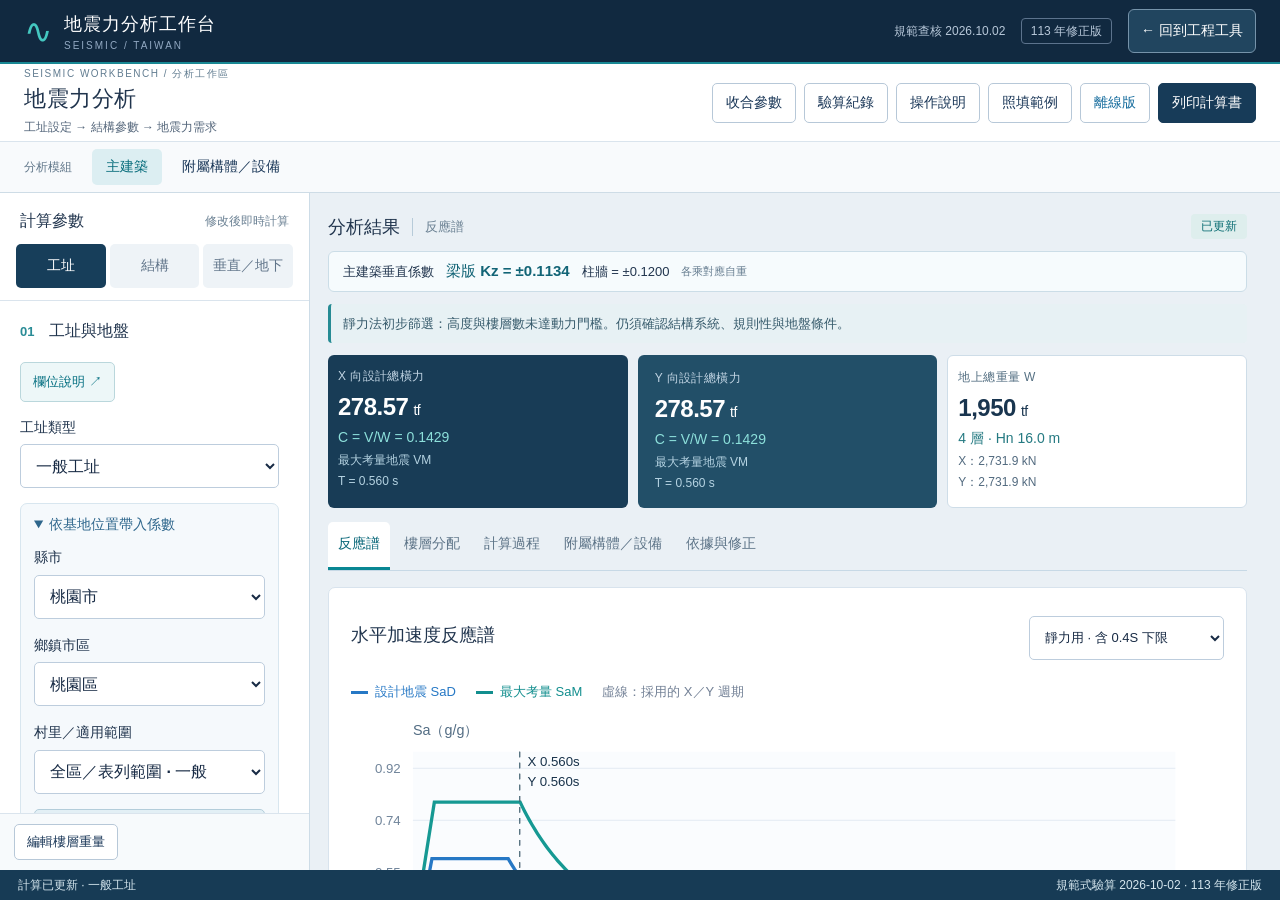
==== index.html @ 7a066b4a "Show step-by-step formulas, substitutions and checks: index.html" ====
<!doctype html><html lang="zh-Hant"><head><meta charset="UTF-8"><meta name="viewport" content="width=device-width, initial-scale=1"><title>地震力分析工作台</title><meta name="description" content="臺灣建築物地震力互動計算，一般工址、臺北盆地、近斷層與完整計算過程。"><link rel="icon" href="data:image/svg+xml,%3Csvg xmlns='http://www.w3.org/2000/svg' viewBox='0 0 32 32'%3E%3Crect width='32' height='32' rx='6' fill='%23132640'/%3E%3Cpath d='M3 18h6l3-10 5 17 4-12 3 5h5' fill='none' stroke='%2339c6be' stroke-width='2'/%3E%3C/svg%3E"><link rel="stylesheet" href="style.css?v=20261002-guide2"><style id="hub-return-style">.header-actions{display:flex;align-items:center;gap:16px}.hub-return{display:inline-flex;align-items:center;justify-content:center;min-height:44px;padding:8px 12px;border:1px solid #7693aa;border-radius:6px;color:#fff;background:#21455f;font-size:14px;font-weight:600;white-space:nowrap;text-decoration:none}.hub-return:hover{background:#2c5875;text-decoration:none}.hub-return:focus-visible{outline:3px solid #70ded5;outline-offset:3px}@media(max-width:1050px){.header-actions .headernote{display:none}}@media(max-width:400px){header{padding-inline:12px}.hub-return{font-size:13px;padding-inline:8px}.brand{gap:6px}.brand b{font-size:16px}}@media print{.header-actions{display:none!important}}</style><style id="vs30-style">#vsPanel{padding:14px 12px;margin-bottom:16px;border:1px solid #bad5de;border-radius:7px;background:#f4fafb}#vsPanel details{margin:0;border:0}#vsPanel summary{font-weight:600;min-height:44px}#vsPanel label{font-size:13px}.vs-layer{padding:12px 0;border-top:1px solid #cadde5}.vs-layer-title{display:flex;justify-content:space-between;align-items:center;gap:8px;margin-bottom:8px}.vs-layer-title button{padding:8px 10px;min-height:44px}.vs-layer small{display:block;line-height:1.7;color:#4e6779}.vs-actions{display:flex;flex-wrap:wrap;gap:8px;margin:14px 0}.vs-actions button{min-height:44px;flex:1}#vsResult{font-variant-numeric:tabular-nums;font-size:14px;overflow-wrap:anywhere}.vs-error{color:#922c28;background:#fff0ec}#vsPanel input{min-width:0;width:100%;font-size:16px}</style></head><body data-mobile-view="parameters">
<header><div class="brand"><span class="mark">∿</span><div><b>地震力分析工作台</b><small>SEISMIC / TAIWAN</small></div></div><div class="header-actions"><div class="headernote">規範查核 2026.10.02 <span>113 年修正版</span></div><a class="hub-return" href="https://jerry597640-droid.github.io/engineering-calculator-hub/" target="_blank" rel="noopener noreferrer" aria-label="回到工程工具（另開分頁）" title="另開工程工具總覽，保留目前計算資料；需網路連線">← 回到工程工具</a></div></header>
<main><div class="title"><div><div class="overline">SEISMIC WORKBENCH / 分析工作區</div><h1>地震力分析</h1><p>工址設定 → 結構參數 → 地震力需求</p></div><div class="title-actions"><button id="focusInput" aria-pressed="false">收合參數</button><button id="openVerification">驗算紀錄</button><button data-guide="start">操作說明</button><button data-guide="example">照填範例</button><a class="offline-link" href="offline.html" download="地震力分析工作台_離線版.html">離線版</a><button id="print">列印計算書</button></div></div>
<div class="workspace-toolbar"><div><span class="workspace-label">分析模組</span><button class="active" id="moduleBuilding" aria-pressed="true">主建築</button><button id="moduleComponent" aria-pressed="false">附屬構體／設備</button></div><span class="workspace-meta">自動重算 · m / tf / s</span></div><div class="workspace"><aside id="inputPanel"><div class="input-heading"><b>計算參數</b><span>修改後即時計算</span></div><div class="input-tabs" role="tablist" aria-label="參數分類"><button id="input-tab-0" role="tab" aria-controls="input-0" aria-selected="true" data-input-tab="0" class="active">工址</button><button id="input-tab-1" role="tab" aria-controls="input-1" aria-selected="false" tabindex="-1" data-input-tab="1">結構</button><button id="input-tab-2" role="tab" aria-controls="input-2" aria-selected="false" tabindex="-1" data-input-tab="2">垂直／地下</button></div><div class="input-scroll">
<section id="input-0" role="tabpanel" aria-labelledby="input-tab-0"><h2><em>01</em> 工址與地盤</h2><button class="field-help" data-guide="site">欄位說明 ↗</button><label>工址類型<select id="mode"><option value="general">一般工址</option><option value="basin">臺北盆地微分區</option><option value="near">近斷層工址</option></select></label>
<details class="location-picker" open><summary>依基地位置帶入係數</summary><label>縣市<select id="city"></select></label><label>鄉鎮市區<select id="district"></select></label><label>村里／適用範圍<select id="village"></select></label><button id="applyLocation" class="full">帶入選定工址</button><p class="hint">雙北村里使用 113 年修正表；其餘取自附件。依原操作設定，一般工址選單不列臺北市；臺北市非盆地基地須依表 2-6(b)另查並手動輸入，勿直接套盆地。未列村里須依規範圖 2-1 判定。</p></details>
<p class="hint" id="locationNote">示範：一般工址係數，請核對實際基地。</p>
<div id="vsPanel"><label>地盤分類方式<select id="soilMethod"><option value="manual">手動選擇地盤分類</option><option value="layers">分層厚度＋Vs 自動判定</option></select></label><p id="vsBasinNote" class="note" hidden>臺北盆地依 §2.7 微分區規定；Vs30 可試算，結果不帶入地震力，也不自動判定盆地範圍。</p><details id="vsDetails"><summary>Vs30 分層計算與資料來源</summary><p class="hint">從工址地表 0 m 起，由上而下連續填入各層厚度與剪力波速，合計須達 30 m。厚度不是層底深度，也不是從基礎底起算。</p><div id="vsRows"></div><div class="vs-actions"><button type="button" id="vsAdd">＋ 新增土層</button><button type="button" id="vsExample">載入教學範例</button></div><div id="vsResult" class="note" role="status" aria-live="polite"></div><p class="hint">Vs30 = 30 ÷ Σ(dᵢ/Vsᵢ)，為厚度加權調和平均。≥270：第一類；180–未滿270：第二類；未滿180：第三類（m/s）。分類使用未四捨五入值。</p><p class="hint">厚度取自地質鑽探／分層報告；Vs 取自波速試驗或由專業人員確認的規範換算值。不能由縣市、土名或單一 N 值直接判定。資料不足 30 m 不外推；穿越 30 m 的土層僅取範圍內厚度。岩層也須有對應波速。</p><button type="button" class="field-help" data-guide="vs30">Vs30 操作說明與範例 ↗</button><p class="hint"><a href="https://www.nlma.gov.tw/uploads/files/26e22debb8e2339ac04e410f8fa49b44.pdf" target="_blank" rel="noopener">規範 §2.5、式 (2-5a)</a> · 本功能不評估液化、邊坡或其他地質風險。</p></details></div><div id="generalInputs"><label>地盤分類<select id="soil"><option value="1">第一類 · Vs30 ≥ 270 m/s</option><option value="2">第二類 · 180 ≤ Vs30 < 270</option><option value="3">第三類 · Vs30 < 180 m/s</option></select></label><p class="hint">輸入震區係數，工址放大 Fa、Fv 自動內插。</p><div class="grid2"><label>S<sub>S</sub><sup>D</sup> 設計・短週期<input id="s0" type="number" value="0.6" step="0.01" min="0.01"></label><label>S<sub>1</sub><sup>D</sup> 設計・1 秒<input id="s1" type="number" value="0.3" step="0.01" min="0.01"></label><label>S<sub>S</sub><sup>M</sup> 最大・短週期<input id="s2" type="number" value="0.8" step="0.01" min="0.01"></label><label>S<sub>1</sub><sup>M</sup> 最大・1 秒<input id="s3" type="number" value="0.45" step="0.01" min="0.01"></label></div></div>
<div id="basinInputs" hidden><label>臺北微分區<select id="zone"><option value="1.6">臺北一區 · T₀ = 1.60 s</option><option value="1.3" selected>臺北二區 · T₀ = 1.30 s</option><option value="1.05">臺北三區 · T₀ = 1.05 s</option></select></label><p class="hint">SDS = 0.6、SMS = 0.8；不再乘一般地盤放大係數。</p></div>
<div id="nearInputs" hidden><h3>適用斷層與距離</h3><div id="faultRows"></div><button id="addFault">＋ 加入斷層</button><p class="hint">同名斷層須核對其適用行政區。距離為基地至最新斷層跡線的最短水平距離；≤1 km 取首欄，≥14 km 取末欄，各參數取包絡後再作地盤放大。</p></div></section>
<section id="input-1" role="tabpanel" aria-labelledby="input-tab-1" hidden><h2><em>02</em> 建築與結構參數</h2><button class="field-help" data-guide="structure">欄位說明 ↗</button><div class="grid2"><label title="修改高度會同比例調整各樓層標高">建築高度 Hn（m）<input id="height" type="number" value="16" min="0.1" step="0.1"></label><label>用途係數 I<select id="I"><option value="1">1.00 · 一般</option><option value="1.25">1.25 · 指定公眾用途</option><option value="1.5">1.50 · 重要／危險物品</option></select></label></div><label>設計方法與 αy<select id="ay"><option value="1">強度／極限設計，E 因子 1.0 · αy=1.0</option><option value="1.2">鋼構容許應力法 · αy=1.2</option><option value="1.5">RC 傳統強度法 · αy=1.5</option></select></label><p class="hint">用途依 §2.8 判定；αy 須與實際載重組合一致。</p>
<label>FuM 分界週期依據<select id="fumBasis"><option value="code">規範 §2.10.2 代入式 (2-12) · T₀D</option><option value="source">附件公式比對 · T₀M</option></select></label><p class="hint">規範文字指定以 R 取代式 (2-12) 的 Ra；附件另以 T₀M 計算。本頁預設保留式 (2-12) 的 T₀D，兩者均可追溯比對。</p><p class="hint">調整 Hn 會同比例更新樓層標高；個別樓高請至「樓層分配」修改。</p><div id="directionInputs"></div><label>表 1-1／1-2 指定不規則性<select id="irregular"><option value="no">無（示範假設）</option><option value="yes">有：勁度、重量、幾何或扭轉不規則</option></select></label><label>全高度結構系統是否不同<select id="mixed"><option value="no">相同</option><option value="yes">不同</option></select></label><label>其他需專案分析條件<select id="special"><option value="no">無（一般基礎固定建築）</option><option value="yes">有：隔震、消能或其他特殊條件</option></select></label></section>
<section id="input-2" role="tabpanel" aria-labelledby="input-tab-2" hidden><h2><em>03</em> 垂直與地下室</h2><button class="field-help" data-guide="vertical">欄位說明 ↗</button><div class="grid2"><label>垂直週期 Tv（s）<input id="tv" value="0.1" type="number" min="0.001" step="0.01"></label><label>垂直韌性 Rv<input id="rv" value="3" type="number" min="1" max="3" step="0.1"></label><label>地下室深度 H（m）<input id="depth" value="4.6" type="number" min="0" step="0.1"></label><label>地下該層重量（tf）<input id="bw" value="500" type="number" min="0.01" step="10"></label></div><p class="hint">Rv = 3 以相應韌性細節為前提。地下室重量不計入本頁地上總重 W。</p></section>
</div><div class="input-bottom"><button id="editWeights">編輯樓層重量</button><a href="#resultPanel">查看計算結果</a></div></aside>
<article id="resultPanel"><div class="result-heading"><h2>分析結果 <small id="activeViewName">反應譜</small></h2><span id="calcState">即時計算</span></div><div id="verticalSummary" class="vertical-summary" aria-live="polite"></div><div id="status" class="status" role="status"></div><div class="result-sticky"><div id="results"></div><nav aria-label="結果內容" role="tablist"><button class="active" data-tab="spectrum">反應譜</button><button data-tab="floors">樓層分配</button><button data-tab="details">計算過程</button><button data-tab="components">附屬構體／設備</button><button data-tab="basis">依據與修正</button></nav></div>
<section id="spectrum" class="tab"><div class="sectiontop"><h2>水平加速度反應譜</h2><select id="chartType" aria-label="反應譜類型"><option value="static">靜力用 · 含 0.4S 下限</option><option value="elastic">5% 彈性譜 · 無長週期下限</option></select></div><div class="legend"><span class="blue">設計地震 SaD</span><span class="teal">最大考量 SaM</span><span>虛線：採用的 X／Y 週期</span></div><div id="chart"></div><p class="hint">Sa 為無因次加速度係數（譜加速度 / g）。彈性譜未乘 I、αy、Fu 調整係數，也未執行模態組合，不等於完成動力分析。</p><div id="siteTable"></div></section>
<section id="floors" class="tab" hidden><div class="sectiontop"><h2>地上樓層重量與地震力</h2><button class="field-help" data-guide="vertical">欄位說明 ↗</button><button id="addFloor">＋ 新增樓層</button></div><p class="hint">由下至上輸入；h 為距基面標高。W 應含全部靜載、必要活動隔間、容器內容物及規範要求的活載重比例。</p><div class="tablewrap"><table><thead><tr><th>樓層</th><th>h（m）</th><th>W（tf）</th><th>操作</th></tr></thead><tbody id="floorInputs"></tbody></table></div><div id="floorResults"></div></section>
<section id="details" class="tab" hidden><div class="sectiontop"><h2>逐步計算</h2><button id="expandSteps" aria-expanded="false">展開全部</button></div><div id="steps"></div></section>
<section id="components" class="tab" hidden><div class="sectiontop"><div><h2>附屬構體、非結構構材與設備</h2><button class="field-help" data-guide="equipment">欄位說明 ↗</button><p class="hint">第四章 · 地震力需求與承載力比較</p></div><span class="chapter-tag">§4.1–4.5</span></div>
<div class="note" id="componentContext"></div>
<div class="component-grid"><div class="component-input"><h3>構材／設備參數</h3><label>係數表<select id="cpGroup"><option value="4-1">表 4-1 · 部分構體與非結構構材附件</option><option value="4-2" selected>表 4-2 · 機電設備附件</option><option value="custom">自訂 ap、Rp（須提供可信依據）</option></select></label><label id="cpTypeLabel">構材／設備類型<select id="cpType"></select></label><div class="grid2"><label>共振放大倍數 ap<input id="cpAp" type="number" min="0.01" step="0.01" value="1" readonly></label><label>地震反應折減 Rp<input id="cpRp" type="number" min="1" step="0.01" value="2.5" readonly></label></div><label id="cpCustomLabel" hidden>自訂係數依據<input id="cpCustom" type="text" placeholder="填入報告、試驗或適用條文"></label>
<label>自重／設備操作重量 Wp（tf）<input id="cpW" type="number" min="0.001" step="0.1" value="1"></label><p class="hint">1 tf 對應約 1,000 kg 的重量；設備應計入運轉時的內容物。</p><label>安裝樓層<select id="cpFloor"><option value="roof">屋頂（自動連動 hn）</option><option value="base">基面（hx = 0）</option><option value="manual">自行輸入 hx</option></select></label><label>所在樓層距基面高度 hx（m）<input id="cpHx" type="number" min="0" step="0.1" value="16" readonly></label><label>構材／設備用途<select id="cpIp"><option value="1">一般用途 · 基準 Ip = 1.0</option><option value="1.5">必要機能／賣場儲存架／危險或易燃物 · 1.5</option></select></label><p class="hint">採用 Ip = max(設備用途係數, 建築物 I)，不另除建築物 αy 或 Fu。</p>
<details><summary>承載力比較（選填）</summary><p class="hint">填入已由設計者確認、與地震需求採相同設計基準的系統設計承載力。留白則不檢核。</p><label>水平設計承載力（tf）<input id="cpCapH" type="number" min="0.001" step="0.1" placeholder="未輸入"></label><label>垂直設計承載力（tf）<input id="cpCapV" type="number" min="0.001" step="0.1" placeholder="未輸入"></label><p class="hint">此比較不等於錨栓／接頭設計完成；仍需處理重力、偏心、傾倒力矩、拉剪互制、載重組合與傳力路徑。</p></details></div>
<div class="component-output"><div id="cpError" role="status" hidden></div><div id="cpResults"></div></div></div>
<details class="component-scope"><summary>適用範圍與設計注意事項</summary><ul><li>地震力作用於構體質心，按質量分布分配；其接頭、錨定及至主結構的傳力構件皆須設計，不能把總力直接平均分給錨栓。</li><li>固定附件不計重力引致摩擦力抵抗地震。支承在建築樓板／屋頂的設備採本章；獨立設於地面的大型設備須另依第五章。</li><li>§4.1 的家具及樓板／屋頂支承之 200 kg 以下設備附件豁免須確認適用條件。本頁不自動將小重量的設計力歸零。</li><li>§4.4 需維持機能的設備應考慮位移與相對位移。設計地震位移為式 (2-3) 作用所生位移乘以 1.4αyRa，須包含扭轉與必要的 P–Δ 效應；本模組未執行位移分析。</li><li>§4.5 替代設計須有可靠試驗與分析資料，且地震力與傾倒力矩不得低於規範的 80%；本頁不自動套用此折減。</li></ul></details>
<p class="hint">依據：<a href="https://www.nlma.gov.tw/uploads/files/38755deaa3b5f7ce0ceb3579198361db.pdf" target="_blank" rel="noopener">國土署《建築物耐震設計規範及解說》第四章、表 4-1 與表 4-2</a>。與左側已帶入的工址參數連動，選單選取後請按「帶入選定工址」。</p></section>

<section id="basis" class="tab" hidden><div class="audit-panel"><span class="chapter-tag">2026-10-02 · 計算驗證</span><h2>公式對照與獨立驗算</h2><p>依國土署現行第二、三、四章及係數表核對；以獨立 Python 算式比對 JavaScript 引擎。</p><div class="audit-stats"><b>90<small>主建築測試案例</small></b><b>45<small>設備測試案例</small></b><b>3,471<small>數值斷言通過</small></b></div><p>覆蓋一般／盆地／近斷層、三類地盤、週期限制、三水準包絡、垂直力、樓層平衡、位移用力及設備上下限；45 組 ap／Rp 已逐列核對。最大浮點差 1.71×10⁻¹³。</p><p><a href="verification.html" target="_blank" rel="noopener">開啟完整驗算紀錄與可重現測試說明</a></p><p class="hint">這是程式公式及測試範圍確認，並非個案結構安全簽證。工址表未於本次逐筆重新地理定位，斷層距離與最新里界仍須人工核對。</p></div><h2>計算依據與原檔差異</h2><p>原始資料：2022新版地震力結構輔助設計程式V3_20221016_1.xlsm。網頁重建儲存格公式及查表資料，不需安裝 DLL；未執行原 Windows DLL，未宣稱二進位程式逐項等價。</p><div class="note">查核日期 2026-10-01。國土署現列最新發布為 113 年 3 月 1 日；本工具針對一般建築物地震力需求計算，並非整棟結構耐震合格判定。</div><h3>已更新與修正</h3><ul><li>雙北村里分類改用 113 年修正表 2-6(a)、2-6(b)，保留未列村里須按圖判定的條件。</li><li>一般工址地下室 F426:F428 引用空白 E412、I408；改為 §2.12 的 SDS、I 與深度，分別列出設計、中小度與最大考量地震值。</li><li>近斷層 N338 引用 M3298 的錯誤已排除。中小度地震採不含近斷層效應的地區係數。</li><li>多斷層依 §2.4 先取震區參數最大值再計算 Fa、Fv。原表部分近斷層結果為固定數值，網頁改為即時內插計算。</li><li>動力用彈性反應譜移除原表末點突回 0.4S 的繪圖情形；靜力用仍保留該下限。</li><li>不沿用原表「震度分級」標籤：設計譜係數不能直接視為氣象署實測震度。</li><li>FuM 的分界週期提供規範式 (2-12) 的 T₀D 與附件 T₀M 兩種依據，預設採前者，計算過程明列所選方法。</li><li>原表 0.9V 僅為特定動力分析調整參考，本頁不作無條件折減。</li></ul><h3>使用範圍</h3><p>R 請依表 1-3 及結構細節確認；頁面預設為示範值。FuM 預設按 §2.10.2 將 R 代入式 (2-12)，保留 T₀D；可切換附件 T₀M 演算法比對。此差異應納入設計覆核。層間位移用地震力採 I=1、實際週期及無 0.4S 下限。尚未計算實際側移、意外扭矩、P–Δ、構材強度、弱層、液化、隔震或消能系統。</p><p>高度 ≥50 m、≥15 層或 §3.1 指定條件須另作動力分析。實際設計應由結構專業人員覆核工址、R、載重及模型。</p><h3>官方來源</h3><ul><li><a href="https://www.nlma.gov.tw/ch/legislation/regsearch/175" target="_blank" rel="noopener">國土署｜建築物耐震設計規範及解說</a></li><li><a href="https://www.nlma.gov.tw/uploads/files/26e22debb8e2339ac04e410f8fa49b44.pdf" target="_blank" rel="noopener">第二章｜靜力分析方法</a></li><li><a href="https://www.nlma.gov.tw/uploads/files/039047aa58c2afcc22bf07f9d08f0d56.pdf" target="_blank" rel="noopener">第二章｜係數表與微分區圖</a></li><li><a href="https://gazette.nat.gov.tw/EG_FileManager/eguploadpub/eg030039/ch02/type2/gov10/num6/Eg.pdf" target="_blank" rel="noopener">113 年 3 月 1 日修正發布全文</a></li><li><a href="https://www.nlma.gov.tw/uploads/files/5cf77b5e6f4e97835a4e48ae9bdaec20.pdf" target="_blank" rel="noopener">第三章｜動力分析方法</a></li></ul></section>
<footer>地震力需求計算 · 長度 m / 重量與力 tf / 週期 s · 1 tf = 9.80665 kN</footer></article></div></main><div class="mobile-workbar" role="group" aria-label="手機工作區"><button data-mobile="parameters" aria-pressed="true"><span>01</span>參數</button><button data-mobile="results" aria-pressed="false"><span>02</span>結果</button><button data-mobile="components" aria-pressed="false"><span>03</span>設備</button><button data-mobile="details" aria-pressed="false"><span>04</span>計算書</button></div><div class="app-statusbar"><span id="appState">計算就緒</span><span>規範式驗算 2026-10-02 · 113 年修正版</span></div><script src="data.js"></script><script src="engine.js"></script><script src="app.js?v=20261005-details"></script><script src="component-engine.js"></script><script src="components.js?v=20261005-details"></script><script src="workbench.js?v=20261002-guide2"></script><dialog id="guideDialog" aria-labelledby="guideTitle"><div class="guide-top"><b id="guideTitle">操作說明與資料來源</b><form method="dialog"><button aria-label="關閉操作說明">關閉 ✕</button></form></div><iframe id="guideFrame" title="操作說明與資料來源" srcdoc="&lt;!doctype html&gt;&lt;html lang=&quot;zh-Hant&quot;&gt;&lt;head&gt;&lt;meta charset=&quot;utf-8&quot;&gt;&lt;meta name=&quot;viewport&quot; content=&quot;width=device-width,initial-scale=1&quot;&gt;&lt;title&gt;操作說明與資料來源｜地震力分析工作台&lt;/title&gt;&lt;style&gt;*{box-sizing:border-box}html{scroll-behavior:smooth;scroll-padding-top:90px}body{margin:0;font:16px/1.8 system-ui,&quot;Microsoft JhengHei&quot;,sans-serif;background:#eef3f7;color:#233b50}header{background:#17384f;color:white;padding:38px max(24px,calc((100vw - 1120px)/2))}header small{letter-spacing:2px;color:#99d7da}h1{font-size:32px;margin:10px 0}header p{color:#c9dce7;max-width:760px}nav{position:sticky;top:0;background:white;border-bottom:1px solid #c9d8e3;padding:10px 20px;display:flex;gap:10px;z-index:2;flex-wrap:wrap}a{color:#086c83}nav a,button{padding:9px 15px;border:1px solid #b6cad7;background:white;border-radius:6px;font:inherit;font-size:14px;text-decoration:none;cursor:pointer;min-height:44px;color:#16485e}main{max-width:1160px;margin:auto;padding:24px 20px 60px}.toc{display:flex;flex-wrap:wrap;gap:8px 20px;margin:0 0 24px;padding:20px;background:#dfeef2;border-radius:8px}.toc a{font-size:14px}section{background:white;padding:28px;border:1px solid #d3dfe8;border-radius:9px;margin-bottom:22px}h2{font-size:23px;margin:0 0 18px;color:#164f68}p{margin:12px 0}li{margin:10px 0}strong,b{color:inherit}.tablewrap{overflow:auto;border:1px solid #dae5ed;border-radius:6px;margin:18px 0}table{width:100%;border-collapse:collapse;min-width:850px;table-layout:fixed;font-size:14px}th,td{text-align:left;vertical-align:top;padding:14px;border-bottom:1px solid #dfe7ee;overflow-wrap:anywhere}th{background:#eaf2f6;color:#315a70}th:first-child{width:18%}th:nth-child(2){width:25%}th:nth-child(3){width:27%}td:first-child{font-weight:650}tr:nth-child(even){background:#f9fbfd}.notice,.example{padding:18px;border-left:4px solid #248f9b;background:#ecf6f7;border-radius:4px;margin:20px 0}details{border-bottom:1px solid #d4e3eb;padding:12px 0}summary{font-weight:650;cursor:pointer;min-height:44px}footer{font-size:13px;color:#658092;text-align:center;padding:20px}a:focus-visible,button:focus-visible,summary:focus-visible{outline:3px solid #07939f;outline-offset:3px}@media(max-width:640px){header{padding:26px 18px}h1{font-size:25px}main{padding:16px 12px}section{padding:20px 16px}h2{font-size:20px}nav{position:static;padding:10px 12px;gap:6px}nav a,button{font-size:14px;padding:10px}.tablewrap{border:0;overflow:visible}table,thead,tbody,tr,th,td{display:block;min-width:0;width:100%;table-layout:auto}thead{display:none}tr{border:1px solid #cbdce6;border-radius:6px;margin-bottom:14px;padding:6px 12px}td{padding:10px 0;border:0}td:first-child{font-size:17px;color:#125b72;border-bottom:1px solid #d8e6ed}td:not(:first-child):before{content:attr(data-label);display:block;font-size:12px;font-weight:650;color:#668295;margin-bottom:4px}.notice,.example{padding:14px}.toc{padding:16px}ol{padding-left:24px}}@media print{@page{size:A4 landscape;margin:14mm}body{background:white;font-size:11px;line-height:1.6}header{background:white;color:#123;padding:0}header small,header p{color:#456}h1{font-size:24px}nav,.toc,.no-print{display:none}main{padding:0;max-width:none}section{border:0;padding:10px 0;margin-bottom:12px}h2{font-size:18px;break-after:avoid}table{font-size:10px;min-width:0}th,td{padding:7px}tr{break-inside:avoid}.tablewrap{overflow:visible}thead{display:table-header-group}a{color:#123;text-decoration:none}.notice,.example{padding:10px}footer{font-size:10px}}&lt;/style&gt;&lt;/head&gt;&lt;body&gt;&lt;header&gt;&lt;small&gt;SEISMIC WORKBENCH / USER GUIDE&lt;/small&gt;&lt;h1&gt;操作說明與資料來源&lt;/h1&gt;&lt;p&gt;每一格填什麼、向誰索取、結果怎麼讀。&lt;br&gt;適用 2026-10-02 版 · 主建築／附屬構體與設備 · 手機及離線適用&lt;/p&gt;&lt;/header&gt;&lt;nav&gt;&lt;a href=&quot;https://jerry597640-droid.github.io/seismic-force-calculator/&quot; target=&quot;_blank&quot; rel=&quot;noopener&quot;&gt;開啟線上工作台&lt;/a&gt;&lt;button onclick=&quot;window.print()&quot;&gt;列印／存為 PDF&lt;/button&gt;&lt;button id=&quot;saveGuide&quot;&gt;下載離線說明&lt;/button&gt;&lt;a href=&quot;#start&quot;&gt;回到操作順序&lt;/a&gt;&lt;a href=&quot;#vs30&quot;&gt;Vs30 分層計算與範例&lt;/a&gt;&lt;/nav&gt;&lt;main&gt;&lt;div class=&quot;toc&quot; aria-label=&quot;章節目錄&quot;&gt;&lt;a href=&quot;#start&quot;&gt;01　先備資料與操作順序&lt;/a&gt;&lt;a href=&quot;#site&quot;&gt;02　工址與地盤&lt;/a&gt;&lt;a href=&quot;#structure&quot;&gt;03　建築與結構參數&lt;/a&gt;&lt;a href=&quot;#vertical&quot;&gt;04　垂直／地下與樓層重量&lt;/a&gt;&lt;a href=&quot;#equipment&quot;&gt;05　附屬構體、非結構構材與設備&lt;/a&gt;&lt;a href=&quot;#outputs&quot;&gt;06　哪些表格不用填？結果如何讀？&lt;/a&gt;&lt;a href=&quot;#example&quot;&gt;07　可照著輸入的完整範例&lt;/a&gt;&lt;a href=&quot;#records&quot;&gt;08　資料來源紀錄與常見問題&lt;/a&gt;&lt;a href=&quot;#sources&quot;&gt;09　官方依據與檔案來源&lt;/a&gt;&lt;/div&gt;&lt;section id=&quot;start&quot;&gt;&lt;h2&gt;01　先備資料與操作順序&lt;/h2&gt;&lt;p&gt;適用版本：2026-10-02 地震力分析工作台。操作說明依目前程式欄位編製；法規入口於 2026-10-02 查核，官方列最新修正發布為 113 年 3 月 1 日。開啟時的數字是教學示範，尚未代表您的基地。&lt;/p&gt;&lt;div class=&quot;notice&quot;&gt;&lt;b&gt;先確認基面。&lt;/b&gt;請由結構設計者依規範 §1.4 確認分析基面；Hn、樓層 h 與設備 hx 必須使用同一基準。地下深度 H 則依 §2.12 使用該地下樓層距地表的深度，不能與 h 混用。&lt;/div&gt;&lt;ol&gt;&lt;li&gt;&lt;b&gt;蒐集資料：&lt;/b&gt;基地地址／地籍與位置圖、地質鑽探報告、建築剖面與用途、結構系統及分析報告、各層重量計算表；設備分析另備設備型錄、運轉重量、支承與錨定圖。&lt;/li&gt;&lt;li&gt;&lt;b&gt;設定工址：&lt;/b&gt;選工址類型 → 縣市／鄉鎮／村里 → 按「帶入選定工址」；核對地盤及係數。近斷層另填適用斷層及距離。&lt;/li&gt;&lt;li&gt;&lt;b&gt;設定結構：&lt;/b&gt;填 Hn、I、αy、X/Y 週期與 R，確認不規則性及特殊系統；一般設計保留 FuM 的規範模式。&lt;/li&gt;&lt;li&gt;&lt;b&gt;整理重量：&lt;/b&gt;按「編輯樓層重量」，按實際模型由下而上輸入 h、W；確認總重及頂層標高。&lt;/li&gt;&lt;li&gt;&lt;b&gt;垂直與地下：&lt;/b&gt;填 Tv、Rv 及要檢視之地下樓層 H、重量；本頁一次只算一個地下樓層。&lt;/li&gt;&lt;li&gt;&lt;b&gt;設備需求：&lt;/b&gt;選「附屬構體／設備」，依實際類型、重量、位置及用途輸入；承載力可留白。&lt;/li&gt;&lt;li&gt;&lt;b&gt;讀取與留存：&lt;/b&gt;看控制地震力與係數、樓層分配、計算過程和提示；使用「列印計算書」保存 PDF，再由設計者覆核輸入依據。&lt;/li&gt;&lt;/ol&gt;&lt;p&gt;桌面採左側參數、右側結果；「收合參數」可放大結果區。手機以底部「參數／結果／設備／計算書」切換；參數區上方再選「工址／結構／垂直／地下」。寬表格可在表格範圍左右滑動。&lt;/p&gt;&lt;p&gt;&lt;b&gt;儲存方式：&lt;/b&gt;一般數值修改即時重算，但位置選單須按「帶入選定工址」。目前沒有專案存檔、匯入或自動保存輸入；重新整理會回到預設值。「離線版」下載的是程式，並非當次個案資料，請另外保存計算書及輸入紀錄。&lt;/p&gt;&lt;/section&gt;&lt;section id=&quot;site&quot;&gt;&lt;h2&gt;02　工址與地盤&lt;/h2&gt;&lt;div class=&quot;tablewrap&quot;&gt;&lt;table&gt;&lt;thead&gt;&lt;tr&gt;&lt;th&gt;介面欄位&lt;/th&gt;&lt;th&gt;填寫內容／單位&lt;/th&gt;&lt;th&gt;資料從哪裡取得&lt;/th&gt;&lt;th&gt;填寫與判讀提醒&lt;/th&gt;&lt;/tr&gt;&lt;/thead&gt;&lt;tbody&gt;&lt;tr&gt;&lt;td data-label=&quot;介面欄位&quot;&gt;工址類型&lt;/td&gt;&lt;td data-label=&quot;填寫內容／單位&quot;&gt;一般工址／臺北盆地微分區／近斷層工址。&lt;/td&gt;&lt;td data-label=&quot;資料從哪裡取得&quot;&gt;基地位置圖＋官方第二章與圖表 [2][3]，由結構／大地設計者判定。&lt;/td&gt;&lt;td data-label=&quot;填寫與判讀提醒&quot;&gt;不是依縣市名稱直接決定；同一行政區可能有不同適用範圍。&lt;/td&gt;&lt;/tr&gt;&lt;tr&gt;&lt;td data-label=&quot;介面欄位&quot;&gt;縣市、鄉鎮市區、村里／適用範圍&lt;/td&gt;&lt;td data-label=&quot;填寫內容／單位&quot;&gt;依實際基地逐級選取，再按「帶入選定工址」。&lt;/td&gt;&lt;td data-label=&quot;資料從哪裡取得&quot;&gt;地籍、門牌、測量座標及官方表列範圍；里界變更需查新舊對照。&lt;/td&gt;&lt;td data-label=&quot;填寫與判讀提醒&quot;&gt;選單僅用來查表，不會定位基地。雙北資料採 113 年修正表；其餘由原附件擷取，仍須核對官方表。&lt;/td&gt;&lt;/tr&gt;&lt;tr&gt;&lt;td data-label=&quot;介面欄位&quot;&gt;地盤分類&lt;/td&gt;&lt;td data-label=&quot;填寫內容／單位&quot;&gt;第一、二或三類（無單位）；畫面按 Vs30 顯示 ≥270、180–270、&lt;180 m/s。&lt;/td&gt;&lt;td data-label=&quot;資料從哪裡取得&quot;&gt;基地鑽探／地質調查報告中的上部 30 m 平均剪力波速或規範允許之地盤分類資料，請大地設計者確認。&lt;/td&gt;&lt;td data-label=&quot;填寫與判讀提醒&quot;&gt;不要僅憑縣市、土壤名稱或單一深度的波速推定；缺資料應補足判定依據。盆地模式另採其規定。&lt;/td&gt;&lt;/tr&gt;&lt;tr&gt;&lt;td data-label=&quot;介面欄位&quot;&gt;Sˢᴰ、S¹ᴰ、Sˢᴹ、S¹ᴹ（四格）&lt;/td&gt;&lt;td data-label=&quot;填寫內容／單位&quot;&gt;依序填設計地震短週期、1 秒及最大考量地震短週期、1 秒的「震區」係數；正數、無因次。&lt;/td&gt;&lt;td data-label=&quot;資料從哪裡取得&quot;&gt;官方第二章震區係數表／113 年修正資料 [2][3][5]；也可由位置帶入後覆核。&lt;/td&gt;&lt;td data-label=&quot;填寫與判讀提醒&quot;&gt;不要填已經地盤放大的 SDS、SD1、SMS、SM1；Fa、Fv 由程式另算，否則會重複放大。近斷層模式此四格仍為一般區域基準值。&lt;/td&gt;&lt;/tr&gt;&lt;tr&gt;&lt;td data-label=&quot;介面欄位&quot;&gt;臺北微分區&lt;/td&gt;&lt;td data-label=&quot;填寫內容／單位&quot;&gt;依表選一區 T₀=1.60 s、二區 1.30 s 或三區 1.05 s。&lt;/td&gt;&lt;td data-label=&quot;資料從哪裡取得&quot;&gt;官方表 2-6(a)、2-6(b)、2-6(c)及微分區圖；未列村里依適用圖判定 [3][5]。&lt;/td&gt;&lt;td data-label=&quot;填寫與判讀提醒&quot;&gt;盆地模式直接用 SDS=0.6、SMS=0.8 及微分區週期，不再乘一般地盤放大。&lt;/td&gt;&lt;/tr&gt;&lt;tr&gt;&lt;td data-label=&quot;介面欄位&quot;&gt;斷層／表列行政區組別&lt;/td&gt;&lt;td data-label=&quot;填寫內容／單位&quot;&gt;近斷層模式加入所有適用斷層，並核對所示行政區。&lt;/td&gt;&lt;td data-label=&quot;資料從哪裡取得&quot;&gt;規範近斷層表、基地調查及最新官方斷層跡線資料；由大地／結構設計者確認版本。&lt;/td&gt;&lt;td data-label=&quot;填寫與判讀提醒&quot;&gt;同名斷層可能分成不同適用行政區組別，不能只看名稱；程式不會自動找出所有鄰近斷層。&lt;/td&gt;&lt;/tr&gt;&lt;tr&gt;&lt;td data-label=&quot;介面欄位&quot;&gt;最短水平距離&lt;/td&gt;&lt;td data-label=&quot;填寫內容／單位&quot;&gt;基地至適用斷層跡線的最短水平距離，km，≥0。&lt;/td&gt;&lt;td data-label=&quot;資料從哪裡取得&quot;&gt;以確認過的基地與斷層圖資進行 GIS／測量作業，留存圖資日期、坐標系統及量測圖。&lt;/td&gt;&lt;td data-label=&quot;填寫與判讀提醒&quot;&gt;不是道路距離、到行政區中心距離或震源深度。程式於表列距離間內插，端點外取端值，再逐參數取多斷層包絡。&lt;/td&gt;&lt;/tr&gt;&lt;/tbody&gt;&lt;/table&gt;&lt;/div&gt;&lt;div class=&quot;notice&quot;&gt;&lt;b&gt;臺北選單規則：&lt;/b&gt;盆地模式只列臺北市與新北市；依既有操作設定，一般模式不列臺北市。臺北市仍存在非盆地基地，遇此情況請依表 2-6(b)查值後，在一般模式手動填四個震區係數，並另記實際地址；不要用其他縣市帶入值代替，也不要誤選盆地。位置摘要未必反映手動修改，覆核時應看實際輸入值並附資料來源。&lt;/div&gt;&lt;/section&gt;&lt;section id=&quot;structure&quot;&gt;&lt;h2&gt;03　建築與結構參數&lt;/h2&gt;&lt;div class=&quot;tablewrap&quot;&gt;&lt;table&gt;&lt;thead&gt;&lt;tr&gt;&lt;th&gt;介面欄位&lt;/th&gt;&lt;th&gt;填寫內容／單位&lt;/th&gt;&lt;th&gt;資料從哪裡取得&lt;/th&gt;&lt;th&gt;填寫與判讀提醒&lt;/th&gt;&lt;/tr&gt;&lt;/thead&gt;&lt;tbody&gt;&lt;tr&gt;&lt;td data-label=&quot;介面欄位&quot;&gt;建築高度 Hn&lt;/td&gt;&lt;td data-label=&quot;填寫內容／單位&quot;&gt;基面至頂層的高度，m，&gt;0。&lt;/td&gt;&lt;td data-label=&quot;資料從哪裡取得&quot;&gt;建築剖面、結構分析模型及設計者確認的基面。&lt;/td&gt;&lt;td data-label=&quot;填寫與判讀提醒&quot;&gt;與樓層表頂層 h 一致；直接修改 Hn 會同比例調整所有樓層標高，修改後要再逐層確認。&lt;/td&gt;&lt;/tr&gt;&lt;tr&gt;&lt;td data-label=&quot;介面欄位&quot;&gt;用途係數 I&lt;/td&gt;&lt;td data-label=&quot;填寫內容／單位&quot;&gt;依實際用途選 1.00／1.25／1.50。&lt;/td&gt;&lt;td data-label=&quot;資料從哪裡取得&quot;&gt;使用執照／核准用途、業主功能要求及規範 §2.8 [2]。&lt;/td&gt;&lt;td data-label=&quot;填寫與判讀提醒&quot;&gt;選單文字為摘要；是否屬指定公眾、重要或危險物品用途須按完整條文判定，不能只按建物名稱。&lt;/td&gt;&lt;/tr&gt;&lt;tr&gt;&lt;td data-label=&quot;介面欄位&quot;&gt;設計方法與 αy&lt;/td&gt;&lt;td data-label=&quot;填寫內容／單位&quot;&gt;選與實際分析及載重組合相符的方法；本工具提供 1.0、1.2、1.5。&lt;/td&gt;&lt;td data-label=&quot;資料從哪裡取得&quot;&gt;結構設計準則、計算書載重組合及 §2.2 [2]。&lt;/td&gt;&lt;td data-label=&quot;填寫與判讀提醒&quot;&gt;不是材料種類選項，也不是為降低地震力而自行調整的折減係數；請設計者確認。&lt;/td&gt;&lt;/tr&gt;&lt;tr&gt;&lt;td data-label=&quot;介面欄位&quot;&gt;FuM 分界週期依據&lt;/td&gt;&lt;td data-label=&quot;填寫內容／單位&quot;&gt;一般使用預設「規範 §2.10.2／T₀D」；附件 T₀M 模式供原檔比對。&lt;/td&gt;&lt;td data-label=&quot;資料從哪裡取得&quot;&gt;官方 §2.10.2、式 (2-12)，以及原附件公式比較紀錄。&lt;/td&gt;&lt;td data-label=&quot;填寫與判讀提醒&quot;&gt;兩模式可能得不同結果；須於計算書註記採用方式，不應挑選較小結果。&lt;/td&gt;&lt;/tr&gt;&lt;tr&gt;&lt;td data-label=&quot;介面欄位&quot;&gt;X/Y 向：經驗週期類別 Ct&lt;/td&gt;&lt;td data-label=&quot;填寫內容／單位&quot;&gt;分方向選實際抗側力系統；選項 0.070、0.085、0.050。&lt;/td&gt;&lt;td data-label=&quot;資料從哪裡取得&quot;&gt;結構平面、系統設計說明與 §2.6 [2]。&lt;/td&gt;&lt;td data-label=&quot;填寫與判讀提醒&quot;&gt;程式用 Tc=Ct×Hn^0.75 作週期上限比較。Ct 與 R 必須分別確認，不會互相自動選定。&lt;/td&gt;&lt;/tr&gt;&lt;tr&gt;&lt;td data-label=&quot;介面欄位&quot;&gt;X/Y 向：分析週期 Tx、Ty&lt;/td&gt;&lt;td data-label=&quot;填寫內容／單位&quot;&gt;各方向代表性分析週期，s，&gt;0。&lt;/td&gt;&lt;td data-label=&quot;資料從哪裡取得&quot;&gt;結構分析模型的模態／週期報告，確認方向及有效參與振態；由分析者提供。&lt;/td&gt;&lt;td data-label=&quot;填寫與判讀提醒&quot;&gt;不可直接填模態序號。畫面預設 0.56 s 是示範；強度計算採 min(T分析,1.4Tc)，輸入仍應是原分析週期。&lt;/td&gt;&lt;/tr&gt;&lt;tr&gt;&lt;td data-label=&quot;介面欄位&quot;&gt;X/Y 向：韌性容量 Rx、Ry&lt;/td&gt;&lt;td data-label=&quot;填寫內容／單位&quot;&gt;各方向符合實際系統的 R；本工具支援 1–5。&lt;/td&gt;&lt;td data-label=&quot;資料從哪裡取得&quot;&gt;官方表 1-3、結構系統與韌性細節圖／計算書 [1][6]。&lt;/td&gt;&lt;td data-label=&quot;填寫與判讀提醒&quot;&gt;不要套用其他規範同名 R；預設 4 不代表所有 RC 結構。若表列系統或特殊條件超出功能，應另作分析。&lt;/td&gt;&lt;/tr&gt;&lt;tr&gt;&lt;td data-label=&quot;介面欄位&quot;&gt;表 1-1／1-2 指定不規則性&lt;/td&gt;&lt;td data-label=&quot;填寫內容／單位&quot;&gt;依結構配置、質量、勁度等評估選有／無。&lt;/td&gt;&lt;td data-label=&quot;資料從哪裡取得&quot;&gt;結構平立面、層重量／層勁度分析及規範表 1-1、1-2 [1]。&lt;/td&gt;&lt;td data-label=&quot;填寫與判讀提醒&quot;&gt;預設「無」是示範；本工具沒有由模型自動判斷不規則性。&lt;/td&gt;&lt;/tr&gt;&lt;tr&gt;&lt;td data-label=&quot;介面欄位&quot;&gt;全高度結構系統是否不同&lt;/td&gt;&lt;td data-label=&quot;填寫內容／單位&quot;&gt;沿高度抗側力系統相同／不同。&lt;/td&gt;&lt;td data-label=&quot;資料從哪裡取得&quot;&gt;結構設計總說明、立面、轉換層及系統配置圖。&lt;/td&gt;&lt;td data-label=&quot;填寫與判讀提醒&quot;&gt;由設計者判定，會影響動力分析初步提示。&lt;/td&gt;&lt;/tr&gt;&lt;tr&gt;&lt;td data-label=&quot;介面欄位&quot;&gt;其他需專案分析條件&lt;/td&gt;&lt;td data-label=&quot;填寫內容／單位&quot;&gt;有隔震、消能或其他特殊條件時選「有」。&lt;/td&gt;&lt;td data-label=&quot;資料從哪裡取得&quot;&gt;專案設計準則、隔震／消能設計報告與規範適用章節。&lt;/td&gt;&lt;td data-label=&quot;填寫與判讀提醒&quot;&gt;提示不等於完成專案分析；即使選無，也不表示所有動力分析適用條件已檢核。&lt;/td&gt;&lt;/tr&gt;&lt;/tbody&gt;&lt;/table&gt;&lt;/div&gt;&lt;/section&gt;&lt;section id=&quot;vertical&quot;&gt;&lt;h2&gt;04　垂直／地下與樓層重量&lt;/h2&gt;&lt;div class=&quot;tablewrap&quot;&gt;&lt;table&gt;&lt;thead&gt;&lt;tr&gt;&lt;th&gt;介面欄位&lt;/th&gt;&lt;th&gt;填寫內容／單位&lt;/th&gt;&lt;th&gt;資料從哪裡取得&lt;/th&gt;&lt;th&gt;填寫與判讀提醒&lt;/th&gt;&lt;/tr&gt;&lt;/thead&gt;&lt;tbody&gt;&lt;tr&gt;&lt;td data-label=&quot;介面欄位&quot;&gt;垂直週期 Tv&lt;/td&gt;&lt;td data-label=&quot;填寫內容／單位&quot;&gt;垂直方向分析週期，s，&gt;0。&lt;/td&gt;&lt;td data-label=&quot;資料從哪裡取得&quot;&gt;垂直振動分析、梁版／相關系統之分析報告及 §2.18 [2]，由設計者選定。&lt;/td&gt;&lt;td data-label=&quot;填寫與判讀提醒&quot;&gt;不可直接沿用水平週期；預設 0.1 s 僅供示範。&lt;/td&gt;&lt;/tr&gt;&lt;tr&gt;&lt;td data-label=&quot;介面欄位&quot;&gt;垂直韌性 Rv&lt;/td&gt;&lt;td data-label=&quot;填寫內容／單位&quot;&gt;符合垂直受力系統的韌性容量；本工具範圍 1–3。&lt;/td&gt;&lt;td data-label=&quot;資料從哪裡取得&quot;&gt;結構韌性設計細節與 §2.18，由結構設計者提供。&lt;/td&gt;&lt;td data-label=&quot;填寫與判讀提醒&quot;&gt;取 3 須具相應設計細節，不能因是預設值就直接採用。&lt;/td&gt;&lt;/tr&gt;&lt;tr&gt;&lt;td data-label=&quot;介面欄位&quot;&gt;地下室深度 H&lt;/td&gt;&lt;td data-label=&quot;填寫內容／單位&quot;&gt;要計算的「該地下樓層」距地表深度，m，≥0。&lt;/td&gt;&lt;td data-label=&quot;資料從哪裡取得&quot;&gt;建築／結構剖面及 §2.12 [2]。&lt;/td&gt;&lt;td data-label=&quot;填寫與判讀提醒&quot;&gt;不是整棟地下室總深度套用各層；要分析不同地下樓層時，逐層換 H 與該層重量。&lt;/td&gt;&lt;/tr&gt;&lt;tr&gt;&lt;td data-label=&quot;介面欄位&quot;&gt;地下該層重量&lt;/td&gt;&lt;td data-label=&quot;填寫內容／單位&quot;&gt;該地下樓層的靜載重，tf，&gt;0。&lt;/td&gt;&lt;td data-label=&quot;資料從哪裡取得&quot;&gt;地下該層靜載重計算書與 §2.12，由結構設計者確認納入範圍。&lt;/td&gt;&lt;td data-label=&quot;填寫與判讀提醒&quot;&gt;不納入本工具地上總重 W。無地下室時忽略地下結果；目前欄位仍須保持有效正數，不能把示範結果當成實際地下樓層。&lt;/td&gt;&lt;/tr&gt;&lt;tr&gt;&lt;td data-label=&quot;介面欄位&quot;&gt;樓層（樓層分配表）&lt;/td&gt;&lt;td data-label=&quot;填寫內容／單位&quot;&gt;程式自動由下而上命名 1F、2F…；用新增／移除調整數量。&lt;/td&gt;&lt;td data-label=&quot;資料從哪裡取得&quot;&gt;結構模型中的各層質量配置。&lt;/td&gt;&lt;td data-label=&quot;填寫與判讀提醒&quot;&gt;目前不支援自訂樓層名稱；夾層、屋突等應由設計者確認如何建模及與實際圖面對應。新增列會帶示範高度與重量，須自行改正。&lt;/td&gt;&lt;/tr&gt;&lt;tr&gt;&lt;td data-label=&quot;介面欄位&quot;&gt;h（樓層表）&lt;/td&gt;&lt;td data-label=&quot;填寫內容／單位&quot;&gt;各層距基面的標高，m，正數且由下而上遞增。&lt;/td&gt;&lt;td data-label=&quot;資料從哪裡取得&quot;&gt;剖面圖／模型樓層標高表，扣除所選基面高程。&lt;/td&gt;&lt;td data-label=&quot;填寫與判讀提醒&quot;&gt;是累計標高，不是單層層高。例如層高均 4 m 的四層，填 4、8、12、16。改頂層 h 會更新 Hn。&lt;/td&gt;&lt;/tr&gt;&lt;tr&gt;&lt;td data-label=&quot;介面欄位&quot;&gt;W（樓層表）&lt;/td&gt;&lt;td data-label=&quot;填寫內容／單位&quot;&gt;各層地震計算重量，tf，&gt;0。&lt;/td&gt;&lt;td data-label=&quot;資料從哪裡取得&quot;&gt;逐層重量清冊：結構自重、附加靜載、隔間、設備及內容物、規範要求的活載部分；核對模型質量來源。&lt;/td&gt;&lt;td data-label=&quot;填寫與判讀提醒&quot;&gt;依 §2.2 定義逐項確認，不是直接填樓地板面積、活載強度或質量密度；避免設備與自重重複計入。總 W 由各列加總，無須另填。&lt;/td&gt;&lt;/tr&gt;&lt;/tbody&gt;&lt;/table&gt;&lt;/div&gt;&lt;p&gt;&lt;b&gt;單位範例：&lt;/b&gt;若某層經確認的均佈重量為 0.8 tf/m²、分攤面積 500 m²，該項重量為 400 tf；再加其餘未包含項目。這只是換算示範，0.8 並非本工具建議載重。1 tf=9.80665 kN；若資料為 kN，除以 9.80665 後填入。&lt;/p&gt;&lt;/section&gt;&lt;section id=&quot;equipment&quot;&gt;&lt;h2&gt;05　附屬構體、非結構構材與設備&lt;/h2&gt;&lt;div class=&quot;tablewrap&quot;&gt;&lt;table&gt;&lt;thead&gt;&lt;tr&gt;&lt;th&gt;介面欄位&lt;/th&gt;&lt;th&gt;填寫內容／單位&lt;/th&gt;&lt;th&gt;資料從哪裡取得&lt;/th&gt;&lt;th&gt;填寫與判讀提醒&lt;/th&gt;&lt;/tr&gt;&lt;/thead&gt;&lt;tbody&gt;&lt;tr&gt;&lt;td data-label=&quot;介面欄位&quot;&gt;連動工址 SDS、I、hn&lt;/td&gt;&lt;td data-label=&quot;填寫內容／單位&quot;&gt;自動讀取主建築；此處不用再填。&lt;/td&gt;&lt;td data-label=&quot;資料從哪裡取得&quot;&gt;已確認的主建築工址、用途與高度。&lt;/td&gt;&lt;td data-label=&quot;填寫與判讀提醒&quot;&gt;先完成主建築有效輸入；核對模組上方連動摘要，換設備不會換工址。&lt;/td&gt;&lt;/tr&gt;&lt;tr&gt;&lt;td data-label=&quot;介面欄位&quot;&gt;係數表&lt;/td&gt;&lt;td data-label=&quot;填寫內容／單位&quot;&gt;表 4-1（部分構體／非結構構材）、表 4-2（機電設備）或自訂。&lt;/td&gt;&lt;td data-label=&quot;資料從哪裡取得&quot;&gt;官方第四章及表 4-1、4-2 [4]。&lt;/td&gt;&lt;td data-label=&quot;填寫與判讀提醒&quot;&gt;依實際構材、變形能力、支承及附件分類，不能僅用設備商品名稱猜選。&lt;/td&gt;&lt;/tr&gt;&lt;tr&gt;&lt;td data-label=&quot;介面欄位&quot;&gt;構材／設備類型&lt;/td&gt;&lt;td data-label=&quot;填寫內容／單位&quot;&gt;選與實際安裝及固定方式相符的類型。&lt;/td&gt;&lt;td data-label=&quot;資料從哪裡取得&quot;&gt;建築／機電圖、設備安裝圖、廠商資料與官方係數表。&lt;/td&gt;&lt;td data-label=&quot;填寫與判讀提醒&quot;&gt;有無隔振、懸吊、懸臂、側撐及接頭型式會影響分類；請設計者確認。&lt;/td&gt;&lt;/tr&gt;&lt;tr&gt;&lt;td data-label=&quot;介面欄位&quot;&gt;共振放大 ap、反應折減 Rp&lt;/td&gt;&lt;td data-label=&quot;填寫內容／單位&quot;&gt;一般由類型自動帶入唯讀值；自訂模式才可輸入。ap&gt;0，Rp≥1，皆無因次。&lt;/td&gt;&lt;td data-label=&quot;資料從哪裡取得&quot;&gt;官方係數表；自訂值須有經設計者接受的試驗／分析與適用依據。&lt;/td&gt;&lt;td data-label=&quot;填寫與判讀提醒&quot;&gt;不要把主建築 R 填成設備 Rp；畫面數值隨類型自動更新。&lt;/td&gt;&lt;/tr&gt;&lt;tr&gt;&lt;td data-label=&quot;介面欄位&quot;&gt;自訂係數依據&lt;/td&gt;&lt;td data-label=&quot;填寫內容／單位&quot;&gt;自訂模式必填文字：報告名稱、編號、版次、頁次／條文。&lt;/td&gt;&lt;td data-label=&quot;資料從哪裡取得&quot;&gt;可追溯的試驗、分析或設計依據文件。&lt;/td&gt;&lt;td data-label=&quot;填寫與判讀提醒&quot;&gt;程式僅檢查是否填文字，不會審查文件可信度或自動核准替代設計。&lt;/td&gt;&lt;/tr&gt;&lt;tr&gt;&lt;td data-label=&quot;介面欄位&quot;&gt;自重／操作重量 Wp&lt;/td&gt;&lt;td data-label=&quot;填寫內容／單位&quot;&gt;設備或構材的操作狀態重量，tf，&gt;0。&lt;/td&gt;&lt;td data-label=&quot;資料從哪裡取得&quot;&gt;廠商型錄、設備重量表、滿載／運轉工況資料；含需計入的液體、儲物及附件。&lt;/td&gt;&lt;td data-label=&quot;填寫與判讀提醒&quot;&gt;例如 1,250 kg 操作質量約填 1.25 tf；確認不是乾重／出貨重量。重量不因高度改變。&lt;/td&gt;&lt;/tr&gt;&lt;tr&gt;&lt;td data-label=&quot;介面欄位&quot;&gt;安裝樓層&lt;/td&gt;&lt;td data-label=&quot;填寫內容／單位&quot;&gt;選屋頂、基面、已輸入樓層或自行輸入 hx。&lt;/td&gt;&lt;td data-label=&quot;資料從哪裡取得&quot;&gt;設備配置、安裝剖面與結構樓層表。&lt;/td&gt;&lt;td data-label=&quot;填寫與判讀提醒&quot;&gt;屋頂連動 hn；基面為 0；樓層選項由樓層表更新。&lt;/td&gt;&lt;/tr&gt;&lt;tr&gt;&lt;td data-label=&quot;介面欄位&quot;&gt;所在樓層距基面高度 hx&lt;/td&gt;&lt;td data-label=&quot;填寫內容／單位&quot;&gt;自動帶入；「自行輸入」時可填，m，0≤hx≤hn。&lt;/td&gt;&lt;td data-label=&quot;資料從哪裡取得&quot;&gt;設備支承所在樓層的標高及主建築基面。&lt;/td&gt;&lt;td data-label=&quot;填寫與判讀提醒&quot;&gt;此為支承所在樓層高度，不是設備本身高度或任意重心標高；屋突等特殊配置須另確認適用性。&lt;/td&gt;&lt;/tr&gt;&lt;tr&gt;&lt;td data-label=&quot;介面欄位&quot;&gt;構材／設備用途 Ip&lt;/td&gt;&lt;td data-label=&quot;填寫內容／單位&quot;&gt;一般基準 1.0，指定必要機能／危險等用途選 1.5。&lt;/td&gt;&lt;td data-label=&quot;資料從哪裡取得&quot;&gt;設備用途說明、業主功能需求、危險物料資料及第四章 [4]。&lt;/td&gt;&lt;td data-label=&quot;填寫與判讀提醒&quot;&gt;採用值由程式取 max(所選設備用途係數,建築 I)；不要另乘一次建築 I。&lt;/td&gt;&lt;/tr&gt;&lt;tr&gt;&lt;td data-label=&quot;介面欄位&quot;&gt;水平設計承載力（選填）&lt;/td&gt;&lt;td data-label=&quot;填寫內容／單位&quot;&gt;與需求相同設計基準的整體系統水平承載力，tf，正數；不比較就留白。&lt;/td&gt;&lt;td data-label=&quot;資料從哪裡取得&quot;&gt;結構／固定系統設計計算、有效試驗報告，由設計者確認折減及破壞模式。&lt;/td&gt;&lt;td data-label=&quot;填寫與判讀提醒&quot;&gt;不能直接填單支錨栓型錄極限值或未考慮邊距、間距、基材的乘積。&lt;/td&gt;&lt;/tr&gt;&lt;tr&gt;&lt;td data-label=&quot;介面欄位&quot;&gt;垂直設計承載力（選填）&lt;/td&gt;&lt;td data-label=&quot;填寫內容／單位&quot;&gt;相同設計基準的系統垂直承載力，tf，正數；不比較就留白。&lt;/td&gt;&lt;td data-label=&quot;資料從哪裡取得&quot;&gt;支承／錨定系統垂直受力設計資料。&lt;/td&gt;&lt;td data-label=&quot;填寫與判讀提醒&quot;&gt;程式只有一格，以垂直地震力絕對值作分量比較；正負方向能力不同時須另行檢核，並加入重力、力矩及拉剪互制。&lt;/td&gt;&lt;/tr&gt;&lt;/tbody&gt;&lt;/table&gt;&lt;/div&gt;&lt;div class=&quot;notice&quot;&gt;「需求 ≤ 輸入承載力」只表示本次分量的數值比較，不代表錨栓、接頭或整體系統設計完成。本模組不會把地震總力自動合理分配至每支錨栓，也未執行相對位移或機能維持檢核。&lt;/div&gt;&lt;/section&gt;&lt;section id=&quot;outputs&quot;&gt;&lt;h2&gt;06　哪些表格不用填？結果如何讀？&lt;/h2&gt;&lt;div class=&quot;tablewrap&quot;&gt;&lt;table&gt;&lt;thead&gt;&lt;tr&gt;&lt;th&gt;介面欄位&lt;/th&gt;&lt;th&gt;填寫內容／單位&lt;/th&gt;&lt;th&gt;資料從哪裡取得&lt;/th&gt;&lt;th&gt;填寫與判讀提醒&lt;/th&gt;&lt;/tr&gt;&lt;/thead&gt;&lt;tbody&gt;&lt;tr&gt;&lt;td data-label=&quot;介面欄位&quot;&gt;X、Y 向地震力卡片&lt;/td&gt;&lt;td data-label=&quot;填寫內容／單位&quot;&gt;自動：V（tf）、C=V/W、採用週期及控制工況。&lt;/td&gt;&lt;td data-label=&quot;資料從哪裡取得&quot;&gt;四個震區係數、地盤、I、αy、T、R 與樓層總重。&lt;/td&gt;&lt;td data-label=&quot;填寫與判讀提醒&quot;&gt;C 為三水準取最大後的控制係數；若要看單獨設計地震 Cd，至「計算過程」第 06 步。不要把 C 當氣象震度。&lt;/td&gt;&lt;/tr&gt;&lt;tr&gt;&lt;td data-label=&quot;介面欄位&quot;&gt;主建築垂直係數&lt;/td&gt;&lt;td data-label=&quot;填寫內容／單位&quot;&gt;自動：梁版 Kz、柱牆自重垂直係數，無因次，均考慮 ±。&lt;/td&gt;&lt;td data-label=&quot;資料從哪裡取得&quot;&gt;工址、I、αy、Tv、Rv 等。&lt;/td&gt;&lt;td data-label=&quot;填寫與判讀提醒&quot;&gt;各乘「對應」重量，不是兩者各乘整棟 W 再重複相加。&lt;/td&gt;&lt;/tr&gt;&lt;tr&gt;&lt;td data-label=&quot;介面欄位&quot;&gt;反應譜／工址係數表&lt;/td&gt;&lt;td data-label=&quot;填寫內容／單位&quot;&gt;圖表自動產生；可選靜力用譜或 5% 彈性譜。&lt;/td&gt;&lt;td data-label=&quot;資料從哪裡取得&quot;&gt;原震區係數及地盤放大或盆地分區。&lt;/td&gt;&lt;td data-label=&quot;填寫與判讀提醒&quot;&gt;Fa、Fv、SDS、SD1、SMS、SM1、T₀D、T₀M 為結果，不再手填。彈性譜不等於完成模態分析。&lt;/td&gt;&lt;/tr&gt;&lt;tr&gt;&lt;td data-label=&quot;介面欄位&quot;&gt;樓層分配結果&lt;/td&gt;&lt;td data-label=&quot;填寫內容／單位&quot;&gt;Fx、Fy 為各層外加地震力；Qx、Qy 為該層累積剪力，tf。&lt;/td&gt;&lt;td data-label=&quot;資料從哪裡取得&quot;&gt;控制 V、週期、各層 h 與 W。&lt;/td&gt;&lt;td data-label=&quot;填寫與判讀提醒&quot;&gt;樓層輸入表可編輯，分配結果表不用填。把 Fx/Fy 和 Qx/Qy 同時當外力輸入模型會重複。&lt;/td&gt;&lt;/tr&gt;&lt;tr&gt;&lt;td data-label=&quot;介面欄位&quot;&gt;逐步計算各表&lt;/td&gt;&lt;td data-label=&quot;填寫內容／單位&quot;&gt;自動列週期限制、韌性、譜值、三水準、垂直、位移用力及地下各工況。&lt;/td&gt;&lt;td data-label=&quot;資料從哪裡取得&quot;&gt;目前所有輸入；可「展開全部」檢視。&lt;/td&gt;&lt;td data-label=&quot;填寫與判讀提醒&quot;&gt;位移用地震力尚未求出實際側移；地下三工況應各自配合分析，不直接相加。&lt;/td&gt;&lt;/tr&gt;&lt;tr&gt;&lt;td data-label=&quot;介面欄位&quot;&gt;設備水平／垂直係數與地震力&lt;/td&gt;&lt;td data-label=&quot;填寫內容／單位&quot;&gt;自動：Ch=Fph/Wp、Cv=±Fpv/Wp，及力 tf/kN。&lt;/td&gt;&lt;td data-label=&quot;資料從哪裡取得&quot;&gt;主建築 SDS、模式、I、hn 和設備 ap、Rp、Wp、hx、Ip。&lt;/td&gt;&lt;td data-label=&quot;填寫與判讀提醒&quot;&gt;係數是無因次；水平已經上下限限制。設備垂直力與主建築梁版垂直力是不同的計算項目。&lt;/td&gt;&lt;/tr&gt;&lt;tr&gt;&lt;td data-label=&quot;介面欄位&quot;&gt;設備上下限與承載力比較&lt;/td&gt;&lt;td data-label=&quot;填寫內容／單位&quot;&gt;自動：基本式、下限、上限、採用力、需求／承載力。&lt;/td&gt;&lt;td data-label=&quot;資料從哪裡取得&quot;&gt;設備輸入與選填承載力。&lt;/td&gt;&lt;td data-label=&quot;填寫與判讀提醒&quot;&gt;留白顯示「未檢核」，不等於不合格；比值≤1 也不是完整設計通過。&lt;/td&gt;&lt;/tr&gt;&lt;/tbody&gt;&lt;/table&gt;&lt;/div&gt;&lt;/section&gt;&lt;section id=&quot;vs30&quot;&gt;&lt;h2&gt;Vs30：分層輸入與自動地盤分類&lt;/h2&gt;&lt;p&gt;在「參數 → 工址」選擇「分層厚度＋Vs 自動判定」，由工址地表 0 m 起逐層輸入。一般工址與近斷層工址會自動帶入分類、更新 Fa／Fv 與地震力；手動模式只預覽分層結果。臺北盆地仍依微分區，不套用這套三類分類。&lt;/p&gt;&lt;div class=&quot;tablewrap&quot;&gt;&lt;table&gt;&lt;thead&gt;&lt;tr&gt;&lt;th&gt;欄位&lt;/th&gt;&lt;th&gt;輸入內容&lt;/th&gt;&lt;th&gt;資料來源&lt;/th&gt;&lt;/tr&gt;&lt;/thead&gt;&lt;tbody&gt;&lt;tr&gt;&lt;td&gt;厚度 d（m）&lt;/td&gt;&lt;td&gt;每層厚度＝層底深度－層頂深度。從地表連續排列，含填土與岩層；不能跳層或從基礎底起算。&lt;/td&gt;&lt;td&gt;地質鑽探柱狀圖、地層分層與波速剖面。&lt;/td&gt;&lt;/tr&gt;&lt;tr&gt;&lt;td&gt;Vs（m/s）&lt;/td&gt;&lt;td&gt;該層代表剪力波速，須大於 0。&lt;/td&gt;&lt;td&gt;地勘波速試驗報告（例如井測或表面波法）；或由專業人員核對 §2.5 適用條件後提供的換算值。此功能不自動把 N 值換算 Vs。&lt;/td&gt;&lt;/tr&gt;&lt;tr&gt;&lt;td&gt;資料來源&lt;/td&gt;&lt;td&gt;建議填寫報告名稱、孔號、頁次、測試／換算方法。&lt;/td&gt;&lt;td&gt;原始地勘報告，會列入計算過程與列印計算書。&lt;/td&gt;&lt;/tr&gt;&lt;/tbody&gt;&lt;/table&gt;&lt;/div&gt;&lt;h3&gt;計算與檢查順序&lt;/h3&gt;&lt;ol&gt;&lt;li&gt;檢查每一列的厚度與 Vs 都是正有限數值；空白、零、負值均不接受。刪除不使用的空白列。&lt;/li&gt;&lt;li&gt;累加各層厚度產生層頂、層底深度。若不足 30 m，停止自動分類與地震力計算，不補值、不外推。&lt;/li&gt;&lt;li&gt;超過 30 m 時，採用厚度 dᵢ＝max(0, min(原厚度, 30－層頂深度))。例如層頂 25 m、厚 10 m，只計 5 m；全在 30 m 以下的層不計入。&lt;/li&gt;&lt;li&gt;計算傳遞時間 Σ(dᵢ/Vsᵢ)，再求 Vs30＝30／Σ(dᵢ/Vsᵢ)。不是算術平均，也不是 Σ(dᵢ×Vsᵢ)/30。&lt;/li&gt;&lt;li&gt;以未四捨五入值比較：Vs30 ≥270 為第一類（堅實）；180≤Vs30&amp;lt;270 為第二類（普通）；Vs30&amp;lt;180 為第三類（軟弱）。僅對浮點運算極微小誤差作界線容差處理。&lt;/li&gt;&lt;li&gt;自動模式鎖定地盤分類選單並重算主建築及設備需求；修改為無效資料時清除結果。切回手動模式可自行選擇分類，計算書註明手動來源。&lt;/li&gt;&lt;/ol&gt;&lt;h3&gt;可照著輸入的例子&lt;/h3&gt;&lt;p&gt;按「載入教學範例」可填入以下假設資料，並切換分層自動模式；這不是實際工址的地勘資料。&lt;/p&gt;&lt;div class=&quot;tablewrap&quot;&gt;&lt;table&gt;&lt;thead&gt;&lt;tr&gt;&lt;th&gt;層&lt;/th&gt;&lt;th&gt;深度（m）&lt;/th&gt;&lt;th&gt;厚度（m）&lt;/th&gt;&lt;th&gt;Vs（m/s）&lt;/th&gt;&lt;th&gt;d/Vs（s）&lt;/th&gt;&lt;/tr&gt;&lt;/thead&gt;&lt;tbody&gt;&lt;tr&gt;&lt;td&gt;1&lt;/td&gt;&lt;td&gt;0–5&lt;/td&gt;&lt;td&gt;5&lt;/td&gt;&lt;td&gt;150&lt;/td&gt;&lt;td&gt;0.03333333&lt;/td&gt;&lt;/tr&gt;&lt;tr&gt;&lt;td&gt;2&lt;/td&gt;&lt;td&gt;5–15&lt;/td&gt;&lt;td&gt;10&lt;/td&gt;&lt;td&gt;200&lt;/td&gt;&lt;td&gt;0.05000000&lt;/td&gt;&lt;/tr&gt;&lt;tr&gt;&lt;td&gt;3&lt;/td&gt;&lt;td&gt;15–30&lt;/td&gt;&lt;td&gt;15&lt;/td&gt;&lt;td&gt;300&lt;/td&gt;&lt;td&gt;0.05000000&lt;/td&gt;&lt;/tr&gt;&lt;/tbody&gt;&lt;/table&gt;&lt;/div&gt;&lt;p&gt;&lt;strong&gt;Vs30＝30／(5/150＋10/200＋15/300)＝225 m/s → 第二類地盤。&lt;/strong&gt;第三層改為 20 m 時，仍只採用其中 15 m，結果不變；改為 10 m 時，總厚度 25 m，會提示尚缺 5 m 並暫停自動模式的地震力計算。單層厚度 30 m、Vs 180 m/s 應為第二類；Vs 270 m/s 應為第一類。&lt;/p&gt;&lt;p&gt;請於「結果 → 計算過程 → Vs30 與地盤分類」核對每層採用厚度及傳遞時間；列印計算書也會包含這些資料。重新整理不保留輸入，請先列印留存。離線版包含相同功能與說明。&lt;/p&gt;&lt;p&gt;依據：&lt;a href=&quot;https://www.nlma.gov.tw/uploads/files/26e22debb8e2339ac04e410f8fa49b44.pdf&quot; target=&quot;_blank&quot; rel=&quot;noopener&quot;&gt;國土署《建築物耐震設計規範及解說》§2.5、式 (2-5a)&lt;/a&gt;（2026-10-05 核對）。Vs30 分類不等同液化或整體地質安全評估，特殊地盤條件仍須由地工專業判斷。&lt;/p&gt;&lt;/section&gt;&lt;section id=&quot;example&quot;&gt;&lt;h2&gt;07　可照著輸入的完整範例&lt;/h2&gt;&lt;p&gt;先完成 A「四層主建築」，再接著完成 B「屋頂設備」。所有數值皆為教學假設，沒有對應實際基地或設計案；用途是熟悉欄位及比對結果。&lt;/p&gt;&lt;div class=&quot;notice&quot;&gt;&lt;b&gt;開始前：&lt;/b&gt;此範例要手動設定工址係數，不需要選真實地址，也不要按「帶入選定工址」。位置選單顯示的預設地址不是本範例所在地。若正在處理實際個案，請先保存計算書，再另開工作台練習。&lt;/div&gt;&lt;h3&gt;A-1　工址頁籤：照填以下數值&lt;/h3&gt;&lt;div class=&quot;tablewrap&quot;&gt;&lt;table&gt;&lt;thead&gt;&lt;tr&gt;&lt;th&gt;欄位&lt;/th&gt;&lt;th&gt;填入／選擇&lt;/th&gt;&lt;th&gt;操作提醒&lt;/th&gt;&lt;/tr&gt;&lt;/thead&gt;&lt;tbody&gt;&lt;tr&gt;&lt;td data-label=&quot;欄位&quot;&gt;工址類型&lt;/td&gt;&lt;td data-label=&quot;填入／選擇&quot;&gt;一般工址&lt;/td&gt;&lt;td data-label=&quot;操作提醒&quot;&gt;先切換類型，再填下面四格。&lt;/td&gt;&lt;/tr&gt;&lt;tr&gt;&lt;td data-label=&quot;欄位&quot;&gt;縣市／區域／村里&lt;/td&gt;&lt;td data-label=&quot;填入／選擇&quot;&gt;不用設定&lt;/td&gt;&lt;td data-label=&quot;操作提醒&quot;&gt;本例使用假設係數；不要按「帶入選定工址」。&lt;/td&gt;&lt;/tr&gt;&lt;tr&gt;&lt;td data-label=&quot;欄位&quot;&gt;地盤分類&lt;/td&gt;&lt;td data-label=&quot;填入／選擇&quot;&gt;第一類&lt;/td&gt;&lt;td data-label=&quot;操作提醒&quot;&gt;本例假設，由示範資料指定。&lt;/td&gt;&lt;/tr&gt;&lt;tr&gt;&lt;td data-label=&quot;欄位&quot;&gt;設計・短週期 Sˢᴰ&lt;/td&gt;&lt;td data-label=&quot;填入／選擇&quot;&gt;0.60&lt;/td&gt;&lt;td data-label=&quot;操作提醒&quot;&gt;尚未乘地盤放大係數的震區值。&lt;/td&gt;&lt;/tr&gt;&lt;tr&gt;&lt;td data-label=&quot;欄位&quot;&gt;設計・1 秒 S¹ᴰ&lt;/td&gt;&lt;td data-label=&quot;填入／選擇&quot;&gt;0.30&lt;/td&gt;&lt;td data-label=&quot;操作提醒&quot;&gt;無因次。&lt;/td&gt;&lt;/tr&gt;&lt;tr&gt;&lt;td data-label=&quot;欄位&quot;&gt;最大・短週期 Sˢᴹ&lt;/td&gt;&lt;td data-label=&quot;填入／選擇&quot;&gt;0.80&lt;/td&gt;&lt;td data-label=&quot;操作提醒&quot;&gt;無因次。&lt;/td&gt;&lt;/tr&gt;&lt;tr&gt;&lt;td data-label=&quot;欄位&quot;&gt;最大・1 秒 S¹ᴹ&lt;/td&gt;&lt;td data-label=&quot;填入／選擇&quot;&gt;0.45&lt;/td&gt;&lt;td data-label=&quot;操作提醒&quot;&gt;輸入後自動計算。&lt;/td&gt;&lt;/tr&gt;&lt;/tbody&gt;&lt;/table&gt;&lt;/div&gt;&lt;h3&gt;A-2　結構頁籤：X、Y 向都要填&lt;/h3&gt;&lt;div class=&quot;tablewrap&quot;&gt;&lt;table&gt;&lt;thead&gt;&lt;tr&gt;&lt;th&gt;欄位&lt;/th&gt;&lt;th&gt;填入／選擇&lt;/th&gt;&lt;th&gt;操作提醒&lt;/th&gt;&lt;/tr&gt;&lt;/thead&gt;&lt;tbody&gt;&lt;tr&gt;&lt;td data-label=&quot;欄位&quot;&gt;建築高度 Hn&lt;/td&gt;&lt;td data-label=&quot;填入／選擇&quot;&gt;16 m&lt;/td&gt;&lt;td data-label=&quot;操作提醒&quot;&gt;先填高度，再於下一步核對樓層標高。&lt;/td&gt;&lt;/tr&gt;&lt;tr&gt;&lt;td data-label=&quot;欄位&quot;&gt;用途係數 I&lt;/td&gt;&lt;td data-label=&quot;填入／選擇&quot;&gt;1.00 · 一般&lt;/td&gt;&lt;td data-label=&quot;操作提醒&quot;&gt;教學用途假設。&lt;/td&gt;&lt;/tr&gt;&lt;tr&gt;&lt;td data-label=&quot;欄位&quot;&gt;設計方法與 αy&lt;/td&gt;&lt;td data-label=&quot;填入／選擇&quot;&gt;強度／極限設計，E 因子 1.0 · αy=1.0&lt;/td&gt;&lt;td data-label=&quot;操作提醒&quot;&gt;請依選單完整名稱選取。&lt;/td&gt;&lt;/tr&gt;&lt;tr&gt;&lt;td data-label=&quot;欄位&quot;&gt;FuM 分界週期依據&lt;/td&gt;&lt;td data-label=&quot;填入／選擇&quot;&gt;規範 §2.10.2 代入式 (2-12) · T₀D&lt;/td&gt;&lt;td data-label=&quot;操作提醒&quot;&gt;不要選附件 T₀M 模式。&lt;/td&gt;&lt;/tr&gt;&lt;tr&gt;&lt;td data-label=&quot;欄位&quot;&gt;X 向經驗週期類別&lt;/td&gt;&lt;td data-label=&quot;填入／選擇&quot;&gt;RC／SRC 剛構架、鋼偏心斜撐 · 0.070&lt;/td&gt;&lt;td data-label=&quot;操作提醒&quot;&gt;本例 Ct=0.070。&lt;/td&gt;&lt;/tr&gt;&lt;tr&gt;&lt;td data-label=&quot;欄位&quot;&gt;分析週期 Tx&lt;/td&gt;&lt;td data-label=&quot;填入／選擇&quot;&gt;0.56 s&lt;/td&gt;&lt;td data-label=&quot;操作提醒&quot;&gt;手動填入。&lt;/td&gt;&lt;/tr&gt;&lt;tr&gt;&lt;td data-label=&quot;欄位&quot;&gt;韌性容量 Rx&lt;/td&gt;&lt;td data-label=&quot;填入／選擇&quot;&gt;4&lt;/td&gt;&lt;td data-label=&quot;操作提醒&quot;&gt;本例假設；實際工程須核對結構系統。&lt;/td&gt;&lt;/tr&gt;&lt;tr&gt;&lt;td data-label=&quot;欄位&quot;&gt;Y 向經驗週期類別&lt;/td&gt;&lt;td data-label=&quot;填入／選擇&quot;&gt;RC／SRC 剛構架、鋼偏心斜撐 · 0.070&lt;/td&gt;&lt;td data-label=&quot;操作提醒&quot;&gt;與 X 向相同。&lt;/td&gt;&lt;/tr&gt;&lt;tr&gt;&lt;td data-label=&quot;欄位&quot;&gt;分析週期 Ty&lt;/td&gt;&lt;td data-label=&quot;填入／選擇&quot;&gt;0.56 s&lt;/td&gt;&lt;td data-label=&quot;操作提醒&quot;&gt;手動填入。&lt;/td&gt;&lt;/tr&gt;&lt;tr&gt;&lt;td data-label=&quot;欄位&quot;&gt;韌性容量 Ry&lt;/td&gt;&lt;td data-label=&quot;填入／選擇&quot;&gt;4&lt;/td&gt;&lt;td data-label=&quot;操作提醒&quot;&gt;手動填入。&lt;/td&gt;&lt;/tr&gt;&lt;tr&gt;&lt;td data-label=&quot;欄位&quot;&gt;指定不規則性&lt;/td&gt;&lt;td data-label=&quot;填入／選擇&quot;&gt;無（示範假設）&lt;/td&gt;&lt;td data-label=&quot;操作提醒&quot;&gt;本範例假設。&lt;/td&gt;&lt;/tr&gt;&lt;tr&gt;&lt;td data-label=&quot;欄位&quot;&gt;全高度結構系統是否不同&lt;/td&gt;&lt;td data-label=&quot;填入／選擇&quot;&gt;相同&lt;/td&gt;&lt;td data-label=&quot;操作提醒&quot;&gt;本範例假設。&lt;/td&gt;&lt;/tr&gt;&lt;tr&gt;&lt;td data-label=&quot;欄位&quot;&gt;其他需專案分析條件&lt;/td&gt;&lt;td data-label=&quot;填入／選擇&quot;&gt;無（一般基礎固定建築）&lt;/td&gt;&lt;td data-label=&quot;操作提醒&quot;&gt;本範例假設。&lt;/td&gt;&lt;/tr&gt;&lt;/tbody&gt;&lt;/table&gt;&lt;/div&gt;&lt;h3&gt;A-3　樓層分配：保留四列，由下而上填&lt;/h3&gt;&lt;p&gt;按「編輯樓層重量」，或於結果選「樓層分配」。若不是四列，先用新增／移除調整，再依序輸入。h 是距基面的累計高度。&lt;/p&gt;&lt;div class=&quot;tablewrap&quot;&gt;&lt;table&gt;&lt;thead&gt;&lt;tr&gt;&lt;th&gt;樓層&lt;/th&gt;&lt;th&gt;h（m）&lt;/th&gt;&lt;th&gt;W（tf）&lt;/th&gt;&lt;/tr&gt;&lt;/thead&gt;&lt;tbody&gt;&lt;tr&gt;&lt;td data-label=&quot;樓層&quot;&gt;1F&lt;/td&gt;&lt;td data-label=&quot;h（m）&quot;&gt;4&lt;/td&gt;&lt;td data-label=&quot;W（tf）&quot;&gt;500&lt;/td&gt;&lt;/tr&gt;&lt;tr&gt;&lt;td data-label=&quot;樓層&quot;&gt;2F&lt;/td&gt;&lt;td data-label=&quot;h（m）&quot;&gt;8&lt;/td&gt;&lt;td data-label=&quot;W（tf）&quot;&gt;500&lt;/td&gt;&lt;/tr&gt;&lt;tr&gt;&lt;td data-label=&quot;樓層&quot;&gt;3F&lt;/td&gt;&lt;td data-label=&quot;h（m）&quot;&gt;12&lt;/td&gt;&lt;td data-label=&quot;W（tf）&quot;&gt;500&lt;/td&gt;&lt;/tr&gt;&lt;tr&gt;&lt;td data-label=&quot;樓層&quot;&gt;4F／頂層&lt;/td&gt;&lt;td data-label=&quot;h（m）&quot;&gt;16&lt;/td&gt;&lt;td data-label=&quot;W（tf）&quot;&gt;450&lt;/td&gt;&lt;/tr&gt;&lt;/tbody&gt;&lt;/table&gt;&lt;/div&gt;&lt;h3&gt;A-4　垂直／地下頁籤&lt;/h3&gt;&lt;div class=&quot;tablewrap&quot;&gt;&lt;table&gt;&lt;thead&gt;&lt;tr&gt;&lt;th&gt;欄位&lt;/th&gt;&lt;th&gt;填入／選擇&lt;/th&gt;&lt;th&gt;操作提醒&lt;/th&gt;&lt;/tr&gt;&lt;/thead&gt;&lt;tbody&gt;&lt;tr&gt;&lt;td data-label=&quot;欄位&quot;&gt;垂直週期 Tv&lt;/td&gt;&lt;td data-label=&quot;填入／選擇&quot;&gt;0.10 s&lt;/td&gt;&lt;td data-label=&quot;操作提醒&quot;&gt;教學假設。&lt;/td&gt;&lt;/tr&gt;&lt;tr&gt;&lt;td data-label=&quot;欄位&quot;&gt;垂直韌性 Rv&lt;/td&gt;&lt;td data-label=&quot;填入／選擇&quot;&gt;3&lt;/td&gt;&lt;td data-label=&quot;操作提醒&quot;&gt;教學假設，實際採用須具相應設計細節。&lt;/td&gt;&lt;/tr&gt;&lt;tr&gt;&lt;td data-label=&quot;欄位&quot;&gt;地下室深度 H&lt;/td&gt;&lt;td data-label=&quot;填入／選擇&quot;&gt;4.6 m&lt;/td&gt;&lt;td data-label=&quot;操作提醒&quot;&gt;假設欲檢視之地下樓層距地表深度。&lt;/td&gt;&lt;/tr&gt;&lt;tr&gt;&lt;td data-label=&quot;欄位&quot;&gt;地下該層重量&lt;/td&gt;&lt;td data-label=&quot;填入／選擇&quot;&gt;500 tf&lt;/td&gt;&lt;td data-label=&quot;操作提醒&quot;&gt;該地下樓層靜載重，不加進前述地上四層總重。&lt;/td&gt;&lt;/tr&gt;&lt;/tbody&gt;&lt;/table&gt;&lt;/div&gt;&lt;h3&gt;A-5　輸入完成後，應看到這些結果&lt;/h3&gt;&lt;div class=&quot;tablewrap&quot;&gt;&lt;table&gt;&lt;thead&gt;&lt;tr&gt;&lt;th&gt;核對位置／項目&lt;/th&gt;&lt;th&gt;預期顯示&lt;/th&gt;&lt;th&gt;說明&lt;/th&gt;&lt;/tr&gt;&lt;/thead&gt;&lt;tbody&gt;&lt;tr&gt;&lt;td data-label=&quot;核對位置／項目&quot;&gt;地上總重量 W&lt;/td&gt;&lt;td data-label=&quot;預期顯示&quot;&gt;1,950 tf&lt;/td&gt;&lt;td data-label=&quot;說明&quot;&gt;500+500+500+450。&lt;/td&gt;&lt;/tr&gt;&lt;tr&gt;&lt;td data-label=&quot;核對位置／項目&quot;&gt;工址 SDS／SD1／SMS／SM1&lt;/td&gt;&lt;td data-label=&quot;預期顯示&quot;&gt;0.6000／0.3000／0.8000／0.4500&lt;/td&gt;&lt;td data-label=&quot;說明&quot;&gt;本例第一類地盤放大係數均為 1。&lt;/td&gt;&lt;/tr&gt;&lt;tr&gt;&lt;td data-label=&quot;核對位置／項目&quot;&gt;X、Y 向設計總橫力&lt;/td&gt;&lt;td data-label=&quot;預期顯示&quot;&gt;各 278.57 tf&lt;/td&gt;&lt;td data-label=&quot;說明&quot;&gt;最大考量地震 VM 控制。&lt;/td&gt;&lt;/tr&gt;&lt;tr&gt;&lt;td data-label=&quot;核對位置／項目&quot;&gt;X、Y 向控制係數 C&lt;/td&gt;&lt;td data-label=&quot;預期顯示&quot;&gt;各 0.1429&lt;/td&gt;&lt;td data-label=&quot;說明&quot;&gt;未四捨五入約 0.142857。&lt;/td&gt;&lt;/tr&gt;&lt;tr&gt;&lt;td data-label=&quot;核對位置／項目&quot;&gt;梁版垂直係數 Kz&lt;/td&gt;&lt;td data-label=&quot;預期顯示&quot;&gt;±0.1134&lt;/td&gt;&lt;td data-label=&quot;說明&quot;&gt;乘對應梁版靜載重。&lt;/td&gt;&lt;/tr&gt;&lt;tr&gt;&lt;td data-label=&quot;核對位置／項目&quot;&gt;柱牆自重垂直係數&lt;/td&gt;&lt;td data-label=&quot;預期顯示&quot;&gt;±0.1200&lt;/td&gt;&lt;td data-label=&quot;說明&quot;&gt;乘對應柱牆自重。&lt;/td&gt;&lt;/tr&gt;&lt;tr&gt;&lt;td data-label=&quot;核對位置／項目&quot;&gt;地下設計地震 K／水平力&lt;/td&gt;&lt;td data-label=&quot;預期顯示&quot;&gt;0.0531／26.55 tf&lt;/td&gt;&lt;td data-label=&quot;說明&quot;&gt;於計算過程「地下室各地震工況」查看。&lt;/td&gt;&lt;/tr&gt;&lt;/tbody&gt;&lt;/table&gt;&lt;/div&gt;&lt;p&gt;樓層分配結果應如下。X、Y 相同；F 為各層外力，Q 為樓層剪力，不能把兩者都當外加力。&lt;/p&gt;&lt;div class=&quot;tablewrap&quot;&gt;&lt;table&gt;&lt;thead&gt;&lt;tr&gt;&lt;th&gt;樓層&lt;/th&gt;&lt;th&gt;Fx＝Fy（tf）&lt;/th&gt;&lt;th&gt;Qx＝Qy（tf）&lt;/th&gt;&lt;/tr&gt;&lt;/thead&gt;&lt;tbody&gt;&lt;tr&gt;&lt;td data-label=&quot;樓層&quot;&gt;1F&lt;/td&gt;&lt;td data-label=&quot;Fx＝Fy（tf）&quot;&gt;29.02&lt;/td&gt;&lt;td data-label=&quot;Qx＝Qy（tf）&quot;&gt;278.57&lt;/td&gt;&lt;/tr&gt;&lt;tr&gt;&lt;td data-label=&quot;樓層&quot;&gt;2F&lt;/td&gt;&lt;td data-label=&quot;Fx＝Fy（tf）&quot;&gt;58.04&lt;/td&gt;&lt;td data-label=&quot;Qx＝Qy（tf）&quot;&gt;249.55&lt;/td&gt;&lt;/tr&gt;&lt;tr&gt;&lt;td data-label=&quot;樓層&quot;&gt;3F&lt;/td&gt;&lt;td data-label=&quot;Fx＝Fy（tf）&quot;&gt;87.05&lt;/td&gt;&lt;td data-label=&quot;Qx＝Qy（tf）&quot;&gt;191.52&lt;/td&gt;&lt;/tr&gt;&lt;tr&gt;&lt;td data-label=&quot;樓層&quot;&gt;4F&lt;/td&gt;&lt;td data-label=&quot;Fx＝Fy（tf）&quot;&gt;104.46&lt;/td&gt;&lt;td data-label=&quot;Qx＝Qy（tf）&quot;&gt;104.46&lt;/td&gt;&lt;/tr&gt;&lt;/tbody&gt;&lt;/table&gt;&lt;/div&gt;&lt;h3&gt;B-1　接續 A：屋頂設備逐格輸入&lt;/h3&gt;&lt;p&gt;按「附屬構體／設備」（手機按底部「設備」）。先核對上方連動摘要：一般工址、SDS=0.6000、I=1.00、hn=16.00 m。&lt;/p&gt;&lt;div class=&quot;tablewrap&quot;&gt;&lt;table&gt;&lt;thead&gt;&lt;tr&gt;&lt;th&gt;欄位&lt;/th&gt;&lt;th&gt;填入／選擇&lt;/th&gt;&lt;th&gt;操作提醒&lt;/th&gt;&lt;/tr&gt;&lt;/thead&gt;&lt;tbody&gt;&lt;tr&gt;&lt;td data-label=&quot;欄位&quot;&gt;係數表&lt;/td&gt;&lt;td data-label=&quot;填入／選擇&quot;&gt;表 4-2 · 機電設備附件&lt;/td&gt;&lt;td data-label=&quot;操作提醒&quot;&gt;先選表，再選類型。&lt;/td&gt;&lt;/tr&gt;&lt;tr&gt;&lt;td data-label=&quot;欄位&quot;&gt;構材／設備類型&lt;/td&gt;&lt;td data-label=&quot;填入／選擇&quot;&gt;一般機械：鍋爐、熱水器&lt;/td&gt;&lt;td data-label=&quot;操作提醒&quot;&gt;僅示範分類。&lt;/td&gt;&lt;/tr&gt;&lt;tr&gt;&lt;td data-label=&quot;欄位&quot;&gt;共振放大 ap&lt;/td&gt;&lt;td data-label=&quot;填入／選擇&quot;&gt;1（自動）&lt;/td&gt;&lt;td data-label=&quot;操作提醒&quot;&gt;不用手動修改。&lt;/td&gt;&lt;/tr&gt;&lt;tr&gt;&lt;td data-label=&quot;欄位&quot;&gt;地震反應折減 Rp&lt;/td&gt;&lt;td data-label=&quot;填入／選擇&quot;&gt;2.5（自動）&lt;/td&gt;&lt;td data-label=&quot;操作提醒&quot;&gt;不用手動修改。&lt;/td&gt;&lt;/tr&gt;&lt;tr&gt;&lt;td data-label=&quot;欄位&quot;&gt;操作重量 Wp&lt;/td&gt;&lt;td data-label=&quot;填入／選擇&quot;&gt;1 tf&lt;/td&gt;&lt;td data-label=&quot;操作提醒&quot;&gt;假設操作重量約 1,000 kg。&lt;/td&gt;&lt;/tr&gt;&lt;tr&gt;&lt;td data-label=&quot;欄位&quot;&gt;安裝樓層&lt;/td&gt;&lt;td data-label=&quot;填入／選擇&quot;&gt;屋頂（自動連動 hn）&lt;/td&gt;&lt;td data-label=&quot;操作提醒&quot;&gt;hx 應自動顯示 16 m。&lt;/td&gt;&lt;/tr&gt;&lt;tr&gt;&lt;td data-label=&quot;欄位&quot;&gt;構材／設備用途&lt;/td&gt;&lt;td data-label=&quot;填入／選擇&quot;&gt;一般用途 · 基準 Ip=1.0&lt;/td&gt;&lt;td data-label=&quot;操作提醒&quot;&gt;本例建築 I=1，採用 Ip 仍為 1。&lt;/td&gt;&lt;/tr&gt;&lt;tr&gt;&lt;td data-label=&quot;欄位&quot;&gt;水平／垂直設計承載力&lt;/td&gt;&lt;td data-label=&quot;填入／選擇&quot;&gt;兩格都留白&lt;/td&gt;&lt;td data-label=&quot;操作提醒&quot;&gt;此範例只算需求，不假設系統承載力。&lt;/td&gt;&lt;/tr&gt;&lt;/tbody&gt;&lt;/table&gt;&lt;/div&gt;&lt;h3&gt;B-2　核對設備結果&lt;/h3&gt;&lt;div class=&quot;tablewrap&quot;&gt;&lt;table&gt;&lt;thead&gt;&lt;tr&gt;&lt;th&gt;項目&lt;/th&gt;&lt;th&gt;預期顯示&lt;/th&gt;&lt;th&gt;說明&lt;/th&gt;&lt;/tr&gt;&lt;/thead&gt;&lt;tbody&gt;&lt;tr&gt;&lt;td data-label=&quot;項目&quot;&gt;設計水平地震力係數&lt;/td&gt;&lt;td data-label=&quot;預期顯示&quot;&gt;0.3600&lt;/td&gt;&lt;td data-label=&quot;說明&quot;&gt;基本式控制。&lt;/td&gt;&lt;/tr&gt;&lt;tr&gt;&lt;td data-label=&quot;項目&quot;&gt;設計垂直地震力係數&lt;/td&gt;&lt;td data-label=&quot;預期顯示&quot;&gt;±0.1800&lt;/td&gt;&lt;td data-label=&quot;說明&quot;&gt;一般工址為水平係數的 1/2。&lt;/td&gt;&lt;/tr&gt;&lt;tr&gt;&lt;td data-label=&quot;項目&quot;&gt;設計水平地震力 Fph&lt;/td&gt;&lt;td data-label=&quot;預期顯示&quot;&gt;0.360 tf（約 3.530 kN）&lt;/td&gt;&lt;td data-label=&quot;說明&quot;&gt;係數 × Wp。&lt;/td&gt;&lt;/tr&gt;&lt;tr&gt;&lt;td data-label=&quot;項目&quot;&gt;設計垂直地震力 ±Fpv&lt;/td&gt;&lt;td data-label=&quot;預期顯示&quot;&gt;±0.180 tf（約 ±1.765 kN）&lt;/td&gt;&lt;td data-label=&quot;說明&quot;&gt;正、負方向都須考慮。&lt;/td&gt;&lt;/tr&gt;&lt;tr&gt;&lt;td data-label=&quot;項目&quot;&gt;水平下限／上限&lt;/td&gt;&lt;td data-label=&quot;預期顯示&quot;&gt;0.1800／0.9600 tf&lt;/td&gt;&lt;td data-label=&quot;說明&quot;&gt;採用力落在兩者之間。&lt;/td&gt;&lt;/tr&gt;&lt;tr&gt;&lt;td data-label=&quot;項目&quot;&gt;承載力比較&lt;/td&gt;&lt;td data-label=&quot;預期顯示&quot;&gt;未檢核&lt;/td&gt;&lt;td data-label=&quot;說明&quot;&gt;因兩格承載力留白，這是正常結果。&lt;/td&gt;&lt;/tr&gt;&lt;/tbody&gt;&lt;/table&gt;&lt;/div&gt;&lt;h3&gt;B-3　再做一次變更練習&lt;/h3&gt;&lt;p&gt;只把 Wp 從 &lt;b&gt;1 改成 2 tf&lt;/b&gt;：水平係數仍為 &lt;b&gt;0.3600&lt;/b&gt;、垂直係數仍為 &lt;b&gt;±0.1800&lt;/b&gt;，水平力變成 &lt;b&gt;0.720 tf&lt;/b&gt;、垂直力變成 &lt;b&gt;±0.360 tf&lt;/b&gt;。確認後把 Wp 改回 1 tf。&lt;/p&gt;&lt;div class=&quot;notice&quot;&gt;&lt;b&gt;結果不一致時依序檢查：&lt;/b&gt;是否又按了位置帶入、是否確為一般工址與第一類地盤、FuM 是否為 T₀D、αy 是否為 1.0、是否正好四個樓層、X/Y 是否都填 0.56 與 R=4，以及設備是否位於屋頂。螢幕四捨五入可能造成末位差異；不要為了湊答案任意調整實際個案參數。&lt;/div&gt;&lt;p&gt;桌面可將本說明「下載離線說明」後另開視窗，與工作台並排照填；手機先記下單一區段，關閉說明輸入，再開啟下一區段。說明視窗開關不會清除輸入。&lt;/p&gt;&lt;/section&gt;&lt;section id=&quot;records&quot;&gt;&lt;h2&gt;08　資料來源紀錄與常見問題&lt;/h2&gt;&lt;p&gt;建議每個案另附一張輸入依據表，記錄「欄位／採用值／來源文件／版次日期／頁碼圖號／提供者／覆核者」。軟體目前沒有這些紀錄欄位，請存於自己的計算書。&lt;/p&gt;&lt;div class=&quot;tablewrap&quot;&gt;&lt;table&gt;&lt;thead&gt;&lt;tr&gt;&lt;th&gt;要取得的資料&lt;/th&gt;&lt;th&gt;建議索取對象&lt;/th&gt;&lt;th&gt;應留存內容&lt;/th&gt;&lt;/tr&gt;&lt;/thead&gt;&lt;tbody&gt;&lt;tr&gt;&lt;td data-label=&quot;要取得的資料&quot;&gt;基地、地盤、斷層距離&lt;/td&gt;&lt;td data-label=&quot;建議索取對象&quot;&gt;業主／測量／大地設計單位&lt;/td&gt;&lt;td data-label=&quot;應留存內容&quot;&gt;位置與量測圖、鑽探報告、分類依據及圖資日期&lt;/td&gt;&lt;/tr&gt;&lt;tr&gt;&lt;td data-label=&quot;要取得的資料&quot;&gt;基面、Hn、T、R、I、αy、各層重量&lt;/td&gt;&lt;td data-label=&quot;建議索取對象&quot;&gt;建築及結構設計單位&lt;/td&gt;&lt;td data-label=&quot;應留存內容&quot;&gt;圖面、模型版次、載重表、模態與系統設計說明&lt;/td&gt;&lt;/tr&gt;&lt;tr&gt;&lt;td data-label=&quot;要取得的資料&quot;&gt;設備 Wp、類型、安裝與用途&lt;/td&gt;&lt;td data-label=&quot;建議索取對象&quot;&gt;機電／設備廠商／業主&lt;/td&gt;&lt;td data-label=&quot;應留存內容&quot;&gt;操作重量證明、安裝圖、運轉狀態與功能要求&lt;/td&gt;&lt;/tr&gt;&lt;tr&gt;&lt;td data-label=&quot;要取得的資料&quot;&gt;支承／錨定系統承載力&lt;/td&gt;&lt;td data-label=&quot;建議索取對象&quot;&gt;固定系統設計者&lt;/td&gt;&lt;td data-label=&quot;應留存內容&quot;&gt;設計／試驗依據、單位、折減與適用限制&lt;/td&gt;&lt;/tr&gt;&lt;/tbody&gt;&lt;/table&gt;&lt;/div&gt;&lt;details open&gt;&lt;summary&gt;找不到村里或資料還沒收到？&lt;/summary&gt;&lt;p&gt;先取得可靠來源，不要把預設值或鄰村數字當成個案資料。行政區改名、跨分區或特殊地盤需要人工判定；工具不會自動補齊地質與結構設計資料。&lt;/p&gt;&lt;/details&gt;&lt;details open&gt;&lt;summary&gt;手機切到結果看不到參數？&lt;/summary&gt;&lt;p&gt;這是單一工作區設計。按底部「參數」返回；要改樓層重量，可由參數底部「編輯樓層重量」進入，或於結果選「樓層分配」。&lt;/p&gt;&lt;/details&gt;&lt;details open&gt;&lt;summary&gt;出現「待修正」或需另作動力分析？&lt;/summary&gt;&lt;p&gt;待修正時請依提示修正空白、非正數、標高順序或範圍；有效後自動重算。「須另作動力／專案分析」表示不能以這張靜力計算表替代必要分析；不是單純改小高度或改選無即可解除的設計問題。&lt;/p&gt;&lt;/details&gt;&lt;details open&gt;&lt;summary&gt;離線怎麼用？&lt;/summary&gt;&lt;p&gt;在工作台下載「離線版」，把 HTML 檔存入裝置後用支援 JavaScript 的瀏覽器開啟。離線版內含本操作說明；查官方連結才需網路。手機若以檔案預覽器開啟可能無法執行，請改用瀏覽器。計算書用瀏覽器列印／分享列印功能保存 PDF；本說明也可單獨列印。&lt;/p&gt;&lt;/details&gt;&lt;p class=&quot;notice&quot;&gt;工具涵蓋地震力需求與所列計算，未完成整棟結構模型、構材強度、錨栓／接頭、扭轉、P–Δ、液化或特殊系統設計。3,471 項數值驗算的範圍請見「驗算紀錄」；資料來源正確性仍需逐案確認。&lt;/p&gt;&lt;/section&gt;&lt;section id=&quot;sources&quot;&gt;&lt;h2&gt;09　官方依據與檔案來源&lt;/h2&gt;&lt;p&gt;以下為查詢入口。若將說明存為離線檔，連結仍需連網；正式設計請留存個案實際適用版本。&lt;/p&gt;&lt;ol&gt;&lt;li id=&quot;s1&quot;&gt;&lt;a target=&quot;_blank&quot; rel=&quot;noopener&quot; href=&quot;https://www.nlma.gov.tw/uploads/files/aecbe2d5916554a9631bacbc69b0f1b7.pdf&quot;&gt;[1] 國土署第一章：通則、基面、不規則性及表 1-3&lt;/a&gt;&lt;/li&gt;&lt;li&gt;&lt;a target=&quot;_blank&quot; rel=&quot;noopener&quot; href=&quot;https://www.nlma.gov.tw/uploads/files/26e22debb8e2339ac04e410f8fa49b44.pdf&quot;&gt;[2] 第二章：靜力分析方法&lt;/a&gt;（工址、重量、週期、用途、地下及垂直等）&lt;/li&gt;&lt;li&gt;&lt;a target=&quot;_blank&quot; rel=&quot;noopener&quot; href=&quot;https://www.nlma.gov.tw/uploads/files/039047aa58c2afcc22bf07f9d08f0d56.pdf&quot;&gt;[3] 第二章圖表：震區、地盤放大、近斷層與微分區&lt;/a&gt;&lt;/li&gt;&lt;li&gt;&lt;a target=&quot;_blank&quot; rel=&quot;noopener&quot; href=&quot;https://www.nlma.gov.tw/uploads/files/38755deaa3b5f7ce0ceb3579198361db.pdf&quot;&gt;[4] 第四章：附屬構體、非結構構材與設備&lt;/a&gt;&lt;/li&gt;&lt;li&gt;&lt;a target=&quot;_blank&quot; rel=&quot;noopener&quot; href=&quot;https://www.nlma.gov.tw/ch/legislation/regsearch/175&quot;&gt;[5] 國土署規範總入口及修正沿革&lt;/a&gt;：113 年 3 月 1 日修正資訊；以入口所列現行文件及公告交互核對。&lt;/li&gt;&lt;li&gt;&lt;a target=&quot;_blank&quot; rel=&quot;noopener&quot; href=&quot;https://www.nlma.gov.tw/ch/legislation/regsearch/175&quot;&gt;[6] 第六章與其他專章&lt;/a&gt;：由總入口選「結構系統設計詳細要求」等章節。&lt;/li&gt;&lt;/ol&gt;&lt;p&gt;&lt;b&gt;程式資料沿革：&lt;/b&gt;原使用者附件「2022新版地震力結構輔助設計程式V3_20221016_1.xlsm」提供公式與查表基礎；網頁另依官方文件修正，雙北採 113 年修正表。原附件不是地質報告、實際設備資料或個案設計簽證。完整修正與測試說明見工作台「驗算紀錄」。&lt;/p&gt;&lt;/section&gt;&lt;/main&gt;&lt;footer&gt;地震力分析工作台 · 操作說明 v2026-10-02 · 欄位依目前介面編製&lt;/footer&gt;&lt;script&gt;document.getElementById(&#x27;saveGuide&#x27;).onclick=()=&gt;{const a=document.createElement(&#x27;a&#x27;);a.href=URL.createObjectURL(new Blob([&#x27;&lt;!doctype html&gt;&#x27;+document.documentElement.outerHTML],{type:&#x27;text/html;charset=utf-8&#x27;}));a.download=&#x27;地震力分析工作台_操作說明.html&#x27;;a.click();setTimeout(()=&gt;URL.revokeObjectURL(a.href),1000);};document.addEventListener(&#x27;click&#x27;,e=&gt;{const a=e.target.closest(&#x27;a[href^=&quot;#&quot;]&#x27;);if(!a)return;e.preventDefault();document.getElementById(a.getAttribute(&#x27;href&#x27;).slice(1))?.scrollIntoView({behavior:&#x27;instant&#x27;,block:&#x27;start&#x27;});});&lt;/script&gt;&lt;/body&gt;&lt;/html&gt;
"></iframe></dialog></body></html>
---- style.css ----
:root{font-family:Inter,"Noto Sans TC","Microsoft JhengHei",sans-serif;color:#182b45;background:#edf2f7;font-size:16px;font-synthesis:none}*{box-sizing:border-box}body{margin:0}header{background:#12253f;color:white;padding:20px 4%;display:flex;align-items:center;justify-content:space-between}.brand{display:flex;gap:12px;align-items:center}.brand b{font-size:20px;letter-spacing:1px}.brand small{display:block;color:#92a9c2;font-size:12px;letter-spacing:2px;margin-top:4px}.mark{font-size:34px;color:#44c7c0}.headernote{font-size:14px;color:#b8c8d9}.headernote span{border:1px solid #5c738d;border-radius:4px;padding:5px 9px;margin-left:12px}main{max-width:1570px;margin:auto;padding:30px 4%}.title{display:flex;align-items:center;justify-content:space-between;gap:20px;margin-bottom:25px}h1{font-size:27px;margin:0 0 8px;letter-spacing:.5px}p{line-height:1.8;margin:10px 0;color:#53657a}.title p{margin:0;font-size:14px}.workspace{display:grid;grid-template-columns:360px minmax(0,1fr);gap:24px;align-items:start}section{background:white;border:1px solid #dae3ec;border-radius:10px;padding:23px;margin-bottom:18px}h2{font-size:18px;margin:0 0 20px}h2 em{font-size:13px;font-style:normal;color:#2a8c96;margin-right:10px}h3{font-size:16px;margin-top:20px}label{display:block;font-size:14px;font-weight:600;line-height:1.5;margin-bottom:14px}input,select,button{font:inherit}input,select{display:block;min-width:0;width:100%;padding:10px 11px;border:1px solid #c8d4e1;border-radius:5px;background:#f9fbfd;color:#182b45;margin-top:6px;font-size:15px;min-height:43px}input:focus,select:focus,button:focus-visible{outline:2px solid #078e96;outline-offset:2px}input:disabled{opacity:.5}button{cursor:pointer;background:#fff;border:1px solid #b7c8d8;border-radius:5px;padding:10px 15px;color:#1a3758;font-weight:600;font-size:14px}button:hover{background:#eef6fa}button:disabled{opacity:.5;cursor:not-allowed}.full{width:100%}.grid2{display:grid;grid-template-columns:1fr 1fr;gap:0 12px}.hint{font-size:13px;line-height:1.7;color:#687c91}.status{padding:13px 18px;border-left:3px solid #268b94;background:#e1f1f1;border-radius:4px;font-size:14px;line-height:1.7;margin-bottom:18px}.status.warn{background:#fff1dc;border-color:#c88723;color:#765315}.status.error{background:#fff0f0;border-color:#c64040;color:#8e2424}.metrics{display:grid;grid-template-columns:1fr 1fr 1fr;gap:12px;margin-bottom:20px}.metric{background:#142943;color:white;padding:24px 20px;border-radius:9px;min-width:0}.metric:last-child{background:#fff;color:#19354f;border:1px solid #d5e0ea}.metric .eyebrow{font-size:13px;color:#a9bdd3}.metric:last-child .eyebrow{color:#557083}.metric strong{font-size:32px;display:block;font-weight:650;margin:13px 0 7px;font-variant-numeric:tabular-nums}.metric strong small{font-size:14px;font-weight:400;margin-left:5px}.metric p{font-size:13px;color:#b5d3e2;margin:0;line-height:1.65}.metric:last-child p{color:#526a7f}.metric .coef{color:#56d1c6}.metric:last-child .coef{color:#166c75}nav{display:flex;border-bottom:1px solid #cbd8e5;margin-bottom:20px;gap:10px;flex-wrap:wrap}nav button{border:0;background:transparent;border-radius:0;padding:13px 10px;color:#5e7286;border-bottom:3px solid transparent}nav button.active{color:#1c5379;border-bottom-color:#12858e}.sectiontop{display:flex;justify-content:space-between;align-items:center;gap:15px;margin-bottom:15px}.sectiontop h2{margin:0}.sectiontop select{width:auto;max-width:55%;font-size:13px}.legend{display:flex;flex-wrap:wrap;gap:20px;font-size:13px;color:#738196}.legend .blue{color:#2678c5}.legend .teal{color:#128e8e}#chart svg{display:block;width:100%;height:auto;min-height:210px}table{width:100%;border-collapse:collapse;font-size:14px;font-variant-numeric:tabular-nums}th{text-align:left;color:#64798e;font-weight:500;font-size:13px;background:#f1f5f9}th,td{padding:13px 10px;border-bottom:1px solid #e4ebf2}td:not(:first-child){text-align:right}td input{min-width:80px;margin:0;text-align:right}.tablewrap{overflow:auto}.note{padding:15px;background:#edf5f9;border-radius:5px;line-height:1.8;font-size:14px}.step{border-bottom:1px solid #e3ebf1;padding:13px 0}.step h3{margin:0 0 8px}.formula{font-family:ui-monospace,Consolas,monospace;font-size:14px;background:#f3f7fa;padding:12px;border-radius:5px;line-height:1.8;overflow-wrap:anywhere}.step p{font-size:14px}summary{font-size:14px;cursor:pointer;padding:10px 0;color:#2e668c}details{border-bottom:1px solid #e2e9f0;margin-bottom:12px}li{line-height:1.9;margin:8px 0;font-size:14px}a{color:#176d9e}.fault{border:1px solid #d4e2ea;background:#f5f9fc;border-radius:6px;padding:12px;margin-bottom:12px}.fault label{margin:8px 0}.fault .hint{font-size:12px;max-height:110px;overflow:auto}.fault button{padding:6px 12px}footer{font-size:12px;color:#718397;padding:10px 0 25px}.bar{height:7px;background:#2297a3;border-radius:4px;margin-top:5px} [hidden]{display:none!important}@media(max-width:1100px){.workspace{grid-template-columns:320px minmax(0,1fr)}.metrics{grid-template-columns:1fr 1fr}.metric:last-child{grid-column:span 2}.metric strong{font-size:27px}}@media(max-width:760px){header{padding:16px 5%}.headernote{display:none}main{padding:22px 5%}.title{align-items:flex-start}h1{font-size:22px}.workspace{display:flex;flex-direction:column}aside,article{width:100%}section{padding:19px}.metrics{gap:10px}.metric{padding:18px 13px}nav{position:sticky;top:0;background:#edf2f7;z-index:2}.sectiontop{flex-wrap:wrap}.sectiontop select{max-width:100%}table{font-size:13px}}@media print{body{background:white}header{background:white;color:#12253f}main{padding:0}.title button,nav,button{display:none!important}.workspace{display:block}aside{display:none}article{width:100%}.tab[hidden]{display:block!important}#basis{break-before:page}.metric{background:white;color:#12253f;border:1px solid #ccc}.metric p,.metric .eyebrow{color:#333}section{break-inside:avoid;border:0}#floorInputs input{border:0}a{color:black}h1{font-size:22px}.metrics{grid-template-columns:1fr 1fr 1fr}.metric:last-child{grid-column:auto}}
/* 工作台介面：參數分頁、固定結果與可展開計算步驟 */
:root{background:#f0f4f8;color:#20344d;--ink:#142e49;--accent:#097f89;--line:#dae4ed}html{scroll-behavior:smooth;scroll-padding-top:20px}header{padding:15px 3%;background:#112940;border-bottom:3px solid #249aab}.brand b{font-size:18px}.brand small{font-size:11px}.mark{line-height:1}main{max-width:1680px;padding:26px 3%}.title{margin-bottom:24px}.overline{font-size:12px;letter-spacing:2px;color:#627d91;margin-bottom:7px}h1{font-size:28px}.title-actions{display:flex;align-items:center;gap:12px}#print{background:#173b58;color:white;border-color:#173b58;box-shadow:0 3px 9px #173b5812}#print:hover{background:#215271}.mobile-jump{display:none}.workspace{grid-template-columns:380px minmax(0,1fr);gap:28px}aside{background:#fff;border:1px solid var(--line);border-radius:12px;overflow:hidden;position:sticky;top:18px;box-shadow:0 4px 20px #15334f06}.input-heading{display:flex;align-items:center;justify-content:space-between;padding:20px 22px 14px}.input-heading b{font-size:16px}.input-heading span{font-size:12px;color:#6a8093}.input-tabs{display:flex;padding:0 18px 13px;gap:4px;border-bottom:1px solid var(--line)}.input-tabs button{flex:1;border:0;background:#eef3f7;color:#61758a;min-height:40px;padding:8px 5px}.input-tabs button.active{background:#173e5a;color:#fff}.input-scroll{max-height:calc(100vh - 205px);overflow:auto;scrollbar-width:thin;scrollbar-color:#b8cbd8 #f4f7fa}.input-scroll section{margin:0;border:0;border-radius:0;padding:21px 22px 12px}.input-scroll h2{font-size:16px;margin-bottom:20px}.input-scroll .hint{font-size:13px;color:#60758a}.input-bottom{display:flex;align-items:center;justify-content:space-between;border-top:1px solid var(--line);background:#f7fafc;padding:12px 18px;gap:8px}.input-bottom button{font-size:13px;padding:8px 12px}.input-bottom a{font-size:13px;text-decoration:none}.input-scroll label{font-size:14px;line-height:1.6;margin-bottom:15px}input,select{background:white;border-color:#bdcddd;min-height:44px;transition:border-color .15s,box-shadow .15s}input:hover,select:hover{border-color:#789bb4}input:focus,select:focus{outline:none;border-color:#118b96;box-shadow:0 0 0 3px #118b9618}input{font-variant-numeric:tabular-nums}label:focus-within{color:#087b88}button{transition:background .15s,box-shadow .15s}button:active{transform:translateY(1px)}button:focus-visible,a:focus-visible,summary:focus-visible{outline:3px solid #38a8b7;outline-offset:3px}.location-picker{border:1px solid #d8e6ef;background:#f5f9fc;border-radius:7px;padding:0 13px 8px}.location-picker summary{font-weight:600;font-size:14px;padding:12px 0}.location-picker label{font-size:13px}.location-picker .full{background:#e2eff5;border-color:#b3cdda;color:#145173}.result-heading{display:flex;justify-content:space-between;align-items:center;padding:3px 0 13px}.result-heading h2{margin:0;font-size:17px}#calcState{font-size:12px;color:#0b6d73;background:#deeeed;padding:4px 10px;border-radius:4px}#calcState.invalid{color:#a53430;background:#fae3e0}.status{margin-bottom:16px;background:#e7f1f4;border-left-width:3px;font-size:13px;line-height:1.8;color:#375b6c;padding:10px 15px}.result-sticky{position:sticky;top:0;z-index:5;background:#f0f4f8;padding-top:10px}.metrics{gap:14px;margin-bottom:10px}.metric{padding:18px 20px;border-radius:8px;position:relative;background:#17364f;box-shadow:0 5px 12px #11334e08}.metric:nth-child(2){background:#204860}.metric:last-child{border-color:#cedde8;box-shadow:none}.metric .eyebrow{font-size:13px;letter-spacing:.4px;color:#c1d4e3}.metric strong{font-size:31px;letter-spacing:-.5px;margin:8px 0 5px;white-space:nowrap}.metric p{font-size:12px;line-height:1.7}.metric .coef{font-size:14px;color:#8de0db}.metric:last-child .coef{color:#257a82}nav{gap:15px;margin-bottom:18px;border-bottom:1px solid #c7d9e6;background:transparent}nav button{font-size:14px;padding:14px 5px 12px;min-height:46px;color:#5c7387}nav button.active{color:#095c73;border-bottom:3px solid #098793}article section{padding:25px 28px;box-shadow:0 5px 18px #133a5904;border-color:#d8e3ed;border-radius:10px}article section h2{font-size:18px}.legend{padding:8px 0 4px;font-size:13px}.legend .blue:before,.legend .teal:before{content:'';display:inline-block;width:17px;height:3px;background:currentColor;vertical-align:middle;margin-right:7px}#chart{padding:8px 0}th{font-size:13px;background:#f2f6fa;white-space:nowrap}td{font-size:14px}th,td{padding:13px 12px}tbody tr:hover{background:#f6fafc}tbody tr:last-child td{border-bottom:0}.tablewrap{border:1px solid #e0e8ef;border-radius:7px;margin:14px 0;scrollbar-width:thin}td:first-child{text-align:left;font-weight:500;color:#3a5871}#siteTable tr:last-child td{font-weight:650;color:#144867}#floorInputs button{color:#925149;border-color:#e0c9c4;font-size:13px;padding:7px 9px;white-space:nowrap}#floorInputs input{width:100%;min-width:90px}#floorResults .note{border-left:3px solid #219da4;font-variant-numeric:tabular-nums}.step{border:1px solid #dce6ef;padding:0;border-radius:7px;margin-bottom:10px;overflow:hidden}.step summary{font-size:15px;color:#244660;font-weight:600;padding:15px 17px;line-height:1.6;background:#f8fafc}.step summary span{font-size:12px;color:#117d87;padding-right:7px;font-variant-numeric:tabular-nums}.step[open] summary{border-bottom:1px solid #e3eaf1;background:#eef5f8}.step-content{padding:16px 18px}.step .formula{border-left:3px solid #7eb5c8;background:#f4f8fb;font-size:14px;line-height:2;padding:14px 16px}.step p{font-size:14px}.step .tablewrap{margin-bottom:0}.step table td{font-size:13px}.fault{padding:12px 14px;border-left:3px solid #409ead}.fault .hint{font-size:13px;max-height:150px}footer{font-size:12px}a:hover{text-decoration:underline}#resultPanel{scroll-margin-top:18px}
@media(min-width:1500px){.workspace{grid-template-columns:405px minmax(0,1fr)}.metric strong{font-size:35px}.input-scroll section{padding:22px 25px}}
@media(min-width:901px) and (max-width:1150px){.workspace{grid-template-columns:330px minmax(0,1fr);gap:20px}.metrics{grid-template-columns:1fr 1fr 1fr;gap:8px}.metric{padding:16px 12px}.metric:last-child{grid-column:auto}.metric strong{font-size:25px}.metric p{font-size:12px}.metric .eyebrow{font-size:12px}article section{padding:22px 18px}.input-scroll section{padding:18px}}
@media(max-width:900px){.workspace{display:flex;flex-direction:column;gap:24px}aside,article{width:100%}aside{position:static}.input-scroll{max-height:none}.input-heading{padding:18px 20px 12px}.input-scroll section{padding:20px}.input-tabs{padding:0 18px 12px}.input-bottom{padding:14px 18px}.mobile-jump{display:inline-block;font-size:14px;text-decoration:none}.result-sticky{top:0;padding-top:8px}.metrics{grid-template-columns:1fr 1fr 1fr}.metric:last-child{grid-column:auto}nav{position:static;gap:15px;margin-bottom:15px}article section{padding:22px}.title{align-items:center}.title-actions{flex-direction:column;gap:8px}main{padding:24px 5%}.result-heading{padding-top:0}#resultPanel{scroll-margin-top:15px}}
@media(max-width:520px){.brand b{font-size:17px}h1{font-size:25px}.title p{font-size:13px;max-width:210px}.overline{font-size:11px}.metrics{gap:7px}.metric{padding:13px 10px;border-radius:6px}.metric strong{font-size:22px;letter-spacing:-.6px}.metric strong small{font-size:11px;margin-left:3px}.metric .eyebrow{font-size:11px;letter-spacing:0}.metric p{font-size:11px}.metric .coef{font-size:11px}.metric:last-child p{font-size:10px}nav{justify-content:space-between;gap:5px}nav button{font-size:13px;padding:12px 3px}.status{font-size:12px}article section{padding:19px 15px}.sectiontop select{font-size:13px;max-width:100%;width:100%}.legend{gap:9px;font-size:12px}.step summary{font-size:14px;padding:13px 12px}.step-content{padding:12px}#expandSteps{font-size:12px;padding:8px 10px}.input-tabs button{font-size:14px}.tablewrap td,.tablewrap th{padding:11px 9px}#chart svg{min-height:180px}}
@media(prefers-reduced-motion:reduce){html{scroll-behavior:auto}*{transition:none!important;animation:none!important}}
@media print{.title-actions,.result-heading,aside,nav,.input-bottom{display:none!important}.result-sticky{position:static;padding:0;background:white}header{border-bottom:1px solid #bbb;background:white;color:#132b44}.metrics{grid-template-columns:1fr 1fr 1fr}.metric,.metric:nth-child(2),.metric:last-child{background:white;color:#123;border:1px solid #bcc}.metric .eyebrow,.metric p,.metric .coef{color:#345}.metric strong{font-size:25px}.metric:last-child{grid-column:auto}.workspace{display:block}.tab[hidden]{display:block!important}article section{box-shadow:none;border:0;padding:15px 0}.step{break-inside:avoid}.step summary{list-style:none}.step-content{display:block!important}.status{background:white;border:1px solid #bbb}main{padding:0}.title p{max-width:none}a[href]{overflow-wrap:anywhere}}
.chapter-tag{padding:6px 10px;background:#e3f0f3;color:#176b77;font-size:13px;border-radius:5px;white-space:nowrap}.component-grid{display:grid;grid-template-columns:minmax(220px,.85fr) minmax(0,1.4fr);gap:24px;margin-top:20px}.component-input{border-right:1px solid #dce6ed;padding-right:22px}.component-input h3{margin-top:0}.component-input select{font-size:14px}.component-input input[readonly]{background:#edf3f7;color:#547083;border-style:dashed}.component-output{min-width:0}.component-output .formula{line-height:1.95;font-size:13px;border-left:3px solid #4b9bad}.cp-cards{display:grid;grid-template-columns:1fr 1fr;gap:12px;margin-bottom:15px}.cp-cards>div{background:#eaf4f7;border:1px solid #c5dde6;border-radius:7px;padding:16px}.cp-cards span{font-size:13px;color:#345f73}.cp-cards strong{font-size:26px;display:block;margin:10px 0;color:#154b64;font-variant-numeric:tabular-nums}.cp-cards small{font-size:13px}.cp-cards p{font-size:12px;margin:0}.component-scope{margin-top:22px}.component-output .tablewrap{font-size:13px;overflow:auto}.component-output td{font-size:13px}.component-output .note{font-size:13px}nav{gap:10px}nav button{font-size:13px}#components{scroll-margin-top:240px}@media(max-width:1350px){.component-grid{grid-template-columns:1fr}.component-input{border-right:0;padding-right:0;border-bottom:1px solid #dce6ed;padding-bottom:12px}}@media(max-width:520px){nav{gap:2px}nav button{font-size:12px;padding:10px 2px}.cp-cards strong{font-size:23px}.cp-cards>div{padding:13px 10px}}@media print{.component-grid{grid-template-columns:1fr}.component-input{border:0;padding:0}.component-scope{display:block}.component-output{break-before:auto}.cp-cards>div{background:white}.component-output .formula{break-inside:avoid}}

.cp-coefficients{margin-bottom:12px}.cp-coefficients>div{border-top:3px solid #087c92}
/* 2026-10-02 工程工作區：桌面雙面板／手機單一任務 */
:root{--surface:#fff;--page:#eaf0f5;--navy:#152f47;--accent:#087f89;font-size:16px;background:var(--page)}
header{height:64px;padding:10px 24px;border-bottom:2px solid #198894;flex-shrink:0}.brand small{font-size:10px}.brand b{font-size:18px}.headernote{font-size:13px}
main{max-width:none;padding:0;margin:0;min-width:0}.title{height:78px;margin:0;padding:12px 24px;background:#fff;border-bottom:1px solid var(--line);gap:12px}.overline{font-size:10px;letter-spacing:1.5px;margin-bottom:3px}h1{font-size:22px;margin:0 0 3px}.title p{font-size:12px}.title-actions{flex-direction:row;gap:8px}.title-actions button,.offline-link{min-height:40px;padding:9px 13px;font-size:14px;border-radius:5px}.offline-link{display:inline-flex;align-items:center;border:1px solid #b7c8d8;text-decoration:none}.title-actions #print{box-shadow:none}
.workspace-toolbar{height:51px;background:#f8fafc;border-bottom:1px solid #cedce6;display:flex;align-items:center;justify-content:space-between;padding:6px 24px;gap:10px}.workspace-toolbar>div{display:flex;align-items:center;gap:6px}.workspace-label{font-size:12px;color:#61778a;padding-right:14px}.workspace-toolbar button{border:0;background:transparent;min-height:36px;font-size:14px;padding:8px 14px}.workspace-toolbar button.active{color:#086d7c;background:#dceef2}.workspace-meta{font-size:12px;color:#668094}
.workspace{grid-template-columns:345px minmax(0,1fr);gap:0;align-items:stretch}.workspace>aside{border:0;border-right:1px solid #cddce7;border-radius:0;box-shadow:none;top:auto}.input-heading{padding:18px 20px 12px}.input-scroll section{padding:20px}.input-tabs{padding:0 16px 12px}.input-heading span{font-size:12px}.input-tabs button{min-height:44px}.input-bottom{padding:10px 14px}.input-scroll{scrollbar-gutter:stable}.input-scroll label{font-size:14px}input,select{font-size:16px;min-height:44px}#resultPanel{padding:18px 24px;min-width:0}.result-heading{padding-bottom:12px}.result-heading h2{display:flex;align-items:center;gap:12px;font-size:18px}.result-heading small{font-size:13px;font-weight:400;color:#6b8193;border-left:1px solid #b7cbd9;padding-left:12px}.status{font-size:13px;margin-bottom:12px;padding:8px 12px}.vertical-summary{display:flex;gap:12px;align-items:center;flex-wrap:wrap;padding:10px 14px;border:1px solid #cbdde7;background:#f6fbfd;border-radius:6px;font-size:13px;margin-bottom:12px}.vertical-summary b{color:#126476;font-size:15px;font-variant-numeric:tabular-nums}.vertical-summary small{color:#677e91}.result-sticky{position:static;background:transparent;padding:0}.metrics{grid-template-columns:repeat(3,minmax(0,1fr));gap:10px}.metric,.metric:nth-child(2){border-radius:6px;background:#183c56;box-shadow:none;padding:15px 17px}.metric:nth-child(2){background:#224f68}.metric:last-child{grid-column:auto}.metric strong{font-size:29px}.metric .eyebrow{font-size:13px}.metric p{font-size:12px}.metric .coef{font-size:14px}
nav[aria-label="結果內容"]{position:sticky;top:-18px;background:var(--page);z-index:8;gap:4px;flex-wrap:nowrap;overflow-x:auto;scrollbar-width:thin;padding-top:4px;margin-bottom:16px}nav[aria-label="結果內容"] button{flex-shrink:0;font-size:14px;padding:12px 14px;min-height:48px}nav[aria-label="結果內容"] button.active{background:#fff;border-radius:5px 5px 0 0;color:#096779}article section{border-radius:7px;padding:22px;box-shadow:none}article section h2{font-size:18px}.tablewrap{max-width:100%;overflow:auto}.tablewrap table{min-width:420px}table input{font-size:16px}.hint{font-size:13px}#chart svg{min-height:0}.component-grid{grid-template-columns:minmax(230px,.8fr) minmax(0,1.3fr);gap:20px}.component-input{border-right:1px solid #dce6ed;padding-right:20px;border-bottom:0}.component-output .formula{font-size:14px}.cp-cards{gap:10px}.cp-cards span{font-size:14px}.cp-cards strong{font-size:27px}.cp-cards p{font-size:13px}.cp-cards>div{padding:14px}.component-input select{font-size:16px}.component-output .note{font-size:14px}.formula{overflow-wrap:anywhere}.component-output .tablewrap{width:100%}.audit-panel{padding-bottom:18px;margin-bottom:24px;border-bottom:1px solid #d3e1e9}.audit-panel h2{margin:16px 0 10px}.audit-stats{display:grid;grid-template-columns:repeat(3,1fr);gap:12px}.audit-stats b{font-size:30px;color:#17677b;background:#eef6f8;padding:18px 12px;border:1px solid #d2e5e9;border-radius:6px}.audit-stats small{display:block;font-size:13px;font-weight:400;color:#547586;margin-top:5px}.app-statusbar{height:30px;display:flex;justify-content:space-between;align-items:center;background:#173b55;color:#d5e6ee;padding:0 18px;gap:12px;font-size:12px}.app-statusbar .invalid{color:#ffd199}.mobile-workbar{display:none}
@media(min-width:801px){body{height:100vh;height:100dvh;display:flex;flex-direction:column;overflow:hidden}main{display:flex;flex-direction:column;flex:1;min-height:0}.workspace{flex:1;min-height:0}.workspace>aside{display:flex;flex-direction:column;position:static;min-height:0}.input-scroll{flex:1;min-height:0;max-height:none;overflow:auto}.input-heading,.input-tabs,.input-bottom{flex-shrink:0}#resultPanel{overflow:auto;min-height:0;scrollbar-gutter:stable}.parameters-collapsed .workspace{grid-template-columns:minmax(0,1fr)}.parameters-collapsed #inputPanel{display:none}.title,.workspace-toolbar,.app-statusbar{flex-shrink:0}.input-bottom a{display:none}}
@media(min-width:801px) and (max-width:1350px){.workspace{grid-template-columns:310px minmax(0,1fr)}#resultPanel{padding:18px}.component-grid{grid-template-columns:1fr}.component-input{border-right:0;padding-right:0;border-bottom:1px solid #dce6ed}.metric{padding:13px 10px}.metric strong{font-size:24px}.metric .eyebrow{font-size:12px}nav[aria-label="結果內容"] button{padding:12px 10px}.headernote{font-size:12px}.workspace-meta{display:none}}
@media(max-width:800px){html{scroll-padding-top:12px}body{height:auto;overflow:visible;padding-bottom:calc(78px + env(safe-area-inset-bottom));background:var(--page)}header{height:58px;padding:10px 16px}.headernote{display:none}.brand b{font-size:17px}.brand small{font-size:10px}.title{height:auto;padding:14px 16px;align-items:flex-start;flex-wrap:wrap}.title>div:first-child{width:100%}.title h1{font-size:23px}.title p{font-size:13px;max-width:none}.title-actions{width:100%;justify-content:space-between;gap:6px}.title-actions button,.offline-link{font-size:14px;min-height:44px;flex:1;text-align:center;justify-content:center;padding:10px 6px}#focusInput{display:none}.workspace-toolbar{height:auto;min-height:50px;padding:6px 12px}.workspace-label,.workspace-meta{display:none}.workspace-toolbar>div{width:100%}.workspace-toolbar button{flex:1;min-height:42px}.workspace{display:block}.workspace>aside{position:static;width:100%;border:0;border-radius:0}.input-scroll{max-height:none;overflow:visible}.input-heading{padding:18px 16px 10px}.input-tabs{padding:0 12px 12px}.input-scroll section{padding:20px 16px}.input-bottom{padding:14px 16px}.input-bottom button{min-height:44px;font-size:14px}.input-bottom a{font-size:14px}.input-scroll label{font-size:15px}input,select{font-size:16px;min-height:48px}button{min-height:44px}#resultPanel{width:100%;padding:16px 12px}.result-heading h2{font-size:18px}.result-sticky{position:static}.metrics{grid-template-columns:1fr 1fr;gap:8px}.metric{padding:14px 12px}.metric:last-child{grid-column:1/-1;display:grid;grid-template-columns:1fr 1fr;align-items:center;gap:3px 12px}.metric:last-child strong{grid-column:1;grid-row:2/4;font-size:26px}.metric:last-child p{grid-column:2}.metric strong{font-size:26px}.metric strong small{font-size:13px}.metric .eyebrow{font-size:13px}.metric p,.metric:last-child p{font-size:12px}.metric .coef{font-size:14px}.status{font-size:13px}.vertical-summary{gap:6px 12px;font-size:13px}.vertical-summary b{font-size:14px}nav[aria-label="結果內容"]{position:static;gap:4px;justify-content:flex-start}nav[aria-label="結果內容"] button{font-size:14px;padding:12px;min-height:48px}article section{padding:18px 14px}.sectiontop{flex-wrap:wrap}.sectiontop select{max-width:100%;width:100%;font-size:16px}.component-grid{grid-template-columns:1fr;gap:16px}.component-input{border:0;border-bottom:1px solid #dce6ed;padding:0 0 12px}.cp-cards strong{font-size:25px}.cp-cards span{font-size:14px}.cp-cards>div{padding:13px 10px}.cp-cards p{font-size:12px}.component-output .formula{font-size:14px;line-height:1.9}.step summary{font-size:15px;padding:14px 12px}.step-content{padding:12px}.step .formula{font-size:14px;padding:12px}.audit-stats{gap:6px}.audit-stats b{font-size:25px;padding:14px 8px}.audit-stats small{font-size:12px}.app-statusbar{display:none}.mobile-workbar{position:fixed;z-index:30;bottom:0;left:0;right:0;display:grid;grid-template-columns:repeat(4,1fr);padding:7px 8px calc(7px + env(safe-area-inset-bottom));background:#fff;border-top:1px solid #cbdbe7;box-shadow:0 -4px 16px #1634490c;gap:4px}.mobile-workbar button{min-height:54px;border:0;background:transparent;font-size:14px;color:#627d91;padding:6px}.mobile-workbar button span{display:block;font-size:11px;color:#8c9fac;line-height:16px}.mobile-workbar button[aria-pressed="true"]{background:#e1f0f3;color:#096777}.mobile-workbar button[aria-pressed="true"] span{color:#14818c}body[data-mobile-view="parameters"] #resultPanel{display:none}body:not([data-mobile-view="parameters"]) #inputPanel{display:none}body.parameters-collapsed[data-mobile-view="parameters"] #inputPanel{display:block}footer{font-size:12px;padding-bottom:10px}}
@media(max-width:360px){.grid2{gap:0 8px}.cp-cards{grid-template-columns:1fr}.metric strong{font-size:23px}.title-actions{flex-wrap:wrap}.title-actions button,.offline-link{min-width:90px}.audit-stats{grid-template-columns:1fr}.audit-stats small{display:inline;padding-left:8px}}
@media print{html,body{height:auto!important;overflow:visible!important;padding:0!important;display:block!important}header{height:auto;background:white;color:#142e49}.title{height:auto;padding:12px 0}main,.workspace{display:block!important;overflow:visible!important}.workspace-toolbar,.mobile-workbar,.app-statusbar,.title-actions,.vertical-summary,#inputPanel{display:none!important}#resultPanel,body[data-mobile-view="parameters"] #resultPanel{display:block!important;padding:0;overflow:visible!important;height:auto!important}nav[aria-label="結果內容"]{display:none!important}.metrics{grid-template-columns:repeat(3,1fr)}.metric,.metric:nth-child(2),.metric:last-child{display:block;grid-column:auto;background:white;color:#123;padding:12px}.metric p,.metric .coef,.metric .eyebrow{color:#345}.component-grid{grid-template-columns:1fr}.component-input{border:0;padding:0}.tab[hidden]{display:block!important}article section{padding:15px 0}.audit-panel{break-before:page}.audit-stats b{background:white;font-size:22px}#components{scroll-margin-top:0}}
/* Embedded, context-sensitive operation guide */
.field-help{font-size:13px;min-height:40px;padding:8px 12px;margin:0 0 14px;color:#087183;background:#edf7f8;border-color:#bad7dc}.sectiontop .field-help{margin:0}#guideDialog{width:96vw;max-width:1200px;height:94vh;height:94dvh;padding:0;border:1px solid #b7cddc;border-radius:10px;color:#233b50;overflow:hidden}#guideDialog::backdrop{background:#0c243db8}.guide-top{height:60px;display:flex;align-items:center;justify-content:space-between;padding:8px 18px;background:#173b55;color:white;gap:12px}.guide-top form{margin:0}.guide-top button{min-height:44px}.guide-top b{font-size:16px}#guideFrame{display:block;width:100%;height:calc(100% - 60px);border:0;background:white}@media(max-width:800px){.title-actions{flex-wrap:wrap}.title-actions button,.title-actions .offline-link{min-width:90px}#guideDialog{width:100vw;max-width:100vw;height:100dvh;max-height:100dvh;border:0;border-radius:0;margin:0}.guide-top{padding:8px 12px}.field-help{min-height:44px}}@media print{.field-help,#guideDialog{display:none!important}}
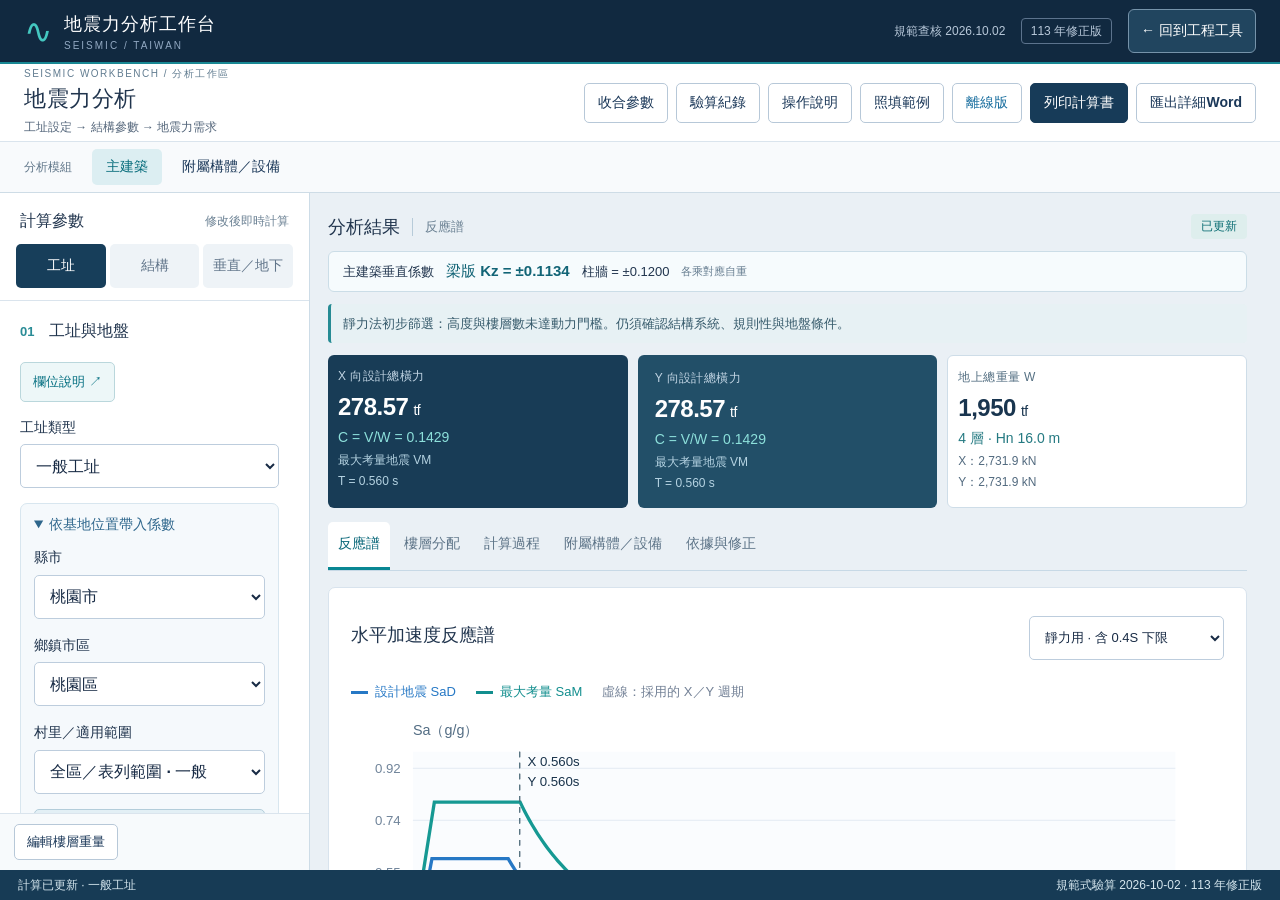
==== commit edfa03f1: "Add files via upload" ====
--- a/index.html
+++ b/index.html
@@ -27,6 +27,7 @@
 
 <section id="basis" class="tab" hidden><div class="audit-panel"><span class="chapter-tag">2026-10-02 · 計算驗證</span><h2>公式對照與獨立驗算</h2><p>依國土署現行第二、三、四章及係數表核對；以獨立 Python 算式比對 JavaScript 引擎。</p><div class="audit-stats"><b>90<small>主建築測試案例</small></b><b>45<small>設備測試案例</small></b><b>3,471<small>數值斷言通過</small></b></div><p>覆蓋一般／盆地／近斷層、三類地盤、週期限制、三水準包絡、垂直力、樓層平衡、位移用力及設備上下限；45 組 ap／Rp 已逐列核對。最大浮點差 1.71×10⁻¹³。</p><p><a href="verification.html" target="_blank" rel="noopener">開啟完整驗算紀錄與可重現測試說明</a></p><p class="hint">這是程式公式及測試範圍確認，並非個案結構安全簽證。工址表未於本次逐筆重新地理定位，斷層距離與最新里界仍須人工核對。</p></div><h2>計算依據與原檔差異</h2><p>原始資料：2022新版地震力結構輔助設計程式V3_20221016_1.xlsm。網頁重建儲存格公式及查表資料，不需安裝 DLL；未執行原 Windows DLL，未宣稱二進位程式逐項等價。</p><div class="note">查核日期 2026-10-01。國土署現列最新發布為 113 年 3 月 1 日；本工具針對一般建築物地震力需求計算，並非整棟結構耐震合格判定。</div><h3>已更新與修正</h3><ul><li>雙北村里分類改用 113 年修正表 2-6(a)、2-6(b)，保留未列村里須按圖判定的條件。</li><li>一般工址地下室 F426:F428 引用空白 E412、I408；改為 §2.12 的 SDS、I 與深度，分別列出設計、中小度與最大考量地震值。</li><li>近斷層 N338 引用 M3298 的錯誤已排除。中小度地震採不含近斷層效應的地區係數。</li><li>多斷層依 §2.4 先取震區參數最大值再計算 Fa、Fv。原表部分近斷層結果為固定數值，網頁改為即時內插計算。</li><li>動力用彈性反應譜移除原表末點突回 0.4S 的繪圖情形；靜力用仍保留該下限。</li><li>不沿用原表「震度分級」標籤：設計譜係數不能直接視為氣象署實測震度。</li><li>FuM 的分界週期提供規範式 (2-12) 的 T₀D 與附件 T₀M 兩種依據，預設採前者，計算過程明列所選方法。</li><li>原表 0.9V 僅為特定動力分析調整參考，本頁不作無條件折減。</li></ul><h3>使用範圍</h3><p>R 請依表 1-3 及結構細節確認；頁面預設為示範值。FuM 預設按 §2.10.2 將 R 代入式 (2-12)，保留 T₀D；可切換附件 T₀M 演算法比對。此差異應納入設計覆核。層間位移用地震力採 I=1、實際週期及無 0.4S 下限。尚未計算實際側移、意外扭矩、P–Δ、構材強度、弱層、液化、隔震或消能系統。</p><p>高度 ≥50 m、≥15 層或 §3.1 指定條件須另作動力分析。實際設計應由結構專業人員覆核工址、R、載重及模型。</p><h3>官方來源</h3><ul><li><a href="https://www.nlma.gov.tw/ch/legislation/regsearch/175" target="_blank" rel="noopener">國土署｜建築物耐震設計規範及解說</a></li><li><a href="https://www.nlma.gov.tw/uploads/files/26e22debb8e2339ac04e410f8fa49b44.pdf" target="_blank" rel="noopener">第二章｜靜力分析方法</a></li><li><a href="https://www.nlma.gov.tw/uploads/files/039047aa58c2afcc22bf07f9d08f0d56.pdf" target="_blank" rel="noopener">第二章｜係數表與微分區圖</a></li><li><a href="https://gazette.nat.gov.tw/EG_FileManager/eguploadpub/eg030039/ch02/type2/gov10/num6/Eg.pdf" target="_blank" rel="noopener">113 年 3 月 1 日修正發布全文</a></li><li><a href="https://www.nlma.gov.tw/uploads/files/5cf77b5e6f4e97835a4e48ae9bdaec20.pdf" target="_blank" rel="noopener">第三章｜動力分析方法</a></li></ul></section>
 <footer>地震力需求計算 · 長度 m / 重量與力 tf / 週期 s · 1 tf = 9.80665 kN</footer></article></div></main><div class="mobile-workbar" role="group" aria-label="手機工作區"><button data-mobile="parameters" aria-pressed="true"><span>01</span>參數</button><button data-mobile="results" aria-pressed="false"><span>02</span>結果</button><button data-mobile="components" aria-pressed="false"><span>03</span>設備</button><button data-mobile="details" aria-pressed="false"><span>04</span>計算書</button></div><div class="app-statusbar"><span id="appState">計算就緒</span><span>規範式驗算 2026-10-02 · 113 年修正版</span></div><script src="data.js"></script><script src="engine.js"></script><script src="app.js?v=20261005-details"></script><script src="component-engine.js"></script><script src="components.js?v=20261005-details"></script><script src="workbench.js?v=20261002-guide2"></script><dialog id="guideDialog" aria-labelledby="guideTitle"><div class="guide-top"><b id="guideTitle">操作說明與資料來源</b><form method="dialog"><button aria-label="關閉操作說明">關閉 ✕</button></form></div><iframe id="guideFrame" title="操作說明與資料來源" srcdoc="&lt;!doctype html&gt;&lt;html lang=&quot;zh-Hant&quot;&gt;&lt;head&gt;&lt;meta charset=&quot;utf-8&quot;&gt;&lt;meta name=&quot;viewport&quot; content=&quot;width=device-width,initial-scale=1&quot;&gt;&lt;title&gt;操作說明與資料來源｜地震力分析工作台&lt;/title&gt;&lt;style&gt;*{box-sizing:border-box}html{scroll-behavior:smooth;scroll-padding-top:90px}body{margin:0;font:16px/1.8 system-ui,&quot;Microsoft JhengHei&quot;,sans-serif;background:#eef3f7;color:#233b50}header{background:#17384f;color:white;padding:38px max(24px,calc((100vw - 1120px)/2))}header small{letter-spacing:2px;color:#99d7da}h1{font-size:32px;margin:10px 0}header p{color:#c9dce7;max-width:760px}nav{position:sticky;top:0;background:white;border-bottom:1px solid #c9d8e3;padding:10px 20px;display:flex;gap:10px;z-index:2;flex-wrap:wrap}a{color:#086c83}nav a,button{padding:9px 15px;border:1px solid #b6cad7;background:white;border-radius:6px;font:inherit;font-size:14px;text-decoration:none;cursor:pointer;min-height:44px;color:#16485e}main{max-width:1160px;margin:auto;padding:24px 20px 60px}.toc{display:flex;flex-wrap:wrap;gap:8px 20px;margin:0 0 24px;padding:20px;background:#dfeef2;border-radius:8px}.toc a{font-size:14px}section{background:white;padding:28px;border:1px solid #d3dfe8;border-radius:9px;margin-bottom:22px}h2{font-size:23px;margin:0 0 18px;color:#164f68}p{margin:12px 0}li{margin:10px 0}strong,b{color:inherit}.tablewrap{overflow:auto;border:1px solid #dae5ed;border-radius:6px;margin:18px 0}table{width:100%;border-collapse:collapse;min-width:850px;table-layout:fixed;font-size:14px}th,td{text-align:left;vertical-align:top;padding:14px;border-bottom:1px solid #dfe7ee;overflow-wrap:anywhere}th{background:#eaf2f6;color:#315a70}th:first-child{width:18%}th:nth-child(2){width:25%}th:nth-child(3){width:27%}td:first-child{font-weight:650}tr:nth-child(even){background:#f9fbfd}.notice,.example{padding:18px;border-left:4px solid #248f9b;background:#ecf6f7;border-radius:4px;margin:20px 0}details{border-bottom:1px solid #d4e3eb;padding:12px 0}summary{font-weight:650;cursor:pointer;min-height:44px}footer{font-size:13px;color:#658092;text-align:center;padding:20px}a:focus-visible,button:focus-visible,summary:focus-visible{outline:3px solid #07939f;outline-offset:3px}@media(max-width:640px){header{padding:26px 18px}h1{font-size:25px}main{padding:16px 12px}section{padding:20px 16px}h2{font-size:20px}nav{position:static;padding:10px 12px;gap:6px}nav a,button{font-size:14px;padding:10px}.tablewrap{border:0;overflow:visible}table,thead,tbody,tr,th,td{display:block;min-width:0;width:100%;table-layout:auto}thead{display:none}tr{border:1px solid #cbdce6;border-radius:6px;margin-bottom:14px;padding:6px 12px}td{padding:10px 0;border:0}td:first-child{font-size:17px;color:#125b72;border-bottom:1px solid #d8e6ed}td:not(:first-child):before{content:attr(data-label);display:block;font-size:12px;font-weight:650;color:#668295;margin-bottom:4px}.notice,.example{padding:14px}.toc{padding:16px}ol{padding-left:24px}}@media print{@page{size:A4 landscape;margin:14mm}body{background:white;font-size:11px;line-height:1.6}header{background:white;color:#123;padding:0}header small,header p{color:#456}h1{font-size:24px}nav,.toc,.no-print{display:none}main{padding:0;max-width:none}section{border:0;padding:10px 0;margin-bottom:12px}h2{font-size:18px;break-after:avoid}table{font-size:10px;min-width:0}th,td{padding:7px}tr{break-inside:avoid}.tablewrap{overflow:visible}thead{display:table-header-group}a{color:#123;text-decoration:none}.notice,.example{padding:10px}footer{font-size:10px}}&lt;/style&gt;&lt;/head&gt;&lt;body&gt;&lt;header&gt;&lt;small&gt;SEISMIC WORKBENCH / USER GUIDE&lt;/small&gt;&lt;h1&gt;操作說明與資料來源&lt;/h1&gt;&lt;p&gt;每一格填什麼、向誰索取、結果怎麼讀。&lt;br&gt;適用 2026-10-02 版 · 主建築／附屬構體與設備 · 手機及離線適用&lt;/p&gt;&lt;/header&gt;&lt;nav&gt;&lt;a href=&quot;https://jerry597640-droid.github.io/seismic-force-calculator/&quot; target=&quot;_blank&quot; rel=&quot;noopener&quot;&gt;開啟線上工作台&lt;/a&gt;&lt;button onclick=&quot;window.print()&quot;&gt;列印／存為 PDF&lt;/button&gt;&lt;button id=&quot;saveGuide&quot;&gt;下載離線說明&lt;/button&gt;&lt;a href=&quot;#start&quot;&gt;回到操作順序&lt;/a&gt;&lt;a href=&quot;#vs30&quot;&gt;Vs30 分層計算與範例&lt;/a&gt;&lt;/nav&gt;&lt;main&gt;&lt;div class=&quot;toc&quot; aria-label=&quot;章節目錄&quot;&gt;&lt;a href=&quot;#start&quot;&gt;01　先備資料與操作順序&lt;/a&gt;&lt;a href=&quot;#site&quot;&gt;02　工址與地盤&lt;/a&gt;&lt;a href=&quot;#structure&quot;&gt;03　建築與結構參數&lt;/a&gt;&lt;a href=&quot;#vertical&quot;&gt;04　垂直／地下與樓層重量&lt;/a&gt;&lt;a href=&quot;#equipment&quot;&gt;05　附屬構體、非結構構材與設備&lt;/a&gt;&lt;a href=&quot;#outputs&quot;&gt;06　哪些表格不用填？結果如何讀？&lt;/a&gt;&lt;a href=&quot;#example&quot;&gt;07　可照著輸入的完整範例&lt;/a&gt;&lt;a href=&quot;#records&quot;&gt;08　資料來源紀錄與常見問題&lt;/a&gt;&lt;a href=&quot;#sources&quot;&gt;09　官方依據與檔案來源&lt;/a&gt;&lt;/div&gt;&lt;section id=&quot;start&quot;&gt;&lt;h2&gt;01　先備資料與操作順序&lt;/h2&gt;&lt;p&gt;適用版本：2026-10-02 地震力分析工作台。操作說明依目前程式欄位編製；法規入口於 2026-10-02 查核，官方列最新修正發布為 113 年 3 月 1 日。開啟時的數字是教學示範，尚未代表您的基地。&lt;/p&gt;&lt;div class=&quot;notice&quot;&gt;&lt;b&gt;先確認基面。&lt;/b&gt;請由結構設計者依規範 §1.4 確認分析基面；Hn、樓層 h 與設備 hx 必須使用同一基準。地下深度 H 則依 §2.12 使用該地下樓層距地表的深度，不能與 h 混用。&lt;/div&gt;&lt;ol&gt;&lt;li&gt;&lt;b&gt;蒐集資料：&lt;/b&gt;基地地址／地籍與位置圖、地質鑽探報告、建築剖面與用途、結構系統及分析報告、各層重量計算表；設備分析另備設備型錄、運轉重量、支承與錨定圖。&lt;/li&gt;&lt;li&gt;&lt;b&gt;設定工址：&lt;/b&gt;選工址類型 → 縣市／鄉鎮／村里 → 按「帶入選定工址」；核對地盤及係數。近斷層另填適用斷層及距離。&lt;/li&gt;&lt;li&gt;&lt;b&gt;設定結構：&lt;/b&gt;填 Hn、I、αy、X/Y 週期與 R，確認不規則性及特殊系統；一般設計保留 FuM 的規範模式。&lt;/li&gt;&lt;li&gt;&lt;b&gt;整理重量：&lt;/b&gt;按「編輯樓層重量」，按實際模型由下而上輸入 h、W；確認總重及頂層標高。&lt;/li&gt;&lt;li&gt;&lt;b&gt;垂直與地下：&lt;/b&gt;填 Tv、Rv 及要檢視之地下樓層 H、重量；本頁一次只算一個地下樓層。&lt;/li&gt;&lt;li&gt;&lt;b&gt;設備需求：&lt;/b&gt;選「附屬構體／設備」，依實際類型、重量、位置及用途輸入；承載力可留白。&lt;/li&gt;&lt;li&gt;&lt;b&gt;讀取與留存：&lt;/b&gt;看控制地震力與係數、樓層分配、計算過程和提示；使用「列印計算書」保存 PDF，再由設計者覆核輸入依據。&lt;/li&gt;&lt;/ol&gt;&lt;p&gt;桌面採左側參數、右側結果；「收合參數」可放大結果區。手機以底部「參數／結果／設備／計算書」切換；參數區上方再選「工址／結構／垂直／地下」。寬表格可在表格範圍左右滑動。&lt;/p&gt;&lt;p&gt;&lt;b&gt;儲存方式：&lt;/b&gt;一般數值修改即時重算，但位置選單須按「帶入選定工址」。目前沒有專案存檔、匯入或自動保存輸入；重新整理會回到預設值。「離線版」下載的是程式，並非當次個案資料，請另外保存計算書及輸入紀錄。&lt;/p&gt;&lt;/section&gt;&lt;section id=&quot;site&quot;&gt;&lt;h2&gt;02　工址與地盤&lt;/h2&gt;&lt;div class=&quot;tablewrap&quot;&gt;&lt;table&gt;&lt;thead&gt;&lt;tr&gt;&lt;th&gt;介面欄位&lt;/th&gt;&lt;th&gt;填寫內容／單位&lt;/th&gt;&lt;th&gt;資料從哪裡取得&lt;/th&gt;&lt;th&gt;填寫與判讀提醒&lt;/th&gt;&lt;/tr&gt;&lt;/thead&gt;&lt;tbody&gt;&lt;tr&gt;&lt;td data-label=&quot;介面欄位&quot;&gt;工址類型&lt;/td&gt;&lt;td data-label=&quot;填寫內容／單位&quot;&gt;一般工址／臺北盆地微分區／近斷層工址。&lt;/td&gt;&lt;td data-label=&quot;資料從哪裡取得&quot;&gt;基地位置圖＋官方第二章與圖表 [2][3]，由結構／大地設計者判定。&lt;/td&gt;&lt;td data-label=&quot;填寫與判讀提醒&quot;&gt;不是依縣市名稱直接決定；同一行政區可能有不同適用範圍。&lt;/td&gt;&lt;/tr&gt;&lt;tr&gt;&lt;td data-label=&quot;介面欄位&quot;&gt;縣市、鄉鎮市區、村里／適用範圍&lt;/td&gt;&lt;td data-label=&quot;填寫內容／單位&quot;&gt;依實際基地逐級選取，再按「帶入選定工址」。&lt;/td&gt;&lt;td data-label=&quot;資料從哪裡取得&quot;&gt;地籍、門牌、測量座標及官方表列範圍；里界變更需查新舊對照。&lt;/td&gt;&lt;td data-label=&quot;填寫與判讀提醒&quot;&gt;選單僅用來查表，不會定位基地。雙北資料採 113 年修正表；其餘由原附件擷取，仍須核對官方表。&lt;/td&gt;&lt;/tr&gt;&lt;tr&gt;&lt;td data-label=&quot;介面欄位&quot;&gt;地盤分類&lt;/td&gt;&lt;td data-label=&quot;填寫內容／單位&quot;&gt;第一、二或三類（無單位）；畫面按 Vs30 顯示 ≥270、180–270、&lt;180 m/s。&lt;/td&gt;&lt;td data-label=&quot;資料從哪裡取得&quot;&gt;基地鑽探／地質調查報告中的上部 30 m 平均剪力波速或規範允許之地盤分類資料，請大地設計者確認。&lt;/td&gt;&lt;td data-label=&quot;填寫與判讀提醒&quot;&gt;不要僅憑縣市、土壤名稱或單一深度的波速推定；缺資料應補足判定依據。盆地模式另採其規定。&lt;/td&gt;&lt;/tr&gt;&lt;tr&gt;&lt;td data-label=&quot;介面欄位&quot;&gt;Sˢᴰ、S¹ᴰ、Sˢᴹ、S¹ᴹ（四格）&lt;/td&gt;&lt;td data-label=&quot;填寫內容／單位&quot;&gt;依序填設計地震短週期、1 秒及最大考量地震短週期、1 秒的「震區」係數；正數、無因次。&lt;/td&gt;&lt;td data-label=&quot;資料從哪裡取得&quot;&gt;官方第二章震區係數表／113 年修正資料 [2][3][5]；也可由位置帶入後覆核。&lt;/td&gt;&lt;td data-label=&quot;填寫與判讀提醒&quot;&gt;不要填已經地盤放大的 SDS、SD1、SMS、SM1；Fa、Fv 由程式另算，否則會重複放大。近斷層模式此四格仍為一般區域基準值。&lt;/td&gt;&lt;/tr&gt;&lt;tr&gt;&lt;td data-label=&quot;介面欄位&quot;&gt;臺北微分區&lt;/td&gt;&lt;td data-label=&quot;填寫內容／單位&quot;&gt;依表選一區 T₀=1.60 s、二區 1.30 s 或三區 1.05 s。&lt;/td&gt;&lt;td data-label=&quot;資料從哪裡取得&quot;&gt;官方表 2-6(a)、2-6(b)、2-6(c)及微分區圖；未列村里依適用圖判定 [3][5]。&lt;/td&gt;&lt;td data-label=&quot;填寫與判讀提醒&quot;&gt;盆地模式直接用 SDS=0.6、SMS=0.8 及微分區週期，不再乘一般地盤放大。&lt;/td&gt;&lt;/tr&gt;&lt;tr&gt;&lt;td data-label=&quot;介面欄位&quot;&gt;斷層／表列行政區組別&lt;/td&gt;&lt;td data-label=&quot;填寫內容／單位&quot;&gt;近斷層模式加入所有適用斷層，並核對所示行政區。&lt;/td&gt;&lt;td data-label=&quot;資料從哪裡取得&quot;&gt;規範近斷層表、基地調查及最新官方斷層跡線資料；由大地／結構設計者確認版本。&lt;/td&gt;&lt;td data-label=&quot;填寫與判讀提醒&quot;&gt;同名斷層可能分成不同適用行政區組別，不能只看名稱；程式不會自動找出所有鄰近斷層。&lt;/td&gt;&lt;/tr&gt;&lt;tr&gt;&lt;td data-label=&quot;介面欄位&quot;&gt;最短水平距離&lt;/td&gt;&lt;td data-label=&quot;填寫內容／單位&quot;&gt;基地至適用斷層跡線的最短水平距離，km，≥0。&lt;/td&gt;&lt;td data-label=&quot;資料從哪裡取得&quot;&gt;以確認過的基地與斷層圖資進行 GIS／測量作業，留存圖資日期、坐標系統及量測圖。&lt;/td&gt;&lt;td data-label=&quot;填寫與判讀提醒&quot;&gt;不是道路距離、到行政區中心距離或震源深度。程式於表列距離間內插，端點外取端值，再逐參數取多斷層包絡。&lt;/td&gt;&lt;/tr&gt;&lt;/tbody&gt;&lt;/table&gt;&lt;/div&gt;&lt;div class=&quot;notice&quot;&gt;&lt;b&gt;臺北選單規則：&lt;/b&gt;盆地模式只列臺北市與新北市；依既有操作設定，一般模式不列臺北市。臺北市仍存在非盆地基地，遇此情況請依表 2-6(b)查值後，在一般模式手動填四個震區係數，並另記實際地址；不要用其他縣市帶入值代替，也不要誤選盆地。位置摘要未必反映手動修改，覆核時應看實際輸入值並附資料來源。&lt;/div&gt;&lt;/section&gt;&lt;section id=&quot;structure&quot;&gt;&lt;h2&gt;03　建築與結構參數&lt;/h2&gt;&lt;div class=&quot;tablewrap&quot;&gt;&lt;table&gt;&lt;thead&gt;&lt;tr&gt;&lt;th&gt;介面欄位&lt;/th&gt;&lt;th&gt;填寫內容／單位&lt;/th&gt;&lt;th&gt;資料從哪裡取得&lt;/th&gt;&lt;th&gt;填寫與判讀提醒&lt;/th&gt;&lt;/tr&gt;&lt;/thead&gt;&lt;tbody&gt;&lt;tr&gt;&lt;td data-label=&quot;介面欄位&quot;&gt;建築高度 Hn&lt;/td&gt;&lt;td data-label=&quot;填寫內容／單位&quot;&gt;基面至頂層的高度，m，&gt;0。&lt;/td&gt;&lt;td data-label=&quot;資料從哪裡取得&quot;&gt;建築剖面、結構分析模型及設計者確認的基面。&lt;/td&gt;&lt;td data-label=&quot;填寫與判讀提醒&quot;&gt;與樓層表頂層 h 一致；直接修改 Hn 會同比例調整所有樓層標高，修改後要再逐層確認。&lt;/td&gt;&lt;/tr&gt;&lt;tr&gt;&lt;td data-label=&quot;介面欄位&quot;&gt;用途係數 I&lt;/td&gt;&lt;td data-label=&quot;填寫內容／單位&quot;&gt;依實際用途選 1.00／1.25／1.50。&lt;/td&gt;&lt;td data-label=&quot;資料從哪裡取得&quot;&gt;使用執照／核准用途、業主功能要求及規範 §2.8 [2]。&lt;/td&gt;&lt;td data-label=&quot;填寫與判讀提醒&quot;&gt;選單文字為摘要；是否屬指定公眾、重要或危險物品用途須按完整條文判定，不能只按建物名稱。&lt;/td&gt;&lt;/tr&gt;&lt;tr&gt;&lt;td data-label=&quot;介面欄位&quot;&gt;設計方法與 αy&lt;/td&gt;&lt;td data-label=&quot;填寫內容／單位&quot;&gt;選與實際分析及載重組合相符的方法；本工具提供 1.0、1.2、1.5。&lt;/td&gt;&lt;td data-label=&quot;資料從哪裡取得&quot;&gt;結構設計準則、計算書載重組合及 §2.2 [2]。&lt;/td&gt;&lt;td data-label=&quot;填寫與判讀提醒&quot;&gt;不是材料種類選項，也不是為降低地震力而自行調整的折減係數；請設計者確認。&lt;/td&gt;&lt;/tr&gt;&lt;tr&gt;&lt;td data-label=&quot;介面欄位&quot;&gt;FuM 分界週期依據&lt;/td&gt;&lt;td data-label=&quot;填寫內容／單位&quot;&gt;一般使用預設「規範 §2.10.2／T₀D」；附件 T₀M 模式供原檔比對。&lt;/td&gt;&lt;td data-label=&quot;資料從哪裡取得&quot;&gt;官方 §2.10.2、式 (2-12)，以及原附件公式比較紀錄。&lt;/td&gt;&lt;td data-label=&quot;填寫與判讀提醒&quot;&gt;兩模式可能得不同結果；須於計算書註記採用方式，不應挑選較小結果。&lt;/td&gt;&lt;/tr&gt;&lt;tr&gt;&lt;td data-label=&quot;介面欄位&quot;&gt;X/Y 向：經驗週期類別 Ct&lt;/td&gt;&lt;td data-label=&quot;填寫內容／單位&quot;&gt;分方向選實際抗側力系統；選項 0.070、0.085、0.050。&lt;/td&gt;&lt;td data-label=&quot;資料從哪裡取得&quot;&gt;結構平面、系統設計說明與 §2.6 [2]。&lt;/td&gt;&lt;td data-label=&quot;填寫與判讀提醒&quot;&gt;程式用 Tc=Ct×Hn^0.75 作週期上限比較。Ct 與 R 必須分別確認，不會互相自動選定。&lt;/td&gt;&lt;/tr&gt;&lt;tr&gt;&lt;td data-label=&quot;介面欄位&quot;&gt;X/Y 向：分析週期 Tx、Ty&lt;/td&gt;&lt;td data-label=&quot;填寫內容／單位&quot;&gt;各方向代表性分析週期，s，&gt;0。&lt;/td&gt;&lt;td data-label=&quot;資料從哪裡取得&quot;&gt;結構分析模型的模態／週期報告，確認方向及有效參與振態；由分析者提供。&lt;/td&gt;&lt;td data-label=&quot;填寫與判讀提醒&quot;&gt;不可直接填模態序號。畫面預設 0.56 s 是示範；強度計算採 min(T分析,1.4Tc)，輸入仍應是原分析週期。&lt;/td&gt;&lt;/tr&gt;&lt;tr&gt;&lt;td data-label=&quot;介面欄位&quot;&gt;X/Y 向：韌性容量 Rx、Ry&lt;/td&gt;&lt;td data-label=&quot;填寫內容／單位&quot;&gt;各方向符合實際系統的 R；本工具支援 1–5。&lt;/td&gt;&lt;td data-label=&quot;資料從哪裡取得&quot;&gt;官方表 1-3、結構系統與韌性細節圖／計算書 [1][6]。&lt;/td&gt;&lt;td data-label=&quot;填寫與判讀提醒&quot;&gt;不要套用其他規範同名 R；預設 4 不代表所有 RC 結構。若表列系統或特殊條件超出功能，應另作分析。&lt;/td&gt;&lt;/tr&gt;&lt;tr&gt;&lt;td data-label=&quot;介面欄位&quot;&gt;表 1-1／1-2 指定不規則性&lt;/td&gt;&lt;td data-label=&quot;填寫內容／單位&quot;&gt;依結構配置、質量、勁度等評估選有／無。&lt;/td&gt;&lt;td data-label=&quot;資料從哪裡取得&quot;&gt;結構平立面、層重量／層勁度分析及規範表 1-1、1-2 [1]。&lt;/td&gt;&lt;td data-label=&quot;填寫與判讀提醒&quot;&gt;預設「無」是示範；本工具沒有由模型自動判斷不規則性。&lt;/td&gt;&lt;/tr&gt;&lt;tr&gt;&lt;td data-label=&quot;介面欄位&quot;&gt;全高度結構系統是否不同&lt;/td&gt;&lt;td data-label=&quot;填寫內容／單位&quot;&gt;沿高度抗側力系統相同／不同。&lt;/td&gt;&lt;td data-label=&quot;資料從哪裡取得&quot;&gt;結構設計總說明、立面、轉換層及系統配置圖。&lt;/td&gt;&lt;td data-label=&quot;填寫與判讀提醒&quot;&gt;由設計者判定，會影響動力分析初步提示。&lt;/td&gt;&lt;/tr&gt;&lt;tr&gt;&lt;td data-label=&quot;介面欄位&quot;&gt;其他需專案分析條件&lt;/td&gt;&lt;td data-label=&quot;填寫內容／單位&quot;&gt;有隔震、消能或其他特殊條件時選「有」。&lt;/td&gt;&lt;td data-label=&quot;資料從哪裡取得&quot;&gt;專案設計準則、隔震／消能設計報告與規範適用章節。&lt;/td&gt;&lt;td data-label=&quot;填寫與判讀提醒&quot;&gt;提示不等於完成專案分析；即使選無，也不表示所有動力分析適用條件已檢核。&lt;/td&gt;&lt;/tr&gt;&lt;/tbody&gt;&lt;/table&gt;&lt;/div&gt;&lt;/section&gt;&lt;section id=&quot;vertical&quot;&gt;&lt;h2&gt;04　垂直／地下與樓層重量&lt;/h2&gt;&lt;div class=&quot;tablewrap&quot;&gt;&lt;table&gt;&lt;thead&gt;&lt;tr&gt;&lt;th&gt;介面欄位&lt;/th&gt;&lt;th&gt;填寫內容／單位&lt;/th&gt;&lt;th&gt;資料從哪裡取得&lt;/th&gt;&lt;th&gt;填寫與判讀提醒&lt;/th&gt;&lt;/tr&gt;&lt;/thead&gt;&lt;tbody&gt;&lt;tr&gt;&lt;td data-label=&quot;介面欄位&quot;&gt;垂直週期 Tv&lt;/td&gt;&lt;td data-label=&quot;填寫內容／單位&quot;&gt;垂直方向分析週期，s，&gt;0。&lt;/td&gt;&lt;td data-label=&quot;資料從哪裡取得&quot;&gt;垂直振動分析、梁版／相關系統之分析報告及 §2.18 [2]，由設計者選定。&lt;/td&gt;&lt;td data-label=&quot;填寫與判讀提醒&quot;&gt;不可直接沿用水平週期；預設 0.1 s 僅供示範。&lt;/td&gt;&lt;/tr&gt;&lt;tr&gt;&lt;td data-label=&quot;介面欄位&quot;&gt;垂直韌性 Rv&lt;/td&gt;&lt;td data-label=&quot;填寫內容／單位&quot;&gt;符合垂直受力系統的韌性容量；本工具範圍 1–3。&lt;/td&gt;&lt;td data-label=&quot;資料從哪裡取得&quot;&gt;結構韌性設計細節與 §2.18，由結構設計者提供。&lt;/td&gt;&lt;td data-label=&quot;填寫與判讀提醒&quot;&gt;取 3 須具相應設計細節，不能因是預設值就直接採用。&lt;/td&gt;&lt;/tr&gt;&lt;tr&gt;&lt;td data-label=&quot;介面欄位&quot;&gt;地下室深度 H&lt;/td&gt;&lt;td data-label=&quot;填寫內容／單位&quot;&gt;要計算的「該地下樓層」距地表深度，m，≥0。&lt;/td&gt;&lt;td data-label=&quot;資料從哪裡取得&quot;&gt;建築／結構剖面及 §2.12 [2]。&lt;/td&gt;&lt;td data-label=&quot;填寫與判讀提醒&quot;&gt;不是整棟地下室總深度套用各層；要分析不同地下樓層時，逐層換 H 與該層重量。&lt;/td&gt;&lt;/tr&gt;&lt;tr&gt;&lt;td data-label=&quot;介面欄位&quot;&gt;地下該層重量&lt;/td&gt;&lt;td data-label=&quot;填寫內容／單位&quot;&gt;該地下樓層的靜載重，tf，&gt;0。&lt;/td&gt;&lt;td data-label=&quot;資料從哪裡取得&quot;&gt;地下該層靜載重計算書與 §2.12，由結構設計者確認納入範圍。&lt;/td&gt;&lt;td data-label=&quot;填寫與判讀提醒&quot;&gt;不納入本工具地上總重 W。無地下室時忽略地下結果；目前欄位仍須保持有效正數，不能把示範結果當成實際地下樓層。&lt;/td&gt;&lt;/tr&gt;&lt;tr&gt;&lt;td data-label=&quot;介面欄位&quot;&gt;樓層（樓層分配表）&lt;/td&gt;&lt;td data-label=&quot;填寫內容／單位&quot;&gt;程式自動由下而上命名 1F、2F…；用新增／移除調整數量。&lt;/td&gt;&lt;td data-label=&quot;資料從哪裡取得&quot;&gt;結構模型中的各層質量配置。&lt;/td&gt;&lt;td data-label=&quot;填寫與判讀提醒&quot;&gt;目前不支援自訂樓層名稱；夾層、屋突等應由設計者確認如何建模及與實際圖面對應。新增列會帶示範高度與重量，須自行改正。&lt;/td&gt;&lt;/tr&gt;&lt;tr&gt;&lt;td data-label=&quot;介面欄位&quot;&gt;h（樓層表）&lt;/td&gt;&lt;td data-label=&quot;填寫內容／單位&quot;&gt;各層距基面的標高，m，正數且由下而上遞增。&lt;/td&gt;&lt;td data-label=&quot;資料從哪裡取得&quot;&gt;剖面圖／模型樓層標高表，扣除所選基面高程。&lt;/td&gt;&lt;td data-label=&quot;填寫與判讀提醒&quot;&gt;是累計標高，不是單層層高。例如層高均 4 m 的四層，填 4、8、12、16。改頂層 h 會更新 Hn。&lt;/td&gt;&lt;/tr&gt;&lt;tr&gt;&lt;td data-label=&quot;介面欄位&quot;&gt;W（樓層表）&lt;/td&gt;&lt;td data-label=&quot;填寫內容／單位&quot;&gt;各層地震計算重量，tf，&gt;0。&lt;/td&gt;&lt;td data-label=&quot;資料從哪裡取得&quot;&gt;逐層重量清冊：結構自重、附加靜載、隔間、設備及內容物、規範要求的活載部分；核對模型質量來源。&lt;/td&gt;&lt;td data-label=&quot;填寫與判讀提醒&quot;&gt;依 §2.2 定義逐項確認，不是直接填樓地板面積、活載強度或質量密度；避免設備與自重重複計入。總 W 由各列加總，無須另填。&lt;/td&gt;&lt;/tr&gt;&lt;/tbody&gt;&lt;/table&gt;&lt;/div&gt;&lt;p&gt;&lt;b&gt;單位範例：&lt;/b&gt;若某層經確認的均佈重量為 0.8 tf/m²、分攤面積 500 m²，該項重量為 400 tf；再加其餘未包含項目。這只是換算示範，0.8 並非本工具建議載重。1 tf=9.80665 kN；若資料為 kN，除以 9.80665 後填入。&lt;/p&gt;&lt;/section&gt;&lt;section id=&quot;equipment&quot;&gt;&lt;h2&gt;05　附屬構體、非結構構材與設備&lt;/h2&gt;&lt;div class=&quot;tablewrap&quot;&gt;&lt;table&gt;&lt;thead&gt;&lt;tr&gt;&lt;th&gt;介面欄位&lt;/th&gt;&lt;th&gt;填寫內容／單位&lt;/th&gt;&lt;th&gt;資料從哪裡取得&lt;/th&gt;&lt;th&gt;填寫與判讀提醒&lt;/th&gt;&lt;/tr&gt;&lt;/thead&gt;&lt;tbody&gt;&lt;tr&gt;&lt;td data-label=&quot;介面欄位&quot;&gt;連動工址 SDS、I、hn&lt;/td&gt;&lt;td data-label=&quot;填寫內容／單位&quot;&gt;自動讀取主建築；此處不用再填。&lt;/td&gt;&lt;td data-label=&quot;資料從哪裡取得&quot;&gt;已確認的主建築工址、用途與高度。&lt;/td&gt;&lt;td data-label=&quot;填寫與判讀提醒&quot;&gt;先完成主建築有效輸入；核對模組上方連動摘要，換設備不會換工址。&lt;/td&gt;&lt;/tr&gt;&lt;tr&gt;&lt;td data-label=&quot;介面欄位&quot;&gt;係數表&lt;/td&gt;&lt;td data-label=&quot;填寫內容／單位&quot;&gt;表 4-1（部分構體／非結構構材）、表 4-2（機電設備）或自訂。&lt;/td&gt;&lt;td data-label=&quot;資料從哪裡取得&quot;&gt;官方第四章及表 4-1、4-2 [4]。&lt;/td&gt;&lt;td data-label=&quot;填寫與判讀提醒&quot;&gt;依實際構材、變形能力、支承及附件分類，不能僅用設備商品名稱猜選。&lt;/td&gt;&lt;/tr&gt;&lt;tr&gt;&lt;td data-label=&quot;介面欄位&quot;&gt;構材／設備類型&lt;/td&gt;&lt;td data-label=&quot;填寫內容／單位&quot;&gt;選與實際安裝及固定方式相符的類型。&lt;/td&gt;&lt;td data-label=&quot;資料從哪裡取得&quot;&gt;建築／機電圖、設備安裝圖、廠商資料與官方係數表。&lt;/td&gt;&lt;td data-label=&quot;填寫與判讀提醒&quot;&gt;有無隔振、懸吊、懸臂、側撐及接頭型式會影響分類；請設計者確認。&lt;/td&gt;&lt;/tr&gt;&lt;tr&gt;&lt;td data-label=&quot;介面欄位&quot;&gt;共振放大 ap、反應折減 Rp&lt;/td&gt;&lt;td data-label=&quot;填寫內容／單位&quot;&gt;一般由類型自動帶入唯讀值；自訂模式才可輸入。ap&gt;0，Rp≥1，皆無因次。&lt;/td&gt;&lt;td data-label=&quot;資料從哪裡取得&quot;&gt;官方係數表；自訂值須有經設計者接受的試驗／分析與適用依據。&lt;/td&gt;&lt;td data-label=&quot;填寫與判讀提醒&quot;&gt;不要把主建築 R 填成設備 Rp；畫面數值隨類型自動更新。&lt;/td&gt;&lt;/tr&gt;&lt;tr&gt;&lt;td data-label=&quot;介面欄位&quot;&gt;自訂係數依據&lt;/td&gt;&lt;td data-label=&quot;填寫內容／單位&quot;&gt;自訂模式必填文字：報告名稱、編號、版次、頁次／條文。&lt;/td&gt;&lt;td data-label=&quot;資料從哪裡取得&quot;&gt;可追溯的試驗、分析或設計依據文件。&lt;/td&gt;&lt;td data-label=&quot;填寫與判讀提醒&quot;&gt;程式僅檢查是否填文字，不會審查文件可信度或自動核准替代設計。&lt;/td&gt;&lt;/tr&gt;&lt;tr&gt;&lt;td data-label=&quot;介面欄位&quot;&gt;自重／操作重量 Wp&lt;/td&gt;&lt;td data-label=&quot;填寫內容／單位&quot;&gt;設備或構材的操作狀態重量，tf，&gt;0。&lt;/td&gt;&lt;td data-label=&quot;資料從哪裡取得&quot;&gt;廠商型錄、設備重量表、滿載／運轉工況資料；含需計入的液體、儲物及附件。&lt;/td&gt;&lt;td data-label=&quot;填寫與判讀提醒&quot;&gt;例如 1,250 kg 操作質量約填 1.25 tf；確認不是乾重／出貨重量。重量不因高度改變。&lt;/td&gt;&lt;/tr&gt;&lt;tr&gt;&lt;td data-label=&quot;介面欄位&quot;&gt;安裝樓層&lt;/td&gt;&lt;td data-label=&quot;填寫內容／單位&quot;&gt;選屋頂、基面、已輸入樓層或自行輸入 hx。&lt;/td&gt;&lt;td data-label=&quot;資料從哪裡取得&quot;&gt;設備配置、安裝剖面與結構樓層表。&lt;/td&gt;&lt;td data-label=&quot;填寫與判讀提醒&quot;&gt;屋頂連動 hn；基面為 0；樓層選項由樓層表更新。&lt;/td&gt;&lt;/tr&gt;&lt;tr&gt;&lt;td data-label=&quot;介面欄位&quot;&gt;所在樓層距基面高度 hx&lt;/td&gt;&lt;td data-label=&quot;填寫內容／單位&quot;&gt;自動帶入；「自行輸入」時可填，m，0≤hx≤hn。&lt;/td&gt;&lt;td data-label=&quot;資料從哪裡取得&quot;&gt;設備支承所在樓層的標高及主建築基面。&lt;/td&gt;&lt;td data-label=&quot;填寫與判讀提醒&quot;&gt;此為支承所在樓層高度，不是設備本身高度或任意重心標高；屋突等特殊配置須另確認適用性。&lt;/td&gt;&lt;/tr&gt;&lt;tr&gt;&lt;td data-label=&quot;介面欄位&quot;&gt;構材／設備用途 Ip&lt;/td&gt;&lt;td data-label=&quot;填寫內容／單位&quot;&gt;一般基準 1.0，指定必要機能／危險等用途選 1.5。&lt;/td&gt;&lt;td data-label=&quot;資料從哪裡取得&quot;&gt;設備用途說明、業主功能需求、危險物料資料及第四章 [4]。&lt;/td&gt;&lt;td data-label=&quot;填寫與判讀提醒&quot;&gt;採用值由程式取 max(所選設備用途係數,建築 I)；不要另乘一次建築 I。&lt;/td&gt;&lt;/tr&gt;&lt;tr&gt;&lt;td data-label=&quot;介面欄位&quot;&gt;水平設計承載力（選填）&lt;/td&gt;&lt;td data-label=&quot;填寫內容／單位&quot;&gt;與需求相同設計基準的整體系統水平承載力，tf，正數；不比較就留白。&lt;/td&gt;&lt;td data-label=&quot;資料從哪裡取得&quot;&gt;結構／固定系統設計計算、有效試驗報告，由設計者確認折減及破壞模式。&lt;/td&gt;&lt;td data-label=&quot;填寫與判讀提醒&quot;&gt;不能直接填單支錨栓型錄極限值或未考慮邊距、間距、基材的乘積。&lt;/td&gt;&lt;/tr&gt;&lt;tr&gt;&lt;td data-label=&quot;介面欄位&quot;&gt;垂直設計承載力（選填）&lt;/td&gt;&lt;td data-label=&quot;填寫內容／單位&quot;&gt;相同設計基準的系統垂直承載力，tf，正數；不比較就留白。&lt;/td&gt;&lt;td data-label=&quot;資料從哪裡取得&quot;&gt;支承／錨定系統垂直受力設計資料。&lt;/td&gt;&lt;td data-label=&quot;填寫與判讀提醒&quot;&gt;程式只有一格，以垂直地震力絕對值作分量比較；正負方向能力不同時須另行檢核，並加入重力、力矩及拉剪互制。&lt;/td&gt;&lt;/tr&gt;&lt;/tbody&gt;&lt;/table&gt;&lt;/div&gt;&lt;div class=&quot;notice&quot;&gt;「需求 ≤ 輸入承載力」只表示本次分量的數值比較，不代表錨栓、接頭或整體系統設計完成。本模組不會把地震總力自動合理分配至每支錨栓，也未執行相對位移或機能維持檢核。&lt;/div&gt;&lt;/section&gt;&lt;section id=&quot;outputs&quot;&gt;&lt;h2&gt;06　哪些表格不用填？結果如何讀？&lt;/h2&gt;&lt;div class=&quot;tablewrap&quot;&gt;&lt;table&gt;&lt;thead&gt;&lt;tr&gt;&lt;th&gt;介面欄位&lt;/th&gt;&lt;th&gt;填寫內容／單位&lt;/th&gt;&lt;th&gt;資料從哪裡取得&lt;/th&gt;&lt;th&gt;填寫與判讀提醒&lt;/th&gt;&lt;/tr&gt;&lt;/thead&gt;&lt;tbody&gt;&lt;tr&gt;&lt;td data-label=&quot;介面欄位&quot;&gt;X、Y 向地震力卡片&lt;/td&gt;&lt;td data-label=&quot;填寫內容／單位&quot;&gt;自動：V（tf）、C=V/W、採用週期及控制工況。&lt;/td&gt;&lt;td data-label=&quot;資料從哪裡取得&quot;&gt;四個震區係數、地盤、I、αy、T、R 與樓層總重。&lt;/td&gt;&lt;td data-label=&quot;填寫與判讀提醒&quot;&gt;C 為三水準取最大後的控制係數；若要看單獨設計地震 Cd，至「計算過程」第 06 步。不要把 C 當氣象震度。&lt;/td&gt;&lt;/tr&gt;&lt;tr&gt;&lt;td data-label=&quot;介面欄位&quot;&gt;主建築垂直係數&lt;/td&gt;&lt;td data-label=&quot;填寫內容／單位&quot;&gt;自動：梁版 Kz、柱牆自重垂直係數，無因次，均考慮 ±。&lt;/td&gt;&lt;td data-label=&quot;資料從哪裡取得&quot;&gt;工址、I、αy、Tv、Rv 等。&lt;/td&gt;&lt;td data-label=&quot;填寫與判讀提醒&quot;&gt;各乘「對應」重量，不是兩者各乘整棟 W 再重複相加。&lt;/td&gt;&lt;/tr&gt;&lt;tr&gt;&lt;td data-label=&quot;介面欄位&quot;&gt;反應譜／工址係數表&lt;/td&gt;&lt;td data-label=&quot;填寫內容／單位&quot;&gt;圖表自動產生；可選靜力用譜或 5% 彈性譜。&lt;/td&gt;&lt;td data-label=&quot;資料從哪裡取得&quot;&gt;原震區係數及地盤放大或盆地分區。&lt;/td&gt;&lt;td data-label=&quot;填寫與判讀提醒&quot;&gt;Fa、Fv、SDS、SD1、SMS、SM1、T₀D、T₀M 為結果，不再手填。彈性譜不等於完成模態分析。&lt;/td&gt;&lt;/tr&gt;&lt;tr&gt;&lt;td data-label=&quot;介面欄位&quot;&gt;樓層分配結果&lt;/td&gt;&lt;td data-label=&quot;填寫內容／單位&quot;&gt;Fx、Fy 為各層外加地震力；Qx、Qy 為該層累積剪力，tf。&lt;/td&gt;&lt;td data-label=&quot;資料從哪裡取得&quot;&gt;控制 V、週期、各層 h 與 W。&lt;/td&gt;&lt;td data-label=&quot;填寫與判讀提醒&quot;&gt;樓層輸入表可編輯，分配結果表不用填。把 Fx/Fy 和 Qx/Qy 同時當外力輸入模型會重複。&lt;/td&gt;&lt;/tr&gt;&lt;tr&gt;&lt;td data-label=&quot;介面欄位&quot;&gt;逐步計算各表&lt;/td&gt;&lt;td data-label=&quot;填寫內容／單位&quot;&gt;自動列週期限制、韌性、譜值、三水準、垂直、位移用力及地下各工況。&lt;/td&gt;&lt;td data-label=&quot;資料從哪裡取得&quot;&gt;目前所有輸入；可「展開全部」檢視。&lt;/td&gt;&lt;td data-label=&quot;填寫與判讀提醒&quot;&gt;位移用地震力尚未求出實際側移；地下三工況應各自配合分析，不直接相加。&lt;/td&gt;&lt;/tr&gt;&lt;tr&gt;&lt;td data-label=&quot;介面欄位&quot;&gt;設備水平／垂直係數與地震力&lt;/td&gt;&lt;td data-label=&quot;填寫內容／單位&quot;&gt;自動：Ch=Fph/Wp、Cv=±Fpv/Wp，及力 tf/kN。&lt;/td&gt;&lt;td data-label=&quot;資料從哪裡取得&quot;&gt;主建築 SDS、模式、I、hn 和設備 ap、Rp、Wp、hx、Ip。&lt;/td&gt;&lt;td data-label=&quot;填寫與判讀提醒&quot;&gt;係數是無因次；水平已經上下限限制。設備垂直力與主建築梁版垂直力是不同的計算項目。&lt;/td&gt;&lt;/tr&gt;&lt;tr&gt;&lt;td data-label=&quot;介面欄位&quot;&gt;設備上下限與承載力比較&lt;/td&gt;&lt;td data-label=&quot;填寫內容／單位&quot;&gt;自動：基本式、下限、上限、採用力、需求／承載力。&lt;/td&gt;&lt;td data-label=&quot;資料從哪裡取得&quot;&gt;設備輸入與選填承載力。&lt;/td&gt;&lt;td data-label=&quot;填寫與判讀提醒&quot;&gt;留白顯示「未檢核」，不等於不合格；比值≤1 也不是完整設計通過。&lt;/td&gt;&lt;/tr&gt;&lt;/tbody&gt;&lt;/table&gt;&lt;/div&gt;&lt;/section&gt;&lt;section id=&quot;vs30&quot;&gt;&lt;h2&gt;Vs30：分層輸入與自動地盤分類&lt;/h2&gt;&lt;p&gt;在「參數 → 工址」選擇「分層厚度＋Vs 自動判定」，由工址地表 0 m 起逐層輸入。一般工址與近斷層工址會自動帶入分類、更新 Fa／Fv 與地震力；手動模式只預覽分層結果。臺北盆地仍依微分區，不套用這套三類分類。&lt;/p&gt;&lt;div class=&quot;tablewrap&quot;&gt;&lt;table&gt;&lt;thead&gt;&lt;tr&gt;&lt;th&gt;欄位&lt;/th&gt;&lt;th&gt;輸入內容&lt;/th&gt;&lt;th&gt;資料來源&lt;/th&gt;&lt;/tr&gt;&lt;/thead&gt;&lt;tbody&gt;&lt;tr&gt;&lt;td&gt;厚度 d（m）&lt;/td&gt;&lt;td&gt;每層厚度＝層底深度－層頂深度。從地表連續排列，含填土與岩層；不能跳層或從基礎底起算。&lt;/td&gt;&lt;td&gt;地質鑽探柱狀圖、地層分層與波速剖面。&lt;/td&gt;&lt;/tr&gt;&lt;tr&gt;&lt;td&gt;Vs（m/s）&lt;/td&gt;&lt;td&gt;該層代表剪力波速，須大於 0。&lt;/td&gt;&lt;td&gt;地勘波速試驗報告（例如井測或表面波法）；或由專業人員核對 §2.5 適用條件後提供的換算值。此功能不自動把 N 值換算 Vs。&lt;/td&gt;&lt;/tr&gt;&lt;tr&gt;&lt;td&gt;資料來源&lt;/td&gt;&lt;td&gt;建議填寫報告名稱、孔號、頁次、測試／換算方法。&lt;/td&gt;&lt;td&gt;原始地勘報告，會列入計算過程與列印計算書。&lt;/td&gt;&lt;/tr&gt;&lt;/tbody&gt;&lt;/table&gt;&lt;/div&gt;&lt;h3&gt;計算與檢查順序&lt;/h3&gt;&lt;ol&gt;&lt;li&gt;檢查每一列的厚度與 Vs 都是正有限數值；空白、零、負值均不接受。刪除不使用的空白列。&lt;/li&gt;&lt;li&gt;累加各層厚度產生層頂、層底深度。若不足 30 m，停止自動分類與地震力計算，不補值、不外推。&lt;/li&gt;&lt;li&gt;超過 30 m 時，採用厚度 dᵢ＝max(0, min(原厚度, 30－層頂深度))。例如層頂 25 m、厚 10 m，只計 5 m；全在 30 m 以下的層不計入。&lt;/li&gt;&lt;li&gt;計算傳遞時間 Σ(dᵢ/Vsᵢ)，再求 Vs30＝30／Σ(dᵢ/Vsᵢ)。不是算術平均，也不是 Σ(dᵢ×Vsᵢ)/30。&lt;/li&gt;&lt;li&gt;以未四捨五入值比較：Vs30 ≥270 為第一類（堅實）；180≤Vs30&amp;lt;270 為第二類（普通）；Vs30&amp;lt;180 為第三類（軟弱）。僅對浮點運算極微小誤差作界線容差處理。&lt;/li&gt;&lt;li&gt;自動模式鎖定地盤分類選單並重算主建築及設備需求；修改為無效資料時清除結果。切回手動模式可自行選擇分類，計算書註明手動來源。&lt;/li&gt;&lt;/ol&gt;&lt;h3&gt;可照著輸入的例子&lt;/h3&gt;&lt;p&gt;按「載入教學範例」可填入以下假設資料，並切換分層自動模式；這不是實際工址的地勘資料。&lt;/p&gt;&lt;div class=&quot;tablewrap&quot;&gt;&lt;table&gt;&lt;thead&gt;&lt;tr&gt;&lt;th&gt;層&lt;/th&gt;&lt;th&gt;深度（m）&lt;/th&gt;&lt;th&gt;厚度（m）&lt;/th&gt;&lt;th&gt;Vs（m/s）&lt;/th&gt;&lt;th&gt;d/Vs（s）&lt;/th&gt;&lt;/tr&gt;&lt;/thead&gt;&lt;tbody&gt;&lt;tr&gt;&lt;td&gt;1&lt;/td&gt;&lt;td&gt;0–5&lt;/td&gt;&lt;td&gt;5&lt;/td&gt;&lt;td&gt;150&lt;/td&gt;&lt;td&gt;0.03333333&lt;/td&gt;&lt;/tr&gt;&lt;tr&gt;&lt;td&gt;2&lt;/td&gt;&lt;td&gt;5–15&lt;/td&gt;&lt;td&gt;10&lt;/td&gt;&lt;td&gt;200&lt;/td&gt;&lt;td&gt;0.05000000&lt;/td&gt;&lt;/tr&gt;&lt;tr&gt;&lt;td&gt;3&lt;/td&gt;&lt;td&gt;15–30&lt;/td&gt;&lt;td&gt;15&lt;/td&gt;&lt;td&gt;300&lt;/td&gt;&lt;td&gt;0.05000000&lt;/td&gt;&lt;/tr&gt;&lt;/tbody&gt;&lt;/table&gt;&lt;/div&gt;&lt;p&gt;&lt;strong&gt;Vs30＝30／(5/150＋10/200＋15/300)＝225 m/s → 第二類地盤。&lt;/strong&gt;第三層改為 20 m 時，仍只採用其中 15 m，結果不變；改為 10 m 時，總厚度 25 m，會提示尚缺 5 m 並暫停自動模式的地震力計算。單層厚度 30 m、Vs 180 m/s 應為第二類；Vs 270 m/s 應為第一類。&lt;/p&gt;&lt;p&gt;請於「結果 → 計算過程 → Vs30 與地盤分類」核對每層採用厚度及傳遞時間；列印計算書也會包含這些資料。重新整理不保留輸入，請先列印留存。離線版包含相同功能與說明。&lt;/p&gt;&lt;p&gt;依據：&lt;a href=&quot;https://www.nlma.gov.tw/uploads/files/26e22debb8e2339ac04e410f8fa49b44.pdf&quot; target=&quot;_blank&quot; rel=&quot;noopener&quot;&gt;國土署《建築物耐震設計規範及解說》§2.5、式 (2-5a)&lt;/a&gt;（2026-10-05 核對）。Vs30 分類不等同液化或整體地質安全評估，特殊地盤條件仍須由地工專業判斷。&lt;/p&gt;&lt;/section&gt;&lt;section id=&quot;example&quot;&gt;&lt;h2&gt;07　可照著輸入的完整範例&lt;/h2&gt;&lt;p&gt;先完成 A「四層主建築」，再接著完成 B「屋頂設備」。所有數值皆為教學假設，沒有對應實際基地或設計案；用途是熟悉欄位及比對結果。&lt;/p&gt;&lt;div class=&quot;notice&quot;&gt;&lt;b&gt;開始前：&lt;/b&gt;此範例要手動設定工址係數，不需要選真實地址，也不要按「帶入選定工址」。位置選單顯示的預設地址不是本範例所在地。若正在處理實際個案，請先保存計算書，再另開工作台練習。&lt;/div&gt;&lt;h3&gt;A-1　工址頁籤：照填以下數值&lt;/h3&gt;&lt;div class=&quot;tablewrap&quot;&gt;&lt;table&gt;&lt;thead&gt;&lt;tr&gt;&lt;th&gt;欄位&lt;/th&gt;&lt;th&gt;填入／選擇&lt;/th&gt;&lt;th&gt;操作提醒&lt;/th&gt;&lt;/tr&gt;&lt;/thead&gt;&lt;tbody&gt;&lt;tr&gt;&lt;td data-label=&quot;欄位&quot;&gt;工址類型&lt;/td&gt;&lt;td data-label=&quot;填入／選擇&quot;&gt;一般工址&lt;/td&gt;&lt;td data-label=&quot;操作提醒&quot;&gt;先切換類型，再填下面四格。&lt;/td&gt;&lt;/tr&gt;&lt;tr&gt;&lt;td data-label=&quot;欄位&quot;&gt;縣市／區域／村里&lt;/td&gt;&lt;td data-label=&quot;填入／選擇&quot;&gt;不用設定&lt;/td&gt;&lt;td data-label=&quot;操作提醒&quot;&gt;本例使用假設係數；不要按「帶入選定工址」。&lt;/td&gt;&lt;/tr&gt;&lt;tr&gt;&lt;td data-label=&quot;欄位&quot;&gt;地盤分類&lt;/td&gt;&lt;td data-label=&quot;填入／選擇&quot;&gt;第一類&lt;/td&gt;&lt;td data-label=&quot;操作提醒&quot;&gt;本例假設，由示範資料指定。&lt;/td&gt;&lt;/tr&gt;&lt;tr&gt;&lt;td data-label=&quot;欄位&quot;&gt;設計・短週期 Sˢᴰ&lt;/td&gt;&lt;td data-label=&quot;填入／選擇&quot;&gt;0.60&lt;/td&gt;&lt;td data-label=&quot;操作提醒&quot;&gt;尚未乘地盤放大係數的震區值。&lt;/td&gt;&lt;/tr&gt;&lt;tr&gt;&lt;td data-label=&quot;欄位&quot;&gt;設計・1 秒 S¹ᴰ&lt;/td&gt;&lt;td data-label=&quot;填入／選擇&quot;&gt;0.30&lt;/td&gt;&lt;td data-label=&quot;操作提醒&quot;&gt;無因次。&lt;/td&gt;&lt;/tr&gt;&lt;tr&gt;&lt;td data-label=&quot;欄位&quot;&gt;最大・短週期 Sˢᴹ&lt;/td&gt;&lt;td data-label=&quot;填入／選擇&quot;&gt;0.80&lt;/td&gt;&lt;td data-label=&quot;操作提醒&quot;&gt;無因次。&lt;/td&gt;&lt;/tr&gt;&lt;tr&gt;&lt;td data-label=&quot;欄位&quot;&gt;最大・1 秒 S¹ᴹ&lt;/td&gt;&lt;td data-label=&quot;填入／選擇&quot;&gt;0.45&lt;/td&gt;&lt;td data-label=&quot;操作提醒&quot;&gt;輸入後自動計算。&lt;/td&gt;&lt;/tr&gt;&lt;/tbody&gt;&lt;/table&gt;&lt;/div&gt;&lt;h3&gt;A-2　結構頁籤：X、Y 向都要填&lt;/h3&gt;&lt;div class=&quot;tablewrap&quot;&gt;&lt;table&gt;&lt;thead&gt;&lt;tr&gt;&lt;th&gt;欄位&lt;/th&gt;&lt;th&gt;填入／選擇&lt;/th&gt;&lt;th&gt;操作提醒&lt;/th&gt;&lt;/tr&gt;&lt;/thead&gt;&lt;tbody&gt;&lt;tr&gt;&lt;td data-label=&quot;欄位&quot;&gt;建築高度 Hn&lt;/td&gt;&lt;td data-label=&quot;填入／選擇&quot;&gt;16 m&lt;/td&gt;&lt;td data-label=&quot;操作提醒&quot;&gt;先填高度，再於下一步核對樓層標高。&lt;/td&gt;&lt;/tr&gt;&lt;tr&gt;&lt;td data-label=&quot;欄位&quot;&gt;用途係數 I&lt;/td&gt;&lt;td data-label=&quot;填入／選擇&quot;&gt;1.00 · 一般&lt;/td&gt;&lt;td data-label=&quot;操作提醒&quot;&gt;教學用途假設。&lt;/td&gt;&lt;/tr&gt;&lt;tr&gt;&lt;td data-label=&quot;欄位&quot;&gt;設計方法與 αy&lt;/td&gt;&lt;td data-label=&quot;填入／選擇&quot;&gt;強度／極限設計，E 因子 1.0 · αy=1.0&lt;/td&gt;&lt;td data-label=&quot;操作提醒&quot;&gt;請依選單完整名稱選取。&lt;/td&gt;&lt;/tr&gt;&lt;tr&gt;&lt;td data-label=&quot;欄位&quot;&gt;FuM 分界週期依據&lt;/td&gt;&lt;td data-label=&quot;填入／選擇&quot;&gt;規範 §2.10.2 代入式 (2-12) · T₀D&lt;/td&gt;&lt;td data-label=&quot;操作提醒&quot;&gt;不要選附件 T₀M 模式。&lt;/td&gt;&lt;/tr&gt;&lt;tr&gt;&lt;td data-label=&quot;欄位&quot;&gt;X 向經驗週期類別&lt;/td&gt;&lt;td data-label=&quot;填入／選擇&quot;&gt;RC／SRC 剛構架、鋼偏心斜撐 · 0.070&lt;/td&gt;&lt;td data-label=&quot;操作提醒&quot;&gt;本例 Ct=0.070。&lt;/td&gt;&lt;/tr&gt;&lt;tr&gt;&lt;td data-label=&quot;欄位&quot;&gt;分析週期 Tx&lt;/td&gt;&lt;td data-label=&quot;填入／選擇&quot;&gt;0.56 s&lt;/td&gt;&lt;td data-label=&quot;操作提醒&quot;&gt;手動填入。&lt;/td&gt;&lt;/tr&gt;&lt;tr&gt;&lt;td data-label=&quot;欄位&quot;&gt;韌性容量 Rx&lt;/td&gt;&lt;td data-label=&quot;填入／選擇&quot;&gt;4&lt;/td&gt;&lt;td data-label=&quot;操作提醒&quot;&gt;本例假設；實際工程須核對結構系統。&lt;/td&gt;&lt;/tr&gt;&lt;tr&gt;&lt;td data-label=&quot;欄位&quot;&gt;Y 向經驗週期類別&lt;/td&gt;&lt;td data-label=&quot;填入／選擇&quot;&gt;RC／SRC 剛構架、鋼偏心斜撐 · 0.070&lt;/td&gt;&lt;td data-label=&quot;操作提醒&quot;&gt;與 X 向相同。&lt;/td&gt;&lt;/tr&gt;&lt;tr&gt;&lt;td data-label=&quot;欄位&quot;&gt;分析週期 Ty&lt;/td&gt;&lt;td data-label=&quot;填入／選擇&quot;&gt;0.56 s&lt;/td&gt;&lt;td data-label=&quot;操作提醒&quot;&gt;手動填入。&lt;/td&gt;&lt;/tr&gt;&lt;tr&gt;&lt;td data-label=&quot;欄位&quot;&gt;韌性容量 Ry&lt;/td&gt;&lt;td data-label=&quot;填入／選擇&quot;&gt;4&lt;/td&gt;&lt;td data-label=&quot;操作提醒&quot;&gt;手動填入。&lt;/td&gt;&lt;/tr&gt;&lt;tr&gt;&lt;td data-label=&quot;欄位&quot;&gt;指定不規則性&lt;/td&gt;&lt;td data-label=&quot;填入／選擇&quot;&gt;無（示範假設）&lt;/td&gt;&lt;td data-label=&quot;操作提醒&quot;&gt;本範例假設。&lt;/td&gt;&lt;/tr&gt;&lt;tr&gt;&lt;td data-label=&quot;欄位&quot;&gt;全高度結構系統是否不同&lt;/td&gt;&lt;td data-label=&quot;填入／選擇&quot;&gt;相同&lt;/td&gt;&lt;td data-label=&quot;操作提醒&quot;&gt;本範例假設。&lt;/td&gt;&lt;/tr&gt;&lt;tr&gt;&lt;td data-label=&quot;欄位&quot;&gt;其他需專案分析條件&lt;/td&gt;&lt;td data-label=&quot;填入／選擇&quot;&gt;無（一般基礎固定建築）&lt;/td&gt;&lt;td data-label=&quot;操作提醒&quot;&gt;本範例假設。&lt;/td&gt;&lt;/tr&gt;&lt;/tbody&gt;&lt;/table&gt;&lt;/div&gt;&lt;h3&gt;A-3　樓層分配：保留四列，由下而上填&lt;/h3&gt;&lt;p&gt;按「編輯樓層重量」，或於結果選「樓層分配」。若不是四列，先用新增／移除調整，再依序輸入。h 是距基面的累計高度。&lt;/p&gt;&lt;div class=&quot;tablewrap&quot;&gt;&lt;table&gt;&lt;thead&gt;&lt;tr&gt;&lt;th&gt;樓層&lt;/th&gt;&lt;th&gt;h（m）&lt;/th&gt;&lt;th&gt;W（tf）&lt;/th&gt;&lt;/tr&gt;&lt;/thead&gt;&lt;tbody&gt;&lt;tr&gt;&lt;td data-label=&quot;樓層&quot;&gt;1F&lt;/td&gt;&lt;td data-label=&quot;h（m）&quot;&gt;4&lt;/td&gt;&lt;td data-label=&quot;W（tf）&quot;&gt;500&lt;/td&gt;&lt;/tr&gt;&lt;tr&gt;&lt;td data-label=&quot;樓層&quot;&gt;2F&lt;/td&gt;&lt;td data-label=&quot;h（m）&quot;&gt;8&lt;/td&gt;&lt;td data-label=&quot;W（tf）&quot;&gt;500&lt;/td&gt;&lt;/tr&gt;&lt;tr&gt;&lt;td data-label=&quot;樓層&quot;&gt;3F&lt;/td&gt;&lt;td data-label=&quot;h（m）&quot;&gt;12&lt;/td&gt;&lt;td data-label=&quot;W（tf）&quot;&gt;500&lt;/td&gt;&lt;/tr&gt;&lt;tr&gt;&lt;td data-label=&quot;樓層&quot;&gt;4F／頂層&lt;/td&gt;&lt;td data-label=&quot;h（m）&quot;&gt;16&lt;/td&gt;&lt;td data-label=&quot;W（tf）&quot;&gt;450&lt;/td&gt;&lt;/tr&gt;&lt;/tbody&gt;&lt;/table&gt;&lt;/div&gt;&lt;h3&gt;A-4　垂直／地下頁籤&lt;/h3&gt;&lt;div class=&quot;tablewrap&quot;&gt;&lt;table&gt;&lt;thead&gt;&lt;tr&gt;&lt;th&gt;欄位&lt;/th&gt;&lt;th&gt;填入／選擇&lt;/th&gt;&lt;th&gt;操作提醒&lt;/th&gt;&lt;/tr&gt;&lt;/thead&gt;&lt;tbody&gt;&lt;tr&gt;&lt;td data-label=&quot;欄位&quot;&gt;垂直週期 Tv&lt;/td&gt;&lt;td data-label=&quot;填入／選擇&quot;&gt;0.10 s&lt;/td&gt;&lt;td data-label=&quot;操作提醒&quot;&gt;教學假設。&lt;/td&gt;&lt;/tr&gt;&lt;tr&gt;&lt;td data-label=&quot;欄位&quot;&gt;垂直韌性 Rv&lt;/td&gt;&lt;td data-label=&quot;填入／選擇&quot;&gt;3&lt;/td&gt;&lt;td data-label=&quot;操作提醒&quot;&gt;教學假設，實際採用須具相應設計細節。&lt;/td&gt;&lt;/tr&gt;&lt;tr&gt;&lt;td data-label=&quot;欄位&quot;&gt;地下室深度 H&lt;/td&gt;&lt;td data-label=&quot;填入／選擇&quot;&gt;4.6 m&lt;/td&gt;&lt;td data-label=&quot;操作提醒&quot;&gt;假設欲檢視之地下樓層距地表深度。&lt;/td&gt;&lt;/tr&gt;&lt;tr&gt;&lt;td data-label=&quot;欄位&quot;&gt;地下該層重量&lt;/td&gt;&lt;td data-label=&quot;填入／選擇&quot;&gt;500 tf&lt;/td&gt;&lt;td data-label=&quot;操作提醒&quot;&gt;該地下樓層靜載重，不加進前述地上四層總重。&lt;/td&gt;&lt;/tr&gt;&lt;/tbody&gt;&lt;/table&gt;&lt;/div&gt;&lt;h3&gt;A-5　輸入完成後，應看到這些結果&lt;/h3&gt;&lt;div class=&quot;tablewrap&quot;&gt;&lt;table&gt;&lt;thead&gt;&lt;tr&gt;&lt;th&gt;核對位置／項目&lt;/th&gt;&lt;th&gt;預期顯示&lt;/th&gt;&lt;th&gt;說明&lt;/th&gt;&lt;/tr&gt;&lt;/thead&gt;&lt;tbody&gt;&lt;tr&gt;&lt;td data-label=&quot;核對位置／項目&quot;&gt;地上總重量 W&lt;/td&gt;&lt;td data-label=&quot;預期顯示&quot;&gt;1,950 tf&lt;/td&gt;&lt;td data-label=&quot;說明&quot;&gt;500+500+500+450。&lt;/td&gt;&lt;/tr&gt;&lt;tr&gt;&lt;td data-label=&quot;核對位置／項目&quot;&gt;工址 SDS／SD1／SMS／SM1&lt;/td&gt;&lt;td data-label=&quot;預期顯示&quot;&gt;0.6000／0.3000／0.8000／0.4500&lt;/td&gt;&lt;td data-label=&quot;說明&quot;&gt;本例第一類地盤放大係數均為 1。&lt;/td&gt;&lt;/tr&gt;&lt;tr&gt;&lt;td data-label=&quot;核對位置／項目&quot;&gt;X、Y 向設計總橫力&lt;/td&gt;&lt;td data-label=&quot;預期顯示&quot;&gt;各 278.57 tf&lt;/td&gt;&lt;td data-label=&quot;說明&quot;&gt;最大考量地震 VM 控制。&lt;/td&gt;&lt;/tr&gt;&lt;tr&gt;&lt;td data-label=&quot;核對位置／項目&quot;&gt;X、Y 向控制係數 C&lt;/td&gt;&lt;td data-label=&quot;預期顯示&quot;&gt;各 0.1429&lt;/td&gt;&lt;td data-label=&quot;說明&quot;&gt;未四捨五入約 0.142857。&lt;/td&gt;&lt;/tr&gt;&lt;tr&gt;&lt;td data-label=&quot;核對位置／項目&quot;&gt;梁版垂直係數 Kz&lt;/td&gt;&lt;td data-label=&quot;預期顯示&quot;&gt;±0.1134&lt;/td&gt;&lt;td data-label=&quot;說明&quot;&gt;乘對應梁版靜載重。&lt;/td&gt;&lt;/tr&gt;&lt;tr&gt;&lt;td data-label=&quot;核對位置／項目&quot;&gt;柱牆自重垂直係數&lt;/td&gt;&lt;td data-label=&quot;預期顯示&quot;&gt;±0.1200&lt;/td&gt;&lt;td data-label=&quot;說明&quot;&gt;乘對應柱牆自重。&lt;/td&gt;&lt;/tr&gt;&lt;tr&gt;&lt;td data-label=&quot;核對位置／項目&quot;&gt;地下設計地震 K／水平力&lt;/td&gt;&lt;td data-label=&quot;預期顯示&quot;&gt;0.0531／26.55 tf&lt;/td&gt;&lt;td data-label=&quot;說明&quot;&gt;於計算過程「地下室各地震工況」查看。&lt;/td&gt;&lt;/tr&gt;&lt;/tbody&gt;&lt;/table&gt;&lt;/div&gt;&lt;p&gt;樓層分配結果應如下。X、Y 相同；F 為各層外力，Q 為樓層剪力，不能把兩者都當外加力。&lt;/p&gt;&lt;div class=&quot;tablewrap&quot;&gt;&lt;table&gt;&lt;thead&gt;&lt;tr&gt;&lt;th&gt;樓層&lt;/th&gt;&lt;th&gt;Fx＝Fy（tf）&lt;/th&gt;&lt;th&gt;Qx＝Qy（tf）&lt;/th&gt;&lt;/tr&gt;&lt;/thead&gt;&lt;tbody&gt;&lt;tr&gt;&lt;td data-label=&quot;樓層&quot;&gt;1F&lt;/td&gt;&lt;td data-label=&quot;Fx＝Fy（tf）&quot;&gt;29.02&lt;/td&gt;&lt;td data-label=&quot;Qx＝Qy（tf）&quot;&gt;278.57&lt;/td&gt;&lt;/tr&gt;&lt;tr&gt;&lt;td data-label=&quot;樓層&quot;&gt;2F&lt;/td&gt;&lt;td data-label=&quot;Fx＝Fy（tf）&quot;&gt;58.04&lt;/td&gt;&lt;td data-label=&quot;Qx＝Qy（tf）&quot;&gt;249.55&lt;/td&gt;&lt;/tr&gt;&lt;tr&gt;&lt;td data-label=&quot;樓層&quot;&gt;3F&lt;/td&gt;&lt;td data-label=&quot;Fx＝Fy（tf）&quot;&gt;87.05&lt;/td&gt;&lt;td data-label=&quot;Qx＝Qy（tf）&quot;&gt;191.52&lt;/td&gt;&lt;/tr&gt;&lt;tr&gt;&lt;td data-label=&quot;樓層&quot;&gt;4F&lt;/td&gt;&lt;td data-label=&quot;Fx＝Fy（tf）&quot;&gt;104.46&lt;/td&gt;&lt;td data-label=&quot;Qx＝Qy（tf）&quot;&gt;104.46&lt;/td&gt;&lt;/tr&gt;&lt;/tbody&gt;&lt;/table&gt;&lt;/div&gt;&lt;h3&gt;B-1　接續 A：屋頂設備逐格輸入&lt;/h3&gt;&lt;p&gt;按「附屬構體／設備」（手機按底部「設備」）。先核對上方連動摘要：一般工址、SDS=0.6000、I=1.00、hn=16.00 m。&lt;/p&gt;&lt;div class=&quot;tablewrap&quot;&gt;&lt;table&gt;&lt;thead&gt;&lt;tr&gt;&lt;th&gt;欄位&lt;/th&gt;&lt;th&gt;填入／選擇&lt;/th&gt;&lt;th&gt;操作提醒&lt;/th&gt;&lt;/tr&gt;&lt;/thead&gt;&lt;tbody&gt;&lt;tr&gt;&lt;td data-label=&quot;欄位&quot;&gt;係數表&lt;/td&gt;&lt;td data-label=&quot;填入／選擇&quot;&gt;表 4-2 · 機電設備附件&lt;/td&gt;&lt;td data-label=&quot;操作提醒&quot;&gt;先選表，再選類型。&lt;/td&gt;&lt;/tr&gt;&lt;tr&gt;&lt;td data-label=&quot;欄位&quot;&gt;構材／設備類型&lt;/td&gt;&lt;td data-label=&quot;填入／選擇&quot;&gt;一般機械：鍋爐、熱水器&lt;/td&gt;&lt;td data-label=&quot;操作提醒&quot;&gt;僅示範分類。&lt;/td&gt;&lt;/tr&gt;&lt;tr&gt;&lt;td data-label=&quot;欄位&quot;&gt;共振放大 ap&lt;/td&gt;&lt;td data-label=&quot;填入／選擇&quot;&gt;1（自動）&lt;/td&gt;&lt;td data-label=&quot;操作提醒&quot;&gt;不用手動修改。&lt;/td&gt;&lt;/tr&gt;&lt;tr&gt;&lt;td data-label=&quot;欄位&quot;&gt;地震反應折減 Rp&lt;/td&gt;&lt;td data-label=&quot;填入／選擇&quot;&gt;2.5（自動）&lt;/td&gt;&lt;td data-label=&quot;操作提醒&quot;&gt;不用手動修改。&lt;/td&gt;&lt;/tr&gt;&lt;tr&gt;&lt;td data-label=&quot;欄位&quot;&gt;操作重量 Wp&lt;/td&gt;&lt;td data-label=&quot;填入／選擇&quot;&gt;1 tf&lt;/td&gt;&lt;td data-label=&quot;操作提醒&quot;&gt;假設操作重量約 1,000 kg。&lt;/td&gt;&lt;/tr&gt;&lt;tr&gt;&lt;td data-label=&quot;欄位&quot;&gt;安裝樓層&lt;/td&gt;&lt;td data-label=&quot;填入／選擇&quot;&gt;屋頂（自動連動 hn）&lt;/td&gt;&lt;td data-label=&quot;操作提醒&quot;&gt;hx 應自動顯示 16 m。&lt;/td&gt;&lt;/tr&gt;&lt;tr&gt;&lt;td data-label=&quot;欄位&quot;&gt;構材／設備用途&lt;/td&gt;&lt;td data-label=&quot;填入／選擇&quot;&gt;一般用途 · 基準 Ip=1.0&lt;/td&gt;&lt;td data-label=&quot;操作提醒&quot;&gt;本例建築 I=1，採用 Ip 仍為 1。&lt;/td&gt;&lt;/tr&gt;&lt;tr&gt;&lt;td data-label=&quot;欄位&quot;&gt;水平／垂直設計承載力&lt;/td&gt;&lt;td data-label=&quot;填入／選擇&quot;&gt;兩格都留白&lt;/td&gt;&lt;td data-label=&quot;操作提醒&quot;&gt;此範例只算需求，不假設系統承載力。&lt;/td&gt;&lt;/tr&gt;&lt;/tbody&gt;&lt;/table&gt;&lt;/div&gt;&lt;h3&gt;B-2　核對設備結果&lt;/h3&gt;&lt;div class=&quot;tablewrap&quot;&gt;&lt;table&gt;&lt;thead&gt;&lt;tr&gt;&lt;th&gt;項目&lt;/th&gt;&lt;th&gt;預期顯示&lt;/th&gt;&lt;th&gt;說明&lt;/th&gt;&lt;/tr&gt;&lt;/thead&gt;&lt;tbody&gt;&lt;tr&gt;&lt;td data-label=&quot;項目&quot;&gt;設計水平地震力係數&lt;/td&gt;&lt;td data-label=&quot;預期顯示&quot;&gt;0.3600&lt;/td&gt;&lt;td data-label=&quot;說明&quot;&gt;基本式控制。&lt;/td&gt;&lt;/tr&gt;&lt;tr&gt;&lt;td data-label=&quot;項目&quot;&gt;設計垂直地震力係數&lt;/td&gt;&lt;td data-label=&quot;預期顯示&quot;&gt;±0.1800&lt;/td&gt;&lt;td data-label=&quot;說明&quot;&gt;一般工址為水平係數的 1/2。&lt;/td&gt;&lt;/tr&gt;&lt;tr&gt;&lt;td data-label=&quot;項目&quot;&gt;設計水平地震力 Fph&lt;/td&gt;&lt;td data-label=&quot;預期顯示&quot;&gt;0.360 tf（約 3.530 kN）&lt;/td&gt;&lt;td data-label=&quot;說明&quot;&gt;係數 × Wp。&lt;/td&gt;&lt;/tr&gt;&lt;tr&gt;&lt;td data-label=&quot;項目&quot;&gt;設計垂直地震力 ±Fpv&lt;/td&gt;&lt;td data-label=&quot;預期顯示&quot;&gt;±0.180 tf（約 ±1.765 kN）&lt;/td&gt;&lt;td data-label=&quot;說明&quot;&gt;正、負方向都須考慮。&lt;/td&gt;&lt;/tr&gt;&lt;tr&gt;&lt;td data-label=&quot;項目&quot;&gt;水平下限／上限&lt;/td&gt;&lt;td data-label=&quot;預期顯示&quot;&gt;0.1800／0.9600 tf&lt;/td&gt;&lt;td data-label=&quot;說明&quot;&gt;採用力落在兩者之間。&lt;/td&gt;&lt;/tr&gt;&lt;tr&gt;&lt;td data-label=&quot;項目&quot;&gt;承載力比較&lt;/td&gt;&lt;td data-label=&quot;預期顯示&quot;&gt;未檢核&lt;/td&gt;&lt;td data-label=&quot;說明&quot;&gt;因兩格承載力留白，這是正常結果。&lt;/td&gt;&lt;/tr&gt;&lt;/tbody&gt;&lt;/table&gt;&lt;/div&gt;&lt;h3&gt;B-3　再做一次變更練習&lt;/h3&gt;&lt;p&gt;只把 Wp 從 &lt;b&gt;1 改成 2 tf&lt;/b&gt;：水平係數仍為 &lt;b&gt;0.3600&lt;/b&gt;、垂直係數仍為 &lt;b&gt;±0.1800&lt;/b&gt;，水平力變成 &lt;b&gt;0.720 tf&lt;/b&gt;、垂直力變成 &lt;b&gt;±0.360 tf&lt;/b&gt;。確認後把 Wp 改回 1 tf。&lt;/p&gt;&lt;div class=&quot;notice&quot;&gt;&lt;b&gt;結果不一致時依序檢查：&lt;/b&gt;是否又按了位置帶入、是否確為一般工址與第一類地盤、FuM 是否為 T₀D、αy 是否為 1.0、是否正好四個樓層、X/Y 是否都填 0.56 與 R=4，以及設備是否位於屋頂。螢幕四捨五入可能造成末位差異；不要為了湊答案任意調整實際個案參數。&lt;/div&gt;&lt;p&gt;桌面可將本說明「下載離線說明」後另開視窗，與工作台並排照填；手機先記下單一區段，關閉說明輸入，再開啟下一區段。說明視窗開關不會清除輸入。&lt;/p&gt;&lt;/section&gt;&lt;section id=&quot;records&quot;&gt;&lt;h2&gt;08　資料來源紀錄與常見問題&lt;/h2&gt;&lt;p&gt;建議每個案另附一張輸入依據表，記錄「欄位／採用值／來源文件／版次日期／頁碼圖號／提供者／覆核者」。軟體目前沒有這些紀錄欄位，請存於自己的計算書。&lt;/p&gt;&lt;div class=&quot;tablewrap&quot;&gt;&lt;table&gt;&lt;thead&gt;&lt;tr&gt;&lt;th&gt;要取得的資料&lt;/th&gt;&lt;th&gt;建議索取對象&lt;/th&gt;&lt;th&gt;應留存內容&lt;/th&gt;&lt;/tr&gt;&lt;/thead&gt;&lt;tbody&gt;&lt;tr&gt;&lt;td data-label=&quot;要取得的資料&quot;&gt;基地、地盤、斷層距離&lt;/td&gt;&lt;td data-label=&quot;建議索取對象&quot;&gt;業主／測量／大地設計單位&lt;/td&gt;&lt;td data-label=&quot;應留存內容&quot;&gt;位置與量測圖、鑽探報告、分類依據及圖資日期&lt;/td&gt;&lt;/tr&gt;&lt;tr&gt;&lt;td data-label=&quot;要取得的資料&quot;&gt;基面、Hn、T、R、I、αy、各層重量&lt;/td&gt;&lt;td data-label=&quot;建議索取對象&quot;&gt;建築及結構設計單位&lt;/td&gt;&lt;td data-label=&quot;應留存內容&quot;&gt;圖面、模型版次、載重表、模態與系統設計說明&lt;/td&gt;&lt;/tr&gt;&lt;tr&gt;&lt;td data-label=&quot;要取得的資料&quot;&gt;設備 Wp、類型、安裝與用途&lt;/td&gt;&lt;td data-label=&quot;建議索取對象&quot;&gt;機電／設備廠商／業主&lt;/td&gt;&lt;td data-label=&quot;應留存內容&quot;&gt;操作重量證明、安裝圖、運轉狀態與功能要求&lt;/td&gt;&lt;/tr&gt;&lt;tr&gt;&lt;td data-label=&quot;要取得的資料&quot;&gt;支承／錨定系統承載力&lt;/td&gt;&lt;td data-label=&quot;建議索取對象&quot;&gt;固定系統設計者&lt;/td&gt;&lt;td data-label=&quot;應留存內容&quot;&gt;設計／試驗依據、單位、折減與適用限制&lt;/td&gt;&lt;/tr&gt;&lt;/tbody&gt;&lt;/table&gt;&lt;/div&gt;&lt;details open&gt;&lt;summary&gt;找不到村里或資料還沒收到？&lt;/summary&gt;&lt;p&gt;先取得可靠來源，不要把預設值或鄰村數字當成個案資料。行政區改名、跨分區或特殊地盤需要人工判定；工具不會自動補齊地質與結構設計資料。&lt;/p&gt;&lt;/details&gt;&lt;details open&gt;&lt;summary&gt;手機切到結果看不到參數？&lt;/summary&gt;&lt;p&gt;這是單一工作區設計。按底部「參數」返回；要改樓層重量，可由參數底部「編輯樓層重量」進入，或於結果選「樓層分配」。&lt;/p&gt;&lt;/details&gt;&lt;details open&gt;&lt;summary&gt;出現「待修正」或需另作動力分析？&lt;/summary&gt;&lt;p&gt;待修正時請依提示修正空白、非正數、標高順序或範圍；有效後自動重算。「須另作動力／專案分析」表示不能以這張靜力計算表替代必要分析；不是單純改小高度或改選無即可解除的設計問題。&lt;/p&gt;&lt;/details&gt;&lt;details open&gt;&lt;summary&gt;離線怎麼用？&lt;/summary&gt;&lt;p&gt;在工作台下載「離線版」，把 HTML 檔存入裝置後用支援 JavaScript 的瀏覽器開啟。離線版內含本操作說明；查官方連結才需網路。手機若以檔案預覽器開啟可能無法執行，請改用瀏覽器。計算書用瀏覽器列印／分享列印功能保存 PDF；本說明也可單獨列印。&lt;/p&gt;&lt;/details&gt;&lt;p class=&quot;notice&quot;&gt;工具涵蓋地震力需求與所列計算，未完成整棟結構模型、構材強度、錨栓／接頭、扭轉、P–Δ、液化或特殊系統設計。3,471 項數值驗算的範圍請見「驗算紀錄」；資料來源正確性仍需逐案確認。&lt;/p&gt;&lt;/section&gt;&lt;section id=&quot;sources&quot;&gt;&lt;h2&gt;09　官方依據與檔案來源&lt;/h2&gt;&lt;p&gt;以下為查詢入口。若將說明存為離線檔，連結仍需連網；正式設計請留存個案實際適用版本。&lt;/p&gt;&lt;ol&gt;&lt;li id=&quot;s1&quot;&gt;&lt;a target=&quot;_blank&quot; rel=&quot;noopener&quot; href=&quot;https://www.nlma.gov.tw/uploads/files/aecbe2d5916554a9631bacbc69b0f1b7.pdf&quot;&gt;[1] 國土署第一章：通則、基面、不規則性及表 1-3&lt;/a&gt;&lt;/li&gt;&lt;li&gt;&lt;a target=&quot;_blank&quot; rel=&quot;noopener&quot; href=&quot;https://www.nlma.gov.tw/uploads/files/26e22debb8e2339ac04e410f8fa49b44.pdf&quot;&gt;[2] 第二章：靜力分析方法&lt;/a&gt;（工址、重量、週期、用途、地下及垂直等）&lt;/li&gt;&lt;li&gt;&lt;a target=&quot;_blank&quot; rel=&quot;noopener&quot; href=&quot;https://www.nlma.gov.tw/uploads/files/039047aa58c2afcc22bf07f9d08f0d56.pdf&quot;&gt;[3] 第二章圖表：震區、地盤放大、近斷層與微分區&lt;/a&gt;&lt;/li&gt;&lt;li&gt;&lt;a target=&quot;_blank&quot; rel=&quot;noopener&quot; href=&quot;https://www.nlma.gov.tw/uploads/files/38755deaa3b5f7ce0ceb3579198361db.pdf&quot;&gt;[4] 第四章：附屬構體、非結構構材與設備&lt;/a&gt;&lt;/li&gt;&lt;li&gt;&lt;a target=&quot;_blank&quot; rel=&quot;noopener&quot; href=&quot;https://www.nlma.gov.tw/ch/legislation/regsearch/175&quot;&gt;[5] 國土署規範總入口及修正沿革&lt;/a&gt;：113 年 3 月 1 日修正資訊；以入口所列現行文件及公告交互核對。&lt;/li&gt;&lt;li&gt;&lt;a target=&quot;_blank&quot; rel=&quot;noopener&quot; href=&quot;https://www.nlma.gov.tw/ch/legislation/regsearch/175&quot;&gt;[6] 第六章與其他專章&lt;/a&gt;：由總入口選「結構系統設計詳細要求」等章節。&lt;/li&gt;&lt;/ol&gt;&lt;p&gt;&lt;b&gt;程式資料沿革：&lt;/b&gt;原使用者附件「2022新版地震力結構輔助設計程式V3_20221016_1.xlsm」提供公式與查表基礎；網頁另依官方文件修正，雙北採 113 年修正表。原附件不是地質報告、實際設備資料或個案設計簽證。完整修正與測試說明見工作台「驗算紀錄」。&lt;/p&gt;&lt;/section&gt;&lt;/main&gt;&lt;footer&gt;地震力分析工作台 · 操作說明 v2026-10-02 · 欄位依目前介面編製&lt;/footer&gt;&lt;script&gt;document.getElementById(&#x27;saveGuide&#x27;).onclick=()=&gt;{const a=document.createElement(&#x27;a&#x27;);a.href=URL.createObjectURL(new Blob([&#x27;&lt;!doctype html&gt;&#x27;+document.documentElement.outerHTML],{type:&#x27;text/html;charset=utf-8&#x27;}));a.download=&#x27;地震力分析工作台_操作說明.html&#x27;;a.click();setTimeout(()=&gt;URL.revokeObjectURL(a.href),1000);};document.addEventListener(&#x27;click&#x27;,e=&gt;{const a=e.target.closest(&#x27;a[href^=&quot;#&quot;]&#x27;);if(!a)return;e.preventDefault();document.getElementById(a.getAttribute(&#x27;href&#x27;).slice(1))?.scrollIntoView({behavior:&#x27;instant&#x27;,block:&#x27;start&#x27;});});&lt;/script&gt;&lt;/body&gt;&lt;/html&gt;
-"></iframe></dialog></body></html>
+"></iframe></dialog><script src="vendor/docx/docx-9.6.1.iife.js"></script><script src="shared/calculation-docx.js"></script><script src="report-ui.js"></script></body></html>
 
 
+
--- a/style.css
+++ b/style.css
@@ -24,3 +24,4 @@
 @media print{html,body{height:auto!important;overflow:visible!important;padding:0!important;display:block!important}header{height:auto;background:white;color:#142e49}.title{height:auto;padding:12px 0}main,.workspace{display:block!important;overflow:visible!important}.workspace-toolbar,.mobile-workbar,.app-statusbar,.title-actions,.vertical-summary,#inputPanel{display:none!important}#resultPanel,body[data-mobile-view="parameters"] #resultPanel{display:block!important;padding:0;overflow:visible!important;height:auto!important}nav[aria-label="結果內容"]{display:none!important}.metrics{grid-template-columns:repeat(3,1fr)}.metric,.metric:nth-child(2),.metric:last-child{display:block;grid-column:auto;background:white;color:#123;padding:12px}.metric p,.metric .coef,.metric .eyebrow{color:#345}.component-grid{grid-template-columns:1fr}.component-input{border:0;padding:0}.tab[hidden]{display:block!important}article section{padding:15px 0}.audit-panel{break-before:page}.audit-stats b{background:white;font-size:22px}#components{scroll-margin-top:0}}
 /* Embedded, context-sensitive operation guide */
 .field-help{font-size:13px;min-height:40px;padding:8px 12px;margin:0 0 14px;color:#087183;background:#edf7f8;border-color:#bad7dc}.sectiontop .field-help{margin:0}#guideDialog{width:96vw;max-width:1200px;height:94vh;height:94dvh;padding:0;border:1px solid #b7cddc;border-radius:10px;color:#233b50;overflow:hidden}#guideDialog::backdrop{background:#0c243db8}.guide-top{height:60px;display:flex;align-items:center;justify-content:space-between;padding:8px 18px;background:#173b55;color:white;gap:12px}.guide-top form{margin:0}.guide-top button{min-height:44px}.guide-top b{font-size:16px}#guideFrame{display:block;width:100%;height:calc(100% - 60px);border:0;background:white}@media(max-width:800px){.title-actions{flex-wrap:wrap}.title-actions button,.title-actions .offline-link{min-width:90px}#guideDialog{width:100vw;max-width:100vw;height:100dvh;max-height:100dvh;border:0;border-radius:0;margin:0}.guide-top{padding:8px 12px}.field-help{min-height:44px}}@media print{.field-help,#guideDialog{display:none!important}}
+
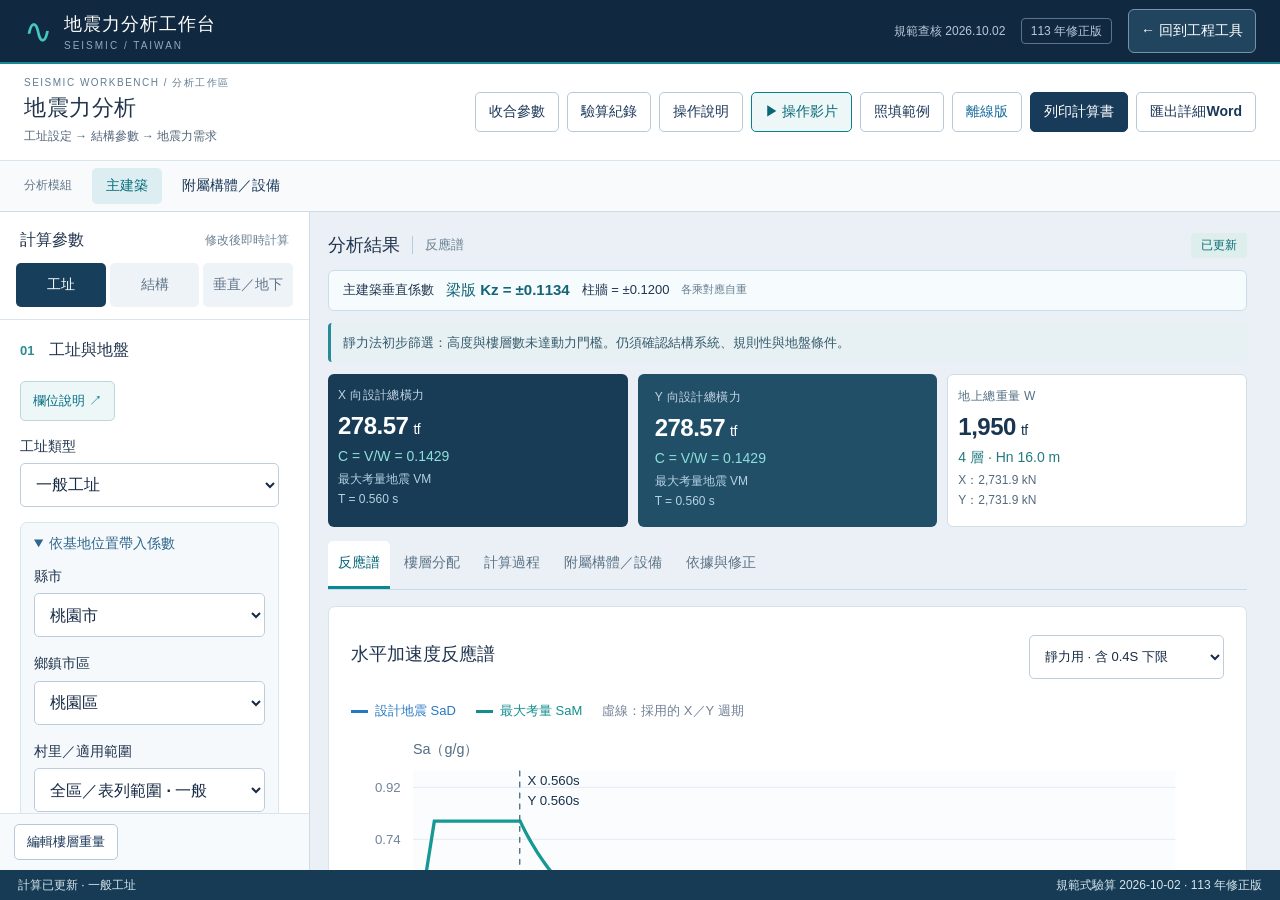
==== commit 223aa15a: "Add narrated Chinese operation tutorial with chapters and offline playback" ====
--- a/index.html
+++ b/index.html
@@ -1,6 +1,6 @@
-<!doctype html><html lang="zh-Hant"><head><meta charset="UTF-8"><meta name="viewport" content="width=device-width, initial-scale=1"><title>地震力分析工作台</title><meta name="description" content="臺灣建築物地震力互動計算，一般工址、臺北盆地、近斷層與完整計算過程。"><link rel="icon" href="data:image/svg+xml,%3Csvg xmlns='http://www.w3.org/2000/svg' viewBox='0 0 32 32'%3E%3Crect width='32' height='32' rx='6' fill='%23132640'/%3E%3Cpath d='M3 18h6l3-10 5 17 4-12 3 5h5' fill='none' stroke='%2339c6be' stroke-width='2'/%3E%3C/svg%3E"><link rel="stylesheet" href="style.css?v=20261002-guide2"><style id="hub-return-style">.header-actions{display:flex;align-items:center;gap:16px}.hub-return{display:inline-flex;align-items:center;justify-content:center;min-height:44px;padding:8px 12px;border:1px solid #7693aa;border-radius:6px;color:#fff;background:#21455f;font-size:14px;font-weight:600;white-space:nowrap;text-decoration:none}.hub-return:hover{background:#2c5875;text-decoration:none}.hub-return:focus-visible{outline:3px solid #70ded5;outline-offset:3px}@media(max-width:1050px){.header-actions .headernote{display:none}}@media(max-width:400px){header{padding-inline:12px}.hub-return{font-size:13px;padding-inline:8px}.brand{gap:6px}.brand b{font-size:16px}}@media print{.header-actions{display:none!important}}</style><style id="vs30-style">#vsPanel{padding:14px 12px;margin-bottom:16px;border:1px solid #bad5de;border-radius:7px;background:#f4fafb}#vsPanel details{margin:0;border:0}#vsPanel summary{font-weight:600;min-height:44px}#vsPanel label{font-size:13px}.vs-layer{padding:12px 0;border-top:1px solid #cadde5}.vs-layer-title{display:flex;justify-content:space-between;align-items:center;gap:8px;margin-bottom:8px}.vs-layer-title button{padding:8px 10px;min-height:44px}.vs-layer small{display:block;line-height:1.7;color:#4e6779}.vs-actions{display:flex;flex-wrap:wrap;gap:8px;margin:14px 0}.vs-actions button{min-height:44px;flex:1}#vsResult{font-variant-numeric:tabular-nums;font-size:14px;overflow-wrap:anywhere}.vs-error{color:#922c28;background:#fff0ec}#vsPanel input{min-width:0;width:100%;font-size:16px}</style></head><body data-mobile-view="parameters">
+<!doctype html><html lang="zh-Hant"><head><meta charset="UTF-8"><meta name="viewport" content="width=device-width, initial-scale=1"><title>地震力分析工作台</title><meta name="description" content="臺灣建築物地震力互動計算，一般工址、臺北盆地、近斷層與完整計算過程。"><link rel="icon" href="data:image/svg+xml,%3Csvg xmlns='http://www.w3.org/2000/svg' viewBox='0 0 32 32'%3E%3Crect width='32' height='32' rx='6' fill='%23132640'/%3E%3Cpath d='M3 18h6l3-10 5 17 4-12 3 5h5' fill='none' stroke='%2339c6be' stroke-width='2'/%3E%3C/svg%3E"><link rel="stylesheet" href="style.css?v=20261002-guide2"><style id="hub-return-style">.header-actions{display:flex;align-items:center;gap:16px}.hub-return{display:inline-flex;align-items:center;justify-content:center;min-height:44px;padding:8px 12px;border:1px solid #7693aa;border-radius:6px;color:#fff;background:#21455f;font-size:14px;font-weight:600;white-space:nowrap;text-decoration:none}.hub-return:hover{background:#2c5875;text-decoration:none}.hub-return:focus-visible{outline:3px solid #70ded5;outline-offset:3px}@media(max-width:1050px){.header-actions .headernote{display:none}}@media(max-width:400px){header{padding-inline:12px}.hub-return{font-size:13px;padding-inline:8px}.brand{gap:6px}.brand b{font-size:16px}}@media print{.header-actions{display:none!important}}</style><style id="vs30-style">#vsPanel{padding:14px 12px;margin-bottom:16px;border:1px solid #bad5de;border-radius:7px;background:#f4fafb}#vsPanel details{margin:0;border:0}#vsPanel summary{font-weight:600;min-height:44px}#vsPanel label{font-size:13px}.vs-layer{padding:12px 0;border-top:1px solid #cadde5}.vs-layer-title{display:flex;justify-content:space-between;align-items:center;gap:8px;margin-bottom:8px}.vs-layer-title button{padding:8px 10px;min-height:44px}.vs-layer small{display:block;line-height:1.7;color:#4e6779}.vs-actions{display:flex;flex-wrap:wrap;gap:8px;margin:14px 0}.vs-actions button{min-height:44px;flex:1}#vsResult{font-variant-numeric:tabular-nums;font-size:14px;overflow-wrap:anywhere}.vs-error{color:#922c28;background:#fff0ec}#vsPanel input{min-width:0;width:100%;font-size:16px}</style><link rel="stylesheet" href="tutorial.css?v=20261008"></head><body data-mobile-view="parameters">
 <header><div class="brand"><span class="mark">∿</span><div><b>地震力分析工作台</b><small>SEISMIC / TAIWAN</small></div></div><div class="header-actions"><div class="headernote">規範查核 2026.10.02 <span>113 年修正版</span></div><a class="hub-return" href="https://jerry597640-droid.github.io/engineering-calculator-hub/" target="_blank" rel="noopener noreferrer" aria-label="回到工程工具（另開分頁）" title="另開工程工具總覽，保留目前計算資料；需網路連線">← 回到工程工具</a></div></header>
-<main><div class="title"><div><div class="overline">SEISMIC WORKBENCH / 分析工作區</div><h1>地震力分析</h1><p>工址設定 → 結構參數 → 地震力需求</p></div><div class="title-actions"><button id="focusInput" aria-pressed="false">收合參數</button><button id="openVerification">驗算紀錄</button><button data-guide="start">操作說明</button><button data-guide="example">照填範例</button><a class="offline-link" href="offline.html" download="地震力分析工作台_離線版.html">離線版</a><button id="print">列印計算書</button></div></div>
+<main><div class="title"><div><div class="overline">SEISMIC WORKBENCH / 分析工作區</div><h1>地震力分析</h1><p>工址設定 → 結構參數 → 地震力需求</p></div><div class="title-actions"><button id="focusInput" aria-pressed="false">收合參數</button><button id="openVerification">驗算紀錄</button><button data-guide="start">操作說明</button><button type="button" class="tutorial-open" data-open-tutorial>▶ 操作影片</button><button data-guide="example">照填範例</button><a class="offline-link" href="offline.html" download="地震力分析工作台_離線版.html">離線版</a><button id="print">列印計算書</button></div></div>
 <div class="workspace-toolbar"><div><span class="workspace-label">分析模組</span><button class="active" id="moduleBuilding" aria-pressed="true">主建築</button><button id="moduleComponent" aria-pressed="false">附屬構體／設備</button></div><span class="workspace-meta">自動重算 · m / tf / s</span></div><div class="workspace"><aside id="inputPanel"><div class="input-heading"><b>計算參數</b><span>修改後即時計算</span></div><div class="input-tabs" role="tablist" aria-label="參數分類"><button id="input-tab-0" role="tab" aria-controls="input-0" aria-selected="true" data-input-tab="0" class="active">工址</button><button id="input-tab-1" role="tab" aria-controls="input-1" aria-selected="false" tabindex="-1" data-input-tab="1">結構</button><button id="input-tab-2" role="tab" aria-controls="input-2" aria-selected="false" tabindex="-1" data-input-tab="2">垂直／地下</button></div><div class="input-scroll">
 <section id="input-0" role="tabpanel" aria-labelledby="input-tab-0"><h2><em>01</em> 工址與地盤</h2><button class="field-help" data-guide="site">欄位說明 ↗</button><label>工址類型<select id="mode"><option value="general">一般工址</option><option value="basin">臺北盆地微分區</option><option value="near">近斷層工址</option></select></label>
 <details class="location-picker" open><summary>依基地位置帶入係數</summary><label>縣市<select id="city"></select></label><label>鄉鎮市區<select id="district"></select></label><label>村里／適用範圍<select id="village"></select></label><button id="applyLocation" class="full">帶入選定工址</button><p class="hint">雙北村里使用 113 年修正表；其餘取自附件。依原操作設定，一般工址選單不列臺北市；臺北市非盆地基地須依表 2-6(b)另查並手動輸入，勿直接套盆地。未列村里須依規範圖 2-1 判定。</p></details>
@@ -26,8 +26,11 @@
 <p class="hint">依據：<a href="https://www.nlma.gov.tw/uploads/files/38755deaa3b5f7ce0ceb3579198361db.pdf" target="_blank" rel="noopener">國土署《建築物耐震設計規範及解說》第四章、表 4-1 與表 4-2</a>。與左側已帶入的工址參數連動，選單選取後請按「帶入選定工址」。</p></section>
 
 <section id="basis" class="tab" hidden><div class="audit-panel"><span class="chapter-tag">2026-10-02 · 計算驗證</span><h2>公式對照與獨立驗算</h2><p>依國土署現行第二、三、四章及係數表核對；以獨立 Python 算式比對 JavaScript 引擎。</p><div class="audit-stats"><b>90<small>主建築測試案例</small></b><b>45<small>設備測試案例</small></b><b>3,471<small>數值斷言通過</small></b></div><p>覆蓋一般／盆地／近斷層、三類地盤、週期限制、三水準包絡、垂直力、樓層平衡、位移用力及設備上下限；45 組 ap／Rp 已逐列核對。最大浮點差 1.71×10⁻¹³。</p><p><a href="verification.html" target="_blank" rel="noopener">開啟完整驗算紀錄與可重現測試說明</a></p><p class="hint">這是程式公式及測試範圍確認，並非個案結構安全簽證。工址表未於本次逐筆重新地理定位，斷層距離與最新里界仍須人工核對。</p></div><h2>計算依據與原檔差異</h2><p>原始資料：2022新版地震力結構輔助設計程式V3_20221016_1.xlsm。網頁重建儲存格公式及查表資料，不需安裝 DLL；未執行原 Windows DLL，未宣稱二進位程式逐項等價。</p><div class="note">查核日期 2026-10-01。國土署現列最新發布為 113 年 3 月 1 日；本工具針對一般建築物地震力需求計算，並非整棟結構耐震合格判定。</div><h3>已更新與修正</h3><ul><li>雙北村里分類改用 113 年修正表 2-6(a)、2-6(b)，保留未列村里須按圖判定的條件。</li><li>一般工址地下室 F426:F428 引用空白 E412、I408；改為 §2.12 的 SDS、I 與深度，分別列出設計、中小度與最大考量地震值。</li><li>近斷層 N338 引用 M3298 的錯誤已排除。中小度地震採不含近斷層效應的地區係數。</li><li>多斷層依 §2.4 先取震區參數最大值再計算 Fa、Fv。原表部分近斷層結果為固定數值，網頁改為即時內插計算。</li><li>動力用彈性反應譜移除原表末點突回 0.4S 的繪圖情形；靜力用仍保留該下限。</li><li>不沿用原表「震度分級」標籤：設計譜係數不能直接視為氣象署實測震度。</li><li>FuM 的分界週期提供規範式 (2-12) 的 T₀D 與附件 T₀M 兩種依據，預設採前者，計算過程明列所選方法。</li><li>原表 0.9V 僅為特定動力分析調整參考，本頁不作無條件折減。</li></ul><h3>使用範圍</h3><p>R 請依表 1-3 及結構細節確認；頁面預設為示範值。FuM 預設按 §2.10.2 將 R 代入式 (2-12)，保留 T₀D；可切換附件 T₀M 演算法比對。此差異應納入設計覆核。層間位移用地震力採 I=1、實際週期及無 0.4S 下限。尚未計算實際側移、意外扭矩、P–Δ、構材強度、弱層、液化、隔震或消能系統。</p><p>高度 ≥50 m、≥15 層或 §3.1 指定條件須另作動力分析。實際設計應由結構專業人員覆核工址、R、載重及模型。</p><h3>官方來源</h3><ul><li><a href="https://www.nlma.gov.tw/ch/legislation/regsearch/175" target="_blank" rel="noopener">國土署｜建築物耐震設計規範及解說</a></li><li><a href="https://www.nlma.gov.tw/uploads/files/26e22debb8e2339ac04e410f8fa49b44.pdf" target="_blank" rel="noopener">第二章｜靜力分析方法</a></li><li><a href="https://www.nlma.gov.tw/uploads/files/039047aa58c2afcc22bf07f9d08f0d56.pdf" target="_blank" rel="noopener">第二章｜係數表與微分區圖</a></li><li><a href="https://gazette.nat.gov.tw/EG_FileManager/eguploadpub/eg030039/ch02/type2/gov10/num6/Eg.pdf" target="_blank" rel="noopener">113 年 3 月 1 日修正發布全文</a></li><li><a href="https://www.nlma.gov.tw/uploads/files/5cf77b5e6f4e97835a4e48ae9bdaec20.pdf" target="_blank" rel="noopener">第三章｜動力分析方法</a></li></ul></section>
-<footer>地震力需求計算 · 長度 m / 重量與力 tf / 週期 s · 1 tf = 9.80665 kN</footer></article></div></main><div class="mobile-workbar" role="group" aria-label="手機工作區"><button data-mobile="parameters" aria-pressed="true"><span>01</span>參數</button><button data-mobile="results" aria-pressed="false"><span>02</span>結果</button><button data-mobile="components" aria-pressed="false"><span>03</span>設備</button><button data-mobile="details" aria-pressed="false"><span>04</span>計算書</button></div><div class="app-statusbar"><span id="appState">計算就緒</span><span>規範式驗算 2026-10-02 · 113 年修正版</span></div><script src="data.js"></script><script src="engine.js"></script><script src="app.js?v=20261005-details"></script><script src="component-engine.js"></script><script src="components.js?v=20261005-details"></script><script src="workbench.js?v=20261002-guide2"></script><dialog id="guideDialog" aria-labelledby="guideTitle"><div class="guide-top"><b id="guideTitle">操作說明與資料來源</b><form method="dialog"><button aria-label="關閉操作說明">關閉 ✕</button></form></div><iframe id="guideFrame" title="操作說明與資料來源" srcdoc="&lt;!doctype html&gt;&lt;html lang=&quot;zh-Hant&quot;&gt;&lt;head&gt;&lt;meta charset=&quot;utf-8&quot;&gt;&lt;meta name=&quot;viewport&quot; content=&quot;width=device-width,initial-scale=1&quot;&gt;&lt;title&gt;操作說明與資料來源｜地震力分析工作台&lt;/title&gt;&lt;style&gt;*{box-sizing:border-box}html{scroll-behavior:smooth;scroll-padding-top:90px}body{margin:0;font:16px/1.8 system-ui,&quot;Microsoft JhengHei&quot;,sans-serif;background:#eef3f7;color:#233b50}header{background:#17384f;color:white;padding:38px max(24px,calc((100vw - 1120px)/2))}header small{letter-spacing:2px;color:#99d7da}h1{font-size:32px;margin:10px 0}header p{color:#c9dce7;max-width:760px}nav{position:sticky;top:0;background:white;border-bottom:1px solid #c9d8e3;padding:10px 20px;display:flex;gap:10px;z-index:2;flex-wrap:wrap}a{color:#086c83}nav a,button{padding:9px 15px;border:1px solid #b6cad7;background:white;border-radius:6px;font:inherit;font-size:14px;text-decoration:none;cursor:pointer;min-height:44px;color:#16485e}main{max-width:1160px;margin:auto;padding:24px 20px 60px}.toc{display:flex;flex-wrap:wrap;gap:8px 20px;margin:0 0 24px;padding:20px;background:#dfeef2;border-radius:8px}.toc a{font-size:14px}section{background:white;padding:28px;border:1px solid #d3dfe8;border-radius:9px;margin-bottom:22px}h2{font-size:23px;margin:0 0 18px;color:#164f68}p{margin:12px 0}li{margin:10px 0}strong,b{color:inherit}.tablewrap{overflow:auto;border:1px solid #dae5ed;border-radius:6px;margin:18px 0}table{width:100%;border-collapse:collapse;min-width:850px;table-layout:fixed;font-size:14px}th,td{text-align:left;vertical-align:top;padding:14px;border-bottom:1px solid #dfe7ee;overflow-wrap:anywhere}th{background:#eaf2f6;color:#315a70}th:first-child{width:18%}th:nth-child(2){width:25%}th:nth-child(3){width:27%}td:first-child{font-weight:650}tr:nth-child(even){background:#f9fbfd}.notice,.example{padding:18px;border-left:4px solid #248f9b;background:#ecf6f7;border-radius:4px;margin:20px 0}details{border-bottom:1px solid #d4e3eb;padding:12px 0}summary{font-weight:650;cursor:pointer;min-height:44px}footer{font-size:13px;color:#658092;text-align:center;padding:20px}a:focus-visible,button:focus-visible,summary:focus-visible{outline:3px solid #07939f;outline-offset:3px}@media(max-width:640px){header{padding:26px 18px}h1{font-size:25px}main{padding:16px 12px}section{padding:20px 16px}h2{font-size:20px}nav{position:static;padding:10px 12px;gap:6px}nav a,button{font-size:14px;padding:10px}.tablewrap{border:0;overflow:visible}table,thead,tbody,tr,th,td{display:block;min-width:0;width:100%;table-layout:auto}thead{display:none}tr{border:1px solid #cbdce6;border-radius:6px;margin-bottom:14px;padding:6px 12px}td{padding:10px 0;border:0}td:first-child{font-size:17px;color:#125b72;border-bottom:1px solid #d8e6ed}td:not(:first-child):before{content:attr(data-label);display:block;font-size:12px;font-weight:650;color:#668295;margin-bottom:4px}.notice,.example{padding:14px}.toc{padding:16px}ol{padding-left:24px}}@media print{@page{size:A4 landscape;margin:14mm}body{background:white;font-size:11px;line-height:1.6}header{background:white;color:#123;padding:0}header small,header p{color:#456}h1{font-size:24px}nav,.toc,.no-print{display:none}main{padding:0;max-width:none}section{border:0;padding:10px 0;margin-bottom:12px}h2{font-size:18px;break-after:avoid}table{font-size:10px;min-width:0}th,td{padding:7px}tr{break-inside:avoid}.tablewrap{overflow:visible}thead{display:table-header-group}a{color:#123;text-decoration:none}.notice,.example{padding:10px}footer{font-size:10px}}&lt;/style&gt;&lt;/head&gt;&lt;body&gt;&lt;header&gt;&lt;small&gt;SEISMIC WORKBENCH / USER GUIDE&lt;/small&gt;&lt;h1&gt;操作說明與資料來源&lt;/h1&gt;&lt;p&gt;每一格填什麼、向誰索取、結果怎麼讀。&lt;br&gt;適用 2026-10-02 版 · 主建築／附屬構體與設備 · 手機及離線適用&lt;/p&gt;&lt;/header&gt;&lt;nav&gt;&lt;a href=&quot;https://jerry597640-droid.github.io/seismic-force-calculator/&quot; target=&quot;_blank&quot; rel=&quot;noopener&quot;&gt;開啟線上工作台&lt;/a&gt;&lt;button onclick=&quot;window.print()&quot;&gt;列印／存為 PDF&lt;/button&gt;&lt;button id=&quot;saveGuide&quot;&gt;下載離線說明&lt;/button&gt;&lt;a href=&quot;#start&quot;&gt;回到操作順序&lt;/a&gt;&lt;a href=&quot;#vs30&quot;&gt;Vs30 分層計算與範例&lt;/a&gt;&lt;/nav&gt;&lt;main&gt;&lt;div class=&quot;toc&quot; aria-label=&quot;章節目錄&quot;&gt;&lt;a href=&quot;#start&quot;&gt;01　先備資料與操作順序&lt;/a&gt;&lt;a href=&quot;#site&quot;&gt;02　工址與地盤&lt;/a&gt;&lt;a href=&quot;#structure&quot;&gt;03　建築與結構參數&lt;/a&gt;&lt;a href=&quot;#vertical&quot;&gt;04　垂直／地下與樓層重量&lt;/a&gt;&lt;a href=&quot;#equipment&quot;&gt;05　附屬構體、非結構構材與設備&lt;/a&gt;&lt;a href=&quot;#outputs&quot;&gt;06　哪些表格不用填？結果如何讀？&lt;/a&gt;&lt;a href=&quot;#example&quot;&gt;07　可照著輸入的完整範例&lt;/a&gt;&lt;a href=&quot;#records&quot;&gt;08　資料來源紀錄與常見問題&lt;/a&gt;&lt;a href=&quot;#sources&quot;&gt;09　官方依據與檔案來源&lt;/a&gt;&lt;/div&gt;&lt;section id=&quot;start&quot;&gt;&lt;h2&gt;01　先備資料與操作順序&lt;/h2&gt;&lt;p&gt;適用版本：2026-10-02 地震力分析工作台。操作說明依目前程式欄位編製；法規入口於 2026-10-02 查核，官方列最新修正發布為 113 年 3 月 1 日。開啟時的數字是教學示範，尚未代表您的基地。&lt;/p&gt;&lt;div class=&quot;notice&quot;&gt;&lt;b&gt;先確認基面。&lt;/b&gt;請由結構設計者依規範 §1.4 確認分析基面；Hn、樓層 h 與設備 hx 必須使用同一基準。地下深度 H 則依 §2.12 使用該地下樓層距地表的深度，不能與 h 混用。&lt;/div&gt;&lt;ol&gt;&lt;li&gt;&lt;b&gt;蒐集資料：&lt;/b&gt;基地地址／地籍與位置圖、地質鑽探報告、建築剖面與用途、結構系統及分析報告、各層重量計算表；設備分析另備設備型錄、運轉重量、支承與錨定圖。&lt;/li&gt;&lt;li&gt;&lt;b&gt;設定工址：&lt;/b&gt;選工址類型 → 縣市／鄉鎮／村里 → 按「帶入選定工址」；核對地盤及係數。近斷層另填適用斷層及距離。&lt;/li&gt;&lt;li&gt;&lt;b&gt;設定結構：&lt;/b&gt;填 Hn、I、αy、X/Y 週期與 R，確認不規則性及特殊系統；一般設計保留 FuM 的規範模式。&lt;/li&gt;&lt;li&gt;&lt;b&gt;整理重量：&lt;/b&gt;按「編輯樓層重量」，按實際模型由下而上輸入 h、W；確認總重及頂層標高。&lt;/li&gt;&lt;li&gt;&lt;b&gt;垂直與地下：&lt;/b&gt;填 Tv、Rv 及要檢視之地下樓層 H、重量；本頁一次只算一個地下樓層。&lt;/li&gt;&lt;li&gt;&lt;b&gt;設備需求：&lt;/b&gt;選「附屬構體／設備」，依實際類型、重量、位置及用途輸入；承載力可留白。&lt;/li&gt;&lt;li&gt;&lt;b&gt;讀取與留存：&lt;/b&gt;看控制地震力與係數、樓層分配、計算過程和提示；使用「列印計算書」保存 PDF，再由設計者覆核輸入依據。&lt;/li&gt;&lt;/ol&gt;&lt;p&gt;桌面採左側參數、右側結果；「收合參數」可放大結果區。手機以底部「參數／結果／設備／計算書」切換；參數區上方再選「工址／結構／垂直／地下」。寬表格可在表格範圍左右滑動。&lt;/p&gt;&lt;p&gt;&lt;b&gt;儲存方式：&lt;/b&gt;一般數值修改即時重算，但位置選單須按「帶入選定工址」。目前沒有專案存檔、匯入或自動保存輸入；重新整理會回到預設值。「離線版」下載的是程式，並非當次個案資料，請另外保存計算書及輸入紀錄。&lt;/p&gt;&lt;/section&gt;&lt;section id=&quot;site&quot;&gt;&lt;h2&gt;02　工址與地盤&lt;/h2&gt;&lt;div class=&quot;tablewrap&quot;&gt;&lt;table&gt;&lt;thead&gt;&lt;tr&gt;&lt;th&gt;介面欄位&lt;/th&gt;&lt;th&gt;填寫內容／單位&lt;/th&gt;&lt;th&gt;資料從哪裡取得&lt;/th&gt;&lt;th&gt;填寫與判讀提醒&lt;/th&gt;&lt;/tr&gt;&lt;/thead&gt;&lt;tbody&gt;&lt;tr&gt;&lt;td data-label=&quot;介面欄位&quot;&gt;工址類型&lt;/td&gt;&lt;td data-label=&quot;填寫內容／單位&quot;&gt;一般工址／臺北盆地微分區／近斷層工址。&lt;/td&gt;&lt;td data-label=&quot;資料從哪裡取得&quot;&gt;基地位置圖＋官方第二章與圖表 [2][3]，由結構／大地設計者判定。&lt;/td&gt;&lt;td data-label=&quot;填寫與判讀提醒&quot;&gt;不是依縣市名稱直接決定；同一行政區可能有不同適用範圍。&lt;/td&gt;&lt;/tr&gt;&lt;tr&gt;&lt;td data-label=&quot;介面欄位&quot;&gt;縣市、鄉鎮市區、村里／適用範圍&lt;/td&gt;&lt;td data-label=&quot;填寫內容／單位&quot;&gt;依實際基地逐級選取，再按「帶入選定工址」。&lt;/td&gt;&lt;td data-label=&quot;資料從哪裡取得&quot;&gt;地籍、門牌、測量座標及官方表列範圍；里界變更需查新舊對照。&lt;/td&gt;&lt;td data-label=&quot;填寫與判讀提醒&quot;&gt;選單僅用來查表，不會定位基地。雙北資料採 113 年修正表；其餘由原附件擷取，仍須核對官方表。&lt;/td&gt;&lt;/tr&gt;&lt;tr&gt;&lt;td data-label=&quot;介面欄位&quot;&gt;地盤分類&lt;/td&gt;&lt;td data-label=&quot;填寫內容／單位&quot;&gt;第一、二或三類（無單位）；畫面按 Vs30 顯示 ≥270、180–270、&lt;180 m/s。&lt;/td&gt;&lt;td data-label=&quot;資料從哪裡取得&quot;&gt;基地鑽探／地質調查報告中的上部 30 m 平均剪力波速或規範允許之地盤分類資料，請大地設計者確認。&lt;/td&gt;&lt;td data-label=&quot;填寫與判讀提醒&quot;&gt;不要僅憑縣市、土壤名稱或單一深度的波速推定；缺資料應補足判定依據。盆地模式另採其規定。&lt;/td&gt;&lt;/tr&gt;&lt;tr&gt;&lt;td data-label=&quot;介面欄位&quot;&gt;Sˢᴰ、S¹ᴰ、Sˢᴹ、S¹ᴹ（四格）&lt;/td&gt;&lt;td data-label=&quot;填寫內容／單位&quot;&gt;依序填設計地震短週期、1 秒及最大考量地震短週期、1 秒的「震區」係數；正數、無因次。&lt;/td&gt;&lt;td data-label=&quot;資料從哪裡取得&quot;&gt;官方第二章震區係數表／113 年修正資料 [2][3][5]；也可由位置帶入後覆核。&lt;/td&gt;&lt;td data-label=&quot;填寫與判讀提醒&quot;&gt;不要填已經地盤放大的 SDS、SD1、SMS、SM1；Fa、Fv 由程式另算，否則會重複放大。近斷層模式此四格仍為一般區域基準值。&lt;/td&gt;&lt;/tr&gt;&lt;tr&gt;&lt;td data-label=&quot;介面欄位&quot;&gt;臺北微分區&lt;/td&gt;&lt;td data-label=&quot;填寫內容／單位&quot;&gt;依表選一區 T₀=1.60 s、二區 1.30 s 或三區 1.05 s。&lt;/td&gt;&lt;td data-label=&quot;資料從哪裡取得&quot;&gt;官方表 2-6(a)、2-6(b)、2-6(c)及微分區圖；未列村里依適用圖判定 [3][5]。&lt;/td&gt;&lt;td data-label=&quot;填寫與判讀提醒&quot;&gt;盆地模式直接用 SDS=0.6、SMS=0.8 及微分區週期，不再乘一般地盤放大。&lt;/td&gt;&lt;/tr&gt;&lt;tr&gt;&lt;td data-label=&quot;介面欄位&quot;&gt;斷層／表列行政區組別&lt;/td&gt;&lt;td data-label=&quot;填寫內容／單位&quot;&gt;近斷層模式加入所有適用斷層，並核對所示行政區。&lt;/td&gt;&lt;td data-label=&quot;資料從哪裡取得&quot;&gt;規範近斷層表、基地調查及最新官方斷層跡線資料；由大地／結構設計者確認版本。&lt;/td&gt;&lt;td data-label=&quot;填寫與判讀提醒&quot;&gt;同名斷層可能分成不同適用行政區組別，不能只看名稱；程式不會自動找出所有鄰近斷層。&lt;/td&gt;&lt;/tr&gt;&lt;tr&gt;&lt;td data-label=&quot;介面欄位&quot;&gt;最短水平距離&lt;/td&gt;&lt;td data-label=&quot;填寫內容／單位&quot;&gt;基地至適用斷層跡線的最短水平距離，km，≥0。&lt;/td&gt;&lt;td data-label=&quot;資料從哪裡取得&quot;&gt;以確認過的基地與斷層圖資進行 GIS／測量作業，留存圖資日期、坐標系統及量測圖。&lt;/td&gt;&lt;td data-label=&quot;填寫與判讀提醒&quot;&gt;不是道路距離、到行政區中心距離或震源深度。程式於表列距離間內插，端點外取端值，再逐參數取多斷層包絡。&lt;/td&gt;&lt;/tr&gt;&lt;/tbody&gt;&lt;/table&gt;&lt;/div&gt;&lt;div class=&quot;notice&quot;&gt;&lt;b&gt;臺北選單規則：&lt;/b&gt;盆地模式只列臺北市與新北市；依既有操作設定，一般模式不列臺北市。臺北市仍存在非盆地基地，遇此情況請依表 2-6(b)查值後，在一般模式手動填四個震區係數，並另記實際地址；不要用其他縣市帶入值代替，也不要誤選盆地。位置摘要未必反映手動修改，覆核時應看實際輸入值並附資料來源。&lt;/div&gt;&lt;/section&gt;&lt;section id=&quot;structure&quot;&gt;&lt;h2&gt;03　建築與結構參數&lt;/h2&gt;&lt;div class=&quot;tablewrap&quot;&gt;&lt;table&gt;&lt;thead&gt;&lt;tr&gt;&lt;th&gt;介面欄位&lt;/th&gt;&lt;th&gt;填寫內容／單位&lt;/th&gt;&lt;th&gt;資料從哪裡取得&lt;/th&gt;&lt;th&gt;填寫與判讀提醒&lt;/th&gt;&lt;/tr&gt;&lt;/thead&gt;&lt;tbody&gt;&lt;tr&gt;&lt;td data-label=&quot;介面欄位&quot;&gt;建築高度 Hn&lt;/td&gt;&lt;td data-label=&quot;填寫內容／單位&quot;&gt;基面至頂層的高度，m，&gt;0。&lt;/td&gt;&lt;td data-label=&quot;資料從哪裡取得&quot;&gt;建築剖面、結構分析模型及設計者確認的基面。&lt;/td&gt;&lt;td data-label=&quot;填寫與判讀提醒&quot;&gt;與樓層表頂層 h 一致；直接修改 Hn 會同比例調整所有樓層標高，修改後要再逐層確認。&lt;/td&gt;&lt;/tr&gt;&lt;tr&gt;&lt;td data-label=&quot;介面欄位&quot;&gt;用途係數 I&lt;/td&gt;&lt;td data-label=&quot;填寫內容／單位&quot;&gt;依實際用途選 1.00／1.25／1.50。&lt;/td&gt;&lt;td data-label=&quot;資料從哪裡取得&quot;&gt;使用執照／核准用途、業主功能要求及規範 §2.8 [2]。&lt;/td&gt;&lt;td data-label=&quot;填寫與判讀提醒&quot;&gt;選單文字為摘要；是否屬指定公眾、重要或危險物品用途須按完整條文判定，不能只按建物名稱。&lt;/td&gt;&lt;/tr&gt;&lt;tr&gt;&lt;td data-label=&quot;介面欄位&quot;&gt;設計方法與 αy&lt;/td&gt;&lt;td data-label=&quot;填寫內容／單位&quot;&gt;選與實際分析及載重組合相符的方法；本工具提供 1.0、1.2、1.5。&lt;/td&gt;&lt;td data-label=&quot;資料從哪裡取得&quot;&gt;結構設計準則、計算書載重組合及 §2.2 [2]。&lt;/td&gt;&lt;td data-label=&quot;填寫與判讀提醒&quot;&gt;不是材料種類選項，也不是為降低地震力而自行調整的折減係數；請設計者確認。&lt;/td&gt;&lt;/tr&gt;&lt;tr&gt;&lt;td data-label=&quot;介面欄位&quot;&gt;FuM 分界週期依據&lt;/td&gt;&lt;td data-label=&quot;填寫內容／單位&quot;&gt;一般使用預設「規範 §2.10.2／T₀D」；附件 T₀M 模式供原檔比對。&lt;/td&gt;&lt;td data-label=&quot;資料從哪裡取得&quot;&gt;官方 §2.10.2、式 (2-12)，以及原附件公式比較紀錄。&lt;/td&gt;&lt;td data-label=&quot;填寫與判讀提醒&quot;&gt;兩模式可能得不同結果；須於計算書註記採用方式，不應挑選較小結果。&lt;/td&gt;&lt;/tr&gt;&lt;tr&gt;&lt;td data-label=&quot;介面欄位&quot;&gt;X/Y 向：經驗週期類別 Ct&lt;/td&gt;&lt;td data-label=&quot;填寫內容／單位&quot;&gt;分方向選實際抗側力系統；選項 0.070、0.085、0.050。&lt;/td&gt;&lt;td data-label=&quot;資料從哪裡取得&quot;&gt;結構平面、系統設計說明與 §2.6 [2]。&lt;/td&gt;&lt;td data-label=&quot;填寫與判讀提醒&quot;&gt;程式用 Tc=Ct×Hn^0.75 作週期上限比較。Ct 與 R 必須分別確認，不會互相自動選定。&lt;/td&gt;&lt;/tr&gt;&lt;tr&gt;&lt;td data-label=&quot;介面欄位&quot;&gt;X/Y 向：分析週期 Tx、Ty&lt;/td&gt;&lt;td data-label=&quot;填寫內容／單位&quot;&gt;各方向代表性分析週期，s，&gt;0。&lt;/td&gt;&lt;td data-label=&quot;資料從哪裡取得&quot;&gt;結構分析模型的模態／週期報告，確認方向及有效參與振態；由分析者提供。&lt;/td&gt;&lt;td data-label=&quot;填寫與判讀提醒&quot;&gt;不可直接填模態序號。畫面預設 0.56 s 是示範；強度計算採 min(T分析,1.4Tc)，輸入仍應是原分析週期。&lt;/td&gt;&lt;/tr&gt;&lt;tr&gt;&lt;td data-label=&quot;介面欄位&quot;&gt;X/Y 向：韌性容量 Rx、Ry&lt;/td&gt;&lt;td data-label=&quot;填寫內容／單位&quot;&gt;各方向符合實際系統的 R；本工具支援 1–5。&lt;/td&gt;&lt;td data-label=&quot;資料從哪裡取得&quot;&gt;官方表 1-3、結構系統與韌性細節圖／計算書 [1][6]。&lt;/td&gt;&lt;td data-label=&quot;填寫與判讀提醒&quot;&gt;不要套用其他規範同名 R；預設 4 不代表所有 RC 結構。若表列系統或特殊條件超出功能，應另作分析。&lt;/td&gt;&lt;/tr&gt;&lt;tr&gt;&lt;td data-label=&quot;介面欄位&quot;&gt;表 1-1／1-2 指定不規則性&lt;/td&gt;&lt;td data-label=&quot;填寫內容／單位&quot;&gt;依結構配置、質量、勁度等評估選有／無。&lt;/td&gt;&lt;td data-label=&quot;資料從哪裡取得&quot;&gt;結構平立面、層重量／層勁度分析及規範表 1-1、1-2 [1]。&lt;/td&gt;&lt;td data-label=&quot;填寫與判讀提醒&quot;&gt;預設「無」是示範；本工具沒有由模型自動判斷不規則性。&lt;/td&gt;&lt;/tr&gt;&lt;tr&gt;&lt;td data-label=&quot;介面欄位&quot;&gt;全高度結構系統是否不同&lt;/td&gt;&lt;td data-label=&quot;填寫內容／單位&quot;&gt;沿高度抗側力系統相同／不同。&lt;/td&gt;&lt;td data-label=&quot;資料從哪裡取得&quot;&gt;結構設計總說明、立面、轉換層及系統配置圖。&lt;/td&gt;&lt;td data-label=&quot;填寫與判讀提醒&quot;&gt;由設計者判定，會影響動力分析初步提示。&lt;/td&gt;&lt;/tr&gt;&lt;tr&gt;&lt;td data-label=&quot;介面欄位&quot;&gt;其他需專案分析條件&lt;/td&gt;&lt;td data-label=&quot;填寫內容／單位&quot;&gt;有隔震、消能或其他特殊條件時選「有」。&lt;/td&gt;&lt;td data-label=&quot;資料從哪裡取得&quot;&gt;專案設計準則、隔震／消能設計報告與規範適用章節。&lt;/td&gt;&lt;td data-label=&quot;填寫與判讀提醒&quot;&gt;提示不等於完成專案分析；即使選無，也不表示所有動力分析適用條件已檢核。&lt;/td&gt;&lt;/tr&gt;&lt;/tbody&gt;&lt;/table&gt;&lt;/div&gt;&lt;/section&gt;&lt;section id=&quot;vertical&quot;&gt;&lt;h2&gt;04　垂直／地下與樓層重量&lt;/h2&gt;&lt;div class=&quot;tablewrap&quot;&gt;&lt;table&gt;&lt;thead&gt;&lt;tr&gt;&lt;th&gt;介面欄位&lt;/th&gt;&lt;th&gt;填寫內容／單位&lt;/th&gt;&lt;th&gt;資料從哪裡取得&lt;/th&gt;&lt;th&gt;填寫與判讀提醒&lt;/th&gt;&lt;/tr&gt;&lt;/thead&gt;&lt;tbody&gt;&lt;tr&gt;&lt;td data-label=&quot;介面欄位&quot;&gt;垂直週期 Tv&lt;/td&gt;&lt;td data-label=&quot;填寫內容／單位&quot;&gt;垂直方向分析週期，s，&gt;0。&lt;/td&gt;&lt;td data-label=&quot;資料從哪裡取得&quot;&gt;垂直振動分析、梁版／相關系統之分析報告及 §2.18 [2]，由設計者選定。&lt;/td&gt;&lt;td data-label=&quot;填寫與判讀提醒&quot;&gt;不可直接沿用水平週期；預設 0.1 s 僅供示範。&lt;/td&gt;&lt;/tr&gt;&lt;tr&gt;&lt;td data-label=&quot;介面欄位&quot;&gt;垂直韌性 Rv&lt;/td&gt;&lt;td data-label=&quot;填寫內容／單位&quot;&gt;符合垂直受力系統的韌性容量；本工具範圍 1–3。&lt;/td&gt;&lt;td data-label=&quot;資料從哪裡取得&quot;&gt;結構韌性設計細節與 §2.18，由結構設計者提供。&lt;/td&gt;&lt;td data-label=&quot;填寫與判讀提醒&quot;&gt;取 3 須具相應設計細節，不能因是預設值就直接採用。&lt;/td&gt;&lt;/tr&gt;&lt;tr&gt;&lt;td data-label=&quot;介面欄位&quot;&gt;地下室深度 H&lt;/td&gt;&lt;td data-label=&quot;填寫內容／單位&quot;&gt;要計算的「該地下樓層」距地表深度，m，≥0。&lt;/td&gt;&lt;td data-label=&quot;資料從哪裡取得&quot;&gt;建築／結構剖面及 §2.12 [2]。&lt;/td&gt;&lt;td data-label=&quot;填寫與判讀提醒&quot;&gt;不是整棟地下室總深度套用各層；要分析不同地下樓層時，逐層換 H 與該層重量。&lt;/td&gt;&lt;/tr&gt;&lt;tr&gt;&lt;td data-label=&quot;介面欄位&quot;&gt;地下該層重量&lt;/td&gt;&lt;td data-label=&quot;填寫內容／單位&quot;&gt;該地下樓層的靜載重，tf，&gt;0。&lt;/td&gt;&lt;td data-label=&quot;資料從哪裡取得&quot;&gt;地下該層靜載重計算書與 §2.12，由結構設計者確認納入範圍。&lt;/td&gt;&lt;td data-label=&quot;填寫與判讀提醒&quot;&gt;不納入本工具地上總重 W。無地下室時忽略地下結果；目前欄位仍須保持有效正數，不能把示範結果當成實際地下樓層。&lt;/td&gt;&lt;/tr&gt;&lt;tr&gt;&lt;td data-label=&quot;介面欄位&quot;&gt;樓層（樓層分配表）&lt;/td&gt;&lt;td data-label=&quot;填寫內容／單位&quot;&gt;程式自動由下而上命名 1F、2F…；用新增／移除調整數量。&lt;/td&gt;&lt;td data-label=&quot;資料從哪裡取得&quot;&gt;結構模型中的各層質量配置。&lt;/td&gt;&lt;td data-label=&quot;填寫與判讀提醒&quot;&gt;目前不支援自訂樓層名稱；夾層、屋突等應由設計者確認如何建模及與實際圖面對應。新增列會帶示範高度與重量，須自行改正。&lt;/td&gt;&lt;/tr&gt;&lt;tr&gt;&lt;td data-label=&quot;介面欄位&quot;&gt;h（樓層表）&lt;/td&gt;&lt;td data-label=&quot;填寫內容／單位&quot;&gt;各層距基面的標高，m，正數且由下而上遞增。&lt;/td&gt;&lt;td data-label=&quot;資料從哪裡取得&quot;&gt;剖面圖／模型樓層標高表，扣除所選基面高程。&lt;/td&gt;&lt;td data-label=&quot;填寫與判讀提醒&quot;&gt;是累計標高，不是單層層高。例如層高均 4 m 的四層，填 4、8、12、16。改頂層 h 會更新 Hn。&lt;/td&gt;&lt;/tr&gt;&lt;tr&gt;&lt;td data-label=&quot;介面欄位&quot;&gt;W（樓層表）&lt;/td&gt;&lt;td data-label=&quot;填寫內容／單位&quot;&gt;各層地震計算重量，tf，&gt;0。&lt;/td&gt;&lt;td data-label=&quot;資料從哪裡取得&quot;&gt;逐層重量清冊：結構自重、附加靜載、隔間、設備及內容物、規範要求的活載部分；核對模型質量來源。&lt;/td&gt;&lt;td data-label=&quot;填寫與判讀提醒&quot;&gt;依 §2.2 定義逐項確認，不是直接填樓地板面積、活載強度或質量密度；避免設備與自重重複計入。總 W 由各列加總，無須另填。&lt;/td&gt;&lt;/tr&gt;&lt;/tbody&gt;&lt;/table&gt;&lt;/div&gt;&lt;p&gt;&lt;b&gt;單位範例：&lt;/b&gt;若某層經確認的均佈重量為 0.8 tf/m²、分攤面積 500 m²，該項重量為 400 tf；再加其餘未包含項目。這只是換算示範，0.8 並非本工具建議載重。1 tf=9.80665 kN；若資料為 kN，除以 9.80665 後填入。&lt;/p&gt;&lt;/section&gt;&lt;section id=&quot;equipment&quot;&gt;&lt;h2&gt;05　附屬構體、非結構構材與設備&lt;/h2&gt;&lt;div class=&quot;tablewrap&quot;&gt;&lt;table&gt;&lt;thead&gt;&lt;tr&gt;&lt;th&gt;介面欄位&lt;/th&gt;&lt;th&gt;填寫內容／單位&lt;/th&gt;&lt;th&gt;資料從哪裡取得&lt;/th&gt;&lt;th&gt;填寫與判讀提醒&lt;/th&gt;&lt;/tr&gt;&lt;/thead&gt;&lt;tbody&gt;&lt;tr&gt;&lt;td data-label=&quot;介面欄位&quot;&gt;連動工址 SDS、I、hn&lt;/td&gt;&lt;td data-label=&quot;填寫內容／單位&quot;&gt;自動讀取主建築；此處不用再填。&lt;/td&gt;&lt;td data-label=&quot;資料從哪裡取得&quot;&gt;已確認的主建築工址、用途與高度。&lt;/td&gt;&lt;td data-label=&quot;填寫與判讀提醒&quot;&gt;先完成主建築有效輸入；核對模組上方連動摘要，換設備不會換工址。&lt;/td&gt;&lt;/tr&gt;&lt;tr&gt;&lt;td data-label=&quot;介面欄位&quot;&gt;係數表&lt;/td&gt;&lt;td data-label=&quot;填寫內容／單位&quot;&gt;表 4-1（部分構體／非結構構材）、表 4-2（機電設備）或自訂。&lt;/td&gt;&lt;td data-label=&quot;資料從哪裡取得&quot;&gt;官方第四章及表 4-1、4-2 [4]。&lt;/td&gt;&lt;td data-label=&quot;填寫與判讀提醒&quot;&gt;依實際構材、變形能力、支承及附件分類，不能僅用設備商品名稱猜選。&lt;/td&gt;&lt;/tr&gt;&lt;tr&gt;&lt;td data-label=&quot;介面欄位&quot;&gt;構材／設備類型&lt;/td&gt;&lt;td data-label=&quot;填寫內容／單位&quot;&gt;選與實際安裝及固定方式相符的類型。&lt;/td&gt;&lt;td data-label=&quot;資料從哪裡取得&quot;&gt;建築／機電圖、設備安裝圖、廠商資料與官方係數表。&lt;/td&gt;&lt;td data-label=&quot;填寫與判讀提醒&quot;&gt;有無隔振、懸吊、懸臂、側撐及接頭型式會影響分類；請設計者確認。&lt;/td&gt;&lt;/tr&gt;&lt;tr&gt;&lt;td data-label=&quot;介面欄位&quot;&gt;共振放大 ap、反應折減 Rp&lt;/td&gt;&lt;td data-label=&quot;填寫內容／單位&quot;&gt;一般由類型自動帶入唯讀值；自訂模式才可輸入。ap&gt;0，Rp≥1，皆無因次。&lt;/td&gt;&lt;td data-label=&quot;資料從哪裡取得&quot;&gt;官方係數表；自訂值須有經設計者接受的試驗／分析與適用依據。&lt;/td&gt;&lt;td data-label=&quot;填寫與判讀提醒&quot;&gt;不要把主建築 R 填成設備 Rp；畫面數值隨類型自動更新。&lt;/td&gt;&lt;/tr&gt;&lt;tr&gt;&lt;td data-label=&quot;介面欄位&quot;&gt;自訂係數依據&lt;/td&gt;&lt;td data-label=&quot;填寫內容／單位&quot;&gt;自訂模式必填文字：報告名稱、編號、版次、頁次／條文。&lt;/td&gt;&lt;td data-label=&quot;資料從哪裡取得&quot;&gt;可追溯的試驗、分析或設計依據文件。&lt;/td&gt;&lt;td data-label=&quot;填寫與判讀提醒&quot;&gt;程式僅檢查是否填文字，不會審查文件可信度或自動核准替代設計。&lt;/td&gt;&lt;/tr&gt;&lt;tr&gt;&lt;td data-label=&quot;介面欄位&quot;&gt;自重／操作重量 Wp&lt;/td&gt;&lt;td data-label=&quot;填寫內容／單位&quot;&gt;設備或構材的操作狀態重量，tf，&gt;0。&lt;/td&gt;&lt;td data-label=&quot;資料從哪裡取得&quot;&gt;廠商型錄、設備重量表、滿載／運轉工況資料；含需計入的液體、儲物及附件。&lt;/td&gt;&lt;td data-label=&quot;填寫與判讀提醒&quot;&gt;例如 1,250 kg 操作質量約填 1.25 tf；確認不是乾重／出貨重量。重量不因高度改變。&lt;/td&gt;&lt;/tr&gt;&lt;tr&gt;&lt;td data-label=&quot;介面欄位&quot;&gt;安裝樓層&lt;/td&gt;&lt;td data-label=&quot;填寫內容／單位&quot;&gt;選屋頂、基面、已輸入樓層或自行輸入 hx。&lt;/td&gt;&lt;td data-label=&quot;資料從哪裡取得&quot;&gt;設備配置、安裝剖面與結構樓層表。&lt;/td&gt;&lt;td data-label=&quot;填寫與判讀提醒&quot;&gt;屋頂連動 hn；基面為 0；樓層選項由樓層表更新。&lt;/td&gt;&lt;/tr&gt;&lt;tr&gt;&lt;td data-label=&quot;介面欄位&quot;&gt;所在樓層距基面高度 hx&lt;/td&gt;&lt;td data-label=&quot;填寫內容／單位&quot;&gt;自動帶入；「自行輸入」時可填，m，0≤hx≤hn。&lt;/td&gt;&lt;td data-label=&quot;資料從哪裡取得&quot;&gt;設備支承所在樓層的標高及主建築基面。&lt;/td&gt;&lt;td data-label=&quot;填寫與判讀提醒&quot;&gt;此為支承所在樓層高度，不是設備本身高度或任意重心標高；屋突等特殊配置須另確認適用性。&lt;/td&gt;&lt;/tr&gt;&lt;tr&gt;&lt;td data-label=&quot;介面欄位&quot;&gt;構材／設備用途 Ip&lt;/td&gt;&lt;td data-label=&quot;填寫內容／單位&quot;&gt;一般基準 1.0，指定必要機能／危險等用途選 1.5。&lt;/td&gt;&lt;td data-label=&quot;資料從哪裡取得&quot;&gt;設備用途說明、業主功能需求、危險物料資料及第四章 [4]。&lt;/td&gt;&lt;td data-label=&quot;填寫與判讀提醒&quot;&gt;採用值由程式取 max(所選設備用途係數,建築 I)；不要另乘一次建築 I。&lt;/td&gt;&lt;/tr&gt;&lt;tr&gt;&lt;td data-label=&quot;介面欄位&quot;&gt;水平設計承載力（選填）&lt;/td&gt;&lt;td data-label=&quot;填寫內容／單位&quot;&gt;與需求相同設計基準的整體系統水平承載力，tf，正數；不比較就留白。&lt;/td&gt;&lt;td data-label=&quot;資料從哪裡取得&quot;&gt;結構／固定系統設計計算、有效試驗報告，由設計者確認折減及破壞模式。&lt;/td&gt;&lt;td data-label=&quot;填寫與判讀提醒&quot;&gt;不能直接填單支錨栓型錄極限值或未考慮邊距、間距、基材的乘積。&lt;/td&gt;&lt;/tr&gt;&lt;tr&gt;&lt;td data-label=&quot;介面欄位&quot;&gt;垂直設計承載力（選填）&lt;/td&gt;&lt;td data-label=&quot;填寫內容／單位&quot;&gt;相同設計基準的系統垂直承載力，tf，正數；不比較就留白。&lt;/td&gt;&lt;td data-label=&quot;資料從哪裡取得&quot;&gt;支承／錨定系統垂直受力設計資料。&lt;/td&gt;&lt;td data-label=&quot;填寫與判讀提醒&quot;&gt;程式只有一格，以垂直地震力絕對值作分量比較；正負方向能力不同時須另行檢核，並加入重力、力矩及拉剪互制。&lt;/td&gt;&lt;/tr&gt;&lt;/tbody&gt;&lt;/table&gt;&lt;/div&gt;&lt;div class=&quot;notice&quot;&gt;「需求 ≤ 輸入承載力」只表示本次分量的數值比較，不代表錨栓、接頭或整體系統設計完成。本模組不會把地震總力自動合理分配至每支錨栓，也未執行相對位移或機能維持檢核。&lt;/div&gt;&lt;/section&gt;&lt;section id=&quot;outputs&quot;&gt;&lt;h2&gt;06　哪些表格不用填？結果如何讀？&lt;/h2&gt;&lt;div class=&quot;tablewrap&quot;&gt;&lt;table&gt;&lt;thead&gt;&lt;tr&gt;&lt;th&gt;介面欄位&lt;/th&gt;&lt;th&gt;填寫內容／單位&lt;/th&gt;&lt;th&gt;資料從哪裡取得&lt;/th&gt;&lt;th&gt;填寫與判讀提醒&lt;/th&gt;&lt;/tr&gt;&lt;/thead&gt;&lt;tbody&gt;&lt;tr&gt;&lt;td data-label=&quot;介面欄位&quot;&gt;X、Y 向地震力卡片&lt;/td&gt;&lt;td data-label=&quot;填寫內容／單位&quot;&gt;自動：V（tf）、C=V/W、採用週期及控制工況。&lt;/td&gt;&lt;td data-label=&quot;資料從哪裡取得&quot;&gt;四個震區係數、地盤、I、αy、T、R 與樓層總重。&lt;/td&gt;&lt;td data-label=&quot;填寫與判讀提醒&quot;&gt;C 為三水準取最大後的控制係數；若要看單獨設計地震 Cd，至「計算過程」第 06 步。不要把 C 當氣象震度。&lt;/td&gt;&lt;/tr&gt;&lt;tr&gt;&lt;td data-label=&quot;介面欄位&quot;&gt;主建築垂直係數&lt;/td&gt;&lt;td data-label=&quot;填寫內容／單位&quot;&gt;自動：梁版 Kz、柱牆自重垂直係數，無因次，均考慮 ±。&lt;/td&gt;&lt;td data-label=&quot;資料從哪裡取得&quot;&gt;工址、I、αy、Tv、Rv 等。&lt;/td&gt;&lt;td data-label=&quot;填寫與判讀提醒&quot;&gt;各乘「對應」重量，不是兩者各乘整棟 W 再重複相加。&lt;/td&gt;&lt;/tr&gt;&lt;tr&gt;&lt;td data-label=&quot;介面欄位&quot;&gt;反應譜／工址係數表&lt;/td&gt;&lt;td data-label=&quot;填寫內容／單位&quot;&gt;圖表自動產生；可選靜力用譜或 5% 彈性譜。&lt;/td&gt;&lt;td data-label=&quot;資料從哪裡取得&quot;&gt;原震區係數及地盤放大或盆地分區。&lt;/td&gt;&lt;td data-label=&quot;填寫與判讀提醒&quot;&gt;Fa、Fv、SDS、SD1、SMS、SM1、T₀D、T₀M 為結果，不再手填。彈性譜不等於完成模態分析。&lt;/td&gt;&lt;/tr&gt;&lt;tr&gt;&lt;td data-label=&quot;介面欄位&quot;&gt;樓層分配結果&lt;/td&gt;&lt;td data-label=&quot;填寫內容／單位&quot;&gt;Fx、Fy 為各層外加地震力；Qx、Qy 為該層累積剪力，tf。&lt;/td&gt;&lt;td data-label=&quot;資料從哪裡取得&quot;&gt;控制 V、週期、各層 h 與 W。&lt;/td&gt;&lt;td data-label=&quot;填寫與判讀提醒&quot;&gt;樓層輸入表可編輯，分配結果表不用填。把 Fx/Fy 和 Qx/Qy 同時當外力輸入模型會重複。&lt;/td&gt;&lt;/tr&gt;&lt;tr&gt;&lt;td data-label=&quot;介面欄位&quot;&gt;逐步計算各表&lt;/td&gt;&lt;td data-label=&quot;填寫內容／單位&quot;&gt;自動列週期限制、韌性、譜值、三水準、垂直、位移用力及地下各工況。&lt;/td&gt;&lt;td data-label=&quot;資料從哪裡取得&quot;&gt;目前所有輸入；可「展開全部」檢視。&lt;/td&gt;&lt;td data-label=&quot;填寫與判讀提醒&quot;&gt;位移用地震力尚未求出實際側移；地下三工況應各自配合分析，不直接相加。&lt;/td&gt;&lt;/tr&gt;&lt;tr&gt;&lt;td data-label=&quot;介面欄位&quot;&gt;設備水平／垂直係數與地震力&lt;/td&gt;&lt;td data-label=&quot;填寫內容／單位&quot;&gt;自動：Ch=Fph/Wp、Cv=±Fpv/Wp，及力 tf/kN。&lt;/td&gt;&lt;td data-label=&quot;資料從哪裡取得&quot;&gt;主建築 SDS、模式、I、hn 和設備 ap、Rp、Wp、hx、Ip。&lt;/td&gt;&lt;td data-label=&quot;填寫與判讀提醒&quot;&gt;係數是無因次；水平已經上下限限制。設備垂直力與主建築梁版垂直力是不同的計算項目。&lt;/td&gt;&lt;/tr&gt;&lt;tr&gt;&lt;td data-label=&quot;介面欄位&quot;&gt;設備上下限與承載力比較&lt;/td&gt;&lt;td data-label=&quot;填寫內容／單位&quot;&gt;自動：基本式、下限、上限、採用力、需求／承載力。&lt;/td&gt;&lt;td data-label=&quot;資料從哪裡取得&quot;&gt;設備輸入與選填承載力。&lt;/td&gt;&lt;td data-label=&quot;填寫與判讀提醒&quot;&gt;留白顯示「未檢核」，不等於不合格；比值≤1 也不是完整設計通過。&lt;/td&gt;&lt;/tr&gt;&lt;/tbody&gt;&lt;/table&gt;&lt;/div&gt;&lt;/section&gt;&lt;section id=&quot;vs30&quot;&gt;&lt;h2&gt;Vs30：分層輸入與自動地盤分類&lt;/h2&gt;&lt;p&gt;在「參數 → 工址」選擇「分層厚度＋Vs 自動判定」，由工址地表 0 m 起逐層輸入。一般工址與近斷層工址會自動帶入分類、更新 Fa／Fv 與地震力；手動模式只預覽分層結果。臺北盆地仍依微分區，不套用這套三類分類。&lt;/p&gt;&lt;div class=&quot;tablewrap&quot;&gt;&lt;table&gt;&lt;thead&gt;&lt;tr&gt;&lt;th&gt;欄位&lt;/th&gt;&lt;th&gt;輸入內容&lt;/th&gt;&lt;th&gt;資料來源&lt;/th&gt;&lt;/tr&gt;&lt;/thead&gt;&lt;tbody&gt;&lt;tr&gt;&lt;td&gt;厚度 d（m）&lt;/td&gt;&lt;td&gt;每層厚度＝層底深度－層頂深度。從地表連續排列，含填土與岩層；不能跳層或從基礎底起算。&lt;/td&gt;&lt;td&gt;地質鑽探柱狀圖、地層分層與波速剖面。&lt;/td&gt;&lt;/tr&gt;&lt;tr&gt;&lt;td&gt;Vs（m/s）&lt;/td&gt;&lt;td&gt;該層代表剪力波速，須大於 0。&lt;/td&gt;&lt;td&gt;地勘波速試驗報告（例如井測或表面波法）；或由專業人員核對 §2.5 適用條件後提供的換算值。此功能不自動把 N 值換算 Vs。&lt;/td&gt;&lt;/tr&gt;&lt;tr&gt;&lt;td&gt;資料來源&lt;/td&gt;&lt;td&gt;建議填寫報告名稱、孔號、頁次、測試／換算方法。&lt;/td&gt;&lt;td&gt;原始地勘報告，會列入計算過程與列印計算書。&lt;/td&gt;&lt;/tr&gt;&lt;/tbody&gt;&lt;/table&gt;&lt;/div&gt;&lt;h3&gt;計算與檢查順序&lt;/h3&gt;&lt;ol&gt;&lt;li&gt;檢查每一列的厚度與 Vs 都是正有限數值；空白、零、負值均不接受。刪除不使用的空白列。&lt;/li&gt;&lt;li&gt;累加各層厚度產生層頂、層底深度。若不足 30 m，停止自動分類與地震力計算，不補值、不外推。&lt;/li&gt;&lt;li&gt;超過 30 m 時，採用厚度 dᵢ＝max(0, min(原厚度, 30－層頂深度))。例如層頂 25 m、厚 10 m，只計 5 m；全在 30 m 以下的層不計入。&lt;/li&gt;&lt;li&gt;計算傳遞時間 Σ(dᵢ/Vsᵢ)，再求 Vs30＝30／Σ(dᵢ/Vsᵢ)。不是算術平均，也不是 Σ(dᵢ×Vsᵢ)/30。&lt;/li&gt;&lt;li&gt;以未四捨五入值比較：Vs30 ≥270 為第一類（堅實）；180≤Vs30&amp;lt;270 為第二類（普通）；Vs30&amp;lt;180 為第三類（軟弱）。僅對浮點運算極微小誤差作界線容差處理。&lt;/li&gt;&lt;li&gt;自動模式鎖定地盤分類選單並重算主建築及設備需求；修改為無效資料時清除結果。切回手動模式可自行選擇分類，計算書註明手動來源。&lt;/li&gt;&lt;/ol&gt;&lt;h3&gt;可照著輸入的例子&lt;/h3&gt;&lt;p&gt;按「載入教學範例」可填入以下假設資料，並切換分層自動模式；這不是實際工址的地勘資料。&lt;/p&gt;&lt;div class=&quot;tablewrap&quot;&gt;&lt;table&gt;&lt;thead&gt;&lt;tr&gt;&lt;th&gt;層&lt;/th&gt;&lt;th&gt;深度（m）&lt;/th&gt;&lt;th&gt;厚度（m）&lt;/th&gt;&lt;th&gt;Vs（m/s）&lt;/th&gt;&lt;th&gt;d/Vs（s）&lt;/th&gt;&lt;/tr&gt;&lt;/thead&gt;&lt;tbody&gt;&lt;tr&gt;&lt;td&gt;1&lt;/td&gt;&lt;td&gt;0–5&lt;/td&gt;&lt;td&gt;5&lt;/td&gt;&lt;td&gt;150&lt;/td&gt;&lt;td&gt;0.03333333&lt;/td&gt;&lt;/tr&gt;&lt;tr&gt;&lt;td&gt;2&lt;/td&gt;&lt;td&gt;5–15&lt;/td&gt;&lt;td&gt;10&lt;/td&gt;&lt;td&gt;200&lt;/td&gt;&lt;td&gt;0.05000000&lt;/td&gt;&lt;/tr&gt;&lt;tr&gt;&lt;td&gt;3&lt;/td&gt;&lt;td&gt;15–30&lt;/td&gt;&lt;td&gt;15&lt;/td&gt;&lt;td&gt;300&lt;/td&gt;&lt;td&gt;0.05000000&lt;/td&gt;&lt;/tr&gt;&lt;/tbody&gt;&lt;/table&gt;&lt;/div&gt;&lt;p&gt;&lt;strong&gt;Vs30＝30／(5/150＋10/200＋15/300)＝225 m/s → 第二類地盤。&lt;/strong&gt;第三層改為 20 m 時，仍只採用其中 15 m，結果不變；改為 10 m 時，總厚度 25 m，會提示尚缺 5 m 並暫停自動模式的地震力計算。單層厚度 30 m、Vs 180 m/s 應為第二類；Vs 270 m/s 應為第一類。&lt;/p&gt;&lt;p&gt;請於「結果 → 計算過程 → Vs30 與地盤分類」核對每層採用厚度及傳遞時間；列印計算書也會包含這些資料。重新整理不保留輸入，請先列印留存。離線版包含相同功能與說明。&lt;/p&gt;&lt;p&gt;依據：&lt;a href=&quot;https://www.nlma.gov.tw/uploads/files/26e22debb8e2339ac04e410f8fa49b44.pdf&quot; target=&quot;_blank&quot; rel=&quot;noopener&quot;&gt;國土署《建築物耐震設計規範及解說》§2.5、式 (2-5a)&lt;/a&gt;（2026-10-05 核對）。Vs30 分類不等同液化或整體地質安全評估，特殊地盤條件仍須由地工專業判斷。&lt;/p&gt;&lt;/section&gt;&lt;section id=&quot;example&quot;&gt;&lt;h2&gt;07　可照著輸入的完整範例&lt;/h2&gt;&lt;p&gt;先完成 A「四層主建築」，再接著完成 B「屋頂設備」。所有數值皆為教學假設，沒有對應實際基地或設計案；用途是熟悉欄位及比對結果。&lt;/p&gt;&lt;div class=&quot;notice&quot;&gt;&lt;b&gt;開始前：&lt;/b&gt;此範例要手動設定工址係數，不需要選真實地址，也不要按「帶入選定工址」。位置選單顯示的預設地址不是本範例所在地。若正在處理實際個案，請先保存計算書，再另開工作台練習。&lt;/div&gt;&lt;h3&gt;A-1　工址頁籤：照填以下數值&lt;/h3&gt;&lt;div class=&quot;tablewrap&quot;&gt;&lt;table&gt;&lt;thead&gt;&lt;tr&gt;&lt;th&gt;欄位&lt;/th&gt;&lt;th&gt;填入／選擇&lt;/th&gt;&lt;th&gt;操作提醒&lt;/th&gt;&lt;/tr&gt;&lt;/thead&gt;&lt;tbody&gt;&lt;tr&gt;&lt;td data-label=&quot;欄位&quot;&gt;工址類型&lt;/td&gt;&lt;td data-label=&quot;填入／選擇&quot;&gt;一般工址&lt;/td&gt;&lt;td data-label=&quot;操作提醒&quot;&gt;先切換類型，再填下面四格。&lt;/td&gt;&lt;/tr&gt;&lt;tr&gt;&lt;td data-label=&quot;欄位&quot;&gt;縣市／區域／村里&lt;/td&gt;&lt;td data-label=&quot;填入／選擇&quot;&gt;不用設定&lt;/td&gt;&lt;td data-label=&quot;操作提醒&quot;&gt;本例使用假設係數；不要按「帶入選定工址」。&lt;/td&gt;&lt;/tr&gt;&lt;tr&gt;&lt;td data-label=&quot;欄位&quot;&gt;地盤分類&lt;/td&gt;&lt;td data-label=&quot;填入／選擇&quot;&gt;第一類&lt;/td&gt;&lt;td data-label=&quot;操作提醒&quot;&gt;本例假設，由示範資料指定。&lt;/td&gt;&lt;/tr&gt;&lt;tr&gt;&lt;td data-label=&quot;欄位&quot;&gt;設計・短週期 Sˢᴰ&lt;/td&gt;&lt;td data-label=&quot;填入／選擇&quot;&gt;0.60&lt;/td&gt;&lt;td data-label=&quot;操作提醒&quot;&gt;尚未乘地盤放大係數的震區值。&lt;/td&gt;&lt;/tr&gt;&lt;tr&gt;&lt;td data-label=&quot;欄位&quot;&gt;設計・1 秒 S¹ᴰ&lt;/td&gt;&lt;td data-label=&quot;填入／選擇&quot;&gt;0.30&lt;/td&gt;&lt;td data-label=&quot;操作提醒&quot;&gt;無因次。&lt;/td&gt;&lt;/tr&gt;&lt;tr&gt;&lt;td data-label=&quot;欄位&quot;&gt;最大・短週期 Sˢᴹ&lt;/td&gt;&lt;td data-label=&quot;填入／選擇&quot;&gt;0.80&lt;/td&gt;&lt;td data-label=&quot;操作提醒&quot;&gt;無因次。&lt;/td&gt;&lt;/tr&gt;&lt;tr&gt;&lt;td data-label=&quot;欄位&quot;&gt;最大・1 秒 S¹ᴹ&lt;/td&gt;&lt;td data-label=&quot;填入／選擇&quot;&gt;0.45&lt;/td&gt;&lt;td data-label=&quot;操作提醒&quot;&gt;輸入後自動計算。&lt;/td&gt;&lt;/tr&gt;&lt;/tbody&gt;&lt;/table&gt;&lt;/div&gt;&lt;h3&gt;A-2　結構頁籤：X、Y 向都要填&lt;/h3&gt;&lt;div class=&quot;tablewrap&quot;&gt;&lt;table&gt;&lt;thead&gt;&lt;tr&gt;&lt;th&gt;欄位&lt;/th&gt;&lt;th&gt;填入／選擇&lt;/th&gt;&lt;th&gt;操作提醒&lt;/th&gt;&lt;/tr&gt;&lt;/thead&gt;&lt;tbody&gt;&lt;tr&gt;&lt;td data-label=&quot;欄位&quot;&gt;建築高度 Hn&lt;/td&gt;&lt;td data-label=&quot;填入／選擇&quot;&gt;16 m&lt;/td&gt;&lt;td data-label=&quot;操作提醒&quot;&gt;先填高度，再於下一步核對樓層標高。&lt;/td&gt;&lt;/tr&gt;&lt;tr&gt;&lt;td data-label=&quot;欄位&quot;&gt;用途係數 I&lt;/td&gt;&lt;td data-label=&quot;填入／選擇&quot;&gt;1.00 · 一般&lt;/td&gt;&lt;td data-label=&quot;操作提醒&quot;&gt;教學用途假設。&lt;/td&gt;&lt;/tr&gt;&lt;tr&gt;&lt;td data-label=&quot;欄位&quot;&gt;設計方法與 αy&lt;/td&gt;&lt;td data-label=&quot;填入／選擇&quot;&gt;強度／極限設計，E 因子 1.0 · αy=1.0&lt;/td&gt;&lt;td data-label=&quot;操作提醒&quot;&gt;請依選單完整名稱選取。&lt;/td&gt;&lt;/tr&gt;&lt;tr&gt;&lt;td data-label=&quot;欄位&quot;&gt;FuM 分界週期依據&lt;/td&gt;&lt;td data-label=&quot;填入／選擇&quot;&gt;規範 §2.10.2 代入式 (2-12) · T₀D&lt;/td&gt;&lt;td data-label=&quot;操作提醒&quot;&gt;不要選附件 T₀M 模式。&lt;/td&gt;&lt;/tr&gt;&lt;tr&gt;&lt;td data-label=&quot;欄位&quot;&gt;X 向經驗週期類別&lt;/td&gt;&lt;td data-label=&quot;填入／選擇&quot;&gt;RC／SRC 剛構架、鋼偏心斜撐 · 0.070&lt;/td&gt;&lt;td data-label=&quot;操作提醒&quot;&gt;本例 Ct=0.070。&lt;/td&gt;&lt;/tr&gt;&lt;tr&gt;&lt;td data-label=&quot;欄位&quot;&gt;分析週期 Tx&lt;/td&gt;&lt;td data-label=&quot;填入／選擇&quot;&gt;0.56 s&lt;/td&gt;&lt;td data-label=&quot;操作提醒&quot;&gt;手動填入。&lt;/td&gt;&lt;/tr&gt;&lt;tr&gt;&lt;td data-label=&quot;欄位&quot;&gt;韌性容量 Rx&lt;/td&gt;&lt;td data-label=&quot;填入／選擇&quot;&gt;4&lt;/td&gt;&lt;td data-label=&quot;操作提醒&quot;&gt;本例假設；實際工程須核對結構系統。&lt;/td&gt;&lt;/tr&gt;&lt;tr&gt;&lt;td data-label=&quot;欄位&quot;&gt;Y 向經驗週期類別&lt;/td&gt;&lt;td data-label=&quot;填入／選擇&quot;&gt;RC／SRC 剛構架、鋼偏心斜撐 · 0.070&lt;/td&gt;&lt;td data-label=&quot;操作提醒&quot;&gt;與 X 向相同。&lt;/td&gt;&lt;/tr&gt;&lt;tr&gt;&lt;td data-label=&quot;欄位&quot;&gt;分析週期 Ty&lt;/td&gt;&lt;td data-label=&quot;填入／選擇&quot;&gt;0.56 s&lt;/td&gt;&lt;td data-label=&quot;操作提醒&quot;&gt;手動填入。&lt;/td&gt;&lt;/tr&gt;&lt;tr&gt;&lt;td data-label=&quot;欄位&quot;&gt;韌性容量 Ry&lt;/td&gt;&lt;td data-label=&quot;填入／選擇&quot;&gt;4&lt;/td&gt;&lt;td data-label=&quot;操作提醒&quot;&gt;手動填入。&lt;/td&gt;&lt;/tr&gt;&lt;tr&gt;&lt;td data-label=&quot;欄位&quot;&gt;指定不規則性&lt;/td&gt;&lt;td data-label=&quot;填入／選擇&quot;&gt;無（示範假設）&lt;/td&gt;&lt;td data-label=&quot;操作提醒&quot;&gt;本範例假設。&lt;/td&gt;&lt;/tr&gt;&lt;tr&gt;&lt;td data-label=&quot;欄位&quot;&gt;全高度結構系統是否不同&lt;/td&gt;&lt;td data-label=&quot;填入／選擇&quot;&gt;相同&lt;/td&gt;&lt;td data-label=&quot;操作提醒&quot;&gt;本範例假設。&lt;/td&gt;&lt;/tr&gt;&lt;tr&gt;&lt;td data-label=&quot;欄位&quot;&gt;其他需專案分析條件&lt;/td&gt;&lt;td data-label=&quot;填入／選擇&quot;&gt;無（一般基礎固定建築）&lt;/td&gt;&lt;td data-label=&quot;操作提醒&quot;&gt;本範例假設。&lt;/td&gt;&lt;/tr&gt;&lt;/tbody&gt;&lt;/table&gt;&lt;/div&gt;&lt;h3&gt;A-3　樓層分配：保留四列，由下而上填&lt;/h3&gt;&lt;p&gt;按「編輯樓層重量」，或於結果選「樓層分配」。若不是四列，先用新增／移除調整，再依序輸入。h 是距基面的累計高度。&lt;/p&gt;&lt;div class=&quot;tablewrap&quot;&gt;&lt;table&gt;&lt;thead&gt;&lt;tr&gt;&lt;th&gt;樓層&lt;/th&gt;&lt;th&gt;h（m）&lt;/th&gt;&lt;th&gt;W（tf）&lt;/th&gt;&lt;/tr&gt;&lt;/thead&gt;&lt;tbody&gt;&lt;tr&gt;&lt;td data-label=&quot;樓層&quot;&gt;1F&lt;/td&gt;&lt;td data-label=&quot;h（m）&quot;&gt;4&lt;/td&gt;&lt;td data-label=&quot;W（tf）&quot;&gt;500&lt;/td&gt;&lt;/tr&gt;&lt;tr&gt;&lt;td data-label=&quot;樓層&quot;&gt;2F&lt;/td&gt;&lt;td data-label=&quot;h（m）&quot;&gt;8&lt;/td&gt;&lt;td data-label=&quot;W（tf）&quot;&gt;500&lt;/td&gt;&lt;/tr&gt;&lt;tr&gt;&lt;td data-label=&quot;樓層&quot;&gt;3F&lt;/td&gt;&lt;td data-label=&quot;h（m）&quot;&gt;12&lt;/td&gt;&lt;td data-label=&quot;W（tf）&quot;&gt;500&lt;/td&gt;&lt;/tr&gt;&lt;tr&gt;&lt;td data-label=&quot;樓層&quot;&gt;4F／頂層&lt;/td&gt;&lt;td data-label=&quot;h（m）&quot;&gt;16&lt;/td&gt;&lt;td data-label=&quot;W（tf）&quot;&gt;450&lt;/td&gt;&lt;/tr&gt;&lt;/tbody&gt;&lt;/table&gt;&lt;/div&gt;&lt;h3&gt;A-4　垂直／地下頁籤&lt;/h3&gt;&lt;div class=&quot;tablewrap&quot;&gt;&lt;table&gt;&lt;thead&gt;&lt;tr&gt;&lt;th&gt;欄位&lt;/th&gt;&lt;th&gt;填入／選擇&lt;/th&gt;&lt;th&gt;操作提醒&lt;/th&gt;&lt;/tr&gt;&lt;/thead&gt;&lt;tbody&gt;&lt;tr&gt;&lt;td data-label=&quot;欄位&quot;&gt;垂直週期 Tv&lt;/td&gt;&lt;td data-label=&quot;填入／選擇&quot;&gt;0.10 s&lt;/td&gt;&lt;td data-label=&quot;操作提醒&quot;&gt;教學假設。&lt;/td&gt;&lt;/tr&gt;&lt;tr&gt;&lt;td data-label=&quot;欄位&quot;&gt;垂直韌性 Rv&lt;/td&gt;&lt;td data-label=&quot;填入／選擇&quot;&gt;3&lt;/td&gt;&lt;td data-label=&quot;操作提醒&quot;&gt;教學假設，實際採用須具相應設計細節。&lt;/td&gt;&lt;/tr&gt;&lt;tr&gt;&lt;td data-label=&quot;欄位&quot;&gt;地下室深度 H&lt;/td&gt;&lt;td data-label=&quot;填入／選擇&quot;&gt;4.6 m&lt;/td&gt;&lt;td data-label=&quot;操作提醒&quot;&gt;假設欲檢視之地下樓層距地表深度。&lt;/td&gt;&lt;/tr&gt;&lt;tr&gt;&lt;td data-label=&quot;欄位&quot;&gt;地下該層重量&lt;/td&gt;&lt;td data-label=&quot;填入／選擇&quot;&gt;500 tf&lt;/td&gt;&lt;td data-label=&quot;操作提醒&quot;&gt;該地下樓層靜載重，不加進前述地上四層總重。&lt;/td&gt;&lt;/tr&gt;&lt;/tbody&gt;&lt;/table&gt;&lt;/div&gt;&lt;h3&gt;A-5　輸入完成後，應看到這些結果&lt;/h3&gt;&lt;div class=&quot;tablewrap&quot;&gt;&lt;table&gt;&lt;thead&gt;&lt;tr&gt;&lt;th&gt;核對位置／項目&lt;/th&gt;&lt;th&gt;預期顯示&lt;/th&gt;&lt;th&gt;說明&lt;/th&gt;&lt;/tr&gt;&lt;/thead&gt;&lt;tbody&gt;&lt;tr&gt;&lt;td data-label=&quot;核對位置／項目&quot;&gt;地上總重量 W&lt;/td&gt;&lt;td data-label=&quot;預期顯示&quot;&gt;1,950 tf&lt;/td&gt;&lt;td data-label=&quot;說明&quot;&gt;500+500+500+450。&lt;/td&gt;&lt;/tr&gt;&lt;tr&gt;&lt;td data-label=&quot;核對位置／項目&quot;&gt;工址 SDS／SD1／SMS／SM1&lt;/td&gt;&lt;td data-label=&quot;預期顯示&quot;&gt;0.6000／0.3000／0.8000／0.4500&lt;/td&gt;&lt;td data-label=&quot;說明&quot;&gt;本例第一類地盤放大係數均為 1。&lt;/td&gt;&lt;/tr&gt;&lt;tr&gt;&lt;td data-label=&quot;核對位置／項目&quot;&gt;X、Y 向設計總橫力&lt;/td&gt;&lt;td data-label=&quot;預期顯示&quot;&gt;各 278.57 tf&lt;/td&gt;&lt;td data-label=&quot;說明&quot;&gt;最大考量地震 VM 控制。&lt;/td&gt;&lt;/tr&gt;&lt;tr&gt;&lt;td data-label=&quot;核對位置／項目&quot;&gt;X、Y 向控制係數 C&lt;/td&gt;&lt;td data-label=&quot;預期顯示&quot;&gt;各 0.1429&lt;/td&gt;&lt;td data-label=&quot;說明&quot;&gt;未四捨五入約 0.142857。&lt;/td&gt;&lt;/tr&gt;&lt;tr&gt;&lt;td data-label=&quot;核對位置／項目&quot;&gt;梁版垂直係數 Kz&lt;/td&gt;&lt;td data-label=&quot;預期顯示&quot;&gt;±0.1134&lt;/td&gt;&lt;td data-label=&quot;說明&quot;&gt;乘對應梁版靜載重。&lt;/td&gt;&lt;/tr&gt;&lt;tr&gt;&lt;td data-label=&quot;核對位置／項目&quot;&gt;柱牆自重垂直係數&lt;/td&gt;&lt;td data-label=&quot;預期顯示&quot;&gt;±0.1200&lt;/td&gt;&lt;td data-label=&quot;說明&quot;&gt;乘對應柱牆自重。&lt;/td&gt;&lt;/tr&gt;&lt;tr&gt;&lt;td data-label=&quot;核對位置／項目&quot;&gt;地下設計地震 K／水平力&lt;/td&gt;&lt;td data-label=&quot;預期顯示&quot;&gt;0.0531／26.55 tf&lt;/td&gt;&lt;td data-label=&quot;說明&quot;&gt;於計算過程「地下室各地震工況」查看。&lt;/td&gt;&lt;/tr&gt;&lt;/tbody&gt;&lt;/table&gt;&lt;/div&gt;&lt;p&gt;樓層分配結果應如下。X、Y 相同；F 為各層外力，Q 為樓層剪力，不能把兩者都當外加力。&lt;/p&gt;&lt;div class=&quot;tablewrap&quot;&gt;&lt;table&gt;&lt;thead&gt;&lt;tr&gt;&lt;th&gt;樓層&lt;/th&gt;&lt;th&gt;Fx＝Fy（tf）&lt;/th&gt;&lt;th&gt;Qx＝Qy（tf）&lt;/th&gt;&lt;/tr&gt;&lt;/thead&gt;&lt;tbody&gt;&lt;tr&gt;&lt;td data-label=&quot;樓層&quot;&gt;1F&lt;/td&gt;&lt;td data-label=&quot;Fx＝Fy（tf）&quot;&gt;29.02&lt;/td&gt;&lt;td data-label=&quot;Qx＝Qy（tf）&quot;&gt;278.57&lt;/td&gt;&lt;/tr&gt;&lt;tr&gt;&lt;td data-label=&quot;樓層&quot;&gt;2F&lt;/td&gt;&lt;td data-label=&quot;Fx＝Fy（tf）&quot;&gt;58.04&lt;/td&gt;&lt;td data-label=&quot;Qx＝Qy（tf）&quot;&gt;249.55&lt;/td&gt;&lt;/tr&gt;&lt;tr&gt;&lt;td data-label=&quot;樓層&quot;&gt;3F&lt;/td&gt;&lt;td data-label=&quot;Fx＝Fy（tf）&quot;&gt;87.05&lt;/td&gt;&lt;td data-label=&quot;Qx＝Qy（tf）&quot;&gt;191.52&lt;/td&gt;&lt;/tr&gt;&lt;tr&gt;&lt;td data-label=&quot;樓層&quot;&gt;4F&lt;/td&gt;&lt;td data-label=&quot;Fx＝Fy（tf）&quot;&gt;104.46&lt;/td&gt;&lt;td data-label=&quot;Qx＝Qy（tf）&quot;&gt;104.46&lt;/td&gt;&lt;/tr&gt;&lt;/tbody&gt;&lt;/table&gt;&lt;/div&gt;&lt;h3&gt;B-1　接續 A：屋頂設備逐格輸入&lt;/h3&gt;&lt;p&gt;按「附屬構體／設備」（手機按底部「設備」）。先核對上方連動摘要：一般工址、SDS=0.6000、I=1.00、hn=16.00 m。&lt;/p&gt;&lt;div class=&quot;tablewrap&quot;&gt;&lt;table&gt;&lt;thead&gt;&lt;tr&gt;&lt;th&gt;欄位&lt;/th&gt;&lt;th&gt;填入／選擇&lt;/th&gt;&lt;th&gt;操作提醒&lt;/th&gt;&lt;/tr&gt;&lt;/thead&gt;&lt;tbody&gt;&lt;tr&gt;&lt;td data-label=&quot;欄位&quot;&gt;係數表&lt;/td&gt;&lt;td data-label=&quot;填入／選擇&quot;&gt;表 4-2 · 機電設備附件&lt;/td&gt;&lt;td data-label=&quot;操作提醒&quot;&gt;先選表，再選類型。&lt;/td&gt;&lt;/tr&gt;&lt;tr&gt;&lt;td data-label=&quot;欄位&quot;&gt;構材／設備類型&lt;/td&gt;&lt;td data-label=&quot;填入／選擇&quot;&gt;一般機械：鍋爐、熱水器&lt;/td&gt;&lt;td data-label=&quot;操作提醒&quot;&gt;僅示範分類。&lt;/td&gt;&lt;/tr&gt;&lt;tr&gt;&lt;td data-label=&quot;欄位&quot;&gt;共振放大 ap&lt;/td&gt;&lt;td data-label=&quot;填入／選擇&quot;&gt;1（自動）&lt;/td&gt;&lt;td data-label=&quot;操作提醒&quot;&gt;不用手動修改。&lt;/td&gt;&lt;/tr&gt;&lt;tr&gt;&lt;td data-label=&quot;欄位&quot;&gt;地震反應折減 Rp&lt;/td&gt;&lt;td data-label=&quot;填入／選擇&quot;&gt;2.5（自動）&lt;/td&gt;&lt;td data-label=&quot;操作提醒&quot;&gt;不用手動修改。&lt;/td&gt;&lt;/tr&gt;&lt;tr&gt;&lt;td data-label=&quot;欄位&quot;&gt;操作重量 Wp&lt;/td&gt;&lt;td data-label=&quot;填入／選擇&quot;&gt;1 tf&lt;/td&gt;&lt;td data-label=&quot;操作提醒&quot;&gt;假設操作重量約 1,000 kg。&lt;/td&gt;&lt;/tr&gt;&lt;tr&gt;&lt;td data-label=&quot;欄位&quot;&gt;安裝樓層&lt;/td&gt;&lt;td data-label=&quot;填入／選擇&quot;&gt;屋頂（自動連動 hn）&lt;/td&gt;&lt;td data-label=&quot;操作提醒&quot;&gt;hx 應自動顯示 16 m。&lt;/td&gt;&lt;/tr&gt;&lt;tr&gt;&lt;td data-label=&quot;欄位&quot;&gt;構材／設備用途&lt;/td&gt;&lt;td data-label=&quot;填入／選擇&quot;&gt;一般用途 · 基準 Ip=1.0&lt;/td&gt;&lt;td data-label=&quot;操作提醒&quot;&gt;本例建築 I=1，採用 Ip 仍為 1。&lt;/td&gt;&lt;/tr&gt;&lt;tr&gt;&lt;td data-label=&quot;欄位&quot;&gt;水平／垂直設計承載力&lt;/td&gt;&lt;td data-label=&quot;填入／選擇&quot;&gt;兩格都留白&lt;/td&gt;&lt;td data-label=&quot;操作提醒&quot;&gt;此範例只算需求，不假設系統承載力。&lt;/td&gt;&lt;/tr&gt;&lt;/tbody&gt;&lt;/table&gt;&lt;/div&gt;&lt;h3&gt;B-2　核對設備結果&lt;/h3&gt;&lt;div class=&quot;tablewrap&quot;&gt;&lt;table&gt;&lt;thead&gt;&lt;tr&gt;&lt;th&gt;項目&lt;/th&gt;&lt;th&gt;預期顯示&lt;/th&gt;&lt;th&gt;說明&lt;/th&gt;&lt;/tr&gt;&lt;/thead&gt;&lt;tbody&gt;&lt;tr&gt;&lt;td data-label=&quot;項目&quot;&gt;設計水平地震力係數&lt;/td&gt;&lt;td data-label=&quot;預期顯示&quot;&gt;0.3600&lt;/td&gt;&lt;td data-label=&quot;說明&quot;&gt;基本式控制。&lt;/td&gt;&lt;/tr&gt;&lt;tr&gt;&lt;td data-label=&quot;項目&quot;&gt;設計垂直地震力係數&lt;/td&gt;&lt;td data-label=&quot;預期顯示&quot;&gt;±0.1800&lt;/td&gt;&lt;td data-label=&quot;說明&quot;&gt;一般工址為水平係數的 1/2。&lt;/td&gt;&lt;/tr&gt;&lt;tr&gt;&lt;td data-label=&quot;項目&quot;&gt;設計水平地震力 Fph&lt;/td&gt;&lt;td data-label=&quot;預期顯示&quot;&gt;0.360 tf（約 3.530 kN）&lt;/td&gt;&lt;td data-label=&quot;說明&quot;&gt;係數 × Wp。&lt;/td&gt;&lt;/tr&gt;&lt;tr&gt;&lt;td data-label=&quot;項目&quot;&gt;設計垂直地震力 ±Fpv&lt;/td&gt;&lt;td data-label=&quot;預期顯示&quot;&gt;±0.180 tf（約 ±1.765 kN）&lt;/td&gt;&lt;td data-label=&quot;說明&quot;&gt;正、負方向都須考慮。&lt;/td&gt;&lt;/tr&gt;&lt;tr&gt;&lt;td data-label=&quot;項目&quot;&gt;水平下限／上限&lt;/td&gt;&lt;td data-label=&quot;預期顯示&quot;&gt;0.1800／0.9600 tf&lt;/td&gt;&lt;td data-label=&quot;說明&quot;&gt;採用力落在兩者之間。&lt;/td&gt;&lt;/tr&gt;&lt;tr&gt;&lt;td data-label=&quot;項目&quot;&gt;承載力比較&lt;/td&gt;&lt;td data-label=&quot;預期顯示&quot;&gt;未檢核&lt;/td&gt;&lt;td data-label=&quot;說明&quot;&gt;因兩格承載力留白，這是正常結果。&lt;/td&gt;&lt;/tr&gt;&lt;/tbody&gt;&lt;/table&gt;&lt;/div&gt;&lt;h3&gt;B-3　再做一次變更練習&lt;/h3&gt;&lt;p&gt;只把 Wp 從 &lt;b&gt;1 改成 2 tf&lt;/b&gt;：水平係數仍為 &lt;b&gt;0.3600&lt;/b&gt;、垂直係數仍為 &lt;b&gt;±0.1800&lt;/b&gt;，水平力變成 &lt;b&gt;0.720 tf&lt;/b&gt;、垂直力變成 &lt;b&gt;±0.360 tf&lt;/b&gt;。確認後把 Wp 改回 1 tf。&lt;/p&gt;&lt;div class=&quot;notice&quot;&gt;&lt;b&gt;結果不一致時依序檢查：&lt;/b&gt;是否又按了位置帶入、是否確為一般工址與第一類地盤、FuM 是否為 T₀D、αy 是否為 1.0、是否正好四個樓層、X/Y 是否都填 0.56 與 R=4，以及設備是否位於屋頂。螢幕四捨五入可能造成末位差異；不要為了湊答案任意調整實際個案參數。&lt;/div&gt;&lt;p&gt;桌面可將本說明「下載離線說明」後另開視窗，與工作台並排照填；手機先記下單一區段，關閉說明輸入，再開啟下一區段。說明視窗開關不會清除輸入。&lt;/p&gt;&lt;/section&gt;&lt;section id=&quot;records&quot;&gt;&lt;h2&gt;08　資料來源紀錄與常見問題&lt;/h2&gt;&lt;p&gt;建議每個案另附一張輸入依據表，記錄「欄位／採用值／來源文件／版次日期／頁碼圖號／提供者／覆核者」。軟體目前沒有這些紀錄欄位，請存於自己的計算書。&lt;/p&gt;&lt;div class=&quot;tablewrap&quot;&gt;&lt;table&gt;&lt;thead&gt;&lt;tr&gt;&lt;th&gt;要取得的資料&lt;/th&gt;&lt;th&gt;建議索取對象&lt;/th&gt;&lt;th&gt;應留存內容&lt;/th&gt;&lt;/tr&gt;&lt;/thead&gt;&lt;tbody&gt;&lt;tr&gt;&lt;td data-label=&quot;要取得的資料&quot;&gt;基地、地盤、斷層距離&lt;/td&gt;&lt;td data-label=&quot;建議索取對象&quot;&gt;業主／測量／大地設計單位&lt;/td&gt;&lt;td data-label=&quot;應留存內容&quot;&gt;位置與量測圖、鑽探報告、分類依據及圖資日期&lt;/td&gt;&lt;/tr&gt;&lt;tr&gt;&lt;td data-label=&quot;要取得的資料&quot;&gt;基面、Hn、T、R、I、αy、各層重量&lt;/td&gt;&lt;td data-label=&quot;建議索取對象&quot;&gt;建築及結構設計單位&lt;/td&gt;&lt;td data-label=&quot;應留存內容&quot;&gt;圖面、模型版次、載重表、模態與系統設計說明&lt;/td&gt;&lt;/tr&gt;&lt;tr&gt;&lt;td data-label=&quot;要取得的資料&quot;&gt;設備 Wp、類型、安裝與用途&lt;/td&gt;&lt;td data-label=&quot;建議索取對象&quot;&gt;機電／設備廠商／業主&lt;/td&gt;&lt;td data-label=&quot;應留存內容&quot;&gt;操作重量證明、安裝圖、運轉狀態與功能要求&lt;/td&gt;&lt;/tr&gt;&lt;tr&gt;&lt;td data-label=&quot;要取得的資料&quot;&gt;支承／錨定系統承載力&lt;/td&gt;&lt;td data-label=&quot;建議索取對象&quot;&gt;固定系統設計者&lt;/td&gt;&lt;td data-label=&quot;應留存內容&quot;&gt;設計／試驗依據、單位、折減與適用限制&lt;/td&gt;&lt;/tr&gt;&lt;/tbody&gt;&lt;/table&gt;&lt;/div&gt;&lt;details open&gt;&lt;summary&gt;找不到村里或資料還沒收到？&lt;/summary&gt;&lt;p&gt;先取得可靠來源，不要把預設值或鄰村數字當成個案資料。行政區改名、跨分區或特殊地盤需要人工判定；工具不會自動補齊地質與結構設計資料。&lt;/p&gt;&lt;/details&gt;&lt;details open&gt;&lt;summary&gt;手機切到結果看不到參數？&lt;/summary&gt;&lt;p&gt;這是單一工作區設計。按底部「參數」返回；要改樓層重量，可由參數底部「編輯樓層重量」進入，或於結果選「樓層分配」。&lt;/p&gt;&lt;/details&gt;&lt;details open&gt;&lt;summary&gt;出現「待修正」或需另作動力分析？&lt;/summary&gt;&lt;p&gt;待修正時請依提示修正空白、非正數、標高順序或範圍；有效後自動重算。「須另作動力／專案分析」表示不能以這張靜力計算表替代必要分析；不是單純改小高度或改選無即可解除的設計問題。&lt;/p&gt;&lt;/details&gt;&lt;details open&gt;&lt;summary&gt;離線怎麼用？&lt;/summary&gt;&lt;p&gt;在工作台下載「離線版」，把 HTML 檔存入裝置後用支援 JavaScript 的瀏覽器開啟。離線版內含本操作說明；查官方連結才需網路。手機若以檔案預覽器開啟可能無法執行，請改用瀏覽器。計算書用瀏覽器列印／分享列印功能保存 PDF；本說明也可單獨列印。&lt;/p&gt;&lt;/details&gt;&lt;p class=&quot;notice&quot;&gt;工具涵蓋地震力需求與所列計算，未完成整棟結構模型、構材強度、錨栓／接頭、扭轉、P–Δ、液化或特殊系統設計。3,471 項數值驗算的範圍請見「驗算紀錄」；資料來源正確性仍需逐案確認。&lt;/p&gt;&lt;/section&gt;&lt;section id=&quot;sources&quot;&gt;&lt;h2&gt;09　官方依據與檔案來源&lt;/h2&gt;&lt;p&gt;以下為查詢入口。若將說明存為離線檔，連結仍需連網；正式設計請留存個案實際適用版本。&lt;/p&gt;&lt;ol&gt;&lt;li id=&quot;s1&quot;&gt;&lt;a target=&quot;_blank&quot; rel=&quot;noopener&quot; href=&quot;https://www.nlma.gov.tw/uploads/files/aecbe2d5916554a9631bacbc69b0f1b7.pdf&quot;&gt;[1] 國土署第一章：通則、基面、不規則性及表 1-3&lt;/a&gt;&lt;/li&gt;&lt;li&gt;&lt;a target=&quot;_blank&quot; rel=&quot;noopener&quot; href=&quot;https://www.nlma.gov.tw/uploads/files/26e22debb8e2339ac04e410f8fa49b44.pdf&quot;&gt;[2] 第二章：靜力分析方法&lt;/a&gt;（工址、重量、週期、用途、地下及垂直等）&lt;/li&gt;&lt;li&gt;&lt;a target=&quot;_blank&quot; rel=&quot;noopener&quot; href=&quot;https://www.nlma.gov.tw/uploads/files/039047aa58c2afcc22bf07f9d08f0d56.pdf&quot;&gt;[3] 第二章圖表：震區、地盤放大、近斷層與微分區&lt;/a&gt;&lt;/li&gt;&lt;li&gt;&lt;a target=&quot;_blank&quot; rel=&quot;noopener&quot; href=&quot;https://www.nlma.gov.tw/uploads/files/38755deaa3b5f7ce0ceb3579198361db.pdf&quot;&gt;[4] 第四章：附屬構體、非結構構材與設備&lt;/a&gt;&lt;/li&gt;&lt;li&gt;&lt;a target=&quot;_blank&quot; rel=&quot;noopener&quot; href=&quot;https://www.nlma.gov.tw/ch/legislation/regsearch/175&quot;&gt;[5] 國土署規範總入口及修正沿革&lt;/a&gt;：113 年 3 月 1 日修正資訊；以入口所列現行文件及公告交互核對。&lt;/li&gt;&lt;li&gt;&lt;a target=&quot;_blank&quot; rel=&quot;noopener&quot; href=&quot;https://www.nlma.gov.tw/ch/legislation/regsearch/175&quot;&gt;[6] 第六章與其他專章&lt;/a&gt;：由總入口選「結構系統設計詳細要求」等章節。&lt;/li&gt;&lt;/ol&gt;&lt;p&gt;&lt;b&gt;程式資料沿革：&lt;/b&gt;原使用者附件「2022新版地震力結構輔助設計程式V3_20221016_1.xlsm」提供公式與查表基礎；網頁另依官方文件修正，雙北採 113 年修正表。原附件不是地質報告、實際設備資料或個案設計簽證。完整修正與測試說明見工作台「驗算紀錄」。&lt;/p&gt;&lt;/section&gt;&lt;/main&gt;&lt;footer&gt;地震力分析工作台 · 操作說明 v2026-10-02 · 欄位依目前介面編製&lt;/footer&gt;&lt;script&gt;document.getElementById(&#x27;saveGuide&#x27;).onclick=()=&gt;{const a=document.createElement(&#x27;a&#x27;);a.href=URL.createObjectURL(new Blob([&#x27;&lt;!doctype html&gt;&#x27;+document.documentElement.outerHTML],{type:&#x27;text/html;charset=utf-8&#x27;}));a.download=&#x27;地震力分析工作台_操作說明.html&#x27;;a.click();setTimeout(()=&gt;URL.revokeObjectURL(a.href),1000);};document.addEventListener(&#x27;click&#x27;,e=&gt;{const a=e.target.closest(&#x27;a[href^=&quot;#&quot;]&#x27;);if(!a)return;e.preventDefault();document.getElementById(a.getAttribute(&#x27;href&#x27;).slice(1))?.scrollIntoView({behavior:&#x27;instant&#x27;,block:&#x27;start&#x27;});});&lt;/script&gt;&lt;/body&gt;&lt;/html&gt;
-"></iframe></dialog><script src="vendor/docx/docx-9.6.1.iife.js"></script><script src="shared/calculation-docx.js"></script><script src="report-ui.js"></script></body></html>
+<footer>地震力需求計算 · 長度 m / 重量與力 tf / 週期 s · 1 tf = 9.80665 kN</footer></article></div></main><div class="mobile-workbar" role="group" aria-label="手機工作區"><button data-mobile="parameters" aria-pressed="true"><span>01</span>參數</button><button data-mobile="results" aria-pressed="false"><span>02</span>結果</button><button data-mobile="components" aria-pressed="false"><span>03</span>設備</button><button data-mobile="details" aria-pressed="false"><span>04</span>計算書</button></div><div class="app-statusbar"><span id="appState">計算就緒</span><span>規範式驗算 2026-10-02 · 113 年修正版</span></div><script src="data.js"></script><script src="engine.js"></script><script src="app.js?v=20261005-details"></script><script src="component-engine.js"></script><script src="components.js?v=20261005-details"></script><script src="workbench.js?v=20261002-guide2"></script><dialog id="guideDialog" aria-labelledby="guideTitle"><div class="guide-top"><b id="guideTitle">操作說明與資料來源</b><form method="dialog"><button aria-label="關閉操作說明">關閉 ✕</button></form></div><iframe id="guideFrame" title="操作說明與資料來源" srcdoc="&lt;!doctype html&gt;&lt;html lang=&quot;zh-Hant&quot;&gt;&lt;head&gt;&lt;meta charset=&quot;utf-8&quot;&gt;&lt;meta name=&quot;viewport&quot; content=&quot;width=device-width,initial-scale=1&quot;&gt;&lt;title&gt;操作說明與資料來源｜地震力分析工作台&lt;/title&gt;&lt;style&gt;*{box-sizing:border-box}html{scroll-behavior:smooth;scroll-padding-top:90px}body{margin:0;font:16px/1.8 system-ui,&quot;Microsoft JhengHei&quot;,sans-serif;background:#eef3f7;color:#233b50}header{background:#17384f;color:white;padding:38px max(24px,calc((100vw - 1120px)/2))}header small{letter-spacing:2px;color:#99d7da}h1{font-size:32px;margin:10px 0}header p{color:#c9dce7;max-width:760px}nav{position:sticky;top:0;background:white;border-bottom:1px solid #c9d8e3;padding:10px 20px;display:flex;gap:10px;z-index:2;flex-wrap:wrap}a{color:#086c83}nav a,button{padding:9px 15px;border:1px solid #b6cad7;background:white;border-radius:6px;font:inherit;font-size:14px;text-decoration:none;cursor:pointer;min-height:44px;color:#16485e}main{max-width:1160px;margin:auto;padding:24px 20px 60px}.toc{display:flex;flex-wrap:wrap;gap:8px 20px;margin:0 0 24px;padding:20px;background:#dfeef2;border-radius:8px}.toc a{font-size:14px}section{background:white;padding:28px;border:1px solid #d3dfe8;border-radius:9px;margin-bottom:22px}h2{font-size:23px;margin:0 0 18px;color:#164f68}p{margin:12px 0}li{margin:10px 0}strong,b{color:inherit}.tablewrap{overflow:auto;border:1px solid #dae5ed;border-radius:6px;margin:18px 0}table{width:100%;border-collapse:collapse;min-width:850px;table-layout:fixed;font-size:14px}th,td{text-align:left;vertical-align:top;padding:14px;border-bottom:1px solid #dfe7ee;overflow-wrap:anywhere}th{background:#eaf2f6;color:#315a70}th:first-child{width:18%}th:nth-child(2){width:25%}th:nth-child(3){width:27%}td:first-child{font-weight:650}tr:nth-child(even){background:#f9fbfd}.notice,.example{padding:18px;border-left:4px solid #248f9b;background:#ecf6f7;border-radius:4px;margin:20px 0}details{border-bottom:1px solid #d4e3eb;padding:12px 0}summary{font-weight:650;cursor:pointer;min-height:44px}footer{font-size:13px;color:#658092;text-align:center;padding:20px}a:focus-visible,button:focus-visible,summary:focus-visible{outline:3px solid #07939f;outline-offset:3px}@media(max-width:640px){header{padding:26px 18px}h1{font-size:25px}main{padding:16px 12px}section{padding:20px 16px}h2{font-size:20px}nav{position:static;padding:10px 12px;gap:6px}nav a,button{font-size:14px;padding:10px}.tablewrap{border:0;overflow:visible}table,thead,tbody,tr,th,td{display:block;min-width:0;width:100%;table-layout:auto}thead{display:none}tr{border:1px solid #cbdce6;border-radius:6px;margin-bottom:14px;padding:6px 12px}td{padding:10px 0;border:0}td:first-child{font-size:17px;color:#125b72;border-bottom:1px solid #d8e6ed}td:not(:first-child):before{content:attr(data-label);display:block;font-size:12px;font-weight:650;color:#668295;margin-bottom:4px}.notice,.example{padding:14px}.toc{padding:16px}ol{padding-left:24px}}@media print{@page{size:A4 landscape;margin:14mm}body{background:white;font-size:11px;line-height:1.6}header{background:white;color:#123;padding:0}header small,header p{color:#456}h1{font-size:24px}nav,.toc,.no-print{display:none}main{padding:0;max-width:none}section{border:0;padding:10px 0;margin-bottom:12px}h2{font-size:18px;break-after:avoid}table{font-size:10px;min-width:0}th,td{padding:7px}tr{break-inside:avoid}.tablewrap{overflow:visible}thead{display:table-header-group}a{color:#123;text-decoration:none}.notice,.example{padding:10px}footer{font-size:10px}}&lt;/style&gt;&lt;/head&gt;&lt;body&gt;&lt;header&gt;&lt;small&gt;SEISMIC WORKBENCH / USER GUIDE&lt;/small&gt;&lt;h1&gt;操作說明與資料來源&lt;/h1&gt;&lt;p&gt;每一格填什麼、向誰索取、結果怎麼讀。&lt;br&gt;適用 2026-10-02 版 · 主建築／附屬構體與設備 · 手機及離線適用&lt;/p&gt;&lt;/header&gt;&lt;nav&gt;&lt;a href=&quot;https://jerry597640-droid.github.io/seismic-force-calculator/&quot; target=&quot;_blank&quot; rel=&quot;noopener&quot;&gt;開啟線上工作台&lt;/a&gt;&lt;button onclick=&quot;window.print()&quot;&gt;列印／存為 PDF&lt;/button&gt;&lt;button id=&quot;saveGuide&quot;&gt;下載離線說明&lt;/button&gt;&lt;a href=&quot;#start&quot;&gt;回到操作順序&lt;/a&gt;&lt;a href=&quot;#vs30&quot;&gt;Vs30 分層計算與範例&lt;/a&gt;&lt;/nav&gt;&lt;main&gt;&lt;div class=&quot;toc&quot; aria-label=&quot;章節目錄&quot;&gt;&lt;a href=&quot;#start&quot;&gt;01　先備資料與操作順序&lt;/a&gt;&lt;a href=&quot;#site&quot;&gt;02　工址與地盤&lt;/a&gt;&lt;a href=&quot;#structure&quot;&gt;03　建築與結構參數&lt;/a&gt;&lt;a href=&quot;#vertical&quot;&gt;04　垂直／地下與樓層重量&lt;/a&gt;&lt;a href=&quot;#equipment&quot;&gt;05　附屬構體、非結構構材與設備&lt;/a&gt;&lt;a href=&quot;#outputs&quot;&gt;06　哪些表格不用填？結果如何讀？&lt;/a&gt;&lt;a href=&quot;#example&quot;&gt;07　可照著輸入的完整範例&lt;/a&gt;&lt;a href=&quot;#records&quot;&gt;08　資料來源紀錄與常見問題&lt;/a&gt;&lt;a href=&quot;#sources&quot;&gt;09　官方依據與檔案來源&lt;/a&gt;&lt;/div&gt;&lt;section id=&quot;start&quot;&gt;&lt;div class=&quot;notice&quot;&gt;&lt;b&gt;操作影片：&lt;/b&gt;工作台上方按「操作影片」，可觀看 4 分 48 秒的中文教學，支援 11 章節、倍速、全螢幕與 MP4 下載。&lt;a href=&quot;https://jerry597640-droid.github.io/seismic-force-calculator/index.html#tutorial&quot; target=&quot;_blank&quot; rel=&quot;noopener&quot;&gt;開啟線上影片&lt;/a&gt;（需網路）。離線時可在工作台的影片視窗選取已下載的 MP4。影片採 Vs30=225 m/s、第二類地盤，其 345.76 tf 結果與本說明第一類地盤 A 例不同。&lt;/div&gt;&lt;h2&gt;01　先備資料與操作順序&lt;/h2&gt;&lt;p&gt;適用版本：2026-10-02 地震力分析工作台。操作說明依目前程式欄位編製；法規入口於 2026-10-02 查核，官方列最新修正發布為 113 年 3 月 1 日。開啟時的數字是教學示範，尚未代表您的基地。&lt;/p&gt;&lt;div class=&quot;notice&quot;&gt;&lt;b&gt;先確認基面。&lt;/b&gt;請由結構設計者依規範 §1.4 確認分析基面；Hn、樓層 h 與設備 hx 必須使用同一基準。地下深度 H 則依 §2.12 使用該地下樓層距地表的深度，不能與 h 混用。&lt;/div&gt;&lt;ol&gt;&lt;li&gt;&lt;b&gt;蒐集資料：&lt;/b&gt;基地地址／地籍與位置圖、地質鑽探報告、建築剖面與用途、結構系統及分析報告、各層重量計算表；設備分析另備設備型錄、運轉重量、支承與錨定圖。&lt;/li&gt;&lt;li&gt;&lt;b&gt;設定工址：&lt;/b&gt;選工址類型 → 縣市／鄉鎮／村里 → 按「帶入選定工址」；核對地盤及係數。近斷層另填適用斷層及距離。&lt;/li&gt;&lt;li&gt;&lt;b&gt;設定結構：&lt;/b&gt;填 Hn、I、αy、X/Y 週期與 R，確認不規則性及特殊系統；一般設計保留 FuM 的規範模式。&lt;/li&gt;&lt;li&gt;&lt;b&gt;整理重量：&lt;/b&gt;按「編輯樓層重量」，按實際模型由下而上輸入 h、W；確認總重及頂層標高。&lt;/li&gt;&lt;li&gt;&lt;b&gt;垂直與地下：&lt;/b&gt;填 Tv、Rv 及要檢視之地下樓層 H、重量；本頁一次只算一個地下樓層。&lt;/li&gt;&lt;li&gt;&lt;b&gt;設備需求：&lt;/b&gt;選「附屬構體／設備」，依實際類型、重量、位置及用途輸入；承載力可留白。&lt;/li&gt;&lt;li&gt;&lt;b&gt;讀取與留存：&lt;/b&gt;看控制地震力與係數、樓層分配、計算過程和提示；使用「列印計算書」保存 PDF，再由設計者覆核輸入依據。&lt;/li&gt;&lt;/ol&gt;&lt;p&gt;桌面採左側參數、右側結果；「收合參數」可放大結果區。手機以底部「參數／結果／設備／計算書」切換；參數區上方再選「工址／結構／垂直／地下」。寬表格可在表格範圍左右滑動。&lt;/p&gt;&lt;p&gt;&lt;b&gt;儲存方式：&lt;/b&gt;一般數值修改即時重算，但位置選單須按「帶入選定工址」。目前沒有專案存檔、匯入或自動保存輸入；重新整理會回到預設值。「離線版」下載的是程式，並非當次個案資料，請另外保存計算書及輸入紀錄。&lt;/p&gt;&lt;/section&gt;&lt;section id=&quot;site&quot;&gt;&lt;h2&gt;02　工址與地盤&lt;/h2&gt;&lt;div class=&quot;tablewrap&quot;&gt;&lt;table&gt;&lt;thead&gt;&lt;tr&gt;&lt;th&gt;介面欄位&lt;/th&gt;&lt;th&gt;填寫內容／單位&lt;/th&gt;&lt;th&gt;資料從哪裡取得&lt;/th&gt;&lt;th&gt;填寫與判讀提醒&lt;/th&gt;&lt;/tr&gt;&lt;/thead&gt;&lt;tbody&gt;&lt;tr&gt;&lt;td data-label=&quot;介面欄位&quot;&gt;工址類型&lt;/td&gt;&lt;td data-label=&quot;填寫內容／單位&quot;&gt;一般工址／臺北盆地微分區／近斷層工址。&lt;/td&gt;&lt;td data-label=&quot;資料從哪裡取得&quot;&gt;基地位置圖＋官方第二章與圖表 [2][3]，由結構／大地設計者判定。&lt;/td&gt;&lt;td data-label=&quot;填寫與判讀提醒&quot;&gt;不是依縣市名稱直接決定；同一行政區可能有不同適用範圍。&lt;/td&gt;&lt;/tr&gt;&lt;tr&gt;&lt;td data-label=&quot;介面欄位&quot;&gt;縣市、鄉鎮市區、村里／適用範圍&lt;/td&gt;&lt;td data-label=&quot;填寫內容／單位&quot;&gt;依實際基地逐級選取，再按「帶入選定工址」。&lt;/td&gt;&lt;td data-label=&quot;資料從哪裡取得&quot;&gt;地籍、門牌、測量座標及官方表列範圍；里界變更需查新舊對照。&lt;/td&gt;&lt;td data-label=&quot;填寫與判讀提醒&quot;&gt;選單僅用來查表，不會定位基地。雙北資料採 113 年修正表；其餘由原附件擷取，仍須核對官方表。&lt;/td&gt;&lt;/tr&gt;&lt;tr&gt;&lt;td data-label=&quot;介面欄位&quot;&gt;地盤分類&lt;/td&gt;&lt;td data-label=&quot;填寫內容／單位&quot;&gt;第一、二或三類（無單位）；畫面按 Vs30 顯示 ≥270、180–270、&lt;180 m/s。&lt;/td&gt;&lt;td data-label=&quot;資料從哪裡取得&quot;&gt;基地鑽探／地質調查報告中的上部 30 m 平均剪力波速或規範允許之地盤分類資料，請大地設計者確認。&lt;/td&gt;&lt;td data-label=&quot;填寫與判讀提醒&quot;&gt;不要僅憑縣市、土壤名稱或單一深度的波速推定；缺資料應補足判定依據。盆地模式另採其規定。&lt;/td&gt;&lt;/tr&gt;&lt;tr&gt;&lt;td data-label=&quot;介面欄位&quot;&gt;Sˢᴰ、S¹ᴰ、Sˢᴹ、S¹ᴹ（四格）&lt;/td&gt;&lt;td data-label=&quot;填寫內容／單位&quot;&gt;依序填設計地震短週期、1 秒及最大考量地震短週期、1 秒的「震區」係數；正數、無因次。&lt;/td&gt;&lt;td data-label=&quot;資料從哪裡取得&quot;&gt;官方第二章震區係數表／113 年修正資料 [2][3][5]；也可由位置帶入後覆核。&lt;/td&gt;&lt;td data-label=&quot;填寫與判讀提醒&quot;&gt;不要填已經地盤放大的 SDS、SD1、SMS、SM1；Fa、Fv 由程式另算，否則會重複放大。近斷層模式此四格仍為一般區域基準值。&lt;/td&gt;&lt;/tr&gt;&lt;tr&gt;&lt;td data-label=&quot;介面欄位&quot;&gt;臺北微分區&lt;/td&gt;&lt;td data-label=&quot;填寫內容／單位&quot;&gt;依表選一區 T₀=1.60 s、二區 1.30 s 或三區 1.05 s。&lt;/td&gt;&lt;td data-label=&quot;資料從哪裡取得&quot;&gt;官方表 2-6(a)、2-6(b)、2-6(c)及微分區圖；未列村里依適用圖判定 [3][5]。&lt;/td&gt;&lt;td data-label=&quot;填寫與判讀提醒&quot;&gt;盆地模式直接用 SDS=0.6、SMS=0.8 及微分區週期，不再乘一般地盤放大。&lt;/td&gt;&lt;/tr&gt;&lt;tr&gt;&lt;td data-label=&quot;介面欄位&quot;&gt;斷層／表列行政區組別&lt;/td&gt;&lt;td data-label=&quot;填寫內容／單位&quot;&gt;近斷層模式加入所有適用斷層，並核對所示行政區。&lt;/td&gt;&lt;td data-label=&quot;資料從哪裡取得&quot;&gt;規範近斷層表、基地調查及最新官方斷層跡線資料；由大地／結構設計者確認版本。&lt;/td&gt;&lt;td data-label=&quot;填寫與判讀提醒&quot;&gt;同名斷層可能分成不同適用行政區組別，不能只看名稱；程式不會自動找出所有鄰近斷層。&lt;/td&gt;&lt;/tr&gt;&lt;tr&gt;&lt;td data-label=&quot;介面欄位&quot;&gt;最短水平距離&lt;/td&gt;&lt;td data-label=&quot;填寫內容／單位&quot;&gt;基地至適用斷層跡線的最短水平距離，km，≥0。&lt;/td&gt;&lt;td data-label=&quot;資料從哪裡取得&quot;&gt;以確認過的基地與斷層圖資進行 GIS／測量作業，留存圖資日期、坐標系統及量測圖。&lt;/td&gt;&lt;td data-label=&quot;填寫與判讀提醒&quot;&gt;不是道路距離、到行政區中心距離或震源深度。程式於表列距離間內插，端點外取端值，再逐參數取多斷層包絡。&lt;/td&gt;&lt;/tr&gt;&lt;/tbody&gt;&lt;/table&gt;&lt;/div&gt;&lt;div class=&quot;notice&quot;&gt;&lt;b&gt;臺北選單規則：&lt;/b&gt;盆地模式只列臺北市與新北市；依既有操作設定，一般模式不列臺北市。臺北市仍存在非盆地基地，遇此情況請依表 2-6(b)查值後，在一般模式手動填四個震區係數，並另記實際地址；不要用其他縣市帶入值代替，也不要誤選盆地。位置摘要未必反映手動修改，覆核時應看實際輸入值並附資料來源。&lt;/div&gt;&lt;/section&gt;&lt;section id=&quot;structure&quot;&gt;&lt;h2&gt;03　建築與結構參數&lt;/h2&gt;&lt;div class=&quot;tablewrap&quot;&gt;&lt;table&gt;&lt;thead&gt;&lt;tr&gt;&lt;th&gt;介面欄位&lt;/th&gt;&lt;th&gt;填寫內容／單位&lt;/th&gt;&lt;th&gt;資料從哪裡取得&lt;/th&gt;&lt;th&gt;填寫與判讀提醒&lt;/th&gt;&lt;/tr&gt;&lt;/thead&gt;&lt;tbody&gt;&lt;tr&gt;&lt;td data-label=&quot;介面欄位&quot;&gt;建築高度 Hn&lt;/td&gt;&lt;td data-label=&quot;填寫內容／單位&quot;&gt;基面至頂層的高度，m，&gt;0。&lt;/td&gt;&lt;td data-label=&quot;資料從哪裡取得&quot;&gt;建築剖面、結構分析模型及設計者確認的基面。&lt;/td&gt;&lt;td data-label=&quot;填寫與判讀提醒&quot;&gt;與樓層表頂層 h 一致；直接修改 Hn 會同比例調整所有樓層標高，修改後要再逐層確認。&lt;/td&gt;&lt;/tr&gt;&lt;tr&gt;&lt;td data-label=&quot;介面欄位&quot;&gt;用途係數 I&lt;/td&gt;&lt;td data-label=&quot;填寫內容／單位&quot;&gt;依實際用途選 1.00／1.25／1.50。&lt;/td&gt;&lt;td data-label=&quot;資料從哪裡取得&quot;&gt;使用執照／核准用途、業主功能要求及規範 §2.8 [2]。&lt;/td&gt;&lt;td data-label=&quot;填寫與判讀提醒&quot;&gt;選單文字為摘要；是否屬指定公眾、重要或危險物品用途須按完整條文判定，不能只按建物名稱。&lt;/td&gt;&lt;/tr&gt;&lt;tr&gt;&lt;td data-label=&quot;介面欄位&quot;&gt;設計方法與 αy&lt;/td&gt;&lt;td data-label=&quot;填寫內容／單位&quot;&gt;選與實際分析及載重組合相符的方法；本工具提供 1.0、1.2、1.5。&lt;/td&gt;&lt;td data-label=&quot;資料從哪裡取得&quot;&gt;結構設計準則、計算書載重組合及 §2.2 [2]。&lt;/td&gt;&lt;td data-label=&quot;填寫與判讀提醒&quot;&gt;不是材料種類選項，也不是為降低地震力而自行調整的折減係數；請設計者確認。&lt;/td&gt;&lt;/tr&gt;&lt;tr&gt;&lt;td data-label=&quot;介面欄位&quot;&gt;FuM 分界週期依據&lt;/td&gt;&lt;td data-label=&quot;填寫內容／單位&quot;&gt;一般使用預設「規範 §2.10.2／T₀D」；附件 T₀M 模式供原檔比對。&lt;/td&gt;&lt;td data-label=&quot;資料從哪裡取得&quot;&gt;官方 §2.10.2、式 (2-12)，以及原附件公式比較紀錄。&lt;/td&gt;&lt;td data-label=&quot;填寫與判讀提醒&quot;&gt;兩模式可能得不同結果；須於計算書註記採用方式，不應挑選較小結果。&lt;/td&gt;&lt;/tr&gt;&lt;tr&gt;&lt;td data-label=&quot;介面欄位&quot;&gt;X/Y 向：經驗週期類別 Ct&lt;/td&gt;&lt;td data-label=&quot;填寫內容／單位&quot;&gt;分方向選實際抗側力系統；選項 0.070、0.085、0.050。&lt;/td&gt;&lt;td data-label=&quot;資料從哪裡取得&quot;&gt;結構平面、系統設計說明與 §2.6 [2]。&lt;/td&gt;&lt;td data-label=&quot;填寫與判讀提醒&quot;&gt;程式用 Tc=Ct×Hn^0.75 作週期上限比較。Ct 與 R 必須分別確認，不會互相自動選定。&lt;/td&gt;&lt;/tr&gt;&lt;tr&gt;&lt;td data-label=&quot;介面欄位&quot;&gt;X/Y 向：分析週期 Tx、Ty&lt;/td&gt;&lt;td data-label=&quot;填寫內容／單位&quot;&gt;各方向代表性分析週期，s，&gt;0。&lt;/td&gt;&lt;td data-label=&quot;資料從哪裡取得&quot;&gt;結構分析模型的模態／週期報告，確認方向及有效參與振態；由分析者提供。&lt;/td&gt;&lt;td data-label=&quot;填寫與判讀提醒&quot;&gt;不可直接填模態序號。畫面預設 0.56 s 是示範；強度計算採 min(T分析,1.4Tc)，輸入仍應是原分析週期。&lt;/td&gt;&lt;/tr&gt;&lt;tr&gt;&lt;td data-label=&quot;介面欄位&quot;&gt;X/Y 向：韌性容量 Rx、Ry&lt;/td&gt;&lt;td data-label=&quot;填寫內容／單位&quot;&gt;各方向符合實際系統的 R；本工具支援 1–5。&lt;/td&gt;&lt;td data-label=&quot;資料從哪裡取得&quot;&gt;官方表 1-3、結構系統與韌性細節圖／計算書 [1][6]。&lt;/td&gt;&lt;td data-label=&quot;填寫與判讀提醒&quot;&gt;不要套用其他規範同名 R；預設 4 不代表所有 RC 結構。若表列系統或特殊條件超出功能，應另作分析。&lt;/td&gt;&lt;/tr&gt;&lt;tr&gt;&lt;td data-label=&quot;介面欄位&quot;&gt;表 1-1／1-2 指定不規則性&lt;/td&gt;&lt;td data-label=&quot;填寫內容／單位&quot;&gt;依結構配置、質量、勁度等評估選有／無。&lt;/td&gt;&lt;td data-label=&quot;資料從哪裡取得&quot;&gt;結構平立面、層重量／層勁度分析及規範表 1-1、1-2 [1]。&lt;/td&gt;&lt;td data-label=&quot;填寫與判讀提醒&quot;&gt;預設「無」是示範；本工具沒有由模型自動判斷不規則性。&lt;/td&gt;&lt;/tr&gt;&lt;tr&gt;&lt;td data-label=&quot;介面欄位&quot;&gt;全高度結構系統是否不同&lt;/td&gt;&lt;td data-label=&quot;填寫內容／單位&quot;&gt;沿高度抗側力系統相同／不同。&lt;/td&gt;&lt;td data-label=&quot;資料從哪裡取得&quot;&gt;結構設計總說明、立面、轉換層及系統配置圖。&lt;/td&gt;&lt;td data-label=&quot;填寫與判讀提醒&quot;&gt;由設計者判定，會影響動力分析初步提示。&lt;/td&gt;&lt;/tr&gt;&lt;tr&gt;&lt;td data-label=&quot;介面欄位&quot;&gt;其他需專案分析條件&lt;/td&gt;&lt;td data-label=&quot;填寫內容／單位&quot;&gt;有隔震、消能或其他特殊條件時選「有」。&lt;/td&gt;&lt;td data-label=&quot;資料從哪裡取得&quot;&gt;專案設計準則、隔震／消能設計報告與規範適用章節。&lt;/td&gt;&lt;td data-label=&quot;填寫與判讀提醒&quot;&gt;提示不等於完成專案分析；即使選無，也不表示所有動力分析適用條件已檢核。&lt;/td&gt;&lt;/tr&gt;&lt;/tbody&gt;&lt;/table&gt;&lt;/div&gt;&lt;/section&gt;&lt;section id=&quot;vertical&quot;&gt;&lt;h2&gt;04　垂直／地下與樓層重量&lt;/h2&gt;&lt;div class=&quot;tablewrap&quot;&gt;&lt;table&gt;&lt;thead&gt;&lt;tr&gt;&lt;th&gt;介面欄位&lt;/th&gt;&lt;th&gt;填寫內容／單位&lt;/th&gt;&lt;th&gt;資料從哪裡取得&lt;/th&gt;&lt;th&gt;填寫與判讀提醒&lt;/th&gt;&lt;/tr&gt;&lt;/thead&gt;&lt;tbody&gt;&lt;tr&gt;&lt;td data-label=&quot;介面欄位&quot;&gt;垂直週期 Tv&lt;/td&gt;&lt;td data-label=&quot;填寫內容／單位&quot;&gt;垂直方向分析週期，s，&gt;0。&lt;/td&gt;&lt;td data-label=&quot;資料從哪裡取得&quot;&gt;垂直振動分析、梁版／相關系統之分析報告及 §2.18 [2]，由設計者選定。&lt;/td&gt;&lt;td data-label=&quot;填寫與判讀提醒&quot;&gt;不可直接沿用水平週期；預設 0.1 s 僅供示範。&lt;/td&gt;&lt;/tr&gt;&lt;tr&gt;&lt;td data-label=&quot;介面欄位&quot;&gt;垂直韌性 Rv&lt;/td&gt;&lt;td data-label=&quot;填寫內容／單位&quot;&gt;符合垂直受力系統的韌性容量；本工具範圍 1–3。&lt;/td&gt;&lt;td data-label=&quot;資料從哪裡取得&quot;&gt;結構韌性設計細節與 §2.18，由結構設計者提供。&lt;/td&gt;&lt;td data-label=&quot;填寫與判讀提醒&quot;&gt;取 3 須具相應設計細節，不能因是預設值就直接採用。&lt;/td&gt;&lt;/tr&gt;&lt;tr&gt;&lt;td data-label=&quot;介面欄位&quot;&gt;地下室深度 H&lt;/td&gt;&lt;td data-label=&quot;填寫內容／單位&quot;&gt;要計算的「該地下樓層」距地表深度，m，≥0。&lt;/td&gt;&lt;td data-label=&quot;資料從哪裡取得&quot;&gt;建築／結構剖面及 §2.12 [2]。&lt;/td&gt;&lt;td data-label=&quot;填寫與判讀提醒&quot;&gt;不是整棟地下室總深度套用各層；要分析不同地下樓層時，逐層換 H 與該層重量。&lt;/td&gt;&lt;/tr&gt;&lt;tr&gt;&lt;td data-label=&quot;介面欄位&quot;&gt;地下該層重量&lt;/td&gt;&lt;td data-label=&quot;填寫內容／單位&quot;&gt;該地下樓層的靜載重，tf，&gt;0。&lt;/td&gt;&lt;td data-label=&quot;資料從哪裡取得&quot;&gt;地下該層靜載重計算書與 §2.12，由結構設計者確認納入範圍。&lt;/td&gt;&lt;td data-label=&quot;填寫與判讀提醒&quot;&gt;不納入本工具地上總重 W。無地下室時忽略地下結果；目前欄位仍須保持有效正數，不能把示範結果當成實際地下樓層。&lt;/td&gt;&lt;/tr&gt;&lt;tr&gt;&lt;td data-label=&quot;介面欄位&quot;&gt;樓層（樓層分配表）&lt;/td&gt;&lt;td data-label=&quot;填寫內容／單位&quot;&gt;程式自動由下而上命名 1F、2F…；用新增／移除調整數量。&lt;/td&gt;&lt;td data-label=&quot;資料從哪裡取得&quot;&gt;結構模型中的各層質量配置。&lt;/td&gt;&lt;td data-label=&quot;填寫與判讀提醒&quot;&gt;目前不支援自訂樓層名稱；夾層、屋突等應由設計者確認如何建模及與實際圖面對應。新增列會帶示範高度與重量，須自行改正。&lt;/td&gt;&lt;/tr&gt;&lt;tr&gt;&lt;td data-label=&quot;介面欄位&quot;&gt;h（樓層表）&lt;/td&gt;&lt;td data-label=&quot;填寫內容／單位&quot;&gt;各層距基面的標高，m，正數且由下而上遞增。&lt;/td&gt;&lt;td data-label=&quot;資料從哪裡取得&quot;&gt;剖面圖／模型樓層標高表，扣除所選基面高程。&lt;/td&gt;&lt;td data-label=&quot;填寫與判讀提醒&quot;&gt;是累計標高，不是單層層高。例如層高均 4 m 的四層，填 4、8、12、16。改頂層 h 會更新 Hn。&lt;/td&gt;&lt;/tr&gt;&lt;tr&gt;&lt;td data-label=&quot;介面欄位&quot;&gt;W（樓層表）&lt;/td&gt;&lt;td data-label=&quot;填寫內容／單位&quot;&gt;各層地震計算重量，tf，&gt;0。&lt;/td&gt;&lt;td data-label=&quot;資料從哪裡取得&quot;&gt;逐層重量清冊：結構自重、附加靜載、隔間、設備及內容物、規範要求的活載部分；核對模型質量來源。&lt;/td&gt;&lt;td data-label=&quot;填寫與判讀提醒&quot;&gt;依 §2.2 定義逐項確認，不是直接填樓地板面積、活載強度或質量密度；避免設備與自重重複計入。總 W 由各列加總，無須另填。&lt;/td&gt;&lt;/tr&gt;&lt;/tbody&gt;&lt;/table&gt;&lt;/div&gt;&lt;p&gt;&lt;b&gt;單位範例：&lt;/b&gt;若某層經確認的均佈重量為 0.8 tf/m²、分攤面積 500 m²，該項重量為 400 tf；再加其餘未包含項目。這只是換算示範，0.8 並非本工具建議載重。1 tf=9.80665 kN；若資料為 kN，除以 9.80665 後填入。&lt;/p&gt;&lt;/section&gt;&lt;section id=&quot;equipment&quot;&gt;&lt;h2&gt;05　附屬構體、非結構構材與設備&lt;/h2&gt;&lt;div class=&quot;tablewrap&quot;&gt;&lt;table&gt;&lt;thead&gt;&lt;tr&gt;&lt;th&gt;介面欄位&lt;/th&gt;&lt;th&gt;填寫內容／單位&lt;/th&gt;&lt;th&gt;資料從哪裡取得&lt;/th&gt;&lt;th&gt;填寫與判讀提醒&lt;/th&gt;&lt;/tr&gt;&lt;/thead&gt;&lt;tbody&gt;&lt;tr&gt;&lt;td data-label=&quot;介面欄位&quot;&gt;連動工址 SDS、I、hn&lt;/td&gt;&lt;td data-label=&quot;填寫內容／單位&quot;&gt;自動讀取主建築；此處不用再填。&lt;/td&gt;&lt;td data-label=&quot;資料從哪裡取得&quot;&gt;已確認的主建築工址、用途與高度。&lt;/td&gt;&lt;td data-label=&quot;填寫與判讀提醒&quot;&gt;先完成主建築有效輸入；核對模組上方連動摘要，換設備不會換工址。&lt;/td&gt;&lt;/tr&gt;&lt;tr&gt;&lt;td data-label=&quot;介面欄位&quot;&gt;係數表&lt;/td&gt;&lt;td data-label=&quot;填寫內容／單位&quot;&gt;表 4-1（部分構體／非結構構材）、表 4-2（機電設備）或自訂。&lt;/td&gt;&lt;td data-label=&quot;資料從哪裡取得&quot;&gt;官方第四章及表 4-1、4-2 [4]。&lt;/td&gt;&lt;td data-label=&quot;填寫與判讀提醒&quot;&gt;依實際構材、變形能力、支承及附件分類，不能僅用設備商品名稱猜選。&lt;/td&gt;&lt;/tr&gt;&lt;tr&gt;&lt;td data-label=&quot;介面欄位&quot;&gt;構材／設備類型&lt;/td&gt;&lt;td data-label=&quot;填寫內容／單位&quot;&gt;選與實際安裝及固定方式相符的類型。&lt;/td&gt;&lt;td data-label=&quot;資料從哪裡取得&quot;&gt;建築／機電圖、設備安裝圖、廠商資料與官方係數表。&lt;/td&gt;&lt;td data-label=&quot;填寫與判讀提醒&quot;&gt;有無隔振、懸吊、懸臂、側撐及接頭型式會影響分類；請設計者確認。&lt;/td&gt;&lt;/tr&gt;&lt;tr&gt;&lt;td data-label=&quot;介面欄位&quot;&gt;共振放大 ap、反應折減 Rp&lt;/td&gt;&lt;td data-label=&quot;填寫內容／單位&quot;&gt;一般由類型自動帶入唯讀值；自訂模式才可輸入。ap&gt;0，Rp≥1，皆無因次。&lt;/td&gt;&lt;td data-label=&quot;資料從哪裡取得&quot;&gt;官方係數表；自訂值須有經設計者接受的試驗／分析與適用依據。&lt;/td&gt;&lt;td data-label=&quot;填寫與判讀提醒&quot;&gt;不要把主建築 R 填成設備 Rp；畫面數值隨類型自動更新。&lt;/td&gt;&lt;/tr&gt;&lt;tr&gt;&lt;td data-label=&quot;介面欄位&quot;&gt;自訂係數依據&lt;/td&gt;&lt;td data-label=&quot;填寫內容／單位&quot;&gt;自訂模式必填文字：報告名稱、編號、版次、頁次／條文。&lt;/td&gt;&lt;td data-label=&quot;資料從哪裡取得&quot;&gt;可追溯的試驗、分析或設計依據文件。&lt;/td&gt;&lt;td data-label=&quot;填寫與判讀提醒&quot;&gt;程式僅檢查是否填文字，不會審查文件可信度或自動核准替代設計。&lt;/td&gt;&lt;/tr&gt;&lt;tr&gt;&lt;td data-label=&quot;介面欄位&quot;&gt;自重／操作重量 Wp&lt;/td&gt;&lt;td data-label=&quot;填寫內容／單位&quot;&gt;設備或構材的操作狀態重量，tf，&gt;0。&lt;/td&gt;&lt;td data-label=&quot;資料從哪裡取得&quot;&gt;廠商型錄、設備重量表、滿載／運轉工況資料；含需計入的液體、儲物及附件。&lt;/td&gt;&lt;td data-label=&quot;填寫與判讀提醒&quot;&gt;例如 1,250 kg 操作質量約填 1.25 tf；確認不是乾重／出貨重量。重量不因高度改變。&lt;/td&gt;&lt;/tr&gt;&lt;tr&gt;&lt;td data-label=&quot;介面欄位&quot;&gt;安裝樓層&lt;/td&gt;&lt;td data-label=&quot;填寫內容／單位&quot;&gt;選屋頂、基面、已輸入樓層或自行輸入 hx。&lt;/td&gt;&lt;td data-label=&quot;資料從哪裡取得&quot;&gt;設備配置、安裝剖面與結構樓層表。&lt;/td&gt;&lt;td data-label=&quot;填寫與判讀提醒&quot;&gt;屋頂連動 hn；基面為 0；樓層選項由樓層表更新。&lt;/td&gt;&lt;/tr&gt;&lt;tr&gt;&lt;td data-label=&quot;介面欄位&quot;&gt;所在樓層距基面高度 hx&lt;/td&gt;&lt;td data-label=&quot;填寫內容／單位&quot;&gt;自動帶入；「自行輸入」時可填，m，0≤hx≤hn。&lt;/td&gt;&lt;td data-label=&quot;資料從哪裡取得&quot;&gt;設備支承所在樓層的標高及主建築基面。&lt;/td&gt;&lt;td data-label=&quot;填寫與判讀提醒&quot;&gt;此為支承所在樓層高度，不是設備本身高度或任意重心標高；屋突等特殊配置須另確認適用性。&lt;/td&gt;&lt;/tr&gt;&lt;tr&gt;&lt;td data-label=&quot;介面欄位&quot;&gt;構材／設備用途 Ip&lt;/td&gt;&lt;td data-label=&quot;填寫內容／單位&quot;&gt;一般基準 1.0，指定必要機能／危險等用途選 1.5。&lt;/td&gt;&lt;td data-label=&quot;資料從哪裡取得&quot;&gt;設備用途說明、業主功能需求、危險物料資料及第四章 [4]。&lt;/td&gt;&lt;td data-label=&quot;填寫與判讀提醒&quot;&gt;採用值由程式取 max(所選設備用途係數,建築 I)；不要另乘一次建築 I。&lt;/td&gt;&lt;/tr&gt;&lt;tr&gt;&lt;td data-label=&quot;介面欄位&quot;&gt;水平設計承載力（選填）&lt;/td&gt;&lt;td data-label=&quot;填寫內容／單位&quot;&gt;與需求相同設計基準的整體系統水平承載力，tf，正數；不比較就留白。&lt;/td&gt;&lt;td data-label=&quot;資料從哪裡取得&quot;&gt;結構／固定系統設計計算、有效試驗報告，由設計者確認折減及破壞模式。&lt;/td&gt;&lt;td data-label=&quot;填寫與判讀提醒&quot;&gt;不能直接填單支錨栓型錄極限值或未考慮邊距、間距、基材的乘積。&lt;/td&gt;&lt;/tr&gt;&lt;tr&gt;&lt;td data-label=&quot;介面欄位&quot;&gt;垂直設計承載力（選填）&lt;/td&gt;&lt;td data-label=&quot;填寫內容／單位&quot;&gt;相同設計基準的系統垂直承載力，tf，正數；不比較就留白。&lt;/td&gt;&lt;td data-label=&quot;資料從哪裡取得&quot;&gt;支承／錨定系統垂直受力設計資料。&lt;/td&gt;&lt;td data-label=&quot;填寫與判讀提醒&quot;&gt;程式只有一格，以垂直地震力絕對值作分量比較；正負方向能力不同時須另行檢核，並加入重力、力矩及拉剪互制。&lt;/td&gt;&lt;/tr&gt;&lt;/tbody&gt;&lt;/table&gt;&lt;/div&gt;&lt;div class=&quot;notice&quot;&gt;「需求 ≤ 輸入承載力」只表示本次分量的數值比較，不代表錨栓、接頭或整體系統設計完成。本模組不會把地震總力自動合理分配至每支錨栓，也未執行相對位移或機能維持檢核。&lt;/div&gt;&lt;/section&gt;&lt;section id=&quot;outputs&quot;&gt;&lt;h2&gt;06　哪些表格不用填？結果如何讀？&lt;/h2&gt;&lt;div class=&quot;tablewrap&quot;&gt;&lt;table&gt;&lt;thead&gt;&lt;tr&gt;&lt;th&gt;介面欄位&lt;/th&gt;&lt;th&gt;填寫內容／單位&lt;/th&gt;&lt;th&gt;資料從哪裡取得&lt;/th&gt;&lt;th&gt;填寫與判讀提醒&lt;/th&gt;&lt;/tr&gt;&lt;/thead&gt;&lt;tbody&gt;&lt;tr&gt;&lt;td data-label=&quot;介面欄位&quot;&gt;X、Y 向地震力卡片&lt;/td&gt;&lt;td data-label=&quot;填寫內容／單位&quot;&gt;自動：V（tf）、C=V/W、採用週期及控制工況。&lt;/td&gt;&lt;td data-label=&quot;資料從哪裡取得&quot;&gt;四個震區係數、地盤、I、αy、T、R 與樓層總重。&lt;/td&gt;&lt;td data-label=&quot;填寫與判讀提醒&quot;&gt;C 為三水準取最大後的控制係數；若要看單獨設計地震 Cd，至「計算過程」第 06 步。不要把 C 當氣象震度。&lt;/td&gt;&lt;/tr&gt;&lt;tr&gt;&lt;td data-label=&quot;介面欄位&quot;&gt;主建築垂直係數&lt;/td&gt;&lt;td data-label=&quot;填寫內容／單位&quot;&gt;自動：梁版 Kz、柱牆自重垂直係數，無因次，均考慮 ±。&lt;/td&gt;&lt;td data-label=&quot;資料從哪裡取得&quot;&gt;工址、I、αy、Tv、Rv 等。&lt;/td&gt;&lt;td data-label=&quot;填寫與判讀提醒&quot;&gt;各乘「對應」重量，不是兩者各乘整棟 W 再重複相加。&lt;/td&gt;&lt;/tr&gt;&lt;tr&gt;&lt;td data-label=&quot;介面欄位&quot;&gt;反應譜／工址係數表&lt;/td&gt;&lt;td data-label=&quot;填寫內容／單位&quot;&gt;圖表自動產生；可選靜力用譜或 5% 彈性譜。&lt;/td&gt;&lt;td data-label=&quot;資料從哪裡取得&quot;&gt;原震區係數及地盤放大或盆地分區。&lt;/td&gt;&lt;td data-label=&quot;填寫與判讀提醒&quot;&gt;Fa、Fv、SDS、SD1、SMS、SM1、T₀D、T₀M 為結果，不再手填。彈性譜不等於完成模態分析。&lt;/td&gt;&lt;/tr&gt;&lt;tr&gt;&lt;td data-label=&quot;介面欄位&quot;&gt;樓層分配結果&lt;/td&gt;&lt;td data-label=&quot;填寫內容／單位&quot;&gt;Fx、Fy 為各層外加地震力；Qx、Qy 為該層累積剪力，tf。&lt;/td&gt;&lt;td data-label=&quot;資料從哪裡取得&quot;&gt;控制 V、週期、各層 h 與 W。&lt;/td&gt;&lt;td data-label=&quot;填寫與判讀提醒&quot;&gt;樓層輸入表可編輯，分配結果表不用填。把 Fx/Fy 和 Qx/Qy 同時當外力輸入模型會重複。&lt;/td&gt;&lt;/tr&gt;&lt;tr&gt;&lt;td data-label=&quot;介面欄位&quot;&gt;逐步計算各表&lt;/td&gt;&lt;td data-label=&quot;填寫內容／單位&quot;&gt;自動列週期限制、韌性、譜值、三水準、垂直、位移用力及地下各工況。&lt;/td&gt;&lt;td data-label=&quot;資料從哪裡取得&quot;&gt;目前所有輸入；可「展開全部」檢視。&lt;/td&gt;&lt;td data-label=&quot;填寫與判讀提醒&quot;&gt;位移用地震力尚未求出實際側移；地下三工況應各自配合分析，不直接相加。&lt;/td&gt;&lt;/tr&gt;&lt;tr&gt;&lt;td data-label=&quot;介面欄位&quot;&gt;設備水平／垂直係數與地震力&lt;/td&gt;&lt;td data-label=&quot;填寫內容／單位&quot;&gt;自動：Ch=Fph/Wp、Cv=±Fpv/Wp，及力 tf/kN。&lt;/td&gt;&lt;td data-label=&quot;資料從哪裡取得&quot;&gt;主建築 SDS、模式、I、hn 和設備 ap、Rp、Wp、hx、Ip。&lt;/td&gt;&lt;td data-label=&quot;填寫與判讀提醒&quot;&gt;係數是無因次；水平已經上下限限制。設備垂直力與主建築梁版垂直力是不同的計算項目。&lt;/td&gt;&lt;/tr&gt;&lt;tr&gt;&lt;td data-label=&quot;介面欄位&quot;&gt;設備上下限與承載力比較&lt;/td&gt;&lt;td data-label=&quot;填寫內容／單位&quot;&gt;自動：基本式、下限、上限、採用力、需求／承載力。&lt;/td&gt;&lt;td data-label=&quot;資料從哪裡取得&quot;&gt;設備輸入與選填承載力。&lt;/td&gt;&lt;td data-label=&quot;填寫與判讀提醒&quot;&gt;留白顯示「未檢核」，不等於不合格；比值≤1 也不是完整設計通過。&lt;/td&gt;&lt;/tr&gt;&lt;/tbody&gt;&lt;/table&gt;&lt;/div&gt;&lt;/section&gt;&lt;section id=&quot;vs30&quot;&gt;&lt;h2&gt;Vs30：分層輸入與自動地盤分類&lt;/h2&gt;&lt;p&gt;在「參數 → 工址」選擇「分層厚度＋Vs 自動判定」，由工址地表 0 m 起逐層輸入。一般工址與近斷層工址會自動帶入分類、更新 Fa／Fv 與地震力；手動模式只預覽分層結果。臺北盆地仍依微分區，不套用這套三類分類。&lt;/p&gt;&lt;div class=&quot;tablewrap&quot;&gt;&lt;table&gt;&lt;thead&gt;&lt;tr&gt;&lt;th&gt;欄位&lt;/th&gt;&lt;th&gt;輸入內容&lt;/th&gt;&lt;th&gt;資料來源&lt;/th&gt;&lt;/tr&gt;&lt;/thead&gt;&lt;tbody&gt;&lt;tr&gt;&lt;td&gt;厚度 d（m）&lt;/td&gt;&lt;td&gt;每層厚度＝層底深度－層頂深度。從地表連續排列，含填土與岩層；不能跳層或從基礎底起算。&lt;/td&gt;&lt;td&gt;地質鑽探柱狀圖、地層分層與波速剖面。&lt;/td&gt;&lt;/tr&gt;&lt;tr&gt;&lt;td&gt;Vs（m/s）&lt;/td&gt;&lt;td&gt;該層代表剪力波速，須大於 0。&lt;/td&gt;&lt;td&gt;地勘波速試驗報告（例如井測或表面波法）；或由專業人員核對 §2.5 適用條件後提供的換算值。此功能不自動把 N 值換算 Vs。&lt;/td&gt;&lt;/tr&gt;&lt;tr&gt;&lt;td&gt;資料來源&lt;/td&gt;&lt;td&gt;建議填寫報告名稱、孔號、頁次、測試／換算方法。&lt;/td&gt;&lt;td&gt;原始地勘報告，會列入計算過程與列印計算書。&lt;/td&gt;&lt;/tr&gt;&lt;/tbody&gt;&lt;/table&gt;&lt;/div&gt;&lt;h3&gt;計算與檢查順序&lt;/h3&gt;&lt;ol&gt;&lt;li&gt;檢查每一列的厚度與 Vs 都是正有限數值；空白、零、負值均不接受。刪除不使用的空白列。&lt;/li&gt;&lt;li&gt;累加各層厚度產生層頂、層底深度。若不足 30 m，停止自動分類與地震力計算，不補值、不外推。&lt;/li&gt;&lt;li&gt;超過 30 m 時，採用厚度 dᵢ＝max(0, min(原厚度, 30－層頂深度))。例如層頂 25 m、厚 10 m，只計 5 m；全在 30 m 以下的層不計入。&lt;/li&gt;&lt;li&gt;計算傳遞時間 Σ(dᵢ/Vsᵢ)，再求 Vs30＝30／Σ(dᵢ/Vsᵢ)。不是算術平均，也不是 Σ(dᵢ×Vsᵢ)/30。&lt;/li&gt;&lt;li&gt;以未四捨五入值比較：Vs30 ≥270 為第一類（堅實）；180≤Vs30&amp;lt;270 為第二類（普通）；Vs30&amp;lt;180 為第三類（軟弱）。僅對浮點運算極微小誤差作界線容差處理。&lt;/li&gt;&lt;li&gt;自動模式鎖定地盤分類選單並重算主建築及設備需求；修改為無效資料時清除結果。切回手動模式可自行選擇分類，計算書註明手動來源。&lt;/li&gt;&lt;/ol&gt;&lt;h3&gt;可照著輸入的例子&lt;/h3&gt;&lt;p&gt;按「載入教學範例」可填入以下假設資料，並切換分層自動模式；這不是實際工址的地勘資料。&lt;/p&gt;&lt;div class=&quot;tablewrap&quot;&gt;&lt;table&gt;&lt;thead&gt;&lt;tr&gt;&lt;th&gt;層&lt;/th&gt;&lt;th&gt;深度（m）&lt;/th&gt;&lt;th&gt;厚度（m）&lt;/th&gt;&lt;th&gt;Vs（m/s）&lt;/th&gt;&lt;th&gt;d/Vs（s）&lt;/th&gt;&lt;/tr&gt;&lt;/thead&gt;&lt;tbody&gt;&lt;tr&gt;&lt;td&gt;1&lt;/td&gt;&lt;td&gt;0–5&lt;/td&gt;&lt;td&gt;5&lt;/td&gt;&lt;td&gt;150&lt;/td&gt;&lt;td&gt;0.03333333&lt;/td&gt;&lt;/tr&gt;&lt;tr&gt;&lt;td&gt;2&lt;/td&gt;&lt;td&gt;5–15&lt;/td&gt;&lt;td&gt;10&lt;/td&gt;&lt;td&gt;200&lt;/td&gt;&lt;td&gt;0.05000000&lt;/td&gt;&lt;/tr&gt;&lt;tr&gt;&lt;td&gt;3&lt;/td&gt;&lt;td&gt;15–30&lt;/td&gt;&lt;td&gt;15&lt;/td&gt;&lt;td&gt;300&lt;/td&gt;&lt;td&gt;0.05000000&lt;/td&gt;&lt;/tr&gt;&lt;/tbody&gt;&lt;/table&gt;&lt;/div&gt;&lt;p&gt;&lt;strong&gt;Vs30＝30／(5/150＋10/200＋15/300)＝225 m/s → 第二類地盤。&lt;/strong&gt;第三層改為 20 m 時，仍只採用其中 15 m，結果不變；改為 10 m 時，總厚度 25 m，會提示尚缺 5 m 並暫停自動模式的地震力計算。單層厚度 30 m、Vs 180 m/s 應為第二類；Vs 270 m/s 應為第一類。&lt;/p&gt;&lt;p&gt;請於「結果 → 計算過程 → Vs30 與地盤分類」核對每層採用厚度及傳遞時間；列印計算書也會包含這些資料。重新整理不保留輸入，請先列印留存。離線版包含相同功能與說明。&lt;/p&gt;&lt;p&gt;依據：&lt;a href=&quot;https://www.nlma.gov.tw/uploads/files/26e22debb8e2339ac04e410f8fa49b44.pdf&quot; target=&quot;_blank&quot; rel=&quot;noopener&quot;&gt;國土署《建築物耐震設計規範及解說》§2.5、式 (2-5a)&lt;/a&gt;（2026-10-05 核對）。Vs30 分類不等同液化或整體地質安全評估，特殊地盤條件仍須由地工專業判斷。&lt;/p&gt;&lt;/section&gt;&lt;section id=&quot;example&quot;&gt;&lt;h2&gt;07　可照著輸入的完整範例&lt;/h2&gt;&lt;p&gt;先完成 A「四層主建築」，再接著完成 B「屋頂設備」。所有數值皆為教學假設，沒有對應實際基地或設計案；用途是熟悉欄位及比對結果。&lt;/p&gt;&lt;div class=&quot;notice&quot;&gt;&lt;b&gt;開始前：&lt;/b&gt;此範例要手動設定工址係數，不需要選真實地址，也不要按「帶入選定工址」。位置選單顯示的預設地址不是本範例所在地。若正在處理實際個案，請先保存計算書，再另開工作台練習。&lt;/div&gt;&lt;h3&gt;A-1　工址頁籤：照填以下數值&lt;/h3&gt;&lt;div class=&quot;tablewrap&quot;&gt;&lt;table&gt;&lt;thead&gt;&lt;tr&gt;&lt;th&gt;欄位&lt;/th&gt;&lt;th&gt;填入／選擇&lt;/th&gt;&lt;th&gt;操作提醒&lt;/th&gt;&lt;/tr&gt;&lt;/thead&gt;&lt;tbody&gt;&lt;tr&gt;&lt;td data-label=&quot;欄位&quot;&gt;工址類型&lt;/td&gt;&lt;td data-label=&quot;填入／選擇&quot;&gt;一般工址&lt;/td&gt;&lt;td data-label=&quot;操作提醒&quot;&gt;先切換類型，再填下面四格。&lt;/td&gt;&lt;/tr&gt;&lt;tr&gt;&lt;td data-label=&quot;欄位&quot;&gt;縣市／區域／村里&lt;/td&gt;&lt;td data-label=&quot;填入／選擇&quot;&gt;不用設定&lt;/td&gt;&lt;td data-label=&quot;操作提醒&quot;&gt;本例使用假設係數；不要按「帶入選定工址」。&lt;/td&gt;&lt;/tr&gt;&lt;tr&gt;&lt;td data-label=&quot;欄位&quot;&gt;地盤分類&lt;/td&gt;&lt;td data-label=&quot;填入／選擇&quot;&gt;第一類&lt;/td&gt;&lt;td data-label=&quot;操作提醒&quot;&gt;本例假設，由示範資料指定。&lt;/td&gt;&lt;/tr&gt;&lt;tr&gt;&lt;td data-label=&quot;欄位&quot;&gt;設計・短週期 Sˢᴰ&lt;/td&gt;&lt;td data-label=&quot;填入／選擇&quot;&gt;0.60&lt;/td&gt;&lt;td data-label=&quot;操作提醒&quot;&gt;尚未乘地盤放大係數的震區值。&lt;/td&gt;&lt;/tr&gt;&lt;tr&gt;&lt;td data-label=&quot;欄位&quot;&gt;設計・1 秒 S¹ᴰ&lt;/td&gt;&lt;td data-label=&quot;填入／選擇&quot;&gt;0.30&lt;/td&gt;&lt;td data-label=&quot;操作提醒&quot;&gt;無因次。&lt;/td&gt;&lt;/tr&gt;&lt;tr&gt;&lt;td data-label=&quot;欄位&quot;&gt;最大・短週期 Sˢᴹ&lt;/td&gt;&lt;td data-label=&quot;填入／選擇&quot;&gt;0.80&lt;/td&gt;&lt;td data-label=&quot;操作提醒&quot;&gt;無因次。&lt;/td&gt;&lt;/tr&gt;&lt;tr&gt;&lt;td data-label=&quot;欄位&quot;&gt;最大・1 秒 S¹ᴹ&lt;/td&gt;&lt;td data-label=&quot;填入／選擇&quot;&gt;0.45&lt;/td&gt;&lt;td data-label=&quot;操作提醒&quot;&gt;輸入後自動計算。&lt;/td&gt;&lt;/tr&gt;&lt;/tbody&gt;&lt;/table&gt;&lt;/div&gt;&lt;h3&gt;A-2　結構頁籤：X、Y 向都要填&lt;/h3&gt;&lt;div class=&quot;tablewrap&quot;&gt;&lt;table&gt;&lt;thead&gt;&lt;tr&gt;&lt;th&gt;欄位&lt;/th&gt;&lt;th&gt;填入／選擇&lt;/th&gt;&lt;th&gt;操作提醒&lt;/th&gt;&lt;/tr&gt;&lt;/thead&gt;&lt;tbody&gt;&lt;tr&gt;&lt;td data-label=&quot;欄位&quot;&gt;建築高度 Hn&lt;/td&gt;&lt;td data-label=&quot;填入／選擇&quot;&gt;16 m&lt;/td&gt;&lt;td data-label=&quot;操作提醒&quot;&gt;先填高度，再於下一步核對樓層標高。&lt;/td&gt;&lt;/tr&gt;&lt;tr&gt;&lt;td data-label=&quot;欄位&quot;&gt;用途係數 I&lt;/td&gt;&lt;td data-label=&quot;填入／選擇&quot;&gt;1.00 · 一般&lt;/td&gt;&lt;td data-label=&quot;操作提醒&quot;&gt;教學用途假設。&lt;/td&gt;&lt;/tr&gt;&lt;tr&gt;&lt;td data-label=&quot;欄位&quot;&gt;設計方法與 αy&lt;/td&gt;&lt;td data-label=&quot;填入／選擇&quot;&gt;強度／極限設計，E 因子 1.0 · αy=1.0&lt;/td&gt;&lt;td data-label=&quot;操作提醒&quot;&gt;請依選單完整名稱選取。&lt;/td&gt;&lt;/tr&gt;&lt;tr&gt;&lt;td data-label=&quot;欄位&quot;&gt;FuM 分界週期依據&lt;/td&gt;&lt;td data-label=&quot;填入／選擇&quot;&gt;規範 §2.10.2 代入式 (2-12) · T₀D&lt;/td&gt;&lt;td data-label=&quot;操作提醒&quot;&gt;不要選附件 T₀M 模式。&lt;/td&gt;&lt;/tr&gt;&lt;tr&gt;&lt;td data-label=&quot;欄位&quot;&gt;X 向經驗週期類別&lt;/td&gt;&lt;td data-label=&quot;填入／選擇&quot;&gt;RC／SRC 剛構架、鋼偏心斜撐 · 0.070&lt;/td&gt;&lt;td data-label=&quot;操作提醒&quot;&gt;本例 Ct=0.070。&lt;/td&gt;&lt;/tr&gt;&lt;tr&gt;&lt;td data-label=&quot;欄位&quot;&gt;分析週期 Tx&lt;/td&gt;&lt;td data-label=&quot;填入／選擇&quot;&gt;0.56 s&lt;/td&gt;&lt;td data-label=&quot;操作提醒&quot;&gt;手動填入。&lt;/td&gt;&lt;/tr&gt;&lt;tr&gt;&lt;td data-label=&quot;欄位&quot;&gt;韌性容量 Rx&lt;/td&gt;&lt;td data-label=&quot;填入／選擇&quot;&gt;4&lt;/td&gt;&lt;td data-label=&quot;操作提醒&quot;&gt;本例假設；實際工程須核對結構系統。&lt;/td&gt;&lt;/tr&gt;&lt;tr&gt;&lt;td data-label=&quot;欄位&quot;&gt;Y 向經驗週期類別&lt;/td&gt;&lt;td data-label=&quot;填入／選擇&quot;&gt;RC／SRC 剛構架、鋼偏心斜撐 · 0.070&lt;/td&gt;&lt;td data-label=&quot;操作提醒&quot;&gt;與 X 向相同。&lt;/td&gt;&lt;/tr&gt;&lt;tr&gt;&lt;td data-label=&quot;欄位&quot;&gt;分析週期 Ty&lt;/td&gt;&lt;td data-label=&quot;填入／選擇&quot;&gt;0.56 s&lt;/td&gt;&lt;td data-label=&quot;操作提醒&quot;&gt;手動填入。&lt;/td&gt;&lt;/tr&gt;&lt;tr&gt;&lt;td data-label=&quot;欄位&quot;&gt;韌性容量 Ry&lt;/td&gt;&lt;td data-label=&quot;填入／選擇&quot;&gt;4&lt;/td&gt;&lt;td data-label=&quot;操作提醒&quot;&gt;手動填入。&lt;/td&gt;&lt;/tr&gt;&lt;tr&gt;&lt;td data-label=&quot;欄位&quot;&gt;指定不規則性&lt;/td&gt;&lt;td data-label=&quot;填入／選擇&quot;&gt;無（示範假設）&lt;/td&gt;&lt;td data-label=&quot;操作提醒&quot;&gt;本範例假設。&lt;/td&gt;&lt;/tr&gt;&lt;tr&gt;&lt;td data-label=&quot;欄位&quot;&gt;全高度結構系統是否不同&lt;/td&gt;&lt;td data-label=&quot;填入／選擇&quot;&gt;相同&lt;/td&gt;&lt;td data-label=&quot;操作提醒&quot;&gt;本範例假設。&lt;/td&gt;&lt;/tr&gt;&lt;tr&gt;&lt;td data-label=&quot;欄位&quot;&gt;其他需專案分析條件&lt;/td&gt;&lt;td data-label=&quot;填入／選擇&quot;&gt;無（一般基礎固定建築）&lt;/td&gt;&lt;td data-label=&quot;操作提醒&quot;&gt;本範例假設。&lt;/td&gt;&lt;/tr&gt;&lt;/tbody&gt;&lt;/table&gt;&lt;/div&gt;&lt;h3&gt;A-3　樓層分配：保留四列，由下而上填&lt;/h3&gt;&lt;p&gt;按「編輯樓層重量」，或於結果選「樓層分配」。若不是四列，先用新增／移除調整，再依序輸入。h 是距基面的累計高度。&lt;/p&gt;&lt;div class=&quot;tablewrap&quot;&gt;&lt;table&gt;&lt;thead&gt;&lt;tr&gt;&lt;th&gt;樓層&lt;/th&gt;&lt;th&gt;h（m）&lt;/th&gt;&lt;th&gt;W（tf）&lt;/th&gt;&lt;/tr&gt;&lt;/thead&gt;&lt;tbody&gt;&lt;tr&gt;&lt;td data-label=&quot;樓層&quot;&gt;1F&lt;/td&gt;&lt;td data-label=&quot;h（m）&quot;&gt;4&lt;/td&gt;&lt;td data-label=&quot;W（tf）&quot;&gt;500&lt;/td&gt;&lt;/tr&gt;&lt;tr&gt;&lt;td data-label=&quot;樓層&quot;&gt;2F&lt;/td&gt;&lt;td data-label=&quot;h（m）&quot;&gt;8&lt;/td&gt;&lt;td data-label=&quot;W（tf）&quot;&gt;500&lt;/td&gt;&lt;/tr&gt;&lt;tr&gt;&lt;td data-label=&quot;樓層&quot;&gt;3F&lt;/td&gt;&lt;td data-label=&quot;h（m）&quot;&gt;12&lt;/td&gt;&lt;td data-label=&quot;W（tf）&quot;&gt;500&lt;/td&gt;&lt;/tr&gt;&lt;tr&gt;&lt;td data-label=&quot;樓層&quot;&gt;4F／頂層&lt;/td&gt;&lt;td data-label=&quot;h（m）&quot;&gt;16&lt;/td&gt;&lt;td data-label=&quot;W（tf）&quot;&gt;450&lt;/td&gt;&lt;/tr&gt;&lt;/tbody&gt;&lt;/table&gt;&lt;/div&gt;&lt;h3&gt;A-4　垂直／地下頁籤&lt;/h3&gt;&lt;div class=&quot;tablewrap&quot;&gt;&lt;table&gt;&lt;thead&gt;&lt;tr&gt;&lt;th&gt;欄位&lt;/th&gt;&lt;th&gt;填入／選擇&lt;/th&gt;&lt;th&gt;操作提醒&lt;/th&gt;&lt;/tr&gt;&lt;/thead&gt;&lt;tbody&gt;&lt;tr&gt;&lt;td data-label=&quot;欄位&quot;&gt;垂直週期 Tv&lt;/td&gt;&lt;td data-label=&quot;填入／選擇&quot;&gt;0.10 s&lt;/td&gt;&lt;td data-label=&quot;操作提醒&quot;&gt;教學假設。&lt;/td&gt;&lt;/tr&gt;&lt;tr&gt;&lt;td data-label=&quot;欄位&quot;&gt;垂直韌性 Rv&lt;/td&gt;&lt;td data-label=&quot;填入／選擇&quot;&gt;3&lt;/td&gt;&lt;td data-label=&quot;操作提醒&quot;&gt;教學假設，實際採用須具相應設計細節。&lt;/td&gt;&lt;/tr&gt;&lt;tr&gt;&lt;td data-label=&quot;欄位&quot;&gt;地下室深度 H&lt;/td&gt;&lt;td data-label=&quot;填入／選擇&quot;&gt;4.6 m&lt;/td&gt;&lt;td data-label=&quot;操作提醒&quot;&gt;假設欲檢視之地下樓層距地表深度。&lt;/td&gt;&lt;/tr&gt;&lt;tr&gt;&lt;td data-label=&quot;欄位&quot;&gt;地下該層重量&lt;/td&gt;&lt;td data-label=&quot;填入／選擇&quot;&gt;500 tf&lt;/td&gt;&lt;td data-label=&quot;操作提醒&quot;&gt;該地下樓層靜載重，不加進前述地上四層總重。&lt;/td&gt;&lt;/tr&gt;&lt;/tbody&gt;&lt;/table&gt;&lt;/div&gt;&lt;h3&gt;A-5　輸入完成後，應看到這些結果&lt;/h3&gt;&lt;div class=&quot;tablewrap&quot;&gt;&lt;table&gt;&lt;thead&gt;&lt;tr&gt;&lt;th&gt;核對位置／項目&lt;/th&gt;&lt;th&gt;預期顯示&lt;/th&gt;&lt;th&gt;說明&lt;/th&gt;&lt;/tr&gt;&lt;/thead&gt;&lt;tbody&gt;&lt;tr&gt;&lt;td data-label=&quot;核對位置／項目&quot;&gt;地上總重量 W&lt;/td&gt;&lt;td data-label=&quot;預期顯示&quot;&gt;1,950 tf&lt;/td&gt;&lt;td data-label=&quot;說明&quot;&gt;500+500+500+450。&lt;/td&gt;&lt;/tr&gt;&lt;tr&gt;&lt;td data-label=&quot;核對位置／項目&quot;&gt;工址 SDS／SD1／SMS／SM1&lt;/td&gt;&lt;td data-label=&quot;預期顯示&quot;&gt;0.6000／0.3000／0.8000／0.4500&lt;/td&gt;&lt;td data-label=&quot;說明&quot;&gt;本例第一類地盤放大係數均為 1。&lt;/td&gt;&lt;/tr&gt;&lt;tr&gt;&lt;td data-label=&quot;核對位置／項目&quot;&gt;X、Y 向設計總橫力&lt;/td&gt;&lt;td data-label=&quot;預期顯示&quot;&gt;各 278.57 tf&lt;/td&gt;&lt;td data-label=&quot;說明&quot;&gt;最大考量地震 VM 控制。&lt;/td&gt;&lt;/tr&gt;&lt;tr&gt;&lt;td data-label=&quot;核對位置／項目&quot;&gt;X、Y 向控制係數 C&lt;/td&gt;&lt;td data-label=&quot;預期顯示&quot;&gt;各 0.1429&lt;/td&gt;&lt;td data-label=&quot;說明&quot;&gt;未四捨五入約 0.142857。&lt;/td&gt;&lt;/tr&gt;&lt;tr&gt;&lt;td data-label=&quot;核對位置／項目&quot;&gt;梁版垂直係數 Kz&lt;/td&gt;&lt;td data-label=&quot;預期顯示&quot;&gt;±0.1134&lt;/td&gt;&lt;td data-label=&quot;說明&quot;&gt;乘對應梁版靜載重。&lt;/td&gt;&lt;/tr&gt;&lt;tr&gt;&lt;td data-label=&quot;核對位置／項目&quot;&gt;柱牆自重垂直係數&lt;/td&gt;&lt;td data-label=&quot;預期顯示&quot;&gt;±0.1200&lt;/td&gt;&lt;td data-label=&quot;說明&quot;&gt;乘對應柱牆自重。&lt;/td&gt;&lt;/tr&gt;&lt;tr&gt;&lt;td data-label=&quot;核對位置／項目&quot;&gt;地下設計地震 K／水平力&lt;/td&gt;&lt;td data-label=&quot;預期顯示&quot;&gt;0.0531／26.55 tf&lt;/td&gt;&lt;td data-label=&quot;說明&quot;&gt;於計算過程「地下室各地震工況」查看。&lt;/td&gt;&lt;/tr&gt;&lt;/tbody&gt;&lt;/table&gt;&lt;/div&gt;&lt;p&gt;樓層分配結果應如下。X、Y 相同；F 為各層外力，Q 為樓層剪力，不能把兩者都當外加力。&lt;/p&gt;&lt;div class=&quot;tablewrap&quot;&gt;&lt;table&gt;&lt;thead&gt;&lt;tr&gt;&lt;th&gt;樓層&lt;/th&gt;&lt;th&gt;Fx＝Fy（tf）&lt;/th&gt;&lt;th&gt;Qx＝Qy（tf）&lt;/th&gt;&lt;/tr&gt;&lt;/thead&gt;&lt;tbody&gt;&lt;tr&gt;&lt;td data-label=&quot;樓層&quot;&gt;1F&lt;/td&gt;&lt;td data-label=&quot;Fx＝Fy（tf）&quot;&gt;29.02&lt;/td&gt;&lt;td data-label=&quot;Qx＝Qy（tf）&quot;&gt;278.57&lt;/td&gt;&lt;/tr&gt;&lt;tr&gt;&lt;td data-label=&quot;樓層&quot;&gt;2F&lt;/td&gt;&lt;td data-label=&quot;Fx＝Fy（tf）&quot;&gt;58.04&lt;/td&gt;&lt;td data-label=&quot;Qx＝Qy（tf）&quot;&gt;249.55&lt;/td&gt;&lt;/tr&gt;&lt;tr&gt;&lt;td data-label=&quot;樓層&quot;&gt;3F&lt;/td&gt;&lt;td data-label=&quot;Fx＝Fy（tf）&quot;&gt;87.05&lt;/td&gt;&lt;td data-label=&quot;Qx＝Qy（tf）&quot;&gt;191.52&lt;/td&gt;&lt;/tr&gt;&lt;tr&gt;&lt;td data-label=&quot;樓層&quot;&gt;4F&lt;/td&gt;&lt;td data-label=&quot;Fx＝Fy（tf）&quot;&gt;104.46&lt;/td&gt;&lt;td data-label=&quot;Qx＝Qy（tf）&quot;&gt;104.46&lt;/td&gt;&lt;/tr&gt;&lt;/tbody&gt;&lt;/table&gt;&lt;/div&gt;&lt;h3&gt;B-1　接續 A：屋頂設備逐格輸入&lt;/h3&gt;&lt;p&gt;按「附屬構體／設備」（手機按底部「設備」）。先核對上方連動摘要：一般工址、SDS=0.6000、I=1.00、hn=16.00 m。&lt;/p&gt;&lt;div class=&quot;tablewrap&quot;&gt;&lt;table&gt;&lt;thead&gt;&lt;tr&gt;&lt;th&gt;欄位&lt;/th&gt;&lt;th&gt;填入／選擇&lt;/th&gt;&lt;th&gt;操作提醒&lt;/th&gt;&lt;/tr&gt;&lt;/thead&gt;&lt;tbody&gt;&lt;tr&gt;&lt;td data-label=&quot;欄位&quot;&gt;係數表&lt;/td&gt;&lt;td data-label=&quot;填入／選擇&quot;&gt;表 4-2 · 機電設備附件&lt;/td&gt;&lt;td data-label=&quot;操作提醒&quot;&gt;先選表，再選類型。&lt;/td&gt;&lt;/tr&gt;&lt;tr&gt;&lt;td data-label=&quot;欄位&quot;&gt;構材／設備類型&lt;/td&gt;&lt;td data-label=&quot;填入／選擇&quot;&gt;一般機械：鍋爐、熱水器&lt;/td&gt;&lt;td data-label=&quot;操作提醒&quot;&gt;僅示範分類。&lt;/td&gt;&lt;/tr&gt;&lt;tr&gt;&lt;td data-label=&quot;欄位&quot;&gt;共振放大 ap&lt;/td&gt;&lt;td data-label=&quot;填入／選擇&quot;&gt;1（自動）&lt;/td&gt;&lt;td data-label=&quot;操作提醒&quot;&gt;不用手動修改。&lt;/td&gt;&lt;/tr&gt;&lt;tr&gt;&lt;td data-label=&quot;欄位&quot;&gt;地震反應折減 Rp&lt;/td&gt;&lt;td data-label=&quot;填入／選擇&quot;&gt;2.5（自動）&lt;/td&gt;&lt;td data-label=&quot;操作提醒&quot;&gt;不用手動修改。&lt;/td&gt;&lt;/tr&gt;&lt;tr&gt;&lt;td data-label=&quot;欄位&quot;&gt;操作重量 Wp&lt;/td&gt;&lt;td data-label=&quot;填入／選擇&quot;&gt;1 tf&lt;/td&gt;&lt;td data-label=&quot;操作提醒&quot;&gt;假設操作重量約 1,000 kg。&lt;/td&gt;&lt;/tr&gt;&lt;tr&gt;&lt;td data-label=&quot;欄位&quot;&gt;安裝樓層&lt;/td&gt;&lt;td data-label=&quot;填入／選擇&quot;&gt;屋頂（自動連動 hn）&lt;/td&gt;&lt;td data-label=&quot;操作提醒&quot;&gt;hx 應自動顯示 16 m。&lt;/td&gt;&lt;/tr&gt;&lt;tr&gt;&lt;td data-label=&quot;欄位&quot;&gt;構材／設備用途&lt;/td&gt;&lt;td data-label=&quot;填入／選擇&quot;&gt;一般用途 · 基準 Ip=1.0&lt;/td&gt;&lt;td data-label=&quot;操作提醒&quot;&gt;本例建築 I=1，採用 Ip 仍為 1。&lt;/td&gt;&lt;/tr&gt;&lt;tr&gt;&lt;td data-label=&quot;欄位&quot;&gt;水平／垂直設計承載力&lt;/td&gt;&lt;td data-label=&quot;填入／選擇&quot;&gt;兩格都留白&lt;/td&gt;&lt;td data-label=&quot;操作提醒&quot;&gt;此範例只算需求，不假設系統承載力。&lt;/td&gt;&lt;/tr&gt;&lt;/tbody&gt;&lt;/table&gt;&lt;/div&gt;&lt;h3&gt;B-2　核對設備結果&lt;/h3&gt;&lt;div class=&quot;tablewrap&quot;&gt;&lt;table&gt;&lt;thead&gt;&lt;tr&gt;&lt;th&gt;項目&lt;/th&gt;&lt;th&gt;預期顯示&lt;/th&gt;&lt;th&gt;說明&lt;/th&gt;&lt;/tr&gt;&lt;/thead&gt;&lt;tbody&gt;&lt;tr&gt;&lt;td data-label=&quot;項目&quot;&gt;設計水平地震力係數&lt;/td&gt;&lt;td data-label=&quot;預期顯示&quot;&gt;0.3600&lt;/td&gt;&lt;td data-label=&quot;說明&quot;&gt;基本式控制。&lt;/td&gt;&lt;/tr&gt;&lt;tr&gt;&lt;td data-label=&quot;項目&quot;&gt;設計垂直地震力係數&lt;/td&gt;&lt;td data-label=&quot;預期顯示&quot;&gt;±0.1800&lt;/td&gt;&lt;td data-label=&quot;說明&quot;&gt;一般工址為水平係數的 1/2。&lt;/td&gt;&lt;/tr&gt;&lt;tr&gt;&lt;td data-label=&quot;項目&quot;&gt;設計水平地震力 Fph&lt;/td&gt;&lt;td data-label=&quot;預期顯示&quot;&gt;0.360 tf（約 3.530 kN）&lt;/td&gt;&lt;td data-label=&quot;說明&quot;&gt;係數 × Wp。&lt;/td&gt;&lt;/tr&gt;&lt;tr&gt;&lt;td data-label=&quot;項目&quot;&gt;設計垂直地震力 ±Fpv&lt;/td&gt;&lt;td data-label=&quot;預期顯示&quot;&gt;±0.180 tf（約 ±1.765 kN）&lt;/td&gt;&lt;td data-label=&quot;說明&quot;&gt;正、負方向都須考慮。&lt;/td&gt;&lt;/tr&gt;&lt;tr&gt;&lt;td data-label=&quot;項目&quot;&gt;水平下限／上限&lt;/td&gt;&lt;td data-label=&quot;預期顯示&quot;&gt;0.1800／0.9600 tf&lt;/td&gt;&lt;td data-label=&quot;說明&quot;&gt;採用力落在兩者之間。&lt;/td&gt;&lt;/tr&gt;&lt;tr&gt;&lt;td data-label=&quot;項目&quot;&gt;承載力比較&lt;/td&gt;&lt;td data-label=&quot;預期顯示&quot;&gt;未檢核&lt;/td&gt;&lt;td data-label=&quot;說明&quot;&gt;因兩格承載力留白，這是正常結果。&lt;/td&gt;&lt;/tr&gt;&lt;/tbody&gt;&lt;/table&gt;&lt;/div&gt;&lt;h3&gt;B-3　再做一次變更練習&lt;/h3&gt;&lt;p&gt;只把 Wp 從 &lt;b&gt;1 改成 2 tf&lt;/b&gt;：水平係數仍為 &lt;b&gt;0.3600&lt;/b&gt;、垂直係數仍為 &lt;b&gt;±0.1800&lt;/b&gt;，水平力變成 &lt;b&gt;0.720 tf&lt;/b&gt;、垂直力變成 &lt;b&gt;±0.360 tf&lt;/b&gt;。確認後把 Wp 改回 1 tf。&lt;/p&gt;&lt;div class=&quot;notice&quot;&gt;&lt;b&gt;結果不一致時依序檢查：&lt;/b&gt;是否又按了位置帶入、是否確為一般工址與第一類地盤、FuM 是否為 T₀D、αy 是否為 1.0、是否正好四個樓層、X/Y 是否都填 0.56 與 R=4，以及設備是否位於屋頂。螢幕四捨五入可能造成末位差異；不要為了湊答案任意調整實際個案參數。&lt;/div&gt;&lt;p&gt;桌面可將本說明「下載離線說明」後另開視窗，與工作台並排照填；手機先記下單一區段，關閉說明輸入，再開啟下一區段。說明視窗開關不會清除輸入。&lt;/p&gt;&lt;/section&gt;&lt;section id=&quot;records&quot;&gt;&lt;h2&gt;08　資料來源紀錄與常見問題&lt;/h2&gt;&lt;p&gt;建議每個案另附一張輸入依據表，記錄「欄位／採用值／來源文件／版次日期／頁碼圖號／提供者／覆核者」。軟體目前沒有這些紀錄欄位，請存於自己的計算書。&lt;/p&gt;&lt;div class=&quot;tablewrap&quot;&gt;&lt;table&gt;&lt;thead&gt;&lt;tr&gt;&lt;th&gt;要取得的資料&lt;/th&gt;&lt;th&gt;建議索取對象&lt;/th&gt;&lt;th&gt;應留存內容&lt;/th&gt;&lt;/tr&gt;&lt;/thead&gt;&lt;tbody&gt;&lt;tr&gt;&lt;td data-label=&quot;要取得的資料&quot;&gt;基地、地盤、斷層距離&lt;/td&gt;&lt;td data-label=&quot;建議索取對象&quot;&gt;業主／測量／大地設計單位&lt;/td&gt;&lt;td data-label=&quot;應留存內容&quot;&gt;位置與量測圖、鑽探報告、分類依據及圖資日期&lt;/td&gt;&lt;/tr&gt;&lt;tr&gt;&lt;td data-label=&quot;要取得的資料&quot;&gt;基面、Hn、T、R、I、αy、各層重量&lt;/td&gt;&lt;td data-label=&quot;建議索取對象&quot;&gt;建築及結構設計單位&lt;/td&gt;&lt;td data-label=&quot;應留存內容&quot;&gt;圖面、模型版次、載重表、模態與系統設計說明&lt;/td&gt;&lt;/tr&gt;&lt;tr&gt;&lt;td data-label=&quot;要取得的資料&quot;&gt;設備 Wp、類型、安裝與用途&lt;/td&gt;&lt;td data-label=&quot;建議索取對象&quot;&gt;機電／設備廠商／業主&lt;/td&gt;&lt;td data-label=&quot;應留存內容&quot;&gt;操作重量證明、安裝圖、運轉狀態與功能要求&lt;/td&gt;&lt;/tr&gt;&lt;tr&gt;&lt;td data-label=&quot;要取得的資料&quot;&gt;支承／錨定系統承載力&lt;/td&gt;&lt;td data-label=&quot;建議索取對象&quot;&gt;固定系統設計者&lt;/td&gt;&lt;td data-label=&quot;應留存內容&quot;&gt;設計／試驗依據、單位、折減與適用限制&lt;/td&gt;&lt;/tr&gt;&lt;/tbody&gt;&lt;/table&gt;&lt;/div&gt;&lt;details open&gt;&lt;summary&gt;找不到村里或資料還沒收到？&lt;/summary&gt;&lt;p&gt;先取得可靠來源，不要把預設值或鄰村數字當成個案資料。行政區改名、跨分區或特殊地盤需要人工判定；工具不會自動補齊地質與結構設計資料。&lt;/p&gt;&lt;/details&gt;&lt;details open&gt;&lt;summary&gt;手機切到結果看不到參數？&lt;/summary&gt;&lt;p&gt;這是單一工作區設計。按底部「參數」返回；要改樓層重量，可由參數底部「編輯樓層重量」進入，或於結果選「樓層分配」。&lt;/p&gt;&lt;/details&gt;&lt;details open&gt;&lt;summary&gt;出現「待修正」或需另作動力分析？&lt;/summary&gt;&lt;p&gt;待修正時請依提示修正空白、非正數、標高順序或範圍；有效後自動重算。「須另作動力／專案分析」表示不能以這張靜力計算表替代必要分析；不是單純改小高度或改選無即可解除的設計問題。&lt;/p&gt;&lt;/details&gt;&lt;details open&gt;&lt;summary&gt;離線怎麼用？&lt;/summary&gt;&lt;p&gt;在工作台下載「離線版」，把 HTML 檔存入裝置後用支援 JavaScript 的瀏覽器開啟。離線版內含本操作說明；查官方連結才需網路。手機若以檔案預覽器開啟可能無法執行，請改用瀏覽器。計算書用瀏覽器列印／分享列印功能保存 PDF；本說明也可單獨列印。&lt;/p&gt;&lt;/details&gt;&lt;p class=&quot;notice&quot;&gt;工具涵蓋地震力需求與所列計算，未完成整棟結構模型、構材強度、錨栓／接頭、扭轉、P–Δ、液化或特殊系統設計。3,471 項數值驗算的範圍請見「驗算紀錄」；資料來源正確性仍需逐案確認。&lt;/p&gt;&lt;/section&gt;&lt;section id=&quot;sources&quot;&gt;&lt;h2&gt;09　官方依據與檔案來源&lt;/h2&gt;&lt;p&gt;以下為查詢入口。若將說明存為離線檔，連結仍需連網；正式設計請留存個案實際適用版本。&lt;/p&gt;&lt;ol&gt;&lt;li id=&quot;s1&quot;&gt;&lt;a target=&quot;_blank&quot; rel=&quot;noopener&quot; href=&quot;https://www.nlma.gov.tw/uploads/files/aecbe2d5916554a9631bacbc69b0f1b7.pdf&quot;&gt;[1] 國土署第一章：通則、基面、不規則性及表 1-3&lt;/a&gt;&lt;/li&gt;&lt;li&gt;&lt;a target=&quot;_blank&quot; rel=&quot;noopener&quot; href=&quot;https://www.nlma.gov.tw/uploads/files/26e22debb8e2339ac04e410f8fa49b44.pdf&quot;&gt;[2] 第二章：靜力分析方法&lt;/a&gt;（工址、重量、週期、用途、地下及垂直等）&lt;/li&gt;&lt;li&gt;&lt;a target=&quot;_blank&quot; rel=&quot;noopener&quot; href=&quot;https://www.nlma.gov.tw/uploads/files/039047aa58c2afcc22bf07f9d08f0d56.pdf&quot;&gt;[3] 第二章圖表：震區、地盤放大、近斷層與微分區&lt;/a&gt;&lt;/li&gt;&lt;li&gt;&lt;a target=&quot;_blank&quot; rel=&quot;noopener&quot; href=&quot;https://www.nlma.gov.tw/uploads/files/38755deaa3b5f7ce0ceb3579198361db.pdf&quot;&gt;[4] 第四章：附屬構體、非結構構材與設備&lt;/a&gt;&lt;/li&gt;&lt;li&gt;&lt;a target=&quot;_blank&quot; rel=&quot;noopener&quot; href=&quot;https://www.nlma.gov.tw/ch/legislation/regsearch/175&quot;&gt;[5] 國土署規範總入口及修正沿革&lt;/a&gt;：113 年 3 月 1 日修正資訊；以入口所列現行文件及公告交互核對。&lt;/li&gt;&lt;li&gt;&lt;a target=&quot;_blank&quot; rel=&quot;noopener&quot; href=&quot;https://www.nlma.gov.tw/ch/legislation/regsearch/175&quot;&gt;[6] 第六章與其他專章&lt;/a&gt;：由總入口選「結構系統設計詳細要求」等章節。&lt;/li&gt;&lt;/ol&gt;&lt;p&gt;&lt;b&gt;程式資料沿革：&lt;/b&gt;原使用者附件「2022新版地震力結構輔助設計程式V3_20221016_1.xlsm」提供公式與查表基礎；網頁另依官方文件修正，雙北採 113 年修正表。原附件不是地質報告、實際設備資料或個案設計簽證。完整修正與測試說明見工作台「驗算紀錄」。&lt;/p&gt;&lt;/section&gt;&lt;/main&gt;&lt;footer&gt;地震力分析工作台 · 操作說明 v2026-10-02 · 欄位依目前介面編製&lt;/footer&gt;&lt;script&gt;document.getElementById(&#x27;saveGuide&#x27;).onclick=()=&gt;{const a=document.createElement(&#x27;a&#x27;);a.href=URL.createObjectURL(new Blob([&#x27;&lt;!doctype html&gt;&#x27;+document.documentElement.outerHTML],{type:&#x27;text/html;charset=utf-8&#x27;}));a.download=&#x27;地震力分析工作台_操作說明.html&#x27;;a.click();setTimeout(()=&gt;URL.revokeObjectURL(a.href),1000);};document.addEventListener(&#x27;click&#x27;,e=&gt;{const a=e.target.closest(&#x27;a[href^=&quot;#&quot;]&#x27;);if(!a)return;e.preventDefault();document.getElementById(a.getAttribute(&#x27;href&#x27;).slice(1))?.scrollIntoView({behavior:&#x27;instant&#x27;,block:&#x27;start&#x27;});});&lt;/script&gt;&lt;/body&gt;&lt;/html&gt;
+
+
+"></iframe></dialog><script src="vendor/docx/docx-9.6.1.iife.js"></script><script src="shared/calculation-docx.js"></script><script src="report-ui.js"></script><script src="tutorial-data.js?v=20261008"></script><script src="tutorial.js?v=20261008"></script></body></html>
 
 
 
+
--- a/tutorial.css
+++ b/tutorial.css
@@ -0,0 +1,14 @@
+/* Tutorial is independent from the calculation engines. */
+.title{height:auto;min-height:78px}.title-actions{flex-wrap:wrap;justify-content:flex-end}.title>div:first-child{flex-shrink:0}
+.tutorial-open{border-color:#087f89!important;color:#086775!important;background:#edf7f8!important;font-weight:700}
+#tutorialDialog{box-sizing:border-box;width:min(1100px,96vw);max-width:1100px;max-height:94dvh;padding:0;border:1px solid #8faaba;border-radius:12px;color:#20344d;background:#f4f8fb;overflow:auto}
+#tutorialDialog::backdrop{background:rgba(9,27,43,.7)}
+.tutorial-head{position:sticky;top:0;z-index:2;display:flex;gap:16px;align-items:center;justify-content:space-between;padding:14px 20px;background:#152f47;color:white}
+.tutorial-head h2{margin:0;padding:0;font-size:19px;color:white;border:0}.tutorial-head p{margin:5px 0 0;font-size:13px;color:#c9dee8}
+.tutorial-head button{flex-shrink:0;min-width:64px;min-height:44px;color:white;background:#21455f;border:1px solid #91b7c9}
+.tutorial-body{padding:18px 20px}.tutorial-body video{display:block;width:100%;max-height:60dvh;aspect-ratio:16/9;background:#0d2234;border-radius:7px}
+.tutorial-controls{display:flex;gap:10px;align-items:center;flex-wrap:wrap;margin:14px 0}.tutorial-controls label{display:flex;gap:7px;align-items:center;margin:0;font-size:14px}.tutorial-controls select{width:auto;margin:0;min-height:44px}.tutorial-controls a,.tutorial-controls button{display:inline-flex;align-items:center;justify-content:center;min-height:44px;padding:9px 12px;border:1px solid #b9cdd7;border-radius:5px;background:white;color:#145b6c;text-decoration:none;font-size:14px}
+.tutorial-chapters{display:grid;grid-template-columns:repeat(3,minmax(0,1fr));gap:8px;margin:12px 0}.tutorial-chapters button{display:flex;gap:10px;align-items:center;min-height:48px;text-align:left;font-size:14px;background:white}.tutorial-chapters button span{color:#526b7d;font-variant-numeric:tabular-nums}.tutorial-chapters button[aria-current=true]{border-color:#087f89;background:#e0f1f2;color:#075960;font-weight:700}
+.tutorial-note{font-size:14px;line-height:1.7;margin:12px 0;color:#455f72}.tutorial-status{min-height:24px;font-size:14px;color:#8d3d22;line-height:1.6}.tutorial-transcript{margin:16px 0;background:#fff;border:1px solid #d8e4ed;border-radius:7px;padding:14px}.tutorial-transcript summary{min-height:32px;cursor:pointer;font-weight:700}.tutorial-transcript h3{font-size:16px;margin:20px 0 8px}.tutorial-transcript p{font-size:15px;line-height:1.9;margin:0}.tutorial-body h3{font-size:17px}.tutorial-body a:focus-visible,.tutorial-body button:focus-visible{outline:3px solid #087f89;outline-offset:2px}
+@media(max-width:650px){#tutorialDialog{width:100vw;max-width:100vw;max-height:100dvh;height:100dvh;border:0;border-radius:0}.tutorial-head{padding:12px 14px}.tutorial-head h2{font-size:17px}.tutorial-body{padding:12px}.tutorial-chapters{grid-template-columns:repeat(2,minmax(0,1fr))}.tutorial-chapters button{font-size:13px;padding:9px}.tutorial-controls{gap:7px}.tutorial-body video{max-height:48dvh}.tutorial-head p{font-size:12px}}
+@media print{#tutorialDialog,.tutorial-open{display:none!important}}
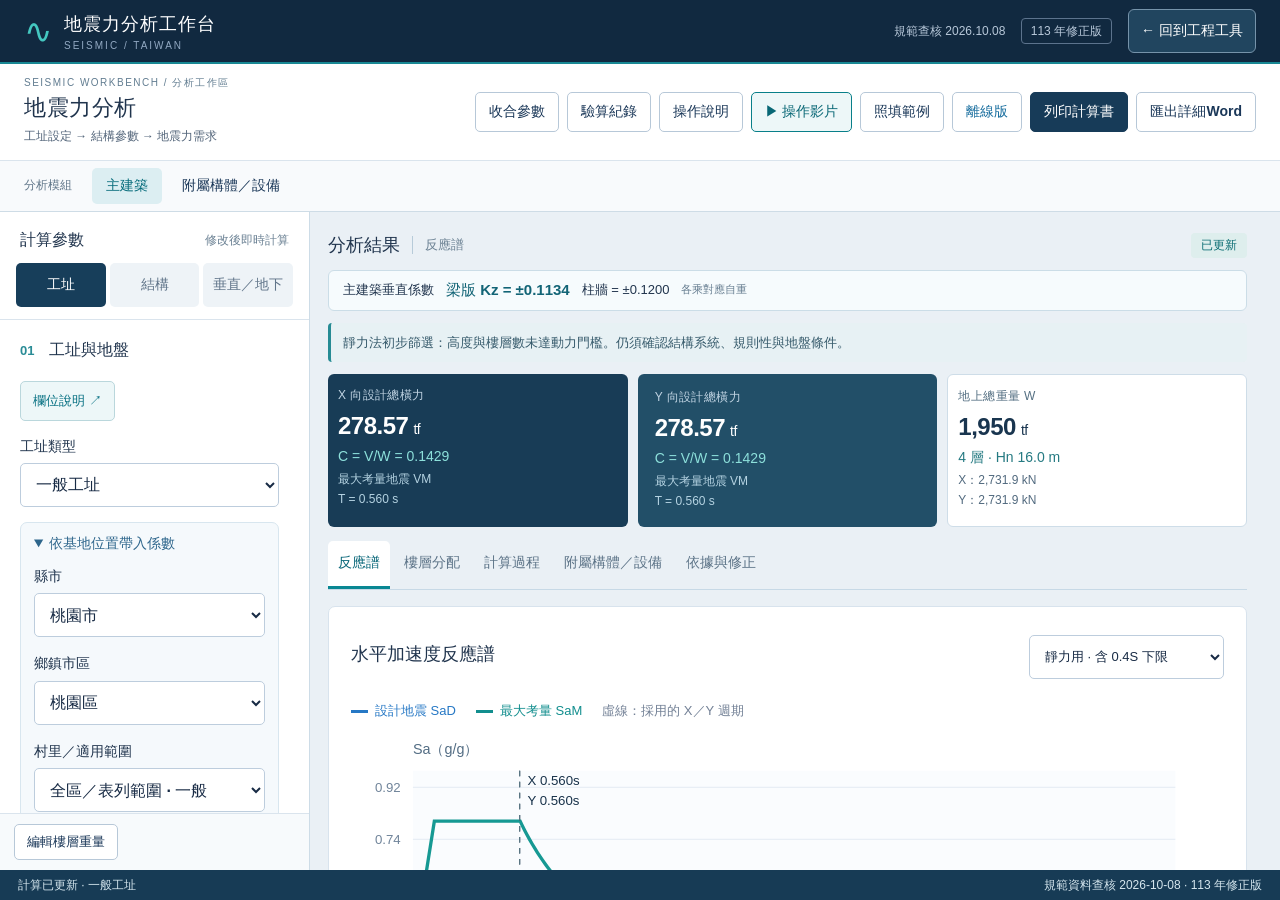
==== commit d2a93fc0: "Align official Taiwan seismic tables, correct Shitan SM1, and enforce code FuM" ====
--- a/index.html
+++ b/index.html
@@ -1,15 +1,15 @@
 <!doctype html><html lang="zh-Hant"><head><meta charset="UTF-8"><meta name="viewport" content="width=device-width, initial-scale=1"><title>地震力分析工作台</title><meta name="description" content="臺灣建築物地震力互動計算，一般工址、臺北盆地、近斷層與完整計算過程。"><link rel="icon" href="data:image/svg+xml,%3Csvg xmlns='http://www.w3.org/2000/svg' viewBox='0 0 32 32'%3E%3Crect width='32' height='32' rx='6' fill='%23132640'/%3E%3Cpath d='M3 18h6l3-10 5 17 4-12 3 5h5' fill='none' stroke='%2339c6be' stroke-width='2'/%3E%3C/svg%3E"><link rel="stylesheet" href="style.css?v=20261002-guide2"><style id="hub-return-style">.header-actions{display:flex;align-items:center;gap:16px}.hub-return{display:inline-flex;align-items:center;justify-content:center;min-height:44px;padding:8px 12px;border:1px solid #7693aa;border-radius:6px;color:#fff;background:#21455f;font-size:14px;font-weight:600;white-space:nowrap;text-decoration:none}.hub-return:hover{background:#2c5875;text-decoration:none}.hub-return:focus-visible{outline:3px solid #70ded5;outline-offset:3px}@media(max-width:1050px){.header-actions .headernote{display:none}}@media(max-width:400px){header{padding-inline:12px}.hub-return{font-size:13px;padding-inline:8px}.brand{gap:6px}.brand b{font-size:16px}}@media print{.header-actions{display:none!important}}</style><style id="vs30-style">#vsPanel{padding:14px 12px;margin-bottom:16px;border:1px solid #bad5de;border-radius:7px;background:#f4fafb}#vsPanel details{margin:0;border:0}#vsPanel summary{font-weight:600;min-height:44px}#vsPanel label{font-size:13px}.vs-layer{padding:12px 0;border-top:1px solid #cadde5}.vs-layer-title{display:flex;justify-content:space-between;align-items:center;gap:8px;margin-bottom:8px}.vs-layer-title button{padding:8px 10px;min-height:44px}.vs-layer small{display:block;line-height:1.7;color:#4e6779}.vs-actions{display:flex;flex-wrap:wrap;gap:8px;margin:14px 0}.vs-actions button{min-height:44px;flex:1}#vsResult{font-variant-numeric:tabular-nums;font-size:14px;overflow-wrap:anywhere}.vs-error{color:#922c28;background:#fff0ec}#vsPanel input{min-width:0;width:100%;font-size:16px}</style><link rel="stylesheet" href="tutorial.css?v=20261008"></head><body data-mobile-view="parameters">
-<header><div class="brand"><span class="mark">∿</span><div><b>地震力分析工作台</b><small>SEISMIC / TAIWAN</small></div></div><div class="header-actions"><div class="headernote">規範查核 2026.10.02 <span>113 年修正版</span></div><a class="hub-return" href="https://jerry597640-droid.github.io/engineering-calculator-hub/" target="_blank" rel="noopener noreferrer" aria-label="回到工程工具（另開分頁）" title="另開工程工具總覽，保留目前計算資料；需網路連線">← 回到工程工具</a></div></header>
+<header><div class="brand"><span class="mark">∿</span><div><b>地震力分析工作台</b><small>SEISMIC / TAIWAN</small></div></div><div class="header-actions"><div class="headernote">規範查核 2026.10.08 <span>113 年修正版</span></div><a class="hub-return" href="https://jerry597640-droid.github.io/engineering-calculator-hub/" target="_blank" rel="noopener noreferrer" aria-label="回到工程工具（另開分頁）" title="另開工程工具總覽，保留目前計算資料；需網路連線">← 回到工程工具</a></div></header>
 <main><div class="title"><div><div class="overline">SEISMIC WORKBENCH / 分析工作區</div><h1>地震力分析</h1><p>工址設定 → 結構參數 → 地震力需求</p></div><div class="title-actions"><button id="focusInput" aria-pressed="false">收合參數</button><button id="openVerification">驗算紀錄</button><button data-guide="start">操作說明</button><button type="button" class="tutorial-open" data-open-tutorial>▶ 操作影片</button><button data-guide="example">照填範例</button><a class="offline-link" href="offline.html" download="地震力分析工作台_離線版.html">離線版</a><button id="print">列印計算書</button></div></div>
 <div class="workspace-toolbar"><div><span class="workspace-label">分析模組</span><button class="active" id="moduleBuilding" aria-pressed="true">主建築</button><button id="moduleComponent" aria-pressed="false">附屬構體／設備</button></div><span class="workspace-meta">自動重算 · m / tf / s</span></div><div class="workspace"><aside id="inputPanel"><div class="input-heading"><b>計算參數</b><span>修改後即時計算</span></div><div class="input-tabs" role="tablist" aria-label="參數分類"><button id="input-tab-0" role="tab" aria-controls="input-0" aria-selected="true" data-input-tab="0" class="active">工址</button><button id="input-tab-1" role="tab" aria-controls="input-1" aria-selected="false" tabindex="-1" data-input-tab="1">結構</button><button id="input-tab-2" role="tab" aria-controls="input-2" aria-selected="false" tabindex="-1" data-input-tab="2">垂直／地下</button></div><div class="input-scroll">
 <section id="input-0" role="tabpanel" aria-labelledby="input-tab-0"><h2><em>01</em> 工址與地盤</h2><button class="field-help" data-guide="site">欄位說明 ↗</button><label>工址類型<select id="mode"><option value="general">一般工址</option><option value="basin">臺北盆地微分區</option><option value="near">近斷層工址</option></select></label>
-<details class="location-picker" open><summary>依基地位置帶入係數</summary><label>縣市<select id="city"></select></label><label>鄉鎮市區<select id="district"></select></label><label>村里／適用範圍<select id="village"></select></label><button id="applyLocation" class="full">帶入選定工址</button><p class="hint">雙北村里使用 113 年修正表；其餘取自附件。依原操作設定，一般工址選單不列臺北市；臺北市非盆地基地須依表 2-6(b)另查並手動輸入，勿直接套盆地。未列村里須依規範圖 2-1 判定。</p></details>
+<details class="location-picker" open><summary>依基地位置帶入係數</summary><label>縣市<select id="city"></select></label><label>鄉鎮市區<select id="district"></select></label><label>村里／適用範圍<select id="village"></select></label><button id="applyLocation" class="full">帶入選定工址</button><p class="hint">所有震區與盆地資料採國土署現行表 2-1、2-6；資料查核 2026-10-08。依原操作設定，一般工址選單不列臺北市；臺北市非盆地基地須依表 2-6(b)另查並手動輸入，勿直接套盆地。未列村里須依規範圖 2-1 判定。</p></details>
 <p class="hint" id="locationNote">示範：一般工址係數，請核對實際基地。</p>
 <div id="vsPanel"><label>地盤分類方式<select id="soilMethod"><option value="manual">手動選擇地盤分類</option><option value="layers">分層厚度＋Vs 自動判定</option></select></label><p id="vsBasinNote" class="note" hidden>臺北盆地依 §2.7 微分區規定；Vs30 可試算，結果不帶入地震力，也不自動判定盆地範圍。</p><details id="vsDetails"><summary>Vs30 分層計算與資料來源</summary><p class="hint">從工址地表 0 m 起，由上而下連續填入各層厚度與剪力波速，合計須達 30 m。厚度不是層底深度，也不是從基礎底起算。</p><div id="vsRows"></div><div class="vs-actions"><button type="button" id="vsAdd">＋ 新增土層</button><button type="button" id="vsExample">載入教學範例</button></div><div id="vsResult" class="note" role="status" aria-live="polite"></div><p class="hint">Vs30 = 30 ÷ Σ(dᵢ/Vsᵢ)，為厚度加權調和平均。≥270：第一類；180–未滿270：第二類；未滿180：第三類（m/s）。分類使用未四捨五入值。</p><p class="hint">厚度取自地質鑽探／分層報告；Vs 取自波速試驗或由專業人員確認的規範換算值。不能由縣市、土名或單一 N 值直接判定。資料不足 30 m 不外推；穿越 30 m 的土層僅取範圍內厚度。岩層也須有對應波速。</p><button type="button" class="field-help" data-guide="vs30">Vs30 操作說明與範例 ↗</button><p class="hint"><a href="https://www.nlma.gov.tw/uploads/files/26e22debb8e2339ac04e410f8fa49b44.pdf" target="_blank" rel="noopener">規範 §2.5、式 (2-5a)</a> · 本功能不評估液化、邊坡或其他地質風險。</p></details></div><div id="generalInputs"><label>地盤分類<select id="soil"><option value="1">第一類 · Vs30 ≥ 270 m/s</option><option value="2">第二類 · 180 ≤ Vs30 < 270</option><option value="3">第三類 · Vs30 < 180 m/s</option></select></label><p class="hint">輸入震區係數，工址放大 Fa、Fv 自動內插。</p><div class="grid2"><label>S<sub>S</sub><sup>D</sup> 設計・短週期<input id="s0" type="number" value="0.6" step="0.01" min="0.01"></label><label>S<sub>1</sub><sup>D</sup> 設計・1 秒<input id="s1" type="number" value="0.3" step="0.01" min="0.01"></label><label>S<sub>S</sub><sup>M</sup> 最大・短週期<input id="s2" type="number" value="0.8" step="0.01" min="0.01"></label><label>S<sub>1</sub><sup>M</sup> 最大・1 秒<input id="s3" type="number" value="0.45" step="0.01" min="0.01"></label></div></div>
 <div id="basinInputs" hidden><label>臺北微分區<select id="zone"><option value="1.6">臺北一區 · T₀ = 1.60 s</option><option value="1.3" selected>臺北二區 · T₀ = 1.30 s</option><option value="1.05">臺北三區 · T₀ = 1.05 s</option></select></label><p class="hint">SDS = 0.6、SMS = 0.8；不再乘一般地盤放大係數。</p></div>
 <div id="nearInputs" hidden><h3>適用斷層與距離</h3><div id="faultRows"></div><button id="addFault">＋ 加入斷層</button><p class="hint">同名斷層須核對其適用行政區。距離為基地至最新斷層跡線的最短水平距離；≤1 km 取首欄，≥14 km 取末欄，各參數取包絡後再作地盤放大。</p></div></section>
 <section id="input-1" role="tabpanel" aria-labelledby="input-tab-1" hidden><h2><em>02</em> 建築與結構參數</h2><button class="field-help" data-guide="structure">欄位說明 ↗</button><div class="grid2"><label title="修改高度會同比例調整各樓層標高">建築高度 Hn（m）<input id="height" type="number" value="16" min="0.1" step="0.1"></label><label>用途係數 I<select id="I"><option value="1">1.00 · 一般</option><option value="1.25">1.25 · 指定公眾用途</option><option value="1.5">1.50 · 重要／危險物品</option></select></label></div><label>設計方法與 αy<select id="ay"><option value="1">強度／極限設計，E 因子 1.0 · αy=1.0</option><option value="1.2">鋼構容許應力法 · αy=1.2</option><option value="1.5">RC 傳統強度法 · αy=1.5</option></select></label><p class="hint">用途依 §2.8 判定；αy 須與實際載重組合一致。</p>
-<label>FuM 分界週期依據<select id="fumBasis"><option value="code">規範 §2.10.2 代入式 (2-12) · T₀D</option><option value="source">附件公式比對 · T₀M</option></select></label><p class="hint">規範文字指定以 R 取代式 (2-12) 的 Ra；附件另以 T₀M 計算。本頁預設保留式 (2-12) 的 T₀D，兩者均可追溯比對。</p><p class="hint">調整 Hn 會同比例更新樓層標高；個別樓高請至「樓層分配」修改。</p><div id="directionInputs"></div><label>表 1-1／1-2 指定不規則性<select id="irregular"><option value="no">無（示範假設）</option><option value="yes">有：勁度、重量、幾何或扭轉不規則</option></select></label><label>全高度結構系統是否不同<select id="mixed"><option value="no">相同</option><option value="yes">不同</option></select></label><label>其他需專案分析條件<select id="special"><option value="no">無（一般基礎固定建築）</option><option value="yes">有：隔震、消能或其他特殊條件</option></select></label></section>
+<label>FuM 分界週期依據<select id="fumBasis" disabled><option value="code">規範 §2.10.2 代入式 (2-12) · T₀D</option></select></label><p class="hint">固定以 R 取代式 (2-12) 的 Ra，分界週期採 T₀D；計算書同步列示規範依據。</p><p class="hint">調整 Hn 會同比例更新樓層標高；個別樓高請至「樓層分配」修改。</p><div id="directionInputs"></div><label>表 1-1／1-2 指定不規則性<select id="irregular"><option value="no">無（示範假設）</option><option value="yes">有：勁度、重量、幾何或扭轉不規則</option></select></label><label>全高度結構系統是否不同<select id="mixed"><option value="no">相同</option><option value="yes">不同</option></select></label><label>其他需專案分析條件<select id="special"><option value="no">無（一般基礎固定建築）</option><option value="yes">有：隔震、消能或其他特殊條件</option></select></label></section>
 <section id="input-2" role="tabpanel" aria-labelledby="input-tab-2" hidden><h2><em>03</em> 垂直與地下室</h2><button class="field-help" data-guide="vertical">欄位說明 ↗</button><div class="grid2"><label>垂直週期 Tv（s）<input id="tv" value="0.1" type="number" min="0.001" step="0.01"></label><label>垂直韌性 Rv<input id="rv" value="3" type="number" min="1" max="3" step="0.1"></label><label>地下室深度 H（m）<input id="depth" value="4.6" type="number" min="0" step="0.1"></label><label>地下該層重量（tf）<input id="bw" value="500" type="number" min="0.01" step="10"></label></div><p class="hint">Rv = 3 以相應韌性細節為前提。地下室重量不計入本頁地上總重 W。</p></section>
 </div><div class="input-bottom"><button id="editWeights">編輯樓層重量</button><a href="#resultPanel">查看計算結果</a></div></aside>
 <article id="resultPanel"><div class="result-heading"><h2>分析結果 <small id="activeViewName">反應譜</small></h2><span id="calcState">即時計算</span></div><div id="verticalSummary" class="vertical-summary" aria-live="polite"></div><div id="status" class="status" role="status"></div><div class="result-sticky"><div id="results"></div><nav aria-label="結果內容" role="tablist"><button class="active" data-tab="spectrum">反應譜</button><button data-tab="floors">樓層分配</button><button data-tab="details">計算過程</button><button data-tab="components">附屬構體／設備</button><button data-tab="basis">依據與修正</button></nav></div>
@@ -25,8 +25,8 @@
 <details class="component-scope"><summary>適用範圍與設計注意事項</summary><ul><li>地震力作用於構體質心，按質量分布分配；其接頭、錨定及至主結構的傳力構件皆須設計，不能把總力直接平均分給錨栓。</li><li>固定附件不計重力引致摩擦力抵抗地震。支承在建築樓板／屋頂的設備採本章；獨立設於地面的大型設備須另依第五章。</li><li>§4.1 的家具及樓板／屋頂支承之 200 kg 以下設備附件豁免須確認適用條件。本頁不自動將小重量的設計力歸零。</li><li>§4.4 需維持機能的設備應考慮位移與相對位移。設計地震位移為式 (2-3) 作用所生位移乘以 1.4αyRa，須包含扭轉與必要的 P–Δ 效應；本模組未執行位移分析。</li><li>§4.5 替代設計須有可靠試驗與分析資料，且地震力與傾倒力矩不得低於規範的 80%；本頁不自動套用此折減。</li></ul></details>
 <p class="hint">依據：<a href="https://www.nlma.gov.tw/uploads/files/38755deaa3b5f7ce0ceb3579198361db.pdf" target="_blank" rel="noopener">國土署《建築物耐震設計規範及解說》第四章、表 4-1 與表 4-2</a>。與左側已帶入的工址參數連動，選單選取後請按「帶入選定工址」。</p></section>
 
-<section id="basis" class="tab" hidden><div class="audit-panel"><span class="chapter-tag">2026-10-02 · 計算驗證</span><h2>公式對照與獨立驗算</h2><p>依國土署現行第二、三、四章及係數表核對；以獨立 Python 算式比對 JavaScript 引擎。</p><div class="audit-stats"><b>90<small>主建築測試案例</small></b><b>45<small>設備測試案例</small></b><b>3,471<small>數值斷言通過</small></b></div><p>覆蓋一般／盆地／近斷層、三類地盤、週期限制、三水準包絡、垂直力、樓層平衡、位移用力及設備上下限；45 組 ap／Rp 已逐列核對。最大浮點差 1.71×10⁻¹³。</p><p><a href="verification.html" target="_blank" rel="noopener">開啟完整驗算紀錄與可重現測試說明</a></p><p class="hint">這是程式公式及測試範圍確認，並非個案結構安全簽證。工址表未於本次逐筆重新地理定位，斷層距離與最新里界仍須人工核對。</p></div><h2>計算依據與原檔差異</h2><p>原始資料：2022新版地震力結構輔助設計程式V3_20221016_1.xlsm。網頁重建儲存格公式及查表資料，不需安裝 DLL；未執行原 Windows DLL，未宣稱二進位程式逐項等價。</p><div class="note">查核日期 2026-10-01。國土署現列最新發布為 113 年 3 月 1 日；本工具針對一般建築物地震力需求計算，並非整棟結構耐震合格判定。</div><h3>已更新與修正</h3><ul><li>雙北村里分類改用 113 年修正表 2-6(a)、2-6(b)，保留未列村里須按圖判定的條件。</li><li>一般工址地下室 F426:F428 引用空白 E412、I408；改為 §2.12 的 SDS、I 與深度，分別列出設計、中小度與最大考量地震值。</li><li>近斷層 N338 引用 M3298 的錯誤已排除。中小度地震採不含近斷層效應的地區係數。</li><li>多斷層依 §2.4 先取震區參數最大值再計算 Fa、Fv。原表部分近斷層結果為固定數值，網頁改為即時內插計算。</li><li>動力用彈性反應譜移除原表末點突回 0.4S 的繪圖情形；靜力用仍保留該下限。</li><li>不沿用原表「震度分級」標籤：設計譜係數不能直接視為氣象署實測震度。</li><li>FuM 的分界週期提供規範式 (2-12) 的 T₀D 與附件 T₀M 兩種依據，預設採前者，計算過程明列所選方法。</li><li>原表 0.9V 僅為特定動力分析調整參考，本頁不作無條件折減。</li></ul><h3>使用範圍</h3><p>R 請依表 1-3 及結構細節確認；頁面預設為示範值。FuM 預設按 §2.10.2 將 R 代入式 (2-12)，保留 T₀D；可切換附件 T₀M 演算法比對。此差異應納入設計覆核。層間位移用地震力採 I=1、實際週期及無 0.4S 下限。尚未計算實際側移、意外扭矩、P–Δ、構材強度、弱層、液化、隔震或消能系統。</p><p>高度 ≥50 m、≥15 層或 §3.1 指定條件須另作動力分析。實際設計應由結構專業人員覆核工址、R、載重及模型。</p><h3>官方來源</h3><ul><li><a href="https://www.nlma.gov.tw/ch/legislation/regsearch/175" target="_blank" rel="noopener">國土署｜建築物耐震設計規範及解說</a></li><li><a href="https://www.nlma.gov.tw/uploads/files/26e22debb8e2339ac04e410f8fa49b44.pdf" target="_blank" rel="noopener">第二章｜靜力分析方法</a></li><li><a href="https://www.nlma.gov.tw/uploads/files/039047aa58c2afcc22bf07f9d08f0d56.pdf" target="_blank" rel="noopener">第二章｜係數表與微分區圖</a></li><li><a href="https://gazette.nat.gov.tw/EG_FileManager/eguploadpub/eg030039/ch02/type2/gov10/num6/Eg.pdf" target="_blank" rel="noopener">113 年 3 月 1 日修正發布全文</a></li><li><a href="https://www.nlma.gov.tw/uploads/files/5cf77b5e6f4e97835a4e48ae9bdaec20.pdf" target="_blank" rel="noopener">第三章｜動力分析方法</a></li></ul></section>
-<footer>地震力需求計算 · 長度 m / 重量與力 tf / 週期 s · 1 tf = 9.80665 kN</footer></article></div></main><div class="mobile-workbar" role="group" aria-label="手機工作區"><button data-mobile="parameters" aria-pressed="true"><span>01</span>參數</button><button data-mobile="results" aria-pressed="false"><span>02</span>結果</button><button data-mobile="components" aria-pressed="false"><span>03</span>設備</button><button data-mobile="details" aria-pressed="false"><span>04</span>計算書</button></div><div class="app-statusbar"><span id="appState">計算就緒</span><span>規範式驗算 2026-10-02 · 113 年修正版</span></div><script src="data.js"></script><script src="engine.js"></script><script src="app.js?v=20261005-details"></script><script src="component-engine.js"></script><script src="components.js?v=20261005-details"></script><script src="workbench.js?v=20261002-guide2"></script><dialog id="guideDialog" aria-labelledby="guideTitle"><div class="guide-top"><b id="guideTitle">操作說明與資料來源</b><form method="dialog"><button aria-label="關閉操作說明">關閉 ✕</button></form></div><iframe id="guideFrame" title="操作說明與資料來源" srcdoc="&lt;!doctype html&gt;&lt;html lang=&quot;zh-Hant&quot;&gt;&lt;head&gt;&lt;meta charset=&quot;utf-8&quot;&gt;&lt;meta name=&quot;viewport&quot; content=&quot;width=device-width,initial-scale=1&quot;&gt;&lt;title&gt;操作說明與資料來源｜地震力分析工作台&lt;/title&gt;&lt;style&gt;*{box-sizing:border-box}html{scroll-behavior:smooth;scroll-padding-top:90px}body{margin:0;font:16px/1.8 system-ui,&quot;Microsoft JhengHei&quot;,sans-serif;background:#eef3f7;color:#233b50}header{background:#17384f;color:white;padding:38px max(24px,calc((100vw - 1120px)/2))}header small{letter-spacing:2px;color:#99d7da}h1{font-size:32px;margin:10px 0}header p{color:#c9dce7;max-width:760px}nav{position:sticky;top:0;background:white;border-bottom:1px solid #c9d8e3;padding:10px 20px;display:flex;gap:10px;z-index:2;flex-wrap:wrap}a{color:#086c83}nav a,button{padding:9px 15px;border:1px solid #b6cad7;background:white;border-radius:6px;font:inherit;font-size:14px;text-decoration:none;cursor:pointer;min-height:44px;color:#16485e}main{max-width:1160px;margin:auto;padding:24px 20px 60px}.toc{display:flex;flex-wrap:wrap;gap:8px 20px;margin:0 0 24px;padding:20px;background:#dfeef2;border-radius:8px}.toc a{font-size:14px}section{background:white;padding:28px;border:1px solid #d3dfe8;border-radius:9px;margin-bottom:22px}h2{font-size:23px;margin:0 0 18px;color:#164f68}p{margin:12px 0}li{margin:10px 0}strong,b{color:inherit}.tablewrap{overflow:auto;border:1px solid #dae5ed;border-radius:6px;margin:18px 0}table{width:100%;border-collapse:collapse;min-width:850px;table-layout:fixed;font-size:14px}th,td{text-align:left;vertical-align:top;padding:14px;border-bottom:1px solid #dfe7ee;overflow-wrap:anywhere}th{background:#eaf2f6;color:#315a70}th:first-child{width:18%}th:nth-child(2){width:25%}th:nth-child(3){width:27%}td:first-child{font-weight:650}tr:nth-child(even){background:#f9fbfd}.notice,.example{padding:18px;border-left:4px solid #248f9b;background:#ecf6f7;border-radius:4px;margin:20px 0}details{border-bottom:1px solid #d4e3eb;padding:12px 0}summary{font-weight:650;cursor:pointer;min-height:44px}footer{font-size:13px;color:#658092;text-align:center;padding:20px}a:focus-visible,button:focus-visible,summary:focus-visible{outline:3px solid #07939f;outline-offset:3px}@media(max-width:640px){header{padding:26px 18px}h1{font-size:25px}main{padding:16px 12px}section{padding:20px 16px}h2{font-size:20px}nav{position:static;padding:10px 12px;gap:6px}nav a,button{font-size:14px;padding:10px}.tablewrap{border:0;overflow:visible}table,thead,tbody,tr,th,td{display:block;min-width:0;width:100%;table-layout:auto}thead{display:none}tr{border:1px solid #cbdce6;border-radius:6px;margin-bottom:14px;padding:6px 12px}td{padding:10px 0;border:0}td:first-child{font-size:17px;color:#125b72;border-bottom:1px solid #d8e6ed}td:not(:first-child):before{content:attr(data-label);display:block;font-size:12px;font-weight:650;color:#668295;margin-bottom:4px}.notice,.example{padding:14px}.toc{padding:16px}ol{padding-left:24px}}@media print{@page{size:A4 landscape;margin:14mm}body{background:white;font-size:11px;line-height:1.6}header{background:white;color:#123;padding:0}header small,header p{color:#456}h1{font-size:24px}nav,.toc,.no-print{display:none}main{padding:0;max-width:none}section{border:0;padding:10px 0;margin-bottom:12px}h2{font-size:18px;break-after:avoid}table{font-size:10px;min-width:0}th,td{padding:7px}tr{break-inside:avoid}.tablewrap{overflow:visible}thead{display:table-header-group}a{color:#123;text-decoration:none}.notice,.example{padding:10px}footer{font-size:10px}}&lt;/style&gt;&lt;/head&gt;&lt;body&gt;&lt;header&gt;&lt;small&gt;SEISMIC WORKBENCH / USER GUIDE&lt;/small&gt;&lt;h1&gt;操作說明與資料來源&lt;/h1&gt;&lt;p&gt;每一格填什麼、向誰索取、結果怎麼讀。&lt;br&gt;適用 2026-10-02 版 · 主建築／附屬構體與設備 · 手機及離線適用&lt;/p&gt;&lt;/header&gt;&lt;nav&gt;&lt;a href=&quot;https://jerry597640-droid.github.io/seismic-force-calculator/&quot; target=&quot;_blank&quot; rel=&quot;noopener&quot;&gt;開啟線上工作台&lt;/a&gt;&lt;button onclick=&quot;window.print()&quot;&gt;列印／存為 PDF&lt;/button&gt;&lt;button id=&quot;saveGuide&quot;&gt;下載離線說明&lt;/button&gt;&lt;a href=&quot;#start&quot;&gt;回到操作順序&lt;/a&gt;&lt;a href=&quot;#vs30&quot;&gt;Vs30 分層計算與範例&lt;/a&gt;&lt;/nav&gt;&lt;main&gt;&lt;div class=&quot;toc&quot; aria-label=&quot;章節目錄&quot;&gt;&lt;a href=&quot;#start&quot;&gt;01　先備資料與操作順序&lt;/a&gt;&lt;a href=&quot;#site&quot;&gt;02　工址與地盤&lt;/a&gt;&lt;a href=&quot;#structure&quot;&gt;03　建築與結構參數&lt;/a&gt;&lt;a href=&quot;#vertical&quot;&gt;04　垂直／地下與樓層重量&lt;/a&gt;&lt;a href=&quot;#equipment&quot;&gt;05　附屬構體、非結構構材與設備&lt;/a&gt;&lt;a href=&quot;#outputs&quot;&gt;06　哪些表格不用填？結果如何讀？&lt;/a&gt;&lt;a href=&quot;#example&quot;&gt;07　可照著輸入的完整範例&lt;/a&gt;&lt;a href=&quot;#records&quot;&gt;08　資料來源紀錄與常見問題&lt;/a&gt;&lt;a href=&quot;#sources&quot;&gt;09　官方依據與檔案來源&lt;/a&gt;&lt;/div&gt;&lt;section id=&quot;start&quot;&gt;&lt;div class=&quot;notice&quot;&gt;&lt;b&gt;操作影片：&lt;/b&gt;工作台上方按「操作影片」，可觀看 4 分 48 秒的中文教學，支援 11 章節、倍速、全螢幕與 MP4 下載。&lt;a href=&quot;https://jerry597640-droid.github.io/seismic-force-calculator/index.html#tutorial&quot; target=&quot;_blank&quot; rel=&quot;noopener&quot;&gt;開啟線上影片&lt;/a&gt;（需網路）。離線時可在工作台的影片視窗選取已下載的 MP4。影片採 Vs30=225 m/s、第二類地盤，其 345.76 tf 結果與本說明第一類地盤 A 例不同。&lt;/div&gt;&lt;h2&gt;01　先備資料與操作順序&lt;/h2&gt;&lt;p&gt;適用版本：2026-10-02 地震力分析工作台。操作說明依目前程式欄位編製；法規入口於 2026-10-02 查核，官方列最新修正發布為 113 年 3 月 1 日。開啟時的數字是教學示範，尚未代表您的基地。&lt;/p&gt;&lt;div class=&quot;notice&quot;&gt;&lt;b&gt;先確認基面。&lt;/b&gt;請由結構設計者依規範 §1.4 確認分析基面；Hn、樓層 h 與設備 hx 必須使用同一基準。地下深度 H 則依 §2.12 使用該地下樓層距地表的深度，不能與 h 混用。&lt;/div&gt;&lt;ol&gt;&lt;li&gt;&lt;b&gt;蒐集資料：&lt;/b&gt;基地地址／地籍與位置圖、地質鑽探報告、建築剖面與用途、結構系統及分析報告、各層重量計算表；設備分析另備設備型錄、運轉重量、支承與錨定圖。&lt;/li&gt;&lt;li&gt;&lt;b&gt;設定工址：&lt;/b&gt;選工址類型 → 縣市／鄉鎮／村里 → 按「帶入選定工址」；核對地盤及係數。近斷層另填適用斷層及距離。&lt;/li&gt;&lt;li&gt;&lt;b&gt;設定結構：&lt;/b&gt;填 Hn、I、αy、X/Y 週期與 R，確認不規則性及特殊系統；一般設計保留 FuM 的規範模式。&lt;/li&gt;&lt;li&gt;&lt;b&gt;整理重量：&lt;/b&gt;按「編輯樓層重量」，按實際模型由下而上輸入 h、W；確認總重及頂層標高。&lt;/li&gt;&lt;li&gt;&lt;b&gt;垂直與地下：&lt;/b&gt;填 Tv、Rv 及要檢視之地下樓層 H、重量；本頁一次只算一個地下樓層。&lt;/li&gt;&lt;li&gt;&lt;b&gt;設備需求：&lt;/b&gt;選「附屬構體／設備」，依實際類型、重量、位置及用途輸入；承載力可留白。&lt;/li&gt;&lt;li&gt;&lt;b&gt;讀取與留存：&lt;/b&gt;看控制地震力與係數、樓層分配、計算過程和提示；使用「列印計算書」保存 PDF，再由設計者覆核輸入依據。&lt;/li&gt;&lt;/ol&gt;&lt;p&gt;桌面採左側參數、右側結果；「收合參數」可放大結果區。手機以底部「參數／結果／設備／計算書」切換；參數區上方再選「工址／結構／垂直／地下」。寬表格可在表格範圍左右滑動。&lt;/p&gt;&lt;p&gt;&lt;b&gt;儲存方式：&lt;/b&gt;一般數值修改即時重算，但位置選單須按「帶入選定工址」。目前沒有專案存檔、匯入或自動保存輸入；重新整理會回到預設值。「離線版」下載的是程式，並非當次個案資料，請另外保存計算書及輸入紀錄。&lt;/p&gt;&lt;/section&gt;&lt;section id=&quot;site&quot;&gt;&lt;h2&gt;02　工址與地盤&lt;/h2&gt;&lt;div class=&quot;tablewrap&quot;&gt;&lt;table&gt;&lt;thead&gt;&lt;tr&gt;&lt;th&gt;介面欄位&lt;/th&gt;&lt;th&gt;填寫內容／單位&lt;/th&gt;&lt;th&gt;資料從哪裡取得&lt;/th&gt;&lt;th&gt;填寫與判讀提醒&lt;/th&gt;&lt;/tr&gt;&lt;/thead&gt;&lt;tbody&gt;&lt;tr&gt;&lt;td data-label=&quot;介面欄位&quot;&gt;工址類型&lt;/td&gt;&lt;td data-label=&quot;填寫內容／單位&quot;&gt;一般工址／臺北盆地微分區／近斷層工址。&lt;/td&gt;&lt;td data-label=&quot;資料從哪裡取得&quot;&gt;基地位置圖＋官方第二章與圖表 [2][3]，由結構／大地設計者判定。&lt;/td&gt;&lt;td data-label=&quot;填寫與判讀提醒&quot;&gt;不是依縣市名稱直接決定；同一行政區可能有不同適用範圍。&lt;/td&gt;&lt;/tr&gt;&lt;tr&gt;&lt;td data-label=&quot;介面欄位&quot;&gt;縣市、鄉鎮市區、村里／適用範圍&lt;/td&gt;&lt;td data-label=&quot;填寫內容／單位&quot;&gt;依實際基地逐級選取，再按「帶入選定工址」。&lt;/td&gt;&lt;td data-label=&quot;資料從哪裡取得&quot;&gt;地籍、門牌、測量座標及官方表列範圍；里界變更需查新舊對照。&lt;/td&gt;&lt;td data-label=&quot;填寫與判讀提醒&quot;&gt;選單僅用來查表，不會定位基地。雙北資料採 113 年修正表；其餘由原附件擷取，仍須核對官方表。&lt;/td&gt;&lt;/tr&gt;&lt;tr&gt;&lt;td data-label=&quot;介面欄位&quot;&gt;地盤分類&lt;/td&gt;&lt;td data-label=&quot;填寫內容／單位&quot;&gt;第一、二或三類（無單位）；畫面按 Vs30 顯示 ≥270、180–270、&lt;180 m/s。&lt;/td&gt;&lt;td data-label=&quot;資料從哪裡取得&quot;&gt;基地鑽探／地質調查報告中的上部 30 m 平均剪力波速或規範允許之地盤分類資料，請大地設計者確認。&lt;/td&gt;&lt;td data-label=&quot;填寫與判讀提醒&quot;&gt;不要僅憑縣市、土壤名稱或單一深度的波速推定；缺資料應補足判定依據。盆地模式另採其規定。&lt;/td&gt;&lt;/tr&gt;&lt;tr&gt;&lt;td data-label=&quot;介面欄位&quot;&gt;Sˢᴰ、S¹ᴰ、Sˢᴹ、S¹ᴹ（四格）&lt;/td&gt;&lt;td data-label=&quot;填寫內容／單位&quot;&gt;依序填設計地震短週期、1 秒及最大考量地震短週期、1 秒的「震區」係數；正數、無因次。&lt;/td&gt;&lt;td data-label=&quot;資料從哪裡取得&quot;&gt;官方第二章震區係數表／113 年修正資料 [2][3][5]；也可由位置帶入後覆核。&lt;/td&gt;&lt;td data-label=&quot;填寫與判讀提醒&quot;&gt;不要填已經地盤放大的 SDS、SD1、SMS、SM1；Fa、Fv 由程式另算，否則會重複放大。近斷層模式此四格仍為一般區域基準值。&lt;/td&gt;&lt;/tr&gt;&lt;tr&gt;&lt;td data-label=&quot;介面欄位&quot;&gt;臺北微分區&lt;/td&gt;&lt;td data-label=&quot;填寫內容／單位&quot;&gt;依表選一區 T₀=1.60 s、二區 1.30 s 或三區 1.05 s。&lt;/td&gt;&lt;td data-label=&quot;資料從哪裡取得&quot;&gt;官方表 2-6(a)、2-6(b)、2-6(c)及微分區圖；未列村里依適用圖判定 [3][5]。&lt;/td&gt;&lt;td data-label=&quot;填寫與判讀提醒&quot;&gt;盆地模式直接用 SDS=0.6、SMS=0.8 及微分區週期，不再乘一般地盤放大。&lt;/td&gt;&lt;/tr&gt;&lt;tr&gt;&lt;td data-label=&quot;介面欄位&quot;&gt;斷層／表列行政區組別&lt;/td&gt;&lt;td data-label=&quot;填寫內容／單位&quot;&gt;近斷層模式加入所有適用斷層，並核對所示行政區。&lt;/td&gt;&lt;td data-label=&quot;資料從哪裡取得&quot;&gt;規範近斷層表、基地調查及最新官方斷層跡線資料；由大地／結構設計者確認版本。&lt;/td&gt;&lt;td data-label=&quot;填寫與判讀提醒&quot;&gt;同名斷層可能分成不同適用行政區組別，不能只看名稱；程式不會自動找出所有鄰近斷層。&lt;/td&gt;&lt;/tr&gt;&lt;tr&gt;&lt;td data-label=&quot;介面欄位&quot;&gt;最短水平距離&lt;/td&gt;&lt;td data-label=&quot;填寫內容／單位&quot;&gt;基地至適用斷層跡線的最短水平距離，km，≥0。&lt;/td&gt;&lt;td data-label=&quot;資料從哪裡取得&quot;&gt;以確認過的基地與斷層圖資進行 GIS／測量作業，留存圖資日期、坐標系統及量測圖。&lt;/td&gt;&lt;td data-label=&quot;填寫與判讀提醒&quot;&gt;不是道路距離、到行政區中心距離或震源深度。程式於表列距離間內插，端點外取端值，再逐參數取多斷層包絡。&lt;/td&gt;&lt;/tr&gt;&lt;/tbody&gt;&lt;/table&gt;&lt;/div&gt;&lt;div class=&quot;notice&quot;&gt;&lt;b&gt;臺北選單規則：&lt;/b&gt;盆地模式只列臺北市與新北市；依既有操作設定，一般模式不列臺北市。臺北市仍存在非盆地基地，遇此情況請依表 2-6(b)查值後，在一般模式手動填四個震區係數，並另記實際地址；不要用其他縣市帶入值代替，也不要誤選盆地。位置摘要未必反映手動修改，覆核時應看實際輸入值並附資料來源。&lt;/div&gt;&lt;/section&gt;&lt;section id=&quot;structure&quot;&gt;&lt;h2&gt;03　建築與結構參數&lt;/h2&gt;&lt;div class=&quot;tablewrap&quot;&gt;&lt;table&gt;&lt;thead&gt;&lt;tr&gt;&lt;th&gt;介面欄位&lt;/th&gt;&lt;th&gt;填寫內容／單位&lt;/th&gt;&lt;th&gt;資料從哪裡取得&lt;/th&gt;&lt;th&gt;填寫與判讀提醒&lt;/th&gt;&lt;/tr&gt;&lt;/thead&gt;&lt;tbody&gt;&lt;tr&gt;&lt;td data-label=&quot;介面欄位&quot;&gt;建築高度 Hn&lt;/td&gt;&lt;td data-label=&quot;填寫內容／單位&quot;&gt;基面至頂層的高度，m，&gt;0。&lt;/td&gt;&lt;td data-label=&quot;資料從哪裡取得&quot;&gt;建築剖面、結構分析模型及設計者確認的基面。&lt;/td&gt;&lt;td data-label=&quot;填寫與判讀提醒&quot;&gt;與樓層表頂層 h 一致；直接修改 Hn 會同比例調整所有樓層標高，修改後要再逐層確認。&lt;/td&gt;&lt;/tr&gt;&lt;tr&gt;&lt;td data-label=&quot;介面欄位&quot;&gt;用途係數 I&lt;/td&gt;&lt;td data-label=&quot;填寫內容／單位&quot;&gt;依實際用途選 1.00／1.25／1.50。&lt;/td&gt;&lt;td data-label=&quot;資料從哪裡取得&quot;&gt;使用執照／核准用途、業主功能要求及規範 §2.8 [2]。&lt;/td&gt;&lt;td data-label=&quot;填寫與判讀提醒&quot;&gt;選單文字為摘要；是否屬指定公眾、重要或危險物品用途須按完整條文判定，不能只按建物名稱。&lt;/td&gt;&lt;/tr&gt;&lt;tr&gt;&lt;td data-label=&quot;介面欄位&quot;&gt;設計方法與 αy&lt;/td&gt;&lt;td data-label=&quot;填寫內容／單位&quot;&gt;選與實際分析及載重組合相符的方法；本工具提供 1.0、1.2、1.5。&lt;/td&gt;&lt;td data-label=&quot;資料從哪裡取得&quot;&gt;結構設計準則、計算書載重組合及 §2.2 [2]。&lt;/td&gt;&lt;td data-label=&quot;填寫與判讀提醒&quot;&gt;不是材料種類選項，也不是為降低地震力而自行調整的折減係數；請設計者確認。&lt;/td&gt;&lt;/tr&gt;&lt;tr&gt;&lt;td data-label=&quot;介面欄位&quot;&gt;FuM 分界週期依據&lt;/td&gt;&lt;td data-label=&quot;填寫內容／單位&quot;&gt;一般使用預設「規範 §2.10.2／T₀D」；附件 T₀M 模式供原檔比對。&lt;/td&gt;&lt;td data-label=&quot;資料從哪裡取得&quot;&gt;官方 §2.10.2、式 (2-12)，以及原附件公式比較紀錄。&lt;/td&gt;&lt;td data-label=&quot;填寫與判讀提醒&quot;&gt;兩模式可能得不同結果；須於計算書註記採用方式，不應挑選較小結果。&lt;/td&gt;&lt;/tr&gt;&lt;tr&gt;&lt;td data-label=&quot;介面欄位&quot;&gt;X/Y 向：經驗週期類別 Ct&lt;/td&gt;&lt;td data-label=&quot;填寫內容／單位&quot;&gt;分方向選實際抗側力系統；選項 0.070、0.085、0.050。&lt;/td&gt;&lt;td data-label=&quot;資料從哪裡取得&quot;&gt;結構平面、系統設計說明與 §2.6 [2]。&lt;/td&gt;&lt;td data-label=&quot;填寫與判讀提醒&quot;&gt;程式用 Tc=Ct×Hn^0.75 作週期上限比較。Ct 與 R 必須分別確認，不會互相自動選定。&lt;/td&gt;&lt;/tr&gt;&lt;tr&gt;&lt;td data-label=&quot;介面欄位&quot;&gt;X/Y 向：分析週期 Tx、Ty&lt;/td&gt;&lt;td data-label=&quot;填寫內容／單位&quot;&gt;各方向代表性分析週期，s，&gt;0。&lt;/td&gt;&lt;td data-label=&quot;資料從哪裡取得&quot;&gt;結構分析模型的模態／週期報告，確認方向及有效參與振態；由分析者提供。&lt;/td&gt;&lt;td data-label=&quot;填寫與判讀提醒&quot;&gt;不可直接填模態序號。畫面預設 0.56 s 是示範；強度計算採 min(T分析,1.4Tc)，輸入仍應是原分析週期。&lt;/td&gt;&lt;/tr&gt;&lt;tr&gt;&lt;td data-label=&quot;介面欄位&quot;&gt;X/Y 向：韌性容量 Rx、Ry&lt;/td&gt;&lt;td data-label=&quot;填寫內容／單位&quot;&gt;各方向符合實際系統的 R；本工具支援 1–5。&lt;/td&gt;&lt;td data-label=&quot;資料從哪裡取得&quot;&gt;官方表 1-3、結構系統與韌性細節圖／計算書 [1][6]。&lt;/td&gt;&lt;td data-label=&quot;填寫與判讀提醒&quot;&gt;不要套用其他規範同名 R；預設 4 不代表所有 RC 結構。若表列系統或特殊條件超出功能，應另作分析。&lt;/td&gt;&lt;/tr&gt;&lt;tr&gt;&lt;td data-label=&quot;介面欄位&quot;&gt;表 1-1／1-2 指定不規則性&lt;/td&gt;&lt;td data-label=&quot;填寫內容／單位&quot;&gt;依結構配置、質量、勁度等評估選有／無。&lt;/td&gt;&lt;td data-label=&quot;資料從哪裡取得&quot;&gt;結構平立面、層重量／層勁度分析及規範表 1-1、1-2 [1]。&lt;/td&gt;&lt;td data-label=&quot;填寫與判讀提醒&quot;&gt;預設「無」是示範；本工具沒有由模型自動判斷不規則性。&lt;/td&gt;&lt;/tr&gt;&lt;tr&gt;&lt;td data-label=&quot;介面欄位&quot;&gt;全高度結構系統是否不同&lt;/td&gt;&lt;td data-label=&quot;填寫內容／單位&quot;&gt;沿高度抗側力系統相同／不同。&lt;/td&gt;&lt;td data-label=&quot;資料從哪裡取得&quot;&gt;結構設計總說明、立面、轉換層及系統配置圖。&lt;/td&gt;&lt;td data-label=&quot;填寫與判讀提醒&quot;&gt;由設計者判定，會影響動力分析初步提示。&lt;/td&gt;&lt;/tr&gt;&lt;tr&gt;&lt;td data-label=&quot;介面欄位&quot;&gt;其他需專案分析條件&lt;/td&gt;&lt;td data-label=&quot;填寫內容／單位&quot;&gt;有隔震、消能或其他特殊條件時選「有」。&lt;/td&gt;&lt;td data-label=&quot;資料從哪裡取得&quot;&gt;專案設計準則、隔震／消能設計報告與規範適用章節。&lt;/td&gt;&lt;td data-label=&quot;填寫與判讀提醒&quot;&gt;提示不等於完成專案分析；即使選無，也不表示所有動力分析適用條件已檢核。&lt;/td&gt;&lt;/tr&gt;&lt;/tbody&gt;&lt;/table&gt;&lt;/div&gt;&lt;/section&gt;&lt;section id=&quot;vertical&quot;&gt;&lt;h2&gt;04　垂直／地下與樓層重量&lt;/h2&gt;&lt;div class=&quot;tablewrap&quot;&gt;&lt;table&gt;&lt;thead&gt;&lt;tr&gt;&lt;th&gt;介面欄位&lt;/th&gt;&lt;th&gt;填寫內容／單位&lt;/th&gt;&lt;th&gt;資料從哪裡取得&lt;/th&gt;&lt;th&gt;填寫與判讀提醒&lt;/th&gt;&lt;/tr&gt;&lt;/thead&gt;&lt;tbody&gt;&lt;tr&gt;&lt;td data-label=&quot;介面欄位&quot;&gt;垂直週期 Tv&lt;/td&gt;&lt;td data-label=&quot;填寫內容／單位&quot;&gt;垂直方向分析週期，s，&gt;0。&lt;/td&gt;&lt;td data-label=&quot;資料從哪裡取得&quot;&gt;垂直振動分析、梁版／相關系統之分析報告及 §2.18 [2]，由設計者選定。&lt;/td&gt;&lt;td data-label=&quot;填寫與判讀提醒&quot;&gt;不可直接沿用水平週期；預設 0.1 s 僅供示範。&lt;/td&gt;&lt;/tr&gt;&lt;tr&gt;&lt;td data-label=&quot;介面欄位&quot;&gt;垂直韌性 Rv&lt;/td&gt;&lt;td data-label=&quot;填寫內容／單位&quot;&gt;符合垂直受力系統的韌性容量；本工具範圍 1–3。&lt;/td&gt;&lt;td data-label=&quot;資料從哪裡取得&quot;&gt;結構韌性設計細節與 §2.18，由結構設計者提供。&lt;/td&gt;&lt;td data-label=&quot;填寫與判讀提醒&quot;&gt;取 3 須具相應設計細節，不能因是預設值就直接採用。&lt;/td&gt;&lt;/tr&gt;&lt;tr&gt;&lt;td data-label=&quot;介面欄位&quot;&gt;地下室深度 H&lt;/td&gt;&lt;td data-label=&quot;填寫內容／單位&quot;&gt;要計算的「該地下樓層」距地表深度，m，≥0。&lt;/td&gt;&lt;td data-label=&quot;資料從哪裡取得&quot;&gt;建築／結構剖面及 §2.12 [2]。&lt;/td&gt;&lt;td data-label=&quot;填寫與判讀提醒&quot;&gt;不是整棟地下室總深度套用各層；要分析不同地下樓層時，逐層換 H 與該層重量。&lt;/td&gt;&lt;/tr&gt;&lt;tr&gt;&lt;td data-label=&quot;介面欄位&quot;&gt;地下該層重量&lt;/td&gt;&lt;td data-label=&quot;填寫內容／單位&quot;&gt;該地下樓層的靜載重，tf，&gt;0。&lt;/td&gt;&lt;td data-label=&quot;資料從哪裡取得&quot;&gt;地下該層靜載重計算書與 §2.12，由結構設計者確認納入範圍。&lt;/td&gt;&lt;td data-label=&quot;填寫與判讀提醒&quot;&gt;不納入本工具地上總重 W。無地下室時忽略地下結果；目前欄位仍須保持有效正數，不能把示範結果當成實際地下樓層。&lt;/td&gt;&lt;/tr&gt;&lt;tr&gt;&lt;td data-label=&quot;介面欄位&quot;&gt;樓層（樓層分配表）&lt;/td&gt;&lt;td data-label=&quot;填寫內容／單位&quot;&gt;程式自動由下而上命名 1F、2F…；用新增／移除調整數量。&lt;/td&gt;&lt;td data-label=&quot;資料從哪裡取得&quot;&gt;結構模型中的各層質量配置。&lt;/td&gt;&lt;td data-label=&quot;填寫與判讀提醒&quot;&gt;目前不支援自訂樓層名稱；夾層、屋突等應由設計者確認如何建模及與實際圖面對應。新增列會帶示範高度與重量，須自行改正。&lt;/td&gt;&lt;/tr&gt;&lt;tr&gt;&lt;td data-label=&quot;介面欄位&quot;&gt;h（樓層表）&lt;/td&gt;&lt;td data-label=&quot;填寫內容／單位&quot;&gt;各層距基面的標高，m，正數且由下而上遞增。&lt;/td&gt;&lt;td data-label=&quot;資料從哪裡取得&quot;&gt;剖面圖／模型樓層標高表，扣除所選基面高程。&lt;/td&gt;&lt;td data-label=&quot;填寫與判讀提醒&quot;&gt;是累計標高，不是單層層高。例如層高均 4 m 的四層，填 4、8、12、16。改頂層 h 會更新 Hn。&lt;/td&gt;&lt;/tr&gt;&lt;tr&gt;&lt;td data-label=&quot;介面欄位&quot;&gt;W（樓層表）&lt;/td&gt;&lt;td data-label=&quot;填寫內容／單位&quot;&gt;各層地震計算重量，tf，&gt;0。&lt;/td&gt;&lt;td data-label=&quot;資料從哪裡取得&quot;&gt;逐層重量清冊：結構自重、附加靜載、隔間、設備及內容物、規範要求的活載部分；核對模型質量來源。&lt;/td&gt;&lt;td data-label=&quot;填寫與判讀提醒&quot;&gt;依 §2.2 定義逐項確認，不是直接填樓地板面積、活載強度或質量密度；避免設備與自重重複計入。總 W 由各列加總，無須另填。&lt;/td&gt;&lt;/tr&gt;&lt;/tbody&gt;&lt;/table&gt;&lt;/div&gt;&lt;p&gt;&lt;b&gt;單位範例：&lt;/b&gt;若某層經確認的均佈重量為 0.8 tf/m²、分攤面積 500 m²，該項重量為 400 tf；再加其餘未包含項目。這只是換算示範，0.8 並非本工具建議載重。1 tf=9.80665 kN；若資料為 kN，除以 9.80665 後填入。&lt;/p&gt;&lt;/section&gt;&lt;section id=&quot;equipment&quot;&gt;&lt;h2&gt;05　附屬構體、非結構構材與設備&lt;/h2&gt;&lt;div class=&quot;tablewrap&quot;&gt;&lt;table&gt;&lt;thead&gt;&lt;tr&gt;&lt;th&gt;介面欄位&lt;/th&gt;&lt;th&gt;填寫內容／單位&lt;/th&gt;&lt;th&gt;資料從哪裡取得&lt;/th&gt;&lt;th&gt;填寫與判讀提醒&lt;/th&gt;&lt;/tr&gt;&lt;/thead&gt;&lt;tbody&gt;&lt;tr&gt;&lt;td data-label=&quot;介面欄位&quot;&gt;連動工址 SDS、I、hn&lt;/td&gt;&lt;td data-label=&quot;填寫內容／單位&quot;&gt;自動讀取主建築；此處不用再填。&lt;/td&gt;&lt;td data-label=&quot;資料從哪裡取得&quot;&gt;已確認的主建築工址、用途與高度。&lt;/td&gt;&lt;td data-label=&quot;填寫與判讀提醒&quot;&gt;先完成主建築有效輸入；核對模組上方連動摘要，換設備不會換工址。&lt;/td&gt;&lt;/tr&gt;&lt;tr&gt;&lt;td data-label=&quot;介面欄位&quot;&gt;係數表&lt;/td&gt;&lt;td data-label=&quot;填寫內容／單位&quot;&gt;表 4-1（部分構體／非結構構材）、表 4-2（機電設備）或自訂。&lt;/td&gt;&lt;td data-label=&quot;資料從哪裡取得&quot;&gt;官方第四章及表 4-1、4-2 [4]。&lt;/td&gt;&lt;td data-label=&quot;填寫與判讀提醒&quot;&gt;依實際構材、變形能力、支承及附件分類，不能僅用設備商品名稱猜選。&lt;/td&gt;&lt;/tr&gt;&lt;tr&gt;&lt;td data-label=&quot;介面欄位&quot;&gt;構材／設備類型&lt;/td&gt;&lt;td data-label=&quot;填寫內容／單位&quot;&gt;選與實際安裝及固定方式相符的類型。&lt;/td&gt;&lt;td data-label=&quot;資料從哪裡取得&quot;&gt;建築／機電圖、設備安裝圖、廠商資料與官方係數表。&lt;/td&gt;&lt;td data-label=&quot;填寫與判讀提醒&quot;&gt;有無隔振、懸吊、懸臂、側撐及接頭型式會影響分類；請設計者確認。&lt;/td&gt;&lt;/tr&gt;&lt;tr&gt;&lt;td data-label=&quot;介面欄位&quot;&gt;共振放大 ap、反應折減 Rp&lt;/td&gt;&lt;td data-label=&quot;填寫內容／單位&quot;&gt;一般由類型自動帶入唯讀值；自訂模式才可輸入。ap&gt;0，Rp≥1，皆無因次。&lt;/td&gt;&lt;td data-label=&quot;資料從哪裡取得&quot;&gt;官方係數表；自訂值須有經設計者接受的試驗／分析與適用依據。&lt;/td&gt;&lt;td data-label=&quot;填寫與判讀提醒&quot;&gt;不要把主建築 R 填成設備 Rp；畫面數值隨類型自動更新。&lt;/td&gt;&lt;/tr&gt;&lt;tr&gt;&lt;td data-label=&quot;介面欄位&quot;&gt;自訂係數依據&lt;/td&gt;&lt;td data-label=&quot;填寫內容／單位&quot;&gt;自訂模式必填文字：報告名稱、編號、版次、頁次／條文。&lt;/td&gt;&lt;td data-label=&quot;資料從哪裡取得&quot;&gt;可追溯的試驗、分析或設計依據文件。&lt;/td&gt;&lt;td data-label=&quot;填寫與判讀提醒&quot;&gt;程式僅檢查是否填文字，不會審查文件可信度或自動核准替代設計。&lt;/td&gt;&lt;/tr&gt;&lt;tr&gt;&lt;td data-label=&quot;介面欄位&quot;&gt;自重／操作重量 Wp&lt;/td&gt;&lt;td data-label=&quot;填寫內容／單位&quot;&gt;設備或構材的操作狀態重量，tf，&gt;0。&lt;/td&gt;&lt;td data-label=&quot;資料從哪裡取得&quot;&gt;廠商型錄、設備重量表、滿載／運轉工況資料；含需計入的液體、儲物及附件。&lt;/td&gt;&lt;td data-label=&quot;填寫與判讀提醒&quot;&gt;例如 1,250 kg 操作質量約填 1.25 tf；確認不是乾重／出貨重量。重量不因高度改變。&lt;/td&gt;&lt;/tr&gt;&lt;tr&gt;&lt;td data-label=&quot;介面欄位&quot;&gt;安裝樓層&lt;/td&gt;&lt;td data-label=&quot;填寫內容／單位&quot;&gt;選屋頂、基面、已輸入樓層或自行輸入 hx。&lt;/td&gt;&lt;td data-label=&quot;資料從哪裡取得&quot;&gt;設備配置、安裝剖面與結構樓層表。&lt;/td&gt;&lt;td data-label=&quot;填寫與判讀提醒&quot;&gt;屋頂連動 hn；基面為 0；樓層選項由樓層表更新。&lt;/td&gt;&lt;/tr&gt;&lt;tr&gt;&lt;td data-label=&quot;介面欄位&quot;&gt;所在樓層距基面高度 hx&lt;/td&gt;&lt;td data-label=&quot;填寫內容／單位&quot;&gt;自動帶入；「自行輸入」時可填，m，0≤hx≤hn。&lt;/td&gt;&lt;td data-label=&quot;資料從哪裡取得&quot;&gt;設備支承所在樓層的標高及主建築基面。&lt;/td&gt;&lt;td data-label=&quot;填寫與判讀提醒&quot;&gt;此為支承所在樓層高度，不是設備本身高度或任意重心標高；屋突等特殊配置須另確認適用性。&lt;/td&gt;&lt;/tr&gt;&lt;tr&gt;&lt;td data-label=&quot;介面欄位&quot;&gt;構材／設備用途 Ip&lt;/td&gt;&lt;td data-label=&quot;填寫內容／單位&quot;&gt;一般基準 1.0，指定必要機能／危險等用途選 1.5。&lt;/td&gt;&lt;td data-label=&quot;資料從哪裡取得&quot;&gt;設備用途說明、業主功能需求、危險物料資料及第四章 [4]。&lt;/td&gt;&lt;td data-label=&quot;填寫與判讀提醒&quot;&gt;採用值由程式取 max(所選設備用途係數,建築 I)；不要另乘一次建築 I。&lt;/td&gt;&lt;/tr&gt;&lt;tr&gt;&lt;td data-label=&quot;介面欄位&quot;&gt;水平設計承載力（選填）&lt;/td&gt;&lt;td data-label=&quot;填寫內容／單位&quot;&gt;與需求相同設計基準的整體系統水平承載力，tf，正數；不比較就留白。&lt;/td&gt;&lt;td data-label=&quot;資料從哪裡取得&quot;&gt;結構／固定系統設計計算、有效試驗報告，由設計者確認折減及破壞模式。&lt;/td&gt;&lt;td data-label=&quot;填寫與判讀提醒&quot;&gt;不能直接填單支錨栓型錄極限值或未考慮邊距、間距、基材的乘積。&lt;/td&gt;&lt;/tr&gt;&lt;tr&gt;&lt;td data-label=&quot;介面欄位&quot;&gt;垂直設計承載力（選填）&lt;/td&gt;&lt;td data-label=&quot;填寫內容／單位&quot;&gt;相同設計基準的系統垂直承載力，tf，正數；不比較就留白。&lt;/td&gt;&lt;td data-label=&quot;資料從哪裡取得&quot;&gt;支承／錨定系統垂直受力設計資料。&lt;/td&gt;&lt;td data-label=&quot;填寫與判讀提醒&quot;&gt;程式只有一格，以垂直地震力絕對值作分量比較；正負方向能力不同時須另行檢核，並加入重力、力矩及拉剪互制。&lt;/td&gt;&lt;/tr&gt;&lt;/tbody&gt;&lt;/table&gt;&lt;/div&gt;&lt;div class=&quot;notice&quot;&gt;「需求 ≤ 輸入承載力」只表示本次分量的數值比較，不代表錨栓、接頭或整體系統設計完成。本模組不會把地震總力自動合理分配至每支錨栓，也未執行相對位移或機能維持檢核。&lt;/div&gt;&lt;/section&gt;&lt;section id=&quot;outputs&quot;&gt;&lt;h2&gt;06　哪些表格不用填？結果如何讀？&lt;/h2&gt;&lt;div class=&quot;tablewrap&quot;&gt;&lt;table&gt;&lt;thead&gt;&lt;tr&gt;&lt;th&gt;介面欄位&lt;/th&gt;&lt;th&gt;填寫內容／單位&lt;/th&gt;&lt;th&gt;資料從哪裡取得&lt;/th&gt;&lt;th&gt;填寫與判讀提醒&lt;/th&gt;&lt;/tr&gt;&lt;/thead&gt;&lt;tbody&gt;&lt;tr&gt;&lt;td data-label=&quot;介面欄位&quot;&gt;X、Y 向地震力卡片&lt;/td&gt;&lt;td data-label=&quot;填寫內容／單位&quot;&gt;自動：V（tf）、C=V/W、採用週期及控制工況。&lt;/td&gt;&lt;td data-label=&quot;資料從哪裡取得&quot;&gt;四個震區係數、地盤、I、αy、T、R 與樓層總重。&lt;/td&gt;&lt;td data-label=&quot;填寫與判讀提醒&quot;&gt;C 為三水準取最大後的控制係數；若要看單獨設計地震 Cd，至「計算過程」第 06 步。不要把 C 當氣象震度。&lt;/td&gt;&lt;/tr&gt;&lt;tr&gt;&lt;td data-label=&quot;介面欄位&quot;&gt;主建築垂直係數&lt;/td&gt;&lt;td data-label=&quot;填寫內容／單位&quot;&gt;自動：梁版 Kz、柱牆自重垂直係數，無因次，均考慮 ±。&lt;/td&gt;&lt;td data-label=&quot;資料從哪裡取得&quot;&gt;工址、I、αy、Tv、Rv 等。&lt;/td&gt;&lt;td data-label=&quot;填寫與判讀提醒&quot;&gt;各乘「對應」重量，不是兩者各乘整棟 W 再重複相加。&lt;/td&gt;&lt;/tr&gt;&lt;tr&gt;&lt;td data-label=&quot;介面欄位&quot;&gt;反應譜／工址係數表&lt;/td&gt;&lt;td data-label=&quot;填寫內容／單位&quot;&gt;圖表自動產生；可選靜力用譜或 5% 彈性譜。&lt;/td&gt;&lt;td data-label=&quot;資料從哪裡取得&quot;&gt;原震區係數及地盤放大或盆地分區。&lt;/td&gt;&lt;td data-label=&quot;填寫與判讀提醒&quot;&gt;Fa、Fv、SDS、SD1、SMS、SM1、T₀D、T₀M 為結果，不再手填。彈性譜不等於完成模態分析。&lt;/td&gt;&lt;/tr&gt;&lt;tr&gt;&lt;td data-label=&quot;介面欄位&quot;&gt;樓層分配結果&lt;/td&gt;&lt;td data-label=&quot;填寫內容／單位&quot;&gt;Fx、Fy 為各層外加地震力；Qx、Qy 為該層累積剪力，tf。&lt;/td&gt;&lt;td data-label=&quot;資料從哪裡取得&quot;&gt;控制 V、週期、各層 h 與 W。&lt;/td&gt;&lt;td data-label=&quot;填寫與判讀提醒&quot;&gt;樓層輸入表可編輯，分配結果表不用填。把 Fx/Fy 和 Qx/Qy 同時當外力輸入模型會重複。&lt;/td&gt;&lt;/tr&gt;&lt;tr&gt;&lt;td data-label=&quot;介面欄位&quot;&gt;逐步計算各表&lt;/td&gt;&lt;td data-label=&quot;填寫內容／單位&quot;&gt;自動列週期限制、韌性、譜值、三水準、垂直、位移用力及地下各工況。&lt;/td&gt;&lt;td data-label=&quot;資料從哪裡取得&quot;&gt;目前所有輸入；可「展開全部」檢視。&lt;/td&gt;&lt;td data-label=&quot;填寫與判讀提醒&quot;&gt;位移用地震力尚未求出實際側移；地下三工況應各自配合分析，不直接相加。&lt;/td&gt;&lt;/tr&gt;&lt;tr&gt;&lt;td data-label=&quot;介面欄位&quot;&gt;設備水平／垂直係數與地震力&lt;/td&gt;&lt;td data-label=&quot;填寫內容／單位&quot;&gt;自動：Ch=Fph/Wp、Cv=±Fpv/Wp，及力 tf/kN。&lt;/td&gt;&lt;td data-label=&quot;資料從哪裡取得&quot;&gt;主建築 SDS、模式、I、hn 和設備 ap、Rp、Wp、hx、Ip。&lt;/td&gt;&lt;td data-label=&quot;填寫與判讀提醒&quot;&gt;係數是無因次；水平已經上下限限制。設備垂直力與主建築梁版垂直力是不同的計算項目。&lt;/td&gt;&lt;/tr&gt;&lt;tr&gt;&lt;td data-label=&quot;介面欄位&quot;&gt;設備上下限與承載力比較&lt;/td&gt;&lt;td data-label=&quot;填寫內容／單位&quot;&gt;自動：基本式、下限、上限、採用力、需求／承載力。&lt;/td&gt;&lt;td data-label=&quot;資料從哪裡取得&quot;&gt;設備輸入與選填承載力。&lt;/td&gt;&lt;td data-label=&quot;填寫與判讀提醒&quot;&gt;留白顯示「未檢核」，不等於不合格；比值≤1 也不是完整設計通過。&lt;/td&gt;&lt;/tr&gt;&lt;/tbody&gt;&lt;/table&gt;&lt;/div&gt;&lt;/section&gt;&lt;section id=&quot;vs30&quot;&gt;&lt;h2&gt;Vs30：分層輸入與自動地盤分類&lt;/h2&gt;&lt;p&gt;在「參數 → 工址」選擇「分層厚度＋Vs 自動判定」，由工址地表 0 m 起逐層輸入。一般工址與近斷層工址會自動帶入分類、更新 Fa／Fv 與地震力；手動模式只預覽分層結果。臺北盆地仍依微分區，不套用這套三類分類。&lt;/p&gt;&lt;div class=&quot;tablewrap&quot;&gt;&lt;table&gt;&lt;thead&gt;&lt;tr&gt;&lt;th&gt;欄位&lt;/th&gt;&lt;th&gt;輸入內容&lt;/th&gt;&lt;th&gt;資料來源&lt;/th&gt;&lt;/tr&gt;&lt;/thead&gt;&lt;tbody&gt;&lt;tr&gt;&lt;td&gt;厚度 d（m）&lt;/td&gt;&lt;td&gt;每層厚度＝層底深度－層頂深度。從地表連續排列，含填土與岩層；不能跳層或從基礎底起算。&lt;/td&gt;&lt;td&gt;地質鑽探柱狀圖、地層分層與波速剖面。&lt;/td&gt;&lt;/tr&gt;&lt;tr&gt;&lt;td&gt;Vs（m/s）&lt;/td&gt;&lt;td&gt;該層代表剪力波速，須大於 0。&lt;/td&gt;&lt;td&gt;地勘波速試驗報告（例如井測或表面波法）；或由專業人員核對 §2.5 適用條件後提供的換算值。此功能不自動把 N 值換算 Vs。&lt;/td&gt;&lt;/tr&gt;&lt;tr&gt;&lt;td&gt;資料來源&lt;/td&gt;&lt;td&gt;建議填寫報告名稱、孔號、頁次、測試／換算方法。&lt;/td&gt;&lt;td&gt;原始地勘報告，會列入計算過程與列印計算書。&lt;/td&gt;&lt;/tr&gt;&lt;/tbody&gt;&lt;/table&gt;&lt;/div&gt;&lt;h3&gt;計算與檢查順序&lt;/h3&gt;&lt;ol&gt;&lt;li&gt;檢查每一列的厚度與 Vs 都是正有限數值；空白、零、負值均不接受。刪除不使用的空白列。&lt;/li&gt;&lt;li&gt;累加各層厚度產生層頂、層底深度。若不足 30 m，停止自動分類與地震力計算，不補值、不外推。&lt;/li&gt;&lt;li&gt;超過 30 m 時，採用厚度 dᵢ＝max(0, min(原厚度, 30－層頂深度))。例如層頂 25 m、厚 10 m，只計 5 m；全在 30 m 以下的層不計入。&lt;/li&gt;&lt;li&gt;計算傳遞時間 Σ(dᵢ/Vsᵢ)，再求 Vs30＝30／Σ(dᵢ/Vsᵢ)。不是算術平均，也不是 Σ(dᵢ×Vsᵢ)/30。&lt;/li&gt;&lt;li&gt;以未四捨五入值比較：Vs30 ≥270 為第一類（堅實）；180≤Vs30&amp;lt;270 為第二類（普通）；Vs30&amp;lt;180 為第三類（軟弱）。僅對浮點運算極微小誤差作界線容差處理。&lt;/li&gt;&lt;li&gt;自動模式鎖定地盤分類選單並重算主建築及設備需求；修改為無效資料時清除結果。切回手動模式可自行選擇分類，計算書註明手動來源。&lt;/li&gt;&lt;/ol&gt;&lt;h3&gt;可照著輸入的例子&lt;/h3&gt;&lt;p&gt;按「載入教學範例」可填入以下假設資料，並切換分層自動模式；這不是實際工址的地勘資料。&lt;/p&gt;&lt;div class=&quot;tablewrap&quot;&gt;&lt;table&gt;&lt;thead&gt;&lt;tr&gt;&lt;th&gt;層&lt;/th&gt;&lt;th&gt;深度（m）&lt;/th&gt;&lt;th&gt;厚度（m）&lt;/th&gt;&lt;th&gt;Vs（m/s）&lt;/th&gt;&lt;th&gt;d/Vs（s）&lt;/th&gt;&lt;/tr&gt;&lt;/thead&gt;&lt;tbody&gt;&lt;tr&gt;&lt;td&gt;1&lt;/td&gt;&lt;td&gt;0–5&lt;/td&gt;&lt;td&gt;5&lt;/td&gt;&lt;td&gt;150&lt;/td&gt;&lt;td&gt;0.03333333&lt;/td&gt;&lt;/tr&gt;&lt;tr&gt;&lt;td&gt;2&lt;/td&gt;&lt;td&gt;5–15&lt;/td&gt;&lt;td&gt;10&lt;/td&gt;&lt;td&gt;200&lt;/td&gt;&lt;td&gt;0.05000000&lt;/td&gt;&lt;/tr&gt;&lt;tr&gt;&lt;td&gt;3&lt;/td&gt;&lt;td&gt;15–30&lt;/td&gt;&lt;td&gt;15&lt;/td&gt;&lt;td&gt;300&lt;/td&gt;&lt;td&gt;0.05000000&lt;/td&gt;&lt;/tr&gt;&lt;/tbody&gt;&lt;/table&gt;&lt;/div&gt;&lt;p&gt;&lt;strong&gt;Vs30＝30／(5/150＋10/200＋15/300)＝225 m/s → 第二類地盤。&lt;/strong&gt;第三層改為 20 m 時，仍只採用其中 15 m，結果不變；改為 10 m 時，總厚度 25 m，會提示尚缺 5 m 並暫停自動模式的地震力計算。單層厚度 30 m、Vs 180 m/s 應為第二類；Vs 270 m/s 應為第一類。&lt;/p&gt;&lt;p&gt;請於「結果 → 計算過程 → Vs30 與地盤分類」核對每層採用厚度及傳遞時間；列印計算書也會包含這些資料。重新整理不保留輸入，請先列印留存。離線版包含相同功能與說明。&lt;/p&gt;&lt;p&gt;依據：&lt;a href=&quot;https://www.nlma.gov.tw/uploads/files/26e22debb8e2339ac04e410f8fa49b44.pdf&quot; target=&quot;_blank&quot; rel=&quot;noopener&quot;&gt;國土署《建築物耐震設計規範及解說》§2.5、式 (2-5a)&lt;/a&gt;（2026-10-05 核對）。Vs30 分類不等同液化或整體地質安全評估，特殊地盤條件仍須由地工專業判斷。&lt;/p&gt;&lt;/section&gt;&lt;section id=&quot;example&quot;&gt;&lt;h2&gt;07　可照著輸入的完整範例&lt;/h2&gt;&lt;p&gt;先完成 A「四層主建築」，再接著完成 B「屋頂設備」。所有數值皆為教學假設，沒有對應實際基地或設計案；用途是熟悉欄位及比對結果。&lt;/p&gt;&lt;div class=&quot;notice&quot;&gt;&lt;b&gt;開始前：&lt;/b&gt;此範例要手動設定工址係數，不需要選真實地址，也不要按「帶入選定工址」。位置選單顯示的預設地址不是本範例所在地。若正在處理實際個案，請先保存計算書，再另開工作台練習。&lt;/div&gt;&lt;h3&gt;A-1　工址頁籤：照填以下數值&lt;/h3&gt;&lt;div class=&quot;tablewrap&quot;&gt;&lt;table&gt;&lt;thead&gt;&lt;tr&gt;&lt;th&gt;欄位&lt;/th&gt;&lt;th&gt;填入／選擇&lt;/th&gt;&lt;th&gt;操作提醒&lt;/th&gt;&lt;/tr&gt;&lt;/thead&gt;&lt;tbody&gt;&lt;tr&gt;&lt;td data-label=&quot;欄位&quot;&gt;工址類型&lt;/td&gt;&lt;td data-label=&quot;填入／選擇&quot;&gt;一般工址&lt;/td&gt;&lt;td data-label=&quot;操作提醒&quot;&gt;先切換類型，再填下面四格。&lt;/td&gt;&lt;/tr&gt;&lt;tr&gt;&lt;td data-label=&quot;欄位&quot;&gt;縣市／區域／村里&lt;/td&gt;&lt;td data-label=&quot;填入／選擇&quot;&gt;不用設定&lt;/td&gt;&lt;td data-label=&quot;操作提醒&quot;&gt;本例使用假設係數；不要按「帶入選定工址」。&lt;/td&gt;&lt;/tr&gt;&lt;tr&gt;&lt;td data-label=&quot;欄位&quot;&gt;地盤分類&lt;/td&gt;&lt;td data-label=&quot;填入／選擇&quot;&gt;第一類&lt;/td&gt;&lt;td data-label=&quot;操作提醒&quot;&gt;本例假設，由示範資料指定。&lt;/td&gt;&lt;/tr&gt;&lt;tr&gt;&lt;td data-label=&quot;欄位&quot;&gt;設計・短週期 Sˢᴰ&lt;/td&gt;&lt;td data-label=&quot;填入／選擇&quot;&gt;0.60&lt;/td&gt;&lt;td data-label=&quot;操作提醒&quot;&gt;尚未乘地盤放大係數的震區值。&lt;/td&gt;&lt;/tr&gt;&lt;tr&gt;&lt;td data-label=&quot;欄位&quot;&gt;設計・1 秒 S¹ᴰ&lt;/td&gt;&lt;td data-label=&quot;填入／選擇&quot;&gt;0.30&lt;/td&gt;&lt;td data-label=&quot;操作提醒&quot;&gt;無因次。&lt;/td&gt;&lt;/tr&gt;&lt;tr&gt;&lt;td data-label=&quot;欄位&quot;&gt;最大・短週期 Sˢᴹ&lt;/td&gt;&lt;td data-label=&quot;填入／選擇&quot;&gt;0.80&lt;/td&gt;&lt;td data-label=&quot;操作提醒&quot;&gt;無因次。&lt;/td&gt;&lt;/tr&gt;&lt;tr&gt;&lt;td data-label=&quot;欄位&quot;&gt;最大・1 秒 S¹ᴹ&lt;/td&gt;&lt;td data-label=&quot;填入／選擇&quot;&gt;0.45&lt;/td&gt;&lt;td data-label=&quot;操作提醒&quot;&gt;輸入後自動計算。&lt;/td&gt;&lt;/tr&gt;&lt;/tbody&gt;&lt;/table&gt;&lt;/div&gt;&lt;h3&gt;A-2　結構頁籤：X、Y 向都要填&lt;/h3&gt;&lt;div class=&quot;tablewrap&quot;&gt;&lt;table&gt;&lt;thead&gt;&lt;tr&gt;&lt;th&gt;欄位&lt;/th&gt;&lt;th&gt;填入／選擇&lt;/th&gt;&lt;th&gt;操作提醒&lt;/th&gt;&lt;/tr&gt;&lt;/thead&gt;&lt;tbody&gt;&lt;tr&gt;&lt;td data-label=&quot;欄位&quot;&gt;建築高度 Hn&lt;/td&gt;&lt;td data-label=&quot;填入／選擇&quot;&gt;16 m&lt;/td&gt;&lt;td data-label=&quot;操作提醒&quot;&gt;先填高度，再於下一步核對樓層標高。&lt;/td&gt;&lt;/tr&gt;&lt;tr&gt;&lt;td data-label=&quot;欄位&quot;&gt;用途係數 I&lt;/td&gt;&lt;td data-label=&quot;填入／選擇&quot;&gt;1.00 · 一般&lt;/td&gt;&lt;td data-label=&quot;操作提醒&quot;&gt;教學用途假設。&lt;/td&gt;&lt;/tr&gt;&lt;tr&gt;&lt;td data-label=&quot;欄位&quot;&gt;設計方法與 αy&lt;/td&gt;&lt;td data-label=&quot;填入／選擇&quot;&gt;強度／極限設計，E 因子 1.0 · αy=1.0&lt;/td&gt;&lt;td data-label=&quot;操作提醒&quot;&gt;請依選單完整名稱選取。&lt;/td&gt;&lt;/tr&gt;&lt;tr&gt;&lt;td data-label=&quot;欄位&quot;&gt;FuM 分界週期依據&lt;/td&gt;&lt;td data-label=&quot;填入／選擇&quot;&gt;規範 §2.10.2 代入式 (2-12) · T₀D&lt;/td&gt;&lt;td data-label=&quot;操作提醒&quot;&gt;不要選附件 T₀M 模式。&lt;/td&gt;&lt;/tr&gt;&lt;tr&gt;&lt;td data-label=&quot;欄位&quot;&gt;X 向經驗週期類別&lt;/td&gt;&lt;td data-label=&quot;填入／選擇&quot;&gt;RC／SRC 剛構架、鋼偏心斜撐 · 0.070&lt;/td&gt;&lt;td data-label=&quot;操作提醒&quot;&gt;本例 Ct=0.070。&lt;/td&gt;&lt;/tr&gt;&lt;tr&gt;&lt;td data-label=&quot;欄位&quot;&gt;分析週期 Tx&lt;/td&gt;&lt;td data-label=&quot;填入／選擇&quot;&gt;0.56 s&lt;/td&gt;&lt;td data-label=&quot;操作提醒&quot;&gt;手動填入。&lt;/td&gt;&lt;/tr&gt;&lt;tr&gt;&lt;td data-label=&quot;欄位&quot;&gt;韌性容量 Rx&lt;/td&gt;&lt;td data-label=&quot;填入／選擇&quot;&gt;4&lt;/td&gt;&lt;td data-label=&quot;操作提醒&quot;&gt;本例假設；實際工程須核對結構系統。&lt;/td&gt;&lt;/tr&gt;&lt;tr&gt;&lt;td data-label=&quot;欄位&quot;&gt;Y 向經驗週期類別&lt;/td&gt;&lt;td data-label=&quot;填入／選擇&quot;&gt;RC／SRC 剛構架、鋼偏心斜撐 · 0.070&lt;/td&gt;&lt;td data-label=&quot;操作提醒&quot;&gt;與 X 向相同。&lt;/td&gt;&lt;/tr&gt;&lt;tr&gt;&lt;td data-label=&quot;欄位&quot;&gt;分析週期 Ty&lt;/td&gt;&lt;td data-label=&quot;填入／選擇&quot;&gt;0.56 s&lt;/td&gt;&lt;td data-label=&quot;操作提醒&quot;&gt;手動填入。&lt;/td&gt;&lt;/tr&gt;&lt;tr&gt;&lt;td data-label=&quot;欄位&quot;&gt;韌性容量 Ry&lt;/td&gt;&lt;td data-label=&quot;填入／選擇&quot;&gt;4&lt;/td&gt;&lt;td data-label=&quot;操作提醒&quot;&gt;手動填入。&lt;/td&gt;&lt;/tr&gt;&lt;tr&gt;&lt;td data-label=&quot;欄位&quot;&gt;指定不規則性&lt;/td&gt;&lt;td data-label=&quot;填入／選擇&quot;&gt;無（示範假設）&lt;/td&gt;&lt;td data-label=&quot;操作提醒&quot;&gt;本範例假設。&lt;/td&gt;&lt;/tr&gt;&lt;tr&gt;&lt;td data-label=&quot;欄位&quot;&gt;全高度結構系統是否不同&lt;/td&gt;&lt;td data-label=&quot;填入／選擇&quot;&gt;相同&lt;/td&gt;&lt;td data-label=&quot;操作提醒&quot;&gt;本範例假設。&lt;/td&gt;&lt;/tr&gt;&lt;tr&gt;&lt;td data-label=&quot;欄位&quot;&gt;其他需專案分析條件&lt;/td&gt;&lt;td data-label=&quot;填入／選擇&quot;&gt;無（一般基礎固定建築）&lt;/td&gt;&lt;td data-label=&quot;操作提醒&quot;&gt;本範例假設。&lt;/td&gt;&lt;/tr&gt;&lt;/tbody&gt;&lt;/table&gt;&lt;/div&gt;&lt;h3&gt;A-3　樓層分配：保留四列，由下而上填&lt;/h3&gt;&lt;p&gt;按「編輯樓層重量」，或於結果選「樓層分配」。若不是四列，先用新增／移除調整，再依序輸入。h 是距基面的累計高度。&lt;/p&gt;&lt;div class=&quot;tablewrap&quot;&gt;&lt;table&gt;&lt;thead&gt;&lt;tr&gt;&lt;th&gt;樓層&lt;/th&gt;&lt;th&gt;h（m）&lt;/th&gt;&lt;th&gt;W（tf）&lt;/th&gt;&lt;/tr&gt;&lt;/thead&gt;&lt;tbody&gt;&lt;tr&gt;&lt;td data-label=&quot;樓層&quot;&gt;1F&lt;/td&gt;&lt;td data-label=&quot;h（m）&quot;&gt;4&lt;/td&gt;&lt;td data-label=&quot;W（tf）&quot;&gt;500&lt;/td&gt;&lt;/tr&gt;&lt;tr&gt;&lt;td data-label=&quot;樓層&quot;&gt;2F&lt;/td&gt;&lt;td data-label=&quot;h（m）&quot;&gt;8&lt;/td&gt;&lt;td data-label=&quot;W（tf）&quot;&gt;500&lt;/td&gt;&lt;/tr&gt;&lt;tr&gt;&lt;td data-label=&quot;樓層&quot;&gt;3F&lt;/td&gt;&lt;td data-label=&quot;h（m）&quot;&gt;12&lt;/td&gt;&lt;td data-label=&quot;W（tf）&quot;&gt;500&lt;/td&gt;&lt;/tr&gt;&lt;tr&gt;&lt;td data-label=&quot;樓層&quot;&gt;4F／頂層&lt;/td&gt;&lt;td data-label=&quot;h（m）&quot;&gt;16&lt;/td&gt;&lt;td data-label=&quot;W（tf）&quot;&gt;450&lt;/td&gt;&lt;/tr&gt;&lt;/tbody&gt;&lt;/table&gt;&lt;/div&gt;&lt;h3&gt;A-4　垂直／地下頁籤&lt;/h3&gt;&lt;div class=&quot;tablewrap&quot;&gt;&lt;table&gt;&lt;thead&gt;&lt;tr&gt;&lt;th&gt;欄位&lt;/th&gt;&lt;th&gt;填入／選擇&lt;/th&gt;&lt;th&gt;操作提醒&lt;/th&gt;&lt;/tr&gt;&lt;/thead&gt;&lt;tbody&gt;&lt;tr&gt;&lt;td data-label=&quot;欄位&quot;&gt;垂直週期 Tv&lt;/td&gt;&lt;td data-label=&quot;填入／選擇&quot;&gt;0.10 s&lt;/td&gt;&lt;td data-label=&quot;操作提醒&quot;&gt;教學假設。&lt;/td&gt;&lt;/tr&gt;&lt;tr&gt;&lt;td data-label=&quot;欄位&quot;&gt;垂直韌性 Rv&lt;/td&gt;&lt;td data-label=&quot;填入／選擇&quot;&gt;3&lt;/td&gt;&lt;td data-label=&quot;操作提醒&quot;&gt;教學假設，實際採用須具相應設計細節。&lt;/td&gt;&lt;/tr&gt;&lt;tr&gt;&lt;td data-label=&quot;欄位&quot;&gt;地下室深度 H&lt;/td&gt;&lt;td data-label=&quot;填入／選擇&quot;&gt;4.6 m&lt;/td&gt;&lt;td data-label=&quot;操作提醒&quot;&gt;假設欲檢視之地下樓層距地表深度。&lt;/td&gt;&lt;/tr&gt;&lt;tr&gt;&lt;td data-label=&quot;欄位&quot;&gt;地下該層重量&lt;/td&gt;&lt;td data-label=&quot;填入／選擇&quot;&gt;500 tf&lt;/td&gt;&lt;td data-label=&quot;操作提醒&quot;&gt;該地下樓層靜載重，不加進前述地上四層總重。&lt;/td&gt;&lt;/tr&gt;&lt;/tbody&gt;&lt;/table&gt;&lt;/div&gt;&lt;h3&gt;A-5　輸入完成後，應看到這些結果&lt;/h3&gt;&lt;div class=&quot;tablewrap&quot;&gt;&lt;table&gt;&lt;thead&gt;&lt;tr&gt;&lt;th&gt;核對位置／項目&lt;/th&gt;&lt;th&gt;預期顯示&lt;/th&gt;&lt;th&gt;說明&lt;/th&gt;&lt;/tr&gt;&lt;/thead&gt;&lt;tbody&gt;&lt;tr&gt;&lt;td data-label=&quot;核對位置／項目&quot;&gt;地上總重量 W&lt;/td&gt;&lt;td data-label=&quot;預期顯示&quot;&gt;1,950 tf&lt;/td&gt;&lt;td data-label=&quot;說明&quot;&gt;500+500+500+450。&lt;/td&gt;&lt;/tr&gt;&lt;tr&gt;&lt;td data-label=&quot;核對位置／項目&quot;&gt;工址 SDS／SD1／SMS／SM1&lt;/td&gt;&lt;td data-label=&quot;預期顯示&quot;&gt;0.6000／0.3000／0.8000／0.4500&lt;/td&gt;&lt;td data-label=&quot;說明&quot;&gt;本例第一類地盤放大係數均為 1。&lt;/td&gt;&lt;/tr&gt;&lt;tr&gt;&lt;td data-label=&quot;核對位置／項目&quot;&gt;X、Y 向設計總橫力&lt;/td&gt;&lt;td data-label=&quot;預期顯示&quot;&gt;各 278.57 tf&lt;/td&gt;&lt;td data-label=&quot;說明&quot;&gt;最大考量地震 VM 控制。&lt;/td&gt;&lt;/tr&gt;&lt;tr&gt;&lt;td data-label=&quot;核對位置／項目&quot;&gt;X、Y 向控制係數 C&lt;/td&gt;&lt;td data-label=&quot;預期顯示&quot;&gt;各 0.1429&lt;/td&gt;&lt;td data-label=&quot;說明&quot;&gt;未四捨五入約 0.142857。&lt;/td&gt;&lt;/tr&gt;&lt;tr&gt;&lt;td data-label=&quot;核對位置／項目&quot;&gt;梁版垂直係數 Kz&lt;/td&gt;&lt;td data-label=&quot;預期顯示&quot;&gt;±0.1134&lt;/td&gt;&lt;td data-label=&quot;說明&quot;&gt;乘對應梁版靜載重。&lt;/td&gt;&lt;/tr&gt;&lt;tr&gt;&lt;td data-label=&quot;核對位置／項目&quot;&gt;柱牆自重垂直係數&lt;/td&gt;&lt;td data-label=&quot;預期顯示&quot;&gt;±0.1200&lt;/td&gt;&lt;td data-label=&quot;說明&quot;&gt;乘對應柱牆自重。&lt;/td&gt;&lt;/tr&gt;&lt;tr&gt;&lt;td data-label=&quot;核對位置／項目&quot;&gt;地下設計地震 K／水平力&lt;/td&gt;&lt;td data-label=&quot;預期顯示&quot;&gt;0.0531／26.55 tf&lt;/td&gt;&lt;td data-label=&quot;說明&quot;&gt;於計算過程「地下室各地震工況」查看。&lt;/td&gt;&lt;/tr&gt;&lt;/tbody&gt;&lt;/table&gt;&lt;/div&gt;&lt;p&gt;樓層分配結果應如下。X、Y 相同；F 為各層外力，Q 為樓層剪力，不能把兩者都當外加力。&lt;/p&gt;&lt;div class=&quot;tablewrap&quot;&gt;&lt;table&gt;&lt;thead&gt;&lt;tr&gt;&lt;th&gt;樓層&lt;/th&gt;&lt;th&gt;Fx＝Fy（tf）&lt;/th&gt;&lt;th&gt;Qx＝Qy（tf）&lt;/th&gt;&lt;/tr&gt;&lt;/thead&gt;&lt;tbody&gt;&lt;tr&gt;&lt;td data-label=&quot;樓層&quot;&gt;1F&lt;/td&gt;&lt;td data-label=&quot;Fx＝Fy（tf）&quot;&gt;29.02&lt;/td&gt;&lt;td data-label=&quot;Qx＝Qy（tf）&quot;&gt;278.57&lt;/td&gt;&lt;/tr&gt;&lt;tr&gt;&lt;td data-label=&quot;樓層&quot;&gt;2F&lt;/td&gt;&lt;td data-label=&quot;Fx＝Fy（tf）&quot;&gt;58.04&lt;/td&gt;&lt;td data-label=&quot;Qx＝Qy（tf）&quot;&gt;249.55&lt;/td&gt;&lt;/tr&gt;&lt;tr&gt;&lt;td data-label=&quot;樓層&quot;&gt;3F&lt;/td&gt;&lt;td data-label=&quot;Fx＝Fy（tf）&quot;&gt;87.05&lt;/td&gt;&lt;td data-label=&quot;Qx＝Qy（tf）&quot;&gt;191.52&lt;/td&gt;&lt;/tr&gt;&lt;tr&gt;&lt;td data-label=&quot;樓層&quot;&gt;4F&lt;/td&gt;&lt;td data-label=&quot;Fx＝Fy（tf）&quot;&gt;104.46&lt;/td&gt;&lt;td data-label=&quot;Qx＝Qy（tf）&quot;&gt;104.46&lt;/td&gt;&lt;/tr&gt;&lt;/tbody&gt;&lt;/table&gt;&lt;/div&gt;&lt;h3&gt;B-1　接續 A：屋頂設備逐格輸入&lt;/h3&gt;&lt;p&gt;按「附屬構體／設備」（手機按底部「設備」）。先核對上方連動摘要：一般工址、SDS=0.6000、I=1.00、hn=16.00 m。&lt;/p&gt;&lt;div class=&quot;tablewrap&quot;&gt;&lt;table&gt;&lt;thead&gt;&lt;tr&gt;&lt;th&gt;欄位&lt;/th&gt;&lt;th&gt;填入／選擇&lt;/th&gt;&lt;th&gt;操作提醒&lt;/th&gt;&lt;/tr&gt;&lt;/thead&gt;&lt;tbody&gt;&lt;tr&gt;&lt;td data-label=&quot;欄位&quot;&gt;係數表&lt;/td&gt;&lt;td data-label=&quot;填入／選擇&quot;&gt;表 4-2 · 機電設備附件&lt;/td&gt;&lt;td data-label=&quot;操作提醒&quot;&gt;先選表，再選類型。&lt;/td&gt;&lt;/tr&gt;&lt;tr&gt;&lt;td data-label=&quot;欄位&quot;&gt;構材／設備類型&lt;/td&gt;&lt;td data-label=&quot;填入／選擇&quot;&gt;一般機械：鍋爐、熱水器&lt;/td&gt;&lt;td data-label=&quot;操作提醒&quot;&gt;僅示範分類。&lt;/td&gt;&lt;/tr&gt;&lt;tr&gt;&lt;td data-label=&quot;欄位&quot;&gt;共振放大 ap&lt;/td&gt;&lt;td data-label=&quot;填入／選擇&quot;&gt;1（自動）&lt;/td&gt;&lt;td data-label=&quot;操作提醒&quot;&gt;不用手動修改。&lt;/td&gt;&lt;/tr&gt;&lt;tr&gt;&lt;td data-label=&quot;欄位&quot;&gt;地震反應折減 Rp&lt;/td&gt;&lt;td data-label=&quot;填入／選擇&quot;&gt;2.5（自動）&lt;/td&gt;&lt;td data-label=&quot;操作提醒&quot;&gt;不用手動修改。&lt;/td&gt;&lt;/tr&gt;&lt;tr&gt;&lt;td data-label=&quot;欄位&quot;&gt;操作重量 Wp&lt;/td&gt;&lt;td data-label=&quot;填入／選擇&quot;&gt;1 tf&lt;/td&gt;&lt;td data-label=&quot;操作提醒&quot;&gt;假設操作重量約 1,000 kg。&lt;/td&gt;&lt;/tr&gt;&lt;tr&gt;&lt;td data-label=&quot;欄位&quot;&gt;安裝樓層&lt;/td&gt;&lt;td data-label=&quot;填入／選擇&quot;&gt;屋頂（自動連動 hn）&lt;/td&gt;&lt;td data-label=&quot;操作提醒&quot;&gt;hx 應自動顯示 16 m。&lt;/td&gt;&lt;/tr&gt;&lt;tr&gt;&lt;td data-label=&quot;欄位&quot;&gt;構材／設備用途&lt;/td&gt;&lt;td data-label=&quot;填入／選擇&quot;&gt;一般用途 · 基準 Ip=1.0&lt;/td&gt;&lt;td data-label=&quot;操作提醒&quot;&gt;本例建築 I=1，採用 Ip 仍為 1。&lt;/td&gt;&lt;/tr&gt;&lt;tr&gt;&lt;td data-label=&quot;欄位&quot;&gt;水平／垂直設計承載力&lt;/td&gt;&lt;td data-label=&quot;填入／選擇&quot;&gt;兩格都留白&lt;/td&gt;&lt;td data-label=&quot;操作提醒&quot;&gt;此範例只算需求，不假設系統承載力。&lt;/td&gt;&lt;/tr&gt;&lt;/tbody&gt;&lt;/table&gt;&lt;/div&gt;&lt;h3&gt;B-2　核對設備結果&lt;/h3&gt;&lt;div class=&quot;tablewrap&quot;&gt;&lt;table&gt;&lt;thead&gt;&lt;tr&gt;&lt;th&gt;項目&lt;/th&gt;&lt;th&gt;預期顯示&lt;/th&gt;&lt;th&gt;說明&lt;/th&gt;&lt;/tr&gt;&lt;/thead&gt;&lt;tbody&gt;&lt;tr&gt;&lt;td data-label=&quot;項目&quot;&gt;設計水平地震力係數&lt;/td&gt;&lt;td data-label=&quot;預期顯示&quot;&gt;0.3600&lt;/td&gt;&lt;td data-label=&quot;說明&quot;&gt;基本式控制。&lt;/td&gt;&lt;/tr&gt;&lt;tr&gt;&lt;td data-label=&quot;項目&quot;&gt;設計垂直地震力係數&lt;/td&gt;&lt;td data-label=&quot;預期顯示&quot;&gt;±0.1800&lt;/td&gt;&lt;td data-label=&quot;說明&quot;&gt;一般工址為水平係數的 1/2。&lt;/td&gt;&lt;/tr&gt;&lt;tr&gt;&lt;td data-label=&quot;項目&quot;&gt;設計水平地震力 Fph&lt;/td&gt;&lt;td data-label=&quot;預期顯示&quot;&gt;0.360 tf（約 3.530 kN）&lt;/td&gt;&lt;td data-label=&quot;說明&quot;&gt;係數 × Wp。&lt;/td&gt;&lt;/tr&gt;&lt;tr&gt;&lt;td data-label=&quot;項目&quot;&gt;設計垂直地震力 ±Fpv&lt;/td&gt;&lt;td data-label=&quot;預期顯示&quot;&gt;±0.180 tf（約 ±1.765 kN）&lt;/td&gt;&lt;td data-label=&quot;說明&quot;&gt;正、負方向都須考慮。&lt;/td&gt;&lt;/tr&gt;&lt;tr&gt;&lt;td data-label=&quot;項目&quot;&gt;水平下限／上限&lt;/td&gt;&lt;td data-label=&quot;預期顯示&quot;&gt;0.1800／0.9600 tf&lt;/td&gt;&lt;td data-label=&quot;說明&quot;&gt;採用力落在兩者之間。&lt;/td&gt;&lt;/tr&gt;&lt;tr&gt;&lt;td data-label=&quot;項目&quot;&gt;承載力比較&lt;/td&gt;&lt;td data-label=&quot;預期顯示&quot;&gt;未檢核&lt;/td&gt;&lt;td data-label=&quot;說明&quot;&gt;因兩格承載力留白，這是正常結果。&lt;/td&gt;&lt;/tr&gt;&lt;/tbody&gt;&lt;/table&gt;&lt;/div&gt;&lt;h3&gt;B-3　再做一次變更練習&lt;/h3&gt;&lt;p&gt;只把 Wp 從 &lt;b&gt;1 改成 2 tf&lt;/b&gt;：水平係數仍為 &lt;b&gt;0.3600&lt;/b&gt;、垂直係數仍為 &lt;b&gt;±0.1800&lt;/b&gt;，水平力變成 &lt;b&gt;0.720 tf&lt;/b&gt;、垂直力變成 &lt;b&gt;±0.360 tf&lt;/b&gt;。確認後把 Wp 改回 1 tf。&lt;/p&gt;&lt;div class=&quot;notice&quot;&gt;&lt;b&gt;結果不一致時依序檢查：&lt;/b&gt;是否又按了位置帶入、是否確為一般工址與第一類地盤、FuM 是否為 T₀D、αy 是否為 1.0、是否正好四個樓層、X/Y 是否都填 0.56 與 R=4，以及設備是否位於屋頂。螢幕四捨五入可能造成末位差異；不要為了湊答案任意調整實際個案參數。&lt;/div&gt;&lt;p&gt;桌面可將本說明「下載離線說明」後另開視窗，與工作台並排照填；手機先記下單一區段，關閉說明輸入，再開啟下一區段。說明視窗開關不會清除輸入。&lt;/p&gt;&lt;/section&gt;&lt;section id=&quot;records&quot;&gt;&lt;h2&gt;08　資料來源紀錄與常見問題&lt;/h2&gt;&lt;p&gt;建議每個案另附一張輸入依據表，記錄「欄位／採用值／來源文件／版次日期／頁碼圖號／提供者／覆核者」。軟體目前沒有這些紀錄欄位，請存於自己的計算書。&lt;/p&gt;&lt;div class=&quot;tablewrap&quot;&gt;&lt;table&gt;&lt;thead&gt;&lt;tr&gt;&lt;th&gt;要取得的資料&lt;/th&gt;&lt;th&gt;建議索取對象&lt;/th&gt;&lt;th&gt;應留存內容&lt;/th&gt;&lt;/tr&gt;&lt;/thead&gt;&lt;tbody&gt;&lt;tr&gt;&lt;td data-label=&quot;要取得的資料&quot;&gt;基地、地盤、斷層距離&lt;/td&gt;&lt;td data-label=&quot;建議索取對象&quot;&gt;業主／測量／大地設計單位&lt;/td&gt;&lt;td data-label=&quot;應留存內容&quot;&gt;位置與量測圖、鑽探報告、分類依據及圖資日期&lt;/td&gt;&lt;/tr&gt;&lt;tr&gt;&lt;td data-label=&quot;要取得的資料&quot;&gt;基面、Hn、T、R、I、αy、各層重量&lt;/td&gt;&lt;td data-label=&quot;建議索取對象&quot;&gt;建築及結構設計單位&lt;/td&gt;&lt;td data-label=&quot;應留存內容&quot;&gt;圖面、模型版次、載重表、模態與系統設計說明&lt;/td&gt;&lt;/tr&gt;&lt;tr&gt;&lt;td data-label=&quot;要取得的資料&quot;&gt;設備 Wp、類型、安裝與用途&lt;/td&gt;&lt;td data-label=&quot;建議索取對象&quot;&gt;機電／設備廠商／業主&lt;/td&gt;&lt;td data-label=&quot;應留存內容&quot;&gt;操作重量證明、安裝圖、運轉狀態與功能要求&lt;/td&gt;&lt;/tr&gt;&lt;tr&gt;&lt;td data-label=&quot;要取得的資料&quot;&gt;支承／錨定系統承載力&lt;/td&gt;&lt;td data-label=&quot;建議索取對象&quot;&gt;固定系統設計者&lt;/td&gt;&lt;td data-label=&quot;應留存內容&quot;&gt;設計／試驗依據、單位、折減與適用限制&lt;/td&gt;&lt;/tr&gt;&lt;/tbody&gt;&lt;/table&gt;&lt;/div&gt;&lt;details open&gt;&lt;summary&gt;找不到村里或資料還沒收到？&lt;/summary&gt;&lt;p&gt;先取得可靠來源，不要把預設值或鄰村數字當成個案資料。行政區改名、跨分區或特殊地盤需要人工判定；工具不會自動補齊地質與結構設計資料。&lt;/p&gt;&lt;/details&gt;&lt;details open&gt;&lt;summary&gt;手機切到結果看不到參數？&lt;/summary&gt;&lt;p&gt;這是單一工作區設計。按底部「參數」返回；要改樓層重量，可由參數底部「編輯樓層重量」進入，或於結果選「樓層分配」。&lt;/p&gt;&lt;/details&gt;&lt;details open&gt;&lt;summary&gt;出現「待修正」或需另作動力分析？&lt;/summary&gt;&lt;p&gt;待修正時請依提示修正空白、非正數、標高順序或範圍；有效後自動重算。「須另作動力／專案分析」表示不能以這張靜力計算表替代必要分析；不是單純改小高度或改選無即可解除的設計問題。&lt;/p&gt;&lt;/details&gt;&lt;details open&gt;&lt;summary&gt;離線怎麼用？&lt;/summary&gt;&lt;p&gt;在工作台下載「離線版」，把 HTML 檔存入裝置後用支援 JavaScript 的瀏覽器開啟。離線版內含本操作說明；查官方連結才需網路。手機若以檔案預覽器開啟可能無法執行，請改用瀏覽器。計算書用瀏覽器列印／分享列印功能保存 PDF；本說明也可單獨列印。&lt;/p&gt;&lt;/details&gt;&lt;p class=&quot;notice&quot;&gt;工具涵蓋地震力需求與所列計算，未完成整棟結構模型、構材強度、錨栓／接頭、扭轉、P–Δ、液化或特殊系統設計。3,471 項數值驗算的範圍請見「驗算紀錄」；資料來源正確性仍需逐案確認。&lt;/p&gt;&lt;/section&gt;&lt;section id=&quot;sources&quot;&gt;&lt;h2&gt;09　官方依據與檔案來源&lt;/h2&gt;&lt;p&gt;以下為查詢入口。若將說明存為離線檔，連結仍需連網；正式設計請留存個案實際適用版本。&lt;/p&gt;&lt;ol&gt;&lt;li id=&quot;s1&quot;&gt;&lt;a target=&quot;_blank&quot; rel=&quot;noopener&quot; href=&quot;https://www.nlma.gov.tw/uploads/files/aecbe2d5916554a9631bacbc69b0f1b7.pdf&quot;&gt;[1] 國土署第一章：通則、基面、不規則性及表 1-3&lt;/a&gt;&lt;/li&gt;&lt;li&gt;&lt;a target=&quot;_blank&quot; rel=&quot;noopener&quot; href=&quot;https://www.nlma.gov.tw/uploads/files/26e22debb8e2339ac04e410f8fa49b44.pdf&quot;&gt;[2] 第二章：靜力分析方法&lt;/a&gt;（工址、重量、週期、用途、地下及垂直等）&lt;/li&gt;&lt;li&gt;&lt;a target=&quot;_blank&quot; rel=&quot;noopener&quot; href=&quot;https://www.nlma.gov.tw/uploads/files/039047aa58c2afcc22bf07f9d08f0d56.pdf&quot;&gt;[3] 第二章圖表：震區、地盤放大、近斷層與微分區&lt;/a&gt;&lt;/li&gt;&lt;li&gt;&lt;a target=&quot;_blank&quot; rel=&quot;noopener&quot; href=&quot;https://www.nlma.gov.tw/uploads/files/38755deaa3b5f7ce0ceb3579198361db.pdf&quot;&gt;[4] 第四章：附屬構體、非結構構材與設備&lt;/a&gt;&lt;/li&gt;&lt;li&gt;&lt;a target=&quot;_blank&quot; rel=&quot;noopener&quot; href=&quot;https://www.nlma.gov.tw/ch/legislation/regsearch/175&quot;&gt;[5] 國土署規範總入口及修正沿革&lt;/a&gt;：113 年 3 月 1 日修正資訊；以入口所列現行文件及公告交互核對。&lt;/li&gt;&lt;li&gt;&lt;a target=&quot;_blank&quot; rel=&quot;noopener&quot; href=&quot;https://www.nlma.gov.tw/ch/legislation/regsearch/175&quot;&gt;[6] 第六章與其他專章&lt;/a&gt;：由總入口選「結構系統設計詳細要求」等章節。&lt;/li&gt;&lt;/ol&gt;&lt;p&gt;&lt;b&gt;程式資料沿革：&lt;/b&gt;原使用者附件「2022新版地震力結構輔助設計程式V3_20221016_1.xlsm」提供公式與查表基礎；網頁另依官方文件修正，雙北採 113 年修正表。原附件不是地質報告、實際設備資料或個案設計簽證。完整修正與測試說明見工作台「驗算紀錄」。&lt;/p&gt;&lt;/section&gt;&lt;/main&gt;&lt;footer&gt;地震力分析工作台 · 操作說明 v2026-10-02 · 欄位依目前介面編製&lt;/footer&gt;&lt;script&gt;document.getElementById(&#x27;saveGuide&#x27;).onclick=()=&gt;{const a=document.createElement(&#x27;a&#x27;);a.href=URL.createObjectURL(new Blob([&#x27;&lt;!doctype html&gt;&#x27;+document.documentElement.outerHTML],{type:&#x27;text/html;charset=utf-8&#x27;}));a.download=&#x27;地震力分析工作台_操作說明.html&#x27;;a.click();setTimeout(()=&gt;URL.revokeObjectURL(a.href),1000);};document.addEventListener(&#x27;click&#x27;,e=&gt;{const a=e.target.closest(&#x27;a[href^=&quot;#&quot;]&#x27;);if(!a)return;e.preventDefault();document.getElementById(a.getAttribute(&#x27;href&#x27;).slice(1))?.scrollIntoView({behavior:&#x27;instant&#x27;,block:&#x27;start&#x27;});});&lt;/script&gt;&lt;/body&gt;&lt;/html&gt;
+<section id="basis" class="tab" hidden><div class="audit-panel" id="officialDataAudit"><span class="chapter-tag">2026-10-08 · 官方資料逐筆查核</span><h2>台灣耐震規範資料</h2><p>採用內政部《建築物耐震設計規範及解說》<b>113 年 3 月 1 日修正版</b>。工址資料直接依國土署現行表建置；FuM 固定依 §2.10.2 及式 (2-12) 採 T₀D。</p><div class="audit-stats"><b>459<small>一般震區資料列</small></b><b>883<small>盆地分類資料列</small></b><b>1,152<small>近斷層係數</small></b></div><p>一般震區包含表 2-1 的 327 個行政區與表 2-6(b) 展開的 132 筆範圍；盆地依表 2-6(a)、(c)。另核對表 2-4 的 30 個放大係數及表 4-1、4-2 的 45 組 ap／Rp。</p><p><b>本次修正：</b>獅潭斷層「新竹縣五峰鄉、苗栗縣苗栗市及泰安鄉」組，11 km 的 S₁ᴹ 由 0.45 改為官方 0.55，相關 9–13 km 內插一併更新。新竹市、嘉義市、花蓮縣改按規範列出各行政區。</p><p><a href="https://www.nlma.gov.tw/ch/legislation/regsearch/175" target="_blank" rel="noopener">官方規範及修正沿革</a> · <a href="https://www.nlma.gov.tw/uploads/files/039047aa58c2afcc22bf07f9d08f0d56.pdf" target="_blank" rel="noopener">官方係數表 PDF</a></p><p class="hint">查核範圍為表列數值、分類與本工具所列算式；行政區改名、未列村里及跨分區基地仍依規範圖 2-1 判定，斷層距離由最新跡線量測。畫面預設數字是教學案例，須帶入實際工址並確認地勘與結構資料。</p></div><div class="audit-panel"><span class="chapter-tag">2026-10-02 · 計算驗證</span><h2>公式對照與獨立驗算</h2><p>依國土署現行第二、三、四章及係數表核對；以獨立 Python 算式比對 JavaScript 引擎。</p><div class="audit-stats"><b>90<small>主建築測試案例</small></b><b>45<small>設備測試案例</small></b><b>3,471<small>數值斷言通過</small></b></div><p>覆蓋一般／盆地／近斷層、三類地盤、週期限制、三水準包絡、垂直力、樓層平衡、位移用力及設備上下限；45 組 ap／Rp 已逐列核對。最大浮點差 1.71×10⁻¹³。</p><p><a href="verification.html" target="_blank" rel="noopener">開啟完整驗算紀錄與可重現測試說明</a></p><p class="hint">這是程式公式及測試範圍確認，並非個案結構安全簽證。工址表未於本次逐筆重新地理定位，斷層距離與最新里界仍須人工核對。</p></div><h2>計算依據與原檔差異</h2><p>原始資料：2022新版地震力結構輔助設計程式V3_20221016_1.xlsm。網頁重建儲存格公式及查表資料，不需安裝 DLL；未執行原 Windows DLL，未宣稱二進位程式逐項等價。</p><div class="note">查核日期 2026-10-08。國土署現列最新發布為 113 年 3 月 1 日；本工具針對一般建築物地震力需求計算，並非整棟結構耐震合格判定。</div><h3>已更新與修正</h3><ul><li>雙北村里分類改用 113 年修正表 2-6(a)、2-6(b)，保留未列村里須按圖判定的條件。</li><li>一般工址地下室 F426:F428 引用空白 E412、I408；改為 §2.12 的 SDS、I 與深度，分別列出設計、中小度與最大考量地震值。</li><li>近斷層 N338 引用 M3298 的錯誤已排除。中小度地震採不含近斷層效應的地區係數。</li><li>多斷層依 §2.4 先取震區參數最大值再計算 Fa、Fv。原表部分近斷層結果為固定數值，網頁改為即時內插計算。</li><li>動力用彈性反應譜移除原表末點突回 0.4S 的繪圖情形；靜力用仍保留該下限。</li><li>不沿用原表「震度分級」標籤：設計譜係數不能直接視為氣象署實測震度。</li><li>FuM 固定依 §2.10.2 將 R 代入式 (2-12)，採 T₀D；已移除舊附件 T₀M 比對模式。</li><li>原表 0.9V 僅為特定動力分析調整參考，本頁不作無條件折減。</li></ul><h3>使用範圍</h3><p>R 請依表 1-3 及結構細節確認；頁面預設為示範值。FuM 固定按 §2.10.2 將 R 代入式 (2-12)，保留 T₀D。層間位移用地震力採 I=1、實際週期及無 0.4S 下限。尚未計算實際側移、意外扭矩、P–Δ、構材強度、弱層、液化、隔震或消能系統。</p><p>高度 ≥50 m、≥15 層或 §3.1 指定條件須另作動力分析。實際設計應由結構專業人員覆核工址、R、載重及模型。</p><h3>官方來源</h3><ul><li><a href="https://www.nlma.gov.tw/ch/legislation/regsearch/175" target="_blank" rel="noopener">國土署｜建築物耐震設計規範及解說</a></li><li><a href="https://www.nlma.gov.tw/uploads/files/26e22debb8e2339ac04e410f8fa49b44.pdf" target="_blank" rel="noopener">第二章｜靜力分析方法</a></li><li><a href="https://www.nlma.gov.tw/uploads/files/039047aa58c2afcc22bf07f9d08f0d56.pdf" target="_blank" rel="noopener">第二章｜係數表與微分區圖</a></li><li><a href="https://gazette.nat.gov.tw/EG_FileManager/eguploadpub/eg030039/ch02/type2/gov10/num6/Eg.pdf" target="_blank" rel="noopener">113 年 3 月 1 日修正發布全文</a></li><li><a href="https://www.nlma.gov.tw/uploads/files/5cf77b5e6f4e97835a4e48ae9bdaec20.pdf" target="_blank" rel="noopener">第三章｜動力分析方法</a></li></ul></section>
+<footer>地震力需求計算 · 長度 m / 重量與力 tf / 週期 s · 1 tf = 9.80665 kN</footer></article></div></main><div class="mobile-workbar" role="group" aria-label="手機工作區"><button data-mobile="parameters" aria-pressed="true"><span>01</span>參數</button><button data-mobile="results" aria-pressed="false"><span>02</span>結果</button><button data-mobile="components" aria-pressed="false"><span>03</span>設備</button><button data-mobile="details" aria-pressed="false"><span>04</span>計算書</button></div><div class="app-statusbar"><span id="appState">計算就緒</span><span>規範資料查核 2026-10-08 · 113 年修正版</span></div><script src="data.js"></script><script src="engine.js"></script><script src="app.js?v=20261005-details"></script><script src="component-engine.js"></script><script src="components.js?v=20261005-details"></script><script src="workbench.js?v=20261002-guide2"></script><dialog id="guideDialog" aria-labelledby="guideTitle"><div class="guide-top"><b id="guideTitle">操作說明與資料來源</b><form method="dialog"><button aria-label="關閉操作說明">關閉 ✕</button></form></div><iframe id="guideFrame" title="操作說明與資料來源" srcdoc="&lt;!doctype html&gt;&lt;html lang=&quot;zh-Hant&quot;&gt;&lt;head&gt;&lt;meta charset=&quot;utf-8&quot;&gt;&lt;meta name=&quot;viewport&quot; content=&quot;width=device-width,initial-scale=1&quot;&gt;&lt;title&gt;操作說明與資料來源｜地震力分析工作台&lt;/title&gt;&lt;style&gt;*{box-sizing:border-box}html{scroll-behavior:smooth;scroll-padding-top:90px}body{margin:0;font:16px/1.8 system-ui,&quot;Microsoft JhengHei&quot;,sans-serif;background:#eef3f7;color:#233b50}header{background:#17384f;color:white;padding:38px max(24px,calc((100vw - 1120px)/2))}header small{letter-spacing:2px;color:#99d7da}h1{font-size:32px;margin:10px 0}header p{color:#c9dce7;max-width:760px}nav{position:sticky;top:0;background:white;border-bottom:1px solid #c9d8e3;padding:10px 20px;display:flex;gap:10px;z-index:2;flex-wrap:wrap}a{color:#086c83}nav a,button{padding:9px 15px;border:1px solid #b6cad7;background:white;border-radius:6px;font:inherit;font-size:14px;text-decoration:none;cursor:pointer;min-height:44px;color:#16485e}main{max-width:1160px;margin:auto;padding:24px 20px 60px}.toc{display:flex;flex-wrap:wrap;gap:8px 20px;margin:0 0 24px;padding:20px;background:#dfeef2;border-radius:8px}.toc a{font-size:14px}section{background:white;padding:28px;border:1px solid #d3dfe8;border-radius:9px;margin-bottom:22px}h2{font-size:23px;margin:0 0 18px;color:#164f68}p{margin:12px 0}li{margin:10px 0}strong,b{color:inherit}.tablewrap{overflow:auto;border:1px solid #dae5ed;border-radius:6px;margin:18px 0}table{width:100%;border-collapse:collapse;min-width:850px;table-layout:fixed;font-size:14px}th,td{text-align:left;vertical-align:top;padding:14px;border-bottom:1px solid #dfe7ee;overflow-wrap:anywhere}th{background:#eaf2f6;color:#315a70}th:first-child{width:18%}th:nth-child(2){width:25%}th:nth-child(3){width:27%}td:first-child{font-weight:650}tr:nth-child(even){background:#f9fbfd}.notice,.example{padding:18px;border-left:4px solid #248f9b;background:#ecf6f7;border-radius:4px;margin:20px 0}details{border-bottom:1px solid #d4e3eb;padding:12px 0}summary{font-weight:650;cursor:pointer;min-height:44px}footer{font-size:13px;color:#658092;text-align:center;padding:20px}a:focus-visible,button:focus-visible,summary:focus-visible{outline:3px solid #07939f;outline-offset:3px}@media(max-width:640px){header{padding:26px 18px}h1{font-size:25px}main{padding:16px 12px}section{padding:20px 16px}h2{font-size:20px}nav{position:static;padding:10px 12px;gap:6px}nav a,button{font-size:14px;padding:10px}.tablewrap{border:0;overflow:visible}table,thead,tbody,tr,th,td{display:block;min-width:0;width:100%;table-layout:auto}thead{display:none}tr{border:1px solid #cbdce6;border-radius:6px;margin-bottom:14px;padding:6px 12px}td{padding:10px 0;border:0}td:first-child{font-size:17px;color:#125b72;border-bottom:1px solid #d8e6ed}td:not(:first-child):before{content:attr(data-label);display:block;font-size:12px;font-weight:650;color:#668295;margin-bottom:4px}.notice,.example{padding:14px}.toc{padding:16px}ol{padding-left:24px}}@media print{@page{size:A4 landscape;margin:14mm}body{background:white;font-size:11px;line-height:1.6}header{background:white;color:#123;padding:0}header small,header p{color:#456}h1{font-size:24px}nav,.toc,.no-print{display:none}main{padding:0;max-width:none}section{border:0;padding:10px 0;margin-bottom:12px}h2{font-size:18px;break-after:avoid}table{font-size:10px;min-width:0}th,td{padding:7px}tr{break-inside:avoid}.tablewrap{overflow:visible}thead{display:table-header-group}a{color:#123;text-decoration:none}.notice,.example{padding:10px}footer{font-size:10px}}&lt;/style&gt;&lt;/head&gt;&lt;body&gt;&lt;header&gt;&lt;small&gt;SEISMIC WORKBENCH / USER GUIDE&lt;/small&gt;&lt;h1&gt;操作說明與資料來源&lt;/h1&gt;&lt;p&gt;每一格填什麼、向誰索取、結果怎麼讀。&lt;br&gt;適用 2026-10-08 版 · 主建築／附屬構體與設備 · 手機及離線適用&lt;/p&gt;&lt;/header&gt;&lt;nav&gt;&lt;a href=&quot;https://jerry597640-droid.github.io/seismic-force-calculator/&quot; target=&quot;_blank&quot; rel=&quot;noopener&quot;&gt;開啟線上工作台&lt;/a&gt;&lt;button onclick=&quot;window.print()&quot;&gt;列印／存為 PDF&lt;/button&gt;&lt;button id=&quot;saveGuide&quot;&gt;下載離線說明&lt;/button&gt;&lt;a href=&quot;#start&quot;&gt;回到操作順序&lt;/a&gt;&lt;a href=&quot;#vs30&quot;&gt;Vs30 分層計算與範例&lt;/a&gt;&lt;/nav&gt;&lt;main&gt;&lt;div class=&quot;toc&quot; aria-label=&quot;章節目錄&quot;&gt;&lt;a href=&quot;#start&quot;&gt;01　先備資料與操作順序&lt;/a&gt;&lt;a href=&quot;#site&quot;&gt;02　工址與地盤&lt;/a&gt;&lt;a href=&quot;#structure&quot;&gt;03　建築與結構參數&lt;/a&gt;&lt;a href=&quot;#vertical&quot;&gt;04　垂直／地下與樓層重量&lt;/a&gt;&lt;a href=&quot;#equipment&quot;&gt;05　附屬構體、非結構構材與設備&lt;/a&gt;&lt;a href=&quot;#outputs&quot;&gt;06　哪些表格不用填？結果如何讀？&lt;/a&gt;&lt;a href=&quot;#example&quot;&gt;07　可照著輸入的完整範例&lt;/a&gt;&lt;a href=&quot;#records&quot;&gt;08　資料來源紀錄與常見問題&lt;/a&gt;&lt;a href=&quot;#sources&quot;&gt;09　官方依據與檔案來源&lt;/a&gt;&lt;/div&gt;&lt;section id=&quot;start&quot;&gt;&lt;div class=&quot;notice&quot;&gt;&lt;b&gt;操作影片：&lt;/b&gt;工作台上方按「操作影片」，可觀看 4 分 48 秒的中文教學，支援 11 章節、倍速、全螢幕與 MP4 下載。&lt;a href=&quot;https://jerry597640-droid.github.io/seismic-force-calculator/index.html#tutorial&quot; target=&quot;_blank&quot; rel=&quot;noopener&quot;&gt;開啟線上影片&lt;/a&gt;（需網路）。離線時可在工作台的影片視窗選取已下載的 MP4。影片採 Vs30=225 m/s、第二類地盤，其 345.76 tf 結果與本說明第一類地盤 A 例不同。&lt;/div&gt;&lt;h2&gt;01　先備資料與操作順序&lt;/h2&gt;&lt;p&gt;適用版本：2026-10-08 地震力分析工作台。操作說明依目前程式欄位編製；法規入口於 2026-10-08 查核，官方列最新修正發布為 113 年 3 月 1 日。開啟時的數字是教學示範，尚未代表您的基地。&lt;/p&gt;&lt;div class=&quot;notice&quot;&gt;&lt;b&gt;先確認基面。&lt;/b&gt;請由結構設計者依規範 §1.4 確認分析基面；Hn、樓層 h 與設備 hx 必須使用同一基準。地下深度 H 則依 §2.12 使用該地下樓層距地表的深度，不能與 h 混用。&lt;/div&gt;&lt;ol&gt;&lt;li&gt;&lt;b&gt;蒐集資料：&lt;/b&gt;基地地址／地籍與位置圖、地質鑽探報告、建築剖面與用途、結構系統及分析報告、各層重量計算表；設備分析另備設備型錄、運轉重量、支承與錨定圖。&lt;/li&gt;&lt;li&gt;&lt;b&gt;設定工址：&lt;/b&gt;選工址類型 → 縣市／鄉鎮／村里 → 按「帶入選定工址」；核對地盤及係數。近斷層另填適用斷層及距離。&lt;/li&gt;&lt;li&gt;&lt;b&gt;設定結構：&lt;/b&gt;填 Hn、I、αy、X/Y 週期與 R，確認不規則性及特殊系統；FuM 已固定採規範模式。&lt;/li&gt;&lt;li&gt;&lt;b&gt;整理重量：&lt;/b&gt;按「編輯樓層重量」，按實際模型由下而上輸入 h、W；確認總重及頂層標高。&lt;/li&gt;&lt;li&gt;&lt;b&gt;垂直與地下：&lt;/b&gt;填 Tv、Rv 及要檢視之地下樓層 H、重量；本頁一次只算一個地下樓層。&lt;/li&gt;&lt;li&gt;&lt;b&gt;設備需求：&lt;/b&gt;選「附屬構體／設備」，依實際類型、重量、位置及用途輸入；承載力可留白。&lt;/li&gt;&lt;li&gt;&lt;b&gt;讀取與留存：&lt;/b&gt;看控制地震力與係數、樓層分配、計算過程和提示；使用「列印計算書」保存 PDF，再由設計者覆核輸入依據。&lt;/li&gt;&lt;/ol&gt;&lt;p&gt;桌面採左側參數、右側結果；「收合參數」可放大結果區。手機以底部「參數／結果／設備／計算書」切換；參數區上方再選「工址／結構／垂直／地下」。寬表格可在表格範圍左右滑動。&lt;/p&gt;&lt;p&gt;&lt;b&gt;儲存方式：&lt;/b&gt;一般數值修改即時重算，但位置選單須按「帶入選定工址」。目前沒有專案存檔、匯入或自動保存輸入；重新整理會回到預設值。「離線版」下載的是程式，並非當次個案資料，請另外保存計算書及輸入紀錄。&lt;/p&gt;&lt;/section&gt;&lt;section id=&quot;site&quot;&gt;&lt;h2&gt;02　工址與地盤&lt;/h2&gt;&lt;div class=&quot;tablewrap&quot;&gt;&lt;table&gt;&lt;thead&gt;&lt;tr&gt;&lt;th&gt;介面欄位&lt;/th&gt;&lt;th&gt;填寫內容／單位&lt;/th&gt;&lt;th&gt;資料從哪裡取得&lt;/th&gt;&lt;th&gt;填寫與判讀提醒&lt;/th&gt;&lt;/tr&gt;&lt;/thead&gt;&lt;tbody&gt;&lt;tr&gt;&lt;td data-label=&quot;介面欄位&quot;&gt;工址類型&lt;/td&gt;&lt;td data-label=&quot;填寫內容／單位&quot;&gt;一般工址／臺北盆地微分區／近斷層工址。&lt;/td&gt;&lt;td data-label=&quot;資料從哪裡取得&quot;&gt;基地位置圖＋官方第二章與圖表 [2][3]，由結構／大地設計者判定。&lt;/td&gt;&lt;td data-label=&quot;填寫與判讀提醒&quot;&gt;不是依縣市名稱直接決定；同一行政區可能有不同適用範圍。&lt;/td&gt;&lt;/tr&gt;&lt;tr&gt;&lt;td data-label=&quot;介面欄位&quot;&gt;縣市、鄉鎮市區、村里／適用範圍&lt;/td&gt;&lt;td data-label=&quot;填寫內容／單位&quot;&gt;依實際基地逐級選取，再按「帶入選定工址」。&lt;/td&gt;&lt;td data-label=&quot;資料從哪裡取得&quot;&gt;地籍、門牌、測量座標及官方表列範圍；里界變更需查新舊對照。&lt;/td&gt;&lt;td data-label=&quot;填寫與判讀提醒&quot;&gt;選單僅用來查表，不會定位基地。雙北資料採 113 年修正表；其餘由原附件擷取，仍須核對官方表。&lt;/td&gt;&lt;/tr&gt;&lt;tr&gt;&lt;td data-label=&quot;介面欄位&quot;&gt;地盤分類&lt;/td&gt;&lt;td data-label=&quot;填寫內容／單位&quot;&gt;第一、二或三類（無單位）；畫面按 Vs30 顯示 ≥270、180–270、&lt;180 m/s。&lt;/td&gt;&lt;td data-label=&quot;資料從哪裡取得&quot;&gt;基地鑽探／地質調查報告中的上部 30 m 平均剪力波速或規範允許之地盤分類資料，請大地設計者確認。&lt;/td&gt;&lt;td data-label=&quot;填寫與判讀提醒&quot;&gt;不要僅憑縣市、土壤名稱或單一深度的波速推定；缺資料應補足判定依據。盆地模式另採其規定。&lt;/td&gt;&lt;/tr&gt;&lt;tr&gt;&lt;td data-label=&quot;介面欄位&quot;&gt;Sˢᴰ、S¹ᴰ、Sˢᴹ、S¹ᴹ（四格）&lt;/td&gt;&lt;td data-label=&quot;填寫內容／單位&quot;&gt;依序填設計地震短週期、1 秒及最大考量地震短週期、1 秒的「震區」係數；正數、無因次。&lt;/td&gt;&lt;td data-label=&quot;資料從哪裡取得&quot;&gt;官方第二章震區係數表／113 年修正資料 [2][3][5]；也可由位置帶入後覆核。&lt;/td&gt;&lt;td data-label=&quot;填寫與判讀提醒&quot;&gt;不要填已經地盤放大的 SDS、SD1、SMS、SM1；Fa、Fv 由程式另算，否則會重複放大。近斷層模式此四格仍為一般區域基準值。&lt;/td&gt;&lt;/tr&gt;&lt;tr&gt;&lt;td data-label=&quot;介面欄位&quot;&gt;臺北微分區&lt;/td&gt;&lt;td data-label=&quot;填寫內容／單位&quot;&gt;依表選一區 T₀=1.60 s、二區 1.30 s 或三區 1.05 s。&lt;/td&gt;&lt;td data-label=&quot;資料從哪裡取得&quot;&gt;官方表 2-6(a)、2-6(b)、2-6(c)及微分區圖；未列村里依適用圖判定 [3][5]。&lt;/td&gt;&lt;td data-label=&quot;填寫與判讀提醒&quot;&gt;盆地模式直接用 SDS=0.6、SMS=0.8 及微分區週期，不再乘一般地盤放大。&lt;/td&gt;&lt;/tr&gt;&lt;tr&gt;&lt;td data-label=&quot;介面欄位&quot;&gt;斷層／表列行政區組別&lt;/td&gt;&lt;td data-label=&quot;填寫內容／單位&quot;&gt;近斷層模式加入所有適用斷層，並核對所示行政區。&lt;/td&gt;&lt;td data-label=&quot;資料從哪裡取得&quot;&gt;規範近斷層表、基地調查及最新官方斷層跡線資料；由大地／結構設計者確認版本。&lt;/td&gt;&lt;td data-label=&quot;填寫與判讀提醒&quot;&gt;同名斷層可能分成不同適用行政區組別，不能只看名稱；程式不會自動找出所有鄰近斷層。&lt;/td&gt;&lt;/tr&gt;&lt;tr&gt;&lt;td data-label=&quot;介面欄位&quot;&gt;最短水平距離&lt;/td&gt;&lt;td data-label=&quot;填寫內容／單位&quot;&gt;基地至適用斷層跡線的最短水平距離，km，≥0。&lt;/td&gt;&lt;td data-label=&quot;資料從哪裡取得&quot;&gt;以確認過的基地與斷層圖資進行 GIS／測量作業，留存圖資日期、坐標系統及量測圖。&lt;/td&gt;&lt;td data-label=&quot;填寫與判讀提醒&quot;&gt;不是道路距離、到行政區中心距離或震源深度。程式於表列距離間內插，端點外取端值，再逐參數取多斷層包絡。&lt;/td&gt;&lt;/tr&gt;&lt;/tbody&gt;&lt;/table&gt;&lt;/div&gt;&lt;div class=&quot;notice&quot;&gt;&lt;b&gt;臺北選單規則：&lt;/b&gt;盆地模式只列臺北市與新北市；依既有操作設定，一般模式不列臺北市。臺北市仍存在非盆地基地，遇此情況請依表 2-6(b)查值後，在一般模式手動填四個震區係數，並另記實際地址；不要用其他縣市帶入值代替，也不要誤選盆地。位置摘要未必反映手動修改，覆核時應看實際輸入值並附資料來源。&lt;/div&gt;&lt;/section&gt;&lt;section id=&quot;structure&quot;&gt;&lt;h2&gt;03　建築與結構參數&lt;/h2&gt;&lt;div class=&quot;tablewrap&quot;&gt;&lt;table&gt;&lt;thead&gt;&lt;tr&gt;&lt;th&gt;介面欄位&lt;/th&gt;&lt;th&gt;填寫內容／單位&lt;/th&gt;&lt;th&gt;資料從哪裡取得&lt;/th&gt;&lt;th&gt;填寫與判讀提醒&lt;/th&gt;&lt;/tr&gt;&lt;/thead&gt;&lt;tbody&gt;&lt;tr&gt;&lt;td data-label=&quot;介面欄位&quot;&gt;建築高度 Hn&lt;/td&gt;&lt;td data-label=&quot;填寫內容／單位&quot;&gt;基面至頂層的高度，m，&gt;0。&lt;/td&gt;&lt;td data-label=&quot;資料從哪裡取得&quot;&gt;建築剖面、結構分析模型及設計者確認的基面。&lt;/td&gt;&lt;td data-label=&quot;填寫與判讀提醒&quot;&gt;與樓層表頂層 h 一致；直接修改 Hn 會同比例調整所有樓層標高，修改後要再逐層確認。&lt;/td&gt;&lt;/tr&gt;&lt;tr&gt;&lt;td data-label=&quot;介面欄位&quot;&gt;用途係數 I&lt;/td&gt;&lt;td data-label=&quot;填寫內容／單位&quot;&gt;依實際用途選 1.00／1.25／1.50。&lt;/td&gt;&lt;td data-label=&quot;資料從哪裡取得&quot;&gt;使用執照／核准用途、業主功能要求及規範 §2.8 [2]。&lt;/td&gt;&lt;td data-label=&quot;填寫與判讀提醒&quot;&gt;選單文字為摘要；是否屬指定公眾、重要或危險物品用途須按完整條文判定，不能只按建物名稱。&lt;/td&gt;&lt;/tr&gt;&lt;tr&gt;&lt;td data-label=&quot;介面欄位&quot;&gt;設計方法與 αy&lt;/td&gt;&lt;td data-label=&quot;填寫內容／單位&quot;&gt;選與實際分析及載重組合相符的方法；本工具提供 1.0、1.2、1.5。&lt;/td&gt;&lt;td data-label=&quot;資料從哪裡取得&quot;&gt;結構設計準則、計算書載重組合及 §2.2 [2]。&lt;/td&gt;&lt;td data-label=&quot;填寫與判讀提醒&quot;&gt;不是材料種類選項，也不是為降低地震力而自行調整的折減係數；請設計者確認。&lt;/td&gt;&lt;/tr&gt;&lt;tr&gt;&lt;td data-label=&quot;介面欄位&quot;&gt;FuM 分界週期依據&lt;/td&gt;&lt;td data-label=&quot;填寫內容／單位&quot;&gt;固定採用「規範 §2.10.2／T₀D」，無需填寫。&lt;/td&gt;&lt;td data-label=&quot;資料從哪裡取得&quot;&gt;官方 §2.10.2、式 (2-12)。&lt;/td&gt;&lt;td data-label=&quot;填寫與判讀提醒&quot;&gt;程式將 R 代入式 (2-12) 取代 Ra，分界週期保留 T₀D。&lt;/td&gt;&lt;/tr&gt;&lt;tr&gt;&lt;td data-label=&quot;介面欄位&quot;&gt;X/Y 向：經驗週期類別 Ct&lt;/td&gt;&lt;td data-label=&quot;填寫內容／單位&quot;&gt;分方向選實際抗側力系統；選項 0.070、0.085、0.050。&lt;/td&gt;&lt;td data-label=&quot;資料從哪裡取得&quot;&gt;結構平面、系統設計說明與 §2.6 [2]。&lt;/td&gt;&lt;td data-label=&quot;填寫與判讀提醒&quot;&gt;程式用 Tc=Ct×Hn^0.75 作週期上限比較。Ct 與 R 必須分別確認，不會互相自動選定。&lt;/td&gt;&lt;/tr&gt;&lt;tr&gt;&lt;td data-label=&quot;介面欄位&quot;&gt;X/Y 向：分析週期 Tx、Ty&lt;/td&gt;&lt;td data-label=&quot;填寫內容／單位&quot;&gt;各方向代表性分析週期，s，&gt;0。&lt;/td&gt;&lt;td data-label=&quot;資料從哪裡取得&quot;&gt;結構分析模型的模態／週期報告，確認方向及有效參與振態；由分析者提供。&lt;/td&gt;&lt;td data-label=&quot;填寫與判讀提醒&quot;&gt;不可直接填模態序號。畫面預設 0.56 s 是示範；強度計算採 min(T分析,1.4Tc)，輸入仍應是原分析週期。&lt;/td&gt;&lt;/tr&gt;&lt;tr&gt;&lt;td data-label=&quot;介面欄位&quot;&gt;X/Y 向：韌性容量 Rx、Ry&lt;/td&gt;&lt;td data-label=&quot;填寫內容／單位&quot;&gt;各方向符合實際系統的 R；本工具支援 1–5。&lt;/td&gt;&lt;td data-label=&quot;資料從哪裡取得&quot;&gt;官方表 1-3、結構系統與韌性細節圖／計算書 [1][6]。&lt;/td&gt;&lt;td data-label=&quot;填寫與判讀提醒&quot;&gt;不要套用其他規範同名 R；預設 4 不代表所有 RC 結構。若表列系統或特殊條件超出功能，應另作分析。&lt;/td&gt;&lt;/tr&gt;&lt;tr&gt;&lt;td data-label=&quot;介面欄位&quot;&gt;表 1-1／1-2 指定不規則性&lt;/td&gt;&lt;td data-label=&quot;填寫內容／單位&quot;&gt;依結構配置、質量、勁度等評估選有／無。&lt;/td&gt;&lt;td data-label=&quot;資料從哪裡取得&quot;&gt;結構平立面、層重量／層勁度分析及規範表 1-1、1-2 [1]。&lt;/td&gt;&lt;td data-label=&quot;填寫與判讀提醒&quot;&gt;預設「無」是示範；本工具沒有由模型自動判斷不規則性。&lt;/td&gt;&lt;/tr&gt;&lt;tr&gt;&lt;td data-label=&quot;介面欄位&quot;&gt;全高度結構系統是否不同&lt;/td&gt;&lt;td data-label=&quot;填寫內容／單位&quot;&gt;沿高度抗側力系統相同／不同。&lt;/td&gt;&lt;td data-label=&quot;資料從哪裡取得&quot;&gt;結構設計總說明、立面、轉換層及系統配置圖。&lt;/td&gt;&lt;td data-label=&quot;填寫與判讀提醒&quot;&gt;由設計者判定，會影響動力分析初步提示。&lt;/td&gt;&lt;/tr&gt;&lt;tr&gt;&lt;td data-label=&quot;介面欄位&quot;&gt;其他需專案分析條件&lt;/td&gt;&lt;td data-label=&quot;填寫內容／單位&quot;&gt;有隔震、消能或其他特殊條件時選「有」。&lt;/td&gt;&lt;td data-label=&quot;資料從哪裡取得&quot;&gt;專案設計準則、隔震／消能設計報告與規範適用章節。&lt;/td&gt;&lt;td data-label=&quot;填寫與判讀提醒&quot;&gt;提示不等於完成專案分析；即使選無，也不表示所有動力分析適用條件已檢核。&lt;/td&gt;&lt;/tr&gt;&lt;/tbody&gt;&lt;/table&gt;&lt;/div&gt;&lt;/section&gt;&lt;section id=&quot;vertical&quot;&gt;&lt;h2&gt;04　垂直／地下與樓層重量&lt;/h2&gt;&lt;div class=&quot;tablewrap&quot;&gt;&lt;table&gt;&lt;thead&gt;&lt;tr&gt;&lt;th&gt;介面欄位&lt;/th&gt;&lt;th&gt;填寫內容／單位&lt;/th&gt;&lt;th&gt;資料從哪裡取得&lt;/th&gt;&lt;th&gt;填寫與判讀提醒&lt;/th&gt;&lt;/tr&gt;&lt;/thead&gt;&lt;tbody&gt;&lt;tr&gt;&lt;td data-label=&quot;介面欄位&quot;&gt;垂直週期 Tv&lt;/td&gt;&lt;td data-label=&quot;填寫內容／單位&quot;&gt;垂直方向分析週期，s，&gt;0。&lt;/td&gt;&lt;td data-label=&quot;資料從哪裡取得&quot;&gt;垂直振動分析、梁版／相關系統之分析報告及 §2.18 [2]，由設計者選定。&lt;/td&gt;&lt;td data-label=&quot;填寫與判讀提醒&quot;&gt;不可直接沿用水平週期；預設 0.1 s 僅供示範。&lt;/td&gt;&lt;/tr&gt;&lt;tr&gt;&lt;td data-label=&quot;介面欄位&quot;&gt;垂直韌性 Rv&lt;/td&gt;&lt;td data-label=&quot;填寫內容／單位&quot;&gt;符合垂直受力系統的韌性容量；本工具範圍 1–3。&lt;/td&gt;&lt;td data-label=&quot;資料從哪裡取得&quot;&gt;結構韌性設計細節與 §2.18，由結構設計者提供。&lt;/td&gt;&lt;td data-label=&quot;填寫與判讀提醒&quot;&gt;取 3 須具相應設計細節，不能因是預設值就直接採用。&lt;/td&gt;&lt;/tr&gt;&lt;tr&gt;&lt;td data-label=&quot;介面欄位&quot;&gt;地下室深度 H&lt;/td&gt;&lt;td data-label=&quot;填寫內容／單位&quot;&gt;要計算的「該地下樓層」距地表深度，m，≥0。&lt;/td&gt;&lt;td data-label=&quot;資料從哪裡取得&quot;&gt;建築／結構剖面及 §2.12 [2]。&lt;/td&gt;&lt;td data-label=&quot;填寫與判讀提醒&quot;&gt;不是整棟地下室總深度套用各層；要分析不同地下樓層時，逐層換 H 與該層重量。&lt;/td&gt;&lt;/tr&gt;&lt;tr&gt;&lt;td data-label=&quot;介面欄位&quot;&gt;地下該層重量&lt;/td&gt;&lt;td data-label=&quot;填寫內容／單位&quot;&gt;該地下樓層的靜載重，tf，&gt;0。&lt;/td&gt;&lt;td data-label=&quot;資料從哪裡取得&quot;&gt;地下該層靜載重計算書與 §2.12，由結構設計者確認納入範圍。&lt;/td&gt;&lt;td data-label=&quot;填寫與判讀提醒&quot;&gt;不納入本工具地上總重 W。無地下室時忽略地下結果；目前欄位仍須保持有效正數，不能把示範結果當成實際地下樓層。&lt;/td&gt;&lt;/tr&gt;&lt;tr&gt;&lt;td data-label=&quot;介面欄位&quot;&gt;樓層（樓層分配表）&lt;/td&gt;&lt;td data-label=&quot;填寫內容／單位&quot;&gt;程式自動由下而上命名 1F、2F…；用新增／移除調整數量。&lt;/td&gt;&lt;td data-label=&quot;資料從哪裡取得&quot;&gt;結構模型中的各層質量配置。&lt;/td&gt;&lt;td data-label=&quot;填寫與判讀提醒&quot;&gt;目前不支援自訂樓層名稱；夾層、屋突等應由設計者確認如何建模及與實際圖面對應。新增列會帶示範高度與重量，須自行改正。&lt;/td&gt;&lt;/tr&gt;&lt;tr&gt;&lt;td data-label=&quot;介面欄位&quot;&gt;h（樓層表）&lt;/td&gt;&lt;td data-label=&quot;填寫內容／單位&quot;&gt;各層距基面的標高，m，正數且由下而上遞增。&lt;/td&gt;&lt;td data-label=&quot;資料從哪裡取得&quot;&gt;剖面圖／模型樓層標高表，扣除所選基面高程。&lt;/td&gt;&lt;td data-label=&quot;填寫與判讀提醒&quot;&gt;是累計標高，不是單層層高。例如層高均 4 m 的四層，填 4、8、12、16。改頂層 h 會更新 Hn。&lt;/td&gt;&lt;/tr&gt;&lt;tr&gt;&lt;td data-label=&quot;介面欄位&quot;&gt;W（樓層表）&lt;/td&gt;&lt;td data-label=&quot;填寫內容／單位&quot;&gt;各層地震計算重量，tf，&gt;0。&lt;/td&gt;&lt;td data-label=&quot;資料從哪裡取得&quot;&gt;逐層重量清冊：結構自重、附加靜載、隔間、設備及內容物、規範要求的活載部分；核對模型質量來源。&lt;/td&gt;&lt;td data-label=&quot;填寫與判讀提醒&quot;&gt;依 §2.2 定義逐項確認，不是直接填樓地板面積、活載強度或質量密度；避免設備與自重重複計入。總 W 由各列加總，無須另填。&lt;/td&gt;&lt;/tr&gt;&lt;/tbody&gt;&lt;/table&gt;&lt;/div&gt;&lt;p&gt;&lt;b&gt;單位範例：&lt;/b&gt;若某層經確認的均佈重量為 0.8 tf/m²、分攤面積 500 m²，該項重量為 400 tf；再加其餘未包含項目。這只是換算示範，0.8 並非本工具建議載重。1 tf=9.80665 kN；若資料為 kN，除以 9.80665 後填入。&lt;/p&gt;&lt;/section&gt;&lt;section id=&quot;equipment&quot;&gt;&lt;h2&gt;05　附屬構體、非結構構材與設備&lt;/h2&gt;&lt;div class=&quot;tablewrap&quot;&gt;&lt;table&gt;&lt;thead&gt;&lt;tr&gt;&lt;th&gt;介面欄位&lt;/th&gt;&lt;th&gt;填寫內容／單位&lt;/th&gt;&lt;th&gt;資料從哪裡取得&lt;/th&gt;&lt;th&gt;填寫與判讀提醒&lt;/th&gt;&lt;/tr&gt;&lt;/thead&gt;&lt;tbody&gt;&lt;tr&gt;&lt;td data-label=&quot;介面欄位&quot;&gt;連動工址 SDS、I、hn&lt;/td&gt;&lt;td data-label=&quot;填寫內容／單位&quot;&gt;自動讀取主建築；此處不用再填。&lt;/td&gt;&lt;td data-label=&quot;資料從哪裡取得&quot;&gt;已確認的主建築工址、用途與高度。&lt;/td&gt;&lt;td data-label=&quot;填寫與判讀提醒&quot;&gt;先完成主建築有效輸入；核對模組上方連動摘要，換設備不會換工址。&lt;/td&gt;&lt;/tr&gt;&lt;tr&gt;&lt;td data-label=&quot;介面欄位&quot;&gt;係數表&lt;/td&gt;&lt;td data-label=&quot;填寫內容／單位&quot;&gt;表 4-1（部分構體／非結構構材）、表 4-2（機電設備）或自訂。&lt;/td&gt;&lt;td data-label=&quot;資料從哪裡取得&quot;&gt;官方第四章及表 4-1、4-2 [4]。&lt;/td&gt;&lt;td data-label=&quot;填寫與判讀提醒&quot;&gt;依實際構材、變形能力、支承及附件分類，不能僅用設備商品名稱猜選。&lt;/td&gt;&lt;/tr&gt;&lt;tr&gt;&lt;td data-label=&quot;介面欄位&quot;&gt;構材／設備類型&lt;/td&gt;&lt;td data-label=&quot;填寫內容／單位&quot;&gt;選與實際安裝及固定方式相符的類型。&lt;/td&gt;&lt;td data-label=&quot;資料從哪裡取得&quot;&gt;建築／機電圖、設備安裝圖、廠商資料與官方係數表。&lt;/td&gt;&lt;td data-label=&quot;填寫與判讀提醒&quot;&gt;有無隔振、懸吊、懸臂、側撐及接頭型式會影響分類；請設計者確認。&lt;/td&gt;&lt;/tr&gt;&lt;tr&gt;&lt;td data-label=&quot;介面欄位&quot;&gt;共振放大 ap、反應折減 Rp&lt;/td&gt;&lt;td data-label=&quot;填寫內容／單位&quot;&gt;一般由類型自動帶入唯讀值；自訂模式才可輸入。ap&gt;0，Rp≥1，皆無因次。&lt;/td&gt;&lt;td data-label=&quot;資料從哪裡取得&quot;&gt;官方係數表；自訂值須有經設計者接受的試驗／分析與適用依據。&lt;/td&gt;&lt;td data-label=&quot;填寫與判讀提醒&quot;&gt;不要把主建築 R 填成設備 Rp；畫面數值隨類型自動更新。&lt;/td&gt;&lt;/tr&gt;&lt;tr&gt;&lt;td data-label=&quot;介面欄位&quot;&gt;自訂係數依據&lt;/td&gt;&lt;td data-label=&quot;填寫內容／單位&quot;&gt;自訂模式必填文字：報告名稱、編號、版次、頁次／條文。&lt;/td&gt;&lt;td data-label=&quot;資料從哪裡取得&quot;&gt;可追溯的試驗、分析或設計依據文件。&lt;/td&gt;&lt;td data-label=&quot;填寫與判讀提醒&quot;&gt;程式僅檢查是否填文字，不會審查文件可信度或自動核准替代設計。&lt;/td&gt;&lt;/tr&gt;&lt;tr&gt;&lt;td data-label=&quot;介面欄位&quot;&gt;自重／操作重量 Wp&lt;/td&gt;&lt;td data-label=&quot;填寫內容／單位&quot;&gt;設備或構材的操作狀態重量，tf，&gt;0。&lt;/td&gt;&lt;td data-label=&quot;資料從哪裡取得&quot;&gt;廠商型錄、設備重量表、滿載／運轉工況資料；含需計入的液體、儲物及附件。&lt;/td&gt;&lt;td data-label=&quot;填寫與判讀提醒&quot;&gt;例如 1,250 kg 操作質量約填 1.25 tf；確認不是乾重／出貨重量。重量不因高度改變。&lt;/td&gt;&lt;/tr&gt;&lt;tr&gt;&lt;td data-label=&quot;介面欄位&quot;&gt;安裝樓層&lt;/td&gt;&lt;td data-label=&quot;填寫內容／單位&quot;&gt;選屋頂、基面、已輸入樓層或自行輸入 hx。&lt;/td&gt;&lt;td data-label=&quot;資料從哪裡取得&quot;&gt;設備配置、安裝剖面與結構樓層表。&lt;/td&gt;&lt;td data-label=&quot;填寫與判讀提醒&quot;&gt;屋頂連動 hn；基面為 0；樓層選項由樓層表更新。&lt;/td&gt;&lt;/tr&gt;&lt;tr&gt;&lt;td data-label=&quot;介面欄位&quot;&gt;所在樓層距基面高度 hx&lt;/td&gt;&lt;td data-label=&quot;填寫內容／單位&quot;&gt;自動帶入；「自行輸入」時可填，m，0≤hx≤hn。&lt;/td&gt;&lt;td data-label=&quot;資料從哪裡取得&quot;&gt;設備支承所在樓層的標高及主建築基面。&lt;/td&gt;&lt;td data-label=&quot;填寫與判讀提醒&quot;&gt;此為支承所在樓層高度，不是設備本身高度或任意重心標高；屋突等特殊配置須另確認適用性。&lt;/td&gt;&lt;/tr&gt;&lt;tr&gt;&lt;td data-label=&quot;介面欄位&quot;&gt;構材／設備用途 Ip&lt;/td&gt;&lt;td data-label=&quot;填寫內容／單位&quot;&gt;一般基準 1.0，指定必要機能／危險等用途選 1.5。&lt;/td&gt;&lt;td data-label=&quot;資料從哪裡取得&quot;&gt;設備用途說明、業主功能需求、危險物料資料及第四章 [4]。&lt;/td&gt;&lt;td data-label=&quot;填寫與判讀提醒&quot;&gt;採用值由程式取 max(所選設備用途係數,建築 I)；不要另乘一次建築 I。&lt;/td&gt;&lt;/tr&gt;&lt;tr&gt;&lt;td data-label=&quot;介面欄位&quot;&gt;水平設計承載力（選填）&lt;/td&gt;&lt;td data-label=&quot;填寫內容／單位&quot;&gt;與需求相同設計基準的整體系統水平承載力，tf，正數；不比較就留白。&lt;/td&gt;&lt;td data-label=&quot;資料從哪裡取得&quot;&gt;結構／固定系統設計計算、有效試驗報告，由設計者確認折減及破壞模式。&lt;/td&gt;&lt;td data-label=&quot;填寫與判讀提醒&quot;&gt;不能直接填單支錨栓型錄極限值或未考慮邊距、間距、基材的乘積。&lt;/td&gt;&lt;/tr&gt;&lt;tr&gt;&lt;td data-label=&quot;介面欄位&quot;&gt;垂直設計承載力（選填）&lt;/td&gt;&lt;td data-label=&quot;填寫內容／單位&quot;&gt;相同設計基準的系統垂直承載力，tf，正數；不比較就留白。&lt;/td&gt;&lt;td data-label=&quot;資料從哪裡取得&quot;&gt;支承／錨定系統垂直受力設計資料。&lt;/td&gt;&lt;td data-label=&quot;填寫與判讀提醒&quot;&gt;程式只有一格，以垂直地震力絕對值作分量比較；正負方向能力不同時須另行檢核，並加入重力、力矩及拉剪互制。&lt;/td&gt;&lt;/tr&gt;&lt;/tbody&gt;&lt;/table&gt;&lt;/div&gt;&lt;div class=&quot;notice&quot;&gt;「需求 ≤ 輸入承載力」只表示本次分量的數值比較，不代表錨栓、接頭或整體系統設計完成。本模組不會把地震總力自動合理分配至每支錨栓，也未執行相對位移或機能維持檢核。&lt;/div&gt;&lt;/section&gt;&lt;section id=&quot;outputs&quot;&gt;&lt;h2&gt;06　哪些表格不用填？結果如何讀？&lt;/h2&gt;&lt;div class=&quot;tablewrap&quot;&gt;&lt;table&gt;&lt;thead&gt;&lt;tr&gt;&lt;th&gt;介面欄位&lt;/th&gt;&lt;th&gt;填寫內容／單位&lt;/th&gt;&lt;th&gt;資料從哪裡取得&lt;/th&gt;&lt;th&gt;填寫與判讀提醒&lt;/th&gt;&lt;/tr&gt;&lt;/thead&gt;&lt;tbody&gt;&lt;tr&gt;&lt;td data-label=&quot;介面欄位&quot;&gt;X、Y 向地震力卡片&lt;/td&gt;&lt;td data-label=&quot;填寫內容／單位&quot;&gt;自動：V（tf）、C=V/W、採用週期及控制工況。&lt;/td&gt;&lt;td data-label=&quot;資料從哪裡取得&quot;&gt;四個震區係數、地盤、I、αy、T、R 與樓層總重。&lt;/td&gt;&lt;td data-label=&quot;填寫與判讀提醒&quot;&gt;C 為三水準取最大後的控制係數；若要看單獨設計地震 Cd，至「計算過程」第 06 步。不要把 C 當氣象震度。&lt;/td&gt;&lt;/tr&gt;&lt;tr&gt;&lt;td data-label=&quot;介面欄位&quot;&gt;主建築垂直係數&lt;/td&gt;&lt;td data-label=&quot;填寫內容／單位&quot;&gt;自動：梁版 Kz、柱牆自重垂直係數，無因次，均考慮 ±。&lt;/td&gt;&lt;td data-label=&quot;資料從哪裡取得&quot;&gt;工址、I、αy、Tv、Rv 等。&lt;/td&gt;&lt;td data-label=&quot;填寫與判讀提醒&quot;&gt;各乘「對應」重量，不是兩者各乘整棟 W 再重複相加。&lt;/td&gt;&lt;/tr&gt;&lt;tr&gt;&lt;td data-label=&quot;介面欄位&quot;&gt;反應譜／工址係數表&lt;/td&gt;&lt;td data-label=&quot;填寫內容／單位&quot;&gt;圖表自動產生；可選靜力用譜或 5% 彈性譜。&lt;/td&gt;&lt;td data-label=&quot;資料從哪裡取得&quot;&gt;原震區係數及地盤放大或盆地分區。&lt;/td&gt;&lt;td data-label=&quot;填寫與判讀提醒&quot;&gt;Fa、Fv、SDS、SD1、SMS、SM1、T₀D、T₀M 為結果，不再手填。彈性譜不等於完成模態分析。&lt;/td&gt;&lt;/tr&gt;&lt;tr&gt;&lt;td data-label=&quot;介面欄位&quot;&gt;樓層分配結果&lt;/td&gt;&lt;td data-label=&quot;填寫內容／單位&quot;&gt;Fx、Fy 為各層外加地震力；Qx、Qy 為該層累積剪力，tf。&lt;/td&gt;&lt;td data-label=&quot;資料從哪裡取得&quot;&gt;控制 V、週期、各層 h 與 W。&lt;/td&gt;&lt;td data-label=&quot;填寫與判讀提醒&quot;&gt;樓層輸入表可編輯，分配結果表不用填。把 Fx/Fy 和 Qx/Qy 同時當外力輸入模型會重複。&lt;/td&gt;&lt;/tr&gt;&lt;tr&gt;&lt;td data-label=&quot;介面欄位&quot;&gt;逐步計算各表&lt;/td&gt;&lt;td data-label=&quot;填寫內容／單位&quot;&gt;自動列週期限制、韌性、譜值、三水準、垂直、位移用力及地下各工況。&lt;/td&gt;&lt;td data-label=&quot;資料從哪裡取得&quot;&gt;目前所有輸入；可「展開全部」檢視。&lt;/td&gt;&lt;td data-label=&quot;填寫與判讀提醒&quot;&gt;位移用地震力尚未求出實際側移；地下三工況應各自配合分析，不直接相加。&lt;/td&gt;&lt;/tr&gt;&lt;tr&gt;&lt;td data-label=&quot;介面欄位&quot;&gt;設備水平／垂直係數與地震力&lt;/td&gt;&lt;td data-label=&quot;填寫內容／單位&quot;&gt;自動：Ch=Fph/Wp、Cv=±Fpv/Wp，及力 tf/kN。&lt;/td&gt;&lt;td data-label=&quot;資料從哪裡取得&quot;&gt;主建築 SDS、模式、I、hn 和設備 ap、Rp、Wp、hx、Ip。&lt;/td&gt;&lt;td data-label=&quot;填寫與判讀提醒&quot;&gt;係數是無因次；水平已經上下限限制。設備垂直力與主建築梁版垂直力是不同的計算項目。&lt;/td&gt;&lt;/tr&gt;&lt;tr&gt;&lt;td data-label=&quot;介面欄位&quot;&gt;設備上下限與承載力比較&lt;/td&gt;&lt;td data-label=&quot;填寫內容／單位&quot;&gt;自動：基本式、下限、上限、採用力、需求／承載力。&lt;/td&gt;&lt;td data-label=&quot;資料從哪裡取得&quot;&gt;設備輸入與選填承載力。&lt;/td&gt;&lt;td data-label=&quot;填寫與判讀提醒&quot;&gt;留白顯示「未檢核」，不等於不合格；比值≤1 也不是完整設計通過。&lt;/td&gt;&lt;/tr&gt;&lt;/tbody&gt;&lt;/table&gt;&lt;/div&gt;&lt;/section&gt;&lt;section id=&quot;vs30&quot;&gt;&lt;h2&gt;Vs30：分層輸入與自動地盤分類&lt;/h2&gt;&lt;p&gt;在「參數 → 工址」選擇「分層厚度＋Vs 自動判定」，由工址地表 0 m 起逐層輸入。一般工址與近斷層工址會自動帶入分類、更新 Fa／Fv 與地震力；手動模式只預覽分層結果。臺北盆地仍依微分區，不套用這套三類分類。&lt;/p&gt;&lt;div class=&quot;tablewrap&quot;&gt;&lt;table&gt;&lt;thead&gt;&lt;tr&gt;&lt;th&gt;欄位&lt;/th&gt;&lt;th&gt;輸入內容&lt;/th&gt;&lt;th&gt;資料來源&lt;/th&gt;&lt;/tr&gt;&lt;/thead&gt;&lt;tbody&gt;&lt;tr&gt;&lt;td&gt;厚度 d（m）&lt;/td&gt;&lt;td&gt;每層厚度＝層底深度－層頂深度。從地表連續排列，含填土與岩層；不能跳層或從基礎底起算。&lt;/td&gt;&lt;td&gt;地質鑽探柱狀圖、地層分層與波速剖面。&lt;/td&gt;&lt;/tr&gt;&lt;tr&gt;&lt;td&gt;Vs（m/s）&lt;/td&gt;&lt;td&gt;該層代表剪力波速，須大於 0。&lt;/td&gt;&lt;td&gt;地勘波速試驗報告（例如井測或表面波法）；或由專業人員核對 §2.5 適用條件後提供的換算值。此功能不自動把 N 值換算 Vs。&lt;/td&gt;&lt;/tr&gt;&lt;tr&gt;&lt;td&gt;資料來源&lt;/td&gt;&lt;td&gt;建議填寫報告名稱、孔號、頁次、測試／換算方法。&lt;/td&gt;&lt;td&gt;原始地勘報告，會列入計算過程與列印計算書。&lt;/td&gt;&lt;/tr&gt;&lt;/tbody&gt;&lt;/table&gt;&lt;/div&gt;&lt;h3&gt;計算與檢查順序&lt;/h3&gt;&lt;ol&gt;&lt;li&gt;檢查每一列的厚度與 Vs 都是正有限數值；空白、零、負值均不接受。刪除不使用的空白列。&lt;/li&gt;&lt;li&gt;累加各層厚度產生層頂、層底深度。若不足 30 m，停止自動分類與地震力計算，不補值、不外推。&lt;/li&gt;&lt;li&gt;超過 30 m 時，採用厚度 dᵢ＝max(0, min(原厚度, 30－層頂深度))。例如層頂 25 m、厚 10 m，只計 5 m；全在 30 m 以下的層不計入。&lt;/li&gt;&lt;li&gt;計算傳遞時間 Σ(dᵢ/Vsᵢ)，再求 Vs30＝30／Σ(dᵢ/Vsᵢ)。不是算術平均，也不是 Σ(dᵢ×Vsᵢ)/30。&lt;/li&gt;&lt;li&gt;以未四捨五入值比較：Vs30 ≥270 為第一類（堅實）；180≤Vs30&amp;lt;270 為第二類（普通）；Vs30&amp;lt;180 為第三類（軟弱）。僅對浮點運算極微小誤差作界線容差處理。&lt;/li&gt;&lt;li&gt;自動模式鎖定地盤分類選單並重算主建築及設備需求；修改為無效資料時清除結果。切回手動模式可自行選擇分類，計算書註明手動來源。&lt;/li&gt;&lt;/ol&gt;&lt;h3&gt;可照著輸入的例子&lt;/h3&gt;&lt;p&gt;按「載入教學範例」可填入以下假設資料，並切換分層自動模式；這不是實際工址的地勘資料。&lt;/p&gt;&lt;div class=&quot;tablewrap&quot;&gt;&lt;table&gt;&lt;thead&gt;&lt;tr&gt;&lt;th&gt;層&lt;/th&gt;&lt;th&gt;深度（m）&lt;/th&gt;&lt;th&gt;厚度（m）&lt;/th&gt;&lt;th&gt;Vs（m/s）&lt;/th&gt;&lt;th&gt;d/Vs（s）&lt;/th&gt;&lt;/tr&gt;&lt;/thead&gt;&lt;tbody&gt;&lt;tr&gt;&lt;td&gt;1&lt;/td&gt;&lt;td&gt;0–5&lt;/td&gt;&lt;td&gt;5&lt;/td&gt;&lt;td&gt;150&lt;/td&gt;&lt;td&gt;0.03333333&lt;/td&gt;&lt;/tr&gt;&lt;tr&gt;&lt;td&gt;2&lt;/td&gt;&lt;td&gt;5–15&lt;/td&gt;&lt;td&gt;10&lt;/td&gt;&lt;td&gt;200&lt;/td&gt;&lt;td&gt;0.05000000&lt;/td&gt;&lt;/tr&gt;&lt;tr&gt;&lt;td&gt;3&lt;/td&gt;&lt;td&gt;15–30&lt;/td&gt;&lt;td&gt;15&lt;/td&gt;&lt;td&gt;300&lt;/td&gt;&lt;td&gt;0.05000000&lt;/td&gt;&lt;/tr&gt;&lt;/tbody&gt;&lt;/table&gt;&lt;/div&gt;&lt;p&gt;&lt;strong&gt;Vs30＝30／(5/150＋10/200＋15/300)＝225 m/s → 第二類地盤。&lt;/strong&gt;第三層改為 20 m 時，仍只採用其中 15 m，結果不變；改為 10 m 時，總厚度 25 m，會提示尚缺 5 m 並暫停自動模式的地震力計算。單層厚度 30 m、Vs 180 m/s 應為第二類；Vs 270 m/s 應為第一類。&lt;/p&gt;&lt;p&gt;請於「結果 → 計算過程 → Vs30 與地盤分類」核對每層採用厚度及傳遞時間；列印計算書也會包含這些資料。重新整理不保留輸入，請先列印留存。離線版包含相同功能與說明。&lt;/p&gt;&lt;p&gt;依據：&lt;a href=&quot;https://www.nlma.gov.tw/uploads/files/26e22debb8e2339ac04e410f8fa49b44.pdf&quot; target=&quot;_blank&quot; rel=&quot;noopener&quot;&gt;國土署《建築物耐震設計規範及解說》§2.5、式 (2-5a)&lt;/a&gt;（2026-10-05 核對）。Vs30 分類不等同液化或整體地質安全評估，特殊地盤條件仍須由地工專業判斷。&lt;/p&gt;&lt;/section&gt;&lt;section id=&quot;example&quot;&gt;&lt;h2&gt;07　可照著輸入的完整範例&lt;/h2&gt;&lt;p&gt;先完成 A「四層主建築」，再接著完成 B「屋頂設備」。所有數值皆為教學假設，沒有對應實際基地或設計案；用途是熟悉欄位及比對結果。&lt;/p&gt;&lt;div class=&quot;notice&quot;&gt;&lt;b&gt;開始前：&lt;/b&gt;此範例要手動設定工址係數，不需要選真實地址，也不要按「帶入選定工址」。位置選單顯示的預設地址不是本範例所在地。若正在處理實際個案，請先保存計算書，再另開工作台練習。&lt;/div&gt;&lt;h3&gt;A-1　工址頁籤：照填以下數值&lt;/h3&gt;&lt;div class=&quot;tablewrap&quot;&gt;&lt;table&gt;&lt;thead&gt;&lt;tr&gt;&lt;th&gt;欄位&lt;/th&gt;&lt;th&gt;填入／選擇&lt;/th&gt;&lt;th&gt;操作提醒&lt;/th&gt;&lt;/tr&gt;&lt;/thead&gt;&lt;tbody&gt;&lt;tr&gt;&lt;td data-label=&quot;欄位&quot;&gt;工址類型&lt;/td&gt;&lt;td data-label=&quot;填入／選擇&quot;&gt;一般工址&lt;/td&gt;&lt;td data-label=&quot;操作提醒&quot;&gt;先切換類型，再填下面四格。&lt;/td&gt;&lt;/tr&gt;&lt;tr&gt;&lt;td data-label=&quot;欄位&quot;&gt;縣市／區域／村里&lt;/td&gt;&lt;td data-label=&quot;填入／選擇&quot;&gt;不用設定&lt;/td&gt;&lt;td data-label=&quot;操作提醒&quot;&gt;本例使用假設係數；不要按「帶入選定工址」。&lt;/td&gt;&lt;/tr&gt;&lt;tr&gt;&lt;td data-label=&quot;欄位&quot;&gt;地盤分類&lt;/td&gt;&lt;td data-label=&quot;填入／選擇&quot;&gt;第一類&lt;/td&gt;&lt;td data-label=&quot;操作提醒&quot;&gt;本例假設，由示範資料指定。&lt;/td&gt;&lt;/tr&gt;&lt;tr&gt;&lt;td data-label=&quot;欄位&quot;&gt;設計・短週期 Sˢᴰ&lt;/td&gt;&lt;td data-label=&quot;填入／選擇&quot;&gt;0.60&lt;/td&gt;&lt;td data-label=&quot;操作提醒&quot;&gt;尚未乘地盤放大係數的震區值。&lt;/td&gt;&lt;/tr&gt;&lt;tr&gt;&lt;td data-label=&quot;欄位&quot;&gt;設計・1 秒 S¹ᴰ&lt;/td&gt;&lt;td data-label=&quot;填入／選擇&quot;&gt;0.30&lt;/td&gt;&lt;td data-label=&quot;操作提醒&quot;&gt;無因次。&lt;/td&gt;&lt;/tr&gt;&lt;tr&gt;&lt;td data-label=&quot;欄位&quot;&gt;最大・短週期 Sˢᴹ&lt;/td&gt;&lt;td data-label=&quot;填入／選擇&quot;&gt;0.80&lt;/td&gt;&lt;td data-label=&quot;操作提醒&quot;&gt;無因次。&lt;/td&gt;&lt;/tr&gt;&lt;tr&gt;&lt;td data-label=&quot;欄位&quot;&gt;最大・1 秒 S¹ᴹ&lt;/td&gt;&lt;td data-label=&quot;填入／選擇&quot;&gt;0.45&lt;/td&gt;&lt;td data-label=&quot;操作提醒&quot;&gt;輸入後自動計算。&lt;/td&gt;&lt;/tr&gt;&lt;/tbody&gt;&lt;/table&gt;&lt;/div&gt;&lt;h3&gt;A-2　結構頁籤：X、Y 向都要填&lt;/h3&gt;&lt;div class=&quot;tablewrap&quot;&gt;&lt;table&gt;&lt;thead&gt;&lt;tr&gt;&lt;th&gt;欄位&lt;/th&gt;&lt;th&gt;填入／選擇&lt;/th&gt;&lt;th&gt;操作提醒&lt;/th&gt;&lt;/tr&gt;&lt;/thead&gt;&lt;tbody&gt;&lt;tr&gt;&lt;td data-label=&quot;欄位&quot;&gt;建築高度 Hn&lt;/td&gt;&lt;td data-label=&quot;填入／選擇&quot;&gt;16 m&lt;/td&gt;&lt;td data-label=&quot;操作提醒&quot;&gt;先填高度，再於下一步核對樓層標高。&lt;/td&gt;&lt;/tr&gt;&lt;tr&gt;&lt;td data-label=&quot;欄位&quot;&gt;用途係數 I&lt;/td&gt;&lt;td data-label=&quot;填入／選擇&quot;&gt;1.00 · 一般&lt;/td&gt;&lt;td data-label=&quot;操作提醒&quot;&gt;教學用途假設。&lt;/td&gt;&lt;/tr&gt;&lt;tr&gt;&lt;td data-label=&quot;欄位&quot;&gt;設計方法與 αy&lt;/td&gt;&lt;td data-label=&quot;填入／選擇&quot;&gt;強度／極限設計，E 因子 1.0 · αy=1.0&lt;/td&gt;&lt;td data-label=&quot;操作提醒&quot;&gt;請依選單完整名稱選取。&lt;/td&gt;&lt;/tr&gt;&lt;tr&gt;&lt;td data-label=&quot;欄位&quot;&gt;FuM 分界週期依據&lt;/td&gt;&lt;td data-label=&quot;填入／選擇&quot;&gt;規範 §2.10.2 代入式 (2-12) · T₀D&lt;/td&gt;&lt;td data-label=&quot;操作提醒&quot;&gt;程式固定採規範方式。&lt;/td&gt;&lt;/tr&gt;&lt;tr&gt;&lt;td data-label=&quot;欄位&quot;&gt;X 向經驗週期類別&lt;/td&gt;&lt;td data-label=&quot;填入／選擇&quot;&gt;RC／SRC 剛構架、鋼偏心斜撐 · 0.070&lt;/td&gt;&lt;td data-label=&quot;操作提醒&quot;&gt;本例 Ct=0.070。&lt;/td&gt;&lt;/tr&gt;&lt;tr&gt;&lt;td data-label=&quot;欄位&quot;&gt;分析週期 Tx&lt;/td&gt;&lt;td data-label=&quot;填入／選擇&quot;&gt;0.56 s&lt;/td&gt;&lt;td data-label=&quot;操作提醒&quot;&gt;手動填入。&lt;/td&gt;&lt;/tr&gt;&lt;tr&gt;&lt;td data-label=&quot;欄位&quot;&gt;韌性容量 Rx&lt;/td&gt;&lt;td data-label=&quot;填入／選擇&quot;&gt;4&lt;/td&gt;&lt;td data-label=&quot;操作提醒&quot;&gt;本例假設；實際工程須核對結構系統。&lt;/td&gt;&lt;/tr&gt;&lt;tr&gt;&lt;td data-label=&quot;欄位&quot;&gt;Y 向經驗週期類別&lt;/td&gt;&lt;td data-label=&quot;填入／選擇&quot;&gt;RC／SRC 剛構架、鋼偏心斜撐 · 0.070&lt;/td&gt;&lt;td data-label=&quot;操作提醒&quot;&gt;與 X 向相同。&lt;/td&gt;&lt;/tr&gt;&lt;tr&gt;&lt;td data-label=&quot;欄位&quot;&gt;分析週期 Ty&lt;/td&gt;&lt;td data-label=&quot;填入／選擇&quot;&gt;0.56 s&lt;/td&gt;&lt;td data-label=&quot;操作提醒&quot;&gt;手動填入。&lt;/td&gt;&lt;/tr&gt;&lt;tr&gt;&lt;td data-label=&quot;欄位&quot;&gt;韌性容量 Ry&lt;/td&gt;&lt;td data-label=&quot;填入／選擇&quot;&gt;4&lt;/td&gt;&lt;td data-label=&quot;操作提醒&quot;&gt;手動填入。&lt;/td&gt;&lt;/tr&gt;&lt;tr&gt;&lt;td data-label=&quot;欄位&quot;&gt;指定不規則性&lt;/td&gt;&lt;td data-label=&quot;填入／選擇&quot;&gt;無（示範假設）&lt;/td&gt;&lt;td data-label=&quot;操作提醒&quot;&gt;本範例假設。&lt;/td&gt;&lt;/tr&gt;&lt;tr&gt;&lt;td data-label=&quot;欄位&quot;&gt;全高度結構系統是否不同&lt;/td&gt;&lt;td data-label=&quot;填入／選擇&quot;&gt;相同&lt;/td&gt;&lt;td data-label=&quot;操作提醒&quot;&gt;本範例假設。&lt;/td&gt;&lt;/tr&gt;&lt;tr&gt;&lt;td data-label=&quot;欄位&quot;&gt;其他需專案分析條件&lt;/td&gt;&lt;td data-label=&quot;填入／選擇&quot;&gt;無（一般基礎固定建築）&lt;/td&gt;&lt;td data-label=&quot;操作提醒&quot;&gt;本範例假設。&lt;/td&gt;&lt;/tr&gt;&lt;/tbody&gt;&lt;/table&gt;&lt;/div&gt;&lt;h3&gt;A-3　樓層分配：保留四列，由下而上填&lt;/h3&gt;&lt;p&gt;按「編輯樓層重量」，或於結果選「樓層分配」。若不是四列，先用新增／移除調整，再依序輸入。h 是距基面的累計高度。&lt;/p&gt;&lt;div class=&quot;tablewrap&quot;&gt;&lt;table&gt;&lt;thead&gt;&lt;tr&gt;&lt;th&gt;樓層&lt;/th&gt;&lt;th&gt;h（m）&lt;/th&gt;&lt;th&gt;W（tf）&lt;/th&gt;&lt;/tr&gt;&lt;/thead&gt;&lt;tbody&gt;&lt;tr&gt;&lt;td data-label=&quot;樓層&quot;&gt;1F&lt;/td&gt;&lt;td data-label=&quot;h（m）&quot;&gt;4&lt;/td&gt;&lt;td data-label=&quot;W（tf）&quot;&gt;500&lt;/td&gt;&lt;/tr&gt;&lt;tr&gt;&lt;td data-label=&quot;樓層&quot;&gt;2F&lt;/td&gt;&lt;td data-label=&quot;h（m）&quot;&gt;8&lt;/td&gt;&lt;td data-label=&quot;W（tf）&quot;&gt;500&lt;/td&gt;&lt;/tr&gt;&lt;tr&gt;&lt;td data-label=&quot;樓層&quot;&gt;3F&lt;/td&gt;&lt;td data-label=&quot;h（m）&quot;&gt;12&lt;/td&gt;&lt;td data-label=&quot;W（tf）&quot;&gt;500&lt;/td&gt;&lt;/tr&gt;&lt;tr&gt;&lt;td data-label=&quot;樓層&quot;&gt;4F／頂層&lt;/td&gt;&lt;td data-label=&quot;h（m）&quot;&gt;16&lt;/td&gt;&lt;td data-label=&quot;W（tf）&quot;&gt;450&lt;/td&gt;&lt;/tr&gt;&lt;/tbody&gt;&lt;/table&gt;&lt;/div&gt;&lt;h3&gt;A-4　垂直／地下頁籤&lt;/h3&gt;&lt;div class=&quot;tablewrap&quot;&gt;&lt;table&gt;&lt;thead&gt;&lt;tr&gt;&lt;th&gt;欄位&lt;/th&gt;&lt;th&gt;填入／選擇&lt;/th&gt;&lt;th&gt;操作提醒&lt;/th&gt;&lt;/tr&gt;&lt;/thead&gt;&lt;tbody&gt;&lt;tr&gt;&lt;td data-label=&quot;欄位&quot;&gt;垂直週期 Tv&lt;/td&gt;&lt;td data-label=&quot;填入／選擇&quot;&gt;0.10 s&lt;/td&gt;&lt;td data-label=&quot;操作提醒&quot;&gt;教學假設。&lt;/td&gt;&lt;/tr&gt;&lt;tr&gt;&lt;td data-label=&quot;欄位&quot;&gt;垂直韌性 Rv&lt;/td&gt;&lt;td data-label=&quot;填入／選擇&quot;&gt;3&lt;/td&gt;&lt;td data-label=&quot;操作提醒&quot;&gt;教學假設，實際採用須具相應設計細節。&lt;/td&gt;&lt;/tr&gt;&lt;tr&gt;&lt;td data-label=&quot;欄位&quot;&gt;地下室深度 H&lt;/td&gt;&lt;td data-label=&quot;填入／選擇&quot;&gt;4.6 m&lt;/td&gt;&lt;td data-label=&quot;操作提醒&quot;&gt;假設欲檢視之地下樓層距地表深度。&lt;/td&gt;&lt;/tr&gt;&lt;tr&gt;&lt;td data-label=&quot;欄位&quot;&gt;地下該層重量&lt;/td&gt;&lt;td data-label=&quot;填入／選擇&quot;&gt;500 tf&lt;/td&gt;&lt;td data-label=&quot;操作提醒&quot;&gt;該地下樓層靜載重，不加進前述地上四層總重。&lt;/td&gt;&lt;/tr&gt;&lt;/tbody&gt;&lt;/table&gt;&lt;/div&gt;&lt;h3&gt;A-5　輸入完成後，應看到這些結果&lt;/h3&gt;&lt;div class=&quot;tablewrap&quot;&gt;&lt;table&gt;&lt;thead&gt;&lt;tr&gt;&lt;th&gt;核對位置／項目&lt;/th&gt;&lt;th&gt;預期顯示&lt;/th&gt;&lt;th&gt;說明&lt;/th&gt;&lt;/tr&gt;&lt;/thead&gt;&lt;tbody&gt;&lt;tr&gt;&lt;td data-label=&quot;核對位置／項目&quot;&gt;地上總重量 W&lt;/td&gt;&lt;td data-label=&quot;預期顯示&quot;&gt;1,950 tf&lt;/td&gt;&lt;td data-label=&quot;說明&quot;&gt;500+500+500+450。&lt;/td&gt;&lt;/tr&gt;&lt;tr&gt;&lt;td data-label=&quot;核對位置／項目&quot;&gt;工址 SDS／SD1／SMS／SM1&lt;/td&gt;&lt;td data-label=&quot;預期顯示&quot;&gt;0.6000／0.3000／0.8000／0.4500&lt;/td&gt;&lt;td data-label=&quot;說明&quot;&gt;本例第一類地盤放大係數均為 1。&lt;/td&gt;&lt;/tr&gt;&lt;tr&gt;&lt;td data-label=&quot;核對位置／項目&quot;&gt;X、Y 向設計總橫力&lt;/td&gt;&lt;td data-label=&quot;預期顯示&quot;&gt;各 278.57 tf&lt;/td&gt;&lt;td data-label=&quot;說明&quot;&gt;最大考量地震 VM 控制。&lt;/td&gt;&lt;/tr&gt;&lt;tr&gt;&lt;td data-label=&quot;核對位置／項目&quot;&gt;X、Y 向控制係數 C&lt;/td&gt;&lt;td data-label=&quot;預期顯示&quot;&gt;各 0.1429&lt;/td&gt;&lt;td data-label=&quot;說明&quot;&gt;未四捨五入約 0.142857。&lt;/td&gt;&lt;/tr&gt;&lt;tr&gt;&lt;td data-label=&quot;核對位置／項目&quot;&gt;梁版垂直係數 Kz&lt;/td&gt;&lt;td data-label=&quot;預期顯示&quot;&gt;±0.1134&lt;/td&gt;&lt;td data-label=&quot;說明&quot;&gt;乘對應梁版靜載重。&lt;/td&gt;&lt;/tr&gt;&lt;tr&gt;&lt;td data-label=&quot;核對位置／項目&quot;&gt;柱牆自重垂直係數&lt;/td&gt;&lt;td data-label=&quot;預期顯示&quot;&gt;±0.1200&lt;/td&gt;&lt;td data-label=&quot;說明&quot;&gt;乘對應柱牆自重。&lt;/td&gt;&lt;/tr&gt;&lt;tr&gt;&lt;td data-label=&quot;核對位置／項目&quot;&gt;地下設計地震 K／水平力&lt;/td&gt;&lt;td data-label=&quot;預期顯示&quot;&gt;0.0531／26.55 tf&lt;/td&gt;&lt;td data-label=&quot;說明&quot;&gt;於計算過程「地下室各地震工況」查看。&lt;/td&gt;&lt;/tr&gt;&lt;/tbody&gt;&lt;/table&gt;&lt;/div&gt;&lt;p&gt;樓層分配結果應如下。X、Y 相同；F 為各層外力，Q 為樓層剪力，不能把兩者都當外加力。&lt;/p&gt;&lt;div class=&quot;tablewrap&quot;&gt;&lt;table&gt;&lt;thead&gt;&lt;tr&gt;&lt;th&gt;樓層&lt;/th&gt;&lt;th&gt;Fx＝Fy（tf）&lt;/th&gt;&lt;th&gt;Qx＝Qy（tf）&lt;/th&gt;&lt;/tr&gt;&lt;/thead&gt;&lt;tbody&gt;&lt;tr&gt;&lt;td data-label=&quot;樓層&quot;&gt;1F&lt;/td&gt;&lt;td data-label=&quot;Fx＝Fy（tf）&quot;&gt;29.02&lt;/td&gt;&lt;td data-label=&quot;Qx＝Qy（tf）&quot;&gt;278.57&lt;/td&gt;&lt;/tr&gt;&lt;tr&gt;&lt;td data-label=&quot;樓層&quot;&gt;2F&lt;/td&gt;&lt;td data-label=&quot;Fx＝Fy（tf）&quot;&gt;58.04&lt;/td&gt;&lt;td data-label=&quot;Qx＝Qy（tf）&quot;&gt;249.55&lt;/td&gt;&lt;/tr&gt;&lt;tr&gt;&lt;td data-label=&quot;樓層&quot;&gt;3F&lt;/td&gt;&lt;td data-label=&quot;Fx＝Fy（tf）&quot;&gt;87.05&lt;/td&gt;&lt;td data-label=&quot;Qx＝Qy（tf）&quot;&gt;191.52&lt;/td&gt;&lt;/tr&gt;&lt;tr&gt;&lt;td data-label=&quot;樓層&quot;&gt;4F&lt;/td&gt;&lt;td data-label=&quot;Fx＝Fy（tf）&quot;&gt;104.46&lt;/td&gt;&lt;td data-label=&quot;Qx＝Qy（tf）&quot;&gt;104.46&lt;/td&gt;&lt;/tr&gt;&lt;/tbody&gt;&lt;/table&gt;&lt;/div&gt;&lt;h3&gt;B-1　接續 A：屋頂設備逐格輸入&lt;/h3&gt;&lt;p&gt;按「附屬構體／設備」（手機按底部「設備」）。先核對上方連動摘要：一般工址、SDS=0.6000、I=1.00、hn=16.00 m。&lt;/p&gt;&lt;div class=&quot;tablewrap&quot;&gt;&lt;table&gt;&lt;thead&gt;&lt;tr&gt;&lt;th&gt;欄位&lt;/th&gt;&lt;th&gt;填入／選擇&lt;/th&gt;&lt;th&gt;操作提醒&lt;/th&gt;&lt;/tr&gt;&lt;/thead&gt;&lt;tbody&gt;&lt;tr&gt;&lt;td data-label=&quot;欄位&quot;&gt;係數表&lt;/td&gt;&lt;td data-label=&quot;填入／選擇&quot;&gt;表 4-2 · 機電設備附件&lt;/td&gt;&lt;td data-label=&quot;操作提醒&quot;&gt;先選表，再選類型。&lt;/td&gt;&lt;/tr&gt;&lt;tr&gt;&lt;td data-label=&quot;欄位&quot;&gt;構材／設備類型&lt;/td&gt;&lt;td data-label=&quot;填入／選擇&quot;&gt;一般機械：鍋爐、熱水器&lt;/td&gt;&lt;td data-label=&quot;操作提醒&quot;&gt;僅示範分類。&lt;/td&gt;&lt;/tr&gt;&lt;tr&gt;&lt;td data-label=&quot;欄位&quot;&gt;共振放大 ap&lt;/td&gt;&lt;td data-label=&quot;填入／選擇&quot;&gt;1（自動）&lt;/td&gt;&lt;td data-label=&quot;操作提醒&quot;&gt;不用手動修改。&lt;/td&gt;&lt;/tr&gt;&lt;tr&gt;&lt;td data-label=&quot;欄位&quot;&gt;地震反應折減 Rp&lt;/td&gt;&lt;td data-label=&quot;填入／選擇&quot;&gt;2.5（自動）&lt;/td&gt;&lt;td data-label=&quot;操作提醒&quot;&gt;不用手動修改。&lt;/td&gt;&lt;/tr&gt;&lt;tr&gt;&lt;td data-label=&quot;欄位&quot;&gt;操作重量 Wp&lt;/td&gt;&lt;td data-label=&quot;填入／選擇&quot;&gt;1 tf&lt;/td&gt;&lt;td data-label=&quot;操作提醒&quot;&gt;假設操作重量約 1,000 kg。&lt;/td&gt;&lt;/tr&gt;&lt;tr&gt;&lt;td data-label=&quot;欄位&quot;&gt;安裝樓層&lt;/td&gt;&lt;td data-label=&quot;填入／選擇&quot;&gt;屋頂（自動連動 hn）&lt;/td&gt;&lt;td data-label=&quot;操作提醒&quot;&gt;hx 應自動顯示 16 m。&lt;/td&gt;&lt;/tr&gt;&lt;tr&gt;&lt;td data-label=&quot;欄位&quot;&gt;構材／設備用途&lt;/td&gt;&lt;td data-label=&quot;填入／選擇&quot;&gt;一般用途 · 基準 Ip=1.0&lt;/td&gt;&lt;td data-label=&quot;操作提醒&quot;&gt;本例建築 I=1，採用 Ip 仍為 1。&lt;/td&gt;&lt;/tr&gt;&lt;tr&gt;&lt;td data-label=&quot;欄位&quot;&gt;水平／垂直設計承載力&lt;/td&gt;&lt;td data-label=&quot;填入／選擇&quot;&gt;兩格都留白&lt;/td&gt;&lt;td data-label=&quot;操作提醒&quot;&gt;此範例只算需求，不假設系統承載力。&lt;/td&gt;&lt;/tr&gt;&lt;/tbody&gt;&lt;/table&gt;&lt;/div&gt;&lt;h3&gt;B-2　核對設備結果&lt;/h3&gt;&lt;div class=&quot;tablewrap&quot;&gt;&lt;table&gt;&lt;thead&gt;&lt;tr&gt;&lt;th&gt;項目&lt;/th&gt;&lt;th&gt;預期顯示&lt;/th&gt;&lt;th&gt;說明&lt;/th&gt;&lt;/tr&gt;&lt;/thead&gt;&lt;tbody&gt;&lt;tr&gt;&lt;td data-label=&quot;項目&quot;&gt;設計水平地震力係數&lt;/td&gt;&lt;td data-label=&quot;預期顯示&quot;&gt;0.3600&lt;/td&gt;&lt;td data-label=&quot;說明&quot;&gt;基本式控制。&lt;/td&gt;&lt;/tr&gt;&lt;tr&gt;&lt;td data-label=&quot;項目&quot;&gt;設計垂直地震力係數&lt;/td&gt;&lt;td data-label=&quot;預期顯示&quot;&gt;±0.1800&lt;/td&gt;&lt;td data-label=&quot;說明&quot;&gt;一般工址為水平係數的 1/2。&lt;/td&gt;&lt;/tr&gt;&lt;tr&gt;&lt;td data-label=&quot;項目&quot;&gt;設計水平地震力 Fph&lt;/td&gt;&lt;td data-label=&quot;預期顯示&quot;&gt;0.360 tf（約 3.530 kN）&lt;/td&gt;&lt;td data-label=&quot;說明&quot;&gt;係數 × Wp。&lt;/td&gt;&lt;/tr&gt;&lt;tr&gt;&lt;td data-label=&quot;項目&quot;&gt;設計垂直地震力 ±Fpv&lt;/td&gt;&lt;td data-label=&quot;預期顯示&quot;&gt;±0.180 tf（約 ±1.765 kN）&lt;/td&gt;&lt;td data-label=&quot;說明&quot;&gt;正、負方向都須考慮。&lt;/td&gt;&lt;/tr&gt;&lt;tr&gt;&lt;td data-label=&quot;項目&quot;&gt;水平下限／上限&lt;/td&gt;&lt;td data-label=&quot;預期顯示&quot;&gt;0.1800／0.9600 tf&lt;/td&gt;&lt;td data-label=&quot;說明&quot;&gt;採用力落在兩者之間。&lt;/td&gt;&lt;/tr&gt;&lt;tr&gt;&lt;td data-label=&quot;項目&quot;&gt;承載力比較&lt;/td&gt;&lt;td data-label=&quot;預期顯示&quot;&gt;未檢核&lt;/td&gt;&lt;td data-label=&quot;說明&quot;&gt;因兩格承載力留白，這是正常結果。&lt;/td&gt;&lt;/tr&gt;&lt;/tbody&gt;&lt;/table&gt;&lt;/div&gt;&lt;h3&gt;B-3　再做一次變更練習&lt;/h3&gt;&lt;p&gt;只把 Wp 從 &lt;b&gt;1 改成 2 tf&lt;/b&gt;：水平係數仍為 &lt;b&gt;0.3600&lt;/b&gt;、垂直係數仍為 &lt;b&gt;±0.1800&lt;/b&gt;，水平力變成 &lt;b&gt;0.720 tf&lt;/b&gt;、垂直力變成 &lt;b&gt;±0.360 tf&lt;/b&gt;。確認後把 Wp 改回 1 tf。&lt;/p&gt;&lt;div class=&quot;notice&quot;&gt;&lt;b&gt;結果不一致時依序檢查：&lt;/b&gt;是否又按了位置帶入、是否確為一般工址與第一類地盤、FuM 是否為 T₀D、αy 是否為 1.0、是否正好四個樓層、X/Y 是否都填 0.56 與 R=4，以及設備是否位於屋頂。螢幕四捨五入可能造成末位差異；不要為了湊答案任意調整實際個案參數。&lt;/div&gt;&lt;p&gt;桌面可將本說明「下載離線說明」後另開視窗，與工作台並排照填；手機先記下單一區段，關閉說明輸入，再開啟下一區段。說明視窗開關不會清除輸入。&lt;/p&gt;&lt;/section&gt;&lt;section id=&quot;records&quot;&gt;&lt;h2&gt;08　資料來源紀錄與常見問題&lt;/h2&gt;&lt;p&gt;建議每個案另附一張輸入依據表，記錄「欄位／採用值／來源文件／版次日期／頁碼圖號／提供者／覆核者」。軟體目前沒有這些紀錄欄位，請存於自己的計算書。&lt;/p&gt;&lt;div class=&quot;tablewrap&quot;&gt;&lt;table&gt;&lt;thead&gt;&lt;tr&gt;&lt;th&gt;要取得的資料&lt;/th&gt;&lt;th&gt;建議索取對象&lt;/th&gt;&lt;th&gt;應留存內容&lt;/th&gt;&lt;/tr&gt;&lt;/thead&gt;&lt;tbody&gt;&lt;tr&gt;&lt;td data-label=&quot;要取得的資料&quot;&gt;基地、地盤、斷層距離&lt;/td&gt;&lt;td data-label=&quot;建議索取對象&quot;&gt;業主／測量／大地設計單位&lt;/td&gt;&lt;td data-label=&quot;應留存內容&quot;&gt;位置與量測圖、鑽探報告、分類依據及圖資日期&lt;/td&gt;&lt;/tr&gt;&lt;tr&gt;&lt;td data-label=&quot;要取得的資料&quot;&gt;基面、Hn、T、R、I、αy、各層重量&lt;/td&gt;&lt;td data-label=&quot;建議索取對象&quot;&gt;建築及結構設計單位&lt;/td&gt;&lt;td data-label=&quot;應留存內容&quot;&gt;圖面、模型版次、載重表、模態與系統設計說明&lt;/td&gt;&lt;/tr&gt;&lt;tr&gt;&lt;td data-label=&quot;要取得的資料&quot;&gt;設備 Wp、類型、安裝與用途&lt;/td&gt;&lt;td data-label=&quot;建議索取對象&quot;&gt;機電／設備廠商／業主&lt;/td&gt;&lt;td data-label=&quot;應留存內容&quot;&gt;操作重量證明、安裝圖、運轉狀態與功能要求&lt;/td&gt;&lt;/tr&gt;&lt;tr&gt;&lt;td data-label=&quot;要取得的資料&quot;&gt;支承／錨定系統承載力&lt;/td&gt;&lt;td data-label=&quot;建議索取對象&quot;&gt;固定系統設計者&lt;/td&gt;&lt;td data-label=&quot;應留存內容&quot;&gt;設計／試驗依據、單位、折減與適用限制&lt;/td&gt;&lt;/tr&gt;&lt;/tbody&gt;&lt;/table&gt;&lt;/div&gt;&lt;details open&gt;&lt;summary&gt;找不到村里或資料還沒收到？&lt;/summary&gt;&lt;p&gt;先取得可靠來源，不要把預設值或鄰村數字當成個案資料。行政區改名、跨分區或特殊地盤需要人工判定；工具不會自動補齊地質與結構設計資料。&lt;/p&gt;&lt;/details&gt;&lt;details open&gt;&lt;summary&gt;手機切到結果看不到參數？&lt;/summary&gt;&lt;p&gt;這是單一工作區設計。按底部「參數」返回；要改樓層重量，可由參數底部「編輯樓層重量」進入，或於結果選「樓層分配」。&lt;/p&gt;&lt;/details&gt;&lt;details open&gt;&lt;summary&gt;出現「待修正」或需另作動力分析？&lt;/summary&gt;&lt;p&gt;待修正時請依提示修正空白、非正數、標高順序或範圍；有效後自動重算。「須另作動力／專案分析」表示不能以這張靜力計算表替代必要分析；不是單純改小高度或改選無即可解除的設計問題。&lt;/p&gt;&lt;/details&gt;&lt;details open&gt;&lt;summary&gt;離線怎麼用？&lt;/summary&gt;&lt;p&gt;在工作台下載「離線版」，把 HTML 檔存入裝置後用支援 JavaScript 的瀏覽器開啟。離線版內含本操作說明；查官方連結才需網路。手機若以檔案預覽器開啟可能無法執行，請改用瀏覽器。計算書用瀏覽器列印／分享列印功能保存 PDF；本說明也可單獨列印。&lt;/p&gt;&lt;/details&gt;&lt;p class=&quot;notice&quot;&gt;工具涵蓋地震力需求與所列計算，未完成整棟結構模型、構材強度、錨栓／接頭、扭轉、P–Δ、液化或特殊系統設計。3,471 項數值驗算的範圍請見「驗算紀錄」；資料來源正確性仍需逐案確認。&lt;/p&gt;&lt;/section&gt;&lt;section id=&quot;sources&quot;&gt;&lt;h2&gt;09　官方依據與檔案來源&lt;/h2&gt;&lt;p&gt;以下為查詢入口。若將說明存為離線檔，連結仍需連網；正式設計請留存個案實際適用版本。&lt;/p&gt;&lt;ol&gt;&lt;li id=&quot;s1&quot;&gt;&lt;a target=&quot;_blank&quot; rel=&quot;noopener&quot; href=&quot;https://www.nlma.gov.tw/uploads/files/aecbe2d5916554a9631bacbc69b0f1b7.pdf&quot;&gt;[1] 國土署第一章：通則、基面、不規則性及表 1-3&lt;/a&gt;&lt;/li&gt;&lt;li&gt;&lt;a target=&quot;_blank&quot; rel=&quot;noopener&quot; href=&quot;https://www.nlma.gov.tw/uploads/files/26e22debb8e2339ac04e410f8fa49b44.pdf&quot;&gt;[2] 第二章：靜力分析方法&lt;/a&gt;（工址、重量、週期、用途、地下及垂直等）&lt;/li&gt;&lt;li&gt;&lt;a target=&quot;_blank&quot; rel=&quot;noopener&quot; href=&quot;https://www.nlma.gov.tw/uploads/files/039047aa58c2afcc22bf07f9d08f0d56.pdf&quot;&gt;[3] 第二章圖表：震區、地盤放大、近斷層與微分區&lt;/a&gt;&lt;/li&gt;&lt;li&gt;&lt;a target=&quot;_blank&quot; rel=&quot;noopener&quot; href=&quot;https://www.nlma.gov.tw/uploads/files/38755deaa3b5f7ce0ceb3579198361db.pdf&quot;&gt;[4] 第四章：附屬構體、非結構構材與設備&lt;/a&gt;&lt;/li&gt;&lt;li&gt;&lt;a target=&quot;_blank&quot; rel=&quot;noopener&quot; href=&quot;https://www.nlma.gov.tw/ch/legislation/regsearch/175&quot;&gt;[5] 國土署規範總入口及修正沿革&lt;/a&gt;：113 年 3 月 1 日修正資訊；以入口所列現行文件及公告交互核對。&lt;/li&gt;&lt;li&gt;&lt;a target=&quot;_blank&quot; rel=&quot;noopener&quot; href=&quot;https://www.nlma.gov.tw/ch/legislation/regsearch/175&quot;&gt;[6] 第六章與其他專章&lt;/a&gt;：由總入口選「結構系統設計詳細要求」等章節。&lt;/li&gt;&lt;/ol&gt;&lt;p&gt;&lt;b&gt;程式資料沿革：&lt;/b&gt;原使用者附件「2022新版地震力結構輔助設計程式V3_20221016_1.xlsm」提供初版公式；現行工址與斷層資料已改以官方表 2-1、2-3、2-6 重新建置並逐筆比對，採 113 年修正規範。2026-10-08 修正獅潭斷層指定行政區組 11 km 的 S₁ᴹ：0.45 → 0.55。原附件不是地質報告、實際設備資料或個案設計簽證。完整修正與測試說明見工作台「驗算紀錄」。&lt;/p&gt;&lt;/section&gt;&lt;/main&gt;&lt;footer&gt;地震力分析工作台 · 操作說明 v2026-10-08 · 欄位依目前介面編製&lt;/footer&gt;&lt;script&gt;document.getElementById(&#x27;saveGuide&#x27;).onclick=()=&gt;{const a=document.createElement(&#x27;a&#x27;);a.href=URL.createObjectURL(new Blob([&#x27;&lt;!doctype html&gt;&#x27;+document.documentElement.outerHTML],{type:&#x27;text/html;charset=utf-8&#x27;}));a.download=&#x27;地震力分析工作台_操作說明.html&#x27;;a.click();setTimeout(()=&gt;URL.revokeObjectURL(a.href),1000);};document.addEventListener(&#x27;click&#x27;,e=&gt;{const a=e.target.closest(&#x27;a[href^=&quot;#&quot;]&#x27;);if(!a)return;e.preventDefault();document.getElementById(a.getAttribute(&#x27;href&#x27;).slice(1))?.scrollIntoView({behavior:&#x27;instant&#x27;,block:&#x27;start&#x27;});});&lt;/script&gt;&lt;/body&gt;&lt;/html&gt;
 
 
 "></iframe></dialog><script src="vendor/docx/docx-9.6.1.iife.js"></script><script src="shared/calculation-docx.js"></script><script src="report-ui.js"></script><script src="tutorial-data.js?v=20261008"></script><script src="tutorial.js?v=20261008"></script></body></html>
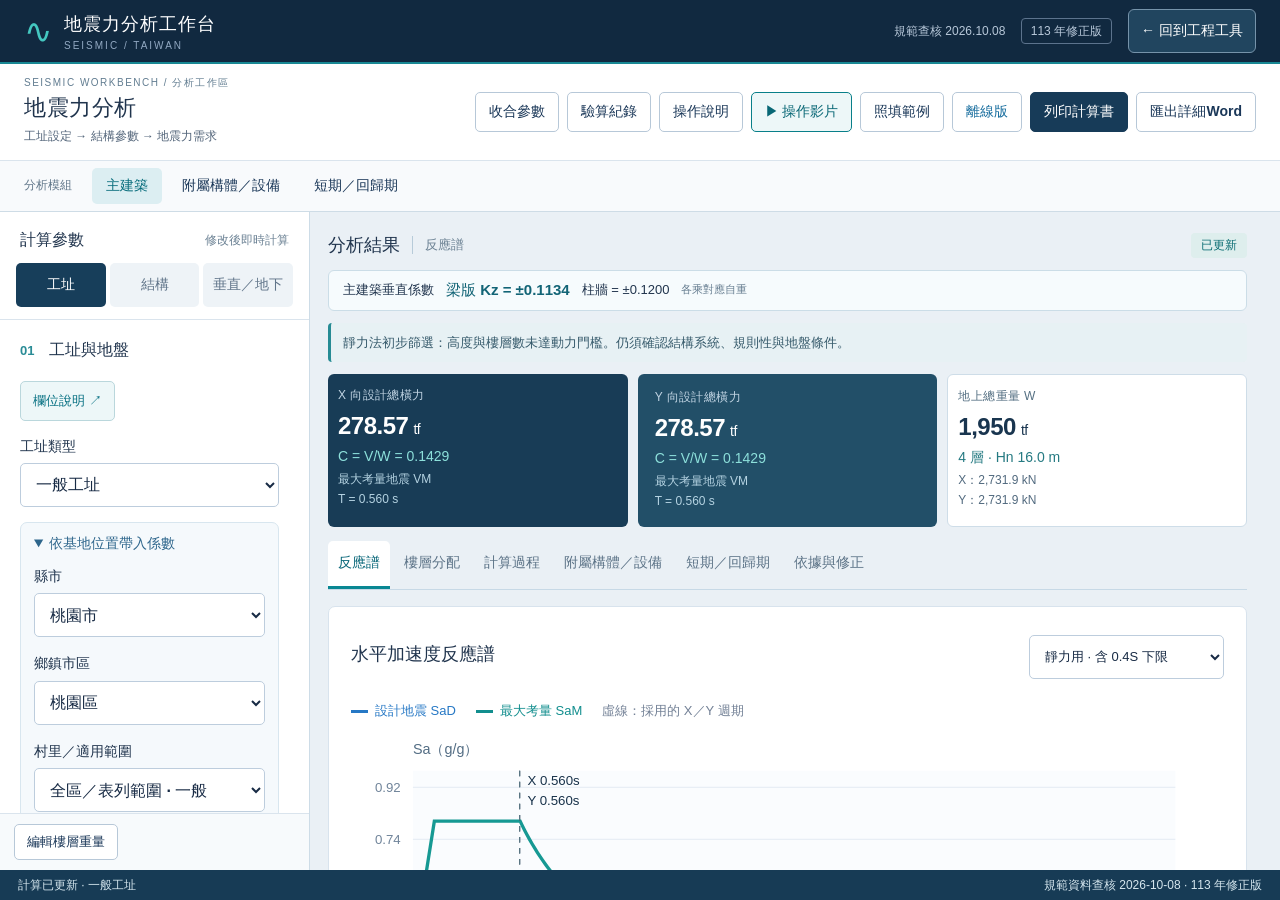
==== commit 08aac559: "Add Taiwan §11.2 short-term return-period checks, sourced demand input and offline reports" ====
--- a/index.html
+++ b/index.html
@@ -1,7 +1,7 @@
-<!doctype html><html lang="zh-Hant"><head><meta charset="UTF-8"><meta name="viewport" content="width=device-width, initial-scale=1"><title>地震力分析工作台</title><meta name="description" content="臺灣建築物地震力互動計算，一般工址、臺北盆地、近斷層與完整計算過程。"><link rel="icon" href="data:image/svg+xml,%3Csvg xmlns='http://www.w3.org/2000/svg' viewBox='0 0 32 32'%3E%3Crect width='32' height='32' rx='6' fill='%23132640'/%3E%3Cpath d='M3 18h6l3-10 5 17 4-12 3 5h5' fill='none' stroke='%2339c6be' stroke-width='2'/%3E%3C/svg%3E"><link rel="stylesheet" href="style.css?v=20261002-guide2"><style id="hub-return-style">.header-actions{display:flex;align-items:center;gap:16px}.hub-return{display:inline-flex;align-items:center;justify-content:center;min-height:44px;padding:8px 12px;border:1px solid #7693aa;border-radius:6px;color:#fff;background:#21455f;font-size:14px;font-weight:600;white-space:nowrap;text-decoration:none}.hub-return:hover{background:#2c5875;text-decoration:none}.hub-return:focus-visible{outline:3px solid #70ded5;outline-offset:3px}@media(max-width:1050px){.header-actions .headernote{display:none}}@media(max-width:400px){header{padding-inline:12px}.hub-return{font-size:13px;padding-inline:8px}.brand{gap:6px}.brand b{font-size:16px}}@media print{.header-actions{display:none!important}}</style><style id="vs30-style">#vsPanel{padding:14px 12px;margin-bottom:16px;border:1px solid #bad5de;border-radius:7px;background:#f4fafb}#vsPanel details{margin:0;border:0}#vsPanel summary{font-weight:600;min-height:44px}#vsPanel label{font-size:13px}.vs-layer{padding:12px 0;border-top:1px solid #cadde5}.vs-layer-title{display:flex;justify-content:space-between;align-items:center;gap:8px;margin-bottom:8px}.vs-layer-title button{padding:8px 10px;min-height:44px}.vs-layer small{display:block;line-height:1.7;color:#4e6779}.vs-actions{display:flex;flex-wrap:wrap;gap:8px;margin:14px 0}.vs-actions button{min-height:44px;flex:1}#vsResult{font-variant-numeric:tabular-nums;font-size:14px;overflow-wrap:anywhere}.vs-error{color:#922c28;background:#fff0ec}#vsPanel input{min-width:0;width:100%;font-size:16px}</style><link rel="stylesheet" href="tutorial.css?v=20261008"></head><body data-mobile-view="parameters">
+<!doctype html><html lang="zh-Hant"><head><meta charset="UTF-8"><meta name="viewport" content="width=device-width, initial-scale=1"><title>地震力分析工作台</title><meta name="description" content="臺灣建築物地震力互動計算，一般工址、臺北盆地、近斷層與完整計算過程。"><link rel="icon" href="data:image/svg+xml,%3Csvg xmlns='http://www.w3.org/2000/svg' viewBox='0 0 32 32'%3E%3Crect width='32' height='32' rx='6' fill='%23132640'/%3E%3Cpath d='M3 18h6l3-10 5 17 4-12 3 5h5' fill='none' stroke='%2339c6be' stroke-width='2'/%3E%3C/svg%3E"><link rel="stylesheet" href="style.css?v=20261002-guide2"><style id="hub-return-style">.header-actions{display:flex;align-items:center;gap:16px}.hub-return{display:inline-flex;align-items:center;justify-content:center;min-height:44px;padding:8px 12px;border:1px solid #7693aa;border-radius:6px;color:#fff;background:#21455f;font-size:14px;font-weight:600;white-space:nowrap;text-decoration:none}.hub-return:hover{background:#2c5875;text-decoration:none}.hub-return:focus-visible{outline:3px solid #70ded5;outline-offset:3px}@media(max-width:1050px){.header-actions .headernote{display:none}}@media(max-width:400px){header{padding-inline:12px}.hub-return{font-size:13px;padding-inline:8px}.brand{gap:6px}.brand b{font-size:16px}}@media print{.header-actions{display:none!important}}</style><style id="vs30-style">#vsPanel{padding:14px 12px;margin-bottom:16px;border:1px solid #bad5de;border-radius:7px;background:#f4fafb}#vsPanel details{margin:0;border:0}#vsPanel summary{font-weight:600;min-height:44px}#vsPanel label{font-size:13px}.vs-layer{padding:12px 0;border-top:1px solid #cadde5}.vs-layer-title{display:flex;justify-content:space-between;align-items:center;gap:8px;margin-bottom:8px}.vs-layer-title button{padding:8px 10px;min-height:44px}.vs-layer small{display:block;line-height:1.7;color:#4e6779}.vs-actions{display:flex;flex-wrap:wrap;gap:8px;margin:14px 0}.vs-actions button{min-height:44px;flex:1}#vsResult{font-variant-numeric:tabular-nums;font-size:14px;overflow-wrap:anywhere}.vs-error{color:#922c28;background:#fff0ec}#vsPanel input{min-width:0;width:100%;font-size:16px}</style><link rel="stylesheet" href="tutorial.css?v=20261008"><link rel="stylesheet" href="short-term.css?v=20261009"></head><body data-mobile-view="parameters">
 <header><div class="brand"><span class="mark">∿</span><div><b>地震力分析工作台</b><small>SEISMIC / TAIWAN</small></div></div><div class="header-actions"><div class="headernote">規範查核 2026.10.08 <span>113 年修正版</span></div><a class="hub-return" href="https://jerry597640-droid.github.io/engineering-calculator-hub/" target="_blank" rel="noopener noreferrer" aria-label="回到工程工具（另開分頁）" title="另開工程工具總覽，保留目前計算資料；需網路連線">← 回到工程工具</a></div></header>
 <main><div class="title"><div><div class="overline">SEISMIC WORKBENCH / 分析工作區</div><h1>地震力分析</h1><p>工址設定 → 結構參數 → 地震力需求</p></div><div class="title-actions"><button id="focusInput" aria-pressed="false">收合參數</button><button id="openVerification">驗算紀錄</button><button data-guide="start">操作說明</button><button type="button" class="tutorial-open" data-open-tutorial>▶ 操作影片</button><button data-guide="example">照填範例</button><a class="offline-link" href="offline.html" download="地震力分析工作台_離線版.html">離線版</a><button id="print">列印計算書</button></div></div>
-<div class="workspace-toolbar"><div><span class="workspace-label">分析模組</span><button class="active" id="moduleBuilding" aria-pressed="true">主建築</button><button id="moduleComponent" aria-pressed="false">附屬構體／設備</button></div><span class="workspace-meta">自動重算 · m / tf / s</span></div><div class="workspace"><aside id="inputPanel"><div class="input-heading"><b>計算參數</b><span>修改後即時計算</span></div><div class="input-tabs" role="tablist" aria-label="參數分類"><button id="input-tab-0" role="tab" aria-controls="input-0" aria-selected="true" data-input-tab="0" class="active">工址</button><button id="input-tab-1" role="tab" aria-controls="input-1" aria-selected="false" tabindex="-1" data-input-tab="1">結構</button><button id="input-tab-2" role="tab" aria-controls="input-2" aria-selected="false" tabindex="-1" data-input-tab="2">垂直／地下</button></div><div class="input-scroll">
+<div class="workspace-toolbar"><div><span class="workspace-label">分析模組</span><button class="active" id="moduleBuilding" aria-pressed="true">主建築</button><button id="moduleComponent" aria-pressed="false">附屬構體／設備</button><button id="moduleShortTerm" aria-pressed="false">短期／回歸期</button></div><span class="workspace-meta">自動重算 · m / tf / s</span></div><div class="workspace"><aside id="inputPanel"><div class="input-heading"><b>計算參數</b><span>修改後即時計算</span></div><div class="input-tabs" role="tablist" aria-label="參數分類"><button id="input-tab-0" role="tab" aria-controls="input-0" aria-selected="true" data-input-tab="0" class="active">工址</button><button id="input-tab-1" role="tab" aria-controls="input-1" aria-selected="false" tabindex="-1" data-input-tab="1">結構</button><button id="input-tab-2" role="tab" aria-controls="input-2" aria-selected="false" tabindex="-1" data-input-tab="2">垂直／地下</button></div><div class="input-scroll">
 <section id="input-0" role="tabpanel" aria-labelledby="input-tab-0"><h2><em>01</em> 工址與地盤</h2><button class="field-help" data-guide="site">欄位說明 ↗</button><label>工址類型<select id="mode"><option value="general">一般工址</option><option value="basin">臺北盆地微分區</option><option value="near">近斷層工址</option></select></label>
 <details class="location-picker" open><summary>依基地位置帶入係數</summary><label>縣市<select id="city"></select></label><label>鄉鎮市區<select id="district"></select></label><label>村里／適用範圍<select id="village"></select></label><button id="applyLocation" class="full">帶入選定工址</button><p class="hint">所有震區與盆地資料採國土署現行表 2-1、2-6；資料查核 2026-10-08。依原操作設定，一般工址選單不列臺北市；臺北市非盆地基地須依表 2-6(b)另查並手動輸入，勿直接套盆地。未列村里須依規範圖 2-1 判定。</p></details>
 <p class="hint" id="locationNote">示範：一般工址係數，請核對實際基地。</p>
@@ -12,7 +12,7 @@
 <label>FuM 分界週期依據<select id="fumBasis" disabled><option value="code">規範 §2.10.2 代入式 (2-12) · T₀D</option></select></label><p class="hint">固定以 R 取代式 (2-12) 的 Ra，分界週期採 T₀D；計算書同步列示規範依據。</p><p class="hint">調整 Hn 會同比例更新樓層標高；個別樓高請至「樓層分配」修改。</p><div id="directionInputs"></div><label>表 1-1／1-2 指定不規則性<select id="irregular"><option value="no">無（示範假設）</option><option value="yes">有：勁度、重量、幾何或扭轉不規則</option></select></label><label>全高度結構系統是否不同<select id="mixed"><option value="no">相同</option><option value="yes">不同</option></select></label><label>其他需專案分析條件<select id="special"><option value="no">無（一般基礎固定建築）</option><option value="yes">有：隔震、消能或其他特殊條件</option></select></label></section>
 <section id="input-2" role="tabpanel" aria-labelledby="input-tab-2" hidden><h2><em>03</em> 垂直與地下室</h2><button class="field-help" data-guide="vertical">欄位說明 ↗</button><div class="grid2"><label>垂直週期 Tv（s）<input id="tv" value="0.1" type="number" min="0.001" step="0.01"></label><label>垂直韌性 Rv<input id="rv" value="3" type="number" min="1" max="3" step="0.1"></label><label>地下室深度 H（m）<input id="depth" value="4.6" type="number" min="0" step="0.1"></label><label>地下該層重量（tf）<input id="bw" value="500" type="number" min="0.01" step="10"></label></div><p class="hint">Rv = 3 以相應韌性細節為前提。地下室重量不計入本頁地上總重 W。</p></section>
 </div><div class="input-bottom"><button id="editWeights">編輯樓層重量</button><a href="#resultPanel">查看計算結果</a></div></aside>
-<article id="resultPanel"><div class="result-heading"><h2>分析結果 <small id="activeViewName">反應譜</small></h2><span id="calcState">即時計算</span></div><div id="verticalSummary" class="vertical-summary" aria-live="polite"></div><div id="status" class="status" role="status"></div><div class="result-sticky"><div id="results"></div><nav aria-label="結果內容" role="tablist"><button class="active" data-tab="spectrum">反應譜</button><button data-tab="floors">樓層分配</button><button data-tab="details">計算過程</button><button data-tab="components">附屬構體／設備</button><button data-tab="basis">依據與修正</button></nav></div>
+<article id="resultPanel"><div class="result-heading"><h2>分析結果 <small id="activeViewName">反應譜</small></h2><span id="calcState">即時計算</span></div><div id="verticalSummary" class="vertical-summary" aria-live="polite"></div><div id="status" class="status" role="status"></div><div class="result-sticky"><div id="results"></div><nav aria-label="結果內容" role="tablist"><button class="active" data-tab="spectrum">反應譜</button><button data-tab="floors">樓層分配</button><button data-tab="details">計算過程</button><button data-tab="components">附屬構體／設備</button><button data-tab="shortterm">短期／回歸期</button><button data-tab="basis">依據與修正</button></nav></div>
 <section id="spectrum" class="tab"><div class="sectiontop"><h2>水平加速度反應譜</h2><select id="chartType" aria-label="反應譜類型"><option value="static">靜力用 · 含 0.4S 下限</option><option value="elastic">5% 彈性譜 · 無長週期下限</option></select></div><div class="legend"><span class="blue">設計地震 SaD</span><span class="teal">最大考量 SaM</span><span>虛線：採用的 X／Y 週期</span></div><div id="chart"></div><p class="hint">Sa 為無因次加速度係數（譜加速度 / g）。彈性譜未乘 I、αy、Fu 調整係數，也未執行模態組合，不等於完成動力分析。</p><div id="siteTable"></div></section>
 <section id="floors" class="tab" hidden><div class="sectiontop"><h2>地上樓層重量與地震力</h2><button class="field-help" data-guide="vertical">欄位說明 ↗</button><button id="addFloor">＋ 新增樓層</button></div><p class="hint">由下至上輸入；h 為距基面標高。W 應含全部靜載、必要活動隔間、容器內容物及規範要求的活載重比例。</p><div class="tablewrap"><table><thead><tr><th>樓層</th><th>h（m）</th><th>W（tf）</th><th>操作</th></tr></thead><tbody id="floorInputs"></tbody></table></div><div id="floorResults"></div></section>
 <section id="details" class="tab" hidden><div class="sectiontop"><h2>逐步計算</h2><button id="expandSteps" aria-expanded="false">展開全部</button></div><div id="steps"></div></section>
@@ -25,11 +25,24 @@
 <details class="component-scope"><summary>適用範圍與設計注意事項</summary><ul><li>地震力作用於構體質心，按質量分布分配；其接頭、錨定及至主結構的傳力構件皆須設計，不能把總力直接平均分給錨栓。</li><li>固定附件不計重力引致摩擦力抵抗地震。支承在建築樓板／屋頂的設備採本章；獨立設於地面的大型設備須另依第五章。</li><li>§4.1 的家具及樓板／屋頂支承之 200 kg 以下設備附件豁免須確認適用條件。本頁不自動將小重量的設計力歸零。</li><li>§4.4 需維持機能的設備應考慮位移與相對位移。設計地震位移為式 (2-3) 作用所生位移乘以 1.4αyRa，須包含扭轉與必要的 P–Δ 效應；本模組未執行位移分析。</li><li>§4.5 替代設計須有可靠試驗與分析資料，且地震力與傾倒力矩不得低於規範的 80%；本頁不自動套用此折減。</li></ul></details>
 <p class="hint">依據：<a href="https://www.nlma.gov.tw/uploads/files/38755deaa3b5f7ce0ceb3579198361db.pdf" target="_blank" rel="noopener">國土署《建築物耐震設計規範及解說》第四章、表 4-1 與表 4-2</a>。與左側已帶入的工址參數連動，選單選取後請按「帶入選定工址」。</p></section>
 
+<section id="shortterm" class="tab" hidden>
+<div class="st-top"><div><span class="st-kicker">SHORT SERVICE LIFE / v2026.10.09</span><h2>短期地震力｜回歸期檢核</h2><p>使用年限 → 10% 超越機率 → 回歸期 → 專案地震需求</p></div><div class="st-actions"><button data-guide="shortterm-guide">欄位與資料來源</button><button data-open-tutorial>▶ 進版操作影片</button></div></div>
+<div class="st-note">依《建築物耐震設計規範及解說》§11.2 解說，施工支撐及臨時假設工程可依使用壽命內 <b>10% 超越機率</b>求設計地震回歸期，再取得該回歸期之工址地震危害資料。這裡的「短期」是使用期間（年），與結構振動「短週期」（秒）不同。</div>
+<div class="st-layout"><div class="st-box"><h3>01　使用期間與比較條件</h3><div class="grid2"><label for="stDuration">預定使用期間<input id="stDuration" type="number" min="0.000001" step="any" value="6" inputmode="decimal"></label><label for="stUnit">期間單位<select id="stUnit"><option value="month" selected>月</option><option value="year">年</option><option value="day">日</option></select></label></div><div class="st-presets" aria-label="使用期間快速選擇"><button data-st-months="3">3 個月</button><button data-st-months="6">6 個月</button><button data-st-months="12">1 年</button><button data-st-months="24">2 年</button></div><label>期間內目標超越機率<input value="10%（§11.2 解說）" readonly aria-label="目標超越機率固定為百分之十"></label><label for="stCheckReturn">指定回歸期 Rcheck（年）<input id="stCheckReturn" type="number" min="0.000001" step="any" value="50" inputmode="decimal"></label><p class="hint">填入擬採用／資料所對應的回歸期。預設 50 年僅供比較，並非規範一律指定 50 年。</p><label for="stSite">工址與施工階段<input id="stSite" placeholder="基地位置、支撐系統、施工階段"></label><label for="stDurationSource">使用期間依據<input id="stDurationSource" placeholder="施工計畫版次、起訖與延期考量"></label><p class="hint">月÷12、日÷365.25 換成年。使用期間應涵蓋設置至拆除、待工與可能延期，不應只填施工作業天數。</p></div>
+<div><div id="stError" class="st-error" role="alert" hidden></div><div id="stResult" class="st-result-text" aria-live="polite"></div><details open><summary>逐步計算與反算檢查</summary><div id="stSteps"></div></details></div></div>
+<details><summary>常用年限對照表｜同為期間內 10%</summary><div class="tablewrap"><table class="st-table"><thead><tr><th>使用期間</th><th>換算年數</th><th>目標回歸期（年）</th></tr></thead><tbody id="stExampleTable"></tbody></table></div><p class="hint">50 年使用壽命對應 474.561 年，通常約稱 475 年。回歸期是統計量，不代表地震每隔固定年數發生一次，也不是發生日期預報。</p></details>
+<details id="stForceDetails"><summary>02　接續檢核地震力｜須有專案資料</summary><p class="st-note st-warn">第 11.2 節未給「回歸期比值＝地震力折減比」的公式。請由該回歸期的危害曲線／反應譜及施工階段分析取得設計力係數。<b>PGA／g、SDS、Sa 與最終 C＝F／W 不可直接混用。</b>本區只依使用者提出的最終設計力係數計算需求，不自動推導短期反應譜。</p><div class="st-actions"><button id="stLoadExample" type="button">載入 6 個月假設範例</button><button id="stClearForce" type="button">清除專案資料</button></div><div id="stExampleBanner" class="st-example" hidden>教學假設資料：回歸期 5 年，Ch＝0.12、Cv＝0.06 均非規範表值，也未對應實際基地。請勿作為工程設計值。</div><label class="st-check"><input id="stForceEnabled" type="checkbox">啟用專案係數與承載力比較</label><fieldset id="stForceInputs" disabled><div class="st-layout"><div class="st-box"><label for="stHazardSource">地震危害資料來源<textarea id="stHazardSource" placeholder="報告名稱、日期、頁碼；基地／地盤、所採回歸期、PGA／譜與近斷層處理"></textarea></label><label for="stDesignSource">設計係數推導依據<textarea id="stDesignSource" placeholder="計算書版次／頁碼；施工階段系統、高度／週期、韌性與用途、分析方法及力的設計基準"></textarea></label><label class="st-check"><input id="stConfirmed" type="checkbox">已確認係數適用本工址、指定回歸期及施工階段；超過目標回歸期時，另確認地震需求的適用性。</label></div><div class="st-box"><label for="stW">施工階段地震重量 W（tf）<input id="stW" type="number" min="0.000001" step="any" placeholder="依本階段重量表"></label><div class="grid2"><label for="stCh">水平設計力係數 Ch<input id="stCh" type="number" min="0.000001" step="any" placeholder="最終 Fh／W"></label><label for="stCv">垂直設計力係數 Cv<input id="stCv" type="number" min="0.000001" step="any" placeholder="選填，正值"></label></div><p class="hint">係數均無因次；垂直力同時列 ± 方向，留白即未計算。不同方向／系統請分別採用對應係數與重量檢核。</p><div class="grid2"><label for="stCapH">水平承載力（tf）<input id="stCapH" type="number" min="0.000001" step="any" placeholder="選填"></label><label for="stCapV">垂直承載力（tf）<input id="stCapV" type="number" min="0.000001" step="any" placeholder="選填"></label></div><label for="stCapacitySource">承載力依據<input id="stCapacitySource" placeholder="與需求同基準之計算書／試驗報告"></label></div></div></fieldset><div id="stForceResult" class="st-result-text" aria-live="polite"></div><p class="hint">此處只比對輸入的地震力需求與承載力，未計入重力等載重組合、錨定／接頭、穩定、傾倒、位移或拉剪互制；不得據此判定整體安全。施工中遭遇較大地震，仍應依 §11.2 檢核彈性限度及主管機關規定。</p></details>
+<div class="st-report-actions"><button id="stExport" type="button">匯出回歸期檢核 Word</button><button id="stPrint" type="button">列印本模組／PDF</button></div><p id="stExportStatus" class="hint" role="status"></p><p class="st-source">規範依據：<a href="https://www.nlma.gov.tw/uploads/files/040e5f9b6b72d27a8fef6c52c6175e1a.pdf#page=19" target="_blank" rel="noopener">國土署第十一章 §11.2、解說（11-19 頁）</a>；機率換算採時間獨立 Poisson 模型，<a href="https://www.usgs.gov/programs/earthquake-hazards/science/earthquake-hazards-201-technical-qa" target="_blank" rel="noopener">數學關係參考 USGS 技術問答</a>。查核 2026-10-09，台灣規範現列 113 年 3 月 1 日修正版。本模組不改寫主建築與設備計算參數；重新整理不保留輸入，請先匯出紀錄。</p>
+</section>
+
 <section id="basis" class="tab" hidden><div class="audit-panel" id="officialDataAudit"><span class="chapter-tag">2026-10-08 · 官方資料逐筆查核</span><h2>台灣耐震規範資料</h2><p>採用內政部《建築物耐震設計規範及解說》<b>113 年 3 月 1 日修正版</b>。工址資料直接依國土署現行表建置；FuM 固定依 §2.10.2 及式 (2-12) 採 T₀D。</p><div class="audit-stats"><b>459<small>一般震區資料列</small></b><b>883<small>盆地分類資料列</small></b><b>1,152<small>近斷層係數</small></b></div><p>一般震區包含表 2-1 的 327 個行政區與表 2-6(b) 展開的 132 筆範圍；盆地依表 2-6(a)、(c)。另核對表 2-4 的 30 個放大係數及表 4-1、4-2 的 45 組 ap／Rp。</p><p><b>本次修正：</b>獅潭斷層「新竹縣五峰鄉、苗栗縣苗栗市及泰安鄉」組，11 km 的 S₁ᴹ 由 0.45 改為官方 0.55，相關 9–13 km 內插一併更新。新竹市、嘉義市、花蓮縣改按規範列出各行政區。</p><p><a href="https://www.nlma.gov.tw/ch/legislation/regsearch/175" target="_blank" rel="noopener">官方規範及修正沿革</a> · <a href="https://www.nlma.gov.tw/uploads/files/039047aa58c2afcc22bf07f9d08f0d56.pdf" target="_blank" rel="noopener">官方係數表 PDF</a></p><p class="hint">查核範圍為表列數值、分類與本工具所列算式；行政區改名、未列村里及跨分區基地仍依規範圖 2-1 判定，斷層距離由最新跡線量測。畫面預設數字是教學案例，須帶入實際工址並確認地勘與結構資料。</p></div><div class="audit-panel"><span class="chapter-tag">2026-10-02 · 計算驗證</span><h2>公式對照與獨立驗算</h2><p>依國土署現行第二、三、四章及係數表核對；以獨立 Python 算式比對 JavaScript 引擎。</p><div class="audit-stats"><b>90<small>主建築測試案例</small></b><b>45<small>設備測試案例</small></b><b>3,471<small>數值斷言通過</small></b></div><p>覆蓋一般／盆地／近斷層、三類地盤、週期限制、三水準包絡、垂直力、樓層平衡、位移用力及設備上下限；45 組 ap／Rp 已逐列核對。最大浮點差 1.71×10⁻¹³。</p><p><a href="verification.html" target="_blank" rel="noopener">開啟完整驗算紀錄與可重現測試說明</a></p><p class="hint">這是程式公式及測試範圍確認，並非個案結構安全簽證。工址表未於本次逐筆重新地理定位，斷層距離與最新里界仍須人工核對。</p></div><h2>計算依據與原檔差異</h2><p>原始資料：2022新版地震力結構輔助設計程式V3_20221016_1.xlsm。網頁重建儲存格公式及查表資料，不需安裝 DLL；未執行原 Windows DLL，未宣稱二進位程式逐項等價。</p><div class="note">查核日期 2026-10-08。國土署現列最新發布為 113 年 3 月 1 日；本工具針對一般建築物地震力需求計算，並非整棟結構耐震合格判定。</div><h3>已更新與修正</h3><ul><li>雙北村里分類改用 113 年修正表 2-6(a)、2-6(b)，保留未列村里須按圖判定的條件。</li><li>一般工址地下室 F426:F428 引用空白 E412、I408；改為 §2.12 的 SDS、I 與深度，分別列出設計、中小度與最大考量地震值。</li><li>近斷層 N338 引用 M3298 的錯誤已排除。中小度地震採不含近斷層效應的地區係數。</li><li>多斷層依 §2.4 先取震區參數最大值再計算 Fa、Fv。原表部分近斷層結果為固定數值，網頁改為即時內插計算。</li><li>動力用彈性反應譜移除原表末點突回 0.4S 的繪圖情形；靜力用仍保留該下限。</li><li>不沿用原表「震度分級」標籤：設計譜係數不能直接視為氣象署實測震度。</li><li>FuM 固定依 §2.10.2 將 R 代入式 (2-12)，採 T₀D；已移除舊附件 T₀M 比對模式。</li><li>原表 0.9V 僅為特定動力分析調整參考，本頁不作無條件折減。</li></ul><h3>使用範圍</h3><p>R 請依表 1-3 及結構細節確認；頁面預設為示範值。FuM 固定按 §2.10.2 將 R 代入式 (2-12)，保留 T₀D。層間位移用地震力採 I=1、實際週期及無 0.4S 下限。尚未計算實際側移、意外扭矩、P–Δ、構材強度、弱層、液化、隔震或消能系統。</p><p>高度 ≥50 m、≥15 層或 §3.1 指定條件須另作動力分析。實際設計應由結構專業人員覆核工址、R、載重及模型。</p><h3>官方來源</h3><ul><li><a href="https://www.nlma.gov.tw/ch/legislation/regsearch/175" target="_blank" rel="noopener">國土署｜建築物耐震設計規範及解說</a></li><li><a href="https://www.nlma.gov.tw/uploads/files/26e22debb8e2339ac04e410f8fa49b44.pdf" target="_blank" rel="noopener">第二章｜靜力分析方法</a></li><li><a href="https://www.nlma.gov.tw/uploads/files/039047aa58c2afcc22bf07f9d08f0d56.pdf" target="_blank" rel="noopener">第二章｜係數表與微分區圖</a></li><li><a href="https://gazette.nat.gov.tw/EG_FileManager/eguploadpub/eg030039/ch02/type2/gov10/num6/Eg.pdf" target="_blank" rel="noopener">113 年 3 月 1 日修正發布全文</a></li><li><a href="https://www.nlma.gov.tw/uploads/files/5cf77b5e6f4e97835a4e48ae9bdaec20.pdf" target="_blank" rel="noopener">第三章｜動力分析方法</a></li></ul></section>
-<footer>地震力需求計算 · 長度 m / 重量與力 tf / 週期 s · 1 tf = 9.80665 kN</footer></article></div></main><div class="mobile-workbar" role="group" aria-label="手機工作區"><button data-mobile="parameters" aria-pressed="true"><span>01</span>參數</button><button data-mobile="results" aria-pressed="false"><span>02</span>結果</button><button data-mobile="components" aria-pressed="false"><span>03</span>設備</button><button data-mobile="details" aria-pressed="false"><span>04</span>計算書</button></div><div class="app-statusbar"><span id="appState">計算就緒</span><span>規範資料查核 2026-10-08 · 113 年修正版</span></div><script src="data.js"></script><script src="engine.js"></script><script src="app.js?v=20261005-details"></script><script src="component-engine.js"></script><script src="components.js?v=20261005-details"></script><script src="workbench.js?v=20261002-guide2"></script><dialog id="guideDialog" aria-labelledby="guideTitle"><div class="guide-top"><b id="guideTitle">操作說明與資料來源</b><form method="dialog"><button aria-label="關閉操作說明">關閉 ✕</button></form></div><iframe id="guideFrame" title="操作說明與資料來源" srcdoc="&lt;!doctype html&gt;&lt;html lang=&quot;zh-Hant&quot;&gt;&lt;head&gt;&lt;meta charset=&quot;utf-8&quot;&gt;&lt;meta name=&quot;viewport&quot; content=&quot;width=device-width,initial-scale=1&quot;&gt;&lt;title&gt;操作說明與資料來源｜地震力分析工作台&lt;/title&gt;&lt;style&gt;*{box-sizing:border-box}html{scroll-behavior:smooth;scroll-padding-top:90px}body{margin:0;font:16px/1.8 system-ui,&quot;Microsoft JhengHei&quot;,sans-serif;background:#eef3f7;color:#233b50}header{background:#17384f;color:white;padding:38px max(24px,calc((100vw - 1120px)/2))}header small{letter-spacing:2px;color:#99d7da}h1{font-size:32px;margin:10px 0}header p{color:#c9dce7;max-width:760px}nav{position:sticky;top:0;background:white;border-bottom:1px solid #c9d8e3;padding:10px 20px;display:flex;gap:10px;z-index:2;flex-wrap:wrap}a{color:#086c83}nav a,button{padding:9px 15px;border:1px solid #b6cad7;background:white;border-radius:6px;font:inherit;font-size:14px;text-decoration:none;cursor:pointer;min-height:44px;color:#16485e}main{max-width:1160px;margin:auto;padding:24px 20px 60px}.toc{display:flex;flex-wrap:wrap;gap:8px 20px;margin:0 0 24px;padding:20px;background:#dfeef2;border-radius:8px}.toc a{font-size:14px}section{background:white;padding:28px;border:1px solid #d3dfe8;border-radius:9px;margin-bottom:22px}h2{font-size:23px;margin:0 0 18px;color:#164f68}p{margin:12px 0}li{margin:10px 0}strong,b{color:inherit}.tablewrap{overflow:auto;border:1px solid #dae5ed;border-radius:6px;margin:18px 0}table{width:100%;border-collapse:collapse;min-width:850px;table-layout:fixed;font-size:14px}th,td{text-align:left;vertical-align:top;padding:14px;border-bottom:1px solid #dfe7ee;overflow-wrap:anywhere}th{background:#eaf2f6;color:#315a70}th:first-child{width:18%}th:nth-child(2){width:25%}th:nth-child(3){width:27%}td:first-child{font-weight:650}tr:nth-child(even){background:#f9fbfd}.notice,.example{padding:18px;border-left:4px solid #248f9b;background:#ecf6f7;border-radius:4px;margin:20px 0}details{border-bottom:1px solid #d4e3eb;padding:12px 0}summary{font-weight:650;cursor:pointer;min-height:44px}footer{font-size:13px;color:#658092;text-align:center;padding:20px}a:focus-visible,button:focus-visible,summary:focus-visible{outline:3px solid #07939f;outline-offset:3px}@media(max-width:640px){header{padding:26px 18px}h1{font-size:25px}main{padding:16px 12px}section{padding:20px 16px}h2{font-size:20px}nav{position:static;padding:10px 12px;gap:6px}nav a,button{font-size:14px;padding:10px}.tablewrap{border:0;overflow:visible}table,thead,tbody,tr,th,td{display:block;min-width:0;width:100%;table-layout:auto}thead{display:none}tr{border:1px solid #cbdce6;border-radius:6px;margin-bottom:14px;padding:6px 12px}td{padding:10px 0;border:0}td:first-child{font-size:17px;color:#125b72;border-bottom:1px solid #d8e6ed}td:not(:first-child):before{content:attr(data-label);display:block;font-size:12px;font-weight:650;color:#668295;margin-bottom:4px}.notice,.example{padding:14px}.toc{padding:16px}ol{padding-left:24px}}@media print{@page{size:A4 landscape;margin:14mm}body{background:white;font-size:11px;line-height:1.6}header{background:white;color:#123;padding:0}header small,header p{color:#456}h1{font-size:24px}nav,.toc,.no-print{display:none}main{padding:0;max-width:none}section{border:0;padding:10px 0;margin-bottom:12px}h2{font-size:18px;break-after:avoid}table{font-size:10px;min-width:0}th,td{padding:7px}tr{break-inside:avoid}.tablewrap{overflow:visible}thead{display:table-header-group}a{color:#123;text-decoration:none}.notice,.example{padding:10px}footer{font-size:10px}}&lt;/style&gt;&lt;/head&gt;&lt;body&gt;&lt;header&gt;&lt;small&gt;SEISMIC WORKBENCH / USER GUIDE&lt;/small&gt;&lt;h1&gt;操作說明與資料來源&lt;/h1&gt;&lt;p&gt;每一格填什麼、向誰索取、結果怎麼讀。&lt;br&gt;適用 2026-10-08 版 · 主建築／附屬構體與設備 · 手機及離線適用&lt;/p&gt;&lt;/header&gt;&lt;nav&gt;&lt;a href=&quot;https://jerry597640-droid.github.io/seismic-force-calculator/&quot; target=&quot;_blank&quot; rel=&quot;noopener&quot;&gt;開啟線上工作台&lt;/a&gt;&lt;button onclick=&quot;window.print()&quot;&gt;列印／存為 PDF&lt;/button&gt;&lt;button id=&quot;saveGuide&quot;&gt;下載離線說明&lt;/button&gt;&lt;a href=&quot;#start&quot;&gt;回到操作順序&lt;/a&gt;&lt;a href=&quot;#vs30&quot;&gt;Vs30 分層計算與範例&lt;/a&gt;&lt;/nav&gt;&lt;main&gt;&lt;div class=&quot;toc&quot; aria-label=&quot;章節目錄&quot;&gt;&lt;a href=&quot;#start&quot;&gt;01　先備資料與操作順序&lt;/a&gt;&lt;a href=&quot;#site&quot;&gt;02　工址與地盤&lt;/a&gt;&lt;a href=&quot;#structure&quot;&gt;03　建築與結構參數&lt;/a&gt;&lt;a href=&quot;#vertical&quot;&gt;04　垂直／地下與樓層重量&lt;/a&gt;&lt;a href=&quot;#equipment&quot;&gt;05　附屬構體、非結構構材與設備&lt;/a&gt;&lt;a href=&quot;#outputs&quot;&gt;06　哪些表格不用填？結果如何讀？&lt;/a&gt;&lt;a href=&quot;#example&quot;&gt;07　可照著輸入的完整範例&lt;/a&gt;&lt;a href=&quot;#records&quot;&gt;08　資料來源紀錄與常見問題&lt;/a&gt;&lt;a href=&quot;#sources&quot;&gt;09　官方依據與檔案來源&lt;/a&gt;&lt;/div&gt;&lt;section id=&quot;start&quot;&gt;&lt;div class=&quot;notice&quot;&gt;&lt;b&gt;操作影片：&lt;/b&gt;工作台上方按「操作影片」，可觀看 4 分 48 秒的中文教學，支援 11 章節、倍速、全螢幕與 MP4 下載。&lt;a href=&quot;https://jerry597640-droid.github.io/seismic-force-calculator/index.html#tutorial&quot; target=&quot;_blank&quot; rel=&quot;noopener&quot;&gt;開啟線上影片&lt;/a&gt;（需網路）。離線時可在工作台的影片視窗選取已下載的 MP4。影片採 Vs30=225 m/s、第二類地盤，其 345.76 tf 結果與本說明第一類地盤 A 例不同。&lt;/div&gt;&lt;h2&gt;01　先備資料與操作順序&lt;/h2&gt;&lt;p&gt;適用版本：2026-10-08 地震力分析工作台。操作說明依目前程式欄位編製；法規入口於 2026-10-08 查核，官方列最新修正發布為 113 年 3 月 1 日。開啟時的數字是教學示範，尚未代表您的基地。&lt;/p&gt;&lt;div class=&quot;notice&quot;&gt;&lt;b&gt;先確認基面。&lt;/b&gt;請由結構設計者依規範 §1.4 確認分析基面；Hn、樓層 h 與設備 hx 必須使用同一基準。地下深度 H 則依 §2.12 使用該地下樓層距地表的深度，不能與 h 混用。&lt;/div&gt;&lt;ol&gt;&lt;li&gt;&lt;b&gt;蒐集資料：&lt;/b&gt;基地地址／地籍與位置圖、地質鑽探報告、建築剖面與用途、結構系統及分析報告、各層重量計算表；設備分析另備設備型錄、運轉重量、支承與錨定圖。&lt;/li&gt;&lt;li&gt;&lt;b&gt;設定工址：&lt;/b&gt;選工址類型 → 縣市／鄉鎮／村里 → 按「帶入選定工址」；核對地盤及係數。近斷層另填適用斷層及距離。&lt;/li&gt;&lt;li&gt;&lt;b&gt;設定結構：&lt;/b&gt;填 Hn、I、αy、X/Y 週期與 R，確認不規則性及特殊系統；FuM 已固定採規範模式。&lt;/li&gt;&lt;li&gt;&lt;b&gt;整理重量：&lt;/b&gt;按「編輯樓層重量」，按實際模型由下而上輸入 h、W；確認總重及頂層標高。&lt;/li&gt;&lt;li&gt;&lt;b&gt;垂直與地下：&lt;/b&gt;填 Tv、Rv 及要檢視之地下樓層 H、重量；本頁一次只算一個地下樓層。&lt;/li&gt;&lt;li&gt;&lt;b&gt;設備需求：&lt;/b&gt;選「附屬構體／設備」，依實際類型、重量、位置及用途輸入；承載力可留白。&lt;/li&gt;&lt;li&gt;&lt;b&gt;讀取與留存：&lt;/b&gt;看控制地震力與係數、樓層分配、計算過程和提示；使用「列印計算書」保存 PDF，再由設計者覆核輸入依據。&lt;/li&gt;&lt;/ol&gt;&lt;p&gt;桌面採左側參數、右側結果；「收合參數」可放大結果區。手機以底部「參數／結果／設備／計算書」切換；參數區上方再選「工址／結構／垂直／地下」。寬表格可在表格範圍左右滑動。&lt;/p&gt;&lt;p&gt;&lt;b&gt;儲存方式：&lt;/b&gt;一般數值修改即時重算，但位置選單須按「帶入選定工址」。目前沒有專案存檔、匯入或自動保存輸入；重新整理會回到預設值。「離線版」下載的是程式，並非當次個案資料，請另外保存計算書及輸入紀錄。&lt;/p&gt;&lt;/section&gt;&lt;section id=&quot;site&quot;&gt;&lt;h2&gt;02　工址與地盤&lt;/h2&gt;&lt;div class=&quot;tablewrap&quot;&gt;&lt;table&gt;&lt;thead&gt;&lt;tr&gt;&lt;th&gt;介面欄位&lt;/th&gt;&lt;th&gt;填寫內容／單位&lt;/th&gt;&lt;th&gt;資料從哪裡取得&lt;/th&gt;&lt;th&gt;填寫與判讀提醒&lt;/th&gt;&lt;/tr&gt;&lt;/thead&gt;&lt;tbody&gt;&lt;tr&gt;&lt;td data-label=&quot;介面欄位&quot;&gt;工址類型&lt;/td&gt;&lt;td data-label=&quot;填寫內容／單位&quot;&gt;一般工址／臺北盆地微分區／近斷層工址。&lt;/td&gt;&lt;td data-label=&quot;資料從哪裡取得&quot;&gt;基地位置圖＋官方第二章與圖表 [2][3]，由結構／大地設計者判定。&lt;/td&gt;&lt;td data-label=&quot;填寫與判讀提醒&quot;&gt;不是依縣市名稱直接決定；同一行政區可能有不同適用範圍。&lt;/td&gt;&lt;/tr&gt;&lt;tr&gt;&lt;td data-label=&quot;介面欄位&quot;&gt;縣市、鄉鎮市區、村里／適用範圍&lt;/td&gt;&lt;td data-label=&quot;填寫內容／單位&quot;&gt;依實際基地逐級選取，再按「帶入選定工址」。&lt;/td&gt;&lt;td data-label=&quot;資料從哪裡取得&quot;&gt;地籍、門牌、測量座標及官方表列範圍；里界變更需查新舊對照。&lt;/td&gt;&lt;td data-label=&quot;填寫與判讀提醒&quot;&gt;選單僅用來查表，不會定位基地。雙北資料採 113 年修正表；其餘由原附件擷取，仍須核對官方表。&lt;/td&gt;&lt;/tr&gt;&lt;tr&gt;&lt;td data-label=&quot;介面欄位&quot;&gt;地盤分類&lt;/td&gt;&lt;td data-label=&quot;填寫內容／單位&quot;&gt;第一、二或三類（無單位）；畫面按 Vs30 顯示 ≥270、180–270、&lt;180 m/s。&lt;/td&gt;&lt;td data-label=&quot;資料從哪裡取得&quot;&gt;基地鑽探／地質調查報告中的上部 30 m 平均剪力波速或規範允許之地盤分類資料，請大地設計者確認。&lt;/td&gt;&lt;td data-label=&quot;填寫與判讀提醒&quot;&gt;不要僅憑縣市、土壤名稱或單一深度的波速推定；缺資料應補足判定依據。盆地模式另採其規定。&lt;/td&gt;&lt;/tr&gt;&lt;tr&gt;&lt;td data-label=&quot;介面欄位&quot;&gt;Sˢᴰ、S¹ᴰ、Sˢᴹ、S¹ᴹ（四格）&lt;/td&gt;&lt;td data-label=&quot;填寫內容／單位&quot;&gt;依序填設計地震短週期、1 秒及最大考量地震短週期、1 秒的「震區」係數；正數、無因次。&lt;/td&gt;&lt;td data-label=&quot;資料從哪裡取得&quot;&gt;官方第二章震區係數表／113 年修正資料 [2][3][5]；也可由位置帶入後覆核。&lt;/td&gt;&lt;td data-label=&quot;填寫與判讀提醒&quot;&gt;不要填已經地盤放大的 SDS、SD1、SMS、SM1；Fa、Fv 由程式另算，否則會重複放大。近斷層模式此四格仍為一般區域基準值。&lt;/td&gt;&lt;/tr&gt;&lt;tr&gt;&lt;td data-label=&quot;介面欄位&quot;&gt;臺北微分區&lt;/td&gt;&lt;td data-label=&quot;填寫內容／單位&quot;&gt;依表選一區 T₀=1.60 s、二區 1.30 s 或三區 1.05 s。&lt;/td&gt;&lt;td data-label=&quot;資料從哪裡取得&quot;&gt;官方表 2-6(a)、2-6(b)、2-6(c)及微分區圖；未列村里依適用圖判定 [3][5]。&lt;/td&gt;&lt;td data-label=&quot;填寫與判讀提醒&quot;&gt;盆地模式直接用 SDS=0.6、SMS=0.8 及微分區週期，不再乘一般地盤放大。&lt;/td&gt;&lt;/tr&gt;&lt;tr&gt;&lt;td data-label=&quot;介面欄位&quot;&gt;斷層／表列行政區組別&lt;/td&gt;&lt;td data-label=&quot;填寫內容／單位&quot;&gt;近斷層模式加入所有適用斷層，並核對所示行政區。&lt;/td&gt;&lt;td data-label=&quot;資料從哪裡取得&quot;&gt;規範近斷層表、基地調查及最新官方斷層跡線資料；由大地／結構設計者確認版本。&lt;/td&gt;&lt;td data-label=&quot;填寫與判讀提醒&quot;&gt;同名斷層可能分成不同適用行政區組別，不能只看名稱；程式不會自動找出所有鄰近斷層。&lt;/td&gt;&lt;/tr&gt;&lt;tr&gt;&lt;td data-label=&quot;介面欄位&quot;&gt;最短水平距離&lt;/td&gt;&lt;td data-label=&quot;填寫內容／單位&quot;&gt;基地至適用斷層跡線的最短水平距離，km，≥0。&lt;/td&gt;&lt;td data-label=&quot;資料從哪裡取得&quot;&gt;以確認過的基地與斷層圖資進行 GIS／測量作業，留存圖資日期、坐標系統及量測圖。&lt;/td&gt;&lt;td data-label=&quot;填寫與判讀提醒&quot;&gt;不是道路距離、到行政區中心距離或震源深度。程式於表列距離間內插，端點外取端值，再逐參數取多斷層包絡。&lt;/td&gt;&lt;/tr&gt;&lt;/tbody&gt;&lt;/table&gt;&lt;/div&gt;&lt;div class=&quot;notice&quot;&gt;&lt;b&gt;臺北選單規則：&lt;/b&gt;盆地模式只列臺北市與新北市；依既有操作設定，一般模式不列臺北市。臺北市仍存在非盆地基地，遇此情況請依表 2-6(b)查值後，在一般模式手動填四個震區係數，並另記實際地址；不要用其他縣市帶入值代替，也不要誤選盆地。位置摘要未必反映手動修改，覆核時應看實際輸入值並附資料來源。&lt;/div&gt;&lt;/section&gt;&lt;section id=&quot;structure&quot;&gt;&lt;h2&gt;03　建築與結構參數&lt;/h2&gt;&lt;div class=&quot;tablewrap&quot;&gt;&lt;table&gt;&lt;thead&gt;&lt;tr&gt;&lt;th&gt;介面欄位&lt;/th&gt;&lt;th&gt;填寫內容／單位&lt;/th&gt;&lt;th&gt;資料從哪裡取得&lt;/th&gt;&lt;th&gt;填寫與判讀提醒&lt;/th&gt;&lt;/tr&gt;&lt;/thead&gt;&lt;tbody&gt;&lt;tr&gt;&lt;td data-label=&quot;介面欄位&quot;&gt;建築高度 Hn&lt;/td&gt;&lt;td data-label=&quot;填寫內容／單位&quot;&gt;基面至頂層的高度，m，&gt;0。&lt;/td&gt;&lt;td data-label=&quot;資料從哪裡取得&quot;&gt;建築剖面、結構分析模型及設計者確認的基面。&lt;/td&gt;&lt;td data-label=&quot;填寫與判讀提醒&quot;&gt;與樓層表頂層 h 一致；直接修改 Hn 會同比例調整所有樓層標高，修改後要再逐層確認。&lt;/td&gt;&lt;/tr&gt;&lt;tr&gt;&lt;td data-label=&quot;介面欄位&quot;&gt;用途係數 I&lt;/td&gt;&lt;td data-label=&quot;填寫內容／單位&quot;&gt;依實際用途選 1.00／1.25／1.50。&lt;/td&gt;&lt;td data-label=&quot;資料從哪裡取得&quot;&gt;使用執照／核准用途、業主功能要求及規範 §2.8 [2]。&lt;/td&gt;&lt;td data-label=&quot;填寫與判讀提醒&quot;&gt;選單文字為摘要；是否屬指定公眾、重要或危險物品用途須按完整條文判定，不能只按建物名稱。&lt;/td&gt;&lt;/tr&gt;&lt;tr&gt;&lt;td data-label=&quot;介面欄位&quot;&gt;設計方法與 αy&lt;/td&gt;&lt;td data-label=&quot;填寫內容／單位&quot;&gt;選與實際分析及載重組合相符的方法；本工具提供 1.0、1.2、1.5。&lt;/td&gt;&lt;td data-label=&quot;資料從哪裡取得&quot;&gt;結構設計準則、計算書載重組合及 §2.2 [2]。&lt;/td&gt;&lt;td data-label=&quot;填寫與判讀提醒&quot;&gt;不是材料種類選項，也不是為降低地震力而自行調整的折減係數；請設計者確認。&lt;/td&gt;&lt;/tr&gt;&lt;tr&gt;&lt;td data-label=&quot;介面欄位&quot;&gt;FuM 分界週期依據&lt;/td&gt;&lt;td data-label=&quot;填寫內容／單位&quot;&gt;固定採用「規範 §2.10.2／T₀D」，無需填寫。&lt;/td&gt;&lt;td data-label=&quot;資料從哪裡取得&quot;&gt;官方 §2.10.2、式 (2-12)。&lt;/td&gt;&lt;td data-label=&quot;填寫與判讀提醒&quot;&gt;程式將 R 代入式 (2-12) 取代 Ra，分界週期保留 T₀D。&lt;/td&gt;&lt;/tr&gt;&lt;tr&gt;&lt;td data-label=&quot;介面欄位&quot;&gt;X/Y 向：經驗週期類別 Ct&lt;/td&gt;&lt;td data-label=&quot;填寫內容／單位&quot;&gt;分方向選實際抗側力系統；選項 0.070、0.085、0.050。&lt;/td&gt;&lt;td data-label=&quot;資料從哪裡取得&quot;&gt;結構平面、系統設計說明與 §2.6 [2]。&lt;/td&gt;&lt;td data-label=&quot;填寫與判讀提醒&quot;&gt;程式用 Tc=Ct×Hn^0.75 作週期上限比較。Ct 與 R 必須分別確認，不會互相自動選定。&lt;/td&gt;&lt;/tr&gt;&lt;tr&gt;&lt;td data-label=&quot;介面欄位&quot;&gt;X/Y 向：分析週期 Tx、Ty&lt;/td&gt;&lt;td data-label=&quot;填寫內容／單位&quot;&gt;各方向代表性分析週期，s，&gt;0。&lt;/td&gt;&lt;td data-label=&quot;資料從哪裡取得&quot;&gt;結構分析模型的模態／週期報告，確認方向及有效參與振態；由分析者提供。&lt;/td&gt;&lt;td data-label=&quot;填寫與判讀提醒&quot;&gt;不可直接填模態序號。畫面預設 0.56 s 是示範；強度計算採 min(T分析,1.4Tc)，輸入仍應是原分析週期。&lt;/td&gt;&lt;/tr&gt;&lt;tr&gt;&lt;td data-label=&quot;介面欄位&quot;&gt;X/Y 向：韌性容量 Rx、Ry&lt;/td&gt;&lt;td data-label=&quot;填寫內容／單位&quot;&gt;各方向符合實際系統的 R；本工具支援 1–5。&lt;/td&gt;&lt;td data-label=&quot;資料從哪裡取得&quot;&gt;官方表 1-3、結構系統與韌性細節圖／計算書 [1][6]。&lt;/td&gt;&lt;td data-label=&quot;填寫與判讀提醒&quot;&gt;不要套用其他規範同名 R；預設 4 不代表所有 RC 結構。若表列系統或特殊條件超出功能，應另作分析。&lt;/td&gt;&lt;/tr&gt;&lt;tr&gt;&lt;td data-label=&quot;介面欄位&quot;&gt;表 1-1／1-2 指定不規則性&lt;/td&gt;&lt;td data-label=&quot;填寫內容／單位&quot;&gt;依結構配置、質量、勁度等評估選有／無。&lt;/td&gt;&lt;td data-label=&quot;資料從哪裡取得&quot;&gt;結構平立面、層重量／層勁度分析及規範表 1-1、1-2 [1]。&lt;/td&gt;&lt;td data-label=&quot;填寫與判讀提醒&quot;&gt;預設「無」是示範；本工具沒有由模型自動判斷不規則性。&lt;/td&gt;&lt;/tr&gt;&lt;tr&gt;&lt;td data-label=&quot;介面欄位&quot;&gt;全高度結構系統是否不同&lt;/td&gt;&lt;td data-label=&quot;填寫內容／單位&quot;&gt;沿高度抗側力系統相同／不同。&lt;/td&gt;&lt;td data-label=&quot;資料從哪裡取得&quot;&gt;結構設計總說明、立面、轉換層及系統配置圖。&lt;/td&gt;&lt;td data-label=&quot;填寫與判讀提醒&quot;&gt;由設計者判定，會影響動力分析初步提示。&lt;/td&gt;&lt;/tr&gt;&lt;tr&gt;&lt;td data-label=&quot;介面欄位&quot;&gt;其他需專案分析條件&lt;/td&gt;&lt;td data-label=&quot;填寫內容／單位&quot;&gt;有隔震、消能或其他特殊條件時選「有」。&lt;/td&gt;&lt;td data-label=&quot;資料從哪裡取得&quot;&gt;專案設計準則、隔震／消能設計報告與規範適用章節。&lt;/td&gt;&lt;td data-label=&quot;填寫與判讀提醒&quot;&gt;提示不等於完成專案分析；即使選無，也不表示所有動力分析適用條件已檢核。&lt;/td&gt;&lt;/tr&gt;&lt;/tbody&gt;&lt;/table&gt;&lt;/div&gt;&lt;/section&gt;&lt;section id=&quot;vertical&quot;&gt;&lt;h2&gt;04　垂直／地下與樓層重量&lt;/h2&gt;&lt;div class=&quot;tablewrap&quot;&gt;&lt;table&gt;&lt;thead&gt;&lt;tr&gt;&lt;th&gt;介面欄位&lt;/th&gt;&lt;th&gt;填寫內容／單位&lt;/th&gt;&lt;th&gt;資料從哪裡取得&lt;/th&gt;&lt;th&gt;填寫與判讀提醒&lt;/th&gt;&lt;/tr&gt;&lt;/thead&gt;&lt;tbody&gt;&lt;tr&gt;&lt;td data-label=&quot;介面欄位&quot;&gt;垂直週期 Tv&lt;/td&gt;&lt;td data-label=&quot;填寫內容／單位&quot;&gt;垂直方向分析週期，s，&gt;0。&lt;/td&gt;&lt;td data-label=&quot;資料從哪裡取得&quot;&gt;垂直振動分析、梁版／相關系統之分析報告及 §2.18 [2]，由設計者選定。&lt;/td&gt;&lt;td data-label=&quot;填寫與判讀提醒&quot;&gt;不可直接沿用水平週期；預設 0.1 s 僅供示範。&lt;/td&gt;&lt;/tr&gt;&lt;tr&gt;&lt;td data-label=&quot;介面欄位&quot;&gt;垂直韌性 Rv&lt;/td&gt;&lt;td data-label=&quot;填寫內容／單位&quot;&gt;符合垂直受力系統的韌性容量；本工具範圍 1–3。&lt;/td&gt;&lt;td data-label=&quot;資料從哪裡取得&quot;&gt;結構韌性設計細節與 §2.18，由結構設計者提供。&lt;/td&gt;&lt;td data-label=&quot;填寫與判讀提醒&quot;&gt;取 3 須具相應設計細節，不能因是預設值就直接採用。&lt;/td&gt;&lt;/tr&gt;&lt;tr&gt;&lt;td data-label=&quot;介面欄位&quot;&gt;地下室深度 H&lt;/td&gt;&lt;td data-label=&quot;填寫內容／單位&quot;&gt;要計算的「該地下樓層」距地表深度，m，≥0。&lt;/td&gt;&lt;td data-label=&quot;資料從哪裡取得&quot;&gt;建築／結構剖面及 §2.12 [2]。&lt;/td&gt;&lt;td data-label=&quot;填寫與判讀提醒&quot;&gt;不是整棟地下室總深度套用各層；要分析不同地下樓層時，逐層換 H 與該層重量。&lt;/td&gt;&lt;/tr&gt;&lt;tr&gt;&lt;td data-label=&quot;介面欄位&quot;&gt;地下該層重量&lt;/td&gt;&lt;td data-label=&quot;填寫內容／單位&quot;&gt;該地下樓層的靜載重，tf，&gt;0。&lt;/td&gt;&lt;td data-label=&quot;資料從哪裡取得&quot;&gt;地下該層靜載重計算書與 §2.12，由結構設計者確認納入範圍。&lt;/td&gt;&lt;td data-label=&quot;填寫與判讀提醒&quot;&gt;不納入本工具地上總重 W。無地下室時忽略地下結果；目前欄位仍須保持有效正數，不能把示範結果當成實際地下樓層。&lt;/td&gt;&lt;/tr&gt;&lt;tr&gt;&lt;td data-label=&quot;介面欄位&quot;&gt;樓層（樓層分配表）&lt;/td&gt;&lt;td data-label=&quot;填寫內容／單位&quot;&gt;程式自動由下而上命名 1F、2F…；用新增／移除調整數量。&lt;/td&gt;&lt;td data-label=&quot;資料從哪裡取得&quot;&gt;結構模型中的各層質量配置。&lt;/td&gt;&lt;td data-label=&quot;填寫與判讀提醒&quot;&gt;目前不支援自訂樓層名稱；夾層、屋突等應由設計者確認如何建模及與實際圖面對應。新增列會帶示範高度與重量，須自行改正。&lt;/td&gt;&lt;/tr&gt;&lt;tr&gt;&lt;td data-label=&quot;介面欄位&quot;&gt;h（樓層表）&lt;/td&gt;&lt;td data-label=&quot;填寫內容／單位&quot;&gt;各層距基面的標高，m，正數且由下而上遞增。&lt;/td&gt;&lt;td data-label=&quot;資料從哪裡取得&quot;&gt;剖面圖／模型樓層標高表，扣除所選基面高程。&lt;/td&gt;&lt;td data-label=&quot;填寫與判讀提醒&quot;&gt;是累計標高，不是單層層高。例如層高均 4 m 的四層，填 4、8、12、16。改頂層 h 會更新 Hn。&lt;/td&gt;&lt;/tr&gt;&lt;tr&gt;&lt;td data-label=&quot;介面欄位&quot;&gt;W（樓層表）&lt;/td&gt;&lt;td data-label=&quot;填寫內容／單位&quot;&gt;各層地震計算重量，tf，&gt;0。&lt;/td&gt;&lt;td data-label=&quot;資料從哪裡取得&quot;&gt;逐層重量清冊：結構自重、附加靜載、隔間、設備及內容物、規範要求的活載部分；核對模型質量來源。&lt;/td&gt;&lt;td data-label=&quot;填寫與判讀提醒&quot;&gt;依 §2.2 定義逐項確認，不是直接填樓地板面積、活載強度或質量密度；避免設備與自重重複計入。總 W 由各列加總，無須另填。&lt;/td&gt;&lt;/tr&gt;&lt;/tbody&gt;&lt;/table&gt;&lt;/div&gt;&lt;p&gt;&lt;b&gt;單位範例：&lt;/b&gt;若某層經確認的均佈重量為 0.8 tf/m²、分攤面積 500 m²，該項重量為 400 tf；再加其餘未包含項目。這只是換算示範，0.8 並非本工具建議載重。1 tf=9.80665 kN；若資料為 kN，除以 9.80665 後填入。&lt;/p&gt;&lt;/section&gt;&lt;section id=&quot;equipment&quot;&gt;&lt;h2&gt;05　附屬構體、非結構構材與設備&lt;/h2&gt;&lt;div class=&quot;tablewrap&quot;&gt;&lt;table&gt;&lt;thead&gt;&lt;tr&gt;&lt;th&gt;介面欄位&lt;/th&gt;&lt;th&gt;填寫內容／單位&lt;/th&gt;&lt;th&gt;資料從哪裡取得&lt;/th&gt;&lt;th&gt;填寫與判讀提醒&lt;/th&gt;&lt;/tr&gt;&lt;/thead&gt;&lt;tbody&gt;&lt;tr&gt;&lt;td data-label=&quot;介面欄位&quot;&gt;連動工址 SDS、I、hn&lt;/td&gt;&lt;td data-label=&quot;填寫內容／單位&quot;&gt;自動讀取主建築；此處不用再填。&lt;/td&gt;&lt;td data-label=&quot;資料從哪裡取得&quot;&gt;已確認的主建築工址、用途與高度。&lt;/td&gt;&lt;td data-label=&quot;填寫與判讀提醒&quot;&gt;先完成主建築有效輸入；核對模組上方連動摘要，換設備不會換工址。&lt;/td&gt;&lt;/tr&gt;&lt;tr&gt;&lt;td data-label=&quot;介面欄位&quot;&gt;係數表&lt;/td&gt;&lt;td data-label=&quot;填寫內容／單位&quot;&gt;表 4-1（部分構體／非結構構材）、表 4-2（機電設備）或自訂。&lt;/td&gt;&lt;td data-label=&quot;資料從哪裡取得&quot;&gt;官方第四章及表 4-1、4-2 [4]。&lt;/td&gt;&lt;td data-label=&quot;填寫與判讀提醒&quot;&gt;依實際構材、變形能力、支承及附件分類，不能僅用設備商品名稱猜選。&lt;/td&gt;&lt;/tr&gt;&lt;tr&gt;&lt;td data-label=&quot;介面欄位&quot;&gt;構材／設備類型&lt;/td&gt;&lt;td data-label=&quot;填寫內容／單位&quot;&gt;選與實際安裝及固定方式相符的類型。&lt;/td&gt;&lt;td data-label=&quot;資料從哪裡取得&quot;&gt;建築／機電圖、設備安裝圖、廠商資料與官方係數表。&lt;/td&gt;&lt;td data-label=&quot;填寫與判讀提醒&quot;&gt;有無隔振、懸吊、懸臂、側撐及接頭型式會影響分類；請設計者確認。&lt;/td&gt;&lt;/tr&gt;&lt;tr&gt;&lt;td data-label=&quot;介面欄位&quot;&gt;共振放大 ap、反應折減 Rp&lt;/td&gt;&lt;td data-label=&quot;填寫內容／單位&quot;&gt;一般由類型自動帶入唯讀值；自訂模式才可輸入。ap&gt;0，Rp≥1，皆無因次。&lt;/td&gt;&lt;td data-label=&quot;資料從哪裡取得&quot;&gt;官方係數表；自訂值須有經設計者接受的試驗／分析與適用依據。&lt;/td&gt;&lt;td data-label=&quot;填寫與判讀提醒&quot;&gt;不要把主建築 R 填成設備 Rp；畫面數值隨類型自動更新。&lt;/td&gt;&lt;/tr&gt;&lt;tr&gt;&lt;td data-label=&quot;介面欄位&quot;&gt;自訂係數依據&lt;/td&gt;&lt;td data-label=&quot;填寫內容／單位&quot;&gt;自訂模式必填文字：報告名稱、編號、版次、頁次／條文。&lt;/td&gt;&lt;td data-label=&quot;資料從哪裡取得&quot;&gt;可追溯的試驗、分析或設計依據文件。&lt;/td&gt;&lt;td data-label=&quot;填寫與判讀提醒&quot;&gt;程式僅檢查是否填文字，不會審查文件可信度或自動核准替代設計。&lt;/td&gt;&lt;/tr&gt;&lt;tr&gt;&lt;td data-label=&quot;介面欄位&quot;&gt;自重／操作重量 Wp&lt;/td&gt;&lt;td data-label=&quot;填寫內容／單位&quot;&gt;設備或構材的操作狀態重量，tf，&gt;0。&lt;/td&gt;&lt;td data-label=&quot;資料從哪裡取得&quot;&gt;廠商型錄、設備重量表、滿載／運轉工況資料；含需計入的液體、儲物及附件。&lt;/td&gt;&lt;td data-label=&quot;填寫與判讀提醒&quot;&gt;例如 1,250 kg 操作質量約填 1.25 tf；確認不是乾重／出貨重量。重量不因高度改變。&lt;/td&gt;&lt;/tr&gt;&lt;tr&gt;&lt;td data-label=&quot;介面欄位&quot;&gt;安裝樓層&lt;/td&gt;&lt;td data-label=&quot;填寫內容／單位&quot;&gt;選屋頂、基面、已輸入樓層或自行輸入 hx。&lt;/td&gt;&lt;td data-label=&quot;資料從哪裡取得&quot;&gt;設備配置、安裝剖面與結構樓層表。&lt;/td&gt;&lt;td data-label=&quot;填寫與判讀提醒&quot;&gt;屋頂連動 hn；基面為 0；樓層選項由樓層表更新。&lt;/td&gt;&lt;/tr&gt;&lt;tr&gt;&lt;td data-label=&quot;介面欄位&quot;&gt;所在樓層距基面高度 hx&lt;/td&gt;&lt;td data-label=&quot;填寫內容／單位&quot;&gt;自動帶入；「自行輸入」時可填，m，0≤hx≤hn。&lt;/td&gt;&lt;td data-label=&quot;資料從哪裡取得&quot;&gt;設備支承所在樓層的標高及主建築基面。&lt;/td&gt;&lt;td data-label=&quot;填寫與判讀提醒&quot;&gt;此為支承所在樓層高度，不是設備本身高度或任意重心標高；屋突等特殊配置須另確認適用性。&lt;/td&gt;&lt;/tr&gt;&lt;tr&gt;&lt;td data-label=&quot;介面欄位&quot;&gt;構材／設備用途 Ip&lt;/td&gt;&lt;td data-label=&quot;填寫內容／單位&quot;&gt;一般基準 1.0，指定必要機能／危險等用途選 1.5。&lt;/td&gt;&lt;td data-label=&quot;資料從哪裡取得&quot;&gt;設備用途說明、業主功能需求、危險物料資料及第四章 [4]。&lt;/td&gt;&lt;td data-label=&quot;填寫與判讀提醒&quot;&gt;採用值由程式取 max(所選設備用途係數,建築 I)；不要另乘一次建築 I。&lt;/td&gt;&lt;/tr&gt;&lt;tr&gt;&lt;td data-label=&quot;介面欄位&quot;&gt;水平設計承載力（選填）&lt;/td&gt;&lt;td data-label=&quot;填寫內容／單位&quot;&gt;與需求相同設計基準的整體系統水平承載力，tf，正數；不比較就留白。&lt;/td&gt;&lt;td data-label=&quot;資料從哪裡取得&quot;&gt;結構／固定系統設計計算、有效試驗報告，由設計者確認折減及破壞模式。&lt;/td&gt;&lt;td data-label=&quot;填寫與判讀提醒&quot;&gt;不能直接填單支錨栓型錄極限值或未考慮邊距、間距、基材的乘積。&lt;/td&gt;&lt;/tr&gt;&lt;tr&gt;&lt;td data-label=&quot;介面欄位&quot;&gt;垂直設計承載力（選填）&lt;/td&gt;&lt;td data-label=&quot;填寫內容／單位&quot;&gt;相同設計基準的系統垂直承載力，tf，正數；不比較就留白。&lt;/td&gt;&lt;td data-label=&quot;資料從哪裡取得&quot;&gt;支承／錨定系統垂直受力設計資料。&lt;/td&gt;&lt;td data-label=&quot;填寫與判讀提醒&quot;&gt;程式只有一格，以垂直地震力絕對值作分量比較；正負方向能力不同時須另行檢核，並加入重力、力矩及拉剪互制。&lt;/td&gt;&lt;/tr&gt;&lt;/tbody&gt;&lt;/table&gt;&lt;/div&gt;&lt;div class=&quot;notice&quot;&gt;「需求 ≤ 輸入承載力」只表示本次分量的數值比較，不代表錨栓、接頭或整體系統設計完成。本模組不會把地震總力自動合理分配至每支錨栓，也未執行相對位移或機能維持檢核。&lt;/div&gt;&lt;/section&gt;&lt;section id=&quot;outputs&quot;&gt;&lt;h2&gt;06　哪些表格不用填？結果如何讀？&lt;/h2&gt;&lt;div class=&quot;tablewrap&quot;&gt;&lt;table&gt;&lt;thead&gt;&lt;tr&gt;&lt;th&gt;介面欄位&lt;/th&gt;&lt;th&gt;填寫內容／單位&lt;/th&gt;&lt;th&gt;資料從哪裡取得&lt;/th&gt;&lt;th&gt;填寫與判讀提醒&lt;/th&gt;&lt;/tr&gt;&lt;/thead&gt;&lt;tbody&gt;&lt;tr&gt;&lt;td data-label=&quot;介面欄位&quot;&gt;X、Y 向地震力卡片&lt;/td&gt;&lt;td data-label=&quot;填寫內容／單位&quot;&gt;自動：V（tf）、C=V/W、採用週期及控制工況。&lt;/td&gt;&lt;td data-label=&quot;資料從哪裡取得&quot;&gt;四個震區係數、地盤、I、αy、T、R 與樓層總重。&lt;/td&gt;&lt;td data-label=&quot;填寫與判讀提醒&quot;&gt;C 為三水準取最大後的控制係數；若要看單獨設計地震 Cd，至「計算過程」第 06 步。不要把 C 當氣象震度。&lt;/td&gt;&lt;/tr&gt;&lt;tr&gt;&lt;td data-label=&quot;介面欄位&quot;&gt;主建築垂直係數&lt;/td&gt;&lt;td data-label=&quot;填寫內容／單位&quot;&gt;自動：梁版 Kz、柱牆自重垂直係數，無因次，均考慮 ±。&lt;/td&gt;&lt;td data-label=&quot;資料從哪裡取得&quot;&gt;工址、I、αy、Tv、Rv 等。&lt;/td&gt;&lt;td data-label=&quot;填寫與判讀提醒&quot;&gt;各乘「對應」重量，不是兩者各乘整棟 W 再重複相加。&lt;/td&gt;&lt;/tr&gt;&lt;tr&gt;&lt;td data-label=&quot;介面欄位&quot;&gt;反應譜／工址係數表&lt;/td&gt;&lt;td data-label=&quot;填寫內容／單位&quot;&gt;圖表自動產生；可選靜力用譜或 5% 彈性譜。&lt;/td&gt;&lt;td data-label=&quot;資料從哪裡取得&quot;&gt;原震區係數及地盤放大或盆地分區。&lt;/td&gt;&lt;td data-label=&quot;填寫與判讀提醒&quot;&gt;Fa、Fv、SDS、SD1、SMS、SM1、T₀D、T₀M 為結果，不再手填。彈性譜不等於完成模態分析。&lt;/td&gt;&lt;/tr&gt;&lt;tr&gt;&lt;td data-label=&quot;介面欄位&quot;&gt;樓層分配結果&lt;/td&gt;&lt;td data-label=&quot;填寫內容／單位&quot;&gt;Fx、Fy 為各層外加地震力；Qx、Qy 為該層累積剪力，tf。&lt;/td&gt;&lt;td data-label=&quot;資料從哪裡取得&quot;&gt;控制 V、週期、各層 h 與 W。&lt;/td&gt;&lt;td data-label=&quot;填寫與判讀提醒&quot;&gt;樓層輸入表可編輯，分配結果表不用填。把 Fx/Fy 和 Qx/Qy 同時當外力輸入模型會重複。&lt;/td&gt;&lt;/tr&gt;&lt;tr&gt;&lt;td data-label=&quot;介面欄位&quot;&gt;逐步計算各表&lt;/td&gt;&lt;td data-label=&quot;填寫內容／單位&quot;&gt;自動列週期限制、韌性、譜值、三水準、垂直、位移用力及地下各工況。&lt;/td&gt;&lt;td data-label=&quot;資料從哪裡取得&quot;&gt;目前所有輸入；可「展開全部」檢視。&lt;/td&gt;&lt;td data-label=&quot;填寫與判讀提醒&quot;&gt;位移用地震力尚未求出實際側移；地下三工況應各自配合分析，不直接相加。&lt;/td&gt;&lt;/tr&gt;&lt;tr&gt;&lt;td data-label=&quot;介面欄位&quot;&gt;設備水平／垂直係數與地震力&lt;/td&gt;&lt;td data-label=&quot;填寫內容／單位&quot;&gt;自動：Ch=Fph/Wp、Cv=±Fpv/Wp，及力 tf/kN。&lt;/td&gt;&lt;td data-label=&quot;資料從哪裡取得&quot;&gt;主建築 SDS、模式、I、hn 和設備 ap、Rp、Wp、hx、Ip。&lt;/td&gt;&lt;td data-label=&quot;填寫與判讀提醒&quot;&gt;係數是無因次；水平已經上下限限制。設備垂直力與主建築梁版垂直力是不同的計算項目。&lt;/td&gt;&lt;/tr&gt;&lt;tr&gt;&lt;td data-label=&quot;介面欄位&quot;&gt;設備上下限與承載力比較&lt;/td&gt;&lt;td data-label=&quot;填寫內容／單位&quot;&gt;自動：基本式、下限、上限、採用力、需求／承載力。&lt;/td&gt;&lt;td data-label=&quot;資料從哪裡取得&quot;&gt;設備輸入與選填承載力。&lt;/td&gt;&lt;td data-label=&quot;填寫與判讀提醒&quot;&gt;留白顯示「未檢核」，不等於不合格；比值≤1 也不是完整設計通過。&lt;/td&gt;&lt;/tr&gt;&lt;/tbody&gt;&lt;/table&gt;&lt;/div&gt;&lt;/section&gt;&lt;section id=&quot;vs30&quot;&gt;&lt;h2&gt;Vs30：分層輸入與自動地盤分類&lt;/h2&gt;&lt;p&gt;在「參數 → 工址」選擇「分層厚度＋Vs 自動判定」，由工址地表 0 m 起逐層輸入。一般工址與近斷層工址會自動帶入分類、更新 Fa／Fv 與地震力；手動模式只預覽分層結果。臺北盆地仍依微分區，不套用這套三類分類。&lt;/p&gt;&lt;div class=&quot;tablewrap&quot;&gt;&lt;table&gt;&lt;thead&gt;&lt;tr&gt;&lt;th&gt;欄位&lt;/th&gt;&lt;th&gt;輸入內容&lt;/th&gt;&lt;th&gt;資料來源&lt;/th&gt;&lt;/tr&gt;&lt;/thead&gt;&lt;tbody&gt;&lt;tr&gt;&lt;td&gt;厚度 d（m）&lt;/td&gt;&lt;td&gt;每層厚度＝層底深度－層頂深度。從地表連續排列，含填土與岩層；不能跳層或從基礎底起算。&lt;/td&gt;&lt;td&gt;地質鑽探柱狀圖、地層分層與波速剖面。&lt;/td&gt;&lt;/tr&gt;&lt;tr&gt;&lt;td&gt;Vs（m/s）&lt;/td&gt;&lt;td&gt;該層代表剪力波速，須大於 0。&lt;/td&gt;&lt;td&gt;地勘波速試驗報告（例如井測或表面波法）；或由專業人員核對 §2.5 適用條件後提供的換算值。此功能不自動把 N 值換算 Vs。&lt;/td&gt;&lt;/tr&gt;&lt;tr&gt;&lt;td&gt;資料來源&lt;/td&gt;&lt;td&gt;建議填寫報告名稱、孔號、頁次、測試／換算方法。&lt;/td&gt;&lt;td&gt;原始地勘報告，會列入計算過程與列印計算書。&lt;/td&gt;&lt;/tr&gt;&lt;/tbody&gt;&lt;/table&gt;&lt;/div&gt;&lt;h3&gt;計算與檢查順序&lt;/h3&gt;&lt;ol&gt;&lt;li&gt;檢查每一列的厚度與 Vs 都是正有限數值；空白、零、負值均不接受。刪除不使用的空白列。&lt;/li&gt;&lt;li&gt;累加各層厚度產生層頂、層底深度。若不足 30 m，停止自動分類與地震力計算，不補值、不外推。&lt;/li&gt;&lt;li&gt;超過 30 m 時，採用厚度 dᵢ＝max(0, min(原厚度, 30－層頂深度))。例如層頂 25 m、厚 10 m，只計 5 m；全在 30 m 以下的層不計入。&lt;/li&gt;&lt;li&gt;計算傳遞時間 Σ(dᵢ/Vsᵢ)，再求 Vs30＝30／Σ(dᵢ/Vsᵢ)。不是算術平均，也不是 Σ(dᵢ×Vsᵢ)/30。&lt;/li&gt;&lt;li&gt;以未四捨五入值比較：Vs30 ≥270 為第一類（堅實）；180≤Vs30&amp;lt;270 為第二類（普通）；Vs30&amp;lt;180 為第三類（軟弱）。僅對浮點運算極微小誤差作界線容差處理。&lt;/li&gt;&lt;li&gt;自動模式鎖定地盤分類選單並重算主建築及設備需求；修改為無效資料時清除結果。切回手動模式可自行選擇分類，計算書註明手動來源。&lt;/li&gt;&lt;/ol&gt;&lt;h3&gt;可照著輸入的例子&lt;/h3&gt;&lt;p&gt;按「載入教學範例」可填入以下假設資料，並切換分層自動模式；這不是實際工址的地勘資料。&lt;/p&gt;&lt;div class=&quot;tablewrap&quot;&gt;&lt;table&gt;&lt;thead&gt;&lt;tr&gt;&lt;th&gt;層&lt;/th&gt;&lt;th&gt;深度（m）&lt;/th&gt;&lt;th&gt;厚度（m）&lt;/th&gt;&lt;th&gt;Vs（m/s）&lt;/th&gt;&lt;th&gt;d/Vs（s）&lt;/th&gt;&lt;/tr&gt;&lt;/thead&gt;&lt;tbody&gt;&lt;tr&gt;&lt;td&gt;1&lt;/td&gt;&lt;td&gt;0–5&lt;/td&gt;&lt;td&gt;5&lt;/td&gt;&lt;td&gt;150&lt;/td&gt;&lt;td&gt;0.03333333&lt;/td&gt;&lt;/tr&gt;&lt;tr&gt;&lt;td&gt;2&lt;/td&gt;&lt;td&gt;5–15&lt;/td&gt;&lt;td&gt;10&lt;/td&gt;&lt;td&gt;200&lt;/td&gt;&lt;td&gt;0.05000000&lt;/td&gt;&lt;/tr&gt;&lt;tr&gt;&lt;td&gt;3&lt;/td&gt;&lt;td&gt;15–30&lt;/td&gt;&lt;td&gt;15&lt;/td&gt;&lt;td&gt;300&lt;/td&gt;&lt;td&gt;0.05000000&lt;/td&gt;&lt;/tr&gt;&lt;/tbody&gt;&lt;/table&gt;&lt;/div&gt;&lt;p&gt;&lt;strong&gt;Vs30＝30／(5/150＋10/200＋15/300)＝225 m/s → 第二類地盤。&lt;/strong&gt;第三層改為 20 m 時，仍只採用其中 15 m，結果不變；改為 10 m 時，總厚度 25 m，會提示尚缺 5 m 並暫停自動模式的地震力計算。單層厚度 30 m、Vs 180 m/s 應為第二類；Vs 270 m/s 應為第一類。&lt;/p&gt;&lt;p&gt;請於「結果 → 計算過程 → Vs30 與地盤分類」核對每層採用厚度及傳遞時間；列印計算書也會包含這些資料。重新整理不保留輸入，請先列印留存。離線版包含相同功能與說明。&lt;/p&gt;&lt;p&gt;依據：&lt;a href=&quot;https://www.nlma.gov.tw/uploads/files/26e22debb8e2339ac04e410f8fa49b44.pdf&quot; target=&quot;_blank&quot; rel=&quot;noopener&quot;&gt;國土署《建築物耐震設計規範及解說》§2.5、式 (2-5a)&lt;/a&gt;（2026-10-05 核對）。Vs30 分類不等同液化或整體地質安全評估，特殊地盤條件仍須由地工專業判斷。&lt;/p&gt;&lt;/section&gt;&lt;section id=&quot;example&quot;&gt;&lt;h2&gt;07　可照著輸入的完整範例&lt;/h2&gt;&lt;p&gt;先完成 A「四層主建築」，再接著完成 B「屋頂設備」。所有數值皆為教學假設，沒有對應實際基地或設計案；用途是熟悉欄位及比對結果。&lt;/p&gt;&lt;div class=&quot;notice&quot;&gt;&lt;b&gt;開始前：&lt;/b&gt;此範例要手動設定工址係數，不需要選真實地址，也不要按「帶入選定工址」。位置選單顯示的預設地址不是本範例所在地。若正在處理實際個案，請先保存計算書，再另開工作台練習。&lt;/div&gt;&lt;h3&gt;A-1　工址頁籤：照填以下數值&lt;/h3&gt;&lt;div class=&quot;tablewrap&quot;&gt;&lt;table&gt;&lt;thead&gt;&lt;tr&gt;&lt;th&gt;欄位&lt;/th&gt;&lt;th&gt;填入／選擇&lt;/th&gt;&lt;th&gt;操作提醒&lt;/th&gt;&lt;/tr&gt;&lt;/thead&gt;&lt;tbody&gt;&lt;tr&gt;&lt;td data-label=&quot;欄位&quot;&gt;工址類型&lt;/td&gt;&lt;td data-label=&quot;填入／選擇&quot;&gt;一般工址&lt;/td&gt;&lt;td data-label=&quot;操作提醒&quot;&gt;先切換類型，再填下面四格。&lt;/td&gt;&lt;/tr&gt;&lt;tr&gt;&lt;td data-label=&quot;欄位&quot;&gt;縣市／區域／村里&lt;/td&gt;&lt;td data-label=&quot;填入／選擇&quot;&gt;不用設定&lt;/td&gt;&lt;td data-label=&quot;操作提醒&quot;&gt;本例使用假設係數；不要按「帶入選定工址」。&lt;/td&gt;&lt;/tr&gt;&lt;tr&gt;&lt;td data-label=&quot;欄位&quot;&gt;地盤分類&lt;/td&gt;&lt;td data-label=&quot;填入／選擇&quot;&gt;第一類&lt;/td&gt;&lt;td data-label=&quot;操作提醒&quot;&gt;本例假設，由示範資料指定。&lt;/td&gt;&lt;/tr&gt;&lt;tr&gt;&lt;td data-label=&quot;欄位&quot;&gt;設計・短週期 Sˢᴰ&lt;/td&gt;&lt;td data-label=&quot;填入／選擇&quot;&gt;0.60&lt;/td&gt;&lt;td data-label=&quot;操作提醒&quot;&gt;尚未乘地盤放大係數的震區值。&lt;/td&gt;&lt;/tr&gt;&lt;tr&gt;&lt;td data-label=&quot;欄位&quot;&gt;設計・1 秒 S¹ᴰ&lt;/td&gt;&lt;td data-label=&quot;填入／選擇&quot;&gt;0.30&lt;/td&gt;&lt;td data-label=&quot;操作提醒&quot;&gt;無因次。&lt;/td&gt;&lt;/tr&gt;&lt;tr&gt;&lt;td data-label=&quot;欄位&quot;&gt;最大・短週期 Sˢᴹ&lt;/td&gt;&lt;td data-label=&quot;填入／選擇&quot;&gt;0.80&lt;/td&gt;&lt;td data-label=&quot;操作提醒&quot;&gt;無因次。&lt;/td&gt;&lt;/tr&gt;&lt;tr&gt;&lt;td data-label=&quot;欄位&quot;&gt;最大・1 秒 S¹ᴹ&lt;/td&gt;&lt;td data-label=&quot;填入／選擇&quot;&gt;0.45&lt;/td&gt;&lt;td data-label=&quot;操作提醒&quot;&gt;輸入後自動計算。&lt;/td&gt;&lt;/tr&gt;&lt;/tbody&gt;&lt;/table&gt;&lt;/div&gt;&lt;h3&gt;A-2　結構頁籤：X、Y 向都要填&lt;/h3&gt;&lt;div class=&quot;tablewrap&quot;&gt;&lt;table&gt;&lt;thead&gt;&lt;tr&gt;&lt;th&gt;欄位&lt;/th&gt;&lt;th&gt;填入／選擇&lt;/th&gt;&lt;th&gt;操作提醒&lt;/th&gt;&lt;/tr&gt;&lt;/thead&gt;&lt;tbody&gt;&lt;tr&gt;&lt;td data-label=&quot;欄位&quot;&gt;建築高度 Hn&lt;/td&gt;&lt;td data-label=&quot;填入／選擇&quot;&gt;16 m&lt;/td&gt;&lt;td data-label=&quot;操作提醒&quot;&gt;先填高度，再於下一步核對樓層標高。&lt;/td&gt;&lt;/tr&gt;&lt;tr&gt;&lt;td data-label=&quot;欄位&quot;&gt;用途係數 I&lt;/td&gt;&lt;td data-label=&quot;填入／選擇&quot;&gt;1.00 · 一般&lt;/td&gt;&lt;td data-label=&quot;操作提醒&quot;&gt;教學用途假設。&lt;/td&gt;&lt;/tr&gt;&lt;tr&gt;&lt;td data-label=&quot;欄位&quot;&gt;設計方法與 αy&lt;/td&gt;&lt;td data-label=&quot;填入／選擇&quot;&gt;強度／極限設計，E 因子 1.0 · αy=1.0&lt;/td&gt;&lt;td data-label=&quot;操作提醒&quot;&gt;請依選單完整名稱選取。&lt;/td&gt;&lt;/tr&gt;&lt;tr&gt;&lt;td data-label=&quot;欄位&quot;&gt;FuM 分界週期依據&lt;/td&gt;&lt;td data-label=&quot;填入／選擇&quot;&gt;規範 §2.10.2 代入式 (2-12) · T₀D&lt;/td&gt;&lt;td data-label=&quot;操作提醒&quot;&gt;程式固定採規範方式。&lt;/td&gt;&lt;/tr&gt;&lt;tr&gt;&lt;td data-label=&quot;欄位&quot;&gt;X 向經驗週期類別&lt;/td&gt;&lt;td data-label=&quot;填入／選擇&quot;&gt;RC／SRC 剛構架、鋼偏心斜撐 · 0.070&lt;/td&gt;&lt;td data-label=&quot;操作提醒&quot;&gt;本例 Ct=0.070。&lt;/td&gt;&lt;/tr&gt;&lt;tr&gt;&lt;td data-label=&quot;欄位&quot;&gt;分析週期 Tx&lt;/td&gt;&lt;td data-label=&quot;填入／選擇&quot;&gt;0.56 s&lt;/td&gt;&lt;td data-label=&quot;操作提醒&quot;&gt;手動填入。&lt;/td&gt;&lt;/tr&gt;&lt;tr&gt;&lt;td data-label=&quot;欄位&quot;&gt;韌性容量 Rx&lt;/td&gt;&lt;td data-label=&quot;填入／選擇&quot;&gt;4&lt;/td&gt;&lt;td data-label=&quot;操作提醒&quot;&gt;本例假設；實際工程須核對結構系統。&lt;/td&gt;&lt;/tr&gt;&lt;tr&gt;&lt;td data-label=&quot;欄位&quot;&gt;Y 向經驗週期類別&lt;/td&gt;&lt;td data-label=&quot;填入／選擇&quot;&gt;RC／SRC 剛構架、鋼偏心斜撐 · 0.070&lt;/td&gt;&lt;td data-label=&quot;操作提醒&quot;&gt;與 X 向相同。&lt;/td&gt;&lt;/tr&gt;&lt;tr&gt;&lt;td data-label=&quot;欄位&quot;&gt;分析週期 Ty&lt;/td&gt;&lt;td data-label=&quot;填入／選擇&quot;&gt;0.56 s&lt;/td&gt;&lt;td data-label=&quot;操作提醒&quot;&gt;手動填入。&lt;/td&gt;&lt;/tr&gt;&lt;tr&gt;&lt;td data-label=&quot;欄位&quot;&gt;韌性容量 Ry&lt;/td&gt;&lt;td data-label=&quot;填入／選擇&quot;&gt;4&lt;/td&gt;&lt;td data-label=&quot;操作提醒&quot;&gt;手動填入。&lt;/td&gt;&lt;/tr&gt;&lt;tr&gt;&lt;td data-label=&quot;欄位&quot;&gt;指定不規則性&lt;/td&gt;&lt;td data-label=&quot;填入／選擇&quot;&gt;無（示範假設）&lt;/td&gt;&lt;td data-label=&quot;操作提醒&quot;&gt;本範例假設。&lt;/td&gt;&lt;/tr&gt;&lt;tr&gt;&lt;td data-label=&quot;欄位&quot;&gt;全高度結構系統是否不同&lt;/td&gt;&lt;td data-label=&quot;填入／選擇&quot;&gt;相同&lt;/td&gt;&lt;td data-label=&quot;操作提醒&quot;&gt;本範例假設。&lt;/td&gt;&lt;/tr&gt;&lt;tr&gt;&lt;td data-label=&quot;欄位&quot;&gt;其他需專案分析條件&lt;/td&gt;&lt;td data-label=&quot;填入／選擇&quot;&gt;無（一般基礎固定建築）&lt;/td&gt;&lt;td data-label=&quot;操作提醒&quot;&gt;本範例假設。&lt;/td&gt;&lt;/tr&gt;&lt;/tbody&gt;&lt;/table&gt;&lt;/div&gt;&lt;h3&gt;A-3　樓層分配：保留四列，由下而上填&lt;/h3&gt;&lt;p&gt;按「編輯樓層重量」，或於結果選「樓層分配」。若不是四列，先用新增／移除調整，再依序輸入。h 是距基面的累計高度。&lt;/p&gt;&lt;div class=&quot;tablewrap&quot;&gt;&lt;table&gt;&lt;thead&gt;&lt;tr&gt;&lt;th&gt;樓層&lt;/th&gt;&lt;th&gt;h（m）&lt;/th&gt;&lt;th&gt;W（tf）&lt;/th&gt;&lt;/tr&gt;&lt;/thead&gt;&lt;tbody&gt;&lt;tr&gt;&lt;td data-label=&quot;樓層&quot;&gt;1F&lt;/td&gt;&lt;td data-label=&quot;h（m）&quot;&gt;4&lt;/td&gt;&lt;td data-label=&quot;W（tf）&quot;&gt;500&lt;/td&gt;&lt;/tr&gt;&lt;tr&gt;&lt;td data-label=&quot;樓層&quot;&gt;2F&lt;/td&gt;&lt;td data-label=&quot;h（m）&quot;&gt;8&lt;/td&gt;&lt;td data-label=&quot;W（tf）&quot;&gt;500&lt;/td&gt;&lt;/tr&gt;&lt;tr&gt;&lt;td data-label=&quot;樓層&quot;&gt;3F&lt;/td&gt;&lt;td data-label=&quot;h（m）&quot;&gt;12&lt;/td&gt;&lt;td data-label=&quot;W（tf）&quot;&gt;500&lt;/td&gt;&lt;/tr&gt;&lt;tr&gt;&lt;td data-label=&quot;樓層&quot;&gt;4F／頂層&lt;/td&gt;&lt;td data-label=&quot;h（m）&quot;&gt;16&lt;/td&gt;&lt;td data-label=&quot;W（tf）&quot;&gt;450&lt;/td&gt;&lt;/tr&gt;&lt;/tbody&gt;&lt;/table&gt;&lt;/div&gt;&lt;h3&gt;A-4　垂直／地下頁籤&lt;/h3&gt;&lt;div class=&quot;tablewrap&quot;&gt;&lt;table&gt;&lt;thead&gt;&lt;tr&gt;&lt;th&gt;欄位&lt;/th&gt;&lt;th&gt;填入／選擇&lt;/th&gt;&lt;th&gt;操作提醒&lt;/th&gt;&lt;/tr&gt;&lt;/thead&gt;&lt;tbody&gt;&lt;tr&gt;&lt;td data-label=&quot;欄位&quot;&gt;垂直週期 Tv&lt;/td&gt;&lt;td data-label=&quot;填入／選擇&quot;&gt;0.10 s&lt;/td&gt;&lt;td data-label=&quot;操作提醒&quot;&gt;教學假設。&lt;/td&gt;&lt;/tr&gt;&lt;tr&gt;&lt;td data-label=&quot;欄位&quot;&gt;垂直韌性 Rv&lt;/td&gt;&lt;td data-label=&quot;填入／選擇&quot;&gt;3&lt;/td&gt;&lt;td data-label=&quot;操作提醒&quot;&gt;教學假設，實際採用須具相應設計細節。&lt;/td&gt;&lt;/tr&gt;&lt;tr&gt;&lt;td data-label=&quot;欄位&quot;&gt;地下室深度 H&lt;/td&gt;&lt;td data-label=&quot;填入／選擇&quot;&gt;4.6 m&lt;/td&gt;&lt;td data-label=&quot;操作提醒&quot;&gt;假設欲檢視之地下樓層距地表深度。&lt;/td&gt;&lt;/tr&gt;&lt;tr&gt;&lt;td data-label=&quot;欄位&quot;&gt;地下該層重量&lt;/td&gt;&lt;td data-label=&quot;填入／選擇&quot;&gt;500 tf&lt;/td&gt;&lt;td data-label=&quot;操作提醒&quot;&gt;該地下樓層靜載重，不加進前述地上四層總重。&lt;/td&gt;&lt;/tr&gt;&lt;/tbody&gt;&lt;/table&gt;&lt;/div&gt;&lt;h3&gt;A-5　輸入完成後，應看到這些結果&lt;/h3&gt;&lt;div class=&quot;tablewrap&quot;&gt;&lt;table&gt;&lt;thead&gt;&lt;tr&gt;&lt;th&gt;核對位置／項目&lt;/th&gt;&lt;th&gt;預期顯示&lt;/th&gt;&lt;th&gt;說明&lt;/th&gt;&lt;/tr&gt;&lt;/thead&gt;&lt;tbody&gt;&lt;tr&gt;&lt;td data-label=&quot;核對位置／項目&quot;&gt;地上總重量 W&lt;/td&gt;&lt;td data-label=&quot;預期顯示&quot;&gt;1,950 tf&lt;/td&gt;&lt;td data-label=&quot;說明&quot;&gt;500+500+500+450。&lt;/td&gt;&lt;/tr&gt;&lt;tr&gt;&lt;td data-label=&quot;核對位置／項目&quot;&gt;工址 SDS／SD1／SMS／SM1&lt;/td&gt;&lt;td data-label=&quot;預期顯示&quot;&gt;0.6000／0.3000／0.8000／0.4500&lt;/td&gt;&lt;td data-label=&quot;說明&quot;&gt;本例第一類地盤放大係數均為 1。&lt;/td&gt;&lt;/tr&gt;&lt;tr&gt;&lt;td data-label=&quot;核對位置／項目&quot;&gt;X、Y 向設計總橫力&lt;/td&gt;&lt;td data-label=&quot;預期顯示&quot;&gt;各 278.57 tf&lt;/td&gt;&lt;td data-label=&quot;說明&quot;&gt;最大考量地震 VM 控制。&lt;/td&gt;&lt;/tr&gt;&lt;tr&gt;&lt;td data-label=&quot;核對位置／項目&quot;&gt;X、Y 向控制係數 C&lt;/td&gt;&lt;td data-label=&quot;預期顯示&quot;&gt;各 0.1429&lt;/td&gt;&lt;td data-label=&quot;說明&quot;&gt;未四捨五入約 0.142857。&lt;/td&gt;&lt;/tr&gt;&lt;tr&gt;&lt;td data-label=&quot;核對位置／項目&quot;&gt;梁版垂直係數 Kz&lt;/td&gt;&lt;td data-label=&quot;預期顯示&quot;&gt;±0.1134&lt;/td&gt;&lt;td data-label=&quot;說明&quot;&gt;乘對應梁版靜載重。&lt;/td&gt;&lt;/tr&gt;&lt;tr&gt;&lt;td data-label=&quot;核對位置／項目&quot;&gt;柱牆自重垂直係數&lt;/td&gt;&lt;td data-label=&quot;預期顯示&quot;&gt;±0.1200&lt;/td&gt;&lt;td data-label=&quot;說明&quot;&gt;乘對應柱牆自重。&lt;/td&gt;&lt;/tr&gt;&lt;tr&gt;&lt;td data-label=&quot;核對位置／項目&quot;&gt;地下設計地震 K／水平力&lt;/td&gt;&lt;td data-label=&quot;預期顯示&quot;&gt;0.0531／26.55 tf&lt;/td&gt;&lt;td data-label=&quot;說明&quot;&gt;於計算過程「地下室各地震工況」查看。&lt;/td&gt;&lt;/tr&gt;&lt;/tbody&gt;&lt;/table&gt;&lt;/div&gt;&lt;p&gt;樓層分配結果應如下。X、Y 相同；F 為各層外力，Q 為樓層剪力，不能把兩者都當外加力。&lt;/p&gt;&lt;div class=&quot;tablewrap&quot;&gt;&lt;table&gt;&lt;thead&gt;&lt;tr&gt;&lt;th&gt;樓層&lt;/th&gt;&lt;th&gt;Fx＝Fy（tf）&lt;/th&gt;&lt;th&gt;Qx＝Qy（tf）&lt;/th&gt;&lt;/tr&gt;&lt;/thead&gt;&lt;tbody&gt;&lt;tr&gt;&lt;td data-label=&quot;樓層&quot;&gt;1F&lt;/td&gt;&lt;td data-label=&quot;Fx＝Fy（tf）&quot;&gt;29.02&lt;/td&gt;&lt;td data-label=&quot;Qx＝Qy（tf）&quot;&gt;278.57&lt;/td&gt;&lt;/tr&gt;&lt;tr&gt;&lt;td data-label=&quot;樓層&quot;&gt;2F&lt;/td&gt;&lt;td data-label=&quot;Fx＝Fy（tf）&quot;&gt;58.04&lt;/td&gt;&lt;td data-label=&quot;Qx＝Qy（tf）&quot;&gt;249.55&lt;/td&gt;&lt;/tr&gt;&lt;tr&gt;&lt;td data-label=&quot;樓層&quot;&gt;3F&lt;/td&gt;&lt;td data-label=&quot;Fx＝Fy（tf）&quot;&gt;87.05&lt;/td&gt;&lt;td data-label=&quot;Qx＝Qy（tf）&quot;&gt;191.52&lt;/td&gt;&lt;/tr&gt;&lt;tr&gt;&lt;td data-label=&quot;樓層&quot;&gt;4F&lt;/td&gt;&lt;td data-label=&quot;Fx＝Fy（tf）&quot;&gt;104.46&lt;/td&gt;&lt;td data-label=&quot;Qx＝Qy（tf）&quot;&gt;104.46&lt;/td&gt;&lt;/tr&gt;&lt;/tbody&gt;&lt;/table&gt;&lt;/div&gt;&lt;h3&gt;B-1　接續 A：屋頂設備逐格輸入&lt;/h3&gt;&lt;p&gt;按「附屬構體／設備」（手機按底部「設備」）。先核對上方連動摘要：一般工址、SDS=0.6000、I=1.00、hn=16.00 m。&lt;/p&gt;&lt;div class=&quot;tablewrap&quot;&gt;&lt;table&gt;&lt;thead&gt;&lt;tr&gt;&lt;th&gt;欄位&lt;/th&gt;&lt;th&gt;填入／選擇&lt;/th&gt;&lt;th&gt;操作提醒&lt;/th&gt;&lt;/tr&gt;&lt;/thead&gt;&lt;tbody&gt;&lt;tr&gt;&lt;td data-label=&quot;欄位&quot;&gt;係數表&lt;/td&gt;&lt;td data-label=&quot;填入／選擇&quot;&gt;表 4-2 · 機電設備附件&lt;/td&gt;&lt;td data-label=&quot;操作提醒&quot;&gt;先選表，再選類型。&lt;/td&gt;&lt;/tr&gt;&lt;tr&gt;&lt;td data-label=&quot;欄位&quot;&gt;構材／設備類型&lt;/td&gt;&lt;td data-label=&quot;填入／選擇&quot;&gt;一般機械：鍋爐、熱水器&lt;/td&gt;&lt;td data-label=&quot;操作提醒&quot;&gt;僅示範分類。&lt;/td&gt;&lt;/tr&gt;&lt;tr&gt;&lt;td data-label=&quot;欄位&quot;&gt;共振放大 ap&lt;/td&gt;&lt;td data-label=&quot;填入／選擇&quot;&gt;1（自動）&lt;/td&gt;&lt;td data-label=&quot;操作提醒&quot;&gt;不用手動修改。&lt;/td&gt;&lt;/tr&gt;&lt;tr&gt;&lt;td data-label=&quot;欄位&quot;&gt;地震反應折減 Rp&lt;/td&gt;&lt;td data-label=&quot;填入／選擇&quot;&gt;2.5（自動）&lt;/td&gt;&lt;td data-label=&quot;操作提醒&quot;&gt;不用手動修改。&lt;/td&gt;&lt;/tr&gt;&lt;tr&gt;&lt;td data-label=&quot;欄位&quot;&gt;操作重量 Wp&lt;/td&gt;&lt;td data-label=&quot;填入／選擇&quot;&gt;1 tf&lt;/td&gt;&lt;td data-label=&quot;操作提醒&quot;&gt;假設操作重量約 1,000 kg。&lt;/td&gt;&lt;/tr&gt;&lt;tr&gt;&lt;td data-label=&quot;欄位&quot;&gt;安裝樓層&lt;/td&gt;&lt;td data-label=&quot;填入／選擇&quot;&gt;屋頂（自動連動 hn）&lt;/td&gt;&lt;td data-label=&quot;操作提醒&quot;&gt;hx 應自動顯示 16 m。&lt;/td&gt;&lt;/tr&gt;&lt;tr&gt;&lt;td data-label=&quot;欄位&quot;&gt;構材／設備用途&lt;/td&gt;&lt;td data-label=&quot;填入／選擇&quot;&gt;一般用途 · 基準 Ip=1.0&lt;/td&gt;&lt;td data-label=&quot;操作提醒&quot;&gt;本例建築 I=1，採用 Ip 仍為 1。&lt;/td&gt;&lt;/tr&gt;&lt;tr&gt;&lt;td data-label=&quot;欄位&quot;&gt;水平／垂直設計承載力&lt;/td&gt;&lt;td data-label=&quot;填入／選擇&quot;&gt;兩格都留白&lt;/td&gt;&lt;td data-label=&quot;操作提醒&quot;&gt;此範例只算需求，不假設系統承載力。&lt;/td&gt;&lt;/tr&gt;&lt;/tbody&gt;&lt;/table&gt;&lt;/div&gt;&lt;h3&gt;B-2　核對設備結果&lt;/h3&gt;&lt;div class=&quot;tablewrap&quot;&gt;&lt;table&gt;&lt;thead&gt;&lt;tr&gt;&lt;th&gt;項目&lt;/th&gt;&lt;th&gt;預期顯示&lt;/th&gt;&lt;th&gt;說明&lt;/th&gt;&lt;/tr&gt;&lt;/thead&gt;&lt;tbody&gt;&lt;tr&gt;&lt;td data-label=&quot;項目&quot;&gt;設計水平地震力係數&lt;/td&gt;&lt;td data-label=&quot;預期顯示&quot;&gt;0.3600&lt;/td&gt;&lt;td data-label=&quot;說明&quot;&gt;基本式控制。&lt;/td&gt;&lt;/tr&gt;&lt;tr&gt;&lt;td data-label=&quot;項目&quot;&gt;設計垂直地震力係數&lt;/td&gt;&lt;td data-label=&quot;預期顯示&quot;&gt;±0.1800&lt;/td&gt;&lt;td data-label=&quot;說明&quot;&gt;一般工址為水平係數的 1/2。&lt;/td&gt;&lt;/tr&gt;&lt;tr&gt;&lt;td data-label=&quot;項目&quot;&gt;設計水平地震力 Fph&lt;/td&gt;&lt;td data-label=&quot;預期顯示&quot;&gt;0.360 tf（約 3.530 kN）&lt;/td&gt;&lt;td data-label=&quot;說明&quot;&gt;係數 × Wp。&lt;/td&gt;&lt;/tr&gt;&lt;tr&gt;&lt;td data-label=&quot;項目&quot;&gt;設計垂直地震力 ±Fpv&lt;/td&gt;&lt;td data-label=&quot;預期顯示&quot;&gt;±0.180 tf（約 ±1.765 kN）&lt;/td&gt;&lt;td data-label=&quot;說明&quot;&gt;正、負方向都須考慮。&lt;/td&gt;&lt;/tr&gt;&lt;tr&gt;&lt;td data-label=&quot;項目&quot;&gt;水平下限／上限&lt;/td&gt;&lt;td data-label=&quot;預期顯示&quot;&gt;0.1800／0.9600 tf&lt;/td&gt;&lt;td data-label=&quot;說明&quot;&gt;採用力落在兩者之間。&lt;/td&gt;&lt;/tr&gt;&lt;tr&gt;&lt;td data-label=&quot;項目&quot;&gt;承載力比較&lt;/td&gt;&lt;td data-label=&quot;預期顯示&quot;&gt;未檢核&lt;/td&gt;&lt;td data-label=&quot;說明&quot;&gt;因兩格承載力留白，這是正常結果。&lt;/td&gt;&lt;/tr&gt;&lt;/tbody&gt;&lt;/table&gt;&lt;/div&gt;&lt;h3&gt;B-3　再做一次變更練習&lt;/h3&gt;&lt;p&gt;只把 Wp 從 &lt;b&gt;1 改成 2 tf&lt;/b&gt;：水平係數仍為 &lt;b&gt;0.3600&lt;/b&gt;、垂直係數仍為 &lt;b&gt;±0.1800&lt;/b&gt;，水平力變成 &lt;b&gt;0.720 tf&lt;/b&gt;、垂直力變成 &lt;b&gt;±0.360 tf&lt;/b&gt;。確認後把 Wp 改回 1 tf。&lt;/p&gt;&lt;div class=&quot;notice&quot;&gt;&lt;b&gt;結果不一致時依序檢查：&lt;/b&gt;是否又按了位置帶入、是否確為一般工址與第一類地盤、FuM 是否為 T₀D、αy 是否為 1.0、是否正好四個樓層、X/Y 是否都填 0.56 與 R=4，以及設備是否位於屋頂。螢幕四捨五入可能造成末位差異；不要為了湊答案任意調整實際個案參數。&lt;/div&gt;&lt;p&gt;桌面可將本說明「下載離線說明」後另開視窗，與工作台並排照填；手機先記下單一區段，關閉說明輸入，再開啟下一區段。說明視窗開關不會清除輸入。&lt;/p&gt;&lt;/section&gt;&lt;section id=&quot;records&quot;&gt;&lt;h2&gt;08　資料來源紀錄與常見問題&lt;/h2&gt;&lt;p&gt;建議每個案另附一張輸入依據表，記錄「欄位／採用值／來源文件／版次日期／頁碼圖號／提供者／覆核者」。軟體目前沒有這些紀錄欄位，請存於自己的計算書。&lt;/p&gt;&lt;div class=&quot;tablewrap&quot;&gt;&lt;table&gt;&lt;thead&gt;&lt;tr&gt;&lt;th&gt;要取得的資料&lt;/th&gt;&lt;th&gt;建議索取對象&lt;/th&gt;&lt;th&gt;應留存內容&lt;/th&gt;&lt;/tr&gt;&lt;/thead&gt;&lt;tbody&gt;&lt;tr&gt;&lt;td data-label=&quot;要取得的資料&quot;&gt;基地、地盤、斷層距離&lt;/td&gt;&lt;td data-label=&quot;建議索取對象&quot;&gt;業主／測量／大地設計單位&lt;/td&gt;&lt;td data-label=&quot;應留存內容&quot;&gt;位置與量測圖、鑽探報告、分類依據及圖資日期&lt;/td&gt;&lt;/tr&gt;&lt;tr&gt;&lt;td data-label=&quot;要取得的資料&quot;&gt;基面、Hn、T、R、I、αy、各層重量&lt;/td&gt;&lt;td data-label=&quot;建議索取對象&quot;&gt;建築及結構設計單位&lt;/td&gt;&lt;td data-label=&quot;應留存內容&quot;&gt;圖面、模型版次、載重表、模態與系統設計說明&lt;/td&gt;&lt;/tr&gt;&lt;tr&gt;&lt;td data-label=&quot;要取得的資料&quot;&gt;設備 Wp、類型、安裝與用途&lt;/td&gt;&lt;td data-label=&quot;建議索取對象&quot;&gt;機電／設備廠商／業主&lt;/td&gt;&lt;td data-label=&quot;應留存內容&quot;&gt;操作重量證明、安裝圖、運轉狀態與功能要求&lt;/td&gt;&lt;/tr&gt;&lt;tr&gt;&lt;td data-label=&quot;要取得的資料&quot;&gt;支承／錨定系統承載力&lt;/td&gt;&lt;td data-label=&quot;建議索取對象&quot;&gt;固定系統設計者&lt;/td&gt;&lt;td data-label=&quot;應留存內容&quot;&gt;設計／試驗依據、單位、折減與適用限制&lt;/td&gt;&lt;/tr&gt;&lt;/tbody&gt;&lt;/table&gt;&lt;/div&gt;&lt;details open&gt;&lt;summary&gt;找不到村里或資料還沒收到？&lt;/summary&gt;&lt;p&gt;先取得可靠來源，不要把預設值或鄰村數字當成個案資料。行政區改名、跨分區或特殊地盤需要人工判定；工具不會自動補齊地質與結構設計資料。&lt;/p&gt;&lt;/details&gt;&lt;details open&gt;&lt;summary&gt;手機切到結果看不到參數？&lt;/summary&gt;&lt;p&gt;這是單一工作區設計。按底部「參數」返回；要改樓層重量，可由參數底部「編輯樓層重量」進入，或於結果選「樓層分配」。&lt;/p&gt;&lt;/details&gt;&lt;details open&gt;&lt;summary&gt;出現「待修正」或需另作動力分析？&lt;/summary&gt;&lt;p&gt;待修正時請依提示修正空白、非正數、標高順序或範圍；有效後自動重算。「須另作動力／專案分析」表示不能以這張靜力計算表替代必要分析；不是單純改小高度或改選無即可解除的設計問題。&lt;/p&gt;&lt;/details&gt;&lt;details open&gt;&lt;summary&gt;離線怎麼用？&lt;/summary&gt;&lt;p&gt;在工作台下載「離線版」，把 HTML 檔存入裝置後用支援 JavaScript 的瀏覽器開啟。離線版內含本操作說明；查官方連結才需網路。手機若以檔案預覽器開啟可能無法執行，請改用瀏覽器。計算書用瀏覽器列印／分享列印功能保存 PDF；本說明也可單獨列印。&lt;/p&gt;&lt;/details&gt;&lt;p class=&quot;notice&quot;&gt;工具涵蓋地震力需求與所列計算，未完成整棟結構模型、構材強度、錨栓／接頭、扭轉、P–Δ、液化或特殊系統設計。3,471 項數值驗算的範圍請見「驗算紀錄」；資料來源正確性仍需逐案確認。&lt;/p&gt;&lt;/section&gt;&lt;section id=&quot;sources&quot;&gt;&lt;h2&gt;09　官方依據與檔案來源&lt;/h2&gt;&lt;p&gt;以下為查詢入口。若將說明存為離線檔，連結仍需連網；正式設計請留存個案實際適用版本。&lt;/p&gt;&lt;ol&gt;&lt;li id=&quot;s1&quot;&gt;&lt;a target=&quot;_blank&quot; rel=&quot;noopener&quot; href=&quot;https://www.nlma.gov.tw/uploads/files/aecbe2d5916554a9631bacbc69b0f1b7.pdf&quot;&gt;[1] 國土署第一章：通則、基面、不規則性及表 1-3&lt;/a&gt;&lt;/li&gt;&lt;li&gt;&lt;a target=&quot;_blank&quot; rel=&quot;noopener&quot; href=&quot;https://www.nlma.gov.tw/uploads/files/26e22debb8e2339ac04e410f8fa49b44.pdf&quot;&gt;[2] 第二章：靜力分析方法&lt;/a&gt;（工址、重量、週期、用途、地下及垂直等）&lt;/li&gt;&lt;li&gt;&lt;a target=&quot;_blank&quot; rel=&quot;noopener&quot; href=&quot;https://www.nlma.gov.tw/uploads/files/039047aa58c2afcc22bf07f9d08f0d56.pdf&quot;&gt;[3] 第二章圖表：震區、地盤放大、近斷層與微分區&lt;/a&gt;&lt;/li&gt;&lt;li&gt;&lt;a target=&quot;_blank&quot; rel=&quot;noopener&quot; href=&quot;https://www.nlma.gov.tw/uploads/files/38755deaa3b5f7ce0ceb3579198361db.pdf&quot;&gt;[4] 第四章：附屬構體、非結構構材與設備&lt;/a&gt;&lt;/li&gt;&lt;li&gt;&lt;a target=&quot;_blank&quot; rel=&quot;noopener&quot; href=&quot;https://www.nlma.gov.tw/ch/legislation/regsearch/175&quot;&gt;[5] 國土署規範總入口及修正沿革&lt;/a&gt;：113 年 3 月 1 日修正資訊；以入口所列現行文件及公告交互核對。&lt;/li&gt;&lt;li&gt;&lt;a target=&quot;_blank&quot; rel=&quot;noopener&quot; href=&quot;https://www.nlma.gov.tw/ch/legislation/regsearch/175&quot;&gt;[6] 第六章與其他專章&lt;/a&gt;：由總入口選「結構系統設計詳細要求」等章節。&lt;/li&gt;&lt;/ol&gt;&lt;p&gt;&lt;b&gt;程式資料沿革：&lt;/b&gt;原使用者附件「2022新版地震力結構輔助設計程式V3_20221016_1.xlsm」提供初版公式；現行工址與斷層資料已改以官方表 2-1、2-3、2-6 重新建置並逐筆比對，採 113 年修正規範。2026-10-08 修正獅潭斷層指定行政區組 11 km 的 S₁ᴹ：0.45 → 0.55。原附件不是地質報告、實際設備資料或個案設計簽證。完整修正與測試說明見工作台「驗算紀錄」。&lt;/p&gt;&lt;/section&gt;&lt;/main&gt;&lt;footer&gt;地震力分析工作台 · 操作說明 v2026-10-08 · 欄位依目前介面編製&lt;/footer&gt;&lt;script&gt;document.getElementById(&#x27;saveGuide&#x27;).onclick=()=&gt;{const a=document.createElement(&#x27;a&#x27;);a.href=URL.createObjectURL(new Blob([&#x27;&lt;!doctype html&gt;&#x27;+document.documentElement.outerHTML],{type:&#x27;text/html;charset=utf-8&#x27;}));a.download=&#x27;地震力分析工作台_操作說明.html&#x27;;a.click();setTimeout(()=&gt;URL.revokeObjectURL(a.href),1000);};document.addEventListener(&#x27;click&#x27;,e=&gt;{const a=e.target.closest(&#x27;a[href^=&quot;#&quot;]&#x27;);if(!a)return;e.preventDefault();document.getElementById(a.getAttribute(&#x27;href&#x27;).slice(1))?.scrollIntoView({behavior:&#x27;instant&#x27;,block:&#x27;start&#x27;});});&lt;/script&gt;&lt;/body&gt;&lt;/html&gt;
+<footer>地震力需求計算 · 長度 m / 重量與力 tf / 週期 s · 1 tf = 9.80665 kN</footer></article></div></main><div class="mobile-workbar" role="group" aria-label="手機工作區"><button data-mobile="parameters" aria-pressed="true"><span>01</span>參數</button><button data-mobile="results" aria-pressed="false"><span>02</span>結果</button><button data-mobile="components" aria-pressed="false"><span>03</span>設備</button><button data-mobile="details" aria-pressed="false"><span>04</span>計算書</button><button data-mobile="shortterm" aria-pressed="false"><span>05</span>回歸期</button></div><div class="app-statusbar"><span id="appState">計算就緒</span><span>規範資料查核 2026-10-08 · 113 年修正版</span></div><script src="data.js?v=20261008-code"></script><script src="engine.js?v=20261008-code"></script><script src="app.js?v=20261008-code"></script><script src="component-engine.js"></script><script src="components.js?v=20261005-details"></script><script src="workbench.js?v=20261009"></script><dialog id="guideDialog" aria-labelledby="guideTitle"><div class="guide-top"><b id="guideTitle">操作說明與資料來源</b><form method="dialog"><button aria-label="關閉操作說明">關閉 ✕</button></form></div><iframe id="guideFrame" title="操作說明與資料來源" srcdoc="&lt;!doctype html&gt;&lt;html lang=&quot;zh-Hant&quot;&gt;&lt;head&gt;&lt;meta charset=&quot;utf-8&quot;&gt;&lt;meta name=&quot;viewport&quot; content=&quot;width=device-width,initial-scale=1&quot;&gt;&lt;title&gt;操作說明與資料來源｜地震力分析工作台&lt;/title&gt;&lt;style&gt;*{box-sizing:border-box}html{scroll-behavior:smooth;scroll-padding-top:90px}body{margin:0;font:16px/1.8 system-ui,&quot;Microsoft JhengHei&quot;,sans-serif;background:#eef3f7;color:#233b50}header{background:#17384f;color:white;padding:38px max(24px,calc((100vw - 1120px)/2))}header small{letter-spacing:2px;color:#99d7da}h1{font-size:32px;margin:10px 0}header p{color:#c9dce7;max-width:760px}nav{position:sticky;top:0;background:white;border-bottom:1px solid #c9d8e3;padding:10px 20px;display:flex;gap:10px;z-index:2;flex-wrap:wrap}a{color:#086c83}nav a,button{padding:9px 15px;border:1px solid #b6cad7;background:white;border-radius:6px;font:inherit;font-size:14px;text-decoration:none;cursor:pointer;min-height:44px;color:#16485e}main{max-width:1160px;margin:auto;padding:24px 20px 60px}.toc{display:flex;flex-wrap:wrap;gap:8px 20px;margin:0 0 24px;padding:20px;background:#dfeef2;border-radius:8px}.toc a{font-size:14px}section{background:white;padding:28px;border:1px solid #d3dfe8;border-radius:9px;margin-bottom:22px}h2{font-size:23px;margin:0 0 18px;color:#164f68}p{margin:12px 0}li{margin:10px 0}strong,b{color:inherit}.tablewrap{overflow:auto;border:1px solid #dae5ed;border-radius:6px;margin:18px 0}table{width:100%;border-collapse:collapse;min-width:850px;table-layout:fixed;font-size:14px}th,td{text-align:left;vertical-align:top;padding:14px;border-bottom:1px solid #dfe7ee;overflow-wrap:anywhere}th{background:#eaf2f6;color:#315a70}th:first-child{width:18%}th:nth-child(2){width:25%}th:nth-child(3){width:27%}td:first-child{font-weight:650}tr:nth-child(even){background:#f9fbfd}.notice,.example{padding:18px;border-left:4px solid #248f9b;background:#ecf6f7;border-radius:4px;margin:20px 0}details{border-bottom:1px solid #d4e3eb;padding:12px 0}summary{font-weight:650;cursor:pointer;min-height:44px}footer{font-size:13px;color:#658092;text-align:center;padding:20px}a:focus-visible,button:focus-visible,summary:focus-visible{outline:3px solid #07939f;outline-offset:3px}@media(max-width:640px){header{padding:26px 18px}h1{font-size:25px}main{padding:16px 12px}section{padding:20px 16px}h2{font-size:20px}nav{position:static;padding:10px 12px;gap:6px}nav a,button{font-size:14px;padding:10px}.tablewrap{border:0;overflow:visible}table,thead,tbody,tr,th,td{display:block;min-width:0;width:100%;table-layout:auto}thead{display:none}tr{border:1px solid #cbdce6;border-radius:6px;margin-bottom:14px;padding:6px 12px}td{padding:10px 0;border:0}td:first-child{font-size:17px;color:#125b72;border-bottom:1px solid #d8e6ed}td:not(:first-child):before{content:attr(data-label);display:block;font-size:12px;font-weight:650;color:#668295;margin-bottom:4px}.notice,.example{padding:14px}.toc{padding:16px}ol{padding-left:24px}}@media print{@page{size:A4 landscape;margin:14mm}body{background:white;font-size:11px;line-height:1.6}header{background:white;color:#123;padding:0}header small,header p{color:#456}h1{font-size:24px}nav,.toc,.no-print{display:none}main{padding:0;max-width:none}section{border:0;padding:10px 0;margin-bottom:12px}h2{font-size:18px;break-after:avoid}table{font-size:10px;min-width:0}th,td{padding:7px}tr{break-inside:avoid}.tablewrap{overflow:visible}thead{display:table-header-group}a{color:#123;text-decoration:none}.notice,.example{padding:10px}footer{font-size:10px}}&lt;/style&gt;&lt;/head&gt;&lt;body&gt;&lt;header&gt;&lt;small&gt;SEISMIC WORKBENCH / USER GUIDE&lt;/small&gt;&lt;h1&gt;操作說明與資料來源&lt;/h1&gt;&lt;p&gt;每一格填什麼、向誰索取、結果怎麼讀。&lt;br&gt;適用 2026-10-08 版 · 主建築／附屬構體與設備 · 手機及離線適用&lt;/p&gt;&lt;/header&gt;&lt;nav&gt;&lt;a href=&quot;https://jerry597640-droid.github.io/seismic-force-calculator/&quot; target=&quot;_blank&quot; rel=&quot;noopener&quot;&gt;開啟線上工作台&lt;/a&gt;&lt;button onclick=&quot;window.print()&quot;&gt;列印／存為 PDF&lt;/button&gt;&lt;button id=&quot;saveGuide&quot;&gt;下載離線說明&lt;/button&gt;&lt;a href=&quot;#start&quot;&gt;回到操作順序&lt;/a&gt;&lt;a href=&quot;#vs30&quot;&gt;Vs30 分層計算與範例&lt;/a&gt;&lt;/nav&gt;&lt;main&gt;&lt;div class=&quot;toc&quot; aria-label=&quot;章節目錄&quot;&gt;&lt;a href=&quot;#start&quot;&gt;01　先備資料與操作順序&lt;/a&gt;&lt;a href=&quot;#site&quot;&gt;02　工址與地盤&lt;/a&gt;&lt;a href=&quot;#structure&quot;&gt;03　建築與結構參數&lt;/a&gt;&lt;a href=&quot;#vertical&quot;&gt;04　垂直／地下與樓層重量&lt;/a&gt;&lt;a href=&quot;#equipment&quot;&gt;05　附屬構體、非結構構材與設備&lt;/a&gt;&lt;a href=&quot;#outputs&quot;&gt;06　哪些表格不用填？結果如何讀？&lt;/a&gt;&lt;a href=&quot;#example&quot;&gt;07　可照著輸入的完整範例&lt;/a&gt;&lt;a href=&quot;#records&quot;&gt;08　資料來源紀錄與常見問題&lt;/a&gt;&lt;a href=&quot;#sources&quot;&gt;09　官方依據與檔案來源&lt;/a&gt;&lt;/div&gt;&lt;section id=&quot;start&quot;&gt;&lt;div class=&quot;notice&quot;&gt;&lt;b&gt;操作影片：&lt;/b&gt;工作台上方按「操作影片」，可觀看 4 分 48 秒的中文教學，支援 11 章節、倍速、全螢幕與 MP4 下載。&lt;a href=&quot;https://jerry597640-droid.github.io/seismic-force-calculator/index.html#tutorial&quot; target=&quot;_blank&quot; rel=&quot;noopener&quot;&gt;開啟線上影片&lt;/a&gt;（需網路）。離線時可在工作台的影片視窗選取已下載的 MP4。影片採 Vs30=225 m/s、第二類地盤，其 345.76 tf 結果與本說明第一類地盤 A 例不同。&lt;/div&gt;&lt;h2&gt;01　先備資料與操作順序&lt;/h2&gt;&lt;p&gt;適用版本：2026-10-08 地震力分析工作台。操作說明依目前程式欄位編製；法規入口於 2026-10-08 查核，官方列最新修正發布為 113 年 3 月 1 日。開啟時的數字是教學示範，尚未代表您的基地。&lt;/p&gt;&lt;div class=&quot;notice&quot;&gt;&lt;b&gt;先確認基面。&lt;/b&gt;請由結構設計者依規範 §1.4 確認分析基面；Hn、樓層 h 與設備 hx 必須使用同一基準。地下深度 H 則依 §2.12 使用該地下樓層距地表的深度，不能與 h 混用。&lt;/div&gt;&lt;ol&gt;&lt;li&gt;&lt;b&gt;蒐集資料：&lt;/b&gt;基地地址／地籍與位置圖、地質鑽探報告、建築剖面與用途、結構系統及分析報告、各層重量計算表；設備分析另備設備型錄、運轉重量、支承與錨定圖。&lt;/li&gt;&lt;li&gt;&lt;b&gt;設定工址：&lt;/b&gt;選工址類型 → 縣市／鄉鎮／村里 → 按「帶入選定工址」；核對地盤及係數。近斷層另填適用斷層及距離。&lt;/li&gt;&lt;li&gt;&lt;b&gt;設定結構：&lt;/b&gt;填 Hn、I、αy、X/Y 週期與 R，確認不規則性及特殊系統；FuM 已固定採規範模式。&lt;/li&gt;&lt;li&gt;&lt;b&gt;整理重量：&lt;/b&gt;按「編輯樓層重量」，按實際模型由下而上輸入 h、W；確認總重及頂層標高。&lt;/li&gt;&lt;li&gt;&lt;b&gt;垂直與地下：&lt;/b&gt;填 Tv、Rv 及要檢視之地下樓層 H、重量；本頁一次只算一個地下樓層。&lt;/li&gt;&lt;li&gt;&lt;b&gt;設備需求：&lt;/b&gt;選「附屬構體／設備」，依實際類型、重量、位置及用途輸入；承載力可留白。&lt;/li&gt;&lt;li&gt;&lt;b&gt;讀取與留存：&lt;/b&gt;看控制地震力與係數、樓層分配、計算過程和提示；使用「列印計算書」保存 PDF，再由設計者覆核輸入依據。&lt;/li&gt;&lt;/ol&gt;&lt;p&gt;桌面採左側參數、右側結果；「收合參數」可放大結果區。手機以底部「參數／結果／設備／計算書」切換；參數區上方再選「工址／結構／垂直／地下」。寬表格可在表格範圍左右滑動。&lt;/p&gt;&lt;p&gt;&lt;b&gt;儲存方式：&lt;/b&gt;一般數值修改即時重算，但位置選單須按「帶入選定工址」。目前沒有專案存檔、匯入或自動保存輸入；重新整理會回到預設值。「離線版」下載的是程式，並非當次個案資料，請另外保存計算書及輸入紀錄。&lt;/p&gt;&lt;/section&gt;&lt;section id=&quot;site&quot;&gt;&lt;h2&gt;02　工址與地盤&lt;/h2&gt;&lt;div class=&quot;tablewrap&quot;&gt;&lt;table&gt;&lt;thead&gt;&lt;tr&gt;&lt;th&gt;介面欄位&lt;/th&gt;&lt;th&gt;填寫內容／單位&lt;/th&gt;&lt;th&gt;資料從哪裡取得&lt;/th&gt;&lt;th&gt;填寫與判讀提醒&lt;/th&gt;&lt;/tr&gt;&lt;/thead&gt;&lt;tbody&gt;&lt;tr&gt;&lt;td data-label=&quot;介面欄位&quot;&gt;工址類型&lt;/td&gt;&lt;td data-label=&quot;填寫內容／單位&quot;&gt;一般工址／臺北盆地微分區／近斷層工址。&lt;/td&gt;&lt;td data-label=&quot;資料從哪裡取得&quot;&gt;基地位置圖＋官方第二章與圖表 [2][3]，由結構／大地設計者判定。&lt;/td&gt;&lt;td data-label=&quot;填寫與判讀提醒&quot;&gt;不是依縣市名稱直接決定；同一行政區可能有不同適用範圍。&lt;/td&gt;&lt;/tr&gt;&lt;tr&gt;&lt;td data-label=&quot;介面欄位&quot;&gt;縣市、鄉鎮市區、村里／適用範圍&lt;/td&gt;&lt;td data-label=&quot;填寫內容／單位&quot;&gt;依實際基地逐級選取，再按「帶入選定工址」。&lt;/td&gt;&lt;td data-label=&quot;資料從哪裡取得&quot;&gt;地籍、門牌、測量座標及官方表列範圍；里界變更需查新舊對照。&lt;/td&gt;&lt;td data-label=&quot;填寫與判讀提醒&quot;&gt;選單僅用來查表，不會定位基地。雙北資料採 113 年修正表；其餘由原附件擷取，仍須核對官方表。&lt;/td&gt;&lt;/tr&gt;&lt;tr&gt;&lt;td data-label=&quot;介面欄位&quot;&gt;地盤分類&lt;/td&gt;&lt;td data-label=&quot;填寫內容／單位&quot;&gt;第一、二或三類（無單位）；畫面按 Vs30 顯示 ≥270、180–270、&lt;180 m/s。&lt;/td&gt;&lt;td data-label=&quot;資料從哪裡取得&quot;&gt;基地鑽探／地質調查報告中的上部 30 m 平均剪力波速或規範允許之地盤分類資料，請大地設計者確認。&lt;/td&gt;&lt;td data-label=&quot;填寫與判讀提醒&quot;&gt;不要僅憑縣市、土壤名稱或單一深度的波速推定；缺資料應補足判定依據。盆地模式另採其規定。&lt;/td&gt;&lt;/tr&gt;&lt;tr&gt;&lt;td data-label=&quot;介面欄位&quot;&gt;Sˢᴰ、S¹ᴰ、Sˢᴹ、S¹ᴹ（四格）&lt;/td&gt;&lt;td data-label=&quot;填寫內容／單位&quot;&gt;依序填設計地震短週期、1 秒及最大考量地震短週期、1 秒的「震區」係數；正數、無因次。&lt;/td&gt;&lt;td data-label=&quot;資料從哪裡取得&quot;&gt;官方第二章震區係數表／113 年修正資料 [2][3][5]；也可由位置帶入後覆核。&lt;/td&gt;&lt;td data-label=&quot;填寫與判讀提醒&quot;&gt;不要填已經地盤放大的 SDS、SD1、SMS、SM1；Fa、Fv 由程式另算，否則會重複放大。近斷層模式此四格仍為一般區域基準值。&lt;/td&gt;&lt;/tr&gt;&lt;tr&gt;&lt;td data-label=&quot;介面欄位&quot;&gt;臺北微分區&lt;/td&gt;&lt;td data-label=&quot;填寫內容／單位&quot;&gt;依表選一區 T₀=1.60 s、二區 1.30 s 或三區 1.05 s。&lt;/td&gt;&lt;td data-label=&quot;資料從哪裡取得&quot;&gt;官方表 2-6(a)、2-6(b)、2-6(c)及微分區圖；未列村里依適用圖判定 [3][5]。&lt;/td&gt;&lt;td data-label=&quot;填寫與判讀提醒&quot;&gt;盆地模式直接用 SDS=0.6、SMS=0.8 及微分區週期，不再乘一般地盤放大。&lt;/td&gt;&lt;/tr&gt;&lt;tr&gt;&lt;td data-label=&quot;介面欄位&quot;&gt;斷層／表列行政區組別&lt;/td&gt;&lt;td data-label=&quot;填寫內容／單位&quot;&gt;近斷層模式加入所有適用斷層，並核對所示行政區。&lt;/td&gt;&lt;td data-label=&quot;資料從哪裡取得&quot;&gt;規範近斷層表、基地調查及最新官方斷層跡線資料；由大地／結構設計者確認版本。&lt;/td&gt;&lt;td data-label=&quot;填寫與判讀提醒&quot;&gt;同名斷層可能分成不同適用行政區組別，不能只看名稱；程式不會自動找出所有鄰近斷層。&lt;/td&gt;&lt;/tr&gt;&lt;tr&gt;&lt;td data-label=&quot;介面欄位&quot;&gt;最短水平距離&lt;/td&gt;&lt;td data-label=&quot;填寫內容／單位&quot;&gt;基地至適用斷層跡線的最短水平距離，km，≥0。&lt;/td&gt;&lt;td data-label=&quot;資料從哪裡取得&quot;&gt;以確認過的基地與斷層圖資進行 GIS／測量作業，留存圖資日期、坐標系統及量測圖。&lt;/td&gt;&lt;td data-label=&quot;填寫與判讀提醒&quot;&gt;不是道路距離、到行政區中心距離或震源深度。程式於表列距離間內插，端點外取端值，再逐參數取多斷層包絡。&lt;/td&gt;&lt;/tr&gt;&lt;/tbody&gt;&lt;/table&gt;&lt;/div&gt;&lt;div class=&quot;notice&quot;&gt;&lt;b&gt;臺北選單規則：&lt;/b&gt;盆地模式只列臺北市與新北市；依既有操作設定，一般模式不列臺北市。臺北市仍存在非盆地基地，遇此情況請依表 2-6(b)查值後，在一般模式手動填四個震區係數，並另記實際地址；不要用其他縣市帶入值代替，也不要誤選盆地。位置摘要未必反映手動修改，覆核時應看實際輸入值並附資料來源。&lt;/div&gt;&lt;/section&gt;&lt;section id=&quot;structure&quot;&gt;&lt;h2&gt;03　建築與結構參數&lt;/h2&gt;&lt;div class=&quot;tablewrap&quot;&gt;&lt;table&gt;&lt;thead&gt;&lt;tr&gt;&lt;th&gt;介面欄位&lt;/th&gt;&lt;th&gt;填寫內容／單位&lt;/th&gt;&lt;th&gt;資料從哪裡取得&lt;/th&gt;&lt;th&gt;填寫與判讀提醒&lt;/th&gt;&lt;/tr&gt;&lt;/thead&gt;&lt;tbody&gt;&lt;tr&gt;&lt;td data-label=&quot;介面欄位&quot;&gt;建築高度 Hn&lt;/td&gt;&lt;td data-label=&quot;填寫內容／單位&quot;&gt;基面至頂層的高度，m，&gt;0。&lt;/td&gt;&lt;td data-label=&quot;資料從哪裡取得&quot;&gt;建築剖面、結構分析模型及設計者確認的基面。&lt;/td&gt;&lt;td data-label=&quot;填寫與判讀提醒&quot;&gt;與樓層表頂層 h 一致；直接修改 Hn 會同比例調整所有樓層標高，修改後要再逐層確認。&lt;/td&gt;&lt;/tr&gt;&lt;tr&gt;&lt;td data-label=&quot;介面欄位&quot;&gt;用途係數 I&lt;/td&gt;&lt;td data-label=&quot;填寫內容／單位&quot;&gt;依實際用途選 1.00／1.25／1.50。&lt;/td&gt;&lt;td data-label=&quot;資料從哪裡取得&quot;&gt;使用執照／核准用途、業主功能要求及規範 §2.8 [2]。&lt;/td&gt;&lt;td data-label=&quot;填寫與判讀提醒&quot;&gt;選單文字為摘要；是否屬指定公眾、重要或危險物品用途須按完整條文判定，不能只按建物名稱。&lt;/td&gt;&lt;/tr&gt;&lt;tr&gt;&lt;td data-label=&quot;介面欄位&quot;&gt;設計方法與 αy&lt;/td&gt;&lt;td data-label=&quot;填寫內容／單位&quot;&gt;選與實際分析及載重組合相符的方法；本工具提供 1.0、1.2、1.5。&lt;/td&gt;&lt;td data-label=&quot;資料從哪裡取得&quot;&gt;結構設計準則、計算書載重組合及 §2.2 [2]。&lt;/td&gt;&lt;td data-label=&quot;填寫與判讀提醒&quot;&gt;不是材料種類選項，也不是為降低地震力而自行調整的折減係數；請設計者確認。&lt;/td&gt;&lt;/tr&gt;&lt;tr&gt;&lt;td data-label=&quot;介面欄位&quot;&gt;FuM 分界週期依據&lt;/td&gt;&lt;td data-label=&quot;填寫內容／單位&quot;&gt;固定採用「規範 §2.10.2／T₀D」，無需填寫。&lt;/td&gt;&lt;td data-label=&quot;資料從哪裡取得&quot;&gt;官方 §2.10.2、式 (2-12)。&lt;/td&gt;&lt;td data-label=&quot;填寫與判讀提醒&quot;&gt;程式將 R 代入式 (2-12) 取代 Ra，分界週期保留 T₀D。&lt;/td&gt;&lt;/tr&gt;&lt;tr&gt;&lt;td data-label=&quot;介面欄位&quot;&gt;X/Y 向：經驗週期類別 Ct&lt;/td&gt;&lt;td data-label=&quot;填寫內容／單位&quot;&gt;分方向選實際抗側力系統；選項 0.070、0.085、0.050。&lt;/td&gt;&lt;td data-label=&quot;資料從哪裡取得&quot;&gt;結構平面、系統設計說明與 §2.6 [2]。&lt;/td&gt;&lt;td data-label=&quot;填寫與判讀提醒&quot;&gt;程式用 Tc=Ct×Hn^0.75 作週期上限比較。Ct 與 R 必須分別確認，不會互相自動選定。&lt;/td&gt;&lt;/tr&gt;&lt;tr&gt;&lt;td data-label=&quot;介面欄位&quot;&gt;X/Y 向：分析週期 Tx、Ty&lt;/td&gt;&lt;td data-label=&quot;填寫內容／單位&quot;&gt;各方向代表性分析週期，s，&gt;0。&lt;/td&gt;&lt;td data-label=&quot;資料從哪裡取得&quot;&gt;結構分析模型的模態／週期報告，確認方向及有效參與振態；由分析者提供。&lt;/td&gt;&lt;td data-label=&quot;填寫與判讀提醒&quot;&gt;不可直接填模態序號。畫面預設 0.56 s 是示範；強度計算採 min(T分析,1.4Tc)，輸入仍應是原分析週期。&lt;/td&gt;&lt;/tr&gt;&lt;tr&gt;&lt;td data-label=&quot;介面欄位&quot;&gt;X/Y 向：韌性容量 Rx、Ry&lt;/td&gt;&lt;td data-label=&quot;填寫內容／單位&quot;&gt;各方向符合實際系統的 R；本工具支援 1–5。&lt;/td&gt;&lt;td data-label=&quot;資料從哪裡取得&quot;&gt;官方表 1-3、結構系統與韌性細節圖／計算書 [1][6]。&lt;/td&gt;&lt;td data-label=&quot;填寫與判讀提醒&quot;&gt;不要套用其他規範同名 R；預設 4 不代表所有 RC 結構。若表列系統或特殊條件超出功能，應另作分析。&lt;/td&gt;&lt;/tr&gt;&lt;tr&gt;&lt;td data-label=&quot;介面欄位&quot;&gt;表 1-1／1-2 指定不規則性&lt;/td&gt;&lt;td data-label=&quot;填寫內容／單位&quot;&gt;依結構配置、質量、勁度等評估選有／無。&lt;/td&gt;&lt;td data-label=&quot;資料從哪裡取得&quot;&gt;結構平立面、層重量／層勁度分析及規範表 1-1、1-2 [1]。&lt;/td&gt;&lt;td data-label=&quot;填寫與判讀提醒&quot;&gt;預設「無」是示範；本工具沒有由模型自動判斷不規則性。&lt;/td&gt;&lt;/tr&gt;&lt;tr&gt;&lt;td data-label=&quot;介面欄位&quot;&gt;全高度結構系統是否不同&lt;/td&gt;&lt;td data-label=&quot;填寫內容／單位&quot;&gt;沿高度抗側力系統相同／不同。&lt;/td&gt;&lt;td data-label=&quot;資料從哪裡取得&quot;&gt;結構設計總說明、立面、轉換層及系統配置圖。&lt;/td&gt;&lt;td data-label=&quot;填寫與判讀提醒&quot;&gt;由設計者判定，會影響動力分析初步提示。&lt;/td&gt;&lt;/tr&gt;&lt;tr&gt;&lt;td data-label=&quot;介面欄位&quot;&gt;其他需專案分析條件&lt;/td&gt;&lt;td data-label=&quot;填寫內容／單位&quot;&gt;有隔震、消能或其他特殊條件時選「有」。&lt;/td&gt;&lt;td data-label=&quot;資料從哪裡取得&quot;&gt;專案設計準則、隔震／消能設計報告與規範適用章節。&lt;/td&gt;&lt;td data-label=&quot;填寫與判讀提醒&quot;&gt;提示不等於完成專案分析；即使選無，也不表示所有動力分析適用條件已檢核。&lt;/td&gt;&lt;/tr&gt;&lt;/tbody&gt;&lt;/table&gt;&lt;/div&gt;&lt;/section&gt;&lt;section id=&quot;vertical&quot;&gt;&lt;h2&gt;04　垂直／地下與樓層重量&lt;/h2&gt;&lt;div class=&quot;tablewrap&quot;&gt;&lt;table&gt;&lt;thead&gt;&lt;tr&gt;&lt;th&gt;介面欄位&lt;/th&gt;&lt;th&gt;填寫內容／單位&lt;/th&gt;&lt;th&gt;資料從哪裡取得&lt;/th&gt;&lt;th&gt;填寫與判讀提醒&lt;/th&gt;&lt;/tr&gt;&lt;/thead&gt;&lt;tbody&gt;&lt;tr&gt;&lt;td data-label=&quot;介面欄位&quot;&gt;垂直週期 Tv&lt;/td&gt;&lt;td data-label=&quot;填寫內容／單位&quot;&gt;垂直方向分析週期，s，&gt;0。&lt;/td&gt;&lt;td data-label=&quot;資料從哪裡取得&quot;&gt;垂直振動分析、梁版／相關系統之分析報告及 §2.18 [2]，由設計者選定。&lt;/td&gt;&lt;td data-label=&quot;填寫與判讀提醒&quot;&gt;不可直接沿用水平週期；預設 0.1 s 僅供示範。&lt;/td&gt;&lt;/tr&gt;&lt;tr&gt;&lt;td data-label=&quot;介面欄位&quot;&gt;垂直韌性 Rv&lt;/td&gt;&lt;td data-label=&quot;填寫內容／單位&quot;&gt;符合垂直受力系統的韌性容量；本工具範圍 1–3。&lt;/td&gt;&lt;td data-label=&quot;資料從哪裡取得&quot;&gt;結構韌性設計細節與 §2.18，由結構設計者提供。&lt;/td&gt;&lt;td data-label=&quot;填寫與判讀提醒&quot;&gt;取 3 須具相應設計細節，不能因是預設值就直接採用。&lt;/td&gt;&lt;/tr&gt;&lt;tr&gt;&lt;td data-label=&quot;介面欄位&quot;&gt;地下室深度 H&lt;/td&gt;&lt;td data-label=&quot;填寫內容／單位&quot;&gt;要計算的「該地下樓層」距地表深度，m，≥0。&lt;/td&gt;&lt;td data-label=&quot;資料從哪裡取得&quot;&gt;建築／結構剖面及 §2.12 [2]。&lt;/td&gt;&lt;td data-label=&quot;填寫與判讀提醒&quot;&gt;不是整棟地下室總深度套用各層；要分析不同地下樓層時，逐層換 H 與該層重量。&lt;/td&gt;&lt;/tr&gt;&lt;tr&gt;&lt;td data-label=&quot;介面欄位&quot;&gt;地下該層重量&lt;/td&gt;&lt;td data-label=&quot;填寫內容／單位&quot;&gt;該地下樓層的靜載重，tf，&gt;0。&lt;/td&gt;&lt;td data-label=&quot;資料從哪裡取得&quot;&gt;地下該層靜載重計算書與 §2.12，由結構設計者確認納入範圍。&lt;/td&gt;&lt;td data-label=&quot;填寫與判讀提醒&quot;&gt;不納入本工具地上總重 W。無地下室時忽略地下結果；目前欄位仍須保持有效正數，不能把示範結果當成實際地下樓層。&lt;/td&gt;&lt;/tr&gt;&lt;tr&gt;&lt;td data-label=&quot;介面欄位&quot;&gt;樓層（樓層分配表）&lt;/td&gt;&lt;td data-label=&quot;填寫內容／單位&quot;&gt;程式自動由下而上命名 1F、2F…；用新增／移除調整數量。&lt;/td&gt;&lt;td data-label=&quot;資料從哪裡取得&quot;&gt;結構模型中的各層質量配置。&lt;/td&gt;&lt;td data-label=&quot;填寫與判讀提醒&quot;&gt;目前不支援自訂樓層名稱；夾層、屋突等應由設計者確認如何建模及與實際圖面對應。新增列會帶示範高度與重量，須自行改正。&lt;/td&gt;&lt;/tr&gt;&lt;tr&gt;&lt;td data-label=&quot;介面欄位&quot;&gt;h（樓層表）&lt;/td&gt;&lt;td data-label=&quot;填寫內容／單位&quot;&gt;各層距基面的標高，m，正數且由下而上遞增。&lt;/td&gt;&lt;td data-label=&quot;資料從哪裡取得&quot;&gt;剖面圖／模型樓層標高表，扣除所選基面高程。&lt;/td&gt;&lt;td data-label=&quot;填寫與判讀提醒&quot;&gt;是累計標高，不是單層層高。例如層高均 4 m 的四層，填 4、8、12、16。改頂層 h 會更新 Hn。&lt;/td&gt;&lt;/tr&gt;&lt;tr&gt;&lt;td data-label=&quot;介面欄位&quot;&gt;W（樓層表）&lt;/td&gt;&lt;td data-label=&quot;填寫內容／單位&quot;&gt;各層地震計算重量，tf，&gt;0。&lt;/td&gt;&lt;td data-label=&quot;資料從哪裡取得&quot;&gt;逐層重量清冊：結構自重、附加靜載、隔間、設備及內容物、規範要求的活載部分；核對模型質量來源。&lt;/td&gt;&lt;td data-label=&quot;填寫與判讀提醒&quot;&gt;依 §2.2 定義逐項確認，不是直接填樓地板面積、活載強度或質量密度；避免設備與自重重複計入。總 W 由各列加總，無須另填。&lt;/td&gt;&lt;/tr&gt;&lt;/tbody&gt;&lt;/table&gt;&lt;/div&gt;&lt;p&gt;&lt;b&gt;單位範例：&lt;/b&gt;若某層經確認的均佈重量為 0.8 tf/m²、分攤面積 500 m²，該項重量為 400 tf；再加其餘未包含項目。這只是換算示範，0.8 並非本工具建議載重。1 tf=9.80665 kN；若資料為 kN，除以 9.80665 後填入。&lt;/p&gt;&lt;/section&gt;&lt;section id=&quot;equipment&quot;&gt;&lt;h2&gt;05　附屬構體、非結構構材與設備&lt;/h2&gt;&lt;div class=&quot;tablewrap&quot;&gt;&lt;table&gt;&lt;thead&gt;&lt;tr&gt;&lt;th&gt;介面欄位&lt;/th&gt;&lt;th&gt;填寫內容／單位&lt;/th&gt;&lt;th&gt;資料從哪裡取得&lt;/th&gt;&lt;th&gt;填寫與判讀提醒&lt;/th&gt;&lt;/tr&gt;&lt;/thead&gt;&lt;tbody&gt;&lt;tr&gt;&lt;td data-label=&quot;介面欄位&quot;&gt;連動工址 SDS、I、hn&lt;/td&gt;&lt;td data-label=&quot;填寫內容／單位&quot;&gt;自動讀取主建築；此處不用再填。&lt;/td&gt;&lt;td data-label=&quot;資料從哪裡取得&quot;&gt;已確認的主建築工址、用途與高度。&lt;/td&gt;&lt;td data-label=&quot;填寫與判讀提醒&quot;&gt;先完成主建築有效輸入；核對模組上方連動摘要，換設備不會換工址。&lt;/td&gt;&lt;/tr&gt;&lt;tr&gt;&lt;td data-label=&quot;介面欄位&quot;&gt;係數表&lt;/td&gt;&lt;td data-label=&quot;填寫內容／單位&quot;&gt;表 4-1（部分構體／非結構構材）、表 4-2（機電設備）或自訂。&lt;/td&gt;&lt;td data-label=&quot;資料從哪裡取得&quot;&gt;官方第四章及表 4-1、4-2 [4]。&lt;/td&gt;&lt;td data-label=&quot;填寫與判讀提醒&quot;&gt;依實際構材、變形能力、支承及附件分類，不能僅用設備商品名稱猜選。&lt;/td&gt;&lt;/tr&gt;&lt;tr&gt;&lt;td data-label=&quot;介面欄位&quot;&gt;構材／設備類型&lt;/td&gt;&lt;td data-label=&quot;填寫內容／單位&quot;&gt;選與實際安裝及固定方式相符的類型。&lt;/td&gt;&lt;td data-label=&quot;資料從哪裡取得&quot;&gt;建築／機電圖、設備安裝圖、廠商資料與官方係數表。&lt;/td&gt;&lt;td data-label=&quot;填寫與判讀提醒&quot;&gt;有無隔振、懸吊、懸臂、側撐及接頭型式會影響分類；請設計者確認。&lt;/td&gt;&lt;/tr&gt;&lt;tr&gt;&lt;td data-label=&quot;介面欄位&quot;&gt;共振放大 ap、反應折減 Rp&lt;/td&gt;&lt;td data-label=&quot;填寫內容／單位&quot;&gt;一般由類型自動帶入唯讀值；自訂模式才可輸入。ap&gt;0，Rp≥1，皆無因次。&lt;/td&gt;&lt;td data-label=&quot;資料從哪裡取得&quot;&gt;官方係數表；自訂值須有經設計者接受的試驗／分析與適用依據。&lt;/td&gt;&lt;td data-label=&quot;填寫與判讀提醒&quot;&gt;不要把主建築 R 填成設備 Rp；畫面數值隨類型自動更新。&lt;/td&gt;&lt;/tr&gt;&lt;tr&gt;&lt;td data-label=&quot;介面欄位&quot;&gt;自訂係數依據&lt;/td&gt;&lt;td data-label=&quot;填寫內容／單位&quot;&gt;自訂模式必填文字：報告名稱、編號、版次、頁次／條文。&lt;/td&gt;&lt;td data-label=&quot;資料從哪裡取得&quot;&gt;可追溯的試驗、分析或設計依據文件。&lt;/td&gt;&lt;td data-label=&quot;填寫與判讀提醒&quot;&gt;程式僅檢查是否填文字，不會審查文件可信度或自動核准替代設計。&lt;/td&gt;&lt;/tr&gt;&lt;tr&gt;&lt;td data-label=&quot;介面欄位&quot;&gt;自重／操作重量 Wp&lt;/td&gt;&lt;td data-label=&quot;填寫內容／單位&quot;&gt;設備或構材的操作狀態重量，tf，&gt;0。&lt;/td&gt;&lt;td data-label=&quot;資料從哪裡取得&quot;&gt;廠商型錄、設備重量表、滿載／運轉工況資料；含需計入的液體、儲物及附件。&lt;/td&gt;&lt;td data-label=&quot;填寫與判讀提醒&quot;&gt;例如 1,250 kg 操作質量約填 1.25 tf；確認不是乾重／出貨重量。重量不因高度改變。&lt;/td&gt;&lt;/tr&gt;&lt;tr&gt;&lt;td data-label=&quot;介面欄位&quot;&gt;安裝樓層&lt;/td&gt;&lt;td data-label=&quot;填寫內容／單位&quot;&gt;選屋頂、基面、已輸入樓層或自行輸入 hx。&lt;/td&gt;&lt;td data-label=&quot;資料從哪裡取得&quot;&gt;設備配置、安裝剖面與結構樓層表。&lt;/td&gt;&lt;td data-label=&quot;填寫與判讀提醒&quot;&gt;屋頂連動 hn；基面為 0；樓層選項由樓層表更新。&lt;/td&gt;&lt;/tr&gt;&lt;tr&gt;&lt;td data-label=&quot;介面欄位&quot;&gt;所在樓層距基面高度 hx&lt;/td&gt;&lt;td data-label=&quot;填寫內容／單位&quot;&gt;自動帶入；「自行輸入」時可填，m，0≤hx≤hn。&lt;/td&gt;&lt;td data-label=&quot;資料從哪裡取得&quot;&gt;設備支承所在樓層的標高及主建築基面。&lt;/td&gt;&lt;td data-label=&quot;填寫與判讀提醒&quot;&gt;此為支承所在樓層高度，不是設備本身高度或任意重心標高；屋突等特殊配置須另確認適用性。&lt;/td&gt;&lt;/tr&gt;&lt;tr&gt;&lt;td data-label=&quot;介面欄位&quot;&gt;構材／設備用途 Ip&lt;/td&gt;&lt;td data-label=&quot;填寫內容／單位&quot;&gt;一般基準 1.0，指定必要機能／危險等用途選 1.5。&lt;/td&gt;&lt;td data-label=&quot;資料從哪裡取得&quot;&gt;設備用途說明、業主功能需求、危險物料資料及第四章 [4]。&lt;/td&gt;&lt;td data-label=&quot;填寫與判讀提醒&quot;&gt;採用值由程式取 max(所選設備用途係數,建築 I)；不要另乘一次建築 I。&lt;/td&gt;&lt;/tr&gt;&lt;tr&gt;&lt;td data-label=&quot;介面欄位&quot;&gt;水平設計承載力（選填）&lt;/td&gt;&lt;td data-label=&quot;填寫內容／單位&quot;&gt;與需求相同設計基準的整體系統水平承載力，tf，正數；不比較就留白。&lt;/td&gt;&lt;td data-label=&quot;資料從哪裡取得&quot;&gt;結構／固定系統設計計算、有效試驗報告，由設計者確認折減及破壞模式。&lt;/td&gt;&lt;td data-label=&quot;填寫與判讀提醒&quot;&gt;不能直接填單支錨栓型錄極限值或未考慮邊距、間距、基材的乘積。&lt;/td&gt;&lt;/tr&gt;&lt;tr&gt;&lt;td data-label=&quot;介面欄位&quot;&gt;垂直設計承載力（選填）&lt;/td&gt;&lt;td data-label=&quot;填寫內容／單位&quot;&gt;相同設計基準的系統垂直承載力，tf，正數；不比較就留白。&lt;/td&gt;&lt;td data-label=&quot;資料從哪裡取得&quot;&gt;支承／錨定系統垂直受力設計資料。&lt;/td&gt;&lt;td data-label=&quot;填寫與判讀提醒&quot;&gt;程式只有一格，以垂直地震力絕對值作分量比較；正負方向能力不同時須另行檢核，並加入重力、力矩及拉剪互制。&lt;/td&gt;&lt;/tr&gt;&lt;/tbody&gt;&lt;/table&gt;&lt;/div&gt;&lt;div class=&quot;notice&quot;&gt;「需求 ≤ 輸入承載力」只表示本次分量的數值比較，不代表錨栓、接頭或整體系統設計完成。本模組不會把地震總力自動合理分配至每支錨栓，也未執行相對位移或機能維持檢核。&lt;/div&gt;&lt;/section&gt;&lt;section id=&quot;outputs&quot;&gt;&lt;h2&gt;06　哪些表格不用填？結果如何讀？&lt;/h2&gt;&lt;div class=&quot;tablewrap&quot;&gt;&lt;table&gt;&lt;thead&gt;&lt;tr&gt;&lt;th&gt;介面欄位&lt;/th&gt;&lt;th&gt;填寫內容／單位&lt;/th&gt;&lt;th&gt;資料從哪裡取得&lt;/th&gt;&lt;th&gt;填寫與判讀提醒&lt;/th&gt;&lt;/tr&gt;&lt;/thead&gt;&lt;tbody&gt;&lt;tr&gt;&lt;td data-label=&quot;介面欄位&quot;&gt;X、Y 向地震力卡片&lt;/td&gt;&lt;td data-label=&quot;填寫內容／單位&quot;&gt;自動：V（tf）、C=V/W、採用週期及控制工況。&lt;/td&gt;&lt;td data-label=&quot;資料從哪裡取得&quot;&gt;四個震區係數、地盤、I、αy、T、R 與樓層總重。&lt;/td&gt;&lt;td data-label=&quot;填寫與判讀提醒&quot;&gt;C 為三水準取最大後的控制係數；若要看單獨設計地震 Cd，至「計算過程」第 06 步。不要把 C 當氣象震度。&lt;/td&gt;&lt;/tr&gt;&lt;tr&gt;&lt;td data-label=&quot;介面欄位&quot;&gt;主建築垂直係數&lt;/td&gt;&lt;td data-label=&quot;填寫內容／單位&quot;&gt;自動：梁版 Kz、柱牆自重垂直係數，無因次，均考慮 ±。&lt;/td&gt;&lt;td data-label=&quot;資料從哪裡取得&quot;&gt;工址、I、αy、Tv、Rv 等。&lt;/td&gt;&lt;td data-label=&quot;填寫與判讀提醒&quot;&gt;各乘「對應」重量，不是兩者各乘整棟 W 再重複相加。&lt;/td&gt;&lt;/tr&gt;&lt;tr&gt;&lt;td data-label=&quot;介面欄位&quot;&gt;反應譜／工址係數表&lt;/td&gt;&lt;td data-label=&quot;填寫內容／單位&quot;&gt;圖表自動產生；可選靜力用譜或 5% 彈性譜。&lt;/td&gt;&lt;td data-label=&quot;資料從哪裡取得&quot;&gt;原震區係數及地盤放大或盆地分區。&lt;/td&gt;&lt;td data-label=&quot;填寫與判讀提醒&quot;&gt;Fa、Fv、SDS、SD1、SMS、SM1、T₀D、T₀M 為結果，不再手填。彈性譜不等於完成模態分析。&lt;/td&gt;&lt;/tr&gt;&lt;tr&gt;&lt;td data-label=&quot;介面欄位&quot;&gt;樓層分配結果&lt;/td&gt;&lt;td data-label=&quot;填寫內容／單位&quot;&gt;Fx、Fy 為各層外加地震力；Qx、Qy 為該層累積剪力，tf。&lt;/td&gt;&lt;td data-label=&quot;資料從哪裡取得&quot;&gt;控制 V、週期、各層 h 與 W。&lt;/td&gt;&lt;td data-label=&quot;填寫與判讀提醒&quot;&gt;樓層輸入表可編輯，分配結果表不用填。把 Fx/Fy 和 Qx/Qy 同時當外力輸入模型會重複。&lt;/td&gt;&lt;/tr&gt;&lt;tr&gt;&lt;td data-label=&quot;介面欄位&quot;&gt;逐步計算各表&lt;/td&gt;&lt;td data-label=&quot;填寫內容／單位&quot;&gt;自動列週期限制、韌性、譜值、三水準、垂直、位移用力及地下各工況。&lt;/td&gt;&lt;td data-label=&quot;資料從哪裡取得&quot;&gt;目前所有輸入；可「展開全部」檢視。&lt;/td&gt;&lt;td data-label=&quot;填寫與判讀提醒&quot;&gt;位移用地震力尚未求出實際側移；地下三工況應各自配合分析，不直接相加。&lt;/td&gt;&lt;/tr&gt;&lt;tr&gt;&lt;td data-label=&quot;介面欄位&quot;&gt;設備水平／垂直係數與地震力&lt;/td&gt;&lt;td data-label=&quot;填寫內容／單位&quot;&gt;自動：Ch=Fph/Wp、Cv=±Fpv/Wp，及力 tf/kN。&lt;/td&gt;&lt;td data-label=&quot;資料從哪裡取得&quot;&gt;主建築 SDS、模式、I、hn 和設備 ap、Rp、Wp、hx、Ip。&lt;/td&gt;&lt;td data-label=&quot;填寫與判讀提醒&quot;&gt;係數是無因次；水平已經上下限限制。設備垂直力與主建築梁版垂直力是不同的計算項目。&lt;/td&gt;&lt;/tr&gt;&lt;tr&gt;&lt;td data-label=&quot;介面欄位&quot;&gt;設備上下限與承載力比較&lt;/td&gt;&lt;td data-label=&quot;填寫內容／單位&quot;&gt;自動：基本式、下限、上限、採用力、需求／承載力。&lt;/td&gt;&lt;td data-label=&quot;資料從哪裡取得&quot;&gt;設備輸入與選填承載力。&lt;/td&gt;&lt;td data-label=&quot;填寫與判讀提醒&quot;&gt;留白顯示「未檢核」，不等於不合格；比值≤1 也不是完整設計通過。&lt;/td&gt;&lt;/tr&gt;&lt;/tbody&gt;&lt;/table&gt;&lt;/div&gt;&lt;/section&gt;&lt;section id=&quot;vs30&quot;&gt;&lt;h2&gt;Vs30：分層輸入與自動地盤分類&lt;/h2&gt;&lt;p&gt;在「參數 → 工址」選擇「分層厚度＋Vs 自動判定」，由工址地表 0 m 起逐層輸入。一般工址與近斷層工址會自動帶入分類、更新 Fa／Fv 與地震力；手動模式只預覽分層結果。臺北盆地仍依微分區，不套用這套三類分類。&lt;/p&gt;&lt;div class=&quot;tablewrap&quot;&gt;&lt;table&gt;&lt;thead&gt;&lt;tr&gt;&lt;th&gt;欄位&lt;/th&gt;&lt;th&gt;輸入內容&lt;/th&gt;&lt;th&gt;資料來源&lt;/th&gt;&lt;/tr&gt;&lt;/thead&gt;&lt;tbody&gt;&lt;tr&gt;&lt;td&gt;厚度 d（m）&lt;/td&gt;&lt;td&gt;每層厚度＝層底深度－層頂深度。從地表連續排列，含填土與岩層；不能跳層或從基礎底起算。&lt;/td&gt;&lt;td&gt;地質鑽探柱狀圖、地層分層與波速剖面。&lt;/td&gt;&lt;/tr&gt;&lt;tr&gt;&lt;td&gt;Vs（m/s）&lt;/td&gt;&lt;td&gt;該層代表剪力波速，須大於 0。&lt;/td&gt;&lt;td&gt;地勘波速試驗報告（例如井測或表面波法）；或由專業人員核對 §2.5 適用條件後提供的換算值。此功能不自動把 N 值換算 Vs。&lt;/td&gt;&lt;/tr&gt;&lt;tr&gt;&lt;td&gt;資料來源&lt;/td&gt;&lt;td&gt;建議填寫報告名稱、孔號、頁次、測試／換算方法。&lt;/td&gt;&lt;td&gt;原始地勘報告，會列入計算過程與列印計算書。&lt;/td&gt;&lt;/tr&gt;&lt;/tbody&gt;&lt;/table&gt;&lt;/div&gt;&lt;h3&gt;計算與檢查順序&lt;/h3&gt;&lt;ol&gt;&lt;li&gt;檢查每一列的厚度與 Vs 都是正有限數值；空白、零、負值均不接受。刪除不使用的空白列。&lt;/li&gt;&lt;li&gt;累加各層厚度產生層頂、層底深度。若不足 30 m，停止自動分類與地震力計算，不補值、不外推。&lt;/li&gt;&lt;li&gt;超過 30 m 時，採用厚度 dᵢ＝max(0, min(原厚度, 30－層頂深度))。例如層頂 25 m、厚 10 m，只計 5 m；全在 30 m 以下的層不計入。&lt;/li&gt;&lt;li&gt;計算傳遞時間 Σ(dᵢ/Vsᵢ)，再求 Vs30＝30／Σ(dᵢ/Vsᵢ)。不是算術平均，也不是 Σ(dᵢ×Vsᵢ)/30。&lt;/li&gt;&lt;li&gt;以未四捨五入值比較：Vs30 ≥270 為第一類（堅實）；180≤Vs30&amp;lt;270 為第二類（普通）；Vs30&amp;lt;180 為第三類（軟弱）。僅對浮點運算極微小誤差作界線容差處理。&lt;/li&gt;&lt;li&gt;自動模式鎖定地盤分類選單並重算主建築及設備需求；修改為無效資料時清除結果。切回手動模式可自行選擇分類，計算書註明手動來源。&lt;/li&gt;&lt;/ol&gt;&lt;h3&gt;可照著輸入的例子&lt;/h3&gt;&lt;p&gt;按「載入教學範例」可填入以下假設資料，並切換分層自動模式；這不是實際工址的地勘資料。&lt;/p&gt;&lt;div class=&quot;tablewrap&quot;&gt;&lt;table&gt;&lt;thead&gt;&lt;tr&gt;&lt;th&gt;層&lt;/th&gt;&lt;th&gt;深度（m）&lt;/th&gt;&lt;th&gt;厚度（m）&lt;/th&gt;&lt;th&gt;Vs（m/s）&lt;/th&gt;&lt;th&gt;d/Vs（s）&lt;/th&gt;&lt;/tr&gt;&lt;/thead&gt;&lt;tbody&gt;&lt;tr&gt;&lt;td&gt;1&lt;/td&gt;&lt;td&gt;0–5&lt;/td&gt;&lt;td&gt;5&lt;/td&gt;&lt;td&gt;150&lt;/td&gt;&lt;td&gt;0.03333333&lt;/td&gt;&lt;/tr&gt;&lt;tr&gt;&lt;td&gt;2&lt;/td&gt;&lt;td&gt;5–15&lt;/td&gt;&lt;td&gt;10&lt;/td&gt;&lt;td&gt;200&lt;/td&gt;&lt;td&gt;0.05000000&lt;/td&gt;&lt;/tr&gt;&lt;tr&gt;&lt;td&gt;3&lt;/td&gt;&lt;td&gt;15–30&lt;/td&gt;&lt;td&gt;15&lt;/td&gt;&lt;td&gt;300&lt;/td&gt;&lt;td&gt;0.05000000&lt;/td&gt;&lt;/tr&gt;&lt;/tbody&gt;&lt;/table&gt;&lt;/div&gt;&lt;p&gt;&lt;strong&gt;Vs30＝30／(5/150＋10/200＋15/300)＝225 m/s → 第二類地盤。&lt;/strong&gt;第三層改為 20 m 時，仍只採用其中 15 m，結果不變；改為 10 m 時，總厚度 25 m，會提示尚缺 5 m 並暫停自動模式的地震力計算。單層厚度 30 m、Vs 180 m/s 應為第二類；Vs 270 m/s 應為第一類。&lt;/p&gt;&lt;p&gt;請於「結果 → 計算過程 → Vs30 與地盤分類」核對每層採用厚度及傳遞時間；列印計算書也會包含這些資料。重新整理不保留輸入，請先列印留存。離線版包含相同功能與說明。&lt;/p&gt;&lt;p&gt;依據：&lt;a href=&quot;https://www.nlma.gov.tw/uploads/files/26e22debb8e2339ac04e410f8fa49b44.pdf&quot; target=&quot;_blank&quot; rel=&quot;noopener&quot;&gt;國土署《建築物耐震設計規範及解說》§2.5、式 (2-5a)&lt;/a&gt;（2026-10-05 核對）。Vs30 分類不等同液化或整體地質安全評估，特殊地盤條件仍須由地工專業判斷。&lt;/p&gt;&lt;/section&gt;&lt;section id=&quot;example&quot;&gt;&lt;h2&gt;07　可照著輸入的完整範例&lt;/h2&gt;&lt;p&gt;先完成 A「四層主建築」，再接著完成 B「屋頂設備」。所有數值皆為教學假設，沒有對應實際基地或設計案；用途是熟悉欄位及比對結果。&lt;/p&gt;&lt;div class=&quot;notice&quot;&gt;&lt;b&gt;開始前：&lt;/b&gt;此範例要手動設定工址係數，不需要選真實地址，也不要按「帶入選定工址」。位置選單顯示的預設地址不是本範例所在地。若正在處理實際個案，請先保存計算書，再另開工作台練習。&lt;/div&gt;&lt;h3&gt;A-1　工址頁籤：照填以下數值&lt;/h3&gt;&lt;div class=&quot;tablewrap&quot;&gt;&lt;table&gt;&lt;thead&gt;&lt;tr&gt;&lt;th&gt;欄位&lt;/th&gt;&lt;th&gt;填入／選擇&lt;/th&gt;&lt;th&gt;操作提醒&lt;/th&gt;&lt;/tr&gt;&lt;/thead&gt;&lt;tbody&gt;&lt;tr&gt;&lt;td data-label=&quot;欄位&quot;&gt;工址類型&lt;/td&gt;&lt;td data-label=&quot;填入／選擇&quot;&gt;一般工址&lt;/td&gt;&lt;td data-label=&quot;操作提醒&quot;&gt;先切換類型，再填下面四格。&lt;/td&gt;&lt;/tr&gt;&lt;tr&gt;&lt;td data-label=&quot;欄位&quot;&gt;縣市／區域／村里&lt;/td&gt;&lt;td data-label=&quot;填入／選擇&quot;&gt;不用設定&lt;/td&gt;&lt;td data-label=&quot;操作提醒&quot;&gt;本例使用假設係數；不要按「帶入選定工址」。&lt;/td&gt;&lt;/tr&gt;&lt;tr&gt;&lt;td data-label=&quot;欄位&quot;&gt;地盤分類&lt;/td&gt;&lt;td data-label=&quot;填入／選擇&quot;&gt;第一類&lt;/td&gt;&lt;td data-label=&quot;操作提醒&quot;&gt;本例假設，由示範資料指定。&lt;/td&gt;&lt;/tr&gt;&lt;tr&gt;&lt;td data-label=&quot;欄位&quot;&gt;設計・短週期 Sˢᴰ&lt;/td&gt;&lt;td data-label=&quot;填入／選擇&quot;&gt;0.60&lt;/td&gt;&lt;td data-label=&quot;操作提醒&quot;&gt;尚未乘地盤放大係數的震區值。&lt;/td&gt;&lt;/tr&gt;&lt;tr&gt;&lt;td data-label=&quot;欄位&quot;&gt;設計・1 秒 S¹ᴰ&lt;/td&gt;&lt;td data-label=&quot;填入／選擇&quot;&gt;0.30&lt;/td&gt;&lt;td data-label=&quot;操作提醒&quot;&gt;無因次。&lt;/td&gt;&lt;/tr&gt;&lt;tr&gt;&lt;td data-label=&quot;欄位&quot;&gt;最大・短週期 Sˢᴹ&lt;/td&gt;&lt;td data-label=&quot;填入／選擇&quot;&gt;0.80&lt;/td&gt;&lt;td data-label=&quot;操作提醒&quot;&gt;無因次。&lt;/td&gt;&lt;/tr&gt;&lt;tr&gt;&lt;td data-label=&quot;欄位&quot;&gt;最大・1 秒 S¹ᴹ&lt;/td&gt;&lt;td data-label=&quot;填入／選擇&quot;&gt;0.45&lt;/td&gt;&lt;td data-label=&quot;操作提醒&quot;&gt;輸入後自動計算。&lt;/td&gt;&lt;/tr&gt;&lt;/tbody&gt;&lt;/table&gt;&lt;/div&gt;&lt;h3&gt;A-2　結構頁籤：X、Y 向都要填&lt;/h3&gt;&lt;div class=&quot;tablewrap&quot;&gt;&lt;table&gt;&lt;thead&gt;&lt;tr&gt;&lt;th&gt;欄位&lt;/th&gt;&lt;th&gt;填入／選擇&lt;/th&gt;&lt;th&gt;操作提醒&lt;/th&gt;&lt;/tr&gt;&lt;/thead&gt;&lt;tbody&gt;&lt;tr&gt;&lt;td data-label=&quot;欄位&quot;&gt;建築高度 Hn&lt;/td&gt;&lt;td data-label=&quot;填入／選擇&quot;&gt;16 m&lt;/td&gt;&lt;td data-label=&quot;操作提醒&quot;&gt;先填高度，再於下一步核對樓層標高。&lt;/td&gt;&lt;/tr&gt;&lt;tr&gt;&lt;td data-label=&quot;欄位&quot;&gt;用途係數 I&lt;/td&gt;&lt;td data-label=&quot;填入／選擇&quot;&gt;1.00 · 一般&lt;/td&gt;&lt;td data-label=&quot;操作提醒&quot;&gt;教學用途假設。&lt;/td&gt;&lt;/tr&gt;&lt;tr&gt;&lt;td data-label=&quot;欄位&quot;&gt;設計方法與 αy&lt;/td&gt;&lt;td data-label=&quot;填入／選擇&quot;&gt;強度／極限設計，E 因子 1.0 · αy=1.0&lt;/td&gt;&lt;td data-label=&quot;操作提醒&quot;&gt;請依選單完整名稱選取。&lt;/td&gt;&lt;/tr&gt;&lt;tr&gt;&lt;td data-label=&quot;欄位&quot;&gt;FuM 分界週期依據&lt;/td&gt;&lt;td data-label=&quot;填入／選擇&quot;&gt;規範 §2.10.2 代入式 (2-12) · T₀D&lt;/td&gt;&lt;td data-label=&quot;操作提醒&quot;&gt;程式固定採規範方式。&lt;/td&gt;&lt;/tr&gt;&lt;tr&gt;&lt;td data-label=&quot;欄位&quot;&gt;X 向經驗週期類別&lt;/td&gt;&lt;td data-label=&quot;填入／選擇&quot;&gt;RC／SRC 剛構架、鋼偏心斜撐 · 0.070&lt;/td&gt;&lt;td data-label=&quot;操作提醒&quot;&gt;本例 Ct=0.070。&lt;/td&gt;&lt;/tr&gt;&lt;tr&gt;&lt;td data-label=&quot;欄位&quot;&gt;分析週期 Tx&lt;/td&gt;&lt;td data-label=&quot;填入／選擇&quot;&gt;0.56 s&lt;/td&gt;&lt;td data-label=&quot;操作提醒&quot;&gt;手動填入。&lt;/td&gt;&lt;/tr&gt;&lt;tr&gt;&lt;td data-label=&quot;欄位&quot;&gt;韌性容量 Rx&lt;/td&gt;&lt;td data-label=&quot;填入／選擇&quot;&gt;4&lt;/td&gt;&lt;td data-label=&quot;操作提醒&quot;&gt;本例假設；實際工程須核對結構系統。&lt;/td&gt;&lt;/tr&gt;&lt;tr&gt;&lt;td data-label=&quot;欄位&quot;&gt;Y 向經驗週期類別&lt;/td&gt;&lt;td data-label=&quot;填入／選擇&quot;&gt;RC／SRC 剛構架、鋼偏心斜撐 · 0.070&lt;/td&gt;&lt;td data-label=&quot;操作提醒&quot;&gt;與 X 向相同。&lt;/td&gt;&lt;/tr&gt;&lt;tr&gt;&lt;td data-label=&quot;欄位&quot;&gt;分析週期 Ty&lt;/td&gt;&lt;td data-label=&quot;填入／選擇&quot;&gt;0.56 s&lt;/td&gt;&lt;td data-label=&quot;操作提醒&quot;&gt;手動填入。&lt;/td&gt;&lt;/tr&gt;&lt;tr&gt;&lt;td data-label=&quot;欄位&quot;&gt;韌性容量 Ry&lt;/td&gt;&lt;td data-label=&quot;填入／選擇&quot;&gt;4&lt;/td&gt;&lt;td data-label=&quot;操作提醒&quot;&gt;手動填入。&lt;/td&gt;&lt;/tr&gt;&lt;tr&gt;&lt;td data-label=&quot;欄位&quot;&gt;指定不規則性&lt;/td&gt;&lt;td data-label=&quot;填入／選擇&quot;&gt;無（示範假設）&lt;/td&gt;&lt;td data-label=&quot;操作提醒&quot;&gt;本範例假設。&lt;/td&gt;&lt;/tr&gt;&lt;tr&gt;&lt;td data-label=&quot;欄位&quot;&gt;全高度結構系統是否不同&lt;/td&gt;&lt;td data-label=&quot;填入／選擇&quot;&gt;相同&lt;/td&gt;&lt;td data-label=&quot;操作提醒&quot;&gt;本範例假設。&lt;/td&gt;&lt;/tr&gt;&lt;tr&gt;&lt;td data-label=&quot;欄位&quot;&gt;其他需專案分析條件&lt;/td&gt;&lt;td data-label=&quot;填入／選擇&quot;&gt;無（一般基礎固定建築）&lt;/td&gt;&lt;td data-label=&quot;操作提醒&quot;&gt;本範例假設。&lt;/td&gt;&lt;/tr&gt;&lt;/tbody&gt;&lt;/table&gt;&lt;/div&gt;&lt;h3&gt;A-3　樓層分配：保留四列，由下而上填&lt;/h3&gt;&lt;p&gt;按「編輯樓層重量」，或於結果選「樓層分配」。若不是四列，先用新增／移除調整，再依序輸入。h 是距基面的累計高度。&lt;/p&gt;&lt;div class=&quot;tablewrap&quot;&gt;&lt;table&gt;&lt;thead&gt;&lt;tr&gt;&lt;th&gt;樓層&lt;/th&gt;&lt;th&gt;h（m）&lt;/th&gt;&lt;th&gt;W（tf）&lt;/th&gt;&lt;/tr&gt;&lt;/thead&gt;&lt;tbody&gt;&lt;tr&gt;&lt;td data-label=&quot;樓層&quot;&gt;1F&lt;/td&gt;&lt;td data-label=&quot;h（m）&quot;&gt;4&lt;/td&gt;&lt;td data-label=&quot;W（tf）&quot;&gt;500&lt;/td&gt;&lt;/tr&gt;&lt;tr&gt;&lt;td data-label=&quot;樓層&quot;&gt;2F&lt;/td&gt;&lt;td data-label=&quot;h（m）&quot;&gt;8&lt;/td&gt;&lt;td data-label=&quot;W（tf）&quot;&gt;500&lt;/td&gt;&lt;/tr&gt;&lt;tr&gt;&lt;td data-label=&quot;樓層&quot;&gt;3F&lt;/td&gt;&lt;td data-label=&quot;h（m）&quot;&gt;12&lt;/td&gt;&lt;td data-label=&quot;W（tf）&quot;&gt;500&lt;/td&gt;&lt;/tr&gt;&lt;tr&gt;&lt;td data-label=&quot;樓層&quot;&gt;4F／頂層&lt;/td&gt;&lt;td data-label=&quot;h（m）&quot;&gt;16&lt;/td&gt;&lt;td data-label=&quot;W（tf）&quot;&gt;450&lt;/td&gt;&lt;/tr&gt;&lt;/tbody&gt;&lt;/table&gt;&lt;/div&gt;&lt;h3&gt;A-4　垂直／地下頁籤&lt;/h3&gt;&lt;div class=&quot;tablewrap&quot;&gt;&lt;table&gt;&lt;thead&gt;&lt;tr&gt;&lt;th&gt;欄位&lt;/th&gt;&lt;th&gt;填入／選擇&lt;/th&gt;&lt;th&gt;操作提醒&lt;/th&gt;&lt;/tr&gt;&lt;/thead&gt;&lt;tbody&gt;&lt;tr&gt;&lt;td data-label=&quot;欄位&quot;&gt;垂直週期 Tv&lt;/td&gt;&lt;td data-label=&quot;填入／選擇&quot;&gt;0.10 s&lt;/td&gt;&lt;td data-label=&quot;操作提醒&quot;&gt;教學假設。&lt;/td&gt;&lt;/tr&gt;&lt;tr&gt;&lt;td data-label=&quot;欄位&quot;&gt;垂直韌性 Rv&lt;/td&gt;&lt;td data-label=&quot;填入／選擇&quot;&gt;3&lt;/td&gt;&lt;td data-label=&quot;操作提醒&quot;&gt;教學假設，實際採用須具相應設計細節。&lt;/td&gt;&lt;/tr&gt;&lt;tr&gt;&lt;td data-label=&quot;欄位&quot;&gt;地下室深度 H&lt;/td&gt;&lt;td data-label=&quot;填入／選擇&quot;&gt;4.6 m&lt;/td&gt;&lt;td data-label=&quot;操作提醒&quot;&gt;假設欲檢視之地下樓層距地表深度。&lt;/td&gt;&lt;/tr&gt;&lt;tr&gt;&lt;td data-label=&quot;欄位&quot;&gt;地下該層重量&lt;/td&gt;&lt;td data-label=&quot;填入／選擇&quot;&gt;500 tf&lt;/td&gt;&lt;td data-label=&quot;操作提醒&quot;&gt;該地下樓層靜載重，不加進前述地上四層總重。&lt;/td&gt;&lt;/tr&gt;&lt;/tbody&gt;&lt;/table&gt;&lt;/div&gt;&lt;h3&gt;A-5　輸入完成後，應看到這些結果&lt;/h3&gt;&lt;div class=&quot;tablewrap&quot;&gt;&lt;table&gt;&lt;thead&gt;&lt;tr&gt;&lt;th&gt;核對位置／項目&lt;/th&gt;&lt;th&gt;預期顯示&lt;/th&gt;&lt;th&gt;說明&lt;/th&gt;&lt;/tr&gt;&lt;/thead&gt;&lt;tbody&gt;&lt;tr&gt;&lt;td data-label=&quot;核對位置／項目&quot;&gt;地上總重量 W&lt;/td&gt;&lt;td data-label=&quot;預期顯示&quot;&gt;1,950 tf&lt;/td&gt;&lt;td data-label=&quot;說明&quot;&gt;500+500+500+450。&lt;/td&gt;&lt;/tr&gt;&lt;tr&gt;&lt;td data-label=&quot;核對位置／項目&quot;&gt;工址 SDS／SD1／SMS／SM1&lt;/td&gt;&lt;td data-label=&quot;預期顯示&quot;&gt;0.6000／0.3000／0.8000／0.4500&lt;/td&gt;&lt;td data-label=&quot;說明&quot;&gt;本例第一類地盤放大係數均為 1。&lt;/td&gt;&lt;/tr&gt;&lt;tr&gt;&lt;td data-label=&quot;核對位置／項目&quot;&gt;X、Y 向設計總橫力&lt;/td&gt;&lt;td data-label=&quot;預期顯示&quot;&gt;各 278.57 tf&lt;/td&gt;&lt;td data-label=&quot;說明&quot;&gt;最大考量地震 VM 控制。&lt;/td&gt;&lt;/tr&gt;&lt;tr&gt;&lt;td data-label=&quot;核對位置／項目&quot;&gt;X、Y 向控制係數 C&lt;/td&gt;&lt;td data-label=&quot;預期顯示&quot;&gt;各 0.1429&lt;/td&gt;&lt;td data-label=&quot;說明&quot;&gt;未四捨五入約 0.142857。&lt;/td&gt;&lt;/tr&gt;&lt;tr&gt;&lt;td data-label=&quot;核對位置／項目&quot;&gt;梁版垂直係數 Kz&lt;/td&gt;&lt;td data-label=&quot;預期顯示&quot;&gt;±0.1134&lt;/td&gt;&lt;td data-label=&quot;說明&quot;&gt;乘對應梁版靜載重。&lt;/td&gt;&lt;/tr&gt;&lt;tr&gt;&lt;td data-label=&quot;核對位置／項目&quot;&gt;柱牆自重垂直係數&lt;/td&gt;&lt;td data-label=&quot;預期顯示&quot;&gt;±0.1200&lt;/td&gt;&lt;td data-label=&quot;說明&quot;&gt;乘對應柱牆自重。&lt;/td&gt;&lt;/tr&gt;&lt;tr&gt;&lt;td data-label=&quot;核對位置／項目&quot;&gt;地下設計地震 K／水平力&lt;/td&gt;&lt;td data-label=&quot;預期顯示&quot;&gt;0.0531／26.55 tf&lt;/td&gt;&lt;td data-label=&quot;說明&quot;&gt;於計算過程「地下室各地震工況」查看。&lt;/td&gt;&lt;/tr&gt;&lt;/tbody&gt;&lt;/table&gt;&lt;/div&gt;&lt;p&gt;樓層分配結果應如下。X、Y 相同；F 為各層外力，Q 為樓層剪力，不能把兩者都當外加力。&lt;/p&gt;&lt;div class=&quot;tablewrap&quot;&gt;&lt;table&gt;&lt;thead&gt;&lt;tr&gt;&lt;th&gt;樓層&lt;/th&gt;&lt;th&gt;Fx＝Fy（tf）&lt;/th&gt;&lt;th&gt;Qx＝Qy（tf）&lt;/th&gt;&lt;/tr&gt;&lt;/thead&gt;&lt;tbody&gt;&lt;tr&gt;&lt;td data-label=&quot;樓層&quot;&gt;1F&lt;/td&gt;&lt;td data-label=&quot;Fx＝Fy（tf）&quot;&gt;29.02&lt;/td&gt;&lt;td data-label=&quot;Qx＝Qy（tf）&quot;&gt;278.57&lt;/td&gt;&lt;/tr&gt;&lt;tr&gt;&lt;td data-label=&quot;樓層&quot;&gt;2F&lt;/td&gt;&lt;td data-label=&quot;Fx＝Fy（tf）&quot;&gt;58.04&lt;/td&gt;&lt;td data-label=&quot;Qx＝Qy（tf）&quot;&gt;249.55&lt;/td&gt;&lt;/tr&gt;&lt;tr&gt;&lt;td data-label=&quot;樓層&quot;&gt;3F&lt;/td&gt;&lt;td data-label=&quot;Fx＝Fy（tf）&quot;&gt;87.05&lt;/td&gt;&lt;td data-label=&quot;Qx＝Qy（tf）&quot;&gt;191.52&lt;/td&gt;&lt;/tr&gt;&lt;tr&gt;&lt;td data-label=&quot;樓層&quot;&gt;4F&lt;/td&gt;&lt;td data-label=&quot;Fx＝Fy（tf）&quot;&gt;104.46&lt;/td&gt;&lt;td data-label=&quot;Qx＝Qy（tf）&quot;&gt;104.46&lt;/td&gt;&lt;/tr&gt;&lt;/tbody&gt;&lt;/table&gt;&lt;/div&gt;&lt;h3&gt;B-1　接續 A：屋頂設備逐格輸入&lt;/h3&gt;&lt;p&gt;按「附屬構體／設備」（手機按底部「設備」）。先核對上方連動摘要：一般工址、SDS=0.6000、I=1.00、hn=16.00 m。&lt;/p&gt;&lt;div class=&quot;tablewrap&quot;&gt;&lt;table&gt;&lt;thead&gt;&lt;tr&gt;&lt;th&gt;欄位&lt;/th&gt;&lt;th&gt;填入／選擇&lt;/th&gt;&lt;th&gt;操作提醒&lt;/th&gt;&lt;/tr&gt;&lt;/thead&gt;&lt;tbody&gt;&lt;tr&gt;&lt;td data-label=&quot;欄位&quot;&gt;係數表&lt;/td&gt;&lt;td data-label=&quot;填入／選擇&quot;&gt;表 4-2 · 機電設備附件&lt;/td&gt;&lt;td data-label=&quot;操作提醒&quot;&gt;先選表，再選類型。&lt;/td&gt;&lt;/tr&gt;&lt;tr&gt;&lt;td data-label=&quot;欄位&quot;&gt;構材／設備類型&lt;/td&gt;&lt;td data-label=&quot;填入／選擇&quot;&gt;一般機械：鍋爐、熱水器&lt;/td&gt;&lt;td data-label=&quot;操作提醒&quot;&gt;僅示範分類。&lt;/td&gt;&lt;/tr&gt;&lt;tr&gt;&lt;td data-label=&quot;欄位&quot;&gt;共振放大 ap&lt;/td&gt;&lt;td data-label=&quot;填入／選擇&quot;&gt;1（自動）&lt;/td&gt;&lt;td data-label=&quot;操作提醒&quot;&gt;不用手動修改。&lt;/td&gt;&lt;/tr&gt;&lt;tr&gt;&lt;td data-label=&quot;欄位&quot;&gt;地震反應折減 Rp&lt;/td&gt;&lt;td data-label=&quot;填入／選擇&quot;&gt;2.5（自動）&lt;/td&gt;&lt;td data-label=&quot;操作提醒&quot;&gt;不用手動修改。&lt;/td&gt;&lt;/tr&gt;&lt;tr&gt;&lt;td data-label=&quot;欄位&quot;&gt;操作重量 Wp&lt;/td&gt;&lt;td data-label=&quot;填入／選擇&quot;&gt;1 tf&lt;/td&gt;&lt;td data-label=&quot;操作提醒&quot;&gt;假設操作重量約 1,000 kg。&lt;/td&gt;&lt;/tr&gt;&lt;tr&gt;&lt;td data-label=&quot;欄位&quot;&gt;安裝樓層&lt;/td&gt;&lt;td data-label=&quot;填入／選擇&quot;&gt;屋頂（自動連動 hn）&lt;/td&gt;&lt;td data-label=&quot;操作提醒&quot;&gt;hx 應自動顯示 16 m。&lt;/td&gt;&lt;/tr&gt;&lt;tr&gt;&lt;td data-label=&quot;欄位&quot;&gt;構材／設備用途&lt;/td&gt;&lt;td data-label=&quot;填入／選擇&quot;&gt;一般用途 · 基準 Ip=1.0&lt;/td&gt;&lt;td data-label=&quot;操作提醒&quot;&gt;本例建築 I=1，採用 Ip 仍為 1。&lt;/td&gt;&lt;/tr&gt;&lt;tr&gt;&lt;td data-label=&quot;欄位&quot;&gt;水平／垂直設計承載力&lt;/td&gt;&lt;td data-label=&quot;填入／選擇&quot;&gt;兩格都留白&lt;/td&gt;&lt;td data-label=&quot;操作提醒&quot;&gt;此範例只算需求，不假設系統承載力。&lt;/td&gt;&lt;/tr&gt;&lt;/tbody&gt;&lt;/table&gt;&lt;/div&gt;&lt;h3&gt;B-2　核對設備結果&lt;/h3&gt;&lt;div class=&quot;tablewrap&quot;&gt;&lt;table&gt;&lt;thead&gt;&lt;tr&gt;&lt;th&gt;項目&lt;/th&gt;&lt;th&gt;預期顯示&lt;/th&gt;&lt;th&gt;說明&lt;/th&gt;&lt;/tr&gt;&lt;/thead&gt;&lt;tbody&gt;&lt;tr&gt;&lt;td data-label=&quot;項目&quot;&gt;設計水平地震力係數&lt;/td&gt;&lt;td data-label=&quot;預期顯示&quot;&gt;0.3600&lt;/td&gt;&lt;td data-label=&quot;說明&quot;&gt;基本式控制。&lt;/td&gt;&lt;/tr&gt;&lt;tr&gt;&lt;td data-label=&quot;項目&quot;&gt;設計垂直地震力係數&lt;/td&gt;&lt;td data-label=&quot;預期顯示&quot;&gt;±0.1800&lt;/td&gt;&lt;td data-label=&quot;說明&quot;&gt;一般工址為水平係數的 1/2。&lt;/td&gt;&lt;/tr&gt;&lt;tr&gt;&lt;td data-label=&quot;項目&quot;&gt;設計水平地震力 Fph&lt;/td&gt;&lt;td data-label=&quot;預期顯示&quot;&gt;0.360 tf（約 3.530 kN）&lt;/td&gt;&lt;td data-label=&quot;說明&quot;&gt;係數 × Wp。&lt;/td&gt;&lt;/tr&gt;&lt;tr&gt;&lt;td data-label=&quot;項目&quot;&gt;設計垂直地震力 ±Fpv&lt;/td&gt;&lt;td data-label=&quot;預期顯示&quot;&gt;±0.180 tf（約 ±1.765 kN）&lt;/td&gt;&lt;td data-label=&quot;說明&quot;&gt;正、負方向都須考慮。&lt;/td&gt;&lt;/tr&gt;&lt;tr&gt;&lt;td data-label=&quot;項目&quot;&gt;水平下限／上限&lt;/td&gt;&lt;td data-label=&quot;預期顯示&quot;&gt;0.1800／0.9600 tf&lt;/td&gt;&lt;td data-label=&quot;說明&quot;&gt;採用力落在兩者之間。&lt;/td&gt;&lt;/tr&gt;&lt;tr&gt;&lt;td data-label=&quot;項目&quot;&gt;承載力比較&lt;/td&gt;&lt;td data-label=&quot;預期顯示&quot;&gt;未檢核&lt;/td&gt;&lt;td data-label=&quot;說明&quot;&gt;因兩格承載力留白，這是正常結果。&lt;/td&gt;&lt;/tr&gt;&lt;/tbody&gt;&lt;/table&gt;&lt;/div&gt;&lt;h3&gt;B-3　再做一次變更練習&lt;/h3&gt;&lt;p&gt;只把 Wp 從 &lt;b&gt;1 改成 2 tf&lt;/b&gt;：水平係數仍為 &lt;b&gt;0.3600&lt;/b&gt;、垂直係數仍為 &lt;b&gt;±0.1800&lt;/b&gt;，水平力變成 &lt;b&gt;0.720 tf&lt;/b&gt;、垂直力變成 &lt;b&gt;±0.360 tf&lt;/b&gt;。確認後把 Wp 改回 1 tf。&lt;/p&gt;&lt;div class=&quot;notice&quot;&gt;&lt;b&gt;結果不一致時依序檢查：&lt;/b&gt;是否又按了位置帶入、是否確為一般工址與第一類地盤、FuM 是否為 T₀D、αy 是否為 1.0、是否正好四個樓層、X/Y 是否都填 0.56 與 R=4，以及設備是否位於屋頂。螢幕四捨五入可能造成末位差異；不要為了湊答案任意調整實際個案參數。&lt;/div&gt;&lt;p&gt;桌面可將本說明「下載離線說明」後另開視窗，與工作台並排照填；手機先記下單一區段，關閉說明輸入，再開啟下一區段。說明視窗開關不會清除輸入。&lt;/p&gt;&lt;/section&gt;&lt;section id=&quot;records&quot;&gt;&lt;h2&gt;08　資料來源紀錄與常見問題&lt;/h2&gt;&lt;p&gt;建議每個案另附一張輸入依據表，記錄「欄位／採用值／來源文件／版次日期／頁碼圖號／提供者／覆核者」。軟體目前沒有這些紀錄欄位，請存於自己的計算書。&lt;/p&gt;&lt;div class=&quot;tablewrap&quot;&gt;&lt;table&gt;&lt;thead&gt;&lt;tr&gt;&lt;th&gt;要取得的資料&lt;/th&gt;&lt;th&gt;建議索取對象&lt;/th&gt;&lt;th&gt;應留存內容&lt;/th&gt;&lt;/tr&gt;&lt;/thead&gt;&lt;tbody&gt;&lt;tr&gt;&lt;td data-label=&quot;要取得的資料&quot;&gt;基地、地盤、斷層距離&lt;/td&gt;&lt;td data-label=&quot;建議索取對象&quot;&gt;業主／測量／大地設計單位&lt;/td&gt;&lt;td data-label=&quot;應留存內容&quot;&gt;位置與量測圖、鑽探報告、分類依據及圖資日期&lt;/td&gt;&lt;/tr&gt;&lt;tr&gt;&lt;td data-label=&quot;要取得的資料&quot;&gt;基面、Hn、T、R、I、αy、各層重量&lt;/td&gt;&lt;td data-label=&quot;建議索取對象&quot;&gt;建築及結構設計單位&lt;/td&gt;&lt;td data-label=&quot;應留存內容&quot;&gt;圖面、模型版次、載重表、模態與系統設計說明&lt;/td&gt;&lt;/tr&gt;&lt;tr&gt;&lt;td data-label=&quot;要取得的資料&quot;&gt;設備 Wp、類型、安裝與用途&lt;/td&gt;&lt;td data-label=&quot;建議索取對象&quot;&gt;機電／設備廠商／業主&lt;/td&gt;&lt;td data-label=&quot;應留存內容&quot;&gt;操作重量證明、安裝圖、運轉狀態與功能要求&lt;/td&gt;&lt;/tr&gt;&lt;tr&gt;&lt;td data-label=&quot;要取得的資料&quot;&gt;支承／錨定系統承載力&lt;/td&gt;&lt;td data-label=&quot;建議索取對象&quot;&gt;固定系統設計者&lt;/td&gt;&lt;td data-label=&quot;應留存內容&quot;&gt;設計／試驗依據、單位、折減與適用限制&lt;/td&gt;&lt;/tr&gt;&lt;/tbody&gt;&lt;/table&gt;&lt;/div&gt;&lt;details open&gt;&lt;summary&gt;找不到村里或資料還沒收到？&lt;/summary&gt;&lt;p&gt;先取得可靠來源，不要把預設值或鄰村數字當成個案資料。行政區改名、跨分區或特殊地盤需要人工判定；工具不會自動補齊地質與結構設計資料。&lt;/p&gt;&lt;/details&gt;&lt;details open&gt;&lt;summary&gt;手機切到結果看不到參數？&lt;/summary&gt;&lt;p&gt;這是單一工作區設計。按底部「參數」返回；要改樓層重量，可由參數底部「編輯樓層重量」進入，或於結果選「樓層分配」。&lt;/p&gt;&lt;/details&gt;&lt;details open&gt;&lt;summary&gt;出現「待修正」或需另作動力分析？&lt;/summary&gt;&lt;p&gt;待修正時請依提示修正空白、非正數、標高順序或範圍；有效後自動重算。「須另作動力／專案分析」表示不能以這張靜力計算表替代必要分析；不是單純改小高度或改選無即可解除的設計問題。&lt;/p&gt;&lt;/details&gt;&lt;details open&gt;&lt;summary&gt;離線怎麼用？&lt;/summary&gt;&lt;p&gt;在工作台下載「離線版」，把 HTML 檔存入裝置後用支援 JavaScript 的瀏覽器開啟。離線版內含本操作說明；查官方連結才需網路。手機若以檔案預覽器開啟可能無法執行，請改用瀏覽器。計算書用瀏覽器列印／分享列印功能保存 PDF；本說明也可單獨列印。&lt;/p&gt;&lt;/details&gt;&lt;p class=&quot;notice&quot;&gt;工具涵蓋地震力需求與所列計算，未完成整棟結構模型、構材強度、錨栓／接頭、扭轉、P–Δ、液化或特殊系統設計。3,471 項數值驗算的範圍請見「驗算紀錄」；資料來源正確性仍需逐案確認。&lt;/p&gt;&lt;/section&gt;&lt;section id=&quot;sources&quot;&gt;&lt;h2&gt;09　官方依據與檔案來源&lt;/h2&gt;&lt;p&gt;以下為查詢入口。若將說明存為離線檔，連結仍需連網；正式設計請留存個案實際適用版本。&lt;/p&gt;&lt;ol&gt;&lt;li id=&quot;s1&quot;&gt;&lt;a target=&quot;_blank&quot; rel=&quot;noopener&quot; href=&quot;https://www.nlma.gov.tw/uploads/files/aecbe2d5916554a9631bacbc69b0f1b7.pdf&quot;&gt;[1] 國土署第一章：通則、基面、不規則性及表 1-3&lt;/a&gt;&lt;/li&gt;&lt;li&gt;&lt;a target=&quot;_blank&quot; rel=&quot;noopener&quot; href=&quot;https://www.nlma.gov.tw/uploads/files/26e22debb8e2339ac04e410f8fa49b44.pdf&quot;&gt;[2] 第二章：靜力分析方法&lt;/a&gt;（工址、重量、週期、用途、地下及垂直等）&lt;/li&gt;&lt;li&gt;&lt;a target=&quot;_blank&quot; rel=&quot;noopener&quot; href=&quot;https://www.nlma.gov.tw/uploads/files/039047aa58c2afcc22bf07f9d08f0d56.pdf&quot;&gt;[3] 第二章圖表：震區、地盤放大、近斷層與微分區&lt;/a&gt;&lt;/li&gt;&lt;li&gt;&lt;a target=&quot;_blank&quot; rel=&quot;noopener&quot; href=&quot;https://www.nlma.gov.tw/uploads/files/38755deaa3b5f7ce0ceb3579198361db.pdf&quot;&gt;[4] 第四章：附屬構體、非結構構材與設備&lt;/a&gt;&lt;/li&gt;&lt;li&gt;&lt;a target=&quot;_blank&quot; rel=&quot;noopener&quot; href=&quot;https://www.nlma.gov.tw/ch/legislation/regsearch/175&quot;&gt;[5] 國土署規範總入口及修正沿革&lt;/a&gt;：113 年 3 月 1 日修正資訊；以入口所列現行文件及公告交互核對。&lt;/li&gt;&lt;li&gt;&lt;a target=&quot;_blank&quot; rel=&quot;noopener&quot; href=&quot;https://www.nlma.gov.tw/ch/legislation/regsearch/175&quot;&gt;[6] 第六章與其他專章&lt;/a&gt;：由總入口選「結構系統設計詳細要求」等章節。&lt;/li&gt;&lt;/ol&gt;&lt;p&gt;&lt;b&gt;程式資料沿革：&lt;/b&gt;原使用者附件「2022新版地震力結構輔助設計程式V3_20221016_1.xlsm」提供初版公式；現行工址與斷層資料已改以官方表 2-1、2-3、2-6 重新建置並逐筆比對，採 113 年修正規範。2026-10-08 修正獅潭斷層指定行政區組 11 km 的 S₁ᴹ：0.45 → 0.55。原附件不是地質報告、實際設備資料或個案設計簽證。完整修正與測試說明見工作台「驗算紀錄」。&lt;/p&gt;&lt;/section&gt;&lt;section id=&quot;shortterm-guide&quot;&gt;&lt;h2&gt;10　短期使用與地震回歸期（2026-10-09 新增）&lt;/h2&gt;&lt;p&gt;按上方「短期／回歸期」，手機可按底部「回歸期」。本模組用於 §11.2 施工支撐、假設工程與臨時結構物的使用年限評估，主建築與設備模組資料不會被改寫。&lt;/p&gt;&lt;h3&gt;公式與定義&lt;/h3&gt;&lt;p&gt;規範第 11.2 節解說採使用壽命內 10% 超越機率；以定常、時間獨立 Poisson 模型換算：P＝1−exp(−t/R)，所以 R＝−t/ln(0.90)＝9.491221581×t。t、R 都以年表示。R 不是結構週期（秒），亦不是地震預報。&lt;/p&gt;&lt;p&gt;指定 Rcheck 時，反算 Pcheck＝1−exp(−t/Rcheck)；Pcheck ≤10% 只表示機率條件滿足。另顯示 t10＝−Rcheck×ln(0.90)，方便重新評估延長使用期間。&lt;/p&gt;&lt;div class=&quot;tablewrap&quot;&gt;&lt;table&gt;&lt;thead&gt;&lt;tr&gt;&lt;th&gt;欄位&lt;/th&gt;&lt;th&gt;如何填寫／資料來源&lt;/th&gt;&lt;/tr&gt;&lt;/thead&gt;&lt;tbody&gt;&lt;tr&gt;&lt;td&gt;預定使用期間、單位&lt;/td&gt;&lt;td&gt;施工計畫中的設置至拆除期間，包含待工及延期考量。月÷12、日÷365.25 換算成年。&lt;/td&gt;&lt;/tr&gt;&lt;tr&gt;&lt;td&gt;目標超越機率&lt;/td&gt;&lt;td&gt;固定 10%，依 §11.2 解說。不是每年 10%。&lt;/td&gt;&lt;/tr&gt;&lt;tr&gt;&lt;td&gt;指定回歸期 Rcheck&lt;/td&gt;&lt;td&gt;擬採用的設計地震回歸期，應與危害報告、係數推導一致。預設 50 年只是比較用，並非全國通用短期規範值。&lt;/td&gt;&lt;/tr&gt;&lt;tr&gt;&lt;td&gt;工址、施工階段與期間依據&lt;/td&gt;&lt;td&gt;基地位置、施工支撐名稱／階段、計畫版次日期與起訖；進入地震力比較時須填。&lt;/td&gt;&lt;/tr&gt;&lt;tr&gt;&lt;td&gt;地震危害資料來源&lt;/td&gt;&lt;td&gt;專案危害分析報告的名稱、日期、頁碼，確認工址、地盤、回歸期、PGA／反應譜、近斷層效應等條件。&lt;/td&gt;&lt;/tr&gt;&lt;tr&gt;&lt;td&gt;設計係數推導依據&lt;/td&gt;&lt;td&gt;由設計者提供施工階段分析計算書，記錄週期、系統、韌性、用途、分析方法及設計基準，提出最終 Ch＝Fh/W、Cv＝|Fv|/W。&lt;/td&gt;&lt;/tr&gt;&lt;tr&gt;&lt;td&gt;W、Ch、Cv&lt;/td&gt;&lt;td&gt;W 依本階段載重表，以 tf 輸入；Ch、Cv 無因次。Cv 留白即未計算，不能假設為零，也不自動取水平力的一半。&lt;/td&gt;&lt;/tr&gt;&lt;tr&gt;&lt;td&gt;水平／垂直承載力及依據&lt;/td&gt;&lt;td&gt;選填，由本階段支承系統計算或試驗取得，與需求同一設計基準，以 tf 表示；需填報告依據，空白顯示未檢核。&lt;/td&gt;&lt;/tr&gt;&lt;/tbody&gt;&lt;/table&gt;&lt;/div&gt;&lt;h3&gt;可照填的回歸期範例&lt;/h3&gt;&lt;p&gt;使用期間填 6、單位選月：t＝6/12＝0.5 年；R＝−0.5/ln(0.90)＝4.745610791 年。指定回歸期填 5 年：Pcheck＝1−exp(−0.5/5)＝9.516258196%，不超過 10%；同條件 t10＝0.526802578 年＝6.321630940 個月。若將期間延長到 12 個月，目標 R＝9.491221581 年；仍指定 5 年時，Pcheck＝18.126924692%，超過 10%，程式暫停地震力計算。&lt;/p&gt;&lt;h3&gt;可照填的需求比較範例&lt;/h3&gt;&lt;p&gt;開啟「接續檢核地震力」，按「載入 6 個月假設範例」。期間 6 個月、回歸期 5 年、W＝100 tf、Ch＝0.12、Cv＝0.06、承載力 H＝15 tf、V＝8 tf。全部數字皆是假設教學數據，沒有實際工址，不是規範表值。&lt;/p&gt;&lt;p&gt;結果：Fh＝0.12×100＝12 tf＝117.6798 kN；Fv＝±0.06×100＝±6 tf＝±58.8399 kN。需求承載比 H＝12/15＝0.8、V＝6/8＝0.75。僅能說輸入的地震需求未超過所填承載力；不能據此判定整體結構、錨定或施工安全。&lt;/p&gt;&lt;h3&gt;如何從回歸期走到地震力&lt;/h3&gt;&lt;ol&gt;&lt;li&gt;依使用期間求回歸期。&lt;/li&gt;&lt;li&gt;取得該回歸期、工址與地盤相符的危害曲線或反應譜。&lt;/li&gt;&lt;li&gt;由設計者以施工階段的幾何、質量、週期、系統及適用規定分析，確認最終設計力係數。&lt;/li&gt;&lt;li&gt;輸入 W 與係數計算需求，再依適用設計基準完成載重組合、構件、接頭、錨定、穩定與位移等檢核。&lt;/li&gt;&lt;/ol&gt;&lt;p class=&quot;notice&quot;&gt;不得把 R/475 當作地震力折減，也不可把 PGA/g、SDS 或 Sa 直接填入最終設計力係數。第 11.2 節沒有通用的短期地震力比例公式；缺少危害與分析資料時，程式只顯示回歸期與待補資料。施工遭遇較大地震後，仍須依規範檢核是否超過彈性限度。&lt;/p&gt;&lt;p&gt;按「匯出回歸期檢核 Word」會記錄本次輸入、來源、公式、代入與結果；「列印本模組／PDF」可保存畫面。離線版包含此功能及說明；影片須另外下載。重新整理不保留輸入，請先保存紀錄。&lt;/p&gt;&lt;p&gt;來源：&lt;a href=&quot;https://www.nlma.gov.tw/uploads/files/040e5f9b6b72d27a8fef6c52c6175e1a.pdf#page=19&quot; target=&quot;_blank&quot; rel=&quot;noopener&quot;&gt;國土署第十一章 §11.2、解說，第 11-19 頁&lt;/a&gt;；&lt;a href=&quot;https://www.usgs.gov/programs/earthquake-hazards/science/earthquake-hazards-201-technical-qa&quot; target=&quot;_blank&quot; rel=&quot;noopener&quot;&gt;USGS 回歸期／超越機率數學關係&lt;/a&gt;。適用規範條件來自台灣，USGS 只作為機率公式的核對來源。&lt;/p&gt;&lt;/section&gt;
 
 
-"></iframe></dialog><script src="vendor/docx/docx-9.6.1.iife.js"></script><script src="shared/calculation-docx.js"></script><script src="report-ui.js"></script><script src="tutorial-data.js?v=20261008"></script><script src="tutorial.js?v=20261008"></script></body></html>
+&lt;/main&gt;&lt;footer&gt;地震力分析工作台 · 操作說明 v2026-10-09 · 欄位依目前介面編製&lt;/footer&gt;&lt;script&gt;document.getElementById(&#x27;saveGuide&#x27;).onclick=()=&gt;{const a=document.createElement(&#x27;a&#x27;);a.href=URL.createObjectURL(new Blob([&#x27;&lt;!doctype html&gt;&#x27;+document.documentElement.outerHTML],{type:&#x27;text/html;charset=utf-8&#x27;}));a.download=&#x27;地震力分析工作台_操作說明.html&#x27;;a.click();setTimeout(()=&gt;URL.revokeObjectURL(a.href),1000);};document.addEventListener(&#x27;click&#x27;,e=&gt;{const a=e.target.closest(&#x27;a[href^=&quot;#&quot;]&#x27;);if(!a)return;e.preventDefault();document.getElementById(a.getAttribute(&#x27;href&#x27;).slice(1))?.scrollIntoView({behavior:&#x27;instant&#x27;,block:&#x27;start&#x27;});});&lt;/script&gt;&lt;/body&gt;&lt;/html&gt;
+
+
+"></iframe></dialog><script src="vendor/docx/docx-9.6.1.iife.js"></script><script src="shared/calculation-docx.js"></script><script src="report-ui.js"></script><script src="tutorial-data.js?v=20261008"></script><script src="tutorial.js?v=20261008-code"></script><script src="short-term-engine.js?v=20261009"></script><script src="short-term.js?v=20261009"></script></body></html>
 
 
 
--- a/short-term.css
+++ b/short-term.css
@@ -0,0 +1,4 @@
+body.shortterm-active .workspace{grid-template-columns:minmax(0,1fr)}body.shortterm-active #inputPanel,body.shortterm-active #verticalSummary,body.shortterm-active #status,body.shortterm-active #results,body.shortterm-active #calcState{display:none!important}
+body.shortterm-active .result-sticky{position:static}body.shortterm-active #exportBuildingDocx,body.shortterm-active #focusInput,body.shortterm-active #print{display:none!important}#shortterm{max-width:1250px;margin-inline:auto}#shortterm p{color:#455f73}#shortterm .st-top{display:flex;align-items:flex-start;justify-content:space-between;gap:16px;flex-wrap:wrap}#shortterm h2{font-size:24px;margin:8px 0}#shortterm .st-kicker{font-size:12px;color:#097f89;letter-spacing:1.4px;font-weight:700}.st-actions{display:flex;gap:8px;flex-wrap:wrap}.st-layout{display:grid;grid-template-columns:minmax(250px,.8fr) minmax(0,1.4fr);gap:24px;margin-top:22px}.st-box{padding:20px;border:1px solid #d4e2ea;border-radius:10px;background:#f7fafc;min-width:0}.st-box h3{margin-top:0}.st-presets{display:flex;gap:6px;flex-wrap:wrap;margin-bottom:18px}.st-presets button{padding:8px 11px;min-height:44px}.st-card{padding:20px;background:#17364f;color:#fff;border-radius:9px;margin-bottom:14px}.st-card .st-number{display:block;font-size:42px;line-height:1.4;font-weight:700;font-variant-numeric:tabular-nums}.st-card small{color:#c7dee9}.st-card p{color:#c7dee9!important}.st-dual{display:grid;grid-template-columns:1fr 1fr;gap:12px}.st-dual .st-number{font-size:28px}.st-muted{background:#e8f3f4;color:#133f51}.st-muted small,.st-muted p{color:#375b6c!important}.st-note{border-left:3px solid #138795;background:#eaf5f7;padding:12px 16px;font-size:14px;line-height:1.8}.st-warn{background:#fff3df;border-color:#b77109;color:#745000}.st-error{background:#fff0ec;color:#922c28;padding:12px;border-radius:5px;line-height:1.8}.st-check{display:flex;align-items:flex-start;gap:10px;line-height:1.7}.st-check input{width:20px;min-height:20px;flex:0 0 20px;margin-top:3px}#shortterm textarea{width:100%;min-height:80px;font:inherit;font-size:16px;padding:10px;border:1px solid #bdcddd;border-radius:5px;margin-top:6px;resize:vertical}#shortterm input{font-size:16px}#shortterm .formula{white-space:pre-wrap;line-height:1.9}#shortterm details{margin-top:18px}#shortterm summary{font-weight:600;min-height:44px}#shortterm .st-table td{text-align:left}#shortterm .st-table td:last-child{text-align:right}.st-example{background:#fff3df;border:1px solid #c29842;padding:12px;margin-bottom:14px;color:#71501b}.st-result-text{overflow-wrap:anywhere}.st-source{font-size:13px;line-height:1.8}.st-report-actions{display:flex;gap:10px;flex-wrap:wrap;margin-top:20px}#stForceInputs[disabled]{opacity:.65}#stForceInputs{border:0;padding:0;margin:0;min-width:0}
+@media(max-width:800px){.st-layout{grid-template-columns:1fr;gap:16px}.st-box{padding:16px}.st-dual{gap:8px}.st-dual .st-card{padding:13px}.st-dual .st-number{font-size:25px}#shortterm h2{font-size:21px}#shortterm{padding:18px 14px}.mobile-workbar{grid-template-columns:repeat(5,1fr)}.mobile-workbar button{font-size:13px;padding:6px 2px}.workspace-toolbar>div{flex-wrap:wrap}.st-card .st-number{overflow-wrap:anywhere}}
+@media print{body.shortterm-active .tab:not(#shortterm),body.shortterm-active .result-heading,body.shortterm-active #results,body.shortterm-active #status{display:none!important}body.shortterm-active #shortterm{display:block!important}.st-actions,.st-presets,.st-report-actions{display:none!important}.st-layout{display:block}.st-card{background:#fff!important;color:#123!important;border:1px solid #ccc}.st-card small,.st-card p{color:#345!important}.st-box{margin-bottom:12px}}
